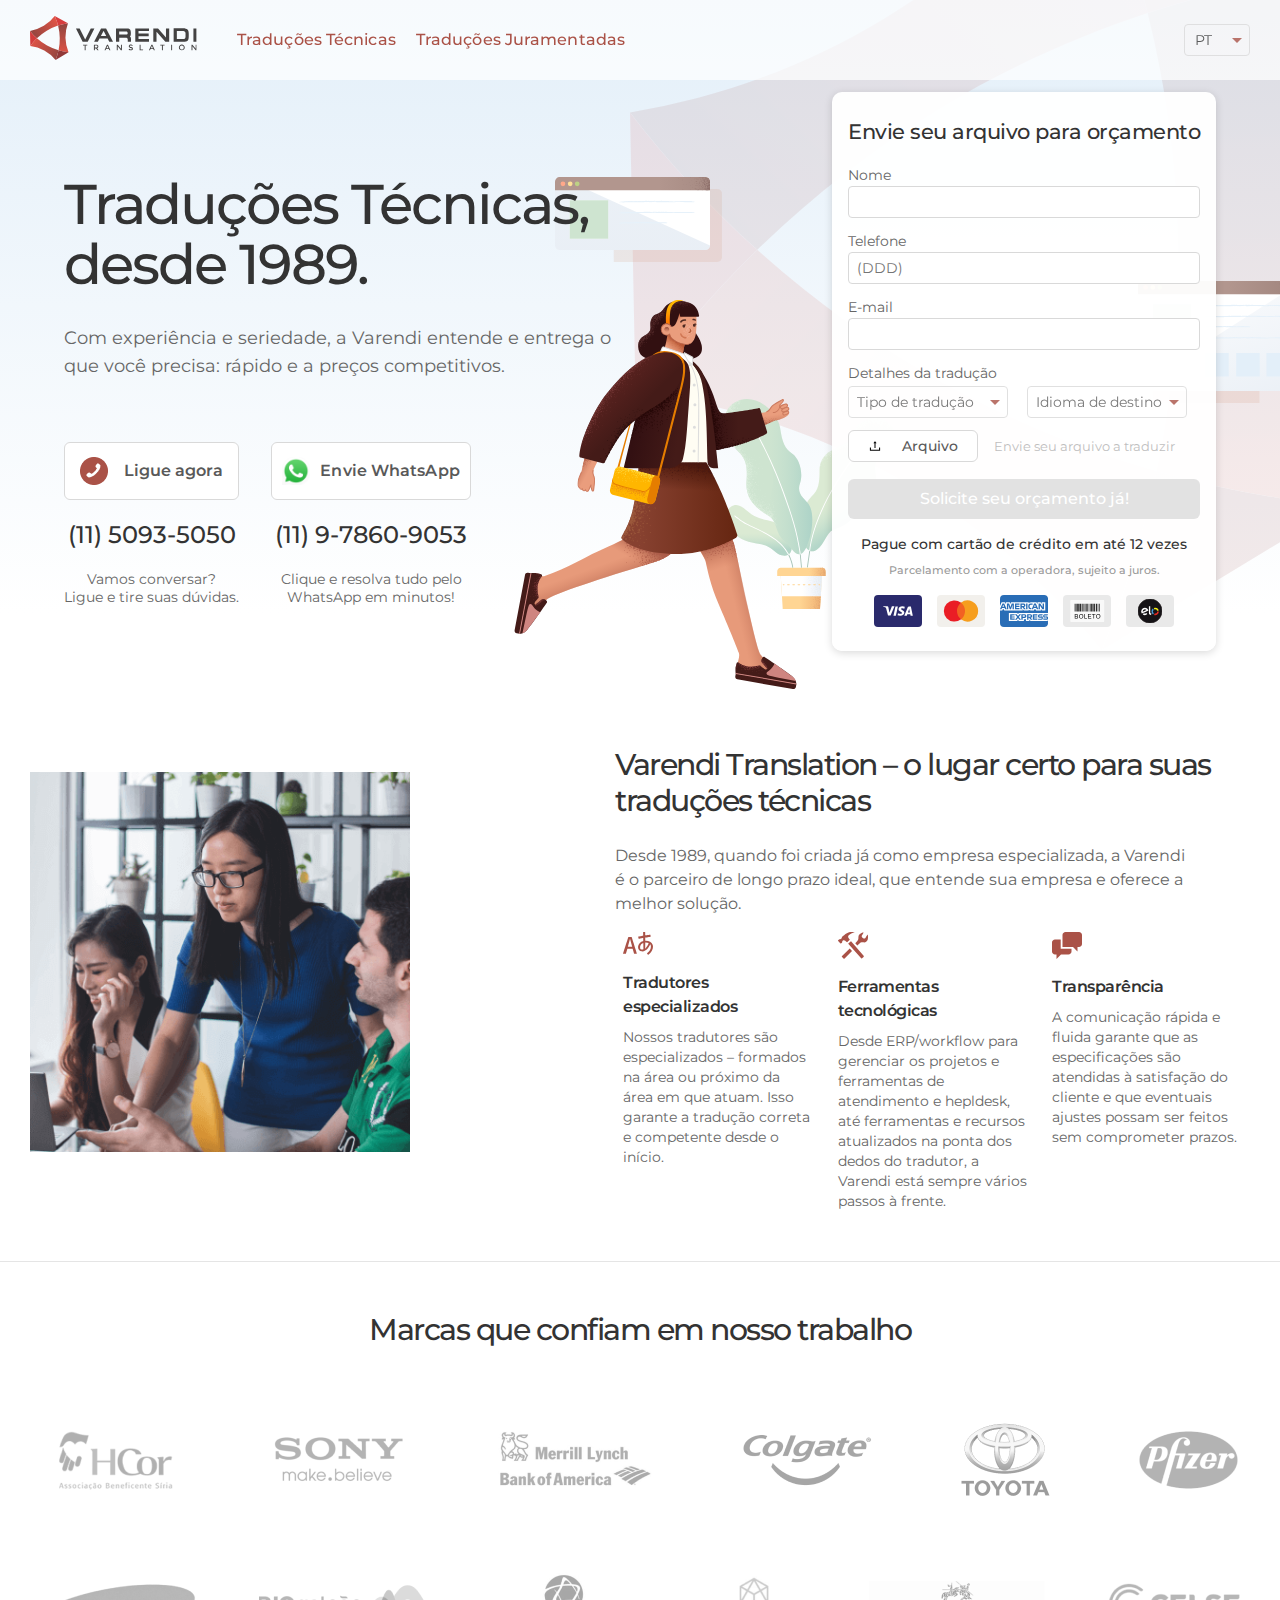
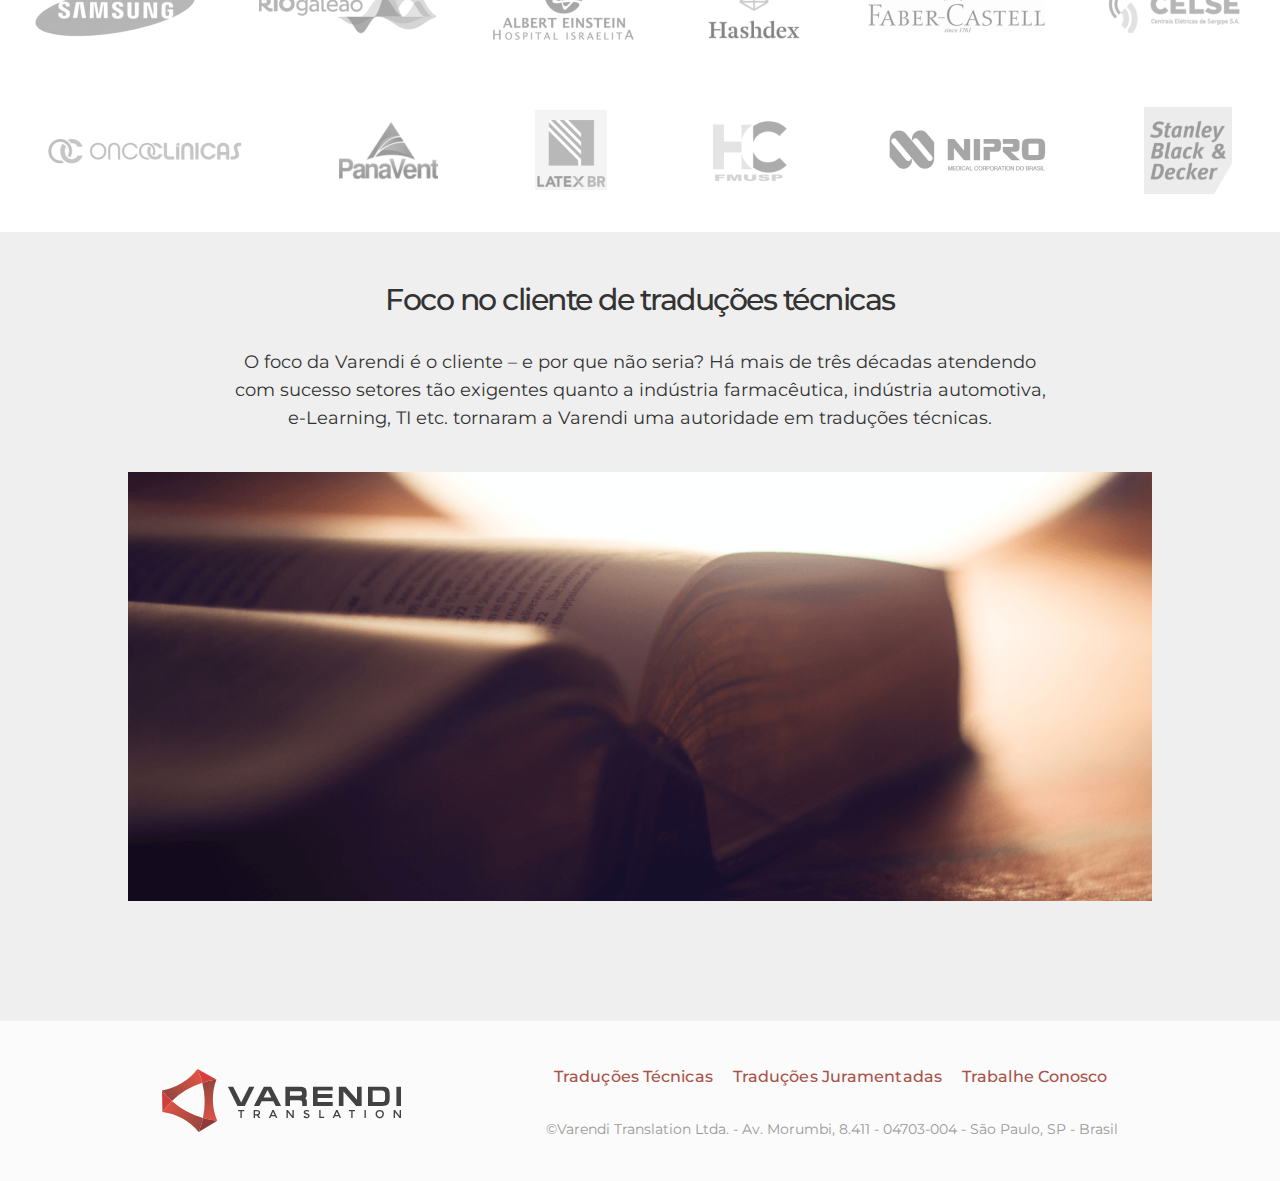
==== index.html @ 6dfc7f09 "tec/jur-br: Alterando CSS" ====
<!DOCTYPE html>
<html lang="en">
    <head>
        <meta charSet="utf-8">
        <meta http-equiv="x-ua-compatible" content="ie=edge">
        <meta name="viewport" content="width=device-width, initial-scale=1, shrink-to-fit=no">
        <style data-href="/styles.2bc0dfb5232da75addcc.css"id="gatsby-global-css">@import url(https://fonts.googleapis.com/css2?family=Montserrat:wght@300;400;500;700&family=Raleway:wght@400;500&display=swap);

            .header {
                height: 80px;
                background-color: hsla(0, 0%, 100%, .7)
            }
    
            .header, .header-resized {
                display: flex;
                position: fixed;
                top: 0;
                width: 100%;
                z-index: 10;
                transition: .5s
            }
    
            .header-resized {
                height: 60px;
                background-color: hsla(0, 0%, 100%, .95)
            }
    
            .header--links-wrapper, .header--navigation-wrapper {
                display: flex;
                width: 100%;
                align-items: center
            }
    
            .header--links-wrapper {
                height: 100%
            }
    
            .header--links-wrapper .active {
                line-height: 29px;
                border-bottom: 4px solid #aa5247;
                bottom: 0
            }
    
            .header--links-link, .header--links-link-mobile, .header--links-wrapper .active {
                display: flex;
                align-items: center;
                font-family: Montserrat, Helvetica, sans-serif;
                font-size: 16px;
                font-weight: 500;
                letter-spacing: .1px;
                padding: 0 10px;
                height: 100%;
                position: relative;
                color: #aa5247
            }
    
            .header--links-link, .header--links-link-mobile {
                line-height: 24px
            }
    
            .header--logo-container {
                margin: 30px
            }
    
            .header--logo-container img {
                height: 63px
            }
    
            .header--logo-container-resized {
                margin: 30px
            }
    
            .header--logo-container-resized img {
                height: 53px
            }
    
            .header--mobile-bg {
                display: none
            }
    
            .header--navigation-wrapper-open {
                height: 100vh;
                width: 100vw;
                background: linear-gradient(0deg, #fff 1.41%, #e3eff9 100.37%)
            }
    
            .header--menu-wrapper {
                display: flex;
                justify-content: center;
                align-items: center;
                width: 100%
            }
    
            .header--mobile-menu-button {
                position: absolute;
                top: 12px;
                left: 10px;
                background: none;
                color: inherit;
                border: none;
                padding: 0;
                font: inherit;
                cursor: pointer;
                outline: inherit
            }
    
            .header--mobile-menu-button.header--mobile-menu-button-resized {
                top: 6px
            }
    
            .header--language-selector {
                background: #fff;
                border: 1px solid #d9d9d9;
                box-sizing: border-box;
                border-radius: 4px;
                height: 32px;
                width: 66px;
                position: absolute;
                right: 30px;
                -moz-appearance: none;
                -webkit-appearance: none;
                appearance: none;
                background: transparent;
                background-image: url("data:image/svg+xml;utf8,<svg fill='%23AA5247' height='24' viewBox='0 0 24 24' width='24' xmlns='http://www.w3.org/2000/svg'><path d='M7 10l5 5 5-5z'/><path d='M0 0h24v24H0z' fill='none'/></svg>");
                background-repeat: no-repeat;
                background-position-x: 100%;
                background-position-y: 3px;
                opacity: .8;
                font-family: Montserrat;
                font-style: normal;
                font-weight: 400;
                font-size: 14px;
                line-height: 22px;
                display: flex;
                align-items: center;
                color: #333;
                padding: 0 10px
            }
    
            .header--language-selector-open {
                display: none
            }
    
            @media (max-width:640px) {
                .header {
                    background-color: hsla(0, 0%, 100%, 0)
                }
    
                .header--links-wrapper {
                    display: none
                }
    
                .header--mobile-bg-open {
                    position: absolute;
                    top: 0;
                    right: 0
                }
    
                .header--logo-container, .header--logo-container-resized {
                    display: flex;
                    justify-content: center;
                    padding: 8px 0;
                    width: 100%;
                    background-color: hsla(0, 0%, 100%, .5);
                    margin: 0
                }
    
                .header--mobile-burger, .header--mobile-cross-open {
                    display: inline
                }
    
                .header--mobile-burger-open, .header--mobile-cross {
                    display: none
                }
    
                .header--links-wrapper-open {
                    position: relative;
                    height: 36px;
                    margin-top: 24px
                }
    
                .header--links-wrapper-open .active {
                    font-family: Montserrat, Helvetica, sans-serif;
                    font-size: 16px;
                    font-weight: 500;
                    letter-spacing: .1px;
                    line-height: 29px;
                    height: 36px;
                    border-left: 4px solid #aa5247;
                    color: #aa5247;
                    display: flex;
                    align-items: center
                }
    
                .header--links-wrapper-open p {
                    padding: 0 30px;
                    margin: 0
                }
    
                .header--links-wrapper-open .header--links-link, .header--links-wrapper-open .header--links-link-mobile {
                    color: #333
                }
            }
    
            @media (min-width:641px) {
                .header--links-link-mobile, .header--mobile-burger, .header--mobile-cross {
                    display: none
                }
            }
    
            .highlight {
                display: flex;
                justify-content: center
            }
    
            .highlight--wrapper {
                display: flex;
                width: 100%;
                max-width: 1280px;
                justify-content: space-between;
                margin-top: 70px
            }
    
            .highlight--wrapper-img {
                display: block;
                margin-top: 50px;
                max-width: 50%;
                padding: 30px 30px
            }
    
            .highlight--wrapper-img img {
                max-width: 95%
            }
    
            .highlight--wrapper-content {
                margin: 30px
            }
    
            .highlight--content-titles h2 {
                font-family: Montserrat;
                font-style: normal;
                font-weight: 500;
                font-size: 30px;
                line-height: 36px;
                letter-spacing: -1.5px;
                color: #333;
                max-width: 635px
            }
    
            .highlight--content-titles p {
                font-family: Montserrat;
                font-style: normal;
                font-weight: 400;
                font-size: 16px;
                line-height: 24px;
                color: #666;
                max-width: 580px
            }
    
            .highlight--content-services {
                display: flex;
                justify-content: space-between;
                max-width: 650px
            }
    
            @media (max-width:768px) {
                .highlight--wrapper-img {
                    display: none
                }
            }
    
            @media (max-width:640px) {
                .highlight--wrapper {
                    display: block
                }
    
                .highlight--wrapper-img {
                    display: flex;
                    justify-content: center;
                    max-width: 100%
                }
    
                .highlight--content-services {
                    display: block
                }
            }
    
            .showcase--wrapper {
                border-top: 1px solid rgba(0, 0, 0, .1);
                width: 100%;
                height: 570px;
                display: flex;
                flex-direction: column;
                margin-top: 20px
            }
    
            .showcase--title {
                font-family: Montserrat;
                font-style: normal;
                font-weight: 500;
                font-size: 30px;
                line-height: 36px;
                letter-spacing: -1.5px;
                color: #333;
                text-align: center;
                margin-top: 50px
            }
    
            .showcase--logos {
                display: flex
            }
    
            .showcase--logos, .showcase--logos-mobile {
                margin-top: 32px;
                flex-direction: column;
                justify-content: space-evenly;
                align-items: center
            }
    
            .showcase--logos-mobile {
                display: none
            }
    
            .showcase--logos-col {
                display: flex;
                margin-bottom: 60px;
                justify-content: space-around;
                align-items: center;
                filter: grayscale(100%);
                width: 100%
            }
    
            @media (max-width:1024px) {
                .showcase--wrapper {
                    height: 650px
                }
    
                .showcase--logos {
                    flex-direction: row;
                    display: none
                }
    
                .showcase--logos-mobile {
                    display: flex
                }
    
                .showcase--logos-col {
                    padding: 0 12px;
                    margin-bottom: 12px
                }
    
                .showcase--logos-col img {
                    max-width: 80px
                }
            }
    
            .gallery--institutional-wrapper {
                background: #efefef;
                display: flex;
                justify-content: center
            }
    
            .gallery--institutional-content {
                max-width: 80%
            }
    
            .gallery--institutional-title {
                font-weight: 500;
                font-size: 30px;
                line-height: 36px;
                letter-spacing: -1.5px;
                margin-top: 50px
            }
    
            .gallery--institutional-description, .gallery--institutional-title {
                font-family: Montserrat;
                font-style: normal;
                color: #333;
                text-align: center
            }
    
            .gallery--institutional-description {
                font-weight: 400;
                font-size: 18px;
                line-height: 28px;
                margin-top: 30px;
                padding: 0 100px
            }
    
            .gallery--institutional-img {
                display: block;
                max-width: 100%;
                max-height: 465px;
                margin: 40px auto 120px
            }
    
            @media (max-width:1024px) {
                .gallery--institutional-description {
                    margin-top: 40px;
                    padding: 0
                }
    
                .gallery--institutional-img {
                    margin-bottom: 16px
                }
            }
    
            .footer {
                width: 100%;
                height: 160px;
                background: #fbfbfb
            }
    
            .footer--wrapper {
                margin: 0 20px;
                justify-content: space-evenly;
                align-items: center
            }
    
            .footer--logo-container, .footer--wrapper {
                display: flex;
                height: 100%
            }
    
            .footer--logo {
                display: block;
                margin: auto
            }
    
            .footer--navigation-wraper {
                display: flex;
                flex-direction: column;
                justify-content: center
            }
    
            .footer--links-wrapper {
                display: flex;
                align-items: center;
                justify-content: flex-end
            }
    
            .footer--links-link, .footer--links-wrapper [aria-current] {
                font-family: Montserrat, Helvetica, sans-serif;
                color: #aa5247;
                font-size: 16px;
                font-weight: 500;
                letter-spacing: .1px;
                line-height: 24px
            }
    
            .footer--links-link {
                padding: 0 10px;
                height: 100%;
                position: relative
            }
    
            .footer--copyright {
                font-family: Montserrat;
                font-style: normal;
                font-weight: 400;
                font-size: 14px;
                line-height: 20px;
                text-align: right;
                color: #999
            }
    
            @media (max-width:640px) {
                .footer {
                    height: 500px
                }
    
                .footer--wrapper {
                    flex-direction: column
                }
    
                .footer--logo-container {
                    height: auto
                }
    
                .footer--navigation-wraper {
                    padding: 0 20px
                }
    
                .footer--links-wrapper {
                    flex-direction: column
                }
    
                .footer--copyright {
                    text-align: center
                }
            }
    
            .footer-mobile--wrapper {
                position: fixed;
                width: 100%;
                bottom: 0;
                background: #fff;
                box-shadow: 0 0 2px rgba(0, 0, 0, .14), 0 2px 2px rgba(0, 0, 0, .12), 0 1px 3px rgba(0, 0, 0, .2);
                height: 56px;
                z-index: 999
            }
    
            .footer-mobile--wrapper, .footer-mobile--wrapper a {
                display: flex;
                justify-content: space-around;
                text-align: center
            }
    
            .footer-mobile--wrapper a {
                margin: 8px 0;
                flex-direction: column;
                align-items: center;
                text-decoration: none;
                font-family: Montserrat;
                font-style: normal;
                font-weight: 600;
                font-size: 12px;
                line-height: 16px;
                letter-spacing: .4px;
                color: #595959
            }
    
            .footer-mobile--wrapper img {
                height: 24px;
                width: 24px
            }
    
            @media (min-width:641px) {
                .footer-mobile--wrapper {
                    display: none
                }
            }
    
            .workwithus--wrapper {
                position: relative;
                width: 100%;
                height: 600px;
                background-image: url(/static/trabalhe-conosco-bg-bc6484340a64c6ba9f3467515faa4061.png);
                background-repeat: no-repeat;
                background-size: cover
            }
    
            .workwithus--content {
                position: absolute;
                bottom: 50px;
                left: 166px;
                max-width: 650px
            }
    
            .workwithus--content h2 {
                font-weight: 500;
                font-size: 56px;
                line-height: 60px;
                letter-spacing: -1px
            }
    
            .workwithus--content h2, .workwithus--content p {
                font-family: Montserrat;
                font-style: normal;
                color: #fff
            }
    
            .workwithus--content p {
                max-width: 610px;
                font-weight: 400;
                font-size: 18px;
                line-height: 28px
            }
    
            @media (max-width:900px) {
                .workwithus--content {
                    bottom: 36px;
                    left: 30px
                }
            }
    
            @media (max-width:640px) {
                .workwithus--content {
                    bottom: 36px;
                    left: 0;
                    padding: 0 12px
                }
            }
    
            .workwithus-form--wrapper {
                max-width: 600px;
                margin-left: 165px;
                margin-top: 70px
            }
    
            @media (max-width:900px) {
                .workwithus-form--wrapper {
                    margin: auto;
                    padding: 53px 16px
                }
            }
    
            .workwithus-form--headline p {
                font-family: Montserrat;
                font-style: normal;
                font-weight: 400;
                font-size: 16px;
                line-height: 24px;
                color: #666
            }
    
            .workwithus-form--section {
                margin-top: 80px
            }
    
            .workwithus-form--section h3 {
                font-family: Montserrat;
                font-style: normal;
                font-weight: 500;
                font-size: 30px;
                line-height: 36px;
                letter-spacing: -1.5px;
                color: #333
            }
    
            .workwithus-form--section p {
                font-family: Montserrat;
                font-style: normal;
                font-weight: 400;
                font-size: 16px;
                line-height: 24px;
                color: #666
            }
    
            .workwithus-form--inputs-wrapper span {
                font-family: Raleway;
                font-style: normal;
                font-weight: 400;
                font-size: 14px;
                line-height: 22px;
                display: flex;
                align-items: center;
                color: #262626
            }
    
            .workwithus-form--inputs-wrapper input, .workwithus-form--inputs-wrapper select {
                padding: 0 12px;
                background: #fff;
                border: 1px solid #d9d9d9;
                box-sizing: border-box;
                border-radius: 4px;
                height: 32px;
                font-family: Raleway;
                font-style: normal;
                font-weight: 400;
                font-size: 14px;
                line-height: 22px;
                color: #595959
            }
    
            .workwithus-form--inputs-wrapper select {
                margin: 10px 0;
                -moz-appearance: none;
                -webkit-appearance: none;
                appearance: none;
                background: transparent;
                background-image: url("data:image/svg+xml;utf8,<svg fill='%23AA5247' height='24' viewBox='0 0 24 24' width='24' xmlns='http://www.w3.org/2000/svg'><path d='M7 10l5 5 5-5z'/><path d='M0 0h24v24H0z' fill='none'/></svg>");
                background-repeat: no-repeat;
                background-position-x: 100%;
                background-position-y: 3px;
                opacity: .8
            }
    
            .workwithus-form--inputs-wrapper button[type=submit] {
                background-color: #182d45;
                border-radius: 6px;
                cursor: pointer;
                text-align: center;
                width: 100%;
                height: 40px;
                margin: 85px 0;
                border: 0;
                font-family: Montserrat;
                font-style: normal;
                font-weight: 500;
                font-size: 16px;
                line-height: 24px;
                color: #fff;
                background: #3f6fb3;
                max-width: 354px
            }
    
            .workwithus-form--inputs-wrapper button[type=submit]:disabled {
                cursor: default;
                background: #e2e2e2
            }
    
            .workwithus-form--inputs-wrapper button[type=submit].-success {
                background-color: green
            }
    
            .workwithus-form--inputs-group {
                margin-top: 20px;
                display: flex
            }
    
            .workwithus-form--input-wrapper {
                display: flex;
                flex-direction: column;
                width: 100%
            }
    
            .workwithus-form--input-wrapper div {
                font-family: Montserrat;
                font-style: normal;
                font-weight: 600;
                font-size: 14px;
                line-height: 22px;
                color: #f5222d
            }
    
            .workwithus-form--input-checkbox, .workwithus-form--input-radio {
                display: flex
            }
    
            .workwithus-form--input-checkbox label, .workwithus-form--input-radio label {
                display: flex;
                align-items: center
            }
    
            .workwithus-form--input-checkbox span, .workwithus-form--input-radio span {
                font-family: Raleway;
                font-style: normal;
                font-weight: 400;
                font-size: 14px;
                line-height: 22px;
                color: #595959;
                margin: 0 8px
            }
    
            .workwithus-form--divider {
                border: 1px solid rgba(0, 0, 0, .3);
                margin: 20px 0
            }
    
            .workwithus-form--success {
                margin-top: 70px;
                margin-bottom: 215px
            }
    
            .workwithus-form--success h3 {
                font-family: Montserrat;
                font-style: normal;
                font-weight: 500;
                font-size: 30px;
                line-height: 36px;
                letter-spacing: -1.5px;
                color: #333
            }
    
            .workwithus-form--success p {
                font-family: Montserrat;
                font-style: normal;
                font-weight: 400;
                font-size: 16px;
                line-height: 24px;
                color: #666
            }
    
            body {
                width: 100vw;
                margin: 0;
                font-family: Montserrat, sans-serif
            }
    
            a, a:active, a:focus, a:hover {
                text-decoration: none
            }
    
            .highlight--item-wrapper {
                max-width: 190px;
                margin: 0 8px
            }
    
            .highlight--item-icon {
                margin-bottom: 12px
            }
    
            .highlight--item-title {
                font-family: Montserrat;
                font-style: normal;
                font-weight: 600;
                font-size: 16px;
                line-height: 24px;
                letter-spacing: -.5px;
                color: #333;
                margin-bottom: 8px
            }
    
            .highlight--item-description {
                font-family: Montserrat;
                font-style: normal;
                font-weight: 400;
                font-size: 14px;
                line-height: 20px;
                color: #666
            }
    
            @media (max-width:640px) {
                .highlight--item-wrapper {
                    max-width: 100%;
                    margin: 0 0 43px
                }
            }
    
            .contactbox--wrapper {
                max-width: 200px
            }
    
            .contactbox--wrapper-cta {
                display: flex;
                justify-content: space-evenly;
                align-items: center;
                background: #fff;
                border: 1px solid #d9d9d9;
                box-sizing: border-box;
                border-radius: 6px
            }
    
            .contactbox--wrapper-cta img {
                width: 28px;
                height: 28px
            }
    
            .contactbox--wrapper-cta p {
                font-weight: 600;
                font-size: 16px;
                line-height: 24px;
                display: flex;
                align-items: center;
                letter-spacing: .1px;
                color: #595959
            }
    
            .contactbox--contact, .contactbox--wrapper-cta p {
                font-family: Montserrat;
                font-style: normal;
                text-align: center
            }
    
            .contactbox--contact {
                font-weight: 500;
                font-size: 24px;
                line-height: 22px;
                color: #333;
                white-space: nowrap;
            }
    
            .contactbox--description {
                font-family: Montserrat;
                font-style: normal;
                font-weight: 400;
                font-size: 14px;
                line-height: 18px;
                text-align: center;
                color: #666
            }
    
            .contactbox--description p {
                margin: 0
            }
    
            @media (max-width:768px) {
                .contactbox--wrapper-cta {
                    padding: 8px
                }
    
                .contactbox--wrapper-cta img, .contactbox--wrapper-cta p {
                    padding: 0 5px
                }
            }
    
            .payment-info--wrapper {
                display: flex;
                flex-direction: column;
                justify-content: center;
                align-items: center;
                margin-top: 16px
            }
    
            .payment-info--wrapper p {
                font-size: 14px;
                color: #333;
                margin: 0
            }
    
            .payment-info--wrapper p, .payment-info--wrapper span {
                font-family: Montserrat;
                font-style: normal;
                font-weight: 500;
                line-height: 18px;
                text-align: center
            }
    
            .payment-info--wrapper span {
                font-size: 11px;
                color: #999;
                margin-top: 8px
            }
    
            .payment-info--cards {
                margin-top: 16px;
                display: flex;
                justify-content: space-evenly;
                width: 100%;
                max-width: 330px
            }
    
            .contact-form--wrapper {
                display: flex;
                flex-direction: column;
                align-items: flex-start;
                padding: 24px 16px;
                background: hsla(0, 0%, 100%, .95);
                box-shadow: 0 2px 8px rgba(0, 0, 0, .15);
                border-radius: 10px
            }
    
            .contact-form--title {
                font-family: Montserrat;
                font-style: normal;
                font-weight: 500;
                font-size: 21px;
                line-height: 32px;
                text-align: center;
                letter-spacing: -.5px;
                color: #333;
                margin: 0 0 4px
            }
    
            .contact-form--inputs-wrapper {
                margin: 0;
                width: 100%
            }
    
            .contact-form--inputs-wrapper input, .contact-form--inputs-wrapper select {
                padding: 0 8px;
                height: 32px;
                background: #fff;
                border: 1px solid #d9d9d9;
                box-sizing: border-box;
                border-radius: 4px;
                font-family: Montserrat;
                font-style: normal;
                font-weight: 400;
                font-size: 14px;
                line-height: 22px;
                color: #595959;
                max-width: 354px
            }
    
            .contact-form--inputs-wrapper select {
                -moz-appearance: none;
                -webkit-appearance: none;
                appearance: none;
                background: transparent;
                background-image: url("data:image/svg+xml;utf8,<svg fill='%23AA5247' height='24' viewBox='0 0 24 24' width='24' xmlns='http://www.w3.org/2000/svg'><path d='M7 10l5 5 5-5z'/><path d='M0 0h24v24H0z' fill='none'/></svg>");
                background-repeat: no-repeat;
                background-position-x: 100%;
                background-position-y: 3px;
                opacity: .8;
                max-width: 160px
            }
    
            .contact-form--inputs-wrapper button[type=submit] {
                background-color: #182d45;
                border-radius: 6px;
                cursor: pointer;
                text-align: center;
                width: 100%;
                height: 40px;
                margin-top: 5px;
                border: 0;
                font-family: Montserrat;
                font-style: normal;
                font-weight: 500;
                font-size: 16px;
                line-height: 24px;
                color: #fff;
                background: #3f6fb3
            }
    
            .contact-form--inputs-wrapper button[type=submit]:disabled {
                cursor: default;
                background: #e2e2e2
            }
    
            .contact-form--inputs-wrapper button[type=submit].-success {
                background-color: green
            }
    
            .contact-form--input-wrapper {
                width: 100%
            }
    
            .contact-form--input-wrapper+.contact-form--input-wrapper {
                margin-left: 6px
            }
    
            .contact-form--input-wrapper input, .contact-form--input-wrapper select {
                width: 100%
            }
    
            .contact-form--input-wrapper div {
                font-weight: 600;
                color: #f5222d
            }
    
            .contact-form--input-wrapper div, .contact-form--input-wrapper span {
                font-family: Montserrat;
                font-style: normal;
                font-size: 14px;
                line-height: 22px
            }
    
            .contact-form--input-wrapper span {
                font-weight: 400;
                display: flex;
                align-items: center;
                color: #666
            }
    
            .contact-form--inputs-group {
                margin-top: 12px;
                display: flex
            }
    
            .contact-form--inputs-group.-files {
                flex-direction: column
            }
    
            .contact-form--inputs-group-files {
                margin-top: 12px
            }
    
            .contact-form--inputs-group-details {
                display: flex;
                margin-top: 2px
            }
    
            .contact-form--uploaded-image-wrapper {
                display: flex;
                font-family: Montserrat;
                font-style: normal;
                font-weight: 400;
                font-size: 14px;
                line-height: 22px;
                color: #3f6fb3
            }
    
            .contact-form--uploaded-image-wrapper span {
                margin-left: 10px
            }
    
            .contact-form--upload-file-wrapper {
                display: flex;
                width: 100%;
                margin: 12px 0
            }
    
            .contact-form--upload-file-wrapper p {
                margin: 0 16px;
                font-family: Montserrat;
                font-style: normal;
                font-weight: 400;
                font-size: 13px;
                line-height: 22px;
                display: flex;
                align-items: center;
                color: #bfbfbf
            }
    
            .contact-form--upload-file-wrapper span {
                font-family: Montserrat;
                font-style: normal;
                font-weight: 500;
                font-size: 14px;
                line-height: 22px;
                color: #595959
            }
    
            .contact-form--upload-file-button {
                background: #fff;
                border: 1px solid #d9d9d9;
                box-sizing: border-box;
                border-radius: 6px;
                height: 32px;
                min-width: 130px;
                display: inline-flex;
                justify-content: space-evenly;
                align-items: center;
                text-align: center
            }
    
            .contact-form--upload-file-button input {
                display: none
            }
    
            .contact-form--upload-file-button-extended {
                background: #fff;
                border: 1px solid #d9d9d9;
                box-sizing: border-box;
                border-radius: 6px;
                height: 32px;
                min-width: 218px;
                display: inline-flex;
                justify-content: space-evenly;
                align-items: center;
                text-align: center
            }
    
            .contact-form--upload-file-button-extended input {
                display: none
            }
    
            .contact-form--upload-error-message {
                font-weight: 600;
                color: #f5222d
            }
    
            .contact-form--input-details, .contact-form--upload-error-message {
                font-family: Montserrat;
                font-style: normal;
                font-size: 14px;
                line-height: 22px
            }
    
            .contact-form--input-details {
                font-weight: 400;
                color: #666;
                margin-top: 12px;
                display: inline-block
            }
    
            .contact-form--payment-wrapper {
                display: flex;
                flex-direction: column;
                justify-content: center;
                align-items: center;
                margin-top: 16px
            }
    
            .contact-form--payment-wrapper p {
                font-size: 14px;
                color: #333;
                margin: 0
            }
    
            .contact-form--payment-wrapper p, .contact-form--payment-wrapper span {
                font-family: Montserrat;
                font-style: normal;
                font-weight: 500;
                line-height: 18px;
                text-align: center
            }
    
            .contact-form--payment-wrapper span {
                font-size: 11px;
                color: #999;
                margin-top: 8px
            }
    
            .contact-form--payment-cards {
                margin-top: 16px;
                display: flex;
                justify-content: space-evenly;
                width: 100%;
                max-width: 330px
            }
    
            .contact-form--success-wrapper {
                max-width: 354px;
                width: 100%;
                flex-direction: column;
                display: flex;
                justify-content: center;
                align-items: center
            }
    
            .contact-form--success-wrapper span {
                font-weight: 500;
                font-size: 24px;
                line-height: 32px;
                letter-spacing: -.5px
            }
    
            .contact-form--success-wrapper p, .contact-form--success-wrapper span {
                font-family: Montserrat;
                font-style: normal;
                text-align: center;
                color: #333
            }
    
            .contact-form--success-wrapper p {
                font-weight: 400;
                font-size: 18px;
                line-height: 28px
            }
    
            .contact-form--success-btn {
                background: #3f6fb3;
                border-radius: 6px;
                cursor: pointer;
                display: flex;
                justify-content: center;
                align-items: center;
                height: 40px;
                max-width: 354px;
                width: 100%
            }
    
            .contact-form--success-btn span {
                font-family: Montserrat;
                font-style: normal;
                font-weight: 500;
                font-size: 16px;
                line-height: 24px;
                display: flex;
                align-items: center;
                text-align: center;
                color: #fff
            }
    
            .main--wrapper {
                position: relative;
                height: 622px;
                background: linear-gradient(0deg, #fff 1.41%, #e3eff9 100.37%);
                display: flex;
                justify-content: center
            }
    
            .main--background-right {
                position: absolute;
                right: 0
            }
    
            .main--background-left {
                position: absolute;
                left: 0;
                top: 200px
            }
    
            .main--background-person {
                position: absolute;
                top: 300px;
                right: 35%
            }
    
            .main--wrapper-content {
                display: flex;
                justify-content: space-between;
                align-items: center;
                z-index: 1;
                margin-top: 120px;
                max-width: 1280px;
                width: 90%
            }
    
            .main--content-form {
                z-index: 1
            }
    
            .main--content-headlines h1 {
                font-family: Montserrat;
                font-style: normal;
                font-weight: 500;
                font-size: 56px;
                line-height: 60px;
                letter-spacing: -2px;
                color: #333;
                max-width: 696px;
                margin-bottom: 30px
            }
    
            .main--content-headlines h2 {
                font-family: Montserrat;
                font-style: normal;
                font-weight: 400;
                font-size: 18px;
                line-height: 28px;
                color: #666;
                max-width: 560px;
                margin-bottom: 62px
            }
    
            .main--contactbox-wrapper {
                display: flex
            }
    
            .main--contactbox-item {
                margin-right: 32px
            }
    
            @media (max-width:640px) {
                .main--wrapper {
                    display: none
                }
            }
    
            @media (max-width:1024px) {
                .main--background-person {
                    display: none
                }
    
                .main--wrapper-content {
                    margin-top: 170px
                }
            }
    
            @media (max-width:1440px) {
                .main--background-person {
                    right: 25%
                }
            }
    
            @media (max-width:1680px) {
                .main--background-person {
                    right: 30%
                }
            }
    
            .main-mobile--wrapper {
                position: relative;
                height: 930px;
                background: linear-gradient(0deg, #fff 1.41%, #e3eff9 100.37%);
                display: flex;
                justify-content: center
            }
    
            .main-mobile--background-top {
                position: absolute;
                right: 0;
                top: 0
            }
    
            .main-mobile--background-bottom {
                position: absolute;
                right: 0;
                bottom: 0
            }
    
            .main-mobile--background-person {
                position: absolute;
                right: 120px;
                bottom: 0
            }
    
            .main-mobile---juramentada-background-bottom {
                position: absolute;
                right: 20px;
                bottom: 125px
            }
    
            .main-mobile--wrapper-content {
                display: flex;
                flex-direction: column;
                align-items: center;
                z-index: 1;
                margin-top: 160px;
                max-width: 1280px;
                width: 90%
            }
    
            .main-mobile--content-form {
                z-index: 1
            }
    
            .main-mobile--content-headlines {
                text-align: center
            }
    
            .main-mobile--content-headlines h1 {
                font-family: Montserrat;
                font-style: normal;
                font-weight: 500;
                font-size: 29px;
                line-height: 38px;
                text-align: center;
                letter-spacing: -.4px;
                color: #000;
                max-width: 667px
            }
    
            .main-mobile--content-headlines h2 {
                font-family: Montserrat;
                font-style: normal;
                font-weight: 400;
                font-size: 16px;
                line-height: 26px;
                text-align: center;
                color: #666;
                max-width: 540px
            }
    
            @media (min-width:641px) {
                .main-mobile--wrapper {
                    display: none
                }
            }
            
            .contactbox--wrapper-US {
            max-width: 400px;
            margin-left: 10px;
        }

        .contactbox--wrapper-cta-US {
            display: flex;
            justify-content: space-evenly;
            align-items: center;
            background: #fff;
            border: 1px solid #d9d9d9;
            box-sizing: border-box;
            border-radius: 6px
        }

        .contactbox--wrapper-cta-US img {
            width: 28px;
            height: 28px
        }

        .contactbox--wrapper-cta-US p {
            padding-inline: 10px;
            font-weight: 600;
            font-size: 16px;
            line-height: 24px;
            display: flex;
            align-items: center;
            letter-spacing: .1px;
            color: #595959
        }

        .main--contactbox-wrapper-US {
            display: flex;
            padding-top: 10px;
        }

        .contactbox--grid {
            padding-left: 10px;
            display: flex;
            align-items: center;
            gap: 10px;
            flex-direction: row-reverse;
            
        }
            </style>        <meta name="generator" content="Gatsby 2.31.1">
        <title data-react-helmet="true">Varendi Translation - Traduções Técnicas</title>
        <meta data-react-helmet="true" name="description" content="A Varendi possui um grande time de Tradutores Técnicos para atender você e sua empresa com qualidade, agilidade e preços competitivos. Entregamos a Tradução Técnica que você precisa.">
        <meta data-react-helmet="true" property="og:title" content="Traduções Técnicas">
        <meta data-react-helmet="true" property="og:description" content="A Varendi possui um grande time de Tradutores Técnicos para atender você e sua empresa com qualidade, agilidade e preços competitivos. Entregamos a Tradução Técnica que você precisa.">
        <meta data-react-helmet="true" property="og:type" content="website">
        <meta data-react-helmet="true" name="twitter:card" content="summary">
        <meta data-react-helmet="true" name="twitter:creator" content="@esdrarios">
        <meta data-react-helmet="true" name="twitter:title" content="Traduções Técnicas">
        <meta data-react-helmet="true" name="twitter:description" content="A Varendi possui um grande time de Tradutores Técnicos para atender você e sua empresa com qualidade, agilidade e preços competitivos. Entregamos a Tradução Técnica que você precisa.">
        <script>window.dataLayer = window.dataLayer || [];window.dataLayer.push({"platform":"gatsby"}); (function(w,d,s,l,i){w[l]=w[l]||[];w[l].push({'gtm.start': new Date().getTime(),event:'gtm.js'});var f=d.getElementsByTagName(s)[0], j=d.createElement(s),dl=l!='dataLayer'?'&l='+l:'';j.async=true;j.src= 'https://www.googletagmanager.com/gtm.js?id='+i+dl+'';f.parentNode.insertBefore(j,f); })(window,document,'script','dataLayer', 'GTM-5JR4WFK');</script>
        <link rel="icon" href="/favicon-32x32.png?v=31011216894ee545e75e580c2472e3b8" type="image/png">
        <link rel="manifest" href="/manifest.webmanifest" crossorigin="anonymous">
        <link rel="apple-touch-icon" sizes="48x48" href="/icons/icon-48x48.png?v=31011216894ee545e75e580c2472e3b8">
        <link rel="apple-touch-icon" sizes="72x72" href="/icons/icon-72x72.png?v=31011216894ee545e75e580c2472e3b8">
        <link rel="apple-touch-icon" sizes="96x96" href="/icons/icon-96x96.png?v=31011216894ee545e75e580c2472e3b8">
        <link rel="apple-touch-icon" sizes="144x144" href="/icons/icon-144x144.png?v=31011216894ee545e75e580c2472e3b8">
        <link rel="apple-touch-icon" sizes="192x192" href="/icons/icon-192x192.png?v=31011216894ee545e75e580c2472e3b8">
        <link rel="apple-touch-icon" sizes="256x256" href="/icons/icon-256x256.png?v=31011216894ee545e75e580c2472e3b8">
        <link rel="apple-touch-icon" sizes="384x384" href="/icons/icon-384x384.png?v=31011216894ee545e75e580c2472e3b8">
        <link rel="apple-touch-icon" sizes="512x512" href="/icons/icon-512x512.png?v=31011216894ee545e75e580c2472e3b8">
        <link as="script" rel="preload" href="/webpack-runtime-7ca78de364a1c58788ba.js">
        <link as="script" rel="preload" href="/framework-2d6b7d2e2be378715b78.js">
        <link as="script" rel="preload" href="/app-0d2729f250d84f1dfbbd.js">
        <link as="script" rel="preload" href="/styles-e9d24b1846c7d6eb9685.js">
        <link as="script" rel="preload" href="/513869be-a7953548573aac166f3a.js">
        <link as="script" rel="preload" href="/0d6c544b715898c74cd8f9226c67030cc223b778-e3ff32529e3a2c627f0f.js">
        <link as="script" rel="preload" href="/0a7ee8b1b92387e9104bbc505532c13426deba43-d3db2acc943c95d2becf.js">
        <link as="script" rel="preload" href="/3969bf7929bb8d5fd9d33f1736265962ff755fbc-01f600039fdf73c99d2c.js">
        <link as="script" rel="preload" href="/component---src-pages-index-js-847124a387eba4c7bff3.js">
        <link
            as="fetch"
            rel="preload"
            href="/page-data/index/page-data.json"
            crossorigin="anonymous"
        >
        <link
            as="fetch"
            rel="preload"
            href="/page-data/sq/d/2154102055.json"
            crossorigin="anonymous"
        >
        <link
            as="fetch"
            rel="preload"
            href="/page-data/sq/d/63159454.json"
            crossorigin="anonymous"
        >
        <link
            as="fetch"
            rel="preload"
            href="/page-data/sq/d/777748328.json"
            crossorigin="anonymous"
        >
        <link
            as="fetch"
            rel="preload"
            href="/page-data/app-data.json"
            crossorigin="anonymous"
        >
    </head>
    <body>
        <noscript>
            <iframe
                src="https://www.googletagmanager.com/ns.html?id=GTM-5JR4WFK"
                height="0"
                width="0"
                style="display: none; visibility: hidden"
                aria-hidden="true"
            ></iframe>
        </noscript>
        <div id="___gatsby">
            <div style="outline:none" tabindex="-1" id="gatsby-focus-wrapper">
                <div>
                    <header class="header">
                        <nav class="header--navigation-wrapper">
                            <svg
                                width="260"
                                height="353"
                                fill="none"
                                xmlns="http://www.w3.org/2000/svg"
                                class="header--mobile-bg"
                            >
                                <g opacity="0.1">
                                    <path
                                        fill-rule="evenodd"
                                        clip-rule="evenodd"
                                        d="M239.102 352.781c-28.425-34.982-63.779-65.252-105.557-88.388-41.782-23.14-86.136-37.011-130.761-42.483 18.093-25.689 38.778-49.813 61.726-72.163 28.402 25.559 59.976 48.422 94.801 67.707 34.824 19.287 70.925 33.901 107.603 44.381-6.567 31.422-15.842 61.865-27.812 90.946z"
                                        fill="url(#menu-mobile-bg_svg__paint0_linear)"
                                    ></path>
                                    <path
                                        fill-rule="evenodd"
                                        clip-rule="evenodd"
                                        d="M2.784 221.91L0 80.081 2.784 221.91zm61.726-72.163C40.7 128.323 19.087 105.035 0 80.081c44.376-7.235 88.151-22.85 128.992-47.623 40.84-24.774 74.977-56.419 102.008-92.5L354.68 8.454 231-60.041c13.102 28.584 23.563 58.637 31.36 89.773-36.24 11.926-71.74 27.958-105.781 48.606-34.041 20.648-64.693 44.745-92.07 71.409z"
                                        fill="url(#menu-mobile-bg_svg__paint1_linear)"
                                    ></path>
                                    <path
                                        fill-rule="evenodd"
                                        clip-rule="evenodd"
                                        d="M2.784 221.91L0 80.081c19.087 24.954 40.701 48.242 64.51 69.666-22.948 22.35-43.633 46.474-61.726 72.163z"
                                        fill="#D23D3C"
                                    ></path>
                                    <path d="M239.101 352.782l120.897-73.336c-31.196-2.895-62.34-8.824-93.084-17.611 7.838-37.484 11.764-76.38 10.979-116.313-.784-39.935-6.234-78.644-15.533-115.79 30.374-9.996 61.26-17.153 92.32-21.278-15.948 42.216-24.373 88.1-23.432 136.012.941 47.911 11.157 93.427 28.752 134.98l-120.899 73.336z" fill="url(#menu-mobile-bg_svg__paint2_linear)"></path>
                                    <path d="M239.101 352.782c11.97-29.081 21.245-59.525 27.813-90.947 30.744 8.787 61.888 14.716 93.084 17.611l-120.897 73.336z" fill="#913838"></path>
                                    <path d="M262.361 29.732C254.564-1.404 244.103-31.457 231-60.04L354.681 8.454c-31.06 4.125-61.946 11.282-92.32 21.278z" fill="#D73D3D"></path>
                                </g>
                                <defs>
                                    <linearGradient
                                        id="menu-mobile-bg_svg__paint0_linear"
                                        x1="-14.282"
                                        y1="126.934"
                                        x2="319.399"
                                        y2="336.108"
                                        gradientUnits="userSpaceOnUse"
                                    >
                                        <stop stop-color="#EE5647"></stop>
                                        <stop offset="1" stop-color="#84433E"></stop>
                                    </linearGradient>
                                    <linearGradient
                                        id="menu-mobile-bg_svg__paint1_linear"
                                        x1="291"
                                        y1="-34.364"
                                        x2="-1.674"
                                        y2="166.34"
                                        gradientUnits="userSpaceOnUse"
                                    >
                                        <stop stop-color="#EE5647"></stop>
                                        <stop offset="1" stop-color="#84433E"></stop>
                                    </linearGradient>
                                    <linearGradient
                                        id="menu-mobile-bg_svg__paint2_linear"
                                        x1="300.825"
                                        y1="346.584"
                                        x2="291.813"
                                        y2="-30.303"
                                        gradientUnits="userSpaceOnUse"
                                    >
                                        <stop stop-color="#EE5647"></stop>
                                        <stop offset="1" stop-color="#84433E"></stop>
                                    </linearGradient>
                                </defs>
                            </svg>
                            <div class="header--mobile-menu-button">
                                <button class="header--mobile-menu-button">
                                    <svg
                                        width="32"
                                        height="32"
                                        fill="none"
                                        xmlns="http://www.w3.org/2000/svg"
                                        class="header--mobile-burger"
                                    >
                                        <path
                                            fill-rule="evenodd"
                                            clip-rule="evenodd"
                                            d="M6 9h20v2H6V9zm0 6h20v2H6v-2zm20 6H6v2h20v-2z"
                                            fill="#AA5247"
                                        ></path>
                                    </svg>
                                    <svg
                                        width="32"
                                        height="32"
                                        fill="none"
                                        xmlns="http://www.w3.org/2000/svg"
                                        class="header--mobile-cross"
                                    >
                                        <path
                                            fill-rule="evenodd"
                                            clip-rule="evenodd"
                                            d="M16 14.586L9.636 8.222 8.222 9.636 14.586 16l-6.364 6.364 1.414 1.414L16 17.414l6.364 6.364 1.414-1.414L17.414 16l6.364-6.364-1.414-1.414L16 14.586z"
                                            fill="#AA5247"
                                        ></path>
                                    </svg>
                                    <path d="M0 3h20v2H0V3zm0 6h20v2H0V9zm0 6h20v2H0v-2z"></path>
                                </button>
                            </div>
                            <div class="header--logo-container">
                                <a aria-current="page" class="" href="/">
                                    <svg
                                        width="167"
                                        height="44"
                                        fill="none"
                                        xmlns="http://www.w3.org/2000/svg"
                                    >
                                        <g clip-path="url(#varendiHeader_svg__clip0)">
                                            <path d="M55.196 23.472l5.545-11.091h3.671l-6.685 13.41h-5.1L45.94 12.38h3.71l5.545 11.091zM73.532 14.893l-2.647 4.985h5.352l-2.55-4.985h-.155zm2.57-2.512l6.918 13.41H79.25l-1.623-3.227h-8.135l-1.642 3.227h-3.748l6.917-13.41h5.082zM97.646 16.98c0-.528-.116-.892-.348-1.092-.232-.2-.65-.3-1.255-.3h-6.86v3.015h6.936c.567 0 .964-.1 1.19-.3.224-.2.337-.55.337-1.053v-.27zm3.343 8.81h-3.227v-2.086c0-.657-.177-1.14-.531-1.449-.354-.31-.905-.464-1.652-.464H89.24v4h-3.227V12.38h9.951c.863 0 1.603.078 2.222.232.618.155 1.127.402 1.526.744.4.341.69.786.87 1.333.181.548.271 1.208.271 1.98v.928c0 .76-.071 1.36-.213 1.797-.141.438-.425.792-.85 1.063.374.142.667.402.879.782.212.38.319.97.319 1.768v2.783zM119.016 12.38v2.668h-10.511v2.472h10.182v2.687h-10.182v2.898h10.511v2.686h-13.719V12.38h13.719zM128.097 12.38l7.864 9.18v-9.18h3.227v13.41h-3.845l-8.83-10.028v10.029h-3.208V12.38h4.792zM154.075 22.96c.381-.097.68-.258.899-.483.219-.225.367-.528.444-.908.078-.38.117-.86.117-1.44v-2.242c0-.514-.042-.955-.126-1.323-.084-.367-.238-.663-.464-.889-.225-.225-.524-.389-.898-.492-.374-.103-.851-.155-1.43-.155h-5.758v8.077h5.758c.592 0 1.079-.049 1.458-.145zm1.682-10.327c.715.18 1.294.479 1.738.898.445.418.764.97.957 1.652.194.683.29 1.52.29 2.512v2.589c0 1.07-.087 1.957-.261 2.666-.173.71-.467 1.273-.879 1.691-.413.418-.963.715-1.652.889-.689.173-1.543.26-2.56.26h-9.758V12.363h9.487c1.044 0 1.923.09 2.638.27zM163.418 12.38h3.207v13.41h-3.207V12.38zM55.619 29.572v4.71h-.94v-4.71h-1.69v-.861h4.32v.86h-1.69zM67.104 31.31c.191-.166.287-.43.287-.794 0-.364-.098-.614-.295-.75-.196-.135-.547-.202-1.052-.202h-1.196v1.992h1.173c.53 0 .892-.082 1.083-.247zm1.252-.79c0 .92-.401 1.499-1.204 1.738l1.459 2.024h-1.196l-1.33-1.872h-1.237v1.872h-.94v-5.571h2.072c.851 0 1.46.143 1.826.43.366.287.55.747.55 1.38zM78.486 32.146l-1.012-2.296-1.012 2.296h2.024zm-2.407.869l-.557 1.267h-1.005l2.455-5.571h1.004l2.455 5.571h-1.004l-.558-1.267h-2.79zM90.96 28.71h.941v5.572h-1.02l-3.157-4.065v4.065h-.94v-5.571h.94l3.236 4.16v-4.16zM100.711 29.444c-.273 0-.497.056-.673.167a.561.561 0 00-.263.506.59.59 0 00.263.519c.176.119.549.248 1.12.386.571.139 1.002.333 1.291.582.29.25.435.618.435 1.104 0 .486-.184.881-.551 1.184-.366.303-.847.454-1.442.454-.871 0-1.644-.3-2.32-.9l.59-.71c.564.49 1.148.733 1.754.733.303 0 .543-.065.721-.195a.61.61 0 00.267-.518.58.58 0 00-.251-.502c-.167-.12-.456-.228-.865-.327a7.857 7.857 0 01-.932-.271 2.09 2.09 0 01-.566-.323c-.33-.25-.495-.632-.495-1.147 0-.516.188-.913.563-1.192.375-.279.838-.419 1.391-.419.356 0 .709.059 1.06.176.351.117.653.281.909.494l-.503.709a1.909 1.909 0 00-.669-.367 2.602 2.602 0 00-.834-.143zM109.627 34.282v-5.571h.94v4.678h2.543v.893h-3.483zM122.913 32.146l-1.012-2.296-1.012 2.296h2.024zm-2.406.869l-.558 1.267h-1.005l2.455-5.571h1.004l2.455 5.571h-1.004l-.557-1.267h-2.79zM132.877 29.572v4.71h-.94v-4.71h-1.69v-.861h4.32v.86h-1.69zM141.167 28.71h.94v5.572h-.94v-5.571zM153.206 30.026a1.87 1.87 0 00-1.399-.59 1.87 1.87 0 00-1.399.59c-.38.393-.57.87-.57 1.431 0 .56.19 1.037.57 1.43.38.394.846.59 1.399.59a1.87 1.87 0 001.399-.59c.379-.393.57-.87.57-1.43 0-.561-.191-1.038-.57-1.431zm.689 3.487c-.563.55-1.259.825-2.088.825-.829 0-1.525-.275-2.089-.825-.563-.55-.844-1.235-.844-2.056s.281-1.507.844-2.057c.564-.55 1.26-.825 2.089-.825s1.525.275 2.088.825c.563.55.845 1.236.845 2.057 0 .82-.282 1.506-.845 2.056zM165.684 28.71h.941v5.572h-1.021l-3.156-4.065v4.065h-.941v-5.571h.941l3.236 4.16v-4.16z" fill="#434242"></path>
                                            <path
                                                fill-rule="evenodd"
                                                clip-rule="evenodd"
                                                d="M25.596 44a38.616 38.616 0 00-11.3-9.42A38.614 38.614 0 00.298 30.05a54.85 54.85 0 016.608-7.691 54.961 54.961 0 0010.149 7.216 54.939 54.939 0 0011.519 4.73A54.862 54.862 0 0125.596 44z"
                                                fill="url(#varendiHeader_svg__paint0_linear)"
                                            ></path>
                                            <path
                                                fill-rule="evenodd"
                                                clip-rule="evenodd"
                                                d="M.298 30.051L0 14.935.298 30.05zm6.608-7.691A54.843 54.843 0 010 14.935a38.62 38.62 0 0013.809-5.076A38.615 38.615 0 0024.729 0l13.24 7.3L24.73 0a54.859 54.859 0 013.357 9.568 54.965 54.965 0 00-11.324 5.181 54.955 54.955 0 00-9.856 7.61z"
                                                fill="url(#varendiHeader_svg__paint1_linear)"
                                            ></path>
                                            <path
                                                fill-rule="evenodd"
                                                clip-rule="evenodd"
                                                d="M.298 30.051L0 14.935a54.844 54.844 0 006.906 7.425A54.85 54.85 0 00.298 30.05z"
                                                fill="#D23D3C"
                                            ></path>
                                            <path d="M25.596 44l12.942-7.816a54.878 54.878 0 01-9.964-1.877 54.95 54.95 0 001.175-12.397 54.973 54.973 0 00-1.663-12.342A54.84 54.84 0 0137.97 7.3a38.621 38.621 0 00-2.508 14.497 38.618 38.618 0 003.078 14.387L25.596 44z" fill="url(#varendiHeader_svg__paint2_linear)"></path>
                                            <path d="M25.596 44a54.863 54.863 0 002.978-9.693 54.868 54.868 0 009.964 1.877L25.596 44z" fill="#913838"></path>
                                            <path d="M28.086 9.568A54.867 54.867 0 0024.73 0l13.24 7.3a54.84 54.84 0 00-9.883 2.268z" fill="#D73D3D"></path>
                                        </g>
                                        <defs>
                                            <linearGradient
                                                id="varendiHeader_svg__paint0_linear"
                                                x1="-1.529"
                                                y1="19.928"
                                                x2="34.103"
                                                y2="42.364"
                                                gradientUnits="userSpaceOnUse"
                                            >
                                                <stop stop-color="#EE5647"></stop>
                                                <stop offset="1" stop-color="#84433E"></stop>
                                            </linearGradient>
                                            <linearGradient
                                                id="varendiHeader_svg__paint1_linear"
                                                x1="31.152"
                                                y1="2.737"
                                                x2="-0.091"
                                                y2="24.256"
                                                gradientUnits="userSpaceOnUse"
                                            >
                                                <stop stop-color="#EE5647"></stop>
                                                <stop offset="1" stop-color="#84433E"></stop>
                                            </linearGradient>
                                            <linearGradient
                                                id="varendiHeader_svg__paint2_linear"
                                                x1="32.204"
                                                y1="43.339"
                                                x2="31.248"
                                                y2="3.169"
                                                gradientUnits="userSpaceOnUse"
                                            >
                                                <stop stop-color="#EE5647"></stop>
                                                <stop offset="1" stop-color="#84433E"></stop>
                                            </linearGradient>
                                            <clipPath id="varendiHeader_svg__clip0">
                                                <path fill="#fff" d="M0 0h166.625v44H0z"></path>
                                            </clipPath>
                                        </defs>
                                    </svg>
                                </a>
                            </div>
                            <div class="header--links-wrapper">
                                <a
                                    aria-current="page"
                                    class="header--links-link"
                                    class="active"
                                    href="/"
                                >
                                    <p>Traduções Técnicas</p>
                                </a>
                                <a class="header--links-link" href="/traducoes-juramentadas">
                                    <p>Traduções Juramentadas</p>
                                </a>
                                <a class="header--links-link-mobile" href="tel:+551150935050">
                                    <p>(11) 5093-5050</p>
                                </a>
                                <a class="header--links-link-mobile" href="tel:+5511978609053">
                                    <p>(11) 9-7860-9053</p>
                                </a>
                            </div>
                            <select class="header--language-selector">
                                <option selected="" value="pt">PT</option>
                                <option value="en">EN</option>
                                <option value="es">ES</option>
                            </select>
                        </nav>
                    </header>
                    <div>
                        <div class="main--wrapper">
                            <svg
                                width="725"
                                height="651"
                                fill="none"
                                xmlns="http://www.w3.org/2000/svg"
                                class="main--background-right"
                            >
                                <g opacity="0.1">
                                    <path
                                        fill-rule="evenodd"
                                        clip-rule="evenodd"
                                        d="M546.711 650.396c-56.077-69.016-125.825-128.734-208.247-174.377-82.43-45.651-169.933-73.017-257.972-83.812 35.695-50.682 76.504-98.275 121.776-142.368 56.033 50.425 118.324 95.529 187.029 133.576 68.701 38.051 139.924 66.882 212.285 87.558-12.957 61.99-31.255 122.051-54.871 179.423z"
                                        fill="url(#tecnica-bg_svg__paint0_linear)"
                                    ></path>
                                    <path
                                        fill-rule="evenodd"
                                        clip-rule="evenodd"
                                        d="M80.492 392.207L75 112.4l5.492 279.807zm121.776-142.368C155.297 207.574 112.657 161.629 75 112.4c18.83 24.612 38.904 48.409 60.143 71.329C113.904 160.809 93.83 137.012 75 112.4c87.548-14.275 173.909-45.08 254.483-93.955C410.052-30.429 477.401-92.86 530.728-164.041l244.003 135.13-244.003-135.13c25.849 56.394 46.487 115.683 61.869 177.11-71.496 23.528-141.533 55.157-208.691 95.893-67.157 40.735-127.629 88.275-181.638 140.878z"
                                        fill="url(#tecnica-bg_svg__paint1_linear)"
                                    ></path>
                                    <path
                                        fill-rule="evenodd"
                                        clip-rule="evenodd"
                                        d="M80.492 392.207L75 112.4c37.657 49.229 80.297 95.174 127.268 137.439-45.273 44.093-86.082 91.687-121.776 142.368z"
                                        fill="#D23D3C"
                                    ></path>
                                    <path d="M546.71 650.396l238.512-144.681c-61.544-5.711-122.987-17.408-183.641-34.742 15.463-73.952 23.209-150.686 21.661-229.468-1.548-78.787-12.299-155.154-30.646-228.436 59.923-19.722 120.858-33.841 182.134-41.98-31.462 83.286-48.083 173.809-46.227 268.331 1.856 94.521 22.011 184.319 56.723 266.295L546.71 650.396z" fill="url(#tecnica-bg_svg__paint2_linear)"></path>
                                    <path d="M546.71 650.396c23.615-57.372 41.913-117.433 54.871-179.423 60.654 17.335 122.097 29.031 183.641 34.742L546.71 650.396z" fill="#913838"></path>
                                    <path d="M592.598 13.069c-15.382-61.428-36.02-120.717-61.869-177.111l244.003 135.13c-61.276 8.14-122.211 22.26-182.134 41.98z" fill="#D73D3D"></path>
                                </g>
                                <path opacity="0.15" d="M162.33 189.01H58.73v72.9h103.6a4.601 4.601 0 004.6-4.6v-63.7c0-1.22-.485-2.39-1.347-3.253a4.604 4.604 0 00-3.253-1.347z" fill="#D18B69"></path>
                                <path d="M150.4 249.98H4.6a4.603 4.603 0 01-4.6-4.6v-63.7a4.598 4.598 0 014.6-4.6h145.8a4.601 4.601 0 014.6 4.6v63.7c0 1.22-.485 2.39-1.347 3.253a4.604 4.604 0 01-3.253 1.347z" fill="#fff"></path>
                                <path opacity="0.5" d="M150.4 249.98H4.6a4.603 4.603 0 01-4.6-4.6v-63.7a4.598 4.598 0 014.6-4.6l150.4 68.3c0 1.22-.485 2.39-1.347 3.253a4.604 4.604 0 01-3.253 1.347z" fill="url(#tecnica-bg_svg__paint3_linear)"></path>
                                <path d="M0 190.31v-8.62a4.598 4.598 0 014.6-4.6h145.8a4.601 4.601 0 014.6 4.6v8.62H0z" fill="#B2968E"></path>
                                <path d="M14.75 218.9v-18.74h38.48v38.47H14.75v-8.1" fill="#fff"></path>
                                <path d="M74.97 201.13l.2.03c0-.01-.05-.02-.2-.03zm49.17-.01c.02 0 .03 0 .05-.01-.04 0-.05.01-.05.01zm-41.62 1.2c-.03 0-.05.01-.06.01l.06-.01z" fill="#E6F1FA"></path>
                                <path d="M72.6 202.21l5.98.14 3.9-.04c.6-.13 1.65 0 2.36-.1l.27.07c.24-.04.53-.06.77-.02h-.02c.36-.05.77-.02.95-.05v.02l.44-.01-.05.03c.63-.06 1.3-.06 1.86-.04l-.05-.1c1.23.1 1.68-.08 2.8.03l-.02.02c1.4-.23 2.22.16 3.66-.06-.18.03.08.04.06.07.67-.02 1.38-.04 1.4-.2.5 0 .4.05.46.12 0-.08.42-.1.8-.1l-.17.03 1.1-.03-.2-.14c.58.04.15.17.7.14l-.01-.12c.8.02 1.26.2 2.03.3l9.63-.04.13.1c.06.13.82-.2.94-.07l.35-.06c.1.02.3.05.13.08.32 0 .33-.02.56-.05l.34.08c1.27.06 2.34-.1 3.67-.06 1.6.16 4.6.01 6.35-.07 2.44-.2 5.27.32 7.77.1a.593.593 0 00.3-.04l2.28.02s11.08.05 2.66-1.02l.06-.03c-1.25-.07-2.04-.08-2.9.06-.14-.17-1.03-.02-1.32-.07l.03-.01c-.76.13-1.57-.1-2.3.01.03-.01.04-.06.2-.06-.54.02-1.27.06-1.3-.04-1.28.03-3.07-.02-3.9.14l.06-.03c-.47.1-.6.02-1.13.07-.03-.01-.07-.02-.06-.03-.5.1-1.5.02-1.9.06l-.03-.07-1 .02h.38c-.13.18-.77-.12-1.5 0-.7-.02-1.4.38-2.1.3-.34.1.3-.14-.2-.07-.02-.1.24-.06.1-.14-.5.05-.82-.1-1.44-.03l-.03-.07c-.8.14-1.52-.1-2.05.03-.83.06-.56-.22-1.42-.08l-.34-.1c-.37-.02-.26.12-.67.07.02-.06-.52-.05-.28-.1-.93-.1-1.88.14-3.1-.03-.27.12-.88.05-1.08.14-.03-.05-1.23-.01-.54-.13.06-.01.16-.01.16.01l.08-.07c-.7-.14-1.27.08-1.96.05.2.02.48.02.3.07l-.64-.01.13-.06-.95-.04.13.08c-.47-.04-.63-.17-1.16-.06-.24.06.44.1-.05.13l-2.36-.15c.07.1-.14.08-.36.1l-.03-.07c-.85.1-.3-.16-1.15-.08l.07-.05-.22.16c-.76.15-.4-.15-1.25.05.33-.01.16.16-.25.13l.1-.07c-.23.02-.3.05-.45.03.14-.04.07-.1-.26-.1l.22-.1-.63.13c-.5-.08-1.26.02-1.46-.08 0 0-1.05-.05-1.3.06.2-.07-.37-.1-.2-.18-.27.08-1.07.14-1.4.06l.06-.01c-1.2-.1-2.03.12-3.1.01.05.1-.5.04-.37.15-1.1.1-2-.23-2.4.12-.5.02-.6-.08-.85-.1h.12-1.9c-.35.03-.4.2-1.03.15.2-.06-.05-.05-.3-.05.15-.01.2-.03-.1-.08-.04.02-.1.03-.17.04 0-.01-.01-.01-.01-.02-.4.02-.32.04-.14.05-.01.01.01.02.06.04-.4-.08-1.13.01-1.17-.1l-2.98.18c-.1-.06.12-.1.4-.13h-.7c.01-.08.4-.05.6-.06-.82-.13-1.7.13-2.66.01l-.2.06h-.06c0 .03-.2.08-.36.1-.14-.07.01-.16-.47-.16-.38-.07-1.07.03-1.57.07.27.01.18.05.07.08-.24 0-.38-.07-.56-.04l-.02-.1c.1.1-.62.1-.7.13-.14-.07.37-.06.43-.1h-1.44c-.5.07.1.1-.15.17-.45.02-.9.08-1.4.03l.16.08c-.85.07-1.35.06-1.92-.03-6.3.68-1.33.93-1.33.93 2.52.2 3.8-.03 6.76-.1h-.08zm2.37 9.78l.2.03c0-.01-.05-.03-.2-.03zm49.17-.01c.02 0 .03 0 .05-.01-.04 0-.05 0-.05.01zm-41.62 1.18c-.03 0-.05.01-.06.01h.06v-.01z" fill="#E6F1FA"></path>
                                <path d="M72.6 213.06l5.98.14 3.9-.04c.6-.13 1.65 0 2.36-.1l.27.07c.24-.04.53-.06.77-.02l-.02.02c.36-.05.77-.02.95-.05v.02l.44-.01-.08.03c.63-.06 1.3-.06 1.86-.04l-.05-.1c1.23.1 1.68-.08 2.8.03l-.02.02c1.4-.23 2.22.16 3.66-.06-.18.03.08.04.06.07.67-.02 1.38-.04 1.4-.2.5 0 .4.05.46.12 0-.07.42-.1.8-.1l-.17.03 1.1-.03-.2-.14c.58.04.15.17.7.14l-.01-.12c.8.02 1.26.2 2.03.3l9.63-.04.13.1c.06.13.82-.2.94-.07l.35-.06c.1.02.3.05.13.08.32.01.33-.02.56-.05l.34.08c1.27.06 2.34-.1 3.67-.06 1.6.16 4.6.01 6.35-.07 2.44-.2 5.27.32 7.77.1a.592.592 0 00.3-.04l2.28.02s11.08.05 2.66-1.02l.06-.03c-1.25-.07-2.04-.08-2.9.06-.14-.17-1.03-.02-1.32-.07h.03c-.76.13-1.57-.1-2.3.01.03-.01.04-.06.2-.06-.54.02-1.27.06-1.3-.04-1.28.03-3.07-.02-3.9.14l.06-.03c-.47.1-.6.02-1.13.07-.03-.01-.07-.02-.06-.03-.5.1-1.5.02-1.9.06l-.03-.07-1 .02.38.01c-.13.18-.77-.12-1.5 0-.7-.02-1.4.38-2.1.3-.34.1.3-.14-.2-.07-.02-.1.24-.06.1-.14-.5.05-.82-.1-1.44-.03l-.03-.07c-.8.14-1.52-.1-2.05.03-.83.06-.56-.22-1.42-.08l-.34-.1c-.37-.02-.26.12-.67.07.02-.06-.52-.05-.28-.1-.93-.1-1.88.14-3.1-.03-.27.12-.88.05-1.08.14-.03-.05-1.23-.01-.54-.13.06-.01.16-.01.16.01l.08-.07c-.7-.14-1.27.08-1.96.05.2.02.48.02.3.07l-.64-.01.13-.06-.95-.04.13.08c-.47-.04-.63-.17-1.16-.06-.24.06.44.1-.05.13l-2.36-.15c.07.1-.14.08-.36.1l-.03-.07c-.85.1-.3-.16-1.15-.08l.07-.05-.22.16c-.76.15-.4-.15-1.25.05.33-.01.16.16-.25.13l.1-.07c-.23.02-.3.05-.45.03.14-.04.07-.1-.26-.1l.22-.1-.63.13c-.5-.08-1.26.02-1.46-.08 0 0-1.05-.05-1.3.06.2-.07-.37-.1-.2-.18-.27.08-1.07.14-1.4.06h.06c-1.2-.1-2.03.12-3.1.01.05.1-.5.04-.37.15-1.1.1-2-.23-2.4.12-.5.02-.6-.08-.85-.1l.12-.02-1.9.02c-.35.03-.4.2-1.03.15.2-.06-.05-.05-.3-.05.15-.01.2-.03-.1-.08-.04.02-.1.03-.17.04 0 0-.01-.01-.01-.02-.4.02-.32.04-.14.05-.01.01.01.02.06.04-.4-.08-1.13.01-1.17-.1l-2.98.18c-.1-.06.12-.1.4-.13l-.7.02c.01-.08.4-.05.6-.06-.82-.13-1.7.13-2.66.01l-.2.06-.06-.01c0 .03-.2.08-.36.1-.14-.07.01-.16-.47-.16-.38-.07-1.07.03-1.57.07.27.01.18.05.07.08-.24 0-.38-.07-.56-.04v-.1c.1.1-.62.1-.7.13-.14-.07.37-.06.43-.1l-1.44.01c-.5.07.1.1-.15.17-.45.02-.9.08-1.4.03l.16.08c-.85.07-1.35.06-1.92-.03-6.3.68-1.33.93-1.33.93 2.55.2 3.84-.03 6.8-.1l-.11-.07zm-1.55 9.2l.12.03c0-.01-.03-.03-.12-.03zm31.3-.02c.01 0 .02 0 .03-.01-.02 0-.03 0-.03.01zm-26.48 1.2c-.02 0-.03.01-.04.01l.04-.01z" fill="#E6F1FA"></path>
                                <path d="M69.55 223.33c1.65.04 2.1.2 3.8.14l2.5-.04c.38-.13 1.05 0 1.5-.1l.17.07c.15-.04.34-.06.5-.02v.02c.23-.05.5-.02.6-.05v.02h.28l-.05.03c.4-.06.82-.06 1.18-.04l-.03-.1c.78.1 1.07-.08 1.78.03l-.01.02c.9-.23 1.4.16 2.33-.06-.1.03.05.04.04.07.42-.02.88-.04.88-.2.3 0 .25.05.3.12 0-.08.27-.1.5-.1l-.1.03.7-.03-.14-.14c.37.04.1.17.44.14v-.12c.5.02.8.2 1.3.3 2.04.05 4.23-.25 6.13-.04l.08.1c.04.13.52-.2.6-.07l.22-.06c.06.02.2.05.08.08.2.01.2-.02.36-.05l.22.08c.8.06 1.5-.1 2.34-.06 1.02.16 2.93.01 4.04-.07 1.55-.2 3.36.32 4.95.1.05.02.2-.02.18-.04l1.45.02s7.05.05 1.7-1.02l.04-.03c-.8-.07-1.3-.08-1.85.06-.1-.17-.65-.02-.84-.07l.02-.01c-.5.13-1-.1-1.47.01.02-.01.03-.06.14-.06-.34.02-.8.06-.83-.04-.8.03-1.95-.02-2.47.14l.04-.03c-.3.1-.38.02-.72.07-.02-.01-.04-.02-.04-.03-.32.1-.95.02-1.2.06l-.02-.07-.65.02h.24c-.08.18-.5-.12-.96 0-.44-.02-.9.38-1.34.3-.22.1.2-.14-.13-.07-.01-.1.15-.06.07-.14-.32.05-.52-.1-.9-.03l-.02-.07c-.5.14-.97-.1-1.3.03-.53.06-.35-.22-.9-.08l-.2-.1c-.24-.02-.17.12-.43.07.02-.06-.33-.05-.18-.1-.6-.1-1.2.14-1.98-.03-.17.12-.56.05-.7.14-.02-.05-.78-.01-.34-.13.04-.01.1-.01.1.01l.05-.07c-.44-.14-.8.08-1.25.05.13.02.3.02.2.07l-.4-.01.08-.06-.6-.04.08.08c-.3-.04-.4-.17-.74-.06-.15.06.28.1-.03.13l-1.5-.15c.05.1-.1.08-.23.1l-.02-.07c-.54.1-.2-.16-.73-.08l.05-.05-.14.16c-.48.15-.26-.15-.8.05.2-.01.1.16-.16.13l.07-.07c-.14.02-.2.05-.3.03.1-.04.05-.1-.17-.1l.14-.1-.4.13c-.3-.08-.8.02-.93-.08 0 0-.67-.05-.82.06.13-.07-.23-.1-.13-.18-.17.08-.68.14-.9.06l.04-.01c-.75-.1-1.3.12-1.97.01.03.1-.33.04-.24.15-.7.1-1.28-.23-1.53.12-.32.02-.38-.08-.54-.1h.08-1.2c-.22.03-.26.2-.65.15.13-.06-.03-.05-.18-.05.1-.01.12-.03-.07-.08-.03.02-.07.03-.1.04 0-.01-.01-.01-.01-.02-.25.02-.2.04-.1.05-.01.01 0 .02.04.04-.26-.08-.72.01-.75-.1-.74.03-1.28.14-1.9.18-.07-.06.08-.1.26-.13h-.44c0-.08.25-.05.4-.06-.52-.13-1.08.13-1.7.01l-.13.06-.04-.01c0 .03-.14.08-.23.1-.1-.07.01-.16-.3-.16-.24-.07-.68.03-1 .07.17.01.1.05.04.08-.15 0-.24-.07-.36-.04l-.01-.1c.06.1-.4.1-.45.13-.1-.07.24-.06.27-.1l-.9.01c-.33.07.06.1-.1.17-.3.02-.57.08-.9.03l.1.08c-.54.07-.86.06-1.23-.03-4.02.68-.85.93-.85.93 1.64.2 2.46-.03 4.34-.1l-.11-.03z" fill="#E6F1FA"></path>
                                <path d="M7.93 186.19a2.38 2.38 0 100-4.76 2.38 2.38 0 000 4.76z" fill="#FFA88A"></path>
                                <path d="M15.17 186.19a2.38 2.38 0 100-4.76 2.38 2.38 0 000 4.76z" fill="#FFE197"></path>
                                <path d="M22.18 186.19a2.38 2.38 0 100-4.76 2.38 2.38 0 000 4.76z" fill="#BDD184"></path>
                                <path d="M14.75 200.16h38.47v38.47H14.75v-38.47z" fill="#CEE4D0"></path>
                                <path opacity="0.5" d="M150.4 177.09H66.57v13.22H155v-8.62a4.601 4.601 0 00-4.6-4.6z" fill="url(#tecnica-bg_svg__paint4_linear)"></path>
                                <path d="M141.92 183.96l.53-.7-.9.06.37.64zm-1.82 5l.52-.7-.9.06.38.64zm3.94-3.25l.6-.15-.4-.47-.2.62zm5.46 1.75l-1 .05.4.6.6-.65zm5.52 2.77l-3.52-1.66 3.44-1.68.08 3.34zm-3.2-2.4l2.12-.58-1.78-1.4-.34 1.98z" fill="#8E706B"></path>
                                <path d="M153.65 190.21l-.7-1.46-.96 1.5 1.66-.04zm1.3-6.57v3.03l-2.2-1.17 2.2-1.86zm-10.87 5.48l-.24.5.54-.1-.3-.4zm-3.82-3.56l-.23.5.54-.1-.31-.4zm3.2-1.83l-.24.5.54-.1-.3-.4zm2.35.13l-.24.5.54-.1-.3-.4zm-8.62 3.62l.47.28-.06-.54-.41.26zm6.53.08l.48.28-.07-.54-.41.26zm-8.43-2.25l.4.2-.03-.44-.37.24zm.12 4.05l.4.2-.03-.44-.37.24zm-3.8-4.7l.4.2-.03-.45-.37.25zm11.13 1.36l.48.28-.06-.55-.42.27zm5.35-2.4l-.24.5.54-.1-.3-.4zm-.57 5.77l-.66.75 1.06-.03-.4-.72zm-1.35-.94l-.65.74 1.06-.02-.41-.72zm3.52-.63l-.66.74 1.06-.03-.4-.71z" fill="#8E706B"></path>
                                <path d="M151.65 188.74l-.9-1.4-.72 1.1 1.62.3zm-16.85-6.33l-.55-.02.3.4.25-.38zm10.2 4.3l-.55-.03.3.4.25-.37zm1.25 2.92l-.55-.03.3.4.25-.37zm1.18-6.1l-.55-.02.3.4.25-.38zm-5.3 4.7l-.55-.03.3.4.25-.37zm-13.96.83h-.55l.3.4.25-.4zm.67-5.08l-.55-.02.3.4.25-.38zm15.73.23l.23-.86-.8.4.57.46zm3.13 1.67l.22-.85-.8.38.58.47zm4.43 4.33l-.7-1.35-.53 1.3 1.23.05zm-4.23-5.78l-.98.05.4.6.58-.65zm6.26-3.12l-.98.06.4.6.58-.66zm-7 5.75l-.12.9.82-.37-.7-.53zm2.55 2.06l-1.27-.4.5 1.35.77-.95zm1.43-2.82l-1.27-.4.5 1.35.77-.95z" fill="#8E706B"></path>
                                <path d="M153.3 185.19l-1.27-.4.5 1.34.77-.94zm-2.36-.36l-1.3-.22.67 1.27.63-1.05zm4-1.35l-.01-2.36-2.42 1.34 2.43 1.02zm-2.68-1.02l-1.57 1.06 1.86.7-.29-1.76z" fill="#8E706B"></path>
                                <path d="M152.12 184.96l-1.26-.4.48 1.35.78-.95zm2.28 1.1l-1.27-.4.5 1.35.77-.95zm-.6-2.4l-1.27-.4.5 1.35.77-.95zm-5.48 2.28l1 .34-.1-.86-.9.52zm-6.46-.3l.5-.52-.66-.07.16.59zm3.74.15l.5-.5-.66-.08.16.58zm4.96-1.64l-1.55-.87-.07 2.05 1.62-1.18zm-5.32 4.47l-.85.2.73.5.12-.7z" fill="#8E706B"></path>
                                <path d="M148.54 186.56l-.85.2.73.5.12-.7zm-5.5 2.6l-.1.34-.2-.3-.36.3.5.1-.3.6 1.32-.3-.86-.74zm5.8-6.73l-.1.34-.2-.3-.36.3.5.08-.3.6 1.32-.28-.86-.74zm4.97 1.26l-.1.33-.2-.3-.35.3.5.08-.3.6 1.33-.28-.88-.73zm-2.92 6.47l-.16-1.5-.83 1.13.99.37zm-9.9-.18l.53-.7-.9.06.37.64zm6.6-.9l.53-.7-.9.06.37.64zm7.34-7.9l-2.14-1.18 1.6-.6.54 1.78z" fill="#8E706B"></path>
                                <path d="M153.47 179.49l-.7-1.46-.98 1.5 1.68-.04zm-9.53-1.83l-.24.5.54-.1-.3-.4zM127 180.02l.4.22-.03-.44-.37.22zm8.28-2.2l.4.22-.03-.45-.37.23zm-11.85.57l.4.2-.03-.44-.37.24zm15.53 1.5l.4.22-.03-.45-.37.23zm8.42-1.93l-.66.73 1.06-.01-.4-.72zm1.07 3.77l-.66.74h1.06l-.4-.74zm-2.4-4.73l-.66.74 1.06-.02-.4-.72zm1.3 5.26l-.66.74 1.06-.02-.4-.72zm-5.52-.97l-.66.74 1.06-.02-.4-.72zm8.53 1.07l-.66.74 1.06-.02-.4-.72zm3.35.3l-.66.74 1.06-.02-.4-.72zm-13.42-4.54l-.55-.03.3.4.25-.37zm5.8.06l-.55-.03.3.4.25-.37zm-9.36 1.78l-.55-.03.3.4.25-.37z" fill="#8E706B"></path>
                                <path d="M137.47 184.22l-.55-.04.3.4.25-.36zm5.63-3.96l.24-.86-.82.38.58.48zm-3.94 2.68l.4.22-.03-.45-.37.23zm1.34-1.78l-.55-.03.3.4.25-.37zm4.25 1.84l.23-.85-.8.38.57.47zm6.87-2.88l-.67-1.35-.77.93 1.44.42zm2.52-1.14l-1.1-1.02-.38 1.13 1.48-.11zm-2.47 3.12l1.67-1.03-1.6-1.27-.07 2.3zm-2.1-4.38l-1.26-.4.47 1.35.79-.95zm-4.2 2.24l.5-.52-.66-.08.16.6zm4.56 2.53l.33-2.17-1.18 1.24.85.93zm-2.75-2.9l.26.95.5-.52-.76-.43zm3.45 1.6l.25.95.5-.5-.75-.45zm-4.22-.07l.26.95.5-.52-.76-.43zm-1.3-3.98l-.85.2.72.5.13-.7zm4.95 2.95l-.52-.25.5-.26-.4-.64-.25.78-.9-.63.16 2.18 1.41-1.18zm-3.37 6.55l-.23-.1.26-.15-.15-.28-.16.38-.4-.24-.07 1.03.75-.64zm4.08-7.9l-.14-1.5-.85 1.12.99.38zm1.24.22l-.15-1.5-.84 1.12.99.38zm-10.14.52l.54-.7-.9.05.36.65zm3.1 2.56l.54-.7-.9.05.36.65zm1.2-1.5l.54-.7-.9.06.36.64zm1.22-2.82l.58-.67h-.9l.32.67z" fill="#8E706B"></path>
                                <path opacity="0.15" d="M694.6 335.91h-97.27v62.6a4.601 4.601 0 004.6 4.6h102.5v-57.38a9.833 9.833 0 00-9.83-9.83v.01z" fill="#D18B69"></path>
                                <path d="M747.4 390.95H587.6a4.601 4.601 0 01-4.6-4.6v-100.7a4.601 4.601 0 014.6-4.6h159.8c1.22 0 2.39.485 3.253 1.347A4.604 4.604 0 01752 285.65v100.7c.01 2.54-2.05 4.6-4.6 4.6z" fill="#fff"></path>
                                <path opacity="0.5" d="M747.4 390.95H587.6a4.601 4.601 0 01-4.6-4.6l164.4-105.3c1.22 0 2.39.485 3.253 1.347A4.604 4.604 0 01752 285.65v100.7c.01 2.54-2.05 4.6-4.6 4.6z" fill="url(#tecnica-bg_svg__paint5_linear)"></path>
                                <path d="M583 294.29v-8.62c0-1.22.485-2.39 1.347-3.253a4.604 4.604 0 013.253-1.347h159.8c1.22 0 2.39.485 3.253 1.347A4.604 4.604 0 01752 285.67v8.62H583z" fill="#B2968E"></path>
                                <path d="M650.19 352.89h23.56v23.56h-23.56v-23.56zm31 0h23.56v23.56h-23.56v-23.56zm30.2 0h23.56v23.56h-23.56v-23.56z" fill="#E3EFF9"></path>
                                <path d="M659.96 305.11l.23.03c0-.01-.06-.03-.23-.03zm58.27-.02c.02 0 .04 0 .05-.01l-.05.01zm-49.32 1.2c-.03 0-.05.01-.07.01l.07-.01z" fill="#E6F1FA"></path>
                                <path d="M657.17 306.19l7.1.14 4.64-.04c.7-.13 1.96 0 2.8-.1l.32.07c.3-.04.63-.06.92-.02l-.02.02c.43-.05.92-.02 1.13-.05h-.02.52l-.1.03c.75-.06 1.52-.06 2.2-.04l-.06-.1c1.46.1 2-.08 3.3.03l-.02.02c1.66-.23 2.63.16 4.34-.06-.2.03.1.04.07.07.8-.02 1.63-.04 1.64-.2.58 0 .47.05.54.12 0-.07.5-.1.95-.1l-.2.03 1.3-.03-.25-.14c.68.04.17.17.83.14l-.01-.12c.94.02 1.5.2 2.4.3 3.8.05 7.88-.25 11.4-.04l.16.1c.07.13.97-.2 1.1-.07l.4-.06c.12.02.36.05.15.08.38 0 .4-.02.66-.05l.4.08c1.5.06 2.77-.1 4.35-.06 1.9.16 5.46.01 7.52-.07 2.9-.2 6.25.32 9.2.1.1.02.35-.02.34-.04h2.7s13.13.05 3.15-1.02l.07-.03c-1.48-.07-2.42-.08-3.44.06-.16-.17-1.22-.02-1.56-.07l.03-.01c-.9.13-1.86-.1-2.73.01.03-.01.05-.06.25-.06-.63.02-1.5.06-1.55-.04-1.52.03-3.63-.02-4.6.14l.07-.03c-.55.1-.72.02-1.34.07-.03-.01-.08-.02-.07-.03-.6.1-1.76.02-2.25.06l-.03-.07h-1.2.45c-.16.18-.9-.12-1.78 0-.82-.02-1.65.38-2.5.3-.4.1.36-.14-.25-.07-.02-.1.28-.06.13-.14-.6.05-.97-.1-1.7-.03l-.03-.07c-.95.14-1.8-.1-2.43.03-.98.06-.66-.22-1.68-.08l-.4-.1c-.44-.02-.3.12-.8.07.03-.06-.6-.05-.33-.1-1.1-.1-2.23.14-3.68-.03-.3.12-1.04.05-1.28.14-.04-.05-1.46-.01-.64-.13.07-.01.2-.01.2.01l.1-.07c-.83-.14-1.5.08-2.32.05.24.02.56.02.35.07l-.76-.01.16-.06-1.13-.04.16.08c-.55-.04-.75-.17-1.37-.06-.28.06.52.1-.06.13-.74-.05-1.85-.13-2.8-.15.1.1-.17.08-.43.1l-.03-.07c-1 .1-.37-.16-1.36-.08l.1-.05-.26.16c-.9.15-.48-.15-1.48.05.4-.01.2.16-.3.13l.12-.07c-.27.02-.36.05-.54.03.16-.04.08-.1-.3-.1l.26-.1-.75.13c-.58-.08-1.5.02-1.73-.08 0 0-1.24-.05-1.52.06.25-.07-.43-.1-.24-.18-.32.08-1.27.14-1.65.06l.07-.01c-1.4-.1-2.4.12-3.66.01.06.1-.6.04-.44.15-1.3.1-2.38-.23-2.85.12-.6.02-.7-.08-1-.1h.14c-1.1.03-1.43.03-2.26.02-.4.03-.48.2-1.22.15.24-.06-.06-.05-.34-.05.18-.01.23-.03-.13-.08-.05.02-.13.03-.2.04 0 0-.02-.01-.01-.02-.46.02-.38.04-.17.05-.01.01.01.02.07.04-.48-.08-1.33.01-1.4-.1-1.4.03-2.38.14-3.53.18-.13-.06.14-.1.48-.13h-.82c.01-.08.47-.05.72-.06-.97-.13-2 .13-3.15.01l-.24.06-.07-.01c0 .03-.25.08-.42.1-.16-.07.01-.16-.55-.16-.45-.07-1.27.03-1.86.07.32.01.2.05.08.08-.28 0-.45-.07-.66-.04l-.03-.1c.1.1-.74.1-.84.13-.16-.07.44-.06.5-.1h-1.7c-.6.07.1.1-.18.17-.53.02-1.06.08-1.67.03l.2.08c-1 .07-1.6.06-2.28-.03-7.48.68-1.58.93-1.58.93 2.93.2 4.45-.04 7.96-.1l.04.02zm2.8 9.78l.23.03c0-.02-.06-.03-.23-.03zm58.27-.02c.02 0 .04 0 .05-.01l-.05.01zm-49.32 1.2c-.03 0-.05.01-.07.01l.07-.01z" fill="#E6F1FA"></path>
                                <path d="M657.17 317.05l7.1.14 4.64-.04c.7-.13 1.96 0 2.8-.1l.32.07c.3-.04.63-.06.92-.02h-.02c.43-.05.92-.02 1.13-.05v.02l.52-.01-.1.03c.75-.06 1.52-.06 2.2-.04l-.06-.1c1.46.1 2-.08 3.3.03h-.02c1.66-.23 2.63.16 4.34-.06-.2.03.1.04.07.07.8-.02 1.63-.04 1.64-.2.58 0 .47.05.54.12 0-.07.5-.1.95-.1l-.2.03 1.3-.03-.25-.14c.68.04.17.17.83.14l-.01-.12c.94.02 1.5.2 2.4.3 3.8.05 7.88-.25 11.4-.04l.16.1c.07.13.97-.2 1.1-.07l.4-.06c.12.02.36.05.15.08.38 0 .4-.02.66-.05l.4.08c1.5.06 2.77-.1 4.35-.06 1.9.16 5.46.01 7.52-.07 2.9-.2 6.25.32 9.2.1.1.02.35-.02.34-.04l2.7.02s13.13.05 3.15-1.02l.07-.03c-1.48-.07-2.42-.08-3.44.06-.16-.17-1.22-.02-1.56-.07h.03c-.9.13-1.86-.1-2.73.01.03-.01.05-.06.25-.06-.63.02-1.5.06-1.55-.04-1.52.03-3.63-.02-4.6.14l.07-.03c-.55.1-.72.02-1.34.07-.03-.01-.08-.02-.07-.03-.6.1-1.76.02-2.25.06l-.03-.07-1.2.02h.45c-.16.18-.9-.12-1.78 0-.82-.02-1.65.38-2.5.3-.4.1.36-.14-.25-.07-.02-.1.28-.06.13-.14-.6.05-.97-.1-1.7-.03l-.03-.07c-.95.14-1.8-.1-2.43.03-.98.06-.66-.22-1.68-.08l-.4-.1c-.44-.02-.3.12-.8.07.03-.06-.6-.05-.33-.1-1.1-.1-2.23.14-3.68-.03-.3.12-1.04.05-1.28.14-.04-.05-1.46-.01-.64-.13.07-.01.2-.01.2.01l.1-.07c-.83-.14-1.5.08-2.32.05.24.02.56.02.35.07h-.76l.16-.06-1.13-.04.16.08c-.55-.04-.75-.17-1.37-.06-.28.06.52.1-.06.13-.74-.05-1.85-.13-2.8-.15.1.1-.17.08-.43.1l-.03-.07c-1 .1-.37-.16-1.36-.08l.1-.05-.26.16c-.9.15-.48-.15-1.48.05.4-.01.2.16-.3.13l.12-.07c-.27.02-.36.05-.54.03.16-.04.08-.1-.3-.1l.26-.1-.75.13c-.58-.08-1.5.02-1.73-.08 0 0-1.24-.05-1.52.06.25-.07-.43-.1-.24-.18-.32.08-1.27.14-1.65.06h.07c-1.4-.1-2.4.12-3.66.01.06.1-.6.04-.44.15-1.3.1-2.38-.23-2.85.12-.6.02-.7-.08-1-.1l.14-.02c-1.1.03-1.43.03-2.26.02-.4.03-.48.2-1.22.15.24-.06-.06-.05-.34-.05.18-.01.23-.03-.13-.08-.05.02-.13.03-.2.04 0 0-.02-.01-.01-.02-.46.02-.38.04-.17.05-.01.01.01.02.07.04-.48-.08-1.33.01-1.4-.1-1.4.03-2.38.14-3.53.18-.13-.06.14-.1.48-.13l-.82.02c.01-.08.47-.05.72-.06-.97-.13-2 .13-3.15.01l-.24.06-.07-.01c0 .03-.25.08-.42.1-.16-.07.01-.16-.55-.16-.45-.07-1.27.03-1.86.07.32.01.2.05.08.08-.28 0-.45-.07-.66-.04l-.03-.1c.1.1-.74.1-.84.13-.16-.07.44-.06.5-.1l-1.7.01c-.6.07.1.1-.18.17-.53.02-1.06.08-1.67.03l.2.08c-1 .07-1.6.06-2.28-.03-7.48.68-1.58.93-1.58.93 2.93.2 4.45-.04 7.96-.1l.02-.03zm2.8 20.3l.23.03c0-.02-.06-.03-.23-.03zm58.27-.02c.02 0 .04 0 .05-.01l-.05.01zm-49.32 1.2c-.03 0-.05.01-.07.01l.07-.01z" fill="#E6F1FA"></path>
                                <path d="M657.17 338.44l7.1.14 4.64-.04c.7-.13 1.96 0 2.8-.1l.32.07c.3-.04.63-.06.92-.02l-.02.02c.43-.05.92-.02 1.13-.05v.02l.52-.01-.1.03c.75-.06 1.52-.06 2.2-.04l-.06-.1c1.46.1 2-.08 3.3.03l-.02.02c1.66-.23 2.63.16 4.34-.06-.2.03.1.04.07.07.8-.02 1.63-.04 1.64-.2.58 0 .47.05.54.12 0-.07.5-.1.95-.1l-.2.03 1.3-.03-.25-.14c.68.04.17.17.83.14l-.01-.12c.94.02 1.5.2 2.4.3 3.8.05 7.88-.25 11.4-.04l.16.1c.07.13.97-.2 1.1-.07l.4-.06c.12.02.36.05.15.08.38.01.4-.02.66-.05l.4.08c1.5.06 2.77-.1 4.35-.06 1.9.16 5.46.01 7.52-.07 2.9-.2 6.25.32 9.2.1.1.02.35-.02.34-.04l2.7.02s13.13.05 3.15-1.02l.07-.03c-1.48-.07-2.42-.08-3.44.06-.16-.17-1.22-.02-1.56-.07h.03c-.9.13-1.86-.1-2.73.01.03-.01.05-.06.25-.06-.63.02-1.5.06-1.55-.04-1.52.03-3.63-.02-4.6.14l.07-.03c-.55.1-.72.02-1.34.07-.03-.01-.08-.02-.07-.03-.6.1-1.76.02-2.25.06l-.03-.07h-1.2l.45.01c-.16.18-.9-.12-1.78 0-.82-.02-1.65.38-2.5.3-.4.1.36-.14-.25-.07-.02-.1.28-.06.13-.14-.6.05-.97-.1-1.7-.03l-.03-.07c-.95.14-1.8-.1-2.43.03-.98.06-.66-.22-1.68-.08l-.4-.1c-.44-.02-.3.12-.8.07.03-.06-.6-.05-.33-.1-1.1-.1-2.23.14-3.68-.03-.3.12-1.04.05-1.28.14-.04-.05-1.46-.01-.64-.13.07-.01.2-.01.2.01l.1-.07c-.83-.14-1.5.08-2.32.05.24.02.56.02.35.07h-.76l.16-.06-1.13-.04.16.08c-.55-.04-.75-.17-1.37-.06-.28.06.52.1-.06.13-.74-.05-1.85-.13-2.8-.15.1.1-.17.08-.43.1l-.03-.07c-1 .1-.37-.16-1.36-.08l.1-.05-.26.16c-.9.15-.48-.15-1.48.05.4-.01.2.16-.3.13l.12-.07c-.27.02-.36.05-.54.03.16-.04.08-.1-.3-.1l.26-.1-.75.13c-.58-.08-1.5.02-1.73-.08 0 0-1.24-.05-1.52.06.25-.07-.43-.1-.24-.18-.32.08-1.27.14-1.65.06h.07c-1.4-.1-2.4.12-3.66.01.06.1-.6.04-.44.15-1.3.1-2.38-.23-2.85.12-.6.02-.7-.08-1-.1l.14-.02c-1.1.03-1.43.03-2.26.02-.4.03-.48.2-1.22.15.24-.06-.06-.05-.34-.05.18-.01.23-.03-.13-.08-.05.02-.13.03-.2.04 0 0-.02-.01-.01-.02-.46.02-.38.04-.17.05-.01.01.01.02.07.04-.48-.08-1.33.01-1.4-.1-1.4.03-2.38.14-3.53.18-.13-.06.14-.1.48-.13l-.82.02c.01-.08.47-.05.72-.06-.97-.13-2 .13-3.15.01l-.24.06-.07-.01c0 .03-.25.08-.42.1-.16-.07.01-.16-.55-.16-.45-.07-1.27.03-1.86.07.32.01.2.05.08.08-.28 0-.45-.07-.66-.04l-.03-.1c.1.1-.74.1-.84.13-.16-.07.44-.06.5-.1l-1.7.01c-.6.07.1.1-.18.17-.53.02-1.06.08-1.67.03l.2.08c-1 .07-1.6.06-2.28-.03-7.48.68-1.58.93-1.58.93 2.93.2 4.45-.04 7.96-.1l.02-.06zm-3.12-12.2l.12.03c0-.02-.03-.03-.12-.03zM685.33 326.21c.01 0 .02 0 .03-.01-.02.01-.03.01-.03.01zm-26.48 1.2c-.02 0-.03.01-.04.01h.04v-.01z" fill="#E6F1FA"></path>
                                <path d="M652.55 327.31c1.65.04 2.1.2 3.8.14l2.5-.04c.38-.13 1.05 0 1.5-.1l.17.07c.15-.04.34-.06.5-.02l-.01.02c.23-.05.5-.02.6-.05l-.01.02.28-.01-.05.03c.4-.06.82-.06 1.18-.04l-.03-.1c.78.1 1.07-.08 1.78.03l-.01.02c.9-.23 1.4.16 2.33-.06-.1.03.05.04.04.07.42-.02.88-.04.88-.2.3 0 .25.05.3.12 0-.07.27-.1.5-.1l-.1.03.7-.03-.14-.14c.37.04.1.17.44.14v-.12c.5.02.8.2 1.3.3 2.04.05 4.23-.25 6.13-.04l.08.1c.04.13.52-.2.6-.07l.22-.06c.06.02.2.05.08.08.2 0 .2-.02.36-.05l.22.08c.8.06 1.5-.1 2.34-.06 1.02.16 2.93.01 4.04-.07 1.55-.2 3.36.32 4.95.1.05.02.2-.02.18-.04l1.45.02s7.05.05 1.7-1.02l.04-.03c-.8-.07-1.3-.08-1.85.06-.1-.17-.65-.02-.84-.07l.02-.01c-.5.13-1-.1-1.47.01.02-.01.03-.06.14-.06-.34.02-.8.06-.83-.04-.8.03-1.95-.02-2.47.14l.04-.03c-.3.1-.4.02-.72.07-.02-.01-.04-.02-.04-.03-.32.1-.95.02-1.2.06l-.02-.07-.65.02.24.01c-.08.18-.5-.12-.96 0-.44-.02-.9.38-1.34.3-.22.1.2-.14-.13-.07-.01-.1.15-.06.07-.14-.32.05-.52-.1-.9-.03l-.02-.07c-.5.14-.97-.1-1.3.03-.53.06-.35-.22-.9-.08l-.2-.1c-.24-.02-.17.12-.43.07.02-.06-.33-.05-.18-.1-.6-.1-1.2.14-1.98-.03-.17.12-.56.05-.7.14-.02-.05-.78-.01-.34-.13.04-.01.1-.01.1.01l.05-.07c-.44-.14-.8.08-1.24.05.13.02.3.02.2.07l-.4-.01.08-.06-.6-.04.08.08c-.3-.04-.4-.17-.74-.06-.15.06.28.1-.03.13l-1.5-.15c.05.1-.1.08-.23.1l-.02-.07c-.54.1-.2-.16-.73-.08l.05-.05-.14.16c-.48.15-.26-.15-.8.05.2-.01.1.16-.16.13l.07-.07c-.14.02-.2.05-.3.03.1-.04.05-.1-.17-.1l.14-.1-.4.13c-.3-.08-.8.02-.93-.08 0 0-.67-.05-.82.06.13-.07-.23-.1-.13-.18-.17.08-.68.14-.9.06l.04-.01c-.75-.1-1.3.12-1.97.01.03.1-.33.04-.24.15-.7.1-1.28-.23-1.53.12-.32.02-.38-.08-.54-.1l.08-.02-1.2.02c-.22.03-.26.2-.65.15.13-.06-.03-.05-.18-.05.1-.01.12-.03-.07-.08-.03.02-.07.03-.1.04 0 0-.01-.01-.01-.02-.25.02-.2.04-.1.05-.01.01 0 .02.04.04-.26-.08-.72.01-.75-.1-.74.03-1.28.14-1.9.18-.07-.06.08-.1.26-.13l-.44.02c0-.08.25-.05.4-.06-.52-.13-1.08.13-1.7.01l-.13.06-.04-.01c0 .03-.14.08-.23.1-.1-.07.01-.16-.3-.16-.24-.07-.68.03-1 .07.17.01.1.05.04.08-.15 0-.24-.07-.36-.04l-.01-.1c.06.1-.4.1-.45.13-.1-.07.24-.06.27-.1l-.9.01c-.33.07.06.1-.1.17-.3.02-.57.08-.9.03l.1.08c-.54.07-.86.06-1.23-.03-4.02.68-.85.93-.85.93 1.63.2 2.44-.04 4.33-.1l-.09-.05z" fill="#E6F1FA"></path>
                                <path d="M590.54 289.81a2.38 2.38 0 10-.001-4.761 2.38 2.38 0 00.001 4.761z" fill="#FFA88A"></path>
                                <path d="M597.78 289.81a2.38 2.38 0 10-.001-4.761 2.38 2.38 0 00.001 4.761z" fill="#FFE197"></path>
                                <path d="M604.79 289.81a2.38 2.38 0 10-.001-4.761 2.38 2.38 0 00.001 4.761z" fill="#BDD184"></path>
                                <path d="M597.75 304.14h38.47v38.47h-38.47v-38.47z" fill="#CEE4D0"></path>
                                <path opacity="0.5" d="M747.4 281.06h-74.3v13.22H752v-8.62a4.6 4.6 0 00-4.6-4.6z" fill="url(#tecnica-bg_svg__paint6_linear)"></path>
                                <path d="M748.66 292.76l-.9-1.4-.72 1.1 1.62.3zm-16.86-6.32l-.55-.03.3.4.25-.37zm10.2 4.27l-.55-.03.3.4.25-.37zm1.25 2.93l-.55-.03.3.4.25-.37zm1.17-6.08l-.55-.03.3.4.25-.37zm-5.3 4.7l-.55-.03.3.4.25-.37zm-13.95.86l-.55-.03.3.4.25-.37zm.67-5.1l-.55-.03.3.4.25-.37zm15.73.22l.23-.86-.8.4.57.46zm3.15 1.68l.22-.86-.8.4.58.46zm4.4 4.32l-.7-1.34-.53 1.3 1.23.04zm-4.23-5.78l-.98.05.4.6.58-.65zm6.27-3.1l-.98.05.4.6.58-.65zm-7 5.74l-.12.88.82-.37-.7-.51zm2.57 2.07l-1.27-.4.5 1.35.77-.95zm1.4-2.84l-1.27-.4.5 1.35.77-.95zM750.48 283.51l-.7-1.46-.98 1.5 1.68-.04zm-9.53-1.83l-.24.5.54-.1-.3-.4zM724 284.05l.4.2-.03-.44-.37.24zm8.3-2.2l.4.2-.03-.44-.37.24zm-11.86.55l.4.22-.03-.44-.37.22zm15.54 1.5l.4.2-.03-.44-.37.24zm8.42-1.93l-.66.74h1.06l-.4-.74zm1.07 3.77l-.66.74 1.06-.02-.4-.72zm-2.4-4.74l-.66.74 1.06-.01-.4-.73zm1.3 5.28l-.66.74 1.06-.02-.4-.72zm-5.52-.98l-.66.73 1.06-.01-.4-.72zm8.53 1.06l-.66.74 1.06-.02-.4-.72zm3.35.32l-.66.74 1.06-.02-.4-.72zm-13.43-4.55l-.55-.03.3.4.25-.37zm5.83.07l-.55-.04.3.4.25-.36zm-9.38 1.77l-.55-.04.3.4.25-.36z" fill="#8E706B"></path>
                                <defs>
                                    <linearGradient
                                        id="tecnica-bg_svg__paint0_linear"
                                        x1="46.824"
                                        y1="204.832"
                                        x2="705.126"
                                        y2="617.502"
                                        gradientUnits="userSpaceOnUse"
                                    >
                                        <stop stop-color="#EE5647"></stop>
                                        <stop offset="1" stop-color="#84433E"></stop>
                                    </linearGradient>
                                    <linearGradient
                                        id="tecnica-bg_svg__paint1_linear"
                                        x1="649.1"
                                        y1="-113.384"
                                        x2="71.698"
                                        y2="282.576"
                                        gradientUnits="userSpaceOnUse"
                                    >
                                        <stop stop-color="#EE5647"></stop>
                                        <stop offset="1" stop-color="#84433E"></stop>
                                    </linearGradient>
                                    <linearGradient
                                        id="tecnica-bg_svg__paint2_linear"
                                        x1="668.482"
                                        y1="638.169"
                                        x2="650.703"
                                        y2="-105.372"
                                        gradientUnits="userSpaceOnUse"
                                    >
                                        <stop stop-color="#EE5647"></stop>
                                        <stop offset="1" stop-color="#84433E"></stop>
                                    </linearGradient>
                                    <linearGradient
                                        id="tecnica-bg_svg__paint3_linear"
                                        x1="35.885"
                                        y1="-805.358"
                                        x2="-57.532"
                                        y2="1240.49"
                                        gradientUnits="userSpaceOnUse"
                                    >
                                        <stop stop-color="#ABC1DA" stop-opacity="0"></stop>
                                        <stop offset="1" stop-color="#ABC1DA"></stop>
                                    </linearGradient>
                                    <linearGradient
                                        id="tecnica-bg_svg__paint4_linear"
                                        x1="104.068"
                                        y1="183.7"
                                        x2="192.498"
                                        y2="183.7"
                                        gradientUnits="userSpaceOnUse"
                                    >
                                        <stop stop-color="#896E67" stop-opacity="0"></stop>
                                        <stop offset="1" stop-color="#896E67"></stop>
                                    </linearGradient>
                                    <linearGradient
                                        id="tecnica-bg_svg__paint5_linear"
                                        x1="721.058"
                                        y1="206.648"
                                        x2="856.171"
                                        y2="558.407"
                                        gradientUnits="userSpaceOnUse"
                                    >
                                        <stop stop-color="#ABC1DA" stop-opacity="0"></stop>
                                        <stop offset="1" stop-color="#ABC1DA"></stop>
                                    </linearGradient>
                                    <linearGradient
                                        id="tecnica-bg_svg__paint6_linear"
                                        x1="673.11"
                                        y1="287.67"
                                        x2="752"
                                        y2="287.67"
                                        gradientUnits="userSpaceOnUse"
                                    >
                                        <stop stop-color="#896E67" stop-opacity="0"></stop>
                                        <stop offset="1" stop-color="#896E67"></stop>
                                    </linearGradient>
                                </defs>
                            </svg>
                            <svg
                                width="382"
                                height="390"
                                fill="none"
                                xmlns="http://www.w3.org/2000/svg"
                                class="main--background-person"
                            >
                                <path d="M273.821 267.64h34.223a3.499 3.499 0 012.484 1.028 3.513 3.513 0 011.028 2.483v4.772h-48.342v-4.772c0-.931.37-1.824 1.028-2.483a3.515 3.515 0 012.484-1.028M307.982 275.923H266.77l1.966 32.973h37.28l1.966-32.973z" fill="#FFD593"></path>
                                <path d="M306.776 296.189l1.206-20.266H266.77l1.207 20.266h38.799z" fill="#fff"></path>
                                <path d="M306.776 296.189l1.206-20.266h-23.036l1.206 20.266h20.624z" fill="url(#girl-with-plant-vector_svg__paint0_linear)"></path>
                                <path d="M313.29 153.146c-4.915 4.432-7.729 9.964-7.747 16.603-.018 8.131.134 17.961-5.665 24.162-7.649 8.176-10.071 11.706-12.242 26.253-2.288 15.388 3.574 27.102 6.255 29.22 2.68 2.118 5.156 2.824 8.935.295 8.043-5.361 9.472-17.085 16.406-19.685 9.544-3.575 17.005-6.863 19.659-13.94 2.413-6.371 2.904-12.734 8.971-16.201 12.528-7.148 15.209-17.299 13.726-28.04-1.627-11.742 3.145-14.056 11.634-20.883 11.375-9.15 9.249-20.579.804-28.147-4.753-4.245-13.832-6.72-23.233-2.324-14.458 6.791-5.781 18.39-23.018 24.538l-14.512 8.113.027.036z" fill="#DBEAD3"></path>
                                <path d="M373.91 122.863c-1.019-.912-2.252-1.734-3.637-2.44-2.341 2.359-3.699 5.585-4.11 11.152-.805 10.812-5.567 20.159-19.319 24.52-6.658 2.109-8.489 8.221-12.18 13.94-4.092 6.344-12.063 7.988-22.16 9.471-3.191.474-5.719 2.842-8.293 5.666-.804 3.27-2.162 6.308-4.468 8.775-7.649 8.176-10.07 11.705-12.242 26.253-2.287 15.387 3.575 27.102 6.255 29.22 2.681 2.117 5.156 2.823 8.936.295 8.042-5.362 9.472-17.086 16.406-19.686 9.543-3.574 17.005-6.863 19.659-13.94 2.412-6.371 2.904-12.733 8.971-16.2 12.528-7.149 15.209-17.3 13.726-28.04-1.627-11.742 3.145-14.056 11.634-20.883 11.384-9.142 9.248-20.57.804-28.13l.018.027z" fill="url(#girl-with-plant-vector_svg__paint1_linear)"></path>
                                <path d="M212.95 221.245c1.162 5.987 5.898 11.903 11.063 15.584 10.24 7.274 20.731 5.88 27.656 8.668 6.925 2.788 10.75 8.668 15.879 9.794 4.048.893 6.791.017 8.194-1.68 3.458-4.218 3.574-16.514-5.898-25.467-9.472-8.954-20.23-6.997-29.443-12.037-9.213-5.039-14.592-15.387-23.814-9.23 0 .009-5.853 2.913-3.645 14.359l.008.009z" fill="#DBEAD3"></path>
                                <path d="M269.854 228.144c-5.773-5.451-12.028-6.863-18.113-8.266-.179 2.815-.956 5.147-2.118 6.568-1.394 1.698-4.146 2.565-8.194 1.68-5.12-1.117-8.963-6.997-15.879-9.794-3.574-1.447-8.114-1.769-13.073-2.752-.071 1.609.054 3.485.483 5.665 1.161 5.987 5.897 11.903 11.062 15.584 10.24 7.274 20.731 5.88 27.656 8.668 6.925 2.788 10.75 8.668 15.879 9.794 4.048.893 6.791.017 8.194-1.68 3.449-4.227 3.574-16.531-5.897-25.467z" fill="url(#girl-with-plant-vector_svg__paint2_linear)"></path>
                                <path d="M274.652 255.13a.46.46 0 01-.402-.241l-.09-.197-.178-.331-.09-.178c-1.009-1.805-3.779-6.389-7.658-10.035-8.346-7.864-20.159-13.225-27.968-16.799-2.351-1.073-4.379-1.993-5.719-2.735-5.603-3.065-12.046-8.399-12.108-8.444-.179-.161-.215-.447-.063-.626.161-.178.447-.214.626-.062.062.054 6.433 5.326 11.974 8.346 1.322.715 3.333 1.635 5.674 2.698 7.863 3.575 19.748 8.999 28.219 16.952 3.976 3.735 6.791 8.417 7.828 10.249l.089.179.196.357.09.197a.447.447 0 01.029.341.438.438 0 01-.226.257.356.356 0 01-.196.054l-.027.018z" fill="#fff"></path>
                                <path d="M278.369 267.658c-.009-.054-.59-5.791-3.994-12.528l-.125-.242.804-.411.125.251c3.485 6.898 4.066 12.599 4.083 12.84l-.893.09zm7.434-13.584l.89-.09 1.249 13.615-.89.089-1.249-13.614zm7.128 13.22l2.385-16.674.894.127-2.386 16.674-.893-.127z" fill="#A7C4B8"></path>
                                <path d="M223.718 150.921c7.64 7.238 10.115 14.36 8.793 29.899-1.412 16.478 7.506 26.271 21.285 34.492 10.66 6.345 6.139 17.112 17.139 26.137 6.201 5.076 11.026 16.746 17.469 11.59 6.997-5.603 14.672-36.958 6.148-49.04-3.807-5.388-12.224-9.882-8.614-20.462 3.61-10.58-.42-24.985-7.596-29.864-7.175-4.879-10.008-10.544-12.242-25.985-2.234-15.441-25.44-37.065-45.304-25.136-21.115 12.662-2.305 43.455 2.904 48.387l.018-.018z" fill="#CEE4D0"></path>
                                <path d="M294.552 203.981c-3.807-5.388-12.224-9.882-8.614-20.462 3.61-10.598-.42-24.985-7.596-29.864-7.175-4.879-10.008-10.544-12.242-25.985-1.912-13.251-19.417-31.248-36.797-28.362 2.028 6.613 4.879 10.214 9.651 13.457 7.166 4.879 11.205 19.275 7.595 29.864-3.61 10.589 4.807 15.083 8.614 20.463 8.525 12.063.849 43.427-6.148 49.039-.027.027-.053.036-.089.062a75.015 75.015 0 004.852 3.101c10.66 6.345 6.139 17.112 17.139 26.137 6.201 5.076 11.026 16.746 17.469 11.59 6.97-5.603 14.655-36.967 6.139-49.04h.027z" fill="url(#girl-with-plant-vector_svg__paint3_linear)"></path>
                                <path d="M286.25 254.504c-.026 0-.062 0-.089-.009a.458.458 0 01-.357-.536c0-.027.053-1.787-3.217-17.568-2.44-11.768-7.801-28.522-16.388-51.237-14.137-37.414-35.279-71.969-35.493-72.317a.455.455 0 01-.057-.338.444.444 0 01.2-.279c.205-.134.482-.062.625.143.215.358 21.401 34.975 35.564 72.469 8.606 22.76 13.976 39.568 16.424 51.381 3.307 15.905 3.262 17.719 3.217 17.925-.027.223-.214.357-.429.357v.009zm9.535-3.395h-.027a.437.437 0 01-.42-.474c.018-.268 1.698-26.897 25.199-65.562 23.474-38.647 43.043-53.971 43.249-54.114a.439.439 0 01.497-.03.44.44 0 01.128.119.436.436 0 01-.089.625c-.206.152-19.641 15.388-43.017 53.883-23.358 38.459-25.056 64.873-25.065 65.142a.46.46 0 01-.455.428v-.017z" fill="#fff"></path>
                                <path d="M368.781 119.726l-1.161.599.044-1.037 1.117.438zm-16.37 10.598l-.027-.179.411.179.072-.679.536.429-.625.25.214.143-.509.402-.09-.536-.607.34.178-.715.447.366zm10.115-10.142l-.178 1.314-.983-.983 1.161-.331zm-2.001.715v.661l-.554-.429.554-.232zm-5.21.956l-.411 1.251-.625-1.072 1.036-.179zm2.842 3.807l.661.062-.491.483-.17-.545zm2.368 2.922l.509.125-.393.33-.116-.455zm6.165.714l.519.009-.313.411-.206-.42z" fill="#E9F4E9"></path>
                                <path d="M371.319 130.923l.518.045-.33.393-.188-.438zm3.056-.223l.518.044-.33.393-.188-.437zm-13.225-4.379l.447.241-.447.233v-.474zm-.089-2.431l.5.143-.393.313-.107-.456zm1.644-2.796l-.018.16-.062.474h-.152l-.09.626-.688-.662.501-.295.509-.303zm-3.342.482l.375-.009-.285.518-.108-.268-.893.143.679-.893.232.509zm-6.13-.715l-.313 1.519-1.09-1.09 1.403-.429zm13.636-.831l-.375-.357.652-.116-.232.652.447.715-1.233.089.741-.983zm-8.185.295l-.313 1.43-.866-1.055 1.179-.375zm-4.414.358l1.108.679-1.358.858.25-1.537zm6.416-.554l-.179-.09.5-.357.116.563.519.312-.822.626-.134-1.054zm4.289 3.779l.179-1.126 1.036.465-1.215.661z" fill="#E9F4E9"></path>
                                <path d="M365.153 125.561l-.089-.563.652.054-.563.509zm-11.393-5.656l.912.322-.93.625.018-.947zm9.025 3.128l-.178-.554.536-.036-.358.59zm-8.667-1.403l-.76-.152.411-.536.349.688zm2.082-1.028l.536-.152-.072.67-.464-.518zm5.308 5.183h-.653l.465-.447.188.447zm-.447-2.055l-.644-.135.537-.33.107.465zm2.412-5.326l1.162.196-.84.84-.322-1.036z" fill="#E9F4E9"></path>
                                <path d="M365.886 121.228l-.375.732-.376-.598.751-.134zm1.001 2.859l-.358 1.019-.598-.697.956-.322zm-3.485-3.932l.608-1.001.205.492.804-.509-.044.947-.688-.34.089.581-.974-.17zm.831 2.52l1.224-.322-.447 1.216-.777-.894zm.947 4.039l-.357.089.125-.42.232.331zm-1.224-1.724l-.357.071.125-.411.232.34zm-3.798 6.433l-.429-.134.402-.268.027.402zm-4.557 2.055l-.384-.223.447-.179-.063.402z" fill="#E9F4E9"></path>
                                <path d="M369.604 130.789l-.394-.224.447-.178-.053.402zm-11.331-6.836l-.393-.206.447-.178-.054.384zm2.198.34l-.375-.251.465-.134-.09.385zm-.286-4.236l.805-1.188.16.196.358.018-.224.268.295.581-1.394.125zm-4.378 1.501l-.295-.715.733.018-.438.697zm-.581 4.021l-.715.161.206-.536.509.375zm.983-2.859l-.733.089.268-.5.465.411zm8.203.089l.045-.768.58.482-.625.286zm-8.024 2.163l-.268-.608.661.045-.393.563zm1.903-2.145l-.268-.608.652.045-.384.563zm1.045-2.073l.733-.063-.357.688-.376-.625zm-.929.223l.268.912-.849-.358.581-.554zm-1.814 1.805l.107.653-.554-.322.447-.331zm-.804.385l.179.625-.599-.25.42-.375zm-1.269.84l.152.625-.581-.268.429-.357zm16.567 2.055l-.626-.179.537-.313.089.492zm-5.201-.867l-.027.375-.446-.196.473-.179zm.983-.625l.554.339-.625.241.071-.58zm-3.413-.894l.607.214-.58.358-.027-.572zm3.717 1.608l.465.447-.67.107.205-.554zm-13.386-2.26l.76.464-.876.331.116-.795zm7.774-.331l.822.5-.956.358.134-.858zm16.532 4.807l.491.823-1.019-.135.528-.688zm-10.241.251l.894.384-.894.482v-.866z" fill="#E9F4E9"></path>
                                <path d="M365.546 127.822l.894.384-.894.483v-.867zm1.251-2.234l-.214.965-.554-.768.768-.197zm.599-1.644l.769.733-1.108.178.339-.911zm2.386.286l-.804.867-.09-1.144.894.277zm.402-3.816l-1.751 1.099.375-1.814 1.376.715zm-10.187 4.852l-.688.295.313-.777.375.482zm.152 1.734l-.661.357.232-.804.429.447zm.67-4.111l-.688.304.304-.777.384.473zm-.598-.536l-1.09.492.473-1.251.617.759zm8.221 4.441l-1.18.072.876-1.001.304.929zm5.406.59l-1.189.027.912-.965.277.938zm-9.74-6.344l-.197.858-.715-.626.912-.232zm-.697.804l.572.295-.608.563.036-.858zm-.715-2.618l.608.715-1.091.357.483-1.072zm9.722 4.709l.536-.313-.036.661-.5-.348zm.384 1.68l.921-.536-.09 1.161-.831-.625zm-17.022-4.021l-.733.071.357-.598.376.527zm-2.627-.858l-1.037-.858 1.144-.357-.107 1.215z" fill="#E9F4E9"></path>
                                <path d="M353.707 122.684l-.179.894-.688-.376.867-.518zm1.948-.411l-.474-.42.626-.268-.152.688zm5.897.536l-.179-.536.644-.054-.465.59zm-4.879-3.172l-.089.295.268-.134.116.357-.375-.134-.063.572-.777-.751.92-.205zm.912 2.127l-.715.151.196-.625.519.474zm9.454 4.378l-.358-.447.536.054-.178.393zm-9.249 2.547l-.027-.483.42.161-.393.322zm-.357-4.575l.027-.492.402.215-.429.277zm1.698-.465l-.018-.483.411.179-.393.304zm7.506 3.431l-.385-.107.331-.268.054.375z" fill="#E9F4E9"></path>
                                <path d="M366.78 122.827l-.929-.357.875-.59.054.947zm-6.452.608l-.625.857-.241-1.018.866.161zm-3.931 3.681l-.715.804-.152-1.027.867.223zm6.737-.304l-.536.921-.34-.983.876.062zm-6.005-7.211l.715.179-.241-.554.625.089-.303.474.357.089-.983 1.144-.17-1.421zm15.191 2.073l-.295 1.01-.84-.688 1.135-.322zm-2.529-.027l-.178-.035.375-.313-.474-.304.661-.331-.178.626.357-.214-.018.688-.446-.108-.09.671-.509-.519.5-.161zm.295.948l-.688.429-.018-.59.706.161zm-1.394-.68l.626.143-.599.447-.027-.59zm4.933.751l-.608.152.161-.536.447.384zm-2.735-.715l.51.519-.697.125.187-.644zm-2.573 5.585l-.447.089.304-.375.143.286zm.429 5.004l-.384.268.125-.473.259.205zm-.322 2.931l-.402.25.152-.464.25.214zm-3.994-9.186l.089.357-.42-.16.331-.197zm-2.949-1.224l-.027.375-.339-.286.366-.089zm3.485 3.842l-.358.233.072-.394.286.161zm2.368 1.609l-.358.214.09-.393.268.179zm-2.029-5.746l-.384.179.125-.376.259.197zm-1.161-4.11l-.536.464-.072-.67.688.179.733-.465.036 1.09-.849-.598zm-2.645.107l.572.768-1.028.268-.107.179-.322-.482.563-.179.322-.554zm3.449 1.912l.045.661-.572-.393.527-.268zm-1.519.107l.071.653-.589-.358.518-.295zm-.599 1.296l.268-.054-.134.411-.116-.178-.625.214.375-.75.232.357z" fill="#E9F4E9"></path>
                                <path d="M370.55 127.375h.269l-.206.376-.089-.179-.644.089.501-.67.169.384zm1.877-2.502l.268.045-.268.339-.054-.196h-.643l.59-.581.107.393zm-11.241-2.323l.268-.027-.179.393-.089-.178-.626.152.447-.715.179.375zm2.073-.223l-.179-.09.465-.402.179.554.536.25-.751.715-.25-1.027zm.956 2.519l-.214-.536.625-.089-.411.625zm-.134-2.001l.554.786-1.037.241-.116.179-.312-.482.571-.179.34-.545zm-4.253-.858l.965-.179-.358 1.037.09.179-.581.089.178-.581-.294-.545zm-3.235-.554l.59.76-1.019.285-.107.179-.331-.473.563-.179.304-.572zm8.328.018l-1.072.25.572-1.072.5.822z" fill="#E9F4E9"></path>
                                <path d="M365.851 121.987l-1.52.447.447-1.224 1.073.777zm-2.985-1.805l.42.179.295-.036-.143.161.062.116-.205.054-.027.089.027-.089-.358.214-.071-.688zm8.936 1.385l.009.089-.537.268-.446.242-.072-1.493 1.251.778-.205.116z" fill="#E9F4E9"></path>
                                <path d="M370.398 121.415l-.008-.59.562.322-.554.268zm-2.591.429l.626-.25-.179.643-.447-.393zm5.058.84l-.268.894-.733-.653 1.001-.241zm-1.448 3.771l.411.205-.384.295-.027-.5zm1.93-2.171l.411.205-.384.295-.027-.5zm4.79 4.941l.411.214-.384.286-.027-.5zm-.769-2.037l.411.205-.384.295-.027-.5zm-5.299-1.251l.411.205-.384.295-.027-.5zm-6.192-4.763l.402.205-.375.295-.027-.5zm1.305.715l.402.205-.385.295-.017-.5zm9.936 9.079l.402.214-.384.286-.018-.5zm-2.395-2.788l.402.205-.384.295-.018-.5zm-3.869.446l.411.206-.384.295-.027-.501zm-12.295-8.873l1.117-.661.053 1.43-1.17-.769zm10.705 6.076l-.268.626-.304-.563.572-.063zm1.134-1.188l-.268.626-.303-.563.571-.063zm-2.099-1.903l.428-.492.072.715-.5-.223zm2.055 0l.027 1.179-.858-.295.831-.884zm3.369-.179l1.054 1.072-1.162.492.108-1.564zm-2.833.357l1.01.34-.626.652-.384-.992z" fill="#E9F4E9"></path>
                                <path d="M367.923 123.479l1.028-.938-.027 1.367-1.001-.429zm-.625-1.76l-.116-1.206.858.304-.224-.537 1.028.045-.358.599.447.402-.697.125.054-.179-.179-.339-.813.786zm-10.92 3.78l.644-.375-.179.741-.465-.366zm16.085-3.199l.357-.304.045.5-.402-.196zm-.536 2.01l-.286.331-.063-.411.349.08zm1.662 4.826l-.554-.313.58-.197-.026.51zm2.654.491l-.537-.322.572-.178-.035.5zm-.867-2.278l.572-.197-.179.652-.393-.455zm.661-2.529l-.5.938-.653-.867 1.153-.071zm1.037 1.278l-.626.017.268-.509.358.492zm-2.467-1.314l.376.626-.697-.027.321-.599z" fill="#E9F4E9"></path>
                                <path d="M375.537 124.596v.09l-.572.134-.491.143.25-1.493 1.027 1.046-.214.08zm.804 1.341l-.447.84-.563-.805 1.01-.035zm.822.92l-.161.769-.491-.322.652-.447zm-2.788-1.126l.894.563-.751.509-.143-1.072zm1.635-.268l.42-.223-.062.509-.358-.286zm-1.143 1.984l-.358.25.027-.42.331.17zm2.323 1.34l-.357.268.026-.42.331.152zm-13.967-3.199l-.375.393.027-.572.348.179zm1.073 5.058l-.215.509-.178-.536.393.027zm5.156-8.998l-.626-.143.34-.51.286.653zm1.143.196l-.178.643-.42-.491.598-.152zm-2.457 2.011l-1.322-.313 1.134-1.448.188 1.761zm-.67-4.692l-2.913-.661 1.117 2.734 1.796-2.073zm-4.155-.759l-2.198-.197.938 1.564 1.26-1.367zm-3.843-.125l-1.822.205 1.251 2.181.571-2.386zm-3.699.509l-2.234.599 1.43 1.519.804-2.118zm-4.021 1.269l-1.537.733 1.546 1.108-.009-1.841zm9.293-1.814l-1.43.027.697.893.733-.92zm-3.61.25l-1.555.268 1.207 1.135.348-1.403zm-14.565 20.132l.357-.446.09.482-.447-.036zm4.709 2.949l.357-.447.09.492-.447-.045zm1.608-7.926l.34-.447.125.483-.465-.036zm1.43 1.341l-.268.393-.089-.447.357.054zm-8.078 2.537l-.036.671-.402-.412.438-.259zm11.366-11.044l.51-.912.313.956-.823-.044zm-8.533 8.06l.554-1.01.357 1.046-.911-.036zm-7.033 5.183l.537-.653.107.831-.644-.178zm1.922-2.449l.643.509-.84.206.197-.715zm17.666-7.953l.357 1.144-1.126-.474.769-.67zm-18.462 8.597l-.268-.519.644-.009-.376.528zm-1.161-.447l.053.625-.509-.178.456-.447zm.67 3.306l-.027.482-.286-.357.313-.125zm11.527 2.002l-.089.473-.233-.384.322-.089zm-6.023-2.502l.09.393-.34-.143.25-.25zm-6.255-2.056l.867.161-.652.84-.215-1.001zm4.557-1.492l.09-.482.357.268-.447.214z" fill="#E9F4E9"></path>
                                <path d="M342.001 139.394l.626.125-.51.447-.116-.572zm1.725-.608l-.51-.152.393-.589.117.741zm-.921-3.109l.626.786-.938.179.312-.965zm8.355 1.59l-.42.215.152-.465.268.25zm-4.754-7.47l-.384.563-.107-.59.491.027zm-3.306 7.291l.295.206-.447.286.152-.492zm.09-1.161l.607-.313-.196.661-.411-.348zm1.09-1.376l.572-.385-.117.68-.455-.295zm-.894-1.904l-.223 1.216-.742-.983.965-.233zm1.135 4.316l-.59.152.358-.473.232.321zm.518 1.519l-.357.242.044-.42.313.178zm2.922-4.262l-.152.465-.178-.42.33-.045zm-1.072 3.413l-.063.412-.25-.269.313-.143zm-2.216-.357v.42l-.286-.223.286-.197zm2.877-5.12l.134-.268.233.33-.206.009-.223.626-.358-.697h.42zm-1.215-.938l.518.357-.625.223.107-.58zm-6.166 8.104l.608.179-.536.402-.072-.581zm-1.59-2.412l.75-.116-.196.607-.554-.491zm-2.279 3.351l.268-.59.304.375-.572.215zm1.466-1.591l-.233-.384.492-.036-.259.42zm2.055-.84l.312.241-.393.134.081-.375zm11.196-14.172l.25.59-.688-.179.438-.411zm-4.316 2.886l.09 1.296-1.01-.715.92-.581zm3.396 2.654l.67-.125-.375.59-.295-.465zm3.127 2.949l.536.018-.339.393-.197-.411zm1.073-3.449l.536-.009-.322.411-.214-.402zm-6.327 2.529h.536l-.321.411-.215-.411zm-1.224 4.271h.536l-.322.411-.214-.411zm5.335-8.31l.536.035-.358.385-.178-.42zm-1.52-2.467l.358-.178-.045.58-.205-.178-.769.518.25-1.09.411.348zm-6.031 2.172l.384 1.456-1.492-.447 1.108-1.009zm4.53-3.012l.358 1.368-1.269-.492.911-.876z" fill="#E9F4E9"></path>
                                <path d="M345.28 125.963l1.305.161-.947 1.314-.358-1.475zm5.719-2.993h-.205l.286-.536.384.42h.625l-.446.929-.644-.813z" fill="#E9F4E9"></path>
                                <path d="M344.422 125.713l.983-.196-.536.983-.447-.787zm1.162 1.251l-.768.179.178-.652.59.473zm1.43-1.84l.464-.358.179.626-.643-.268zm5.835 3.824l-.661.125.402-.5.259.375zm-.036-2.841l-.67.125.411-.51.259.385zm-.84 8.194l-.447-.09.385-.295.062.385zm-1.68 2.707l-.447-.089.394-.295.053.384zm-.447-9.364l-.446-.09.393-.295.053.385zm2.61-.805l-.447-.089.384-.295.063.384zm-2.011-3.771l.143-1.385.241.09.34-.179-.063.34.536.339-1.197.795zm-3.431 3.065l-.554-.536.715-.268-.161.804zm.715 3.53l-.671.357.054-.536.617.179zm.089-2.618l-.67.357.062-.554.608.197zm.715 2.234l-.447-.483.661-.152-.214.635zm.804-2.359l-.42-.51.67-.125-.25.635zm.465-2.967l.679-.34-.09.76-.589-.42z" fill="#E9F4E9"></path>
                                <path d="M348.998 125.115l.473.786-.938-.125.465-.661zm-.787 1.787l.358.536-.662-.063.304-.473zm-.777.858l.357.536-.652-.063.295-.473zm-1.609.911l.358.536-.652-.053.294-.483zm7.417-3.967l.983.089-.759.733-.224-.822zm-2.055 3.717l-.643.42.178-.804.465.384zm.018 2.01l-.644.42.179-.804.465.384zm.286-4.199l-.644.42.179-.805.465.385zm-.84-.322l-1.028.67.286-1.269.742.599zm-3.78.089l-.688.34.134-.67.554.33zm-2.395.867l-1.358.018.697-1.001.661.983zm1.233.652l.179.876-.804-.063.625-.813zm1.251-.849l-.607-.205.536-.465.071.67zm-.071-2.35l.027.295.214-.214.241.286-.411.009.143.536-1.009-.384.795-.528zm1.626 1.233l-.661.358.018-.626.643.268zm1.492 6.416l-.089-.464.447.089-.358.375zm-.983-4.182l-.089-.446.447.089-.358.357zm.715-.402l-.089-.464.447.089-.358.375z" fill="#E9F4E9"></path>
                                <path d="M350.919 126.955l-.509.948-.403-.939.912-.009zm-1.144 2.878l-.509.947-.402-.929.911-.018zm-5.093.554l-.009-.688.509.384-.5.304zm-.501 3.512l.233.697-.536-.09.303-.607zm.51-2.395l-.519.464-.071-.679.59.215zm-2.118 3.288l.625-.268-.268.643-.357-.375zm1.519-5.835l.384.626-.768-.108.384-.518zm2.931-.518l.357.643-.768-.134.411-.509zm.322 1.984l-.465.071.161-.447.304.376zm-1.823.294l.875.465-.938.474.063-.939zm11.053-.151l-.429.982-.473-.893.902-.089zm-9.221-6.524l.741-.178-.473-.358.625-.232-.062.554.357-.089-.384 1.447-.804-1.144zm12.42 12.046l-.357.33.062-.473.295.143zm.197 2.189l-.358.34.063-.483.295.143zm-5.987-10.973l.116.357-.447-.116.331-.241zm-1.787-4.039l.831.465-.894.625-.036.215-.482-.304.473-.384.108-.617zm.339 1.734l.268-.126-.026.42-.161-.125-.563.376.178-.805.304.26zm-1.742-.036l.867-.536.026 1.072.152.125-.536.295-.053-.59-.456-.366zm-3.074.733l.849.446-.867.671-.027.205-.5-.286.464-.393.081-.643zm1.34-2.297l.76-1.072.652 1.215-1.412-.143zm5.943 9.954l-.233.501-.179-.536.412.035zm-18.623 8.043l.805.983-1.43.071.625-1.054zm-1.59 2.975l.232.599-.679-.179.447-.42zm-5.236 2.86l-.385 1.269-.652-1.055 1.037-.214zm4.378 2.591l.661-.116-.384.59-.277-.474zm2.118 1.206l.536.027-.34.393-.196-.42zm-11.554 3.959l.536.027-.357.384-.179-.411zm5.987-5.871l.536.027-.357.393-.179-.42zm-7.569 7.301l.536.026-.339.394-.197-.42zm4.343-6.345l.536-.089-.268.447-.268-.358zm9.847-1.537l.536.054-.357.375-.179-.429zm-1.68-1.215l.536.054-.357.357-.179-.411z" fill="#E9F4E9"></path>
                                <path d="M337.113 141.869l.09.116.286.358-.117.107.376.474-.983.071.178-.563.17-.563zm-2.815 3.557l.358-.179-.054.581-.205-.179-.778.5.268-1.09.411.367zm-1.233-.715l.09 1.429-1.135-.732 1.045-.697zm-4.619 1.412l1.117.643-1.323.894.206-1.537zm6.281-2.458l-.196-.009.295-.536.357.447.608.009-.447.929-.617-.84zm-6.818 1.698l.921.295-.912.643-.009-.938zm9.669-1.126l-.375-.429.518-.25-.143.679zm-9.266 2.833l-.76-.134.402-.554.358.688zm2.439-1.492l.509-.269.063.662-.572-.393zm5.361 3.511l-.67.116.411-.5.259.384zm0-2.886l-.661.116.411-.5.25.384zm.143-5.853l.715-.983.385 1.072-1.1-.089zm1.403.536l-.295-1.072.51.143.205-.938.653.625-.733.322.491.268-.831.652zm.805 5.898l-.358.134.063-.42.295.286zm-2.342 7.041l-.446-.036.357-.33.089.366zm-2.662 7.202l-.447-.044.357-.322.09.366z" fill="#E9F4E9"></path>
                                <path d="M333.628 148.223l-.447-.09.402-.286.045.376zm2.234-.715l-.447-.09.393-.295.054.385zm-1.626-3.664l.178-1.403.242.089.339-.16-.071.339.536.358-1.224.777zm-3.682 2.743l-.447-.643.733-.134-.286.777zm.42 3.467l-.697.313.107-.536.59.223zm.197-2.439l-.715.232.161-.536.554.304zm1.385 2.109l-.465-.465.661-.179-.196.644zm.563-2.261l-.402-.518.661-.108-.259.626zm.446-2.752l.688-.322-.116.76-.572-.438zm-.697.965l.447.804-.929-.143.482-.661zm-1.286 1.921l.241.599-.626-.179.385-.42zm-.715.536l.304.563-.644-.116.34-.447zm-.876.715l.304.572-.643-.116.339-.456zm7.685-3.11l.652.09-.536.447-.116-.537zm-1.01-1.251l.965.143-.804.679-.161-.822zm2.922 3.324l.983.09-.768.715-.215-.805zm-4.62 1.225l-.652.402.197-.804.455.402zm.429 1.635l-.607.474.116-.805.491.331zm-.232-3.717l-.643.411.196-.805.447.394zm-.679-.429l-1.037.652.313-1.278.724.626zm3.932-5.63l.42.715-.966.089.546-.804zm.026 1.341l.644-.152-.152.804-.492-.652zm-2.537-1.341l.983-.027-.51 1.055-.473-1.028zm-5.362 5.719l-.715.232.233-.661.482.429zm-2.841-.089l-1.189-.626 1.046-.59.143 1.216zm.536 1.161l-.152.894-.697-.357.849-.537zm2.296-.384l-.554-.304.581-.384-.027.688zm5.719-2.073l-.357-.429.598-.286-.241.715zm-5.478-.447l-.026.304.25-.179.179.331-.394-.063.036.572-.893-.589.848-.376zm1.341 1.546l-.715.232.134-.625.581.393zm2.207 5.96l-.125-.447.447.045-.322.402zm-6.523-.178l-.089-.465.446.089-.357.376z" fill="#E9F4E9"></path>
                                <path d="M333.539 147.972l-.089-.464.446.089-.357.375zm8.114-4.7l-1.001-.125.759-.76.242.885zm-1.859-2.752l-.983.304.411-.983.572.679zm1.635.947l-1.009.197.518-.939.491.742z" fill="#E9F4E9"></path>
                                <path d="M334.727 147.561l-.536.938-.375-.947.911.009zm-9.65 3.485l-.536.938-.376-.947.912.009zm8.292.089l-.429.983-.473-.893.902-.09zm-14.118 1.671l-.429.983-.483-.893.912-.09zm20.534-7.041l-.536.938-.376-.947.912.009zm-10.794 4.718l-.537.929-.375-.938.912.009zm2.341-6.005l.75-.044-.393-.447.643-.116-.16.536.375-.018-.626 1.367-.589-1.278zm10.294 7.372l-.358.34.054-.465.304.125zm-12.448 1.966l-.357.34.053-.465.304.125zm12.037.653l-.376.321.09-.473.286.152zm-5.603 2.922l-.375.321.089-.464.286.143zm2.323-7.882l.09.358-.42-.179.33-.179zm-.965-2.216l.089.358-.428-.134.339-.224zm2.234-7.461l-.036.697-.536-.358.626-.42.178-.849.822.644-1.054.286zm-3.574 4.074l.804.492-.894.625-.044.206-.474-.313.483-.375.125-.635zm3.485-.044l.223.598-.67-.178.447-.42zm1.018-.116l.206.625-.67-.223.464-.402zm-.268-3.816l.42.483-.715.053.295-.536zm-2.609 6.21l.268-.125-.036.429-.152-.134-.562.358.196-.805.286.277zm-1.322-.473l.25-.125-.036.429-.152-.134-.563.357.197-.804.304.277zm4.789-6.97l-.196.054.143-.599.482.313.608-.161-.215.983-.822-.59zm-.893 2.261l.938.178-.67.876.026.206-.563-.134.358-.501-.089-.625zm-5.407 4.682l.876-.509v1.072l.152.125-.536.286-.036-.599-.456-.375zm-3.145.652l.733.608-.956.491-.072.206-.42-.384.518-.304.197-.617zm5.844-4.718l.411-.241.179-.268.036.205h.125l-.09.197.054.072-.054-.072-.053.402-.608-.295zm-4.325 2.574l.778-1.073.625 1.251-1.403-.178zm5.21 3.333l-.268.464-.117-.536.385.072zm.089 5.361l-.232.492-.179-.536.411.044z" fill="#E9F4E9"></path>
                                <path d="M323.754 151.6l-.232.491-.179-.536.411.045zm12.242-11.331l-1.787 1.475 1.787.339v-1.814zm-2.904 2.36l-1.626.956 2.055 1.385-.429-2.341zm-3.065 1.742l-2.18.777 1.546 1.403.634-2.18zm4.227-2.609l-1.099 1.027 1.161.125-.062-1.152zm-2.994 1.787l-1.43.715 1.52.679-.09-1.394zm-1.832 14.243l-.446-.125.411-.268.035.393zm.563-6.433l.286-.983.536.822-.822.161zm-3.994 1.054l.626.983-1.225-.161.599-.822zm.786-1.903l.626.983-1.233-.152.607-.831zm-2.743-2.609l.626.983-1.233-.152.607-.831zm.206 1.206l.625.983-1.233-.161.608-.822zm6.237 3.78v-.474l.357.286-.357.188zm-21.732 9.74l-.089-.465.447.089-.358.376zm1.34 1.698l-.357.339.063-.465.294.126zm1.305-.93l-.009-.473.358.286-.349.187zm22.759-8.614l-.026-.465.357.269-.331.196zm-4.771-5.88l.983.063-.742.742-.241-.805zm-22.697 16.201l-.107 1.054-.751-.652.858-.402zm18.908-15.95l-.089 1.054-.751-.652.84-.402zm7.032 7.3l-.205.447-.125-.447h.33zm-21.142 3.351l.537.027-.358.393-.179-.42zm.09 2.788l-.447-.036.357-.33.09.366zm-2.654 7.202l-.447-.036.358-.33.089.366zm1.948-10.365l-.608.473.107-.804.501.331zm-3.574 3.395l-.608.483.107-.804.501.321zm2.475-3.431l-.608.474.116-.805.492.331zm.027 1.644l-.134-.447.446.045-.312.402zm-.957-1.135l-.446.983-.474-.893.92-.09zm8.248.715l-.357.34.062-.465.295.125zm-10.07 3.53l-.358.339.063-.464.295.125zm9.65-.921l-.375.322.089-.465.286.143zm-5.594 2.922l-.357.322.089-.465.268.143zm-2.725-2.788l-.375.322.089-.465.286.143zm5.227-1.769l-.232.492-.179-.536.411.044zm-3.931 1.948l-.027-.464.357.268-.33.196zm-1.537 1.671l-.206.447-.125-.447h.331zm-1.501 1.662l-.206.447-.125-.447h.331zm20.141-20.239l.857.402-.848.697-.018.214-.501-.268.447-.411.063-.634zm16.048-6.059l-.429.215.152-.465.277.25zm1.412-1.501l-.286.402-.045-.447.331.045zm.045 9.365l-.215-.483.483.09-.268.393zm-19.838 4.271l.179.411-.447-.107.268-.304zm20.374-7.685l.357.295-.464.027.107-.322zm-.223-.009l-.054.474-.313-.331.367-.143zm-4.263 1.877l-.402.25.107-.474.295.224zm3.548-1.189l-.313.376-.045-.474.358.098zm-.688-5.066l-.09.473-.241-.375.331-.098zm1.554 1.197l-.071.474-.25-.375.321-.099zm-2.385-.911l.268.447-.536-.108.268-.339zm6.299-19.301l-1.581 1.036 2.144 1.269-.563-2.305zm-3.02 2.171l-1.626 1.725 2.055.446-.429-2.171zm-2.716 3.413l-.787 1.546 1.921-.178-1.134-1.368zm7.22-6.344l-1.314.688 1.054.447.26-1.135zm-3.244 1.948l-1.18 1.117 1.662.179-.482-1.296zm-5.022 12.725l.411 1.197-1.162-.402.751-.795z" fill="#E9F4E9"></path>
                                <path d="M339.561 137.088l.501 1.43-1.519-.313 1.018-1.117zm3.646-7.363l.894 1.073-1.385.107.491-1.18zm-2.877 5.576l1.313-.196-.607 1.501-.706-1.305z" fill="#E9F4E9"></path>
                                <path d="M339.588 135.641l.894-.501-.224 1.099-.67-.598z" fill="#E9F4E9"></path>
                                <path d="M340.759 136.105l-.715.358.018-.679.697.321zm1.161-3.279l.304-.509.411.473-.715.036zm.394.894l-.715-.242.554-.536.161.778zm2.841 1.572l-.482.599-.161-.518.643-.081zm-1.733-1.135l-.483.599-.161-.518.644-.081zm-.465 1.85l-.536-.375.625-.286-.089.661zm-.804-4.736l.777.474-.92.313.143-.787zm3.261 1.43l.536.331-.643.223.107-.554z" fill="#E9F4E9"></path>
                                <path d="M343.368 134.962l.536.331-.625.214.089-.545zm-.465 1.036l.536.331-.625.215.089-.546zm-.759-1.965l-.554.536-.09-.67.644.134zm-2.288 2.922l-1.367.035.697-1.009.67.974zm1.028-.483l.295.831-.805.054.51-.885zm1.814-2.162l-.644.089.286-.626.358.537zm-1.269-1.412l.161.241.089-.295.34.143-.358.206.358.402-1.091.134.501-.831zm2.413-1.01l-.483.599-.232-.572.715-.027zm-1.734-.822l.536-.581-.607-.027.411-.536.241.483.268-.295.447 1.394-1.296-.438zm2.109 1.519l.965.036-.536.956.053.196-.58-.044.268-.536-.17-.608z" fill="#E9F4E9"></path>
                                <path d="M342.117 128.51l-.804 1.743 2.502-.179-1.698-1.564zm-1.876 4.468l-.84 2.234 2.082-.465-1.242-1.769zm-2.86 5.612l-.643.715 1.054.178-.411-.893zm3.825-7.622l-.751 1.465 1.653-.447-.902-1.018zm-15.933 16.575l.206 1.287-1.233-.652 1.027-.635zm.25-1.206l1.091-.447-.269 1.162-.822-.715zm1.225 1.787l-.054.876-.822-.465.876-.411zm-.429.894l.598.241-.563.626-.035-.867z" fill="#E9F4E9"></path>
                                <path d="M325.157 146.855l.822.465-.92.715.098-1.18zm2.752 2.342l-.196-.054.393-.474.268.51.59.143-.626.822-.429-.947z" fill="#E9F4E9"></path>
                                <path d="M325.613 147.704l.464.027.268-.134-.089.205.089.09-.178.116.009.089-.009-.089-.251.322-.303-.626zm-.009-1.34l-1.895 1.179 1.698.653.197-1.832zm-2.199 4.289l-.384 1.269-.652-1.055 1.036-.214z" fill="#E9F4E9"></path>
                                <path d="M322.324 149.509l1.117.643-1.322.894.205-1.537zm-.518-.759l.921.303-.912.644-.009-.947zm.384 1.715l-.759-.134.402-.554.357.688zm-.598-.536l-1.189-.625 1.046-.599.143 1.224z" fill="#E9F4E9"></path>
                                <path d="M322.128 151.073l-.152.894-.697-.358.849-.536zm1.519-3.556l-2.055 1.027 1.698 1.207.357-2.234zm-2.985 2.502l.858.402-.84.697-.027.214-.5-.268.447-.411.062-.634zm-1.519.911l.206 1.287-1.233-.661 1.027-.626z" fill="#E9F4E9"></path>
                                <path d="M319.42 149.733l1.091-.447-.269 1.144-.822-.697zm1.225 1.787l-.054.875-.822-.464.876-.411zm-.447.893l.598.242-.554.625-.044-.867zm-1.162-2.162l.831.464-.92.715.089-1.179z" fill="#E9F4E9"></path>
                                <path d="M322.673 152.815l-.197-.044.394-.483.268.509.589.143-.625.823-.429-.948zm-3.163-1.715l.464.027.269-.135-.09.206.09.089-.179.117.009.089-.009-.089-.25.321-.304-.625zm-.116-1.269l-1.966 1.045 1.626.787.34-1.832zm-1.225 8.739h.537l-.331.402-.206-.402zm-2.645-.768h.537l-.331.402-.206-.402zm-.411-1.743l.537.009-.331.402-.206-.411zm-2.073 1.671h.536l-.33.402-.206-.402zm1.698 1.403l.536.009-.321.402-.215-.411zm-1.394-2.386h.536l-.33.402-.206-.402zm-.777 2.743h.536l-.331.411-.205-.411zm-1.367-.777h.536l-.331.402-.205-.402zm9.525-5.156l.536-.107-.268.447-.268-.34zm.688 1.966l-.089-.465.447.09-.358.375zm.867-.715l-.089-.465.446.072-.357.393zm-11.08 2.654l.536.027-.34.393-.196-.42zm-3.575 3.288l.536.027-.339.384-.197-.411zm2.207-3.243l.537.026-.358.394-.179-.42zm-1.224 1.858l-.089-.464.447.089-.358.375zm1.877-.965l-.09-.464.447.089-.357.375zm8.131-3.815l-.491.956-.411-.93.902-.026zm-5.737 2.01l-.384.983-.518-.867.902-.116zm-4.959 5.317l-1.054.214.447-.893.607.679zm3.905-5.63l-.384 1.001-.518-.867.902-.134zm5.496-1.099l-.206.501-.197-.519.403.018zm2.278.715l.661.965-1.251-.107.59-.858zm-9.293.268l.661.956-1.251-.089.59-.867zm-.956 1.367l.652.957-1.233-.108.581-.849zm10.946-3.574l.661.956-1.233-.089.572-.867zm-2.841-2.502l.652.956-1.233-.107.581-.849zm.25 1.206l.661.965-1.251-.107.59-.858zm-3.735 5.603l-.054 1.055-.777-.626.831-.429zm-5.326 2.913l-.036.67-.491-.393.527-.277z" fill="#E9F4E9"></path>
                                <path d="M319.358 153.888l-.054 1.054-.777-.625.831-.429zm-1.305 2.386l.206.402-.447-.09.241-.312zm.626-5.201l.268 1.278-1.251-.608.983-.67zm1.501.536l-.018.876-.84-.429.858-.447zm-.393.912l.607.214-.536.626-.071-.84zm1.34.482l-.197-.036.358-.491.295.491.589.125-.58.84-.465-.929zm-4.2 1.269l-.322 1.278-.714-1.028 1.036-.25z" fill="#E9F4E9"></path>
                                <path d="M315.801 153.173l1.162.608-1.296.947.134-1.555zm-.554-.733l.939.268-.894.679-.045-.947z" fill="#E9F4E9"></path>
                                <path d="M315.721 154.129l-.769-.089.376-.572.393.661zm-.661-.643l-1.216-.572 1.019-.626.197 1.198zm.607 1.251l-.107.911-.715-.331.822-.58zm1.385-3.619l-2.028 1.117 1.751 1.143.277-2.26zm-2.877 2.645l.876.357-.805.733v.214l-.518-.25.447-.429v-.625zm-1.474.956l.268 1.287-1.269-.608 1.001-.679zm.178-1.099l.983-.662-.027 1.18-.956-.518zm1.341 1.635l-.018.876-.84-.447.858-.429z" fill="#E9F4E9"></path>
                                <path d="M313.809 156.166l.607.215-.536.625-.071-.84zm-1.251-2.117l.849.429-.894.741.045-1.17zm3.467 2.251l-.197-.035.358-.501.295.501.589.116-.58.849-.465-.93zm-2.976-1.429h.465l.268-.143-.071.205.089.072-.179.134.009.089-.009-.089-.241.33-.331-.598zm-.866-.536l-1.484 1.671 1.805.16-.321-1.831z" fill="#E9F4E9"></path>
                                <path d="M294.847 288.621l-.492-.072.241.385.251-.313zm1.367-10.214l.241-.75-.742.304.501.446zm3.038 8.06l-.009.715.447-.491-.438-.224zm-3.825-10.481l-.205.446.482-.089-.277-.357zm-3.342 1.483l-.473.304.536.089-.063-.393zm11.51-.357l-.653-.42.054.777.599-.357zm.026 1.751l-.652-.411.054.768.598-.357zm-9.427 2.359l-.205.447.482-.09-.277-.357zm-.036-3.646l-.035.894.563-.313-.528-.581zm5.273-.732l-.563.571.786.179-.223-.75zm.035 2.77l-.58.67.947-.027-.367-.643zm-3.681 3.681l-.206.447.483-.089-.277-.358zm-2.252-3.771l-.063.554.411-.357-.348-.197zm3.637 6.121l.25.492.206-.536-.456.044zm-3.574-3.109l-.492-.072.241.384.251-.312zm1.554 2.198l-.205.447.482-.09-.277-.357zm.644-4.647l-.134.876.786-.518-.652-.358zm-4.075 6.791l.554-.089-.313-.447-.241.536zm2.145-1.635l-.563.009.411.358.152-.367zm4.199-7.881l-.491.715.643.035-.152-.75zm9.651 1.018l-3.333-1.787 3.369-.697-.036 2.484zm-4.647-.16l-.679-1.314-.732.92 1.411.394zm-2.037-2.324l-1.841.018.84 1.001 1.001-1.019zm3.262 2.145l1.197-.304-.84-.804-.357 1.108z" fill="#E8EDEF"></path>
                                <path d="M304.14 276.915l1.724-1.001-2.252.009.528.992zm-2.681.536l1.43-1.537-1.484.054.054 1.483zm6.139 3.11l-3.065-1.644 3.127-1.341-.062 2.985zm-.581 9.919l-2.994-1.77 3.199-1.215-.205 2.985zm-.134 2.091l-1.734-1.019 1.877-.76-.143 1.779zm-.116 2.609l-1.734-1.019 1.877-.759-.143 1.778zm-15.102-12.689l-.491-.071.241.384.25-.313zm7.042 2.18l.241-.75-.742.304.501.446zm-.233-2.323l.197-.768-.715.357.518.411zm4.861-1.948l-.625-1.206-.67.849 1.295.357zm1.734 2.171l-.626-1.206-.67.849 1.296.357zm-7.649-.446l-.894-.027.313.563.581-.536zm-.411-2.145l-.179.777.76-.268-.581-.509zm4.307-1.573l-1.09-.446.321 1.251.769-.805z" fill="#E8EDEF"></path>
                                <path d="M299.671 279.462l.858.384-.009-.777-.849.393zm4.164 5.513l.867.384-.009-.786-.858.402zm2.145-5.826l1.725-1.01-1.609-1.001-.116 2.011zm-2.234.804l1.725-1.01-1.609-1-.116 2.01z" fill="#E8EDEF"></path>
                                <path d="M303.979 281.204l1.939-.339-1.475-1.394-.464 1.733zm1.233 2.949l1.939-.357-1.475-1.385-.464 1.742zm-.697 3.825l1.93-.358-1.466-1.385-.464 1.743zm-6.389-7.462l.446-.473-.589-.063.143.536zm2.752-1.072l1.644.071-.733-1.179-.911 1.108zm-2.877-2.86l-.501-.625-.152.777.653-.152zm3.69 7.998l-1.314-.894-.223 1.823 1.537-.929zm-3.807-.313l-.822-.849-.196 1.269 1.018-.42zm1.43-2.832l.938-.036-.446-.769-.492.805zm-.071.42l.241.848.447-.464-.688-.384zm3.27 2.636l.25.849.447-.474-.697-.375zm-5.79-5.138h.804l-.42-.68-.384.68zm3.065-1.18l-.769.107.599.51.17-.617zm-1.609-1.126l.465-.313-.474-.286.009.599zm4.164 3.378l-.161.491-.294-.42-.519.429.715.116-.447.894 1.913-.42-1.207-1.09zm-1.474 1.698l-.152-1.341-.742 1.019.894.322zm3.306 4.468l-.625-1.296-.849 1.34 1.474-.044zm1.564 4.333l-.626-1.295-.857 1.34 1.483-.045zm-3.414-4.807l-.151-1.358-.742 1.018.893.34zm-.402-1.912l-.16-1.341-.733 1.01.893.331zm2.985-1.073l-1.019 1.931-1.742-2.502 2.761.571zm2.681-2.904l-.143 3.28-2.216-2.19 2.359-1.09zm-.179 3.718l-.143 3.279-2.216-2.189 2.359-1.09zm-7.059-.715l.464-.644-.804.063.34.581zm-2.922 5.719l.25-.751-.742.304.492.447zm-2.002 2.823l-.214.447.482-.107-.268-.34zm5.236-4.396l-.563.563.778.179-.215-.742zm.027 2.77l-.581.67.948-.027-.367-.643zm-3.69 3.69l-.206.447.483-.089-.277-.358zm-2.252-3.788l-.054.554.402-.376-.348-.178zm1.626 5.218l-.214.447.482-.089-.268-.358zm.644-4.646l-.143.875.804-.536-.661-.339zm2.26-2.717l-.491.715.625.036-.134-.751zm5.022.867l-.679-1.314-.733.921 1.412.393z" fill="#E8EDEF"></path>
                                <path d="M302.085 286.583l-1.198-.5.358 1.34.84-.84zm-.483 1.099l1.787.09-.804-1.287-.983 1.197zm-8.721 5.335l-.483-.071.241.384.242-.313zm7.774 2.029l.25-.751-.742.304.492.447zm-.965-2.163l.196-.768-.715.357.519.411zm4.861-1.966l-.626-1.206-.67.849 1.296.357zm1.733 2.181l-.625-1.207-.67.84 1.295.367zm-7.649-.447l-.893-.036.313.563.58-.527zm1.251 1.742l-.893-.036.313.563.58-.527zm-1.671-3.887l-.178.778.759-.268-.581-.51zm4.316-1.572l-1.099-.447.322 1.251.777-.804z" fill="#E8EDEF"></path>
                                <path d="M300.878 289.979l.867.375-.009-.777-.858.402zm3.887 5.701l1.457.492.161-1.403-1.618.911zm-5.424-4.673l.447-.465-.59-.063.143.528zm2.743-1.073l1.654.09-.742-1.18-.912 1.09zm1.234 5.934l-1.314-.894-.715 1.09 2.029-.196zm-2.788-3.932l.938-.027-.447-.768-.491.795zm-.09.411l.242.849.446-.474-.688-.375zm3.28 2.645l.241.849.447-.474-.688-.375z" fill="#E8EDEF"></path>
                                <path d="M297.938 289.854h.804l-.429-.679-.375.679zm3.074-1.162l-.778.108.608.509.17-.617zm2.538 2.261l-.152.483-.304-.411-.509.429.714.116-.446.893 1.912-.42-1.215-1.09zm-1.466 1.698l-.161-1.34-.732 1.018.893.322zm1.055 2.082l-.152-1.358-.733 1.018.885.34zm2.993-1.072l-1.019 1.93-1.751-2.502 2.77.572zm-4.584.089l.474-.643-.805.062.331.581z" fill="#E8EDEF"></path>
                                <path d="M306.588 298.244l-1.742-1.018 1.876-.751-.134 1.769zm-.125 2.252l-1.733-1.019 1.876-.759-.143 1.778zm-10.419-1.358l-.482-.072.241.385.241-.313zm4.432-2.145v.715l.447-.5-.447-.215zm-2.26-.393l.339.483.447-.537-.786.054zm.232 2.377l-.483-.071.242.384.241-.313zm-1.698 3.11l.554-.09-.313-.446-.241.536zm-.911-4.611h-.563l.411.357.152-.357zm5.611 6.63l-.875-.036.303.563.572-.527zm2.377-5.647l-.822-.858-.197 1.278 1.019-.42zm1.537.223l-.625-1.304-.858 1.358 1.483-.054zm-2.949-.536l-.625-1.305-.849 1.341 1.474-.036zm1.582-.626l.089-1.143-.983.804.894.339zm2.019 9.633l-2.984-1.769 3.19-1.215-.206 2.984z" fill="#E8BF89"></path>
                                <path d="M305.909 308.833l-1.733-1.018 1.876-.76-.143 1.778zm-2.395-4.217l1.931-.34-1.466-1.385-.465 1.725zm-.196-3.432l1.93-.339-1.465-1.385-.465 1.724zm1.43 6.38l-.626-1.295-.849 1.34 1.475-.045zm1.644-6.969l-.143 3.27-2.216-2.189 2.359-1.081zm-10.187 5.477l-.205.447.482-.089-.277-.358zm3.083.215l-.572.67.938-.027-.366-.643zm.268-7.274l-.134.876.786-.536-.652-.34z" fill="#E8BF89"></path>
                                <path d="M303.282 305.411l-.679-1.314-.733.912 1.412.402zm-10.044-.152l-.491-.071.25.384.241-.313zm1.877 2.806l.196-.769-.714.358.518.411zm8.426-.483l-.625-1.206-.67.84 1.295.366zm1.519 1.269l-1.126-1.206-1.697 1.197 2.823.009zm-4.762-7.613l-.894-.036.313.563.581-.527zm-.894 2.296l-.179.778.76-.268-.581-.51zm2.118 2.056l-1.099-.447.321 1.251.778-.804zm1.492-2.413l-1.09-.465.322 1.251.768-.786zm1.001-1.108l-1.099-.465.321 1.251.778-.786zm-3.467.563l.866.375-.008-.777-.858.402zm-3.038 5.478l.446-.474-.589-.054.143.528zm3.395-8.445l1.653.09-.741-1.189-.912 1.099zm2.279 1.233l-1.314-.911-.232 1.832 1.546-.921zm-2.592 7.837l1.948-.197-1.34-.759-.608.956zm-1.456-.983l.241.849.447-.474-.688-.375zm-1.546-3.002l-.777.107.607.518.17-.625zm2.976 1.644l-.161.491-.295-.411-.518.429.714.116-.446.894 1.903-.42-1.197-1.099zm1.76.554l-.161-1.34-.733 1.018.894.322zm-5.808 1.635l.464-.643-.804.053.34.59zm5.29-38.567l.536-.143-.358-.42-.178.563zm4.879 1.52l-.876.062.357.536.519-.598zm4.825 2.591l-3.146-1.457 3.057-1.519.089 2.976zM311.557 275.923l-1.93-1.028 1.876-.759.054 1.787zm-2.797-4.039l1.894-.536-1.608-1.233-.286 1.769z" fill="#E8BF89"></path>
                                <path d="M310.395 274.592l-.643-1.296-.849 1.34 1.492-.044zm.572-5.308l.447 1.572-1.966-1.036 1.519-.536zm-9.115 3.806l-.205.447.482-.089-.277-.358zm-3.431-3.172l-.205.447.482-.089-.277-.358zm2.86-1.671l-.215.447.483-.089-.268-.358zm2.099.107l-.214.447.483-.089-.269-.358zm-7.684 3.307l.429.241-.063-.483-.366.242zm5.835.026l.429.251-.063-.492-.366.241zm-7.542-1.965l.357.178-.035-.402-.322.224zm.143 3.636l.357.179-.035-.402-.322.223zm3.306 1.788l.358.178-.036-.402-.322.224zm1.787-6.309l.429.241-.062-.491-.367.25zm6.184-.733l-.206.447.483-.089-.277-.358zm-.465 5.183l-.581.67.948-.027-.367-.643zm-1.215-.831l-.581.679.947-.036-.366-.643zm3.145-.599l-.58.67.947-.026-.367-.644z" fill="#E8BF89"></path>
                                <path d="M308.608 272.688l-.804-1.233-.626.983 1.43.25zm-10.008.849l-.492-.027.268.358.224-.331zm4.057-2.636l-.492-.018.286.358.206-.34zm1.143 2.618l-.491-.027.268.358.223-.331zm1.01-5.469l-.491-.026.286.357.205-.331zm-4.039 3.039l-.491-.027.268.357.223-.33zm-5.317 4.137l-.491-.027.268.358.223-.331zm5.317-.152l.197-.768-.715.357.518.411zm1.492-6.416l.197-.768-.715.357.518.411zm1.305 3.02l.197-.768-.715.357.518.411zm5.63 2.922l-.626-1.206-.67.849 1.296.357zm1.519 1.251l-1.135-1.206-1.698 1.206h2.833zm-5.469-7.014l-.876.053.358.537.518-.59zm-.643 2.368l-.09.804.715-.34-.625-.464zm2.296 1.841l-1.135-.358.447 1.206.688-.848zm1.251-2.556l-1.135-.34.447 1.207.688-.867z" fill="#E8BF89"></path>
                                <path d="M305.418 270.079l-1.162-.179.599 1.135.563-.956zm5.272-1.251l-.939-.733-.018 1.287.957-.554zm-1.564-1.09l-1.189-.116.805 1.197.384-1.081zm-.107 1.572l-1.135-.357.447 1.206.688-.849zm-3.396.894l.894.295-.09-.778-.804.483zm-2.466 4.915l.447-.465-.59-.063.143.528zm.036-5.049l.446-.474-.589-.053.143.527zm4.432-1.519l-1.394-.769-.045 1.841 1.439-1.072zm-1.385 7.202l1.939-.196-1.341-.751-.598.947zm-1.475-.983l.241.84.447-.465-.688-.375zm-1.876-2.171l-.76.178.661.447.099-.625zm2.931-1.877l-.751.179.652.447.099-.626zm.393 2.681l-.152.491-.295-.42-.518.429.715.117-.447.893 1.912-.429-1.215-1.081zm1.751.554l-.152-1.358-.732 1.018.884.34zm-5.808 1.626l.465-.643-.805.063.34.58zm1.742.027l.465-.625-.804.053.339.572zm1.108-2.591l.474-.644-.804.063.33.581z" fill="#E8BF89"></path>
                                <path d="M231.76 163.449l1.162.608-.876.563-.286-1.171zm3.396.804l-.152.108-.018-.447-.643.232.152-.679.491.447.036-.25.59.268-.447.321.572.403-.715.16.134-.563zm-.751 5.469l1.323-.018-.858 1.117-.465-1.099zm.822 2.574l.662.089-.51.482-.152-.571zm.045 6.165l1.01.858-1.233.179.223-1.037zm4.307-1.876l.313-.572.25.625-.563-.053zm3.217-1.546l.286-.447.179.483-.465-.036zm2.895-3.083l.295-.429.179.483-.474-.054z" fill="#DFEFDF"></path>
                                <path d="M248.381 168.131l.25-.446.223.446h-.473zm-7.685 4.433l.313-.42.151.491-.464-.071zm-1.939.804l.313-.411.16.482-.473-.071zm-3.467-3.95h.161l.473-.009.009.161.626-.009-.563.769-.358-.447-.348-.465zm.509 3.807l.027-.375.491.33-.268.09.063.893-.849-.759.536-.179zm-2.252 7.005l1.162 1.037-1.492.402.33-1.439zm-.563-15.351l-.161.491-.384-.536.688-.071.447-.715.626 1.072-1.216-.241zm1.636 8.873l1.394.447-1.126.768-.268-1.215zm-.823 5.245l1.046-.759.286 1.572-1.332-.813zm.778-7.023l-.107.179-.34-.519.572-.089.322-.509.598.831-1.045.107zm2.725-7.095l-1.072.33-.036-1.134 1.108.804zm3.11 3.467l-.563-.036.179-.625.384.661zm-7.506 10.812l.643-.715.224 1.099-.867-.384zm4.378-9.516l-.554.178-.044-.554.598.376zm-2.734 10.142l-.536.554-.241-.644.777.09zm-.089-3.351v-.572l.625.268-.625.304zm6.237-2.797l-.233.608-.241-.59.474-.018zm-2.574-1.412l-.232.626-.241-.59.473-.036zm-5.066-2.984l-.268-1.135 1.099.429-.831.706zm1.34-4.057l.822.026-.357.599-.465-.625zm3.306.071l1.073.045-.492.777-.581-.822zm-3.199 2.627l-1.161-.107.357-.393-.804-.509.876-.376v.769l.473-.34.259.956z" fill="#DFEFDF"></path>
                                <path d="M237.345 166.487l-.831-.956 1.287-.125-.456 1.081zm4.11 1.939l.009.358-.384-.206.375-.152zm-1.93.867v.357l-.384-.196.384-.161zm4.987 12.653l-.385.214.09-.473.295.259zm.464 3.217l-.402.179.125-.465.277.286zm2.466-19.149l-.294.339-.09-.464.384.125zm-9.346 9.114l-.313.322-.054-.474.367.152zm.482-2.234l-.313.322-.053-.465.366.143zm-4.11-.429l-1.162-.822.197-.161.027-.357.268.223.589-.268.081 1.385zm1.117 4.647l-.787.071.233-.697.554.626zm2.734 3.824l-.286.688-.313-.473.599-.215zm-1.876-3.896l-.143.715-.403-.393.546-.322zm.402-9.355l-.76-.09.518-.554.242.644zm.58 11.107l-.661.071.242-.625.419.554zm-.393-3.548l-.661.09.232-.626.429.536zm-2.109-1.787l.054-.733.626.465-.68.268zm.215 2.091l.947.009-.59.715-.357-.724zm2.359 1.948l.652.089-.464.447-.188-.536zm-1.224 2.127h.661l-.42.491-.241-.491zm.491 1.099l.626.214-.536.34-.09-.554zm-3.538-24.752l.518.357-.599.116.081-.473zm5.504 8.399l.375-.089-.062.474-.313-.385zm-.893-.777l.16-.625.42.536-.58.089zm.625 6.505l.331-.536.241.626-.572-.09zm-.876-7.819l.197-.625.384.563-.581.062zm-.625 4.951l.223-.849.563.742-.786.107zm.214 4.343l.626-.742.214 1.001-.84-.259zm5.21 1.465l.572-.777.268 1.001-.84-.224zm-3.798-6.273l.241-.929.626.804-.867.125zm5.317 1.895l.554-.787.295.965-.849-.178zm-3.181-1.939l.893.393-.857.393-.036-.786zm-4.361-3.905l.331-1.019.625.929-.956.09z" fill="#DFEFDF"></path>
                                <path d="M234.512 160.054l1.126.357-1.001.563-.125-.92zm-3.216 1.769l2.001.554-1.608.947-.393-1.501zm8.22 12.564l.036.75-.625-.554.589-.196zm1.671 1.536l.027.751-.607-.572.58-.179zm-3.44-2.716l.045.751-.626-.554.581-.197zm-.84.536l.063 1.189-.983-.894.92-.295zm-1.304-15.155l.732.929-1.322-.151.59-.778zm-4.826-4.736l1.126.34-1.161.625.035-.965zm4.468 14.512l.858.179-.599.732-.259-.911zm.804.554l.331-.536.536.625-.867-.089zm-2.341.804l.599-.733.554 1.001-1.153-.268zm-2.484-12.206l-.599.116.268-.626.331.51zm.179-1.716l-1.037.206.447-1.055.59.849zm3.86 21.294l-.143.715-.474-.518.617-.197zm-1.519 2.877l-1.18.644.09-1.198 1.09.554zm1.465.715l.671.626-.688.375.017-1.001zm1.019-3.083l-.536.322-.054-.679.59.357zm.894-6.701l-.572.107.044-.644.528.537zm-3.378 5.111l.25.161-.036-.295.385.009-.268.312.536.242-.956.491.089-.92zm2.895.232l-.143.715-.491-.429.634-.286zm2.654-13.243l-.322.483-.107-.536.429.053zm2.949 15.12l-.447-.179.304-.322.143.501zm-3.512-1.091l-.447-.223.34-.268.107.491zm-.894-1.965l-.446-.161.304-.331.142.492z" fill="#DFEFDF"></path>
                                <path d="M242.188 167.166l-.178.358-.197-.376.375.018zm-.67 3.771l-.581.804-.339-.983.92.179zm-3.44 2.949l.572.894-1.037-.143.465-.751zm1.099 4.647l.59 1.358-1.367-.411.777-.947zm2.725-5.156l.572.893-1.036-.143.464-.75zm-8.131 1.876l.241-.715-.581.179.143-.626.447.34.116-.357 1.055 1.072-1.421.107zm-3.324-15.655l.759-.733.393 1.01-1.152-.277zm1.903 1.644l.107.152-.482-.009.179.536-.715-.179.554-.357-.402-.063.446-.509.268.357.501-.446.062.714-.518-.196zm.509-1.358l.805-.036-.268.518-.537-.482zm.51 1.876l-.384-.509.75.045-.366.464zm-3.637-3.333l.625.063-.357.464-.268-.527zm2.118 1.609l-.197-.697.67.232-.473.465zm8.426 1.34l.215.42-.447-.179.232-.241zm8.284 12.599l.035.474-.339-.358.304-.116zm.697 9.767l-.179.447-.143-.465.322.018zm-7.283-11.438l.357.117-.357.268v-.385zm-2.466-.268l.375.09-.34.286-.035-.376zm4.316-1.099l.089.411-.34-.205.251-.206zm1.787-3.878l.143.393-.358-.161.215-.232zm-6.434.268l.152.384-.358-.143.206-.241zm-4.352.322l.644.268-.572.357-.152-.688-.733-.447.965-.518-.152 1.028zm.42 3.681l.849-.446.09 1.054.178.134-.518.25-.089-.59-.51-.402zm1.814-3.788l.661-.009-.428.554-.233-.545zm.376 2.43h.661l-.429.554-.232-.554zm1.188 1.233l.027-.268.357.241-.196.063.053.652-.625-.554.384-.134zm.357-11.849l-.089-.268.42.09-.152.134.286.581-.786-.268.321-.269zm-7.416-2.734l-.25-.125.357-.25-.018.205.608.215-.742.357.045-.402zm5.424 15.298l.018-.268.357.241-.179.063.045.661-.625-.554.384-.143zm-.429-2.725l-.09.178-.419-.446.554-.179.241-.554.715.733-1.001.268zm2.627-.778l-.536.179-.054-.643.59.464z" fill="#DFEFDF"></path>
                                <path d="M236.854 169.168l.768-.572.268 1.028.179.107-.482.321-.179-.562-.554-.322zm-.644 4.021l-.017-.983.982.518.179-.071-.018.598-.536-.268-.59.206zm.733 2.788l.894-.34-.027 1.073.152.152-.554.178-.018-.59-.447-.473zm-2.055-10.401l.697.849-1.215-.045.518-.804z" fill="#DFEFDF"></path>
                                <path d="M235.763 165.218l1.072 1.162-1.286.143.214-1.305zm-1.144 4.2l.108-.446-.09-.269.179.108.089-.09.09.197.286.295-.662.205zm-3.86-9.4l.054-.072.581.143.509.108-.894 1.188-.447-1.394.197.027z" fill="#DFEFDF"></path>
                                <path d="M231.733 161.036l-.357.447-.223-.607.58.16zm2.261 1.323l-.643-.223.563-.358.08.581zm-3.717-3.699l.563-.76.465.867-1.028-.107zm2.529-3.19l-.322-.322.447-.161-.125.483zm1.251 18.345l-.563-1.162 1.43.071-.867 1.091zm3.199-14.155l.67-.125-.286.572-.384-.447zm-3.977-2.001l.474-.483.089.626-.563-.143zm.894 3.699l-.626.09.394-.581.232.491zm-1.483-1.733l.554-1.046.598.679-1.152.367zm-2.931-1.207l-.778-1.278 1.251-.214-.473 1.492zm2.466.715l-.831-.67.804-.402.027 1.072zm3.512 3.414l-1.287-.537 1.251-.562.036 1.099zm-1.314 1.322l-1.036.626-.09-.894-.393.429-.402-.938.715.071.161-.581.42.581-.179.027-.223.313 1.027.366zm.447 1.019l-.626-.42.751-.161-.125.581zm-4.325-5.719l-.447.152.134-.483.313.331zm1.197-1.698l.376-.214-.09.411-.286-.197zm-.84-4.2l.313.554-.59-.125.277-.429zm-2.055-1.76l.322.536-.599-.125.277-.411zm-.402 2.413l-.599-.134.492-.465.107.599zm-.33 1.626l.777-.715.339 1.028-1.116-.313zm-.581-1.546l.589.179-.42.393-.169-.572zm1.93 2.037l-.161-.714.652.25-.491.464z" fill="#DFEFDF"></path>
                                <path d="M228.499 155.898l.044-.089.599.054.5.017-.715 1.341-.643-1.323h.215zm-.313-1.519l.697-.652.268.956-.965-.304zm-1.519-.956l.536-.581.268.536-.804.045zm3.306 1.787l-.661-.822.866-.241-.205 1.063zm-1.635-.268l-.474.09.232-.465.242.375zm1.501-1.465l.411-.134-.161.393-.25-.259zm-2.234-1.734l.429-.045-.232.358-.197-.313zm12.599 19.498l.268.474-.536-.179.268-.295zm5.237 2.913l.33.447-.554-.107.224-.34zm-12.832-12.689l.375.51-.581.178.206-.688zm-.59-1.161l.474-.474.134.626-.608-.152zm3.691 2.216l.295 1.322-1.788-.402 1.493-.92zm-3.709 2.207l.59 2.922 2.037-2.145-2.627-.777zm.697 4.36l.09 2.208 1.429-1.135-1.519-1.073zm.108 3.789l.044 1.832 2.279-1.045-2.323-.787zm.017 3.986l-.178 2.305 1.912-.858-1.734-1.447zm-.241 4.173l-.125 1.697 1.725-.786-1.6-.911zm.286-9.606l-.062 1.429.947-.643-.885-.786zm.009 3.61l-.054 1.572 1.341-.956-1.287-.616zm10.437 21.713l-.25-.5.482.107-.232.393zm4.79-1.277l-.161-.536.447.178-.286.358zm-5.29-5.719l-.224-.518.474.134-.25.384zm1.876-.572l.206.447-.447-.152.241-.295zm-3.753 9.186l.536.411-.572.107.036-.518zm-2.386-15.799l-.491-.92.965.241-.474.679zm2.198 11.599l-.536-1.019 1.073.268-.537.751zm-.831 8.167l-.384-.75.804.232-.42.518zm-.536-2.698l.679-.447-.053.858-.626-.411zm1.609-17.854l1.099.465-1.09.554-.009-1.019zm-1.653 19.006l-.581.063.214-.608.367.545zm-1.502.697l.599.206-.357.402-.242-.608zm3.753.626l.465.125-.402.206-.063-.331zm9.83-8.936l.357.322-.447.009.09-.331zm-5.925 2.797l.402.072-.268.25-.134-.322zm-7.005 5.898l.5-.733.509.938-1.009-.205zm1.921-3.95l-.331-.357.42-.143-.089.5zm2.073 1.519l.402-.5.152.661-.554-.161zm.152-1.313l-.429.339-.268-.661.697.322zm-2.055-2.485l.965-.25-.206.939-.759-.689zm6.326-5.772l-.027.474-.321-.358.348-.116zm-8.632-.214l.268.625-.554-.223.286-.402zm3.7 6.299l.312-.178.09.518-.402-.34zm-1.019-.563l-.045-.688.536.447-.491.241zm-.76-.411l.036-.688.474.51-.51.178zm-1.831-.983l.831.912-1.251-.009.42-.903zm3.708.376l-.134.589-.268-.536.402-.053zm1.993.375l.071.429-.357-.215.286-.214zm-1.502-3.449l.313.357-.447-.062.134-.295zm1.859 2.618l.322.286-.358.053.036-.339zm-2.484 2.815l.339.241-.357.089.018-.33zm-1.117-7.104l-.143-.25.402-.027-.107.178.429.537-.778-.09.197-.348zm-1.653 1.492l.581-.25-.134.652-.447-.402zm2.144 9.24l.358-.537.223.644-.581-.107zm-3.896.67l.197-.733.474.42-.671.313zm3.092 3.61l-.518-.402.447-.224.071.626zm-1.233-1.787l-.429.152.072-.492.357.34zm.518-2.619l.322-.232.018.42-.34-.188zm-4.7-16.843l.626.089-.492.509-.134-.598zm.161 5.236l1.072.715-1.161.357.089-1.072zm4.182-1.859l.223-.643.322.625-.545.018zm3.521-.759l.303-.447.152.5-.455-.053zm-2.574-2.529l.295-.447.152.501-.447-.054zm-1.876.911l.294-.446.152.5-.446-.054zm-2.744-.089l.027-.393.474.322-.25.089.062.92-.822-.759.509-.179z" fill="#DFEFDF"></path>
                                <path d="M234.173 191.025l1.394.581-1.251.92-.143-1.501zm.223-6.13l1.341.411-1.073.822-.268-1.233zm-.491 4.486l.92-.939.465 1.555-1.385-.616zm.554-6.327l-.09.179-.33-.536.554-.116.304-.537.589.84-1.027.17z" fill="#DFEFDF"></path>
                                <path d="M233.19 189.899l.447-.894.447 1.037-.894-.143zm1.671-.152l-.331.715-.411-.536.742-.179zm-.536-2.44l-.063-.58.626.178-.563.402zm6.076-2.716l-.223.643-.232-.607.455-.036zm-2.502-1.376l-.223.643-.232-.607.455-.036zm6.702 4.629l-.295.357-.062-.491.357.134zm1.662 2.627l-.286.357-.062-.491.348.134zm-8.328-4.263l-.295.358-.062-.483.357.125zm.447-2.296l-.295.339-.054-.482.349.143zm-4.111-.331l-1.135-.822.179-.161.027-.384.268.232.563-.312.098 1.447zm.93 4.263l-.742.196.134-.75.608.554zm3.377 1.251l-.035.759-.447-.357.482-.402zm-2.18-1.448l-.045.76-.446-.34.491-.42zm2.27.572l-.644.107.215-.643.429.536zm-1.644-1.921l-.644.107.224-.643.42.536zM234.7 184.6l.045-.76.625.465-.67.295z" fill="#DFEFDF"></path>
                                <path d="M235.316 185.672l.921-.018-.572.751-.349-.733zm1.144 1.546h.644l-.394.536-.25-.536zm.331 1.126l.625-.018-.393.536-.232-.518zm.241 1.108l.626-.018-.394.536-.232-.518zm-.357-7.283l.589-.786.215 1.028-.804-.242zm2.591 3.244l.045.769-.599-.554.554-.215zm1.751.983l.054.768-.608-.554.554-.214zm-3.485-2.145l.045.769-.608-.554.563-.215zm-.688.385l.063 1.233-.956-.894.893-.339zm-1.849 3.27l-.063.751-.509-.447.572-.304zm-.831 2.306l-.912 1.009-.268-1.188 1.18.179zm1.251-.215l.804.393-.536.59-.268-.983zm.205-1.823l-.491.402-.125-.688.616.286zm-2.037-1.161l.268.125-.089-.295.375-.045-.206.358.536.16-.857.662-.027-.965zm1.903-.742l-.045.759-.518-.357.563-.402zm6.273 1.948l-.447-.152.286-.357.161.509zm-4.11-1.206l-.447-.152.295-.358.152.51zm0-.831l-.447-.152.295-.358.152.51z" fill="#DFEFDF"></path>
                                <path d="M237.863 184.922l.563.92-1.01-.125.447-.795zm1.921 2.43l.563.912-1.001-.116.438-.796zm-2.627 4.397l-.581-.358.608-.214-.027.572zm2.467 2.904l.696.241-.384.357-.312-.598z" fill="#DFEFDF"></path>
                                <path d="M238.703 192.58l.09.696-.608-.312.518-.384zm.983 2.913v-.68l.483.492-.483.188zm-4.057-3.753l.733.071-.554.536-.179-.607zm1.475-1.877l.715.116-.572.518-.143-.634zm1.626-.357l-.179.429-.295-.376.474-.053zm-.831 1.733l.867-.473-.116 1.045-.751-.572zm4.584-7.113l.554.912-1.001-.116.447-.796zm-8.909 2.341l.232-.741-.563.214.134-.652.429.357.117-.375 1.027 1.09-1.376.107zm14.002-.947v.492l-.295-.385.295-.107zm1.698 1.233v.492l-.295-.384.295-.108zm-10.035-3.788l.358.089-.331.313-.027-.402zm-4.11-.599l.804-.483.107 1.091.161.134-.5.268-.09-.599-.482-.411zm1.671.563l.018-.286.357.241-.179.072.054.679-.608-.563.358-.143zm-.742 1.322l-.027-1.018.939.509.178-.071-.009.607-.536-.25-.545.223zm-.876 2.788l.805-.491.107 1.09.179.134-.51.268-.089-.599-.492-.402zm-1.34-2.055l-.554-1.197 1.385.035-.831 1.162zm10.696.465l.268.473-.536-.16.268-.313zm-2.618 19.015l1.072-.652-.134 1.429-.938-.777zm3.038 1.412l.554-.313-.089.697-.465-.384zm5.299 4.155l1.296-.223-.644 1.072-.652-.849zm.223-4.048l-.205-.643.625.295-.42.348zm1.43-2.475l-.045-.536.447.286-.402.25zm-.822-2.457l.045-.537.357.358-.402.179zm-1.984 3.735l.134-.519.313.412-.447.107z" fill="#DFEFDF"></path>
                                <path d="M245.503 199.013l-.017-.536.42.313-.403.223zm-3.02 4.754l.134-.089.384-.233.09.134.518-.303-.071.983-.537-.251-.518-.241zm3.574 2.413l-.214-.322.581-.027-.152.233.608.697-1.126-.117.303-.464zm.233 1.769l1.358-.482-.402 1.295-.956-.813zm3.431 3.556l.089-1.286 1.386.786-1.475.5zm-5.478-5.504l.018.197-.572-.215.376-.429-.072-.607.983.321-.733.733zm5.031 6.327l-.143-.957.983.519-.84.438zm-4.378-8.668l-.483.295-.178-.536.661.241z" fill="#DFEFDF"></path>
                                <path d="M250.614 211.193l.224.742-.679-.108.455-.634zm-2.859-1.251l-.393-.42.625-.241-.232.661zm3.199-8.015l.205.625-.554-.34.349-.285zm-3.843 2.144l.206.643-.554-.339.348-.304zm-6.549.599l-.805-.894 1.126-.143-.321 1.037zm.84-1.251l-1.117.044.25-.446-.867-.411.751-.501.151.787.376-.42.456.947zm6.165-.286l.09.357-.403-.125.313-.232zm7.095-.116l.018.446-.375-.312.357-.134zm4.629 2.484l-.054.447-.321-.376.375-.071zm-10.366.938l-.035.447-.34-.358.375-.089zm-1.018-2.1l-.036.447-.34-.357.376-.09zm-3.414 2.1l-1.403.027.054-.241-.206-.322.34.027.268-.581.947 1.09zm4.7 2.949l-.375.679-.447-.599.822-.08zm2.824-.894l.483.581-.554.045.071-.626zm-2.412.465l.411.625-.554-.008.143-.617zm1.018-1.054l-.429.5-.241-.643.67.143z" fill="#DFEFDF"></path>
                                <path d="M248.318 207.556l-.482.447-.179-.653.661.206zm-2.886-.536l-.411-.626.768.009-.357.617zm1.126.938l.759-.518-.062.938-.697-.42zm3.753-.759l.509-.394-.009.644-.5-.25zm-.125 1.965l.464-.446.063.643-.527-.197zm1.278-.268l.375-.536.179.626-.554-.09zm-5.049-5.129l.179-.625.375.598-.554.027zm-1.403.822l.295-.938.554.894-.849.044zm3.726-2.412l.241-.956.599.866-.84.09zm.804 2.805l.492.59-.822-.089.33-.501zm1.555-.643l.563.536-.822.009.259-.545zm-3.663.751l.5.589-.822-.089.322-.5zm-.331.732l.786.939-1.304-.134.518-.805zm-5.558-3.163l.804-.268-.116.965-.688-.697zm1.313.268l-.008-.67.759.331-.751.339zm-1.519 1.877l.108-.965.983.652-1.091.313zm7.846 4.584l.536.536-.688.089.152-.625zm1.769 2.654l.286 1.304-1.126-.42.84-.884zm.233-1.073l.875-.268-.009.787-.866-.519zm-1.377-1.876l-.026.625-.599-.357.625-.268zm-3.645-6.023l-.376.429-.357-.554.733.125zm1.269 6.916l.285-.107-.268-.143.215-.304.116.385.5-.286-.116 1.072-.732-.617zm.643-1.59l.42.625-.643.036.223-.661zm4.736-3.217l-.429.179-.018-.447.447.268zm-3.378 2.556l-.447.125.054-.447.393.322zm-.768-1.18l-.447.143.036-.447.411.304zm-3.181-6.487l-.411.92-.501-.947.912.027zm-4.307 1.251l-.117 1.027-.75-.768.867-.259z" fill="#DFEFDF"></path>
                                <path d="M243.716 199.764l-.116 1.028-.742-.769.858-.259zm4.396 5.683l1.001.402-.893.501-.108-.903zm3.843 1.519l1.018.358-.848.554-.17-.912zm-5.21-5.272l.849.661-.983.233.134-.894zm-.196 7.98l-.251-.715-.33.509-.286-.59.563.009-.125-.357 1.492.241-1.063.903zm7.327-8.266l.25.429-.447-.179.197-.25zm2.681-1.948l.304.384-.447-.089.143-.295zm-6.389 4.602l.357-.018-.223.384-.134-.366zm-2.324.643l.358-.044-.206.402-.152-.358zm-7.506-3.127l.626.313-.554.357-.143-.733-.715-.509.929-.491-.143 1.063zm4.021 3.485l.376-.876.732.804h.215l-.25.519-.429-.429-.644-.018zm.403-2.994l.625-.143-.286.644-.339-.501z" fill="#DFEFDF"></path>
                                <path d="M245.182 201.587l.625-.018-.393.581-.232-.563zm-3.843-.483l.59-.214-.197.688-.393-.474zm6.916 1.716l-.089-.268.411.089-.152.134.268.608-.759-.304.321-.259zm-2.198 1.698l-.161-.242.429-.017-.107.178.447.51-.822-.09.214-.339zm-5.182-4.915v.215l-.537-.322.447-.358.027-.625.894.491-.831.599zm1.411 1.894l.501-.822.581.939.205.044-.322.483-.357-.509-.608-.135zm3.95 4.504l-.626-.804 1.073-.152.089-.179.358.492-.581.116-.313.527zm2.055 3.217l.384-.867.733.787.215.008-.251.51-.446-.411-.635-.027zm-6.344-5.147l-.143-.447-.215-.214h.206l.036-.116.178.125.09-.036-.09.036.385.143-.447.509zm3.101 4.048l-1.126-.679 1.179-.733-.053 1.412zm2.26-9.275l.42.357-.554.036.134-.393zm6.166 5.522l.447.304-.536.089.089-.393zM240.714 205.206l1.698 1.564.089-1.832-1.787.268zm3.556 3.306l1.367 1.296.778-2.35-2.145 1.054zm3.217 2.574l1.805 1.429.384-2.055-2.189.626zm-4.941-4.164l1.117 1 .026-1.161-1.143.161zm3.601 3.216l1.295.948-.071-1.654-1.224.706zM258.228 205l.143-.5.313.402-.456.098zm-2.297-1.787l-.178.411-.197-.447.375.036zm-2.412 5.898h-1.037l.653-.751.384.751zm1.555-.679l-1.135.009.679-.84.456.831zm7.059 15.137l-1.135.018.679-.84.456.822zm-3.396-5.648l.894-.75.018 1.251-.912-.501zm5.791-14.708l.42-.179-.161.42-.259-.241zm-5.585-.786l-.331.304-.036-.465.367.161zm.643 3.914l-.268-.474.509.089-.241.385zm-3.306 1.135l-.268-.474.509.089-.241.385zm.715 3.038l-.179-.501.492.179-.313.322z" fill="#DFEFDF"></path>
                                <path d="M257.343 209.334l.411.554-.625-.152.214-.402zm-1.662 1.028l.393.554-.625-.161.232-.393zm1.162-7.989l-.474-.045.322-.321.152.366zm-.787 2.806l-.464-.036.312-.321.152.357zm.465 5.201l.107.446-.429-.241.322-.205zm-2.627-3.503l-.393-.894 1 .331-.607.563zm2.091 1.698l.652.411-.804.178.152-.589zm3.422-1.162l.733.268-.742.34.009-.608zm-4.646-2.824l1.054-.044-.536.831-.518-.787zm7.523-4.682l-.321.33v-.446l.321.116zm-3.056 1.036l.429.251-.446.089.017-.34zm-3.842 8.4l.268-.25.09.447-.358-.197zm-4.262 3.288l-.107-.947 1.036.358.179-.09.044.572-.589-.179-.563.286zm3.708-1.563l-.223-.179.402-.143-.054.179.581.357-.804.161.098-.375zm4.468-5.004l.536.044-.411.358-.125-.402zm-15.37-6.845v.473l-.339-.357.339-.116zm.563-4.45l.286.402-.446-.116.16-.286zm6.917 2.18l-.519.09.197-.447.322.357zm-3.664 2.475l.447-.089-.224.402-.223-.313zm2.52-3.163l.393-.232-.134.447-.259-.215zm-1.519 1.117l.447.161-.394.223-.053-.384zm0 4.164l.152.447-.429-.215.277-.232zm.473-3.306l.269.393-.465-.071.196-.322zm-3.931-.956l.402.268-.447.071.045-.339zm1.733-.93l.402.269-.446.089.044-.358zm-2.806 2.19l.492-.134-.232.482-.26-.348zm-11.831-14.592l.054 1.894 2.198-1.162-2.252-.732zm.215 3.645l.357 2.342 1.609-1.359-1.966-.983z" fill="#DFEFDF"></path>
                                <path d="M233.396 191.623l.402 1.698 1.34-1.385-1.742-.313zm-.894-9.096l-.054 1.483.912-.688-.858-.795zm-.054 3.601l.161 1.608 1.162-1.197-1.323-.411zm5.844 11.313l1.207.411-1.037.67-.17-1.081zM237.944 200.175l1.519.107-.894 1.269-.625-1.376zm-2.234-7.292l1.376-.062-.751 1.161-.625-1.099zm1.43 5.683l.652-1.161.822 1.394-1.474-.233zm-.572.689l.205-.983.688.893-.893.09z" fill="#DFEFDF"></path>
                                <path d="M238.069 198.692l-.152.804-.518-.429.67-.375zm-1.34-2.413l-.233-.536.626-.054-.393.59zm.965.232l-.626.447-.107-.768.733.321zm3.458 0l.205.742-.509-.179.304-.563zm-2.448-.652l.196.751-.509-.179.313-.572zm2.269-.241l-.563.339v-.697l.563.358zm-5.361-.429l.84-.358-.286.93-.554-.572zm3.074.25l.589-.232-.196.643-.393-.411z" fill="#DFEFDF"></path>
                                <path d="M239.293 196.386l.59-.241-.206.643-.384-.402zm.572.983l.581-.232-.197.643-.384-.411zm-2.055-.554l.107.769-.59-.34.483-.429zm.107 3.038l-.5 1.269-.653-1.036 1.153-.233zm.715-1.072l.867.179-.358.715-.509-.894zm-.268-2.252l-.313.572-.357-.625.67.053zm-2.413-.286l.286.027-.161-.268.322-.179-.089.42.554-.036-.59.939-.322-.903zm1.519-1.394l.197.742-.599-.152.402-.59z" fill="#DFEFDF"></path>
                                <path d="M235.281 195.082l.036-.787-.483.376-.036-.679.501.205.009-.393 1.251.777-1.278.501zm2.144.625l.599-.759.447 1.009.197.072-.385.447-.268-.537-.59-.232z" fill="#DFEFDF"></path>
                                <path d="M233.699 192.973l.536 1.841 1.788-1.77-2.324-.071zm1.368 3.914l1.134 2.091 1.019-1.877-2.153-.214zm4.021 6.308l.563.787.42-.983-.983.196zm-4.754-7.997l.652 1.501.697-1.573-1.349.072zm-17.586-89.59l.161 1.305-.965-.402.804-.903zm1.582 2.886l-.179-.026.304-.331-.626-.295.59-.375.027.67.206-.152.214.608-.536-.09.116.688-.608-.393.492-.304zm-3.574 2.663l1.188.581-1.251.608.063-1.189zm-.126 2.234l.59.295-.625.304.035-.599z" fill="#DFEFDF"></path>
                                <path d="M213.755 118.359l.92.947-1.251.072.331-1.019zm4.155-.33l.429-.501.107.679-.536-.178zm3.145.429l.42-.304v.509l-.42-.205zm3.575-2.502l.402-.331.036.509-.438-.178zm3.574-.063l.42-.304v.51l-.42-.206zm-8.56-.777l.42-.313.009.509-.429-.196zm-2.082.25l.411-.313.017.509-.428-.196zm-1.877-4.066l.143.072.42.205-.054.143.572.268-.858.447-.116-.572-.107-.563z" fill="#DFEFDF"></path>
                                <path d="M215.05 114.463l.134-.357.376.447h-.268l-.215.867-.572-.983.545.026zm-2.975 5.407l1.251.92-1.457.536.206-1.456zm4.289-12.475l-.465.224.116-.644.536.447.831-.196-.321 1.197-.697-1.028zm-2.86 7.176l1.216.822-1.296.411.08-1.233zm-1.251 4.2l1.108-.662.143 1.591-1.251-.929zm1.877-5.898l-.152.134-.179-.599.581.09.447-.385.322.983-1.019-.223zm5.272-2.413l-1.001-.536.787-.831.214 1.367zm1.367 2.172l-.491-.268.446-.483.045.751z" fill="#DFEFDF"></path>
                                <path d="M211.324 118.86l.697-.661.134 1.108-.831-.447zm6.032-6.487l-.572-.09.205-.509.367.599zm-4.343 6.969l-.482.599-.295-.625.777.026zm-.125-2.394l.107-.554.572.357-.679.197zm6.452-.805l-.403.537-.062-.626.465.089zm-1.939-1.948l-.412.51-.053-.626.465.116zm-3.637-4.092l.268-1.135.804.894-1.072.241zm3.645-1.457l.492.662-.697.089.205-.751zm2.86 1.073l.715.786-.894.197.179-.983zm-4.897.715l-.643-.983.536.017-.116-.947.831.447-.599.483.572.16-.581.823zm2.681.446l.232-1.251.894.93-1.126.321zm3.628 2.306l-.161.33-.25-.357.411.027zm-2.127-.09l-.161.331-.25-.357.411.026zm3.825 7.703l-.358.25.054-.482.304.232zm.741 3.145l-.384.224.089-.474.295.25zm4.2-11.375l-.402.206.089-.465.313.259z" fill="#DFEFDF"></path>
                                <path d="M216.453 116.858l-.393.223.09-.464.303.241zm1.073-2.001l-.385.232.09-.474.295.242zm-3.664-1.537l-.858-1.144.242-.09.134-.339.178.295.644-.09-.34 1.368zm-.286 4.396l-.786-.063.357-.643.429.706zm3.306 2.43l-.214.715-.358-.446.572-.269zm-1.992-2.269l-.295.67-.304-.474.599-.196zm3.038-7.059l-.626-.42.715-.269-.089.689zm-1.135 7.952l-.661-.071.357-.536.304.607zm-1.269-2.117l-.661-.108.393-.518.268.626zm-1.555-2.234l.268-.688.447.625-.715.063zm.09 1.126l.893.268-.768.518-.125-.786zm1.072 2.028l.625.232-.554.322-.071-.554zm-.054.894l.626.151-.518.394-.108-.545zm.233 1.608l.643.152-.518.393-.125-.545zm8.667-14.494l-.321.554-.179-.59.5.036zm-3.252 4.915l.33.179-.357.321.027-.5zm-.054-.536l.563-.322-.089.679-.474-.357zm-2.457 2.859l.536-.339-.072.679-.464-.34zm3.217-3.967l.58-.286-.134.661-.446-.375zm-2.86 1.894l.778-.42-.152.912-.626-.492zm-1.841 2.538l.805-.51-.108 1.019-.697-.509zm4.424 2.77l.768-.581-.027 1.028-.741-.447zm3.02-4.977l.804-.536-.062 1.018-.742-.482zm-.116 2.68l.804-.536-.063 1.01-.741-.474zm-2.279-2.948l.715.697-.947.062.232-.759zm-1.555-2.467l.956-.473-.214 1.099-.742-.626zm1.198-1.876l.464 1.072-1.072-.384.608-.688zm-3.324-1.912l.295 2.055-1.502-1.09 1.207-.965zm-.09 11.973l-.178.733-.447-.715.625-.018zm1.627 1.189l-.134.742-.474-.688.608-.054zm-2.985-2.797l-.179.733-.446-.715.625-.018zm-.804.134l-.268 1.162-.697-1.126.965-.036z" fill="#DFEFDF"></path>
                                <path d="M223.879 107.744l-.161 1.179-.804-1.045.965-.134zm2.162-4.254l-.33 1.135-.644-1.161.974.026zm-9.918 6.827l.697.536-.867.394.17-.93zm.482.876l.536-.357.179.804-.715-.447zm-2.475-.34l.876-.384.044 1.144-.92-.76zm8.248-6.88l-.125-.599.625.268-.5.331zm1.698.179l-.206-1.046 1.054.447-.848.599zm-10.366 13.519l-.304.671-.357-.599.661-.072z" fill="#DFEFDF"></path>
                                <path d="M212.235 119.601l-1.108.742v-1.197l1.108.455zm1.52.581l.714.572-.643.429-.071-1.001zm.464-2.037l-.598.196.089-.679.509.483zm2.592-4.781l-.572-.089.241-.599.331.688zm-4.531 3.038l.224.206.017-.295.376.072-.304.268.482.321-1.027.331.232-.903zm1.939-.143l-.25.688-.42-.491.67-.197zm7.908-5.701l-.563.108.304-.447.259.339zm-1.966 9.544l-.402-.268.358-.242.044.51zm-4.038-2.458l-.403-.285.385-.224.018.509zm.089-.92l-.393-.286.384-.223.009.509zm6.764-4.986l-.295.268-.053-.42.348.152zm-1.939 2.261l-.804.58v-1.054l.804.474z" fill="#DFEFDF"></path>
                                <path d="M216.766 115.643l.295 1.027-.956-.428.661-.599zm.742 3.065l.464 1.394-1.322-.518.858-.876zm3.082-2.457l.295 1.018-.956-.429.661-.589zm-8.337-.501l.429-.608-.607.018.312-.563.331.447.215-.304.714 1.341-1.394-.331zm7.864-12.617l.804.679-.965.482.161-1.161zm-1.055 2.296l-.107.143-.125-.464-.473.312-.036-.741.509.429-.053-.402.625.294-.268.358.563.357-.67.25.035-.536zm.983.116l.108.805-.537-.233.429-.572zm-1.188 1.001l.384-.509.161.733-.545-.224zm2.591-4.217l-.062.625-.465-.331.527-.294zm-1.662 2.234l.679-.251-.178.688-.501-.437zm4.182 5.54l-.152.447-.178-.447h.33zm3.19 9.561l-.125.447-.196-.447h.321zm1.046 2.475l-.143.447-.179-.447h.322zm-7.256-6.925l.322.214-.42.161.098-.375zm-2.288-.938l.331.178-.402.179.071-.357zm4.468.161l-.027.42-.268-.286.295-.134zm3.074-1.564l-.009.42-.286-.286.295-.134zm-6.112-1.698l-.027.42-.268-.304.295-.116zm-3.932-1.206l.179.679-.625-.224.446-.536-.089-.866 1.001.428-.912.519zm-1.188 2.502l.947-.179-.223 1.045.116.179-.572.072.089-.581-.357-.536zm3.154-2.056l.59.295-.626.304.036-.599zm-.67 1.77l.59.295-.626.303.036-.598zm.76 1.206l.107-.268.268.34h-.206l-.152.625-.42-.715.403.018zm6.88-5.218l.125-.242.241.358-.205-.018-.206.625-.357-.75.402.027z" fill="#DFEFDF"></path>
                                <path d="M223.182 103.964l.089-.25.268.33h-.205l-.161.626-.42-.715.429.009zm-6.764 9.597l.107-.25.268.33h-.206l-.152.644-.42-.715.403-.009zm.509-1.904l-.152.126-.179-.59.572.089.465-.384.313.983-1.019-.224zm2.681.483l-.572-.089.241-.599.331.688zm-1.85-.876l.947-.178-.223 1.036.116.179-.572.089.089-.59-.357-.536zm-2.44 3.262l.269-.938.768.786.206-.009-.197.563-.447-.42-.599.018zm-1.644 2.368l.948-.197-.197 1.046.116.178-.572.09.09-.59-.385-.527zm3.521-7.274l-.223 1.072-.733-.982.956-.09z" fill="#DFEFDF"></path>
                                <path d="M218.089 109.12l-.242 1.581-.92-.92 1.162-.661zm-2.985 1.876l.295-.357.045-.295.125.179.116-.036v.214l.089.045-.089-.045.116.394-.697-.099zm4.682-7.595l.09.027.053.598.072.51-1.43-.447 1.162-.894.053.206z" fill="#DFEFDF"></path>
                                <path d="M219.107 104.777l-.536-.223.536-.385v.608zm-.661 2.538l.036-.679.509.446-.545.233zm2.788-4.272l.759.554-.857.474.098-1.028zm3.199 2.056l.295-.358.196.447-.491-.089zm-11.375 9.382l-.179-1.287 1.34.51-1.161.777zm10.097-7.309l.536.42-.625.152.089-.572zm-.867-1.403l.536.429-.625.152.089-.581zm-2.832 1.474l-.268-.59.67.215-.402.375z" fill="#DFEFDF"></path>
                                <path d="M220.287 105.367l1.099.447-.626.661-.473-1.108zm1.126-3.181l1.34-.679.107 1.251-1.447-.572zm-.644 2.68l.581-.893.474.777-1.055.116zm-.804 3.021l-.429-1.323 1.233.581-.804.742zm-1.841-.143l-1.144-.384.626-.653-.581-.027.447-.92.402.581.536-.241-.179.688-.142-.125-.385.026.42 1.055zm-.429.983l-.134-.742.644.42-.51.322zm3.038-5.424l-.16-.447.482.125-.322.322zm1.636.911l.241.358-.411-.036.17-.322zm5.182-.625l-.446.473-.054-.607.5.134zm1.368-1.698l-.465.429-.009-.608.474.179zm-2.44.134l-.009-.608.563.376-.554.232zm-2.118-1.18l.715.769-1.018.357.303-1.126zm1.519-.589l-.178.589-.402-.42.58-.169zm-2.01 1.948l.715-.179-.241.652-.474-.473z" fill="#DFEFDF"></path>
                                <path d="M224.165 101.042l.089.036-.054.598-.008.501-1.341-.697 1.314-.653v.215zm1.34-.125l.661.688-.947.286.286-.974zm1.046-.733l.679.375-.447.376-.232-.751zm-1.877 2.529l.804-.679.268.866-1.072-.187zm.268-1.635l-.089-.474.464.223-.375.251zm1.483 1.483l.135.402-.394-.152.259-.25zm1.966-1.814l.143.402-.393-.152.25-.25zm-8.685 13.135l.116.537-.465-.322.349-.215zm4.468 4.897l.161.536-.483-.295.322-.241zm-5.246-13.019l-.384.5-.322-.518.706.018zm.653-.983l.509.429-.625.179.116-.608zm.822 2.859l-.742 1.135-.983-1.555 1.725.42zm-4.414-1.197l-1.823 2.35 2.948.152-1.125-2.502zm-2.44 3.369l-.911 2.01 1.787-.357-.876-1.653zm-1.376 3.369l-.518 1.76 2.502-.304-1.984-1.456zm-.876 3.574l-.232 2.296 1.939-.804-1.707-1.492z" fill="#DFEFDF"></path>
                                <path d="M211.181 120.736l.027 1.698 1.644-.947-1.671-.751zm1.492-8.909l-.5 1.341 1.099-.322-.599-1.019zm-1.09 3.459l-.295 1.545 1.475-.732-1.18-.813zm11.635 22.643l-.206-.519.474.143-.268.376zm4.861-2.663l-.179-.536.465.178-.286.358zm-5.719-6.577l-.268-.491.491.089-.223.402zm1.805-.733l.241.42-.447-.116.206-.304zm-2.699 11.259l.554.385-.563.134.009-.519zm-4.226-17.487l-.563-.867.983.152-.42.715zm3.44 11.554l-.626-.965 1.099.179-.473.786zm-.34 10.366l-.411-.742.804.205-.393.537zm-.929-2.645l.786-.251-.304.805-.482-.554zm.089-20.356l1.135.357-1.036.644-.099-1.001zm.009 21.41l-.581-.027.313-.563.268.59zm-1.144 1.43l.626.125-.313.447-.313-.572zm3.199-.054l.447.197-.429.143-.018-.34zm9.74-10.562l.376.313-.447.018.071-.331zm-5.852 4.468l.402.089-.295.233-.107-.322zm-6.55 5.898l.473-.751.536.92-1.009-.169zm2.028-4.62l-.357-.331.411-.179-.054.51zm2.145 1.59l.384-.509.179.652-.563-.143zm.089-1.322l-.411.357-.286-.643.697.286zm-2.565-2.279l.983-.179-.268.921-.715-.742zm6.112-6.907l-.008.473-.34-.357.348-.116zm-8.882-.697l.331.608-.563-.179.232-.429zm4.129 8.024l.321-.161.045.519-.366-.358zm-4.584-2.207l.017-.697.492.492-.509.205zm2.841-.679l-.027-.697.519.465-.492.232zm-1.93-.063l.849.894-1.233.027.384-.921zm3.896 1.376l-.179.572-.214-.554.393-.018zm1.948.519l.036.429-.34-.233.304-.196zm-1.894-5.719l.357.339-.447-.017.09-.322zm2.108 3.574l.331.268-.357.072.026-.34zm-2.502 3.968l.322.268-.357.062.035-.33zm-1.483-9.043l-.179-.242.403-.062-.09.179.474.491-.787-.009.179-.357zm-1.519 1.626l.554-.295-.071.661-.483-.366zm2.681 11.581l.429-.465.125.661-.554-.196zm-3.95.035l.313-.688.393.492-.706.196zm2.895 4.218l-.491-.447.447-.178.044.625zm-1.108-1.859l-.446.126.107-.483.339.357zm.688-2.752l.358-.178-.063.411-.295-.233zm-6.165-18.729l.625.027-.447.536-.178-.563zm.84 5.379l1.135.626-1.135.464v-1.09zm3.985-2.216l.161-.661.384.581-.545.08zm3.449-1.072l.268-.465.197.483-.465-.018zm-2.993-2.475l.268-.465.196.483-.464-.018zm-1.77 1.072l.269-.465.196.483-.465-.018zm-2.725.152l-.018-.393.51.268-.251.125.152.911-.893-.679.5-.232z" fill="#DFEFDF"></path>
                                <path d="M213.996 131.254l1.412.536-1.225.956-.187-1.492zm-.67-6.818l1.385.294-1.01.921-.375-1.215zm.116 4.7l.831-1.019.599 1.519-1.43-.5zm-.215-6.541l-.089.179-.375-.492.536-.179.268-.563.652.787-.992.268zm-.25 7.559l.411-.893.492 1.019-.903-.126zm1.68-.196l-.313.733-.429-.537.742-.196zm-1.197-3.11l-.108-.572.626.117-.518.455zm6.004-3.056l-.16.653-.295-.581.455-.072z" fill="#DFEFDF"></path>
                                <path d="M216.659 122.452l-.179.661-.286-.589.465-.072zm7.274 4.2l-.269.357-.107-.473.376.116zm2.126 3.663l-.286.358-.071-.483.357.125zm-8.918-4.709l-.268.358-.107-.474.375.116zm.036-2.528l-.268.357-.089-.483.357.126zm-4.11.053l-1.207-.715.179-.178-.009-.385.268.206.536-.358.233 1.43zm1.519 4.352l-.715.268.071-.76.644.492zm3.467.938l.027.76-.465-.295.438-.465zm-2.297-1.251l.027.76-.465-.304.438-.456zm2.306.358l-.626.178.152-.661.474.483zm-2.011-1.966l-.625.178.178-.661.447.483zm-2.457-1.484l-.018-.759.643.402-.625.357zm.742 1.001l.911-.089-.5.804-.411-.715zm1.474 1.644l.625-.071-.339.563-.286-.492zm.42 1.073l.625-.072-.357.554-.268-.482zm.357 1.072l.626-.072-.358.554-.268-.482z" fill="#DFEFDF"></path>
                                <path d="M215.345 121.514l.519-.831.303 1.009-.822-.178zm3.074 3.19l.116.759-.652-.5.536-.259zm1.841.822l.116.768-.652-.5.536-.268zm-3.869-2.02l.116.76-.652-.501.536-.259zm-.653.447l.179 1.215-1.036-.804.857-.411zm-1.34 3.601v.76l-.536-.411.536-.349zm-.429 2.878l-.876 1.045-.294-1.188 1.17.143zm1.019-.823l.831.322-.474.626-.357-.948zm.053-1.831l-.446.446-.179-.679.625.233zm-2.144-.983l.268.107-.089-.286.357-.089-.179.375.554.116-.804.733-.107-.956zm1.635-1.099l.027.768-.554-.304.527-.464zm6.613 1.572l-.447-.116.268-.357.179.473zm-4.2-.84l-.447-.107.268-.375.179.482zm-.268-1.009l-.447-.117.268-.357.179.474z" fill="#DFEFDF"></path>
                                <path d="M216.784 124.159l.626.858-1.01-.027.384-.831zm2.323 2.43l.644.858-1.01-.027.366-.831zm-2.234 4.62l-.607-.313.581-.268.026.581zm2.717 2.663l.715.179-.358.402-.357-.581zm-1.099-1.984l.152.679-.626-.268.474-.411zm1.188 4.504l.054-.679.447.536-.501.143zm-4.217-4.486l.732.045-.536.572-.196-.617zm1.179-2.573l.733.044-.536.572-.197-.616zm1.126 2.877l-.143.447-.331-.358.474-.089zm-.206-1.582l.832-.536-.027 1.046-.805-.51zm3.932-7.506l.644.867-1.01-.027.366-.84zm-8.864 2.949l.161-.751-.536.268.071-.661.465.304.089-.375 1.117.983-1.367.232zm14.074-1.993l.035.492-.33-.358.295-.134zm1.787 1.073l.036.482-.322-.357.286-.125zm-10.517-3.074l.357.053-.295.34-.062-.393zm-4.165-.224l.769-.554.205 1.073.179.116-.482.313-.143-.59-.528-.358zm1.716.402l-.009-.286.376.206-.179.089.107.671-.652-.501.357-.179zm-.607 1.394l-.117-1.009.983.42.179-.09.045.608-.554-.206-.536.277zm-.626 2.86l.768-.563.206 1.072.179.116-.474.313-.152-.59-.527-.348zm-1.519-1.921l-.652-1.135 1.376-.09-.724 1.225zm10.902-.313l.312.447-.536-.108.224-.339zm-1.788 21.875l1.126-.581-.232 1.43-.894-.849zm2.681 1.939l.626-.125-.295.625-.331-.5zm6.881-6.684l-.027-.536.411.321-.384.215z" fill="#DFEFDF"></path>
                                <path d="M228.579 147.222l.206-.492.25.447-.456.045zm-.751.554l.108-.518.339.402-.447.116zm-5.629-2.556l.143-.053.42-.179.062.152.563-.233-.223.966-.482-.331-.483-.322zm3.306 3.485l-.089-.357.554.143-.206.178.358.84-1.037-.446.42-.358z" fill="#DFEFDF"></path>
                                <path d="M224.826 149.375l1.403-.321-.536 1.251-.867-.93zm-1.287-1.269l-.027.206-.509-.357.474-.313.089-.608.867.536-.894.536zm1.046-2.618l-.519.233-.089-.563.608.33zm1.456 6.041l-.339-.474.643-.152-.304.626zm3.592-4.254l.036.671-.447-.465.411-.206zm-2.859-.321l.045.67-.447-.465.402-.205zm-6.273-.679l-.742-.956 1.135-.072-.393 1.028zm.652-1.555l-1.117-.116.322-.42-.804-.536.804-.376.036.804.447-.357.312 1.001z" fill="#DFEFDF"></path>
                                <path d="M227.292 145.372l.036.375-.384-.178.348-.197zm.179 2.028l-.134.429-.25-.42.384-.009zm-3.816 1.216l-1.367-.322.107-.223-.116-.358.322.107.411-.5.643 1.296zm3.887.268l-.446.482-.206-.643.652.161zm-2.984.607l-.232-.715.741.206-.509.509zm1.251-.071l.715-.572v.938l-.715-.366zm.223-3.601l.286-.59.268.643-.554-.053zm-1.483.598l.429-.893.411.965-.84-.072z" fill="#DFEFDF"></path>
                                <path d="M227.855 150.894l.376-.893.464.938-.84-.045zm-.688-2.797l.295.715-.75-.33.455-.385zm-.536.608l.474 1.135-1.207-.518.733-.617zm-5.2-4.7l.822-.134-.268.938-.554-.804zm1.251.447l.089-.662.697.447-.786.215zm-1.386 1.992l.179-.956.93.715-1.109.241zm4.308.554l-.501.268-.152-.643.653.375zm-.376 4.602l.295-.018-.205-.223.303-.214-.009.402.554-.125-.446.983-.492-.805zm1.341-1.563l.33.67-.625-.045.295-.625zm2.823-.358l-.447.152.027-.447.42.295zm-3.395-8.265l-.474.893-.447-.983.921.09zm-4.423 1.179l-.072 1.028-.777-.742.849-.286zm2.412-.84l-.268.983-.608-.876.876-.107zm2.645 9.418l.831.68-.983.214.152-.894zm.072-7.363l.741.778-1.009.089.268-.867zm3.127 6.854l.742.777-1.019.09.277-.867z" fill="#DFEFDF"></path>
                                <path d="M224.88 151.145l-.179-.733-.384.447-.206-.626.554.09-.089-.358 1.448.42-1.144.76zm9.382-9.74l.304.393-.447-.107.143-.286zm2.556.688l.268.402-.447-.134.179-.268zm-6.666 4.173h.375l-.25.357-.125-.357zm-2.815.688l.358.009-.269.357-.089-.366zm-6.612-4.057l.625.286-.536.375-.179-.715-.715-.482.894-.536-.089 1.072zm3.154 4.334l.572-.76.518.965.206.054-.358.447-.313-.519-.625-.187zm.804-3.351l.644-.045-.376.599-.268-.554zm.894-1.162l.643-.044-.375.589-.268-.545zm-3.843-.357l.581-.241-.179.696-.402-.455zm4.593 3.958l-.035-.268.393.161-.179.107.179.644-.715-.42.357-.224zm-.661.805l-.089-.269.411.09-.143.134.304.607-.769-.285.286-.277zm-4.807-5.719l-.072.196-.411-.447.518-.223.206-.59.715.715-.956.349zm1.84 1.313l.465-.84.626.912.205.044-.304.492-.357-.492-.635-.116zm2.797 5.88l-.411-.92 1.073.107.151-.134.224.563-.599-.027-.438.411zm-3.565-2.842l-.116-.473-.197-.224.206.018.044-.116.161.134.09-.027-.09.027.376.179-.474.482zm2.386 3.932l-1.162-.608 1.135-.804.027 1.412zm3.512-3.699l.357.402-.554-.045.197-.357z" fill="#DFEFDF"></path>
                                <path d="M220.296 146.471l1.278 1.93.536-1.751-1.814-.179zm2.466 3.19l1.197 1.457 1.055-2.234-2.252.777zm2.833 3.038l1.501 1.752.759-1.948-2.26.196zm-3.869-4.253l.893 1.215.268-1.126-1.161-.089zm2.636 2.752l1 1.117.358-1.519-1.358.402zm.125-11.259l.018.483-.358-.331.34-.152zm.035-3.878l.251.42-.447-.143.196-.277zm7.489 4.128l-.537.009.268-.411.269.402zm-4.004 1.877l.447-.009-.268.357-.179-.348zm2.753-4.414l.402-.215-.143.447-.259-.232zm-1.448 2.546l.411.233-.429.16.018-.393zm-.179 2.341l.179.447-.447-.178.268-.269zm.536-1.429l.215.429-.447-.143.232-.286zm1.966 10.544l.358-.411.089.509-.447-.098zm2.1.983l-.053.491-.269-.393.322-.098zm2.341 2.055l-.089.483-.232-.411.321-.072zm2.127-7.443l-.089.491-.242-.411.331-.08zm-2.484 9.248l-.089.483-.242-.402.331-.081zm-1.823-6.487l-.393-.358.482-.116-.089.474zm4.307 1.126l-.384-.358.473-.107-.089.465zm-1.742 2.725l-.385-.357.474-.117-.089.474zm3.699 2.261l-.384-.358.473-.116-.089.474zm1.251-2.77l-.384-.358.473-.116-.089.474zm-3.726 4.396l-.393-.357.482-.116-.089.473zm7.47.045l-.384-.358.473-.107-.089.465zm.036 6.255l-.393-.358.482-.116-.089.474zm-3.369-3.396l-.384-.357.473-.116-.089.473zm-1.725 5.138l-.384-.357.474-.107-.09.464zm2.529-1.394l-.384-.357.474-.116-.09.473zm-3.806-2.627l-.385-.357.474-.107-.089.464zm-3.753-3.413l-.385-.358.474-.116-.089.474zm-4.2-13.976l-.384-.357.482-.107-.098.464zm-1.162 4.236l.34.304-.447.089.107-.393zm5.031-1.287l.447.107-.411.233-.036-.34zm-1.126-3.807l.447.117-.411.223-.036-.34zm-1.671 4.647l.143.447-.42-.179.277-.268zm-.027-2.538l.143.447-.42-.179.277-.268zm-1.715 4.111l-.179.446-.179-.446h.358zm1.358-.653l-.143.447-.232-.411.375-.036zm-.304.965l-.143.465-.223-.42.366-.045zm-5.495-12.384l.42.232-.447.107.027-.339zm1.188.196l.375.295-.446.045.071-.34zm-2.323 2.681l.5-.045-.322.447-.178-.402zm-13.377-16.862l.223 1.877 2.082-1.341-2.305-.536zm.742 3.78l.571 2.305 1.475-1.492-2.046-.813zm1.251 4.414l.446 1.671 1.305-1.43-1.751-.241z" fill="#DFEFDF"></path>
                                <path d="M211.208 122.255l.089 1.484.849-.769-.938-.715zm.483 3.78l.303 1.591 1.046-1.305-1.349-.286zm7.077 12.367l1.224.358-1.001.715-.223-1.073zm-.537 2.86l1.466.339-1.072 1.108-.394-1.447zm-2.627-8.185l1.376-.108-.714 1.198-.662-1.09zm1.966 6.666l.715-1.126.751 1.429-1.466-.303zm-.607.679l.268-.983.643.92-.911.063z" fill="#DFEFDF"></path>
                                <path d="M218.473 139.921l-.179.787-.5-.447.679-.34zm-1.787-2.984l-.179-.554h.626l-.447.554zm.938.295l-.652.393-.054-.769.706.376zm3.458.286l.143.759-.491-.214.348-.545zm-2.412-.84l.143.759-.501-.214.358-.545zm1.876-2.091l-.59.286.054-.697.536.411zm-4.888 1.161l.867-.268-.357.894-.51-.626zm3.038.51l.599-.179-.25.625-.349-.446z" fill="#DFEFDF"></path>
                                <path d="M219.232 137.25l.599-.179-.25.625-.349-.446zm1.108.857l.563-.268-.152.653-.411-.385zm-2.028-.178l.089.759-.581-.339.492-.42zm-.045 3.002l-.697 1.18-.482-1.126 1.179-.054zm.787-.893l.848.214-.393.697-.455-.911zm-.76-2.726l-.357.536-.304-.625.661.089zm-2.296-.42l.268.09-.117-.286.358-.117-.143.394.536.062-.742.822-.16-.965zm1.554-1.322l.134.759-.58-.205.446-.554z" fill="#DFEFDF"></path>
                                <path d="M215.229 135.302v-.805l-.464.394-.054-.68.5.197v-.393l1.251.733-1.233.554zm2.198 1.134l.662-.714.357 1.045.179.089-.411.403-.233-.563-.554-.26z" fill="#DFEFDF"></path>
                                <path d="M213.594 133.211l.572 1.831 1.733-1.822-2.305-.009zm1.966 4.753l1.027 2.145 1.117-1.823-2.144-.322zm3.574 6.72l.518.804.474-.956-.992.152zm-4.602-8.98l.59 1.519.76-1.537-1.35.018zm38.781 77.562l.858-.983.286 1.367-1.144-.384zm3.307.938l.482-.447.072.697-.554-.25zm5.397.822l-.34-.563.679.125-.339.438zm-.116-2.966l-.09-.51.465.233-.375.277z" fill="#DFEFDF"></path>
                                <path d="M259.211 211.657l-.062-.518.446.25-.384.268zm-.214.536l-.134-.5.473.179-.339.321zm-5.326.224l.089-.116.304-.358.125.09.411-.474.224.938-.581-.044-.572-.036zm4.092 1.787l-.268-.268.563-.179-.089.25.751.519-1.117.178.16-.5zm-.58 1.385l1.206-.804-.089 1.34-1.117-.536zm-1.225-1.099l.063.197-.626-.063.269-.509-.206-.572 1.028.062-.528.885zm-.402-2.556l-.357.447-.358-.429.715-.018zm3.512 5.237l-.482-.322.536-.375-.054.697z" fill="#DFEFDF"></path>
                                <path d="M260.39 211.255l.34.563-.626-.178.286-.385zm-2.698.715l.339.572-.625-.179.286-.393zm-5.648 1.984l-1.045-.554 1.054-.536-.009 1.09zm5.156-2.895l.179.322-.429.008.25-.33zm3.423 3.056l.071.447-.411-.251.34-.196zm-2.1-2.082l.062.447-.402-.251.34-.196zm-2.681 2.591l-1.323.536-.026-.25-.295-.214.33-.108.072-.643 1.242.679zm4.879 3.289l-.34.697-.482-.572.822-.125zm-.644-3.396l-.339.572-.357-.572h.696zm-2.734.661l-.536-.509.751-.179-.215.688zm.947.286l.599-.715.197.894-.796-.179zm-2.037-3.458l.009-.643.536.446-.545.197z" fill="#DFEFDF"></path>
                                <path d="M256.601 212.274l-.205-.938.92.464-.715.474zm4.772 7.917l-.036-.983.822.626-.786.357zm-1.108-7.56l.626.447-.823.125.197-.572zm.67 4.075l.67.375-.804.206.134-.581zm-2.68-3.824l.607.446-.804.125.197-.571zm.473.732l.983.697-1.314.206.331-.903zm-6.326-1.733l.768-.42.036.956-.804-.536zm.866.223l-.062-.643.804.223-.742.42z" fill="#DFEFDF"></path>
                                <path d="M252.866 213.793l-.178-.938 1.126.268-.948.67zm3.825-1.573l-.268.501-.483-.447.751-.054zm1.912 7.033l.268-.125-.268-.125.206-.322.143.384.473-.322-.062 1.073-.76-.563zm.447-3.664l.536.509-.625.179.089-.688zm4.039 3.083l-.411.268-.063-.447.474.179zm-1.483-.643l-.411.268-.063-.447.474.179zm.67 6.255l.053 1-.893-.589.84-.411zm-2.681-3.887l1.072.125-.75.715-.322-.84zm.804 1.313l1.028.268-.84.59-.188-.858zm-2.564-4.512l-.411-.626-.206.572-.411-.509.536-.125-.205-.313 1.519-.134-.822 1.135zm7.684-8.445l.331.358-.482-.072.151-.286zm-5.611 2.752l.357-.134-.116.447-.241-.313zm-1.877.197l.331-.179-.036.447-.295-.268zm-2.806 1.921l.179-.938.894.581.205-.045-.125.563-.518-.295-.635.134zm.197-1.858l.536-.376-.036.697-.5-.321zm1.43-.063l-.179-.214.429-.072-.089.179.491.447-.831.009.179-.349z" fill="#DFEFDF"></path>
                                <path d="M256.754 212.658l-.206-.179.411-.125-.062.179.536.375-.822.134.143-.384zm-4.048-2.055l.044.197-.607-.143.339-.465-.134-.59 1.01.179-.652.822zm1.992.867l.385-.876.741.777.215.009-.268.51-.429-.402-.644-.018zm2.592 2.564l-.787-.607 1.001-.42.072-.179.447.384-.537.268-.196.554zm-4.057-1.161l-.268-.376-.268-.116.205-.071v-.125l.206.062.062-.071-.062.071.411-.009-.286.635zm3.878 3.163l-1.278-.304.939-1.072.339 1.376zm.84-4.682l.509.196-.536.197.027-.393zm6.094 3.44l.536.143-.509.268-.027-.411z" fill="#DFEFDF"></path>
                                <path d="M252.339 214.025l1.743 1.403.071-1.814-1.814.411zm3.217 2.377l1.483 1.126.572-2.413-2.055 1.287z" fill="#DFEFDF"></path>
                                <path d="M254.475 215.455l1.09.956.089-1.135-1.179.179zm2.573 2.27l1.341.875-.143-1.644-1.198.769zm12.805-11.617l-.554-.062.358-.358.196.42z" fill="#DFEFDF"></path>
                                <path d="M308.045 267.64h-27.54v8.283h31.051v-4.772a3.505 3.505 0 00-3.511-3.511z" fill="url(#girl-with-plant-vector_svg__paint4_linear)"></path>
                                <path d="M270.095 285.216h-.894a.442.442 0 01-.447-.446c0-.251.197-.447.447-.447h.894c.25 0 .446.196.446.447 0 .25-.196.446-.446.446zm31.301 0h-1.742a.442.442 0 01-.447-.446c0-.251.197-.447.447-.447h1.742c.251 0 .447.196.447.447 0 .25-.196.446-.447.446zm-5.218 0h-1.743a.441.441 0 01-.446-.446c0-.251.196-.447.446-.447h1.743c.25 0 .447.196.447.447 0 .25-.197.446-.447.446zm-5.219 0h-1.742a.442.442 0 01-.447-.446c0-.251.197-.447.447-.447h1.742c.251 0 .447.196.447.447 0 .25-.196.446-.447.446zm-5.218 0h-1.742a.442.442 0 01-.447-.446c0-.251.196-.447.447-.447h1.742c.25 0 .447.196.447.447 0 .25-.197.446-.447.446zm-5.218 0h-1.743a.442.442 0 01-.447-.446c0-.251.197-.447.447-.447h1.743c.25 0 .446.196.446.447 0 .25-.196.446-.446.446zm-5.219 0h-1.742a.442.442 0 01-.447-.446c0-.251.196-.447.447-.447h1.742c.25 0 .447.196.447.447 0 .25-.197.446-.447.446zm30.471 0h-.894a.441.441 0 01-.446-.446c0-.251.196-.447.446-.447h.894c.25 0 .447.196.447.447 0 .25-.197.446-.447.446z" fill="#FFD593"></path>
                                <path d="M306.776 296.216h-23.68l1.966 12.689h20.945l.769-12.689z" fill="url(#girl-with-plant-vector_svg__paint5_linear)"></path>
                                <path d="M145.9 57.128s4.1-1.4 12.1-1.1c4.6.2 9.5 1.4 10.6 1.9 2.2 1 5.6 1.7 10.8.5 9.7-2.3 8.9-9.8 8.2-13.4-1.3-6.9-5.8-11-7.6-15.4-1.2-2.9-17.4-3.5-27.1 5.6-5 4.5-7.4 17.8-7 21.9z" fill="#321011"></path>
                                <path d="M154.2 32.928l-7.5 24.5-2.2 5.7s3.2 4.1 10.8 5.7c5.2 1.1 8.7 1.2 11 1 1.9-.2 4.2-.6 3-4.1-1.7-5.2-1.1-8.5-1.1-8.5l2.7-14.7-16.7-9.6z" fill="#EA9D7D"></path>
                                <path d="M153 46.128c2.5 3.8 6.9 7 9.4 8.2 3.5 1.7 6 2.1 6 2.1l2.2-12.2-16.4-11.3-.9 1.7-.7 2.8c-.1.1-1.9 5.2.4 8.7z" fill="url(#girl-with-plant-vector_svg__paint6_linear)"></path>
                                <path d="M145.1 63.328h-.1a.549.549 0 01-.3-.5l4.7-14.4c.9-3 3.6-13.1 3.6-13.1a.548.548 0 01.5-.3.556.556 0 01.3.5l-3.6 13.1c-.8 2.7-4.7 14.3-4.7 14.3 0 .3-.2.4-.4.4z" fill="#CF7653"></path>
                                <path d="M157 38.728l.2.5.4-.4-.6-.1z" fill="#A84D3B"></path>
                                <path d="M157 38.128l-.3.9 1.1-.2-.8-.7zm5.3 3.8v1.1l1.1-.5-1.1-.6zm-2.7-1.7l-.1 1.1 1.1-.4-1-.7zm-1.5-1.1l-.2 1.1 1.2-.3-1-.8z" fill="#A84D3B"></path>
                                <path d="M156.3 37.128l-.4 1h1.2l-.8-1zm7.5 7.2l-.5-.6-.4.7.9-.1zm-1.4-1.1l-.6-.8-.3.9.9-.1zm4.1 2.1l-.7-.7-.2.8.9-.1zm3 1.1l-.7-.8-.3.9 1-.1zm-5.3-3.6l-.6-.3v.9l.6-.6zm1.4 3.1l-.5-.5-.3.7.8-.2zm-3.9-4l-.6-.4-.1.9.7-.5zm5.3 2.1l-1-.4.1 1.2.9-.8zm1.9.3l-.8-.1.2.9.6-.8zm1.3 1.6h-.8l.3.7.5-.7zm-2.8-.2l-.3-.7-.5.7h.8zm2.4 2.3l.1-.7-.8.2.7.5zm-.2 1.3l.1-.7-.8.2.7.5zm-1.7 0l-.4.3.5.3-.1-.6zm.3-3.9l-.4.4.6.3-.2-.7zm2.3-.7l-.6-.1.2.6.4-.5zm-1.9 5.8l-.4.3.6.3-.2-.6zm-9.9-10.4l-.4.3.5.3-.1-.6zm6.7 4.8l-.3-.3-.1.5.4-.2zm-2.8-.8l.1-.4h-.5l.4.4zm1.4.9l.2-.4h-.5l.3.4zm2.1 2l.2.5.5-.4-.7-.1zm2.9-2l-.3.3.4.2-.1-.5z" fill="#A84D3B"></path>
                                <path d="M169.2 44.528l-.5.4.6.3-.1-.7zm-1.2.4l-.4.3.4.2v-.5zm.4 7.1l-.4.2.4.3v-.5zm-1.1-1.1l.2.4.3-.4h-.5zm-.1-2.4l.2.4.3-.4h-.5zm1.9.9l-.3-.2-.1.4.4-.2zm-13.9-4.7l.2.2.2-.3-.4.1zm1.9-1.2l-.2.2h.3l-.1-.2zm2 3.5l-.3-.1.1.4.2-.3zm-1-1.7l-.2.3h.4l-.2-.3zm6.9 3.2l-.1.6.6-.3-.5-.3zm-.9-4.5v.5l.5-.2-.5-.3zm0-1v.5l.6-.3-.6-.2zm-7.7-3.1v.6l.5-.3-.5-.3zm12 7.3l-.5.1.4.4.1-.5zm-1.5 4.2l-.2-.4-.4.4h.6zm.3-5.2l.3.4.3-.5-.6.1zm1.6.6l.3.5.3-.6-.6.1zm1-1.9l-.3.4.5.1-.2-.5zm-.6 3.2l-.4-.3v.6l.4-.3zm-11.3-8.9l-.6.4.7.4-.1-.8zm-2 .8l-.3-.3-.1.5.4-.2zm-2-1l-.2-.2-.1.4.3-.2zm-.5 3.1l.1-.4h-.4l.3.4zm3.8-2.2l.2.4.4-.4h-.6zm-1.2-1l.3.6.5-.5-.8-.1zm-.2-2.7l-.4.6.8.1-.4-.7zm3 4.8l-.3.2.4.3-.1-.5zm.8-.4l-.3.2.4.2-.1-.4zm.8.4l-.3.2.3.3v-.5zm-1.5 2.7l-.2-.2-.1.4.3-.2zm-6-3.4l.2.3.3-.4-.5.1zm2.3-2.3l-.3.2.4.2-.1-.4zm-.1 3.7l-.3-.2-.1.4.4-.2zm.3-4.1l.2.3.3-.4-.5.1zm1 .5l.2.4.3-.4h-.5zm-2.3-1l-.3.3.4.1-.1-.4zm.3-1l-.3-.2-.1.4.4-.2zm5.3 5.5v.4l.5-.2-.5-.2zm1.9.8l-.4.1.3.3.1-.4zm-.8-.8l-.4.1.3.3.1-.4zm6.7 3l-.4.1.3.3.1-.4zm-1.5-.6l-.3.1.2.3.1-.4zm-4.7.7l-.1-.3-.3.3h.4zm5.6 5l-.1-.3-.3.3h.4zm-6.1-6l-.2-.3-.3.3h.5zm2.6-.6v.5l.4-.2-.4-.3zm1.6.4v.4l.4-.2-.4-.2zm1.8.9l-.4.1.3.3.1-.4zm-1.4 2l-.2-.3-.2.3h.4zm-4.3-.1v.4l.4-.2-.4-.2zm1.9-1l-.3.1.2.3.1-.4zm3.4.8l-.1-.3-.3.3h.4z" fill="#A84D3B"></path>
                                <path d="M179 7.228c2.2 2.8 2.9 5.2 3.3 8.1l.3 5.4c0 4.2-.3 10.1-.8 13.4-1 5.7-3.7 9.1-6.9 10.1s-9-1.1-12.9-3.1c-3.3-1.7-5.2-3.5-5.7-5.6-.5-2.2-1.5-5-1.5-5l-5.7-3.9s-4.4-15.1 5.3-21.6c8.4-5.6 20.7-2.7 24.6 2.2z" fill="#EA9D7D"></path>
                                <path d="M171.5 44.728c-1.1 0-2-.2-4-.7-3.2-.8-7.7-3.3-10-5.5-2.2-2.2-2-4.3-2-4.4 0-.2 0-.5.2-.5s.3.2.4.4c.1.4.1 2.1 1.9 3.9 2.1 2.1 6.6 4.5 9.6 5.3 3.1.7 3.7.9 6 .7 2.2-.2 3.4-.9 3.4-.9.4-.3.5-.3.3 0-.2.2-1.4 1.2-3.6 1.6-.9.1-1.5.1-2.2.1z" fill="#B76349"></path>
                                <path d="M166.4 22.528a.78.78 0 01-.2-1c.1-.1 1.7-2.5 5.3-2.2.4 0 .7.4.7.8s-.4.7-.8.7c-2.7-.2-3.8 1.5-3.9 1.6-.4.3-1 .2-1.1.1zm14.9-1.8c-.1 0-.3 0-.4-.1-.7-.5-1.5-.4-1.6-.4-.4.1-.8-.2-.9-.6-.1-.4.2-.8.6-.9.1 0 1.5-.4 2.8.7.3.2.3.7.1 1-.1.2-.4.3-.6.3z" fill="#4F2B23"></path>
                                <path d="M171.9 38.528c-3.8-.2-5.4-2.9-5.8-4.4-.1-.4.1-.8.5-.9.4-.1.8.1.9.5 0 .1.8 3.1 4.4 3.3.4 0 .7.4.7.7 0 .5-.3.8-.7.8z" fill="#CF7653"></path>
                                <path d="M175.1 33.028h-.2c-.4 0-.6-.4-.6-.7 0-.4.4-.6.7-.6.2 0 .7 0 .9-.6.2-.6-.3-1.5-.5-1.8-.2-.3-.2-.7.1-.9.3-.2.7-.2.9.1.1.2 1.2 1.6.8 3-.4 1.2-1.4 1.5-2.1 1.5z" fill="#B4603F"></path>
                                <path d="M169.9 27.628a1.4 1.4 0 100-2.8 1.4 1.4 0 000 2.8z" fill="#4F2B23"></path>
                                <path d="M169.6 25.828c-.2 0-.8.1-.9-.1-.1-.3.4-.8.7-.9 1-.5 1.8-.4 2.1-.4a.499.499 0 01.353.854.498.498 0 01-.353.146c-.3 0-.9 0-1.7.3 0 .1-.1.1-.2.1zM180.3 26.828a1.4 1.4 0 100-2.8 1.4 1.4 0 000 2.8z" fill="#4F2B23"></path>
                                <path d="M180 25.028c-.2 0-.8.2-.9 0-.1-.3.4-.8.7-1 1-.5 1.8-.4 2.1-.4a.5.5 0 110 1c-.3 0-.9 0-1.7.3 0 .1-.1.1-.2.1z" fill="#4F2B23"></path>
                                <path d="M172.7 30.628l.7-.4-.8-.4.1.8zm-7.6-1l-.2-.5-.5.5h.7zm9.7.4h.9l-.4-1-.5 1zm-1.6-3.1l.7.5.2-.8-.9.3zm.4-.9l.9-.5-.8-.6-.1 1.1zm1.6 8.1l.8-.4-.7-.7-.1 1.1zm2.3-.9l.5-1h-1.1l.6 1zm-5-3.4l-.7.1.4.7.3-.8z" fill="#F4B9A6"></path>
                                <path d="M173.1 28.928l-.8.1.5.6.3-.7zm-.5 3.7l.2.7.7-.5-.9-.2zm.2 1.4l.6.4.3-.7-.9.3zm3.4 2.5l-.7.1.5.6.2-.7zm-1.5-15.3l-.3.5h.8l-.5-.5zm.3 4.4l-.6-.2.2.7.4-.5zm.8-2.1l-.6-.2.2.7.4-.5zm-4.2 2.8l-.2.6.8-.1-.6-.5zm.8-3.1l-.6.3.6.5v-.8zm-2.9.7l-.4.1.2.4.2-.5zm5.5 12.4l-.6.2.4.5.2-.7zm-.7-.4l-.6.1.4.6.2-.7zm-4.8-4.3h-.7l.3.6.4-.6zm1.3 1.3h-.6l.3.6.3-.6zm-1.7-3.4l-.1.6.7-.2-.6-.4zm3.2-.4l-.1-.5-.6.5h.7zm6 5.8l.3-.4-.6-.1.3.5zm-2.2-1.9l.3.1.1-.4-.4.3zm4.2-3.9l-.1.5.4-.2-.3-.3zm-2.1 1.9l.5.1-.1-.5-.4.4z" fill="#F4B9A6"></path>
                                <path d="M180.4 29.928l.1-.4h-.5l.4.4zm-12.5-4.6l-.3.4.5.1-.2-.5zm5.9-2.3l.9-.1-.6-.7-.3.8zm-.1 8.8l1-.1-.7-.8-.3.9zm-.6-5.8l-.6-.1.1.6.5-.5zm-4.9 3.9l.1-.6-.8.3.7.3zm4-5.6l.1.7.7-.4-.8-.3zm-.9 1.3l.1.7.8-.3-.9-.4zm.8-.5l-.1.7.8-.4-.7-.3zm5.9.2l.6.3v-.7l-.6.4zm-5 2.8l-.3-.4-.4.5.7-.1zm2.3 7.6l-.5.1.4.5.1-.6zm-2.3-4l-.2.4.6-.1-.4-.3zm.3 3l-.2-.5-.3.5h.5zm.9.5l.4-.3-.6-.2.2.5zm.3-1l.5-.3-.6-.4.1.7zm-.2-.8l.5-.3-.5-.4v.7zm.1-2.6l.4-.3-.5-.4.1.7zm-1.3.1l.4.4.3-.5-.7.1zm4.9 4.6l-.5.1.4.5.1-.6zm-2.3-5.2l-.3.4.5.2-.2-.6zm.9 5.5l-.4-.4-.3.4h.7zm-3.3 1.5l.1.6.6-.3-.7-.3zm-1.2-3l-.5.2.4.4.1-.6zm-5-6.3l-.3-.4-.3.5.6-.1zm5.2 7.7l.4.2.1-.6-.5.4zm-1.4-1.2l.4.3v-.6l-.4.3zm-1.2 3.9l-.3.4h.6l-.3-.4zm-.8-.7l-.5-.1.1.5.4-.4zm-1-.2h-.5l.1.5.4-.5zm5.7-7.7l1.1-.2-.8-.9-.3 1.1zm-.6-2.5l.2.5.4-.5h-.6z" fill="#F4B9A6"></path>
                                <path d="M173 28.228l.5.9.8-.9H173zm2.7-1.1l-.8.7 1.1.3-.3-1zm-6.7 1l.1-.4-.6.2.5.2zm6.1 0l-.4.3.5.2-.1-.5zm-1.8-3.3l.7-.1-.4-.5-.3.6zm3.8 1.7l.7-.1-.5-.6-.2.7zm-4.2-.3l.7-.1-.5-.6-.2.7zm4.6-2.6l.6-.1-.4-.5-.2.6zm-2-1.5l-.4.2.5.3-.1-.5zm-4.9 1.3v-.4l-.6.2.6.2zm-.1 7.9l-.1.7.8-.2-.7-.5zm-.9-.5l-.6.1.3.6.3-.7zm1.1 2.9l-.2.6.8-.2-.6-.4zm1.1-2.6v.7l.7-.3-.7-.4zm-.7 1.3v.8l.8-.4-.8-.4zm-.7-2l.1-.6-.6.3.5.3zm8.2-3.5l.6-.1-.4-.5-.2.6zm-2.1-2.2l.2.4.4-.4h-.6zm3.9 7.4l.6-.2-.4-.3-.2.5zm-8.7-8.7v-.4l-.5.2.5.2zm3.7 1.5l-.2.6.7-.2-.5-.4zm-.7-1.2l-.2.6.7-.2-.5-.4zm1.4 4.5l.9.6.4-1-1.3.4zm1.2 1.6l1.1-.2-.7-1-.4 1.2zm-3.4.3l.4.1v-.3l-.4.2zm.1-2.5l-.3.4.7.1-.4-.5zm1.1-1.2h-.6l.4.6.2-.6zm1.9.4l-.6.1.3.6.3-.7z" fill="#F4B9A6"></path>
                                <path d="M175.2 27.128l1-.5-1-.7v1.2zm1.8-4.4l.4-.6-.9-.1.5.7zm-3 9.9l.4-.6h-.9l.5.6zm.2-4.4l.9-.4-.8-.6-.1 1zm1.3-4.1l.3.3.3-.5-.6.2zm1.2 1.1l-.7.8 1.3.2-.6-1zm1-1.2l-.3.4.6.1-.3-.5zm.3 3.9l.3.4.3-.5-.6.1zm-1.3-4.5l-.3.4h.6l-.3-.4zm-8.2 4.4l-.7.2.5.5.2-.7zm2.8-.8l-.4.5h.7l-.3-.5zm-.5.8l-.1-.4-.4.3.5.1zm-.7.5v-.4l-.5.3.5.1z" fill="#F4B9A6"></path>
                                <path d="M144.9 63.328h-.1a.549.549 0 01-.3-.5l4.7-14.4c.9-3 3.6-13.1 3.6-13.1a.548.548 0 01.5-.3.55.55 0 01.3.5l-3.6 13.1c-.8 2.7-4.7 14.3-4.7 14.3 0 .3-.2.4-.4.4z" fill="#CF7653"></path>
                                <path d="M159 24.728l8.2-5.5c5.5-2.6 13.3-2.1 13.3-2.1l-6.8-4.7h-9.8l-4.9 12.3z" fill="url(#girl-with-plant-vector_svg__paint7_linear)"></path>
                                <path d="M159.4 1.728s-5.8.9-9.8 7.1c-2.5 3.9-4.6 4.3-8.5 6-2.7 1.2-5.2 5.7-4.7 10.9.5 5.6-1.5 7.4-5.8 9.8-4.3 2.4-7.5 6-6 14.1s9.7 9.6 14.7 9.4c5.1-.2 6.9-.9 8.8-4.3 4.3-7.7 6.8-29.3 6.8-29.3s-2.4-5.8-.2-14.8c2.3-9.1 4.7-8.9 4.7-8.9z" fill="#321011"></path>
                                <path d="M155.3 35.528l-.4.3.5.3-.1-.6z" fill="#A84D3B"></path>
                                <path d="M155.8 26.128s3.5 2.6 6.2-2.9c2.6-5.5 3.5-10.2 3.5-10.2l.6 3.1c.1.4.4.6.7.6h17.4c.5 0 .9-.5.9-1-.4-2.6-1.9-9.8-8.5-12.5-8.2-3.4-14.5-2-14.5-2l-4.5 4.1-2.4 8.3-.3 7.2.9 5.3z" fill="#321011"></path>
                                <path d="M152.5 35.128c2.927 0 5.3-2.552 5.3-5.7s-2.373-5.7-5.3-5.7c-2.927 0-5.3 2.552-5.3 5.7s2.373 5.7 5.3 5.7z" fill="#EA9D7D"></path>
                                <path d="M152.8 31.928c1.325 0 2.4-1.12 2.4-2.5s-1.075-2.5-2.4-2.5c-1.326 0-2.4 1.12-2.4 2.5s1.074 2.5 2.4 2.5z" fill="url(#girl-with-plant-vector_svg__paint8_linear)"></path>
                                <path d="M156 33.228c-.9 1-2.2 1.5-3.5 1.5-2.7 0-4.9-2.4-4.9-5.3s2.2-5.3 4.9-5.3c1.9 0 3.6 1.2 4.4 2.9 0 0 .2.1.5-.1s.2-.6.2-.6c-1-1.8-2.9-3.1-5-3.1-3.2 0-5.8 2.7-5.8 6.1 0 3.3 2.6 6.1 5.8 6.1 1.4 0 2.5-.4 3.5-1.2l-.1-1z" fill="#B76349"></path>
                                <path d="M155 30.028v-.4l-.4.1.4.3zm-1.7-3l-.4.1.3.4.1-.5z" fill="#964C38"></path>
                                <path d="M153.2 27.128l-.5.6.9.2-.4-.8zm-.9-.1l-.6.2.5.5.1-.7zm2.6 1.5l-.3.2.4.2-.1-.4zm-.9-.5l-.3.3.4.1-.1-.4z" fill="#964C38"></path>
                                <path d="M154.6 28.728l-.2.3.4.2-.2-.5zm-2.2-.8l-.3.2.5.2-.2-.4z" fill="#964C38"></path>
                                <path d="M151.9 27.628l-.4.5.7.2-.3-.7zm1.7 1.8l.2.2.1-.3-.3.1zm1.1-1.2l-.1.2h.3l-.2-.2zm.2.9l-.1.3h.3l-.2-.3zm-3.6-1.6l-.4.4.6.1-.2-.5zm.8 1.5h-.2l.1.3.1-.3zm.6.9l-.1-.3-.2.2.3.1zm.8-2.5l.2-.2-.3-.2.1.4zm-1.2 0l-.3.3.5.1-.2-.4zm-.5.3l-.3-.2v.4l.3-.2z" fill="#964C38"></path>
                                <path d="M151.8 27.728v-.3h-.3l.3.3zm2.4.4l.2.3.2-.3h-.4zm-.4-.9l-.1.7.7-.2-.6-.5z" fill="#964C38"></path>
                                <path d="M153.5 27.728l.3.2.1-.4-.4.2zm-2.4.9l-.2.3h.3l-.1-.3zm1.8-1.6l-.3-.1.1.4.2-.3zm-.6 1.8l.2.3.2-.4-.4.1zm.8 1.3l-.1.2.3.1-.2-.3zm-2.1-2.2l-.2.3.4.1-.2-.4z" fill="#964C38"></path>
                                <path d="M151.9 30.128l-.3-.1.1.3.2-.2zm-1.1-1.6l.3-.1-.2-.3-.1.4z" fill="#964C38"></path>
                                <path d="M150.5 29.628h.2l-.1-.3-.1.3zm.2-1l.2-.1-.1-.2-.1.3zm.7-.3v.3l.3-.2-.3-.1zm-1 .9h.4l-.2-.4-.2.4zm.6.1v.2l.3-.2h-.3zm2-1.3l-.3.2.3.2v-.4zm1.4 1.5l.1.4.3-.2-.4-.2zm-2-2.2l.1.4.3-.3-.4-.1zm1 1.1l-.2-.2-.1.3.3-.1z" fill="#964C38"></path>
                                <path d="M152 23.228s-1-12.3 2.6-17.7c3.7-5.4 7.6-5.4 7.6-5.4s.4-.2 3.4-.1 3.6 1.1 3.6 1.1-4.2-.2-6.5.9c-2.7 1.3-5.9 4.2-6.5 9.9-.6 5.7-.4 12.4-.4 12.4s-1.1-1.2-3.8-1.1z" fill="url(#girl-with-plant-vector_svg__paint9_linear)"></path>
                                <path d="M164.3 1.528v.6l.7.3.5-1.1-1.2.2zm5.7 4.5l-.5-.1.2.6.3-.5zm6.7-2l-.4.2.6.3-.2-.5zm-7.4 2.2l-.1-.4-.5.3.6.1zm-2-4.5l-.3.8h.9l-.6-.8zm6 3.6v.6l.6-.2-.6-.4zm-9.5-3.7l-.9.4.9.7v-1.1zm-1.2.5l-.8.5.8.6v-1.1z" fill="#633535"></path>
                                <path d="M149.2 9.528l1.3.2-.5-1.3-.4.6-.4.5zm-8.2 5.5l.8.7.4-1.2-1.2.5zm9.6-7.4l1 .2-.4-.9-.6.7zm21.3-6l-.8.3.7.7.1-1zm-4.4 2.2l-.1-1.7-1.2.8 1.3.9zm1.5-.9l-.8-.8-.3 1 1.1-.2zm1.7.6l-.2-.9-.8.5 1 .4zm1.6.3l1 .4-.1-1.2-.9.8zM171.9 1.628l.5 1.3 1.1-.8-1.6-.5zm.5 3v.5l.5-.1-.5-.4zm-8.4 1l-.1.5h.5l-.4-.5zm1-.9l-.3.4.5.1-.2-.5zm-15.5 6.1l.4 1.2 1.1-.9-1.5-.3zm-2.9 2.2l.2.7.6-.5-.8-.2zm-7.4 4.4l.3.8.7-.7-1-.1z" fill="#633535"></path>
                                <path d="M140 17.328l.4.8.6-.6-1-.2z" fill="#633535"></path>
                                <path d="M139.5 19.028l1.5-.2-.8-1.3-.7 1.5zm2.1-2.3l-.6 1 1.2.3-.6-1.3zM138.4 19.528l1.1-.5-.9-1-.2 1.5zm13.1-10.3l.3.4.3-.6-.6.2zm-3.3 3.3v.5l.5-.2-.5-.3zm1.4 0l-.1-.6-.6.5.7.1zm23.1-8.5l-.2.5.6-.1-.4-.4zm2.9-.7l.2.6.4-.4-.6-.2zm.8 2.8l.5.1-.2-.5-.3.4zm-1.3-2.4h.4l-.2-.5-.2.5zm.8.3l-.5.2.5.4v-.6zm-11.3 4.1l.5.2-.1-.4-.4.2zm-4.1 4l.4.2-.1-.4-.3.2zm2.6-7l-.1.3.4-.2-.3-.1zm3.2 2.7l-.3-.1.3.4v-.3zm-5.5 2.9l-.3-.1.2.4.1-.3zm3.8-4.2l-.1.3.5-.1-.4-.2zm9.2.2l-.3.1.2.2.1-.3zm5.4.1l-.3-.1v.4l.3-.3zm-8.1-1.9l.4.4.3-.7-.7.3zm-.8-3.6l.2 1.1.9-.9-1.1-.2zm-7.3 2.1l.3.5.4-.6-.7.1zm10.8-1.2l.2.8.8-.4-1-.4zm1.3 5.1l-.4.1.1.5.3-.6zm-2.9-1.9l-.4.1.1.5.3-.6zm.9-2.7l.6.2-.1-.7-.5.5z" fill="#633535"></path>
                                <path d="M174 3.528h.6l-.5-.7-.1.7zM173.4 3.428l.6.1-.2-.6-.4.5zm-3.4 1.9l-.1.5.5-.1-.4-.4zm3 .2l-.5.2.4.4.1-.6zm-21 1.3l.4.3.2-.4-.6.1zm11.3-4.3h-.5l.2.5.3-.5zm-12.3 6.1l-.4.7.9.2-.5-.9zm-.9 4.3h-.9l.6.8.3-.8zm.6-2.9l-.7.3.8.5-.1-.8zm-1.6 2h-.8l.5.8.3-.8zm-1.3.2l-.3-.7-.6.6.9.1zm-2.9 1l-.7.4.7.5v-.9zm1.7-.4h-.8l.5.8.3-.8zm-5.8 3.1l-.9.1.5.9.4-1zm-.7 1.4l-.2-.9-.9.7 1.1.2zm3-3l-.8.1.5.8.3-.9zm-2.3 1.9l1 .1-.5-1.2-.5 1.1z" fill="#633535"></path>
                                <path d="M140.5 17.028l1.1.1-.4-1.2-.7 1.1zm1-.3l1 .6v-1.3l-1 .7zm9.8-8.5l-.8-.3v1l.8-.7zm-3.7 3.2l.9.6-.2-1.3-.7.7zm-1.5 1.2l.9.5-.1-1-.8.5zm-1.1.6l.9.6.1-1.1-1 .5zm-7 4.9l1.1.1-.5-1-.6.9zm24.2-13.9l.3.3.2-.6-.5.3zm2-.6l.3.2.2-.5-.5.3z" fill="#633535"></path>
                                <path d="M163.9 2.028l-.6 1.1 1.4.2-.8-1.3zm-2.3.8l-.6.4.7.4-.1-.8zm-20.9 12.3l-.5.5.6.4-.1-.9zm-1.6 1.4l-.5.7.8.2-.3-.9zm-1.1 1.7l-.3.6.8.1-.5-.7zm26.8-13.8l-.4-.1v.4l.4-.3zm-.2 1.2l.3.4.1-.6-.4.2zm-11.1-.8v.4l.5-.2-.5-.2zm-1.1 2.8l-.2.3h.4l-.2-.3zm-.9 1.1l.5-.2-.6-.3.1.5zm-4.1 4.1l.5.2-.1-.6-.4.4zm5.6-7.6v.4l.4-.2-.4-.2zm-6.9 15.3l-.1.4.5-.1-.4-.3zm3.2-10.8l.5.9.7-.8-1.2-.1zm5-5.4h-.4l.3.5.1-.5zm-3.1 6.5l.3-.3-.4-.2.1.5zm-.9 3.7l.4-.3-.6-.3.2.6zm-.9-3.7l-.5-.8-.5.7 1 .1zm1 4.4l.3.2.2-.4-.5.2zm-.9-3.4l-.2-.6-.7.4.9.2zm-5.3 2.5l-.2-.6-.9.3 1.1.3zm-4 2.1l-.4-.7-.5.7h.9zm10.7-4.3l.3.2.2-.4-.5.2zm2.2-5.7l-.1.4.4.1-.3-.5zm-4.1 13.6l-.3.3.4.2-.1-.5zm2.7-13.8l-.4.5.6.3-.2-.8zm12.9-3.8l.4.9.7-.2-.1-.6-1-.1zm2.9-1.3l-.9.1v.5l.4.4.5-1zm-1.2.1l-.7.6.3.5.6.1-.2-1.2zm1.1 3l-.7-.5-.2.9.9-.4zm2.8 2.7l-.3-.2-.1.4.4-.2zm-3.7-3.3l-.3-.2-.1.4.4-.2zm2.6-2.4l.3 1.1.7-.2-.1-.8-.9-.1zm-1 3.8l.2.5.4-.5h-.6zm-.3-3.9l-.2.5.7.2.5-.7h-1zm2.8 3.5l.3.8.3-.9-.6.1zm1.1 1.6l.1.5.4-.5h-.5zm-2.8 1.6l-.3.3.4.1-.1-.4zm2.5-5.3h-.3l.1.4.2-.4zm.8 1.4l-.4-.1.1.5.3-.4zm4.4-.7l.1.5.4-.3-.5-.2zm1.1.5l.1.7.4-.3-.5-.4z" fill="#633535"></path>
                                <path d="M176 3.028l.1.5.5-.3-.6-.2zm-.6-.3l.1.6.4-.4-.5-.2zm-6.9-1l.4.6.4-.7-.8.1zm9.5 3.2l.5.3v-.5l-.5.2zm-3.1.8h.6l-.3-.6-.3.6zm-.7-1.5h.5l-.3-.6-.2.6zm3.9 1.3l-.4.1.2.4.2-.5zm-1.6-.8h-.3l.2.4.1-.4zm-8.4 1.5l.2.5.3-.5h-.5zm1.6-2.6l-.5.6.8.3-.3-.9zm1.1 4l-.4-.2v.4l.4-.2zm1.6-4.6l-.4-.1.1.5.3-.4zM169.5 3.228l-.8.1.5.9.3-1zm.5-.9h-.9l.5.7.4-.7zm-4.1 2.8l-.1-.5-.4.4.5.1zm-.7-1.5l-.4.7.9.1-.5-.8zm-.5-.3l-.1.3h.4l-.3-.3zm1.8 1.5v.4l.3-.2-.3-.2zm.2-2.4l-.8.1v.5l.4.1.4-.7zm1 1l-.1-.4-.4.4h.5z" fill="#633535"></path>
                                <path d="M167.8 4.928l-.2-.3-.3.3h.5zm-.5-1.4l.4.4.2-.6-.6.2zm3.7.6l1.2-.4-.6-.8-.6 1.2zm-1.9.7l.6.5.2-.6-.8.1zm-6.1-.4l.5.1-.1-.6-.4.5zm-11.2 1.7l1.2-.2-.6-.4-.6.6zm13.7-2.6l.8.9.5-1.1-1.3.2zm4.2-.3l-.2.4h.4l-.2-.4z" fill="#633535"></path>
                                <path d="M168.9 3.828l-.9-.2.3.9.6-.7zm1.4 1l-.3-.1.1.5.2-.4zm-3.1 1.1l-.2.4h.4l-.2-.4zm3.3-2l-.3-.1.1.5.2-.4zm-1.6.4l-.2.5h.5l-.3-.5zm4.6.7l.3.3.3-.5-.6.2zm1.3-.7l.4.1-.1-.5-.3.4zm-.3-1.1v.4l.4-.1-.4-.3zm-.7.8l-.4-.1.2.5.2-.4zm-11.6 3.5l-.3.3.6.2-.3-.5zm-4.6 4.8l-.5-.1.1.5.4-.4zm3.2-2.6l-.5-.2v.6l.5-.4zm2.6-4.5l.4.3.1-.6-.5.3zm-3.9-.5l-.2.8.9-.2-.7-.6zm-1.5 4l-.8-.9-.4 1 1.2-.1zm2.5-2.1l-.9-.2.1.9.8-.7zm1.1-1.2l.8-.7-1.1-.5.3 1.2zm-2.4-.8l1.4.2-.2-1.3-1.2 1.1z" fill="#633535"></path>
                                <path d="M162.3 5.728l.5.2.1-.5-.6.3zm-.4-.6l.4.4.1-.5-.5.1zm0 1.8l.6-.1-.5-.6-.1.7zm-3.7-.9l1.1.3-.3-1.2-.8.9zm4.7.3l-.1.4h.5l-.4-.4zm-1.9-2.1l.4-.5-.7-.2.3.7zm.7 0l.4-.5-.7-.1.3.6zm-5 9.4l.5.3.1-.4-.6.1zm2.3-3.1l.4.3.2-.5-.6.2zm4.4-4.9l-.1.5.6-.2-.5-.3zm-.1 3.1l-.4.1.4.3v-.4zm-5.5-1.8l1 .3.2-.7-.8-.3-.4.7zm3.6.4l.9.1-.7-.7-.2.6zm-3.3 1.2l.9.1-.7-.7-.2.6zm5.3-1.5l.5.2-.3-.6-.2.4zm-3.4-1.5l-.2.3.4.1-.2-.4zm1.6 0l-.3.3.5.2-.2-.5zm1.3 2.5l.2.5.4-.5h-.6zm-4.8 3.4l.2.4.4-.4h-.6zm-.2-3.7h.7l-.5-.7-.2.7zm2.3-.1l.2.6.7-.5-.9-.1zm-3 1.3l.2.7.7-.5-.9-.2zm7-.4l-.4.2.4.2v-.4zm-5.9 4.1l-.4.2.4.2v-.4z" fill="#633535"></path>
                                <path d="M159.6 9.028l-.4.3.4.2v-.5zm1.3-4.1l-.3.3.5.2-.2-.5zm-1.2 2.6l-.3.8 1-.1-.7-.7zm-3 3.2l-.3.7h1l-.7-.7zm2.5-4l-.5.8.9-.1-.4-.7zm2 0l.2-1.3-1 .2.8 1.1zm-4.8 3.8l1.2-.6-.8-.8-.4 1.4zm3.4-3.1l.2.3.2-.3h-.4zm1.7.2l-.3.2.5.2-.2-.4zm-.7-.6l-.2.3.4.1-.2-.4zm.5 1.5l.3.4.2-.5-.5.1zm-2.8.8l.3.3.2-.4-.5.1zm4-6.3l-.6.6 1.3.3-.7-.9zm13.3 1.6l-.4.1.3.3.1-.4zm-.6-1.9l-.4.1.3.3.1-.4zm-8.8 3.1l-.3-.3-.2.4.5-.1zm-15.6 11.2l-.3-.5-.3.4.6.1zm-7.8-2.8l-.5.8 1 .2-.5-1zm6.3-1l-.4-.8-.6.7 1 .1zm-3.8 4.8l-.1.9.9-.1-.8-.8zm3-1.2l-.1.7.7-.2-.6-.5zm-1 2.2h.4l-.2-.3-.2.3zm-3.2-.4l.1.4.3-.3-.4-.1zm4.2-.3h-.3l.3.3v-.3zm-1.9-.3l.2.5.5-.4-.7-.1zm8.2-14.2h-.3l.3.3v-.3zm-12.9 14.1l.7.8.4-1.1-1.1.3zm2.5 2.5l.2.8.6-.7-.8-.1zm-.1-6.7l-.3 1.3 1.4-.2-.2-.7-.9-.4zm.4 1.6l-.2.9.9-.1-.2-.7-.5-.1zm1 .7l-.7.4-.3.5 1.1.8-.1-1.7zm-1.2 6.5l-.3.9 1-.2-.7-.7z" fill="#633535"></path>
                                <path d="M144.5 14.628l-1.2 1.1 1.4.5-.2-1.6zm-1.6.5l-.5.4-.3.5 1.2.3-.4-1.2zm5.1-2.3l-1 .7 1.2.9-.2-1.6z" fill="#633535"></path>
                                <path d="M149.1 13.028l-1.1.8 1.2.8-.1-1.6z" fill="#633535"></path>
                                <path d="M149.6 14.428l-.9-.1.2 1.1.7-1zm-5.3 2.9l-1.2-.1v.8l.4.6.8-1.3zm-.3 1.1l-1.1.5.9.7.2-1.2zm-1.7-.6H141l.6 1.3.7-1.3zm6.5-1.8l-.4-.9-.9.8 1.3.1zm-1.4 1.6l.4-.9h-1.1l.7.9zm-1.2 2.3l.4-.6-.9-.1.5.7zm-2 2.7l.5-.7-1-.2.5.9z" fill="#633535"></path>
                                <path d="M143.3 24.828l.4-.6-.7-.2.3.8zm-.9-3.9h.7l-.2-.7-.5.7zm4.4-3.5l-.9-.4-.1 1.1 1-.7zm-2.3-1.8l-1.1.7 1.3.8-.2-1.5zm2.2-2.1l-1 .7 1.1.8-.1-1.5zm1 1.2l-1.1.7 1.2.8-.1-1.5zm-1.2 1l-.3.8 1-.1-.7-.7zm1 5.4h-.3l.1.3.2-.3z" fill="#633535"></path>
                                <path d="M145.6 19.128h-.9l.5.9.4-.9zm.5-2.2l.4.2v-.6l-.4.4zm-.8-3l.4.4.2-.5-.6.1zm2.9.7l-.7-.3v.9l.7-.6zm-2.9 2.4l-.7.3.6.7.1-1zm-.5.7l-.8.2.8.7v-.9zm-5.5 7.7l-.8.2.6.7.2-.9zm3.8-7.7l-.8.5.9.5-.1-1zm4.1-3.4l-.4-.2.1.5.3-.3zm3.6 1.6l.3.4.2-.5-.5.1zm-.6 1.7l-.2.4h.4l-.2-.4zm-.8-1.4l.3.4.2-.6-.5.2zm-2.2-.3l-.3-.4-.3.5.6-.1zm-1.3-1.4l-.4.8.3.4 1.2-.3-1.1-.9zm-.5.1l.1.4.2-.3-.3-.1zm2.2.8l.2.4.2-.3-.4-.1z" fill="#633535"></path>
                                <path d="M147.7 17.828l.2.3.2-.2-.4-.1zm-.7-4.4h-.4l.2.5.2-.5zm4.4-.4l-.3-.4-.2.6.5-.2zm.3 1.4l-.3-.3-.2.5.5-.2zm-5.1 9.1l-.2-.4-.4.4h.6zm3.3-10.4l.5.4.1-.7-.6.3zm-7.5 4.1h1l-.5-1-.5 1zm4.3-2.7l.5.3-.1-.5-.4.2zm-10.2 16.5l.5.5.3-.7-.8.2zm1.2-2.4l.3.4.3-.4h-.6zm1.1.2l.6.6.5-.7-1.1.1zm.6 1.4l.3.4.3-.4h-.6zm1.1-2.5l.3.3.3-.4-.6.1zm-1.8-.6l-.6-.3v.7l.6-.4zm.5-.9l-.6.6.9.2-.3-.8zm-1-.9l-.9 1 1.3.2-.4-1.2zm-.2 2.3l-.6.6.9.3-.3-.9zm-.8 1.1l-.7-.4v.8l.7-.4zm-2 3.4l-.5.6.9.2-.4-.8zm1.2-1.2l-.7.4.8.4-.1-.8z" fill="#633535"></path>
                                <path d="M136.6 28.228l1.1-.2-1.1-.7v.9zm-.7 2.7h1.1l-.7-.8-.4.8zm-.7 1.2h1.1l-.5-1.1-.6 1.1zm2.1-2.8l.5-.2-.5-.3v.5zm.1-2.7l-.8-.3v.9l.8-.6zm.7.6l-.5-.3-.2.8.7-.5zm-3.4 6.9v-1.2l-.9.6.9.6zm-1.1-.4l-.9.6 1.2.9-.3-1.5zm5.4-5.3l-.9-.3.1 1 .8-.7zm-4.1 4.4l.4 1.2 1-.8-.5-.5-.9.1z" fill="#633535"></path>
                                <path d="M135.5 33.528l-.5 1.6 1.5-.3-1-1.3zm2.1-3.3l-.5 1.1 1.4.2-.9-1.3zm-1.1-1.2l-.3 1.3 1.4-.3-1.1-1zm3.3 1.8l-.9.3.8.8.1-1.1zm-7.6 4.9l-.9.4.8.8.1-1.2zm8.1-9.3l-.9.4.8.8.1-1.2zm-1.6 2.9l-.9.4.8.8.1-1.2zm.6 4.5l-.9.4.8.8.1-1.2zm-5.4 4.2l-.8.4.7.8.1-1.2zm6-5.5l-.8-.5-.4 1.1 1.2-.6z" fill="#633535"></path>
                                <path d="M136.8 31.528l-.5 1.1 1.4.1-.9-1.2zm1.5.5l-.6 1.1 1.4.1-.8-1.2z" fill="#633535"></path>
                                <path d="M135.9 32.528l.5.1-.1-.5-.4.4zm3.5-5l-.8.1.6.8.2-.9zm-1.7 4.3l-.4.1.3.4.1-.5zm3.5-.7l-.5.1.4.4.1-.5zm-1-1.9l-.4.1.3.4.1-.5zm-3.9 3.9l.2.2.1-.3-.3.1zm.8-2l-.4.3.5.3-.1-.6zm5.2-3.5l.6.1-.3-.5-.3.4zm8.8-13.9h-.4l.2.3.2-.3zm-4.7 10.8l-.5-.2.1.5.4-.3zm2.1-8.3l-.1.4.4-.1-.3-.3zm-.6.2l-.4-.2-.1.5.5-.3zm-3.5 7.3l-.3.4h.5l-.2-.4zm-3.3-1.2l-.8.9 1.3.2-.5-1.1zm1.3 3.6l-.3-.2-.1.5.4-.3zm-.1-1.3l-.6-.3v.8l.6-.5zm-2.9-4.1l.8.6.3-1.1-1.1.5zm1.3-1.3l.5.3.1-.5-.6.2zm.9.9l.4.4.2-.7-.6.3zm-5.1 4.6v1l1.1-.7-1.1-.3zm3.5 0l.8-.4-.7-.7-.1 1.1zm.3.9l.3.4.2-.4h-.5zm1.3-6.6l.9.9.5-1.4-1.4.5zm-.5 2.7l1.1-.7-1.2-.7.1 1.4z" fill="#633535"></path>
                                <path d="M138.4 21.828l.8-.6-.9-.6.1 1.2zm2.5-2.1l-.4.7h1l-.6-.7zm1.8 2.4l-.5.1.2.5.3-.6zm-3.7 2h1.3l-.6-1.4-.7 1.4zm-1.1-2l.1.5.4-.4-.5-.1zm-.6.2l.1.5.5-.3-.6-.2zm5.9-1.1l-.9.4.9.8v-1.2zm.3 1.5l-.8.4.7.6.1-1z" fill="#633535"></path>
                                <path d="M150 14.828l-.8.5.9.4-.1-.9zm-12.3 7.2v-.9l-.9.5.9.4zm.9.8l-.9-.2.2 1 .7-.8zm-1.2-.3l-.7-.8-.2 1.2.9-.4z" fill="#633535"></path>
                                <path d="M137.5 23.728l-.1-1-.9.5 1 .5zm1.5-2.5l.4-.4-.6-.3.2.7zm-.3 0l-.9.4.7.6.2-1zm-2 .4l.5.3.1-.7-.6.4zm2.6-2.5l-.3 1.2 1.4-.1-1.1-1.1zm-2.2 6.4l-.3 1.1 1.3-.1-1-1zm2-1.2l.4.2-.1-.4-.3.2zm-1 1l.4.1-.1-.4-.3.3zm-.8-.3l.6.1-.1-.8-.5.7zm3.8-3.3l-.8.3.8.6v-.9z" fill="#633535"></path>
                                <path d="M139.3 22.428l1.4-.3-1.1-1-.3 1.3zm-2.1-2.5l1.2-.1-.7-.9-.5 1z" fill="#633535"></path>
                                <path d="M138.7 22.228l.4.7.5-.7h-.9zm-1.9-1l1.1-.2-.7-1-.4 1.2zm-.3 3.6l1-.6-1-.7v1.3zm3.7-2.3l-.4.2.5.3-.1-.5z" fill="#633535"></path>
                                <path d="M140.9 24.928l-.3.2.3.3v-.5zm-3.3-4.2l.9-.2-.5-.8-.4 1zm4.5 3.2l.5.1-.2-.5-.3.4zm-4.1.7l.5.3.1-.7-.6.4zm.2-1.3v.7l.7-.3-.7-.4zm-1.1.5l.6.4.1-.8-.7.4zm-.2 1l.6.3v-.7l-.6.4zm4.3 4.1l-.3.2.3.3v-.5zm-.9-.9l-.3.1.3.4v-.5zm-4.1 7.8v.5l.5-.1-.5-.4zm-.8.7v.5l.5-.1-.5-.4zm2.6-1.1l-.1.5.5-.1-.4-.4zm-10.1 11.1l-.1.4.5-.1-.4-.3zm-.8 2.8v.4l.5-.1-.5-.3zm2.8-2.9l.3.2.2-.5-.5.3zm7.5-13.4h-.8l.5.8.3-.8zm-2.2 2.9l-.8-.4v1.1l.8-.7zm1.4-.5l-.9-.4v1.1l.9-.7zm-2.2 2.1l-.1-.9-1.1.5 1.2.4zm2.9-2.9l-.7-.5-.1.9.8-.4zm-1.3 3.8l-.4-.3v.5l.4-.2zm1.6 1l.4.4.1-.5-.5.1zm0-2.6h-.3l-.1.4.4-.4zm2.1-11.4l-.4.1.4.3v-.4zm4.2-6l-.8.7 1 .5-.2-1.2zm-15.2 17.3l1.4.5-.3-1.1-1.1.6zm-1.6 2.5l.3.8.7-.7-1-.1z" fill="#633535"></path>
                                <path d="M127.9 39.128l.4.8.6-.6-1-.2z" fill="#633535"></path>
                                <path d="M127.4 40.828l1.5-.2-.8-1.3-.7 1.5zm2.1-2.3l-.6 1 1.2.3-.6-1.3zM126.3 41.228l1.1-.4-.9-1-.2 1.4zm2.4-3.5l-.9.1.5.9.4-1zm-.7 1.4l-.2-.9-.9.6 1.1.3zm2.7-3.6l-.8.4.8.7v-1.1zm-2 2.5l1 .1-.5-1.2-.5 1.1z" fill="#633535"></path>
                                <path d="M128.4 38.828h1.1l-.4-1.1-.7 1.1zm1-.3l1 .6v-1.3l-1 .7zm-3.6 1.4h1.1l-.5-.9-.6.9zm2.7-3l-.5.5.6.4-.1-.9zM127 38.328l-.5.7.8.2-.3-.9zm-1.2 1.6l-.3.8.7-.1-.4-.7zm6.2-4.1l-.1-1-1.1.6 1.2.4zm-3.9 2.5l-.3-.7-.7.7h1zm2.8-2.3l-.5.8 1 .2-.5-1zm1.3 4.4l.1.3.3-.2-.4-.1zm-1.9-.8l.7.8.4-1.1-1.1.3zm2 2.6l.2.8.6-.7-.8-.1zm.9-6.8l-.2.9.9-.1-.2-.7-.5-.1zm-8.8 10v1.2l.7-.5-.7-.7z" fill="#633535"></path>
                                <path d="M132.8 36.228l-1.3 1.1 1.5.5-.2-1.6zm.1-1.9l-1.3 1.1 1.5.5-.2-1.6zm-2.1 2.6l-.5.4-.3.5 1.2.3-.4-1.2zm-3.6 8.2l-1.1.4.9.7.2-1.1zm7.7-11.1l-1 .5.8.7.2-1.2zm-4.6 5.6h-1.4l.6 1.3.8-1.3zm-5.3 8.4l.6-.8-1-.1.4.9zm5.3-5.3h.7l-.2-.8-.5.8z" fill="#633535"></path>
                                <path d="M132.4 37.428l-1.1.7 1.3.8-.2-1.5zm.3 2.1l-.7.2.7.7v-.9zm-2.4-.5h1l-.4-1-.6 1zm-3 3.5l.8.6.3-1.1-1.1.5zm1.3-1.3l.5.3.1-.5-.6.2zm.9.9l.4.4.2-.7-.6.3zm-3.2 1.4l.8-.5-.9-.7.1 1.2zm2.5-2l-.4.7h1l-.6-.7zm1.8 2.4h-.5l.2.6.3-.6zm-3.4 4h-.5l.2.6.3-.6zm-.8 2.7h-.5l.3.6.2-.6zm-.6-6.7l.1.4.4-.3-.5-.1zm-.6.2l.1.5.5-.3-.6-.2zm0 4.4l-.7.4.7.6v-1z" fill="#633535"></path>
                                <path d="M125.6 43.828v-.9l-.9.5.9.4zm.9.8l-.9-.2.2 1 .7-.8zm-1.2-.3l-.8-.7-.1 1.2.9-.5zm.1 1.2l-.1-1-.9.5 1 .5z" fill="#633535"></path>
                                <path d="M126.9 43.028l.4-.5-.5-.2.1.7zm-.3 0l-.9.4.7.6.2-1zm-2 .4l.5.3.1-.7-.6.4zm2.6-2.5l-.3 1.2 1.4-.2-1.1-1zm1.8 2.6l-.8.3.8.6v-.9zm-1.4.2l.5-.1-.4-.3-.1.4zm-2.7-1.9l1.2-.1-.7-1-.5 1.1zm1.7 2.2l.4.7.5-.8-.9.1zm-2-.9l1.2-.3-.9-.9-.3 1.2zm3.5 1.2l-.4.2.5.3-.1-.5z" fill="#633535"></path>
                                <path d="M125.5 42.528l.9-.2-.5-.8-.4 1zm.9 3.3l-.8.6 1 .5-.2-1.1zm13.2-21.6l-1.1.5 1 .6.1-1.1z" fill="#633535"></path>
                                <path d="M17.4 277.828c.5-5.3 10.1-.7 13.3-1.9 24.5-8.3 38.1-17.9 53-24.5 14.4-6.4 29.6-13.4 35.1-16.6 4.1-2.4 8.6-21.4 8.6-21.4l41.5 11.4s-6.3 19.8-11.7 28c-3.5 5.2-15.6 9-19 10-51.5 15.9-98.5 30.7-106.4 37.3-2.4 2-8.8 12.8-14.6 23.3-3.2 5.7-6.28 5.42-8.76 6.9-.8.48-1.12-.8-1.12-.8l10.08-51.7z" fill="#E79A7A"></path>
                                <path d="M31.9 300.128c7.9-6.5 54.9-21.4 106.4-37.3 3.4-1.1 15.5-4.8 19-10 5.2-7.8 11.1-26.1 11.7-27.8v-.2h-.1c-1.3.8-13.2-10.5-17.8-7.5-4.8 3.2-46.2 36.9-63.7 44.4-17.5 7.6-69.3 25.5-73.2 35.4-2.4 6-6.5 22.4 4.4 23.9 5.5-9.7 11-19.1 13.3-20.9z" fill="url(#girl-with-plant-vector_svg__paint10_linear)"></path>
                                <path d="M106.5 260.028c9.8 4.4 13.5 8.2 13.5 8.2s19.4-5.6 24.1-7.4c8.5-3.3 13-7.4 13-7.4l-48.2-13.8-12.8 6.4c0 .1 2.2 10.4 10.4 14z" fill="url(#girl-with-plant-vector_svg__paint11_linear)"></path>
                                <path d="M134.4 259.728l1 .6.1-1.5-1.1.9zm-1.3-3.6l1.5-.2-1-1.5-.5 1.7zm1-2.8l1.5-.2-1.1-1.5-.4 1.7zm-3.9 11l-.3.9 1.3-.3-1-.6zm-8-5.4l.6.5.2-.8-.8.3zm-3.3-2.9l.6.5.3-.8-.9.3zm-3.4.1l.6.5.3-.9-.9.4zm3.3-8.4l-.1.6.7-.1-.6-.5zm11.4 11.2l-.4-.5-.3.7.7-.2zm-3.4 2.3l-.5.8 1 .2-.5-1zm.6-2.6l1.1.6v-1.5l-1.1.9zm.9-6.2l-.2 1 1.1-.2-.9-.8zm-5 2.4l.4 1 .8-.8-1.2-.2zm5.5 6.3l.5-1.5-1.7.2 1.2 1.3zm-2-3.8l1 .1-.4-1.2-.6 1.1zm-10.3-9.9l1.1.7.1-1.3-1.2.6z" fill="#AD5C49"></path>
                                <path d="M126.4 264.128l1.2.1-.5-1.3-.7 1.2zm6.9-2.9l.2 1.3 1.1-.8-1.3-.5zm-5.1 4.6l1.5-.4-1.6-1.3.1 1.7zm-14.6-17.9l.9.7.2-1.2-1.1.5zm22.4 11.7l-1.7 1.4 2.3 1.2-.6-2.6zm-17-13.2l.4 3 3.1-1.6-3.5-1.4zm5.6 2.1l.4 3 2.7-2-3.1-1zm1 4.9l1.8-.4-.9-1.7-.9 2.1zm-3.4-3.3l1.8-.4-.9-1.7-.9 2.1zm13.6 11.7l-.3.8.9-.1-.6-.7zm.4-4.5l-.3.8.9-.1-.6-.7zm1.5 1.2l-.3.8.9-.1-.6-.7zm-4.7-4.9l-.2.7.8-.1-.6-.6zm1.5 3.5l-.2.8.9-.1-.7-.7zm1.8-.9l-.3.7h.9l-.6-.7zm2.4-.1l-.3.8h.8l-.5-.8zm1.7 1.2l-.3.8h.9l-.6-.8zm2.8-.9l-.3.8h.8l-.5-.8zm2.6-.5l-.3.7h.9l-.6-.7zm-.4-1.2l-.3.7h.9l-.6-.7zm1.4-.6l-.3.7h.8l-.5-.7zm-6.6 4.7l-.3.8.9-.1-.6-.7zm2.5.2l-.6 1.1 1.6.1-1-1.2zm-13.5-8.5l.3.9.8-.7-1.1-.2z" fill="#AD5C49"></path>
                                <path d="M110.4 243.028l.9.5v-1.1l-.9.6zm5.5 4.7l-.1.8.9-.2-.8-.6zm25.9 4.8l-2.8-.4 1.2 3.1 1.6-2.7zm5.1.7l-2.8-.3 1 2.5 1.8-2.2zm3.8.4l-2.8-.3 1 2.6 1.8-2.3zm-18.2 6.4l-.4.8 1 .2-.6-1zm-19.6-15.5l-.1 2 2.2-.7-2.1-1.3zm20.4 12.7l-1.6-1.4-.6 2.4 2.2-1zm6.4-2.4l-1.6-1.4-.6 2.3 2.2-.9zm4.6-.7l-1.6-1.4-.6 2.4 2.2-1zm-7.1-2.3l-2.1-.5.7 2.4 1.4-1.9zm9.6 7.8l-1.6-1.4-.6 2.4 2.2-1zm3.2-1.5l-1.6-1.3-.5 2.4 2.1-1.1zm3.7-2.1l-2.1-.7-.1 1.8 2.2-1.1z" fill="#AD5C49"></path>
                                <path d="M152.5 254.928l-1.7-1.3-.5 2.4 2.2-1.1zm-21.8 1.6l.4-.8h-.9l.5.8zm-6.4 2l.4-.7h-.9l.5.7zm-3.4 3.7l-.2-.8-.7.5.9.3zm-7.9.6l-.1-.8-.8.5.9.3zm10.7-8.6l-.1-.8-.8.4.9.4zm5.4 9.1l.8.4v-.9l-.8.5zm-.8-8l-.3 1.2 1.4-.3-1.1-.9zm-7.9-1l1.2-.1-.8-1.2-.4 1.3zm2.8-2.5l.9-.5-1-.7.1 1.2zm-2.8-1.8l.5 1.2.9-1-1.4-.2zm10.9 13.1l.5-1.4-1.6.1 1.1 1.3zm-3.1-.4l1.2.1-.5-1.3-.7 1.2zm1-10.4l.2 1.2 1.1-.7-1.3-.5zm-1.6-2.9l.2 1.7 1.6-1-1.8-.7zm-2.2 12.6v.9l.9-.1-.9-.8z" fill="#AD5C49"></path>
                                <path d="M123.6 265.928l.5.8.7-.6-1.2-.2zm-12.7-18.8l.8.3-.1-.9-.7.6zm5.3 3.4l-.4-.7-.5.6.9.1zm-5.5.1l-.3-.7-.6.7h.9zm1.9 1.7l.7.7.4-.9-1.1.2zm21.1 11.8l1.8-.5-1.5-1.5-.3 2zm-2.3-1.4l1.2.1-.4-1.4-.8 1.3zm-16-18.2l.1 2.6 2.5-1.2-2.6-1.4zm-3.1-1.8v1.5l1.5-.6-1.5-.9zm19.6 21.9l1.4-.5-1.2-1.2-.2 1.7zm6.6-5l.3 1.3 1.1-.9-1.4-.4zm-1-2.7l.3 1.2 1.1-.8-1.4-.4zm3.1-2.3l.3 1.2 1.1-.8-1.4-.4zm-5.5-.1l.3 1.2 1-.8-1.3-.4zm1.4-1.6l.3 1.2 1-.8-1.3-.4zm3.6 7.2l.3 1.2 1-.8-1.3-.4z" fill="#AD5C49"></path>
                                <path d="M141.5 257.728l-.4 1.2 1.3-.2-.9-1zm3.3-1l-.4 1.5 1.6-.3-1.2-1.2zm2.7-1.7l-.4 1.5 1.6-.3-1.2-1.2zm2.4.9l-.4 1.4 1.5-.3-1.1-1.1zm-9.7-.6l-.4 1.7 1.7-.3-1.3-1.4zm2.7 5.8l-1.2-1-.5 1.6 1.7-.6zm-3.7 1.3l1.7-.6-1.6-1.4-.1 2zm-2.4-1.3l1.2.1-.6-1.3-.6 1.2zM137.4 263.128l1.3-.6-1.3-1.1v1.7zm-6.2-12.6l.8 2.3 1.8-1.7-2.6-.6zm1.6 8.6l-1.2.5 1 1 .2-1.5zm10.5-3.8l-1.2.4 1 1 .2-1.4zm10-1.6l-1.1.4 1 1 .1-1.4zm3.2.2l-2.6-.2.6 1.7 2-1.5zm-9.1 4h-1.2l.6 1.3.6-1.3zm-2.9.3h-1.2l.6 1.3.6-1.3z" fill="#AD5C49"></path>
                                <path d="M226.6 372.228c-3 0-3.7-3.8-3-8.5.5-3.5 2.4-7.5 1.2-11-1.6-4.5-9.9-24.8-20.1-48.4-8.3-19.2-11.3-34.6-13.2-43.3-1-4.4-23.8-39.5-23.8-39.5l38.7-11s11 25.4 13.7 34.2c3.6 12.2 7.4 36.3 12.4 57.5 6.2 25.8 11.2 48.8 14.1 52.7 1.9 2.5 12.9 12.1 23.9 17.1 5.9 2.7 8.3 4.5 8.4 7.4.1 2.9-1.3 4.8-1.3 4.8l-51-12z" fill="#E79A7A"></path>
                                <path d="M202.1 273.428c10.6-2 22.3-9.1 22.3-9.1l-2.4-12.4c-1.4-6.7-3.5-12.5-3.5-12.5l-32 11.7s4.1 6.5 4.9 9c1.4 4.5 2 15.5 10.7 13.3z" fill="url(#girl-with-plant-vector_svg__paint12_linear)"></path>
                                <path d="M246.5 354.268c-3.6-5.5-13-48.74-23.3-96.84l-3.1-13.6c-.8-3.5-7.1-18.9-11.7-26.5-4.9-8-21-7.6-22.7-8.3h-.2v.1c.7 1.4-11.9 12-9.3 16.9 2.7 5.1 31.8 49.8 37.5 68 5.7 18.2 18.1 71.6 27.5 76.5 5.7 3 25.4 11.7 28 1-12.5-5.6-20.4-13.66-22.7-17.26z" fill="url(#girl-with-plant-vector_svg__paint13_linear)"></path>
                                <path d="M107.7 236.428c-.6.9-.4 2.2.4 2.9 3.9 3.7 17.3 13.6 49.6 14.6 34 1 57.9-12.3 64.4-16.3 1-.7 1.5-1.9 1.1-3.1-1.7-5.4-6.9-21.3-15.4-41.4-5.5-13-15.6-31-15.6-31l-67.67.03s.67 20.77-6.23 49.37c-2.6 11-8.4 21.2-10.6 24.9z" fill="url(#girl-with-plant-vector_svg__paint14_linear)"></path>
                                <path d="M120.5 201.828s14.3-7.5 26-9.9c31.9-6.7 61.9 2.7 61.9 2.7l-7.1-15.5c-2.9-5.8-9.2-17.1-9.2-17.1l-67.4.1s-.4 12.3-1.5 20.8c-.8 7.1-2.7 18.9-2.7 18.9z" fill="url(#girl-with-plant-vector_svg__paint15_linear)"></path>
                                <path d="M169.5 166.928l.2 1.4-1.5-.4 1.3-1zm2-3.2l.3 1.4-1.6-.4 1.3-1zm-5.5.5h-.8l.4-.9.4.9zm5.1 5.2l-1.4.9-.3-1.9 1.7 1zm4.2-5.4l-1.4.9-.3-1.8 1.7.9zm3.5-.5l-1.4.9-.3-1.9 1.7 1zm-7.6 0l-1.4.9-.3-1.8 1.7.9zm-.7 2.1l-1.3 1-.3-1.9 1.6.9zm3-.2l-1.4.9-.3-1.8 1.7.9zm-7.3.1l-1.4.9-.3-1.8 1.7.9zm1.9-.4l-1.4.9-.3-1.8 1.7.9zm17.6 2.3l-1.4.9-.3-1.8 1.7.9zm-5.9 1l-.5-1.6 1.9.3-1.4 1.3zm2.7-1.2l-.5-1.6 1.9.3-1.4 1.3zm-7 .6l.2 1.4-1.5-.4 1.3-1zm-7.7 0l.2 1.4-1.5-.5 1.3-.9zm17 1.6l.3 1.4-1.6-.4 1.3-1zm-7.2-2.3l.2 1-1.1-.2.9-.8zm-6.3 0h.8l-.4.9-.4-.9zm4.3 6.7l.2-.8.7.6-.9.2zm-2.1 3.3l-1 .2.3-1.1.7.9zm0-6.4v.9l-.8-.4.8-.5zm-6.7 4.3l.8.2-.6.7-.2-.9zm17.8 5.3l-.9.2.2-1 .7.8zm.1-6.3v.8l-.8-.4.8-.4zm-6.7 4.3l.7.2-.5.7-.2-.9zm19.6.6l-.8.4-.1-1.1.9.7zm-1.5-6.2l.2.8-.9-.2.7-.6zm-5.4 5.8l.8.1-.4.8-.4-.9zm1.3-1.4l-1 .3.2-1.1.8.8zm0-6.2v.8l-.8-.5.8-.3zm-6.7 4.2l.8.2-.6.7-.2-.9z" fill="#491913"></path>
                                <path d="M194.5 169.628l-.3 1-.8-.8 1.1-.2zm-5.3-3.3l.7.4-.8.5.1-.9zm0 8l.6-.6.3.9-.9-.3zm-4.5-4.4l-.1 1.8-1.7-.9 1.8-.9zm-4 3.3l.8.2-.6.7-.2-.9zm5.9-2.4l-.5-.9h1.1l-.6.9zm-4-.1l-.7-.7.9-.4-.2 1.1zm5.2-3.6l-.7.5-.2-.9.9.4z" fill="#491913"></path>
                                <path d="M180.5 164.028l.2.8-.9-.1.7-.7zm4.2 7.4l-1.3.1.5-1.4.8 1.3zm1.2-8.4l-.2 1.1-.9-.7 1.1-.4zm-9.7 4.5l1 .4-.9.8-.1-1.2zm12.2 4.5l-1-.5 1.1-.8-.1 1.3zm5.2-5.8l-.6.7-.5-1 1.1.3zm-9.7-1.5l.5.9-1.1.1.6-1zm-6.8 6.4l-.7-.6 1-.5-.3 1.1z" fill="#491913"></path>
                                <path d="M182.3 167.528l-.7.5-.1-.9.8.4zm-7.4-3l.3.8-.9-.1.6-.7zm2.3-1l.2 1.4-1.5-.4 1.3-1zm1.5 1.6l-.7 2.1-1.8-1.6 2.5-.5zm-2.6 1.2l-1.9 1.1-.3-2.4 2.2 1.3zm9-.7l-1.8 1.1-.3-2.4 2.1 1.3zm4.8.1l-1.9 1.1-.3-2.4 2.2 1.3zm.8 1.1l-.8-2.1 2.5.2-1.7 1.9z" fill="#491913"></path>
                                <path d="M188.9 168.928l.4-1.6 1.4 1.2-1.8.4zm4.6.7l.1-1.6 1.6.8-1.7.8zm-8.6-2l.5-1.5 1.3 1.1-1.8.4zm6.4.4l.1-1.6 1.6.8-1.7.8zm.1-3.9l-1.9 1.1-.3-2.4 2.2 1.3zm-10.7.7l.2 1.4-1.6-.4 1.4-1zm.5-1.8l.2 1.4-1.6-.4 1.4-1zm-10.6 9.5l-1 .1.3-1 .7.9zm-2.1-1.4l-.4-.8h.9l-.5.8zm2.5 3.1v.8l-.8-.4.8-.4zm11.4-9.7h-.9l.4-.9.5.9zm-7.6 3.2l-.2.8-.7-.5.9-.3zm11.5-4.5l-1.4.9-.3-1.8 1.7.9z" fill="#491913"></path>
                                <path d="M181.8 162.328h3.1l-1.3 3.2-1.8-3.2zm3.3 0l3.1-.1-1.3 3.2-1.8-3.1zm-7.3 0l3.1-.1-1.3 3.2-1.8-3.1zm12 0l2.3-.2-.5 3.3-1.8-3.1zm6.4 11.4l1.3-1.6 1.1 2-2.4-.4zm-22.2-11.4l3.1-.1-1.3 3.3-1.8-3.2zm-3.2 0l3.1.1-1.5 3.1-1.6-3.2zm-3.9 0h3.1l-1.4 3.2-1.7-3.2z" fill="#491913"></path>
                                <path d="M192.1 163.928l-1.4.9-.3-1.8 1.7.9zm-3.4-1.2l.4 1.6-1.8-.5 1.4-1.1zm3.7 2.1l.72-.68.08 2.38-.8-1.7zm1.76 1.24l1.1 2.2-2.06-.04.96-2.16zm2.24 3.96l1 2-2.1.1 1.1-2.1zm-4.4-2.1l.4 2.4-2.2-.5 1.8-1.9zm-3.4-2.1l.6 3-2.9-.6 2.3-2.4zm11.3 11.2l.6 1.4h-1.4l.8-1.4zm-2.4-1.9l.5 1.2h-1.2l.7-1.2zm-4.9-2.4l.2 1.1-1.1-.2.9-.9zm-7.8-5.8l.4 2.1-2-.4 1.6-1.7zm6.2 3.4l-.7 2-1.5-1.3 2.2-.7z" fill="#491913"></path>
                                <path d="M194.7 170.428l.8 1.7-1.8.1 1-1.8zm-6 2.4l-.8-.5.8-.7v1.2zm4.2-4.8l-.6.6-.3-.8.9.2zm-7.9-1.1l.4.6-.8.2.4-.8zm-4.5 4.6l-.6-.5.8-.4-.2.9zm-2.1 1.9l-1.1-.8 1.4-.7-.3 1.5z" fill="#491913"></path>
                                <path d="M182.8 172.228l-.6-.5.8-.4-.2.9zm-2-1l-.6-.5.8-.4-.2.9zm5.7 1.2l.2.6h-.7l.5-.6zm-8.7 4.1l-.9-.7 1.1-.6-.2 1.3z" fill="#491913"></path>
                                <path d="M183.3 172.128l-.7.5-.2-1 .9.5zm-8.5-2.9l.4.8h-1l.6-.8zm-25.4-2.3l.2 1.4-1.5-.4 1.3-1zm2-3.2l.3 1.4-1.5-.5 1.2-.9zm-.4 5.6l-1.3.9-.3-1.8 1.6.9zm4.2-5.3l-1.4.9-.3-1.8 1.7.9zm3.8-.6l-1.4.9-.2-1.9 1.6 1zm-7.9 0l-1.4 1-.3-1.9 1.7.9zm-.6 2.2l-1.4.9-.3-1.8 1.7.9zm2.9-.2l-1.3.9-.3-1.8 1.6.9zm-5.4-.3l-1.4.9-.3-1.8 1.7.9zm-3.4-.5l.2 1.7-1.7-.5 1.5-1.2zm-1.8.6l-.7-1.5 1.8-.1-1.1 1.6zm23.1 2l-1.3.9-.3-1.8 1.6.9zm-5.7.9l-.5-1.6 1.9.3-1.4 1.3zm2.5-1l-.4-1.6 1.8.2-1.4 1.4zm-6.8.4l.2 1.4-1.5-.4 1.3-1zm-8.2.2l.2 1.4-1.5-.4 1.3-1zm-1.7-1.1l.2 1.4-1.5-.4 1.3-1zm11.5.5l.2.9-1.1-.2.9-.7zm-6.3 0h.8l-.4.8-.4-.8zm4.3 6.7l.2-.8.7.6-.9.2zm-2.1 3.2l-1 .2.3-1 .7.8zm0-6.3v.8l-.8-.4.8-.4zm-6.6 4.3l.7.2-.6.7-.1-.9zm-.7 1l-.9.1.2-1 .7.9zm.1-6.4l-.1.8-.8-.3.9-.5zm-6.7 4.3l.7.2-.5.7-.2-.9zm25.5 6.1l-.9.3.2-1.1.7.8zm.1-6.3v.8l-.8-.4.8-.4zm-6.7 4.3l.7.2-.5.7-.2-.9zm6.6-8.4v1.8l-1.7-.9 1.7-.9z" fill="#491913"></path>
                                <path d="M161.1 172.928l.8.2-.6.7-.2-.9zm3.6-2.4l-.7-.6.9-.5-.2 1.1zm5.2-3.6l-.7.4-.2-.8.9.4zm-7.4-3l.3.7-.9-.1.6-.6zm4.3 7.2l-1.3.2.5-1.4.8 1.2zm1.2-8.3l-.2 1-1-.6 1.2-.4zm-9.7 4.5l1 .5-.9.8-.1-1.3zm11.3 3.2l-.9-.8 1.2-.5-.3 1.3z" fill="#491913"></path>
                                <path d="M176 166.128l-.8.6-.2-1.2 1 .6zm-9.1-3.8l.3 1-1.1-.1.8-.9zm-9.9 8.8l-.7-.6 1-.5-.3 1.1zm5.2-3.6l-.7.4-.1-.8.8.4zm-7.4-3l.3.7-.9-.1.6-.6zm2.8-1.3l.2 1.4-1.6-.4 1.4-1zm1.3 1.8l-.6 2.1-1.9-1.6 2.5-.5zm-2.9 1.3l-1.8 1.1-.4-2.4 2.2 1.3zm11.2-1l-1.8 1.2-.4-2.4 2.2 1.2zm-6.3-.7l.2 1.4-1.5-.4 1.3-1zm.5-1.7l.2 1.4-1.5-.4 1.3-1zm-10.9 9.6l-.9.1.2-1 .7.9zm-4.8-.7l-.9.2.3-1.1.6.9zm2.7-.8l-.4-.7h.9l-.5.7zm-5.5-.8l-.4-.8h.9l-.5.8zm8.1 4l-.1.8-.8-.4.9-.4z" fill="#491913"></path>
                                <path d="M162.6 164.328h-.8l.3-.9.5.9zm-7.9 3.4l-.1.8-.8-.6.9-.2zm11.6-4.1l-1.3.9-.3-1.8 1.6.9z" fill="#491913"></path>
                                <path d="M161.8 162.428l3.1-.1-1.2 3.3-1.9-3.2zm-3.9.1l3.1-.1-1.3 3.2-1.8-3.1zm-3.6-.1l3.1-.1-1.3 3.2-1.8-3.1zm-10.5-.2h3.2l-2 2.5-1.2-2.5z" fill="#491913"></path>
                                <path d="M140.4 162.228h3.2l-2.1 2.5-1.1-2.5zm10.3.1l3.1.1-1.4 3.1-1.7-3.2zm-3.8-.1l3.1.1-1.5 3.2-1.6-3.3zm14 9l-.6-.5.8-.4-.2.9z" fill="#491913"></path>
                                <path d="M158.8 173.128l-1.1-.8 1.4-.7-.3 1.5zm4.4-1.2l-.6-.5.8-.4-.2.9zm-2-1l-.6-.5.8-.4-.2.9zm-3 5.3l-.9-.7 1.1-.6-.2 1.3z" fill="#491913"></path>
                                <path d="M163.7 171.828l-.7.5-.2-1 .9.5zm-8.5-2.9l.4.8h-1l.6-.8zm-20.3-1.6l.2 1.4-1.5-.5 1.3-.9zm2.1-3.2l.2 1.4-1.5-.5 1.3-.9zm-5.5.4h-.8l.3-.9.5.9zm5 5.3l-1.4.8-.3-1.8 1.7 1zm.1-5.9l-1.3.9-.4-1.9 1.7 1zm-.6 2.1l-1.4.9-.3-1.8 1.7.9zm3.4-.4l-1.4.9-.3-1.8 1.7.9zm1.4-1.7l-1.4.8-.3-1.8 1.7 1zm-9.2 1.9l-1.4.9-.3-1.8 1.7.9zm1.9-.4l-1.4.9-.3-1.8 1.7.9zm-.3 2.7l.2 1.4-1.5-.5 1.3-.9zm10.2-.8l.2 1-1-.2.8-.8zm-6.3-.1h.9l-.4.9-.5-.9zm4.2 6.8l.3-.8.7.6-1 .2z" fill="#491913"></path>
                                <path d="M142.2 165.428l.2 1-1-.2.8-.8zm-6.3-.1h.8l-.4.9-.4-.9zm4.2 6.8l.3-.8.6.6-.9.2zm-.9 5.1l-1 .2.3-1 .7.8zm.1-6.3v.8l-.8-.4.8-.4zm-6.7 4.2l.8.2-.6.7-.2-.9zm3.3-2.2l-.9.1.3-1.1.6 1zm-2-1.5l-.4-.7h.9l-.5.7zm2.9 2.9v.8l-.8-.4.8-.4zm-.6-11.9l3.2-.1-1.4 3.2-1.8-3.1zm-3.7-.2h3.2l-2 2.7-1.2-2.7zm-1.2 5.3l-1.3.9-.3-1.9 1.6 1zm-6.4.8l-.2-1.7 1.8.6-1.6 1.1zm2.8-.5l-.4-1.6 1.8.3-1.4 1.3zm1.4.2v1.7l-1.8-.9 1.8-.8zm-1.5 4.9l.8.2-.6.7-.2-.9z" fill="#491913"></path>
                                <path d="M131 172.028l-.7-.6.9-.5-.2 1.1zm5.2-3.5l-.7.4-.1-.9.8.5zm-7.3-3.2l.2.8-.8-.1.6-.7zm2.4 4.8l-.9-.8 1.3-.5-.4 1.3zm9.6-3.2l-.9.6-.1-1.2 1 .6zm-8.5-3.8l.3 1-1.1-.1.8-.9zm63.2 5.3l.6 1.3h-1.6l1-1.3zm-68.2.4l-.5 1.7-1.4-1.3 1.9-.4zm-.7-4.1l.2 1.4-1.5-.4 1.3-1zm.5-1.7l.2 1.3-1.5-.4 1.3-.9z" fill="#491913"></path>
                                <path d="M128 164.528h-.8l.4-.8.4.8zm3.8-.6l-1.4.8-.3-1.8 1.7 1z" fill="#491913"></path>
                                <path d="M127.8 162.428l3.1-.1-1.3 3.3-1.8-3.2zm-3.4-.2l3.1-.1-1.3 3.3-1.8-3.2zm3.2 9.1l-.6-.5.8-.3-.2.8zm.5 4.7l-1-.8 1.4-.7-.4 1.5zm-1.7-3.2l-.6-.5.8-.3-.2.8z" fill="#491913"></path>
                                <path d="M14 272.828c-1.4-.3-2.8.7-3 2.1l-10.4 55.3c-.3 1.4.7 2.8 2.1 3l2.9.5 11.4-60.4-3-.5z" fill="#441B18"></path>
                                <path d="M27.9 276.128c.4-.5.2-1.3-.4-1.6-1.1-.4-2.9-1-4.6-1.2-3-.5-6 0-6 0l-11.4 60.4s3.7.5 7.4-3.6 20.1-27.7 20.1-27.7.7-1.2-1.2-2.4c-1.8-1.3-3.4-1.3-4.7-.1-1.3 1.2-5.8 4.8-5.8 4.8s-1.5-1.2-.4-2.6c1.2-1.4 3.7-4 3.7-4.8 0-.7-1.4-5.3-1.1-10.5.5-5.2 3-9 4.4-10.7z" fill="#441B18"></path>
                                <path d="M5.027 333.684l11.415-60.43.982.186L6.01 333.87l-.983-.186zM26.3 312.228s-3.2-1.1-5.8-4l-2.6-3.4c-.8-1.2-2.5-1-3 .3-.9 2.3-1.8 6.1-2.8 10.9l-3.7 17.3s2.5-.5 4.5-3c2-2.6 13.4-18.1 13.4-18.1z" fill="#CF8580"></path>
                                <path d="M23.7 291.728l.3 2.1-2.2-.6 1.9-1.5zm.4 2.5l.4 2.2-1.5-.5 1.1-1.7zm1.3 7.4l1.7-1.4.3 1.5-2-.1zm-1.9 1.5l1.7-1.4.3 1.7-2-.3zm-1.8 1.4l1.7-1.3.3 1.6-2-.3zm6.2-4.9l1.2-.5-.2 1.4-1-.9zm1.4-.5l1.1.3-.7 1-.4-1.3zm-5.7-9.9l.2 2.1-2.2-.7 2-1.4zm0-2.5v2.1l-2.1-.9 2.1-1.2zm.4-2.6l-.4 2.1-1.9-1.2 2.3-.9zm2.1-5.5l-.9 1.7-.6-1.6 1.5-.1zm-1.4 2.9l-.5 2-1-1.4 1.5-.6z" fill="#823D3D"></path>
                                <path d="M21.9 290.928l.6.7-1 .3.4-1zm-1.1-.6l.8.2-.6.7-.2-.9zm1.6-1l.6.7-.9.3.3-1zm-1.2-2.8l1.2.2-.7 1.1-.5-1.3zm.8-1.6l1.2.2-.7 1.1-.5-1.3zm-1.7 1l.4-1.2.9 1-1.3.2zm1.6-1.7l.5-1.1.9 1-1.4.1zm.9-2.5l-.3-1.2 1.3.3-1 .9z" fill="#823D3D"></path>
                                <path d="M23.9 280.328l-.2-1.2 1.2.3-1 .9zm-2 2.7l-.9-.6 1-.5-.1 1.1zm1.5.4l-.9-.6 1-.6-.1 1.2zm1.2-1.6l-.8-.6.9-.6-.1 1.2zm-4.4 5.3l.5-1.1.9.9-1.4.2zm0-3.9l.4-1.1.9.9-1.3.2zm1.6 10.6h1l-.4.9-.6-.9zm1.6 2.9l.9-.1-.3.9-.6-.8zm-1.4-1.4l.7.7-.9.4.2-1.1zm-2.1-2.9h.7l-.3.7-.4-.7zm.3-1.9l.4-.6.4.7-.8-.1zm.3-1.6l.4-.6.4.7-.8-.1zm1.2 0l.4-.6.4.6h-.8zm.6-2.3l.4-.5.4.6-.8-.1zm-.2 5.9l.4-.6.4.6h-.8zm-1.3 1.5l.4-.6.4.6h-.8z" fill="#823D3D"></path>
                                <path d="M21.2 295.628l.4-.6.4.6h-.8zm1.1 1.9l.4-.6.4.6h-.8zm2.9 5.2l.6-.9.6 1-1.2-.1zm.8-.9l1.1-.1-.4 1-.7-.9zm1-1.6l.8-.6.2 1.1-1-.5zm-7.5-3.4l.4-.6.4.7-.8-.1zm4.2 2.2l-.3-.7.8.1-.5.6zm.5-.8l-.3-.7h.7l-.4.7zm-5 1.5l.5-.6.3.7-.8-.1zm4.2 4.4l.6-.8.6.9-1.2-.1zm-2.5 1l.8-.6.3 1-1.1-.4zm1.3-5.2l-.3-.6h.6l-.3.6zm5.2 1.3l-.3-.5h.6l-.3.5zm-4.8 4.7l-.3-.6h.7l-.4.6zm2.3-1.8l-.3-.6h.7l-.4.6zm-8.4-7.1l-.3-.6h.6l-.3.6zm4-17.8l-.3-.5.6-.1-.3.6zm2.4 16l.4-.6.4.6h-.8zm-1.8-10.4l.5-.6.3.6h-.8zm1.6-4.4l.4-.6.4.7-.8-.1zm4.8-3.8l-1.2 1.6-.3-1.7 1.5.1z" fill="#823D3D"></path>
                                <path d="M25.1 278.028l-.1-1.2 1.2.4-1.1.8zm-2.2-3.7l-.2-1 1.1.2-.9.8zm1.5.1l-.2-.8 1.1.2-.9.6zm-.5 3.6l.5-.6.3.7-.8-.1zm2-2.2l.5-.5.3.7-.8-.2zm-.4-1.3l.5-.5.3.7-.8-.2zm-7.1 19.9l.4-.4.2.5-.6-.1zm.5-2.2l.3-.5.3.5h-.6zm9.2 9.9l-.6-.1.4-.6.2.7zm1.4-1.9l-.6-.1.4-.6.2.7zm-.8.8l-.7-.1.4-.7.3.8zm-2.3 3.5l-.3.5-.3-.5h.6z" fill="#823D3D"></path>
                                <path d="M28 303.228l-.5-.1.3-.4.2.5zm1-2.1l-.3-.4.6-.1-.3.5zm-.6.1l.4-.3.1.5-.5-.2zm1.6-1.1l.4-.3.1.5-.5-.2zm-4 3.6l-.5-.1.3-.4.2.5zm5.2-3.1l-.4-.1.3-.4.1.5zm-8.9-21.9l.3-.4.3.5-.6-.1zm-3.6 5.3l.3-.5.3.5h-.6zm1.8-3.3l.3-.4.3.4h-.6zm-1.7 9.7l-.4-.3.5-.3-.1.6zm2-6.3l-.4-.3.5-.3-.1.6zm-.2 4.1l-.4-.3.5-.2-.1.5zm-2.3-1.8l-.4-.3.5-.3-.1.6zm.9 2.5l-.4-.4.5-.2-.1.6zm.5-2l-.4-.4.5-.2-.1.6zm3.6-7.6l-.4-.4.5-.2-.1.6zm-.6-4.1l-.4-.3.5-.2-.1.5zm-.9-1.5l-.1-.5.5.1-.4.4zm-1.1.4l-.1-.5.5.1-.4.4zm3 3.6l-.4-.3.5-.3-.1.6zm.5-2l-.5-.3.5-.3v.6zm-.2-1.4l-.4-.3.5-.3-.1.6zm1.2 2l-.4-.4.5-.2-.1.6zm.1-1.1l-.4.3-.2-.5.6.2zm.6-.5l-.4.3-.1-.5.5.2zm.9.2l-.4-.4.5-.2-.1.6zm.4 1.5l-.5-.4.5-.2v.6zm-2.2-1.9l-.4-.3.5-.3-.1.6zm.9 3.8l-.4-.3.5-.2-.1.5z" fill="#823D3D"></path>
                                <path d="M221.3 376.328c-.2 1.4.7 2.8 2.1 3l55.5 9.7c1.4.2 2.8-.7 3-2.1l.5-2.9-60.6-10.6-.5 2.9z" fill="#441B18"></path>
                                <path d="M224.4 362.428c-.5-.4-1.3-.2-1.6.4-.4 1.2-.9 2.9-1.2 4.6-.4 3 .1 6 .1 6l60.6 10.6s.4-3.7-3.7-7.4c-4.1-3.7-28-19.7-28-19.7s-1.2-.6-2.4 1.2c-1.2 1.8-1.2 3.4 0 4.7 1.2 1.3 4.8 5.8 4.8 5.8s-1.2 1.6-2.6.4c-1.4-1.2-4.1-3.6-4.8-3.6-.7 0-5.3 1.5-10.5 1.2-5.2-.3-9-2.8-10.7-4.2z" fill="#441B18"></path>
                                <path d="M221.7 373.928l-.13-1.05 60.9 10.63-.17 1-60.6-10.58zm38.8-10.4s-1 3.2-3.9 5.8c-1.1 1-2.3 1.9-3.4 2.6-1.1.8-.9 2.5.4 3 2.3.9 6.1 1.7 10.9 2.7l17.3 3.4s-.5-2.5-3.1-4.4l-18.2-13.1z" fill="#CF8580"></path>
                                <path d="M240 366.428l2.2-.3-.6 2.1-1.6-1.8zm2.5-.5l2.2-.4-.5 1.6-1.7-1.2zm7.4-1.3l-1.4-1.7 1.5-.3-.1 2zm1.6 1.9l-1.4-1.7 1.6-.3-.2 2zm1.4 1.7l-1.4-1.6 1.6-.4-.2 2zm-5.1-6.1l-.4-1.2 1.3.2-.9 1zm-.4-1.4l.2-1.1 1 .6-1.2.5zm-9.9 5.9l2.2-.3-.7 2.2-1.5-1.9z" fill="#823D3D"></path>
                                <path d="M235 366.628h2.2l-.9 2-1.3-2zm-2.6-.3l2.1.3-1.2 1.9-.9-2.2zm-5.5-2.1l1.8.9-1.6.6-.2-1.5zm2.9 1.3l2 .5-1.4 1.1-.6-1.6zm9.4 2.7l.8-.6.3 1-1.1-.4zm-.6 1.1l.3-.8.7.7-1 .1zm-1-1.6l.7-.6.3 1-1-.4zm-2.7 1.2l.2-1.2 1 .7-1.2.5z" fill="#823D3D"></path>
                                <path d="M233.3 368.228l.2-1.2 1 .7-1.2.5zm.9 1.7l-1.1-.4.9-.9.2 1.3zm-1.6-1.6l-1.1-.5.9-.9.2 1.4zm-2.6-.8l-1.1.2.2-1.2.9 1zm-1.4-1.2l-1.1.3.2-1.3.9 1zm2.8 2.1l-.6.8-.6-.9 1.2.1zm.3-1.5l-.6.8-.5-.9 1.1.1zm-1.6-1.3l-.6.8-.5-.9 1.1.1zm5.4 4.3l-1.1-.4.9-.9.2 1.3zm-3.9.2l-1.1-.5.9-.9.2 1.4zm10.6-1.8l-.1-1 1 .3-.9.7zm2.8-1.6l-.1-1 1 .3-.9.7zm-1.3 1.4l.6-.8.5.9-1.1-.1zm-2.9 2.1v-.7l.7.2-.7.5zm-1.9-.3l-.6-.4.7-.4-.1.8zm-1.6-.3l-.6-.4.7-.4-.1.8z" fill="#823D3D"></path>
                                <path d="M237.3 368.528l-.6-.4.6-.4v.8zm-2.3-.7l-.6-.4.7-.4-.1.8zm5.8.2l-.6-.4.7-.4-.1.8zm1.6 1.2l-.6-.4.6-.4v.8zm1.6-.3l-.6-.4.6-.4v.8zm1.8-1.2l-.6-.4.7-.4-.1.8zm5.2-3l-.8-.5.9-.6-.1 1.1zm-.9-.8l-.1-1 1 .3-.9.7zm-1.6-.9l-.6-.8 1-.2-.4 1zm-3.3 7.6l-.6-.4.6-.4v.8zm2.1-4.3l-.6.3v-.8l.6.5zm-.8-.4l-.7.2.1-.7.6.5zm1.6 4.9l-.6-.5.7-.4-.1.9zm4.4-4.3l-.9-.6 1-.5-.1 1.1zm1 2.5l-.6-.8 1-.3-.4 1.1zm-5.3-1.2l-.5.3-.1-.6.6.3zm1.3-5.2l-.5.3-.1-.6.6.3zm4.7 4.7l-.5.3-.1-.6.6.3zm-1.8-2.3l-.5.3-.1-.6.6.3zm-7 8.6l-.5.3-.1-.7.6.4zm-17.8-3.8l-.5.3-.1-.6.6.3zm15.9-2.6l-.6-.5.7-.4-.1.9zm-10.3 1.9l-.6-.4.6-.4v.8zm-4.4-1.6l-.6-.4.6-.4v.8zm-3.9-4.7l1.6 1.1-1.7.5.1-1.6z" fill="#823D3D"></path>
                                <path d="M226.3 365.228l-1.2.1.5-1.2.7 1.1zm-3.6 2.2l-1.1.3.2-1.1.9.8zm0-1.4l-.8.1.2-1.1.6 1zm3.6.4l-.5-.5.7-.3-.2.8zm-2.2-2l-.5-.4.7-.3-.2.7zm-1.2.5l-.6-.5.7-.3-.1.8zm19.9 6.7l-.4-.3.5-.3-.1.6zm-2.2-.4l-.4-.3.4-.3v.6zm9.8-9.4l-.2.7-.5-.4.7-.3zm-2-1.3l-.1.6-.6-.4.7-.2zm.9.7l-.2.8-.6-.4.8-.4zm3.5 2.3l.5.4-.5.3v-.7z" fill="#823D3D"></path>
                                <path d="M251.5 361.928l-.1.5-.4-.3.5-.2zm-2.1-.9l-.5.2v-.5l.5.3zm.1.6l-.3-.4.5-.2-.2.6zm-1.1-1.6l-.4-.4.5-.1-.1.5zm3.6 4l-.1.5-.4-.3.5-.2zm-3.2-5.3v.5l-.4-.3.4-.2zm-21.7 9.3l-.4-.3.4-.3v.6zm5.3 3.5l-.5-.3.5-.2v.5zm-3.3-1.7l-.5-.3.5-.3v.6zm9.7 1.5l-.3.4-.3-.5.6.1zm-6.3-1.9l-.4.4-.2-.5.6.1zm4.1.1l-.3.5-.2-.5h.5zm-1.8 2.4l-.3.4-.3-.5.6.1zm2.5-1l-.4.4-.2-.5.6.1zm-2-.4l-.4.4-.2-.5.6.1zm-7.7-3.5l-.3.4-.3-.5.6.1zm-4 .6l-.3.4-.3-.5.6.1zm-1.5.9l-.5.2v-.6l.5.4zm.4 1.1l-.5.2v-.6l.5.4zm3.5-3l-.3.4-.2-.5.5.1zm-2-.4l-.3.4-.3-.5.6.1zm-1.3.1l-.4.4-.2-.5.6.1zm1.9-1.2l-.3.4-.3-.5.6.1zm-1.1 0l.4.4-.6.1.2-.5zm-.5-.7l.3.4-.5.2.2-.6zm.2-.8l-.3.4-.3-.5.6.1zm1.5-.4l-.4.4-.2-.5.6.1zm-1.9 2.1l-.3.4-.3-.5.6.1zm3.8-.9l-.3.4-.2-.5.5.1z" fill="#823D3D"></path>
                                <path d="M215 243.628l.4-1.1-1.4.1 1 1zm5.1 3.7l.9.3-.3-1.3-.6 1zm-11.1 7.7l.8-.4-.7-.6-.1 1zm12.6 1.2l.8-.3-.6-.6-.2.9zm-14.7-9.8l.4.5.4-.6-.8.1zm7.9 1.4l-.5.5.8.1-.3-.6zm2.7 3.1l.9.4v-1.1l-.9.7zm-2.7-.3l.5-1.1-1.4.1.9 1zm-6.2-.1l1 .1-.3-1.1-.7 1zm-10.8 2.8h1l-.4-1.1-.6 1.1zm-4.4-.8h1l-.4-1.1-.6 1.1zm23.7-3.6l-1.5-.2.4 1.5 1.1-1.3zm-3.5 2.5v-1l-1.1.6 1.1.4zm-6.7 2.2l1.2-.4-1-1-.2 1.4zm-1.8-1.6l1.2-.4-1-.9-.2 1.3zm-5.8-.2l1.2-.4-1-1-.2 1.4z" fill="#AD5C49"></path>
                                <path d="M195.2 253.228l1.3-.4-1-.9-.3 1.3zm3.4-4l1.3-.4-1-.9-.3 1.3zm8.3 2.1l1.2-.4-.9-1-.3 1.4zm-1.7-2.7l1.2-.4-1-1-.2 1.4zm15.5 2.3v-1.2l-1.3.6 1.3.6zm-4-6.4l1.2-.4-.9-1-.3 1.4zm4.6 4.9l-.3-1.4-1.4 1.4h1.7zm-17 4.7l1.1-.3-.8-.8-.3 1.1zm-3.3-2.4l1-.3-.7-.8-.3 1.1zm-3.2-.9l.4 1 .8-.9-1.2-.1zm16.7-9.2l1.8 1.8.3-2.9-2.1 1.1zm-7.1 3.3l1.3 1.5.8-2.4-2.1.9zm3.8.8l.4-1.8-1.9.1 1.5 1.7zm5.6-5.2l.9 1.5.2-2-1.1.5zm-10.2 9.4l.9-.4-.8-.7-.1 1.1zm-7 5.7l.9-.4-.8-.6-.1 1zm7.1-1.3l.5.5.5-.7-1 .2zm7.1-12.3l-2.6 1.3 2.6 2.1v-3.4zm1.8 3.4l.8.3.1-1-.9.7zm-15.8 2.4l1.5 1.3.9-2.1-2.4.8zm7.3-2.8l-1.6.7 1 1.7.6-2.4zm5.6 0l-1.2 1.8 2.4.2-1.2-2zm-.4 2.6l-.8-.2.1.8.7-.6zm2.9 6.1l-.8-.2.1.8.7-.6zm5.6.8l-.8-.3.1.9.7-.6zm-1.6 1.9l-.4-.6-.5.7.9-.1zm3.9 1.6l-.3-.7-.6.6.9.1zm-15.9-.9l-.7-.3.1.9.6-.6zm-15.2-3.8l-.8-.2.1.8.7-.6zm9-3.2l-.8-.2.1.8.7-.6zm1.6-.9l-.7-.2.1.8.6-.6zm16.7-.9l.3-.8-.9.1.6.7z" fill="#AD5C49"></path>
                                <path d="M211.4 250.228l1.3.1-.5-1.3-.8 1.2zm7.4-4l-1.5-.3.4 1.6 1.1-1.3zm0 3.1v-1.2l-1.3.7 1.3.5zm.1-7.5l-.1-1.2-1.2.7 1.3.5zm-10.5 7.9l1.2-.4-.9-1-.3 1.4zm10.1 2.4h.9l-.2-1-.7 1zm-1.5 1.8l.9-.1-.2-.9-.7 1zm-19.2.9l-.6-1.2-.9 1.5 1.5-.3zm-4.9-3.7l-.6-1.2-.9 1.6 1.5-.4zm1.3-.2l.6-1.7-1.5.5.9 1.2zm3.4 8.5l-.7-.1.1.8.6-.7zm-3.8-2.3l-.7-.1.2.7.5-.6zm8.6-2.1l-.7-.1.2.7.5-.6zm-7.9.3l-.4-.6-.4.7.8-.1zm26-1.8l1 .1-.2-1-.8.9zm1 .7l1-.1-.3-.9-.7 1z" fill="#AD5C49"></path>
                                <path d="M219.9 243.928l-.5-1.8-1.5 1.5 2 .3zm-1.6 2.2v-1.2l-1.3.6 1.3.6zm-15.7.7l2 1.7.7-2.8-2.7 1.1zm-1.9 6.3l1.3.9.3-1.6-1.6.7zm-11.5-2.4l1 .8.6-1.2-1.6.4zm13.7-.5l1.2 1 .3-1.6-1.5.6zm17.5-4.7l-.4-1.3-1.3 1.2 1.7.1zm1.6 6.8l-.3-1.4-1.4 1 1.7.4zm-13.5-4l2.3-.5-1.6-2-.7 2.5zm-13.3.8l1.6 1.4 1.1-2.1-2.7.7zm19.5-3.9l.5 1.1.9-1.1h-1.4z" fill="#AD5C49"></path>
                                <path d="M110.4 235.028l.2.3.3-.4.3.1-.1-.3v-.1h-.1l-.1-.3.2.1.6 2 .8-1.3v.1l1.3-.8-1.4-.9.1.9-.8-.1.2-1.1h.6l1.7.7v-.6h.1l-.1-.1-.1-1.8-.7.7-.5-.7 1.8-1.5-2.7-1.3v1.5l-.7-.5-1.8 3.6.8-.2-.2.4h.2l-1.6 1.1 1.7.5zm.4-1.8l-.2.2-.1-.1.3-.1zm1.5 6.9l.7-1.8-2.3.2.6.6-.6.5 1 .4-.2-.8.8.9z" fill="#9B583B"></path>
                                <path d="M112.66 229.088h.9v.9l1.2-.8v.8l.1-.1.2 1.6-.9.2.7.6.2-.7 1.4-1 .1.3.8-.9-.3-.1-1.2-.7.5-.3-.5-.3.7-.7-.7-.3h1l-.4-.6.5-.2-.7-.5-.1.4-.6-.8-.5-.6-.9-1.2v.1l.03.03-1.1 2.4-.13-.13-.5 1h.1l-.1.1.5.4.1.6-.5-.8.1 1.3zm2.2-1.2v.6l-.8-.5v-.2l.8.1zm18.14-38.66l.9.1-.3-.9-.6.8zm-4.9 1h-.2l.2-.2-2.1-.8.7 2.3.7-.8.7-.5zm-2.1 18.4l-.2-1.6-1.4 1.1 1.6.5zm-1.7 8.2v-1.6l-1.4 1.1 1.4.5zm11.9-5.2v-1.6l-.3.2-1-.5.1 1 .9-.5-1.1.7 1.4.7zm-6.2-11.7l-1.4 1 1.4.6v-1.6zm-.8-2.2l-.1-1.6-1.4 1 1.5.6zm-6 25.6v-.4l.1.3 1.3-.9-1.5-.5v.2l-1 .8 1.1.5zm2-37.4l.1.2-.7.1.5.7.9-1.5.2-.4-.6.1-.4-.4v-.1l-.1.1-.2-.2.3-.2-.6-.2v.2l-.3-.9-.6 2.6.7-.2.8.1zm-.8-3l1.1.5v-1.4l-1.1.9zm13.5 5.2l-.7.3.4.3-.2.3h.7l-.2-.3v-.6zm-11.3-1.1l.2-1-.9.5.7.5zm2.1-4.3l1-.1-.7-.7-.3.8zm14.9 3.2l-.4.6.6.1-.2-.7zm-1-2.9l.5-.3-.6-.2.1.5z" fill="#9B583B"></path>
                                <path d="M147 184.728l.5.4v-.6l-.5.2zm-16.2-4.4l.4-.8h-.8l.4.8zm-5.5 25.4l.4 1.2 1.5-1.4-2.1-.8.3 1h-.1zm6.5 4.9h-.9l.4.9.5-.9zm-9.5.3l.3 1.1 1.5-1.3.1.6-.1.1.2.1v.1l.7.3v-.5l1 .4-.2-1.9-1.2 1-.7-.3.5-.5h-.1l1.1-.2-.9-.7-.2 1-.8-.3.3.9h.1v.2l-1.3-.6-.1-.2-.1.1-.6-.3.2.9v.2l.3-.2zm4.4-12.6l-.6 1h.3l-.1 2.1.4-.3-.2.3h.1l.1.3-.2-.1.3 1.4.2-.1.5.1-.1-.4.8-.6-.8-.2.1-.2-.6-.2h.5l-.3-.7 1-.6-1.5-.8h.4l-.3-1zm9 8.1h-1.2l.7.9.5-.9zm-1.2-5.3l.9-.4-1-.4.1.8zm-5.1 14v.8l.9-.4-.9-.4zm-5.5-1.9h-1l.6.7.4-.7zm7.6-9.6l.3-.6h-.8l.5.6zm-.6-4.6v.5l.5-.3-.5-.2zm.3-7.1l.1-.8-.6.2.5.6zm1.8 2.8h.7l-.3-.4-.4.4zm-5.2-.7l.2.6.4-.4-.6-.2zm8.7-10.1l-.6.2.5.5.1-.7zm-3.3 3.4l.4-.4-.6-.2.2.6zm-4.9-5.8l.2-.7-.6.2.4.5zm1.9 2.8h.6l-.3-.4-.3.4zm.3-6.9l-.3.4h.5l-.2-.4zm-3.9 0l-.5-.2.1.5.4-.3zm17 15.7l.6-.4-.6-.3v.7zm-3.4 5.2l-.6.1.5.4.1-.5zm-3.5-5.3l-.2.5h.6l-.4-.5zm3.1 15.7l.5-.1-.4-.4-.1.5zm-1.7-5.6l.4-.5h-.6l.2.5zm-8.8 7.9l.3-.1-.7-.7-.3 1.1.4-.2-.5.5-.5-1-.7 1-1-.4.7 2-.3.3-.1-.2-.6.8h1l-.1-.2h.5l-.2-.5 1.4-1.3 1.5.1-.8-1.2zm-6.6 13.8l1-.6-1.7-1-.2 2.3.9-.7.4 1.6 1.1-1-1.5-.6zm-3.4 4.4l-1.3-.5 1.7-1.2h-.1l.4-.3.1.2.7-.6-1-.4.1.6-.5-.3-.1.7-1.5-.8-.2 2.3.1-.1.4 1.4.3-.3.4 1.5 1.4-1.4-1.4-.5.5-.3zm5.5-4.1l.1-.6-.6.3.5.3zm8-14l-.9 1 1.4.1-.5-1.1zm-5.2 5.5l-.2-.3-.6.8h.6l.1.5.7-.6-.6-.4zm-1.6-8.9l.8.6.2-1.1-1 .5zm2.8-20.8l-1.2.1.5.9.7-1zm3.7-3.7l-.3-.9-.6.6.9.3zm1 6.7l-.1.9.9-.5-.8-.4zm-9.8 1.3l.5-.6 1.6-.4-.8-.7.2.1v-.5l1.2.5v-.1l.8-.6-.9-.4v-.7l-1.1.9v-.4l.3-.2-.5-.1.6-.5-1.6-.6.2 1h-.1l.1 1.1-.2.2-.7-.6-.5 2.6.5-.1.4.1zm6.1 1.7l-.2-.5-.5 1h.4v.3l.4-.2h.1v-.1l.3-.2-.5-.3zm-.2-2.5l-1 .6 1.2.4-.2-1zm-.4-4.8l-.3-1-.6.6.9.4zm1.9 2.5l-.1 1 .9-.5-.8-.5zm-3.8-3.4l-.4-1.1-.6 1 1 .1zm.5-5.3l.1.9.8-.5-.9-.4zm8.3-1l-.6.3.6.5v-.8zm-8.6 1.8l-.1-1-.7.7.8.3zm-.7-5.8v.7l.8-.3-.8-.4zm5.7 4.7l.2-.8-.7.2.5.6zm-1.5 4.4l-.1 1 .9-.5-.8-.5zm-11.8 56v-1.4l-1.1.9 1.1.5zm-1.1 1.2v-1l-.8.6.8.4zm.5-5.8l-.1.7.8-.2-.7-.5zm4.2 5l.4.7.3-.7h-.7zm3.9-1.1l.4-.8h-1l.6.8zm-5.4-1.2l.7.1-.2-.8-.5.7zm5-4.3l.7-.4-.7-.3v.7zm1.9-1.3l.4-.8h-1l.6.8zm-4.7-1l-.2-.8-.5.6.7.2zm4.2-5.1v.7l.7-.4-.7-.3zm-12.4 14.2l.4-.7-1-.1.6.8zm-1 2.2l-.1-.8-.5.6.6.2zm1.2-7.3l-.1-1.1-1.9 1.3.4.1 1.2.5v-.1l.6.2v-.3l.5-.3-.7-.3zm-1 3.1l-.2-.8-.5.6.7.2zm-1.7 3.1h.7l-.3-.8-.4.8zm3.8 2.6l.9-.3-.8-.5-.1.8zM119.2 239.928l-.2.7-.3-.1.3 1.1.7-.6-.4-.1.7-.2-.8-.8zm5.6-21.5l-.5.4 1.6.7v-1.1l.3.1.8.6.3-1.2-.4.2-.4-1.4-.7.9-.2-.3-.3.4-.3-.7-.3.6v-.1l-.6.6.7.3zm.1-.3l-.1.1h.3l-.2.2-.1-.3h.1zm-17.5 19.4l1.3 2.3 1.8-2.9.2-.1-.2-.4.3-.4-.4-.1-1.4-1.1-1 1.8 1.2.3-1.8.6zm20.1-27.7l-.2-1.9-1.5 1.3 1.7.6zm-2.9 21.6l-.4.3h-.1l-1.1.9 1.6.6v-1.1l.8.8.5-1.5h-1.3zm-.8-9.7l.1-1.3-1.1.8 1 .5zm.5-7.1l1.1-.2-.9-.7-.2.9zm6.5 7.1l.5-1.1-1 .1.5 1zm5.4-3.7h-1.3l.8 1.1.5-1.1zm-7.2-1.5l-.7.9 1 .2-.3-1.1zm7.4 16.7l.6-1.1h-1.3l.7 1.1zm-6.7-2.5l-.7.9 1 .2-.3-1.1zm6.2-5l1-.4-1-.5v.9zm-11 19.8l1 .2-.2-1.1-.8.9zm7-5.9l1-.5-1.1-.5.1 1zm-1.7 3.6l.5-1-1.3-.1.8 1.1zm-7.6-1.6l1 .2-.3-1.1-.7.9zm7-5.8l1-.5-1-.5v1zm-3.4-4.9l-.5-2.4-1 1.1-.2-.4-.8 1h.5l-.1.1 2.1.6zm4-3.9l-1-.5v1l1-.5zm-10 7.8l-1-.4.3 1.1.7-.7zm6.9-14.1l-.8 1.1h1.4l-.6-1.1zm-5.8-2.9l.2-1.1-1 .6.8.5zm-5.3 21.2l1-2.1-1.9.1.9 2z" fill="#9B583B"></path>
                                <path d="M118.2 232.828v-.5l-.7.6h-1.1l1 2 .6-1.3.2.1v-.9zm13.4-19.6h-1.3l.9 1.1.4-1.1zm1.5 2.2l1 .2-.3-1.1-.7.9zm-18.8 8.4l2.3-.2.4.1v-.1l.4-.1-.3.3-.8.1.3.3-.1.1.5.2.2.2-.6.5.3.1.5.5-.1.1.8.5.2-1.1-.4.2.1-.4h-.2l.1-.3h.1v-.3l.3-1.1-.4.1v-.2l.6-.1.2.6.9-.8h.2l-1.3 1.1 1.6.5-.1-1.8.3-.5.5-.5-.5-.2 1.7-.2-1.5-2.6-.9 2.2-.1-.4.6-.8-.6-.1v-1l1.1-.1.4.2.1-.8-.5.3-1.3-1.2 1-.9.2.2.3-.4.4 1.4-.2-.1.3 1.4.1-.1.1.3 1.8-2-2.7-1 .3-.5-1.2.1-.5-.2v-.2l-.1.1-.4-.2 2.2-.5.2.9 1.5-1.4-.7-.3-.5-1.9-.3.3v-.8l-1 .9v-.7l.9-.8-1.7-.6 1.2-.2-.1.2.9-.3 1.5-.3-.5-.4 1.5-1.4-.3-.1 1.3-1.3-.8-.2.5-.5-2-.8.2.9-.1-.1v.1l-.5-.2.1-.1-1.7-.6 2.1-.4.8.9.4-.9h-1.1l1.1-.2-1.2-1.2.1-.3.3.2.2-1.1-.4.2.1-.4-1.1.2.5.5-.2.1.3.2-.2.1-1.3-1.7-.7 3.5-.5 1.8.8-.3.2 1 .5-.5.3.3.2-.8.1-.1.2.8h-.4l.6.7v.1l-.9-.4.3 1.1-1.4-.3-.2-.5-.4-.6-.9 3.7.4 1.5-.5.4-.2-.7-.8 4 .7-.2.1.5-.4.3-.9-.3-1.1 3.3.8.1.3 1-1.3-.5-1.5 3.9zm7.4-15.7l.3 1.1-.8-.7.5-.4zm-1.9 4.7l-.2.1.9.4-.2.3-1.3-1.2.8.4zm-1 4.1l-.1-.1.1.1zm-.5 2.3h.3l-.5.4.2-.4zm-.4 1.9l.5.2.3.6.3-.4.4.1-.1.3h.6l.1.5-.8.1-1.3-1.4zm-1-1.7l.6-.1.3.3h-.1l.1.2-.9-.4zm9.8 5.7l-.2.2-.4-.2v.4l-.5.6h1.1l-.1-.3h.6l-.5-.7zm2.6-2.7l-1.2 1.4 1.9.1-.7-1.5zm-8.4 10.2l-.1-.2-.1.1-.5-.2.5-.2-.9-.8-.4 1.3.8-.3.1.6-.4.5h.5l.3 1.1 1.5-1.3-1.3-.6zm6 2.4l-.8.5.6.4.2-.9zm5.3-11.1l1.6.1-.6-1.2-1 1.1zm-4.3 4.9l-.8-.4-.2-.4-.2.2-.5.6h.7l.1.6.9-.6zm-3.5-24.5l1.9-1.4-1.7-.9-.2 2.3zm5.8-8.8l-.2-1.9-1.5 1.2 1.7.7zm11 13.3l.5-1.1h-1.3l.8 1.1zm-6.8-2.3l-.7.9 1 .2-.3-1.1zm7.1-5.6l-1-.5v1l1-.5zm-11.2 3.5l-.9 1-.2-.3-.3.4v-.1l-.2.2-.4-.7-.7.9h1l-.3.3.7.1 1.8.3-.5-2.1zM133.8 203.428l1-.5-1.1-.5.1 1zm-3.1 4l-1.8.2 1.2 1.3.6-1.5zm-2.7-8.3l1.3-.9-1.5-.5.2 1.4zm4-3.1v-.4l-.8.3.5.5-.5.7h1.4l-.6-1.1zm-6.5-3.1l.2 1.1 1.5-.9-1.1-.3.1-.6-.7.4-.2.1.2.2zm-3.7 3.3l-.9 3.7.7-.1-.1.6-.1.1-.1.3.5-.1 1.1.5v-.7h.1l-.1-.1v-.7l1.2-.2.3.3-.8.6.5.2.8.6v-.3l.4.2v-1.5l.2-.3h-.2v-.1l-.1.1-.4-.4 1.1.2-.3-1.1 1.7-.2-1.4-2.7-.7 1.4v-.1l-1.2 1.6-.8-.8.5-.5h.1l.4-.3.4.2v-1.3l.1-.1h-.1v-.1l1.6-.3-1.8-1.5.1-.1v.1l1-.9.1-.2.3-.3h-.1l.2-.4-.9.1-1.3-.5.6 1.8-.5-.2v.1l-1-1-.9 3.7 1.8-.4v.1l-.7.5-1-.4.2.8v.1h-.5zm.6 3.5l-.1.1-.1-.1h.2zm8.9 1.3l-.4.5-.1-.2-.6.8h1.1l-.2-.3h.6l-.4-.8zm2.6-2.8l-1.3 1.4h1.9l-.6-1.4zm2.9 1.5h1.6l-.6-1.2-1 1.2zm-4.3 4.8l-.8-.4-.2-.4-.2.2-.5.6h.7l.1.6.9-.6zm-1.2-9.8l.7-.5-.5-.2v-.1l-.2.1-.1-.1v.1l-.9.4.9.7.1-.4zm-4.5-17.1l-1.1.2.9.8.2-1z" fill="#9B583B"></path>
                                <path d="M224.8 135.128c18.8-6.4 36.4-14.8 36.4-14.8s7.1-.3 12.9-5.3c.5-.3.6-1.4.8-2.4.1-.6-1-.9-1.1-1.5-.1-.4 1-.7 1-1.3 0-.8.1-2-.5-2.1-2.5-.5-.4-2-.8-2.8-.5-1-1.5-1.2-1.7-1.2-2.2.5-4.3.9-5.3 1.3-.9.4.8-1.7 1.9-2.9 1.2-1.4 1.4-3.5-1.2-1.8-2.6 1.7-5 2.7-5.7 3.3-.7.5-3.4 2.3-4.7 4.1-.9 1.2-1.5 3.1-4.8 4.2-5.4 1.6-25.5 3.9-35.3 5-4.8.7-5.4 22.8 8.1 18.2z" fill="#EA9D7D"></path>
                                <path d="M241.1 129.028c11.6-4.7 20.1-8.6 20.1-8.6s6.8-.6 12.9-5.3c2.1-1.6-6.2-3.9-10.6-2.9-29.7 6.9-27.4 18.9-22.4 16.8z" fill="url(#girl-with-plant-vector_svg__paint16_linear)"></path>
                                <path d="M250.9 122.228l-.7-.2.3-.8.4 1zm-.7-3.5l-.9-.1.5-.9.4 1zm1.1 1.7l.5.8-1 .1.5-.9zm.6 1.2l.7 1-1.3.3.6-1.3z" fill="#AD5C44"></path>
                                <path d="M250 121.128l-.5-1.4 1.2.3-.7 1.1zm3.5 2.6l-1.6.8.3-1.5 1.3.7zm-2.5.9l-.5-1.7 1.4.5-.9 1.2zm-.1-1.9l-.4-.3.5-.3-.1.6zm.2-5.5l.2.4h-.5l.3-.4zm-.7 2.1l.3-.4.3.5-.6-.1zm2.7 3.6l-.5.2.1-.6.4.4zm-.8-4.5l-.3-.4.5-.1-.2.5zm1.9 4.1v.9l-.9-.3.9-.6zm8.3-2.4l-.8.1v-.8l.8.7zm-5.8 1.1v.9l-.9-.3.9-.6zm-1.5-.9l.7.5-.8.6.1-1.1zm3.2-.3l.7-.6.3 1-1-.4zm.4 1l-1.3.5.4-1.2.9.7zm-2.4 1.4l-1.6.8.3-1.5 1.3.7zm4.7-1.8l-1.1.2.3-.9.8.7zm-6.5 1l-.2.2-.2-.3.4.1zm-1.5-1.7l.2.3h-.3l.1-.3zm-.7 2.7l.2-.1v.3l-.2-.2zm7.3-3.6l-.5-.3.5-.3v.6zm3.5.4l.3.3-.5.1.2-.4zm-9.1 2.3l-.5-.2.5-.4v.6zm3.4-.7l-.5-.2.5-.4v.6zm4.1-2.2l-.5.2v-.6l.5.4zm-5.3.4l-.3.3-.1-.4.4.1zm-4 1.8l-.3-.3.5-.2-.2.5zm2.3-1.5l-.4.2v-.5l.4.3zm10.8-.3l-.5.3v-.6l.5.3zm-8.1-1.2l.1.5-.5-.1.4-.4zm4.8.4h.5l-.2.4-.3-.4z" fill="#AD5C44"></path>
                                <path d="M259.6 112.928h-.4c-.3 0-.5-.3-.4-.6 0-.3.3-.5.6-.4.1 0 1.8.3 4-1.7 2.2-1.9 1.8-5 1.8-5.1 0-.2 0-.3.2-.4 1.3-1.2 3.5-3.5 3.6-4.3v-.3h-.4c-.1 0-.4.2-.7.4l-2 1.2-.9.5c-2.6 1.4-6.2 3.4-7.8 5.9-1.5 2.5-2.6 3.4-4.3 4.2-.2.1-.5 0-.7-.2-.1-.2 0-.5.2-.7 1.5-.8 2.5-1.6 3.9-3.9 1.7-2.7 5.4-4.7 8.1-6.2l.9-.5c.8-.5 1.5-.8 1.9-1.1.5-.3.7-.5.9-.5.7-.2 1.1-.1 1.4.1.4.3.5.8.4 1.2-.2 1.4-2.8 3.9-3.7 4.7.1.9 0 3.7-2.2 5.7-1.9 1.8-3.6 2-4.4 2z" fill="#CC7A5E"></path>
                                <path d="M266.5 107.828c.4 1.2 2.1 1 4 .2 1.9-.7 3.3-1.5 2.8-2.9-.6-1.5-2.1-1-4-.2-1.9.7-3.3 1.3-2.8 2.9z" fill="#EA9D7D"></path>
                                <path d="M268 109.128c-.4 0-.8-.1-1-.2-.4-.2-.7-.5-.9-1-.8-2.1 1.4-2.9 3.1-3.6 1.5-.6 2.7-1 3.7-.6.5.2.8.6 1 1.1.8 2-1.6 3-3.1 3.6-1.1.5-2 .7-2.8.7zm-1-1.5a.777.777 0 00.4.4c.3.1 1.1.3 3-.5 2.2-.9 2.8-1.4 2.5-2.3-.2-.4-.3-.5-.5-.6-.6-.3-1.9.2-2.9.6-2.1 1-2.8 1.4-2.5 2.4z" fill="#CC7A5E"></path>
                                <path d="M267.9 111.028c.4 1.2 2.1 1 4 .2 1.9-.7 3.3-1.5 2.8-2.9-.6-1.5-2.1-1-4-.2-1.9.7-3.4 1.4-2.8 2.9z" fill="#EA9D7D"></path>
                                <path d="M269.3 112.428c-.4 0-.8-.1-1-.2-.4-.2-.7-.5-.9-1-.8-2.1 1.4-2.9 3.1-3.6 1.5-.6 2.7-1 3.7-.6.5.2.8.6 1 1.1.8 2-1.6 3-3.1 3.6-1.1.4-2 .7-2.8.7zm-1-1.6a.777.777 0 00.4.4c.3.1 1.1.3 3-.5 2.2-.9 2.8-1.4 2.5-2.3-.2-.4-.3-.5-.5-.6-.6-.3-1.9.2-2.9.6-2.1 1-2.8 1.5-2.5 2.4z" fill="#CC7A5E"></path>
                                <path d="M268.9 114.228c.4 1 1.8.8 3.4.2 1.6-.6 2.8-1.3 2.4-2.5-.5-1.3-1.8-.8-3.4-.2-1.6.6-2.9 1.2-2.4 2.5z" fill="#EA9D7D"></path>
                                <path d="M270.1 115.428c-.4 0-.7-.1-.9-.2-.4-.2-.7-.5-.8-.9-.7-1.8 1.2-2.5 2.6-3.1 1.3-.5 2.3-.9 3.2-.5.4.2.7.5.9 1 .7 1.8-1.4 2.6-2.6 3.1-1 .4-1.8.6-2.4.6zm3.3-3.8c-.6 0-1.4.3-2 .6-1.9.8-2.3 1.1-2.1 1.8.1.1.1.2.3.3.4.2 1.3.1 2.5-.4 2-.8 2.3-1.3 2.1-1.8-.1-.3-.3-.4-.4-.4-.1-.1-.2-.1-.4-.1z" fill="#CC7A5E"></path>
                                <path d="M154.9 62.228c7.2-7.2 19-10.8 32.9 10.1 16 24 13.8 41.4 21.6 40.9 9.4-.6 29.4-4.1 35-5.1.8-.2 1.7.4 1.9 1.2l6.8 22.4a1.757 1.757 0 01-.7 1.9c-3.7 2.3-17.2 9.9-47.1 16-24.6 5-37.8-51-41.4-63-4.6-15.2-10.9-22.5-9-24.4z" fill="url(#girl-with-plant-vector_svg__paint17_linear)"></path>
                                <path d="M192.8 93.728c-.8-4.2-2.4-8.5-4.2-12.9-7.4-17.7-18.3-27.3-33.2-26.6-3.6.1-15 .3-21.4 26.6-.8 3.4-15.4 81.4-15.4 81.4h79.3c-.1-.1-4.9-67.6-5.1-68.5z" fill="#FFFDF3"></path>
                                <path d="M76.9 134.128c-5.9 19-9.4 38.1-9.4 38.1s-4 5.9-3.2 13.6c-.1.6.7 1.3 1.5 2.1.4.5.6 1.1 1.2 1.4.4.2.6-.1 1.1.2.6.4 1.4 1.1 2.1 1.1 2.1-.1 1.8.5 2.7.7 1.1.2 1.9-.5 1.9-.7.9-2.1 1.8-4 2-5 .2-1 .9 1.6 1.2 3.3.4 1.8 2 3.2 2.1.1.1-3.1.7-5.7.7-6.5 0-.8.1-4.1-.6-6.2-.5-1.4-1.6-3.1-.6-6.4 1.9-5.3 11.8-22.9 16.6-31.5 2.5-4.5-15-18-19.3-4.3z" fill="#EA9D7D"></path>
                                <path d="M72.3 150.828c-3 12.1-4.8 21.3-4.8 21.3s-3.5 5.8-3.2 13.6c.1 2.7 6.8-2.8 8.6-6.9 11.7-28.1.7-33.2-.6-28z" fill="url(#girl-with-plant-vector_svg__paint18_linear)"></path>
                                <path d="M72.62 191.758c-.83-.28-.92-.63-1.12-1.03-.5.4-1.23.64-2.13.24-.8-.3-1.17-.84-1.37-1.34-.3.1-.9.18-1.4-.02-.8-.3-1.06-1.03-1.2-1.48-.3-.1-.8-.4-1.3-1.2-.8-1.5-.3-5.4-.1-7 .4-2.5 2.9-7.8 3-8 .1-.2.4-.4.7-.2.2.1.4.4.2.7 0 .1-2.6 5.4-3 7.7-.5 3-.5 5.5 0 6.3.3.6.7.7.7.7.1 0 .3 0 .4.1.1.1.2.2.2.4 0 0 .1.9.7 1.1.6.2.9-.2 1-.3.1-.2.4-.3.6-.2.2.1.4.4.3.6 0 .1-.2.8.8 1.3 1 .4 1.5-.5 1.5-.7.1-.2.4-.3.6-.3.2.1.4.3.3.6 0 .1-.1.8.8 1.1.7.2.9.1 1.7-1.4l2-4.7c.1-.2.3-.4.5-.3.2 0 .4.2.4.4.2 1.8.8 4.8 1.4 5.5.1.1.2.1.2.1s.1-.1.2-.3c0-.1.1-.5.1-.8 0-.5.1-1.3.2-2.3l.1-1c.4-3 1-7-.2-9.7-1.1-2.7-1.2-4.1-.9-5.9 0-.3.3-.5.6-.4.3 0 .5.3.4.6-.3 1.7-.2 2.9.8 5.4 1.2 3 .6 7.2.2 10.2l-.1 1c-.1.9-.2 1.7-.2 2.2 0 .6-.1.9-.1 1.1-.2.7-.6.9-.9 1-.5.1-.9-.1-1.2-.4-.7-.7-1.1-2.6-1.4-4.2-.3.8-1.4 3-1.4 3-.4 1.12-1.24 2.25-2.58 1.83z" fill="#CC7A5E"></path>
                                <path d="M72.7 159.728l.6-.4.5.6-1.1-.2zm3.4 1.4l.6-.7.4.8-1-.1zm-2.1 0h-.9l.4-.9.5.9zm-1.2-.3h-1.3l.5-1.3.8 1.3zm1.4-1.2l1.4.4-1 .8-.4-1.2zm-4.1 1.2l.4-1.7 1 1.1-1.4.6z" fill="#AD5C44"></path>
                                <path d="M70.7 158.528l1.7.5-1.2.9-.5-1.4zm1.6 1l.5-.2v.6l-.5-.4zm4.5 3.1h-.4l.2-.5.2.5zm-1.4-1.7l.2.5H75l.4-.5zm-4.4.1l.1-.5.5.4-.6.1zm4.2 2h.4l-.1.4-.3-.4zm-4.5-.9l-.8-.5.9-.5-.1 1zm-.5 2.8l-.7-.5.8-.5-.1 1zm1.7-.7l-.8.3v-1l.8.7zm-3.2 2.5l.4-1.4.7 1-1.1.4zm.6-2.7l.4-1.7 1 1.1-1.4.6zm1.9-1.1l-.1-.2h.4l-.3.2zm2.2-.2l-.3.1.1-.3.2.2zm-1.7-2.1l-.1.2-.2-.1.3-.1zm-.3 1.8l.4-.2.1.6-.5-.4zm-1.4 3.2l.4-.2.1.6-.5-.4zm2.1.2l-.1-.5.5.1-.4.4zm.9-4.4h.5l-.2.5-.3-.5zm-.1 2.8l.1-.4.4.2-.5.2zm-.4 3l-.4-.2.3-.3.1.5z" fill="#AD5C44"></path>
                                <path d="M202.2 117.528l1.3-.2-.4 1.4-.9-1.2zm-3.4-2l1.2-.5v1.5l-1.2-1zm5.5-1l1.1 1-1.6.7.5-1.7zm-6-2.4l1.1 1.1-1.6.6.5-1.7z" fill="#260807"></path>
                                <path d="M198.4 108.028l.7 1.4-1.7.1 1-1.5zm.8 7.5l.9 1.3-1.7.3.8-1.6zm1.9-.1l.9 1.2-1.7.3.8-1.5zm-1.2-2l1.1 1-1.5.7.4-1.7zm1.5 4.5l1.2 1-1.5.7.3-1.7z" fill="#260807"></path>
                                <path d="M201 118.428l.9 1.2-1.6.5.7-1.7zm.3-7.6l1.2-.6-.1 1.5-1.1-.9zm1.1 7.9l1.2.2-.7 1.2-.5-1.4zm-1.7-9.3l.8-.4.1 1-.9-.6zm1.2 5.6l-.2-.7.9.2-.7.5zm11.5 5.4h-.8l.4-.8.4.8zm-1.7 4.5l.4.8h-1l.6-.8zm-6.7-12.8l.7-.2-.1.8-.6-.6zm5.3 5v-.8l.7.4-.7.4zm-16.7-32.4l-.6.7-.3-1 .9.3zm8.5 21.5l.3.6-.8.1.5-.7zm-3.6 6.4l.7-.1-.2.8-.5-.7zm-1.2-2.4l1.2-.5v1.4l-1.2-.9zm1.2-1.6l2 .1-1 2-1-2.1zm-1.9-7l1.5-.4-.2 1.7-1.3-1.3zm3.5 9.3l1.4 1.4-2 .8.6-2.2zm-.7-3.8l1.3-.1-.5 1.4-.8-1.3zm-1.6-.6l1.3-.1-.5 1.4-.8-1.3zm9.4 7.8l.3.8h-1l.7-.8zm-.8 4l-.7.3v-.8l.7.5z" fill="#260807"></path>
                                <path d="M208.7 115.228l.7-.2-.2.8-.5-.6zm-7-3.5h.7l-.3.8-.4-.8zm-4.5-2.9l-.6-2.8 3.1.6-2.5 2.2zm.5 4.4l-.4-2.8 3 .8-2.6 2zm.5 3.3l-.4-2.8 3 .7-2.6 2.1zm.9-13.1l1 1.2-1.6.5.6-1.7zm-2.5 2.1l-.5-2.9 3.1.7-2.6 2.2zm-.7-4l-.5-2.4 2.7.6-2.2 1.8zm-.5-3.3l-.3-1.6 1.8.4-1.5 1.2zm3.3 21.7l-.5-2.9 3.1.8-2.6 2.1zm.5 3l-.5-2.9 3.1.8-2.6 2.1z" fill="#260807"></path>
                                <path d="M199.6 125.628l-.4-2.8 3.1.9-2.7 1.9zm4.8-12.3l-.8.9-.6-1.2 1.4.3zm-.5 4.2l1.1 1.1-1.7.6.6-1.7zm.2 3.1l-1.3.6-.1-1.7 1.4 1.1z" fill="#260807"></path>
                                <path d="M201.6 126.128l-1.3.6-.1-1.7 1.4 1.1zm1.4-1l-1.3.7-.1-1.7 1.4 1zm-.7-2.6l-1.3.7-.1-1.8 1.4 1.1zm2.4.2l.5-.7.5.8-1-.1zm3.6 4.6l-.5-.5.9-.3-.4.8zm2.2-7.3l-.7.3v-.8l.7.5zm-16.3-29.8l.6-.5.1.9-.7-.4zm15.2 38.1l-.3-.6h.9l-.6.6zm-6.3-4.1l1.4-.7v1.9l-1.4-1.2zm7.3 8.8v-.8l.8.3-.8.5zm-3.3-14.8l-.5.8-.5-.8h1zm-4.3-4l.5.5-.8.3.3-.8zm-1.5 7.1l.6-.4.1.9-.7-.5zm-7.1-34.1l.1.9-1-.3.9-.6zm4.5 13h.7l-.4.8-.3-.8zm1.4 5.9l.2-.7.6.5-.8.2zm-4.1-10.3l1.1-.6.1 1.4-1.2-.8zm-.5-1.4h1l-.4 1-.6-1z" fill="#260807"></path>
                                <path d="M195 96.228l-.4-2.3 1.4.4-1 1.9zm1.8 1.1l.9.8-1.1.6.2-1.4zm-2.3-3.9l-.4-1.6 1.2.6-.8 1zm-1-7.9l.2.7-.8-.1.6-.6zm2.7 6.7h.6l-.3.6-.3-.6zm-1.8-1.1h.6l-.3.6-.3-.6zm-.2-2.2h.6l-.3.6-.3-.6zm4.2 8.7l.1-.6.5.4-.6.2zm10.2 23.5l-.1.9-.9-.5 1-.4zm-5.7-1.8l.7.2-.6.6-.1-.8zm1.9 7l.5-.6.4.7-.9-.1zm-3.5-7.1l1.2 1.5-2.1.6.9-2.1zm-1.6-1l1.1 1-1.5.8.4-1.8zm3.7 3.8v1.2l-1.3-.5 1.3-.7zm5.5-5.3l-.1.7-.7-.5.8-.2zm-.7 17.9v1l-1.1-.4 1.1-.6zm-1.1-19.9l.8.2-.6.8-.2-1zm2.7 7.8l.4-.8.6.8h-1zm3 13.2l.1-.8.7.4-.8.4zm-.3-6.7l.7-.1-.2.8-.5-.7zm-3.1 5.6l.6-.5.1.9-.7-.4zm3.3-2.4l-.2.7-.6-.5.8-.2zm18.9 7.5l.8-.1-.2.8-.6-.7zm6.4-2l.3.7h-.8l.5-.7zm-20.5.2l.3.7h-.8l.5-.7zm17.5.8h-.8l.4-.7.4.7zm-26.7-8l-.3.9-.9-.7 1.2-.2zm-7.5-3.8l.6-1.2.9 1.2h-1.5zm.3 3.4l.6-1.1.9 1.1h-1.5zm-.5-1.3l.6-1.1.9 1.1h-1.5z" fill="#260807"></path>
                                <path d="M202 130.128l-1.7 1-.2-2.3 1.9 1.3z" fill="#260807"></path>
                                <path d="M201.7 128.028l-1.8 1-.2-2.2 2 1.2zm2.7 6.2l.9 1.2-1.6.4.7-1.6zm-1.1-1.6l.8 1.3-1.7.2.9-1.5zm2-2.2l.6-1 .8 1.2-1.4-.2zm-2.4 1.9l.7-1 .8 1.2-1.5-.2zm-1.7.1l1.2-.3-.2 1.4-1-1.1z" fill="#260807"></path>
                                <path d="M205.6 125.428l-.2.8-.6-.6.8-.2zm-5 8.4l-.4-2.8 3.1.8-2.7 2zm2.7-5.8l.7 1-1.3.3.6-1.3zm3.7-.5l-1.4.2.4-1.5 1 1.3zm-.7-2.5l-1.3.4.2-1.6 1.1 1.2zm1.3-.8l-.5.7-.4-.8.9.1zm-3.1-4.2l.4.6-.8.1.4-.7zm-2.4 6.2l.6-.3v.8l-.6-.5zm6.8-2.6l-.5.6-.4-.8.9.2zm-3-4.3l.3.6-.7.1.4-.7zm-2.4 6.2l.6-.2v.7l-.6-.5zm1.1 6.7l1 .1-.5 1-.5-1.1zm-.5-4.9l1.4.6-1.3 1.2-.1-1.8zm2.8 1.4l1-.2-.3 1.2-.7-1zm-4.1 6.6v.6l-.7-.2.7-.4zm-2.1.6l-.1-1.9 2.1.5-2 1.4z" fill="#260807"></path>
                                <path d="M202.3 128.528l-.2-2.3 2.4.8-2.2 1.5zm.1 3.1l-.1-2.3 2.3.9-2.2 1.4zm16.8 9.1l.2-.9.8.7-1 .2zm6.6-.2l-.5-.5.7-.3-.2.8zm3.2-3.1l.6.9-1.1.2.5-1.1zm-23-4.7l1.6-.3-.3 1.7-1.3-1.4zm7.3 5.3l.3.8h-.9l.6-.8zm-12.1.6l-.4-2.8 3 .9-2.6 1.9z" fill="#260807"></path>
                                <path d="M202.6 139.428l-1.3.6-.1-1.7 1.4 1.1zm2-1.3l-1.4.7v-1.7l1.4 1zm5.3 2.3l-.5-.6.8-.2-.3.8zm1.1.9l-.3-.6h.8l-.5.6zm-6.4-4l1.5-.7v1.8l-1.5-1.1zm7.4 8.6l-.1-1.3 1.4.5-1.3.8zm-5.6-6.5l.4-.6.5.7-.9-.1zm2.5 8l1.3 1.1-1.9.3.6-1.4zm5.9-4.7l.1-.8.7.4-.8.4zm-2.8-.1l.7-.2-.2.8-.5-.6zm.2-2.2l.6-.5.1.9-.7-.4zm-.4 2.4l.4.8-1-.1.6-.7zm-2.4 3.2l-.3-.7.8.1-.5.6zm1.2-.9l.7-.4v.8l-.7-.4zm3.6.1l-.1.7-.7-.5.8-.2zm-4.4-1.5l-.2.9-.9-.7 1.1-.2zm-7.4-3.8l.6-1.1.9 1.1h-1.5zm.3 3.5l.6-1.2.9 1.1-1.5.1z" fill="#260807"></path>
                                <path d="M202.2 142.128l.5-1.2 1 1.1-1.5.1zm1.3 1.2l-1.7.9-.2-2.3 1.9 1.4z" fill="#260807"></path>
                                <path d="M203.2 141.028l-1.7 1.1-.2-2.3 1.9 1.2zm2.9 6.8l1.2 1.1-2 .4.8-1.5zm-1.2-2.2l.8 1.3-1.7.3.9-1.6zm1.9-2.1l.7-1.1.8 1.2-1.5-.1zm-2.3 1.9l.7-1.1.8 1.2-1.5-.1zm-1.7 0l1.2-.3-.3 1.4-.9-1.1z" fill="#260807"></path>
                                <path d="M207.1 138.428l-.1.8-.7-.5.8-.3zm-4.9 8.4l-.5-2.7 3.2.8-2.7 1.9zm2.7-5.7l.7.9-1.4.3.7-1.2zm3.7-.6l-1.4.3.4-1.5 1 1.2zm-.7-2.5l-1.3.4.1-1.5 1.2 1.1zm1.2-.7l-.5.6-.4-.8.9.2zm-5.4 1.9l.6-.2v.7l-.6-.5zm6.8-2.6l-.5.6-.4-.8.9.2zm-5.5 1.9l.7-.2-.1.8-.6-.6zm1.2 6.7l1 .1-.5 1-.5-1.1zm-.6-4.9l1.5.7-1.4 1.1-.1-1.8zm2.8 1.4l1-.1-.3 1.1-.7-1z" fill="#260807"></path>
                                <path d="M204.4 148.328l.4 1.3h-1.6l1.2-1.3zm-2 1.3l-.2-2.8 2.2 1.3-2 1.5zm1.5-8.1l-.2-2.2 2.4.8-2.2 1.4zm0 3.1l-.1-2.3 2.4 1-2.3 1.3zm3.7 1.2l1.5-.4-.3 1.7-1.2-1.3zm20.9-4.1l.7-.8.4 1.1-1.1-.3zm-7.3.5l.6-.8.6 1-1.2-.2zm-10.3 4.8l.8-1.1.9 1.3-1.7-.2z" fill="#260807"></path>
                                <path d="M209.3 147.728l1-1.4 1 1.6-2-.2zm-3.1.1l1-1.5 1 1.7-2-.2zm11.7-4.2l-.7.1.2-.9.5.8zm-2.3.8l.4-.9.8.8-1.2.1zm.8 1.7l.5-1.2 1 1-1.5.2zm-5 2l.5-1.2 1 1-1.5.2zm18.4-6.4l.4-.7.5.8-.9-.1zm5-1.2l.4-.8.5.9-.9-.1zm-4.7 2.7l.1-.9.9.6-1 .3zm4.2-1.4l.1-.9.8.6-.9.3zm-5.5-1.4l-.8.2.2-.8.6.6zm-6.8 4.1l-1.2-.4 1-1.1.2 1.5z" fill="#260807"></path>
                                <path d="M220.799 145.228l-1.199-.4 1-1.1.199 1.5zm.5-1.2l1.301 1.4-2 .5.699-1.9zm-2.899.8l1.399 1.4-2 .5.601-1.9zm5.6-2.8l1.1-.9.5 1.6-1.6-.7zm-10.5 2.6l1.1-1 .5 1.7-1.6-.7zm10.5-.4l-.4-1.2h1.4l-1 1.2z" fill="#260807"></path>
                                <path d="M225.5 144.528l-2.6.9v-2.1l2.6 1.2zm-7.9 2.3l-2.6.6v-1.9l2.6 1.3zm.4-2.7l.9-.8.4 1.3-1.3-.5zm-4.6 2l1.5 1.4-2.1.5.6-1.9zm10-5.3l-.1-1 1.1.4-1 .6zm4.8 3l.3-1.3 1 .9-1.3.4zm3.9-1.3l.3-1.3.9.9-1.2.4zm-5.4-.4l.7-.1-.2.8-.5-.7zm1 1.8l-1.7.5.3-1.9 1.4 1.4z" fill="#260807"></path>
                                <path d="M187.1 79.828c6.3 23.2 5.6 62.4 6.5 82.7.1 3.1 2.7 5.6 5.9 5.6h4.9s-5.7-58.6-13-87.5c-4.6-18.3-19.4-23.1-21.6-23.3 6.4 3.5 14.2 11.3 17.3 22.5z" fill="#441B18"></path>
                                <path d="M170.5 52.628l-1.2 4.3 9.1 7.8.4-7.4-8.3-4.7z" fill="#fff"></path>
                                <path d="M178.8 65.828l-10.1-8.7 1.5-5.2 9.1 5.1-.5 8.8zm-8.9-9.1l8.1 7 .3-6.1-7.4-4.2-1 3.3z" fill="#DDD"></path>
                                <path d="M146.7 51.328l1.6-3.8c.2-.5.8-.8 1.3-.6l20.5 7 6.5 11.4-17.7-3.1-12.2-10.9z" fill="#fff"></path>
                                <path d="M177.5 66.128l-18.9-3.3-12.5-11.3 1.7-4.1c.3-.8 1.2-1.2 2-.9l20.7 7.1 7 12.5zm-18.4-4.3l16.6 2.9-5.9-10.3-20.3-6.9c-.3-.1-.6 0-.7.3l-1.4 3.4 11.7 10.6z" fill="#DDD"></path>
                                <path d="M174.8 104.928c2.2-26.4 2.8-38.2-3.4-44.3-6.8-5.8-12.8-7.2-18.3-7-3.6.1-16.1.8-22.5 27.1l-21 87.4h45.2c5.5 0 12.8-3.7 14.1-9.1 3.8-14.3 4.5-37.7 5.9-54.1z" fill="url(#girl-with-plant-vector_svg__paint19_linear)"></path>
                                <path d="M143.2 185.128l-1.9-.5c.2-.7 19-74.4 25.3-99 3.6-14.2 3-21.8.1-26.3-1.9-2.9-5.2-4.6-11-5.7-11.1-2.1-17.5 1.7-22.2 12.6-3.6 8.4-3.6 8.4-28.3 101.9l-.7 2.6-1.9-.5.7-2.6 28.4-102.2c5-11.8 12.4-16 24.4-13.8 6.5 1.2 10.2 3.2 12.4 6.6 3.2 5.1 4 12.9.1 27.9l-25.4 99z" fill="#E57D00"></path>
                                <path d="M167.7 61.728c3.7 7.8 0 29.8-26.8 45.5-23.5 13.8-30 21.2-38.2 33.5-6.7 10.2-10.4 18.3-11.8 21.5-.4.8-1.3 1.3-2.2 1.1l-22-5.8c-.9-.2-1.4-1-1.4-1.9.3-3.7 1.7-14 8.4-29.1 9.5-21.3 16.9-31.1 26.1-41.5 16.6-18.8 29.6-27.6 41.4-30.9 14.8-4.1 22.5-.9 26.5 7.6z" fill="url(#girl-with-plant-vector_svg__paint20_linear)"></path>
                                <path d="M108.7 78.928l.8.8.4-1.1-1.2.3zm2.4-2.2l.4-.5-.7-.2.3.7zm-4.5 1.2l1.2.3-.2-1.4-1 1.1zm3.5 1.9l1.3-.4-1-1.1-.3 1.5zm-1.9 1.4l1.2-.4-.9-1-.3 1.4zm2.5-2.9l1.2-.4-1-1-.2 1.4zm6.5 5.8l.7.4.1-.8-.8.4zm-7.6-9.1l-1.7 1.7 2.5.9-.8-2.6zm10.6-5.4l.6.9.7-1-1.3.1zm-1.6-1.1l.6.9.6-1.1-1.2.2zm1.5-1.7l.6.9.6-1.1-1.2.2zm-.3 1.1l.6.9.7-1-1.3.1zm-.5 3.9l1.2-.2-.8-1.2-.4 1.4zm-2.9-1.3l1.2-.2-.8-1.2-.4 1.4zm-2.5 1.6l1.3-.3-.9-1.1-.4 1.4zm5.8-6.3l-1.3 1.1 1.7.8-.4-1.9zm1.7 2.6l1.2-.1-.7-1.2-.5 1.3zm-3.3 1.9l1.2-.2-.8-1.2-.4 1.4zm4.5-3.4l1.2-.3-.8-1.1-.4 1.4zm-9.6 11.1l1.2-.4-1-1-.2 1.4zm2.7-3.1l-.8-1-.7 1.2 1.5-.2zm-1.3 1.1l-.7-1-.7 1.3 1.4-.3zm1.6-3.9l.7.8.5-1.1-1.2.3zm6.5-4.7l.7.9.6-1.1-1.3.2zm-1.1-1.6l.6.9.7-1-1.3.1zm-8 10.5l.4.6.5-.6h-.9zm3.7-3.2l-.5.4.7.3-.2-.7zm.9 6l-.5-.3-.1.7.6-.4zm-4.7-.8l1.1.9.3-1.5-1.4.6zm5.5-.5l-.3.6.7-.1-.4-.5zm1.4-3.4l-.1.7.8-.2-.7-.5zm5.6-4.7l-.4.7.8.1-.4-.8z" fill="#753837"></path>
                                <path d="M130.4 71.328l-.6-.2.1.7.5-.5zm-6.8 3.1l-.6-.2.1.7.5-.5zm2.3.7v-.6l-.6.2.6.4zm1.2-1.4l-.6.1.4.6.2-.7zm.6 3h-.6l.4.6.2-.6zm-13-5.5l.6.9.6-1-1.2.1z" fill="#753837"></path>
                                <path d="M114.4 72.628l1.6.7-.1-1.9-1.5 1.2zm2.7-.4l1.7-.4-1.1-1.5-.6 1.9zm-8.2 6.9l1.5-.6-1.3-1.3-.2 1.9zm4.3-5.4l.7.8.6-1.1-1.3.3zm-1.3-.6l.8.8.5-1.1-1.3.3zm11.6-2.7l-.1-.6-.5.5.6.1z" fill="#753837"></path>
                                <path d="M112.4 74.428l.5-.5-.7-.2.2.7zm5.7-2.8l.5.3.1-.7-.6.4zm-7.5 5l1.2-.4-1-1.1-.2 1.5z" fill="#753837"></path>
                                <path d="M111.5 73.128l-1.8 1.6 2.5 1.1-.7-2.7zm2.3-2.1l-1.8 1.6 2.5 1.1-.7-2.7zm2.2-2l-1.7 1.6 2.4 1.1-.7-2.7zm2.4-2.1l-2 1.8 2.5.9-.5-2.7zm3.2-2.4l-1.9 1.4 2.4 1.4-.5-2.8zm-3.8 12.4v-.6l-.6.3.6.3zm-1.1-1.8v-1.1l-1.1.5 1.1.6zm2.8-2v-.7l-.7.3.7.4zm-2.3 5.5l-.1-.6-.6.3.7.3zm9.9-12.3v.8l.8-.5-.8-.3zm4.4-6l-.3.7h.8l-.5-.7zm3.2 0l-.6-.1.2.7.4-.6zm2.1-2.7l-.6-.1.2.7.4-.6zm2.2-2.2l-.6-.1.2.7.4-.6zm-9.1 10.7l-.1-.6-.6.4.7.2zm-.9-2.7l-.2-.6-.5.4.7.2z" fill="#753837"></path>
                                <path d="M129.7 61.028v1.4l1.4-.7-1.4-.7zm3.7 3.2l-.6.2.5.5.1-.7zm4.5-7.4l-.6.1.4.6.2-.7zm1.9-2l-.6.2.4.5.2-.7zm-8.1 8.8l.5-.5-.7-.2.2.7zm0-1.4l.5-.3-.6-.3.1.6zm-4.7 6.5l.4-.4-.6-.2.2.6zm-9.5 8.2v-.6l-.6.3.6.3zm12.1-17.6l.3.7.5-.6-.8-.1zm-1.8 2.7h1l-.5-1-.5 1zm-2.1.6h1l-.5-1-.5 1zm4.5-3.8l.7.5.3-.9-1 .4zm-3.1 6.3l-.5-1-.8 1.1 1.3-.1zm-2 1.2l-.6-1-.8 1h1.4zm.7 3.1v-.7l-.7.2.7.5zm-4.4.6l.5-.1-.3-.5-.2.6z" fill="#753837"></path>
                                <path d="M123.7 65.028l.2.5.5-.5h-.7zm2.7-2.6l.5.7.5-.8-1 .1z" fill="#753837"></path>
                                <path d="M125.4 63.428l1.2.5v-1.4l-1.2.9zm-.4.5l.5.7.6-.8-1.1.1zm-1.6-.5l.6.8.5-1-1.1.2zm.7 1.5l.4-.4-.6-.2.2.6z" fill="#753837"></path>
                                <path d="M123.4 63.128l-1.8 1.4 2 1.3-.2-2.7zm2-1.4l-1.6 1.1 1.8 1.1-.2-2.2zm2-1.2l-1.5 1 1.6 1-.1-2zm5.3-2.9l-1.4.6 1.3 1.1.1-1.7zm-3.5 1.8l-1.4.9 1.4 1v-1.9zm6.2-2.7l-.2.5.6.1-.4-.6zm-1.5 2v1.1l1.1-.5-1.1-.6zm3.5-3.1l-.1 1.1 1.2-.5-1.1-.6zM133.1 58.628l.8.1-.3-.9-.5.8zm1.4-1.9l-1.2.5 1.1 1 .1-1.5zm2.3-1l-.8.4.8.7v-1.1zm-44.6 42l.8.7.4-1.2-1.2.5zm2-2.8l.4-.5-.7-.1.3.6zm-3.9 2.2l1.3.2-.4-1.4-.9 1.2zm3.4 1.3l1.2-.5-1.1-1-.1 1.5zm1.6.3l1.1-.5-1-.9-.1 1.4zm-1.2-1.8l1.2-.5-1-.9-.2 1.4zm7.3 5.3l.7.4v-.8l-.7.4zm-8.4-8.7l-1.6 1.9 2.6.7-1-2.6zm10.1-6.4l.7.9.5-1.1-1.2.2zm-2-1l.7.8.5-1.1-1.2.3zm1.3-2.1l.7.8.6-1-1.3.2zm-.1 1.4l.7.8.5-1.1-1.2.3zm0 4.2l1.3-.3-.9-1.1-.4 1.4zm-3-1.2l1.2-.4-.9-1-.3 1.4zm-2.3 1.8l1.2-.4-1-1-.2 1.4zm4.9-7l-1.2 1.2 1.9.6-.7-1.8zm2 2.5l1.2-.3-.9-1.1-.3 1.4zm-2.9 2.4l1.2-.4-.9-1.1-.3 1.5zm3.8-4.3l1.2-.4-.9-1.1-.3 1.5zm-8.4 12.7l1.2-.5-1.1-1-.1 1.5zm2.7-3.5l-.9-1-.6 1.3 1.5-.3zm-1.6 1l-.8-.9-.6 1.3 1.4-.4zm1.7-3.8l.7.8.4-1.2-1.1.4zm5.7-5.6l.8.8.4-1.1-1.2.3zm-1.4-1.7l.7.8.5-1.1-1.2.3zm-6.5 11.7l.4.6.5-.7-.9.1zm3.3-3.5l-.4.4.7.3-.3-.7zm1.5 5.9l-.5-.3-.1.7.6-.4zm-5-.3l1.1.8.2-1.6-1.3.8z" fill="#753837"></path>
                                <path d="M102.1 95.728l-.2.6h.7l-.5-.6zm1-3.7v.7l.8-.3-.8-.4zm5.5-5.3l-.3.6.8.1-.5-.7zm4.8 1.1l-.7-.2.2.7.5-.5zm-6.4 4l-.6-.2v.7l.6-.5zm1.9.4v-.6l-.6.3.6.3zm1.5-1.5l-.7.2.5.5.2-.7zm.4 3l-.6.1.4.6.2-.7zm2.3-9.1l.5.3.1-.7-.6.4zm-1.8-1l-.1.6.7-.2-.6-.4zm-.4-2.6l-.1.6.7-.2-.6-.4zm-1.4 4l.7-.1-.3-.6-.4.7zm-1.5-1.5h1.2l-.5-1.2-.7 1.2zm-3.7 7h1.2l-.6-1.2-.6 1.2zm5.4-8.7h.6l-.3-.6-.3.6zm-12.1 7.5l.7.8.6-1.1-1.3.3zm0 1.6l1.6.5-.2-1.9-1.4 1.4zm2.7-.7l1.6-.6-1.3-1.3-.3 1.9zm-8.7 7.5l1.5-.8-1.1-.8-.4 1.6zm4.9-5.7l.8.7.4-1.1-1.2.4zm-1.3-.4l.8.7.4-1.2-1.2.5zm11.2-4l-.2-.6-.5.5.7.1z" fill="#753837"></path>
                                <path d="M95.8 92.828l.4-.5-.7-.2.3.7zm5.3-3.3l.6.3v-.7l-.6.4zm-7.4 5.4l1.2-.5-1-1-.2 1.5z" fill="#753837"></path>
                                <path d="M94.6 91.528l-1.5 1.9 2.6.6-1.1-2.5zm2.1-2.4l-1.6 1.8 2.6.9-1-2.7zm2-2.4l-1.6 1.8 2.6.9-1-2.7zm2-2.3l-1.8 2 2.6.7-.8-2.7zm2.7-2.9l-1.7 1.7 2.6.9-.9-2.6zm-2.4 13.1l-.1-.6-.5.4.6.2zm-.9-1.5l-.1-1.1-1.1.6 1.2.5zm2.6-2.3l-.1-.7-.7.4.8.3z" fill="#753837"></path>
                                <path d="M100.6 96.728l-.1-.6-.6.3.7.3zm.1-2l-.1-.6-.6.3.7.3zm6.5-11.9l-.7-.9-.6 1.2 1.3-.3zm1.2 3l-.1-.7-.6.3.7.4zm-4.3 1.2l.6-.1-.5-.5-.1.6zm1.6-5.3l.3.5.3-.5h-.6zm1.1-1.3l.6.7.4-.9-1 .2zm-1.7-.2l.7.7.4-1-1.1.3zm.9 1.4l.4-.4-.6-.2.2.6zm-1.1-1.9l-1.5 1.5 2.1 1.1-.6-2.6zm1.7-1.7l-1.4 1.4 2 .8-.6-2.2zm-26.9 41.3l.9.7.2-1.2-1.1.5zm1.5-3.3l.2-.6-.7.1.5.5zm-3.6 2.8l1.3-.1-.7-1.3-.6 1.4zm3.7 1.1l1.1-.6-1.2-.8.1 1.4zm2-1.7l1-.7-1.2-.7.2 1.4zm-2-.5l1-.7-1.2-.7.2 1.4zm3.5 4.9l.7.4v-.9l-.7.5zm-5.4-7.6l-1.1 2.1 2.7.2-1.6-2.3zm8.7-8.4l.9.7.3-1.2-1.2.5zm-1.9-.7l.9.7.3-1.2-1.2.5zm1-2l.8.7.4-1.2-1.2.5zm0 1.1l.9.7.3-1.1-1.2.4zm.6 4l1.2-.6-1.2-.9v1.5zm-3.2-.3l1.1-.6-1.1-.9v1.5zm-1.9 2.1l1.1-.6-1.2-.8.1 1.4zm3.6-7.7l-.9 1.4 1.9.2-1-1.6zm2.6 2l1.2-.5-1.1-.9-.1 1.4zm-2.7 2.9l1.1-.7-1.1-.8v1.5zm3.3-4.8l1.1-.6-1.1-.8v1.4zm-6.1 13.6l1-.8-1.2-.7.2 1.5zm2-3.7l-1-.8-.3 1.4 1.3-.6zm-1.2 1.3l-1.1-.7-.3 1.4 1.4-.7zm.6-4.1l1 .6.1-1.2-1.1.6zm4.9-6.5l.9.7.3-1.2-1.2.5zm-1.6-1.3l.8.7.3-1.1-1.1.4zm-4.3 12.6l.5.5.3-.8-.8.3zm2.4-4.2l-.3.5.7.1-.4-.6zm2.8 5.4l-.6-.1.1.6.5-.5zm-2.4-4.5l1.3.5-.2-1.5-1.1 1zm1.9 3v.6l.6-.2-.6-.4zm.5-3.6l.1.7.7-.4-.8-.3zm4.5-6l-.2.7.8-.1-.6-.6zm3.5 2.3h-.6l.3.7.3-.7zm-4.2 2.8l-.7-.1.3.7.4-.6zm2.4-2.5l-.1-.6-.6.4.7.2zm-2.9 5.6l-.6.2.5.5.1-.7zm4.6-2l-.6.3.5.5.1-.8z" fill="#753837"></path>
                                <path d="M97.8 102.428l.6.2-.1-.7-.5.5zm-2-.5v.6l.7-.3-.7-.3zm-1.1-2.6v.6l.6-.3-.6-.3zm-.4 4.1l.7-.1-.4-.6-.3.7zm-1.7-1l1.2-.2-.8-1.1-.4 1.3zm-.3-1.8l.8-.8-1.2-.5.4 1.3zm-2.6 7.9l1.2-.2-.8-1.1-.4 1.3zm3.9-8.2l.7-.1-.4-.6-.3.7zm-10.5 9.5l.9.6.3-1.2-1.2.6zm.4 1.5l1.7.1-.7-1.7-1 1.6zm2.4-1.3l1.4-.8-1.5-1.1.1 1.9zm-4.2 7.2l1.3-1-1.6-.9.3 1.9zm1-4.5l.9.5.2-1.2-1.1.7zm-1.4-.2l.9.6.1-1.2-1 .6z" fill="#753837"></path>
                                <path d="M91.5 106.428l-.3-.5-.4.6.7-.1zm-9.3 7.2l.2-.6h-.7l.5.6zm4.4-4.5l.6.1-.1-.7-.5.6zm-6 7l1.1-.8-1.3-.7.2 1.5z" fill="#753837"></path>
                                <path d="M80.6 112.528l-1 2.1 2.7.1-1.7-2.2zm1.5-2.7l-1.2 2.1 2.7.2-1.5-2.3zm1.6-2.6l-1.2 2.1 2.7.2-1.5-2.3zm1.6-2.7l-1.3 2.4 2.7.1-1.4-2.5zm2.4-3.3l-1.4 1.9 2.7.6-1.3-2.5zm0 13l-.2-.5-.5.4.7.1zm-1.3-1.3l-.3-1-.9.8 1.2.2zm2-2.8l-.2-.7-.6.5.8.2z" fill="#753837"></path>
                                <path d="M86.2 118.228l-.2-.5-.5.4.7.1zm1.2-3.9l-.3-.5-.4.4.7.1zm-5.3 15.4l.7.4v-.9l-.7.5zm-11.8 10.2l.6.4.1-.9-.7.5zm3.6-1.1l.6.4.1-.8-.7.4zm6-13.1l.5.6.3-.8-.8.2zm2.9-3.8l-.3.5.7.1-.4-.6zm2.1 5.7l-.6-.2.1.7.5-.5zm-13.8 11.3l.4.6.4-.7-.8.1zm3.4-3.8l-.4.4.7.2-.3-.6zm3.2.6l-.4.5.7.2-.3-.7zm-5.8 6.1l-.4.4.6.3-.2-.7zm-.4 2.7l-.5.4.7.3-.2-.7zm-1.4-1.1l-.4.5.7.2-.3-.7zm-1.2 1.6l-.4.5.7.2-.3-.7zm7-3.8l-.5-.2-.1.7.6-.5zm-5.3.2l-.6-.3v.7l.6-.4zm14.1-15.4l-.2.6.7-.1-.5-.5zm3.9-.9l-.6.2.4.5.2-.7zm-4.7.3l-.1-.6-.6.4.7.2z" fill="#753837"></path>
                                <path d="M83.5 125.428l-.1-.5-.5.4.6.1zm8.2-23.5l-.8-.8-.4 1.2 1.2-.4zm1.7 2.7l-.2-.7-.6.5.8.2zm-4 2l.5-.3-.5-.4v.7zm.6-5.5l.4.4.2-.6-.6.2zm.6-1.6l.7.5.2-.9-.9.4zm-1.7.1l.8.5.2-1-1 .5zm1.1 1.2l.3-.5h-.7l.4.5z" fill="#753837"></path>
                                <path d="M88.7 99.228l-1.3 1.9 2.4.6-1.1-2.5zm1.4-1.8l-1.1 1.6 2.1.4-1-2zm-13.4 23l1.3.1-.6-1.3-.7 1.2zm-.8 10.3l.9.6.2-1.2-1.1.6zm-2-.5l.9.6.2-1.2-1.1.6zm.8-2.4l.9.5.1-1.2-1 .7zm.2 1.1l.9.5.1-1.2-1 .7zm.9 4.1l1.1-.6-1.2-.8.1 1.4zm-2.9.3l1-.8-1.3-.7.3 1.5zm-1.7 2.3l1.1-.8-1.3-.6.2 1.4zm2.5-8.3l-.6 1.5 1.9-.1-1.3-1.4zm2.8 1.4l1.1-.7-1.2-.7.1 1.4zm-2.4 3.5l1.1-.7-1.3-.8.2 1.5zm2.7-5.5l1-.8-1.3-.6.3 1.4zm.3.6l1 .5v-1.2l-1 .7zm-1.8-1l.9.5.1-1.2-1 .7z" fill="#753837"></path>
                                <path d="M77.7 132.428l1.1-.3-.8-1-.3 1.3zm-5.6 4.9l1.2-.4-.9-1-.3 1.4zm-3.3 3.3l1.2-.3-.9-1-.3 1.3zm-.5 2.3l.8-.3-.6-.7-.2 1zm5.7-8.6l1.4-1-1.7-.9.3 1.9zm5.4-4.8l-.5-.4-.2.6.7-.2z" fill="#753837"></path>
                                <path d="M74.6 133.328l.7.1-.3-.7-.4.6zm-2.9-1.4l-.8 2.2 2.6-.1-1.8-2.1zm1.1-3l-1 2.4 2.7-.2-1.7-2.2zm-2.7 7.4l-.6 1.6 1.7-.3-1.1-1.3zm11.1-15.9l.9.6.1-1.3-1 .7zm-2-.3l.9.5.1-1.2-1 .7zm2.1 2.7l1-.8-1.2-.7.2 1.5zm-1.8-.7l1-.8-1.3-.6.3 1.4z" fill="#753837"></path>
                                <path d="M81.2 124.628l1.2-.4-1-1-.2 1.4zm-2.1.1l1.2-1.1-1.7-.8.5 1.9zm1-1.6l.7.1-.3-.7-.4.6zm-2.1-4.2l-.9 2.5 2.7-.4-1.8-2.1zm-3.4 6.2l-.9 2.1 2.7.1-1.8-2.2zm4.1-.1l-1-.6-.1 1.3 1.1-.7zm2.1 2.4l-.2-.6-.5.5.7.1zm-3.5 2.6l.4-.3-.5-.3.1.6zm-.4-5.5l.4.4.2-.6-.6.2zm.6-1.6l.8.4.1-.9-.9.5zm-1.6.4l.8.4v-1.1l-.8.7zm1.3 1l.2-.5h-.7l.5.5z" fill="#753837"></path>
                                <path d="M75.6 123.028l-.9 2 2.4.2-1.5-2.2zm.9-2.1l-.8 1.7 2.1.1-1.3-1.8z" fill="#753837"></path>
                                <path d="M149.3 107.528l1.7-.3-.9-1.2-.8 1.5zm.7-4.3l1.5-.7-1.1-1-.4 1.7zm3.5 3.5l1.7.8.1-1.7-1.8.9zm-.8-2.1l-1.7 1 1.5 1 .2-2zm.3-2.1l1.7.9.1-1.7-1.8.8zm-13.3 9.3l1.8.9v-1.7l-1.8.8zm11.8-11.9l1.7.9.1-1.8-1.8.9zm4.5-4.4l1.2 1.6.8-1.5-2-.1z" fill="#260807"></path>
                                <path d="M148.6 101.828l1.2 1.6.8-1.5-2-.1zm1.2 1.9l1.1 1.6.9-1.5-2-.1zm1.4-1.7l1.5 1.2.5-1.6-2 .4zm-3.8 3.9l1.5 1.2.4-1.7-1.9.5z" fill="#260807"></path>
                                <path d="M146.5 105.428l1.3 1.4.7-1.6-2 .2zm10.3-3.2l1.3-1-1.4-.6.1 1.6zm3.6-7l1.4-.9-1.3-.8-.1 1.7zm-1.4 4.7l1.3-1-1.4-.6.1 1.6zm4.1-10.8l1-.6-.9-.6-.1 1.2zm-1.9 2.5l1.4-.9-.8-1.2-.6 2.1zm.6 4.8l.9-1.4-1.5-.2.6 1.6zm-2.4-1.8l.8-1.4-1.4-.1.6 1.5zm-11.6 13.4l1.6.2-.5-1.4-1.1 1.2zm9.1-7.9l.8-.8-.9-.4.1 1.2zm-3 4.3l-.5-.8-.5.7 1 .1zm7.8-.6l-1 .2.6.7.4-.9zm-9 13.1l.8.8.4-.9-1.2.1zm-4.3-3l.9-.5-.7-.5-.2 1zm.6 7.7l-.2-.9-.7.5.9.4zm9.4-18.8l-.6 1 1 .1-.4-1.1z" fill="#260807"></path>
                                <path d="M160.2 97.828l.7.7.2-.8-.9.1zm-7.3 2.7l.8-.5-.7-.5-.1 1zm1.3-2.3l1.2-1-.5-1.2-.7 2.2zm1.2.6l2.4-.6-1.4-1.8-1 2.4zm-2.1 2l2.3 1.2.1-2.3-2.4 1.1zm5.5-3.4l1.6-.4-.9-1.1-.7 1.5zm-.4-1.8l1.6-.4-.9-1.2-.7 1.6zm-1.9 12.6l.7.8.4-.8h-1.1z" fill="#260807"></path>
                                <path d="M151.2 109.428l-.8.4.7.5.1-.9zm7.5-1.7l.9-.5-.7-.5-.2 1zm-20.7 17.6l.9-.5-.7-.5-.2 1zm-18 6.6l.9-.3-.6-.6-.3.9zm35.8-29.3l.9-.3-.5-.7-.4 1zm-.1-2.7l-1.6-3-2.4 2 4 1zm-3.7 3l-.8-3.5-2.6 1.9 3.4 1.6zm8.9-9.6l1.8.7-.1-1.7-1.7 1zm0-.7l-.8-1.7-1.2 1.3 2 .4zm2.8-.7l-.7-1-.5.8 1.2.2zm-29 27.3l1.5.1-.5-1.3-1 1.2zm24.1-23.6l-1-2.1-1.5 1.5 2.5.6zm-9.7 9.1l-.5-3.3-2.6 1.8 3.1 1.5zM146.5 106.928l-.5-3.7-2.7 1.8 3.2 1.9zm-2.4 1.6l-1-3.5-2.4 1.6 3.4 1.9zm12-4.8l-.6 1.5 1.4-.1-.8-1.4zm-7.3 4.2l1.4 1.3.6-1.6-2 .3zm-16.5 7.1l1.4 1.4.6-1.6-2 .2zm3.8 1.1l1.3 1.3.6-1.5-1.9.2zm12.2-8.6l-1.7 1 1.4 1 .3-2zm-7.7-.9l-1.6 1 1.3 1.1.3-2.1z" fill="#260807"></path>
                                <path d="M142.9 108.328l-1.7 1 1.4 1 .3-2zm2.5-1.6l-1.7.9 1.4 1.1.3-2zm.6 5l.5-.9-.9-.2.4 1.1zm-1.9 5l-.7-.8-.3.8h1zm7.4-2.6l-.9.5.7.5.2-1zm-5.9 8l1 .4v-1l-1 .6zm-5.2-1l.6-.7-.9-.2.3.9zm3.7 6.8l-.6-.7-.3.7h.9zm-1.2-15.9l1.8-1-1.4-1.1-.4 2.1zm.6 2.9l1.8-.9-1.4-1.1-.4 2zm4.4-3.9l1.8-.9-1.4-1.1-.4 2zm-15.6 9.4l1.8-.8-1.4-1.1-.4 1.9zm25.6-6.3l-.4-.9-.6.7 1 .2zm-6.6-4l-.5 1h1l-.5-1zm1.5-5.1l.7.7.3-.8-1 .1zm-7.1 3l.8-.5-.7-.5-.1 1zm21.2-13.8l.7.9.5-.9h-1.2zm-4-3.4l.8-.4-.6-.5-.2.9zm-.1 7.9l-.2-1-.7.5.9.5zm3.7-1.3l.7.9.5-.9h-1.2zm-4-3.4l.8-.4-.6-.6-.2 1zm-.1 7.8l-.2-.9-.7.4.9.5zm-18.8 19l-1 .6.8.6.2-1.2zm3.9-3.5l.3.9.6-.5-.9-.4zm-7.7-1.2h1l-.4-.8-.6.8zm5.5-10l1.7 1.8.9-2-2.6.2zm.8-1.8l1.6 1.2.4-1.7-2 .5zm-1.3 4.2l.1 1.6 1.2-.6-1.3-1zm11.3 2.3v1l.8-.4-.8-.6zm-1 4.4v1.3l1.1-.5-1.1-.8zm-1.5-5.8l1.1.3-.2-1-.9.7zm-5.2 7.1l.5-1h-.9l.4 1z" fill="#260807"></path>
                                <path d="M137.5 121.828l.7 1 .7-.9-1.4-.1zm-4.1-4.4l1.1-.3-.7-.7-.4 1zm-1.1 8.7v-1.1l-.9.5.9.6zm9-15.6l.5-1.6-1.5.2 1 1.4zm-3.8.6l1.7-.4-.9-1.2-.8 1.6z" fill="#260807"></path>
                                <path d="M139.1 111.628l.5-1.5-1.5.2 1 1.3z" fill="#260807"></path>
                                <path d="M138.3 109.628l-2 1.7 2.1 1-.1-2.7z" fill="#260807"></path>
                                <path d="M139 107.628l-1.9 1.2 2.1 1.6-.2-2.8zm-1.1 4.3l1.2 1.6.8-1.6h-2zm-2.7.8l1 1.6 1-1.4-2-.2zm2 2l1.6-.2-.8-1.2-.8 1.4zm-1.4-2.6l1.6-.4-.9-1.1-.7 1.5zm6.8.1l-.2.9.8-.2-.6-.7z" fill="#260807"></path>
                                <path d="M137.6 112.428l-.6-3.6-2.7 1.7 3.3 1.9zm-10.4 5.1l1-.3-.6-.7-.4 1zm.5-1.6l.8 1.3.8-1.1-1.6-.2zm1.7-1.6l1 1.2.6-1.2h-1.6z" fill="#260807"></path>
                                <path d="M128 117.128l.8 1.1.6-1-1.4-.1zm5.6-.8l-1.8.3.9 1.3.9-1.6zm-11.2 6l-1.3-1.2-.5 1.5 1.8-.3zm8.8-5.5l-1.8.5 1 1.2.8-1.7zm5-2.9l-1.8.4 1 1.3.8-1.7zm2.2 3.3l-.7.8.9.2-.2-1zm2.5-4.1l.5.7.4-.6-.9-.1zm-7 1l.8-.2-.5-.6-.3.8z" fill="#260807"></path>
                                <path d="M135.5 123.128l-.6.8.9.2-.3-1zm2.1-4.3l.5.6.4-.6h-.9zm-6.8 1.6l.8-.4-.6-.5-.2.9zm6.3.9l-.7.8.9.3-.2-1.1zm2.5-4l.5.7.4-.7h-.9zm-7 .9l.8-.3-.5-.5-.3.8zm-3.3-1.9h1.4l-.5-1.1-.9 1.1z" fill="#260807"></path>
                                <path d="M130.4 115.828l1.9.7-.1-1.8-1.8 1.1z" fill="#260807"></path>
                                <path d="M131.7 115.828l1.3-.2-.7-1-.6 1.2zm.1-2.5l1.5-.2-.7-1.1-.8 1.3z" fill="#260807"></path>
                                <path d="M133.5 113.128v.9l.7-.4-.7-.5zm1.8.4l-.8-3.1-2.5 1.6 3.3 1.5zM132.4 114.828l-.4-2.8-2.2 1.4 2.6 1.4z" fill="#260807"></path>
                                <path d="M130.3 116.228l-.5-2.8-2.2 1.5 2.7 1.3zm-2.3 1.2l-.5-2.4-1.8 1.2 2.3 1.2zm1.2 3.2l1.6-.2-.8-1.3-.8 1.5zm-2.8-1.6l1.6-.5-1-1.1-.6 1.6z" fill="#260807"></path>
                                <path d="M127.4 118.928l1.6-.3-.9-1.2-.7 1.5zm-.6.9l1.3 1.5.7-1.6-2 .1zm-2.8 1l1.1 1.5.9-1.4-2-.1zm2.1 1.9l1.6-.3-.8-1.2-.8 1.5zm-1.5-2.6l1.6-.4-1-1.1-.6 1.5zm4.7 3l-.9.3.7.6.2-.9z" fill="#260807"></path>
                                <path d="M126.4 120.028l-.8-3.6-2.6 1.8 3.4 1.8zm-1.5 2.1l-1.8.3.9 1.3.9-1.6zm1.7 3.4l-.8.7.9.4-.1-1.1zm2.7-3.9l.4.7.5-.6-.9-.1zm-7 .6l.8-.2-.5-.6-.3.8zm2.5 9.2l-.7.7.8.4-.1-1.1zm2.7-3.9l.4.7.5-.6-.9-.1zm-7 .6l.8-.2-.5-.6-.3.8zm6.7.1l-.7.7.9.4-.2-1.1zm2.7-3.9l.4.7.5-.6-.9-.1zm-7 .6l.8-.2-.4-.6-.4.8zm29.5-5.8l.8.8.3-1-1.1.2zm-4.6-2.5l.7-.6-.7-.4v1zm1.3 7.6l-.3-.9-.6.6.9.3zm-10.5 4.7l.8-.5-.8-.4v.9zm7.2-3.9l1 .3-.1-1-.9.7z" fill="#260807"></path>
                                <path d="M140.5 124.528l.5-.8-.9-.1.4.9zm4.4 6.4l-.7-.6-.3.8 1-.2zm-12.5-6.2l1.7-1.1-1.5-.9-.2 2zm-8.8 2.1l1.8-.8-1.3-1.1-.5 1.9zm-2.6 4.1l1.8-.9-1.4-1.1-.4 2zm1.5-4.2l-.3 2 1.7-.5-1.4-1.5zm2.2-4.3l-.1 2 1.6-.8-1.5-1.2zm-8 17.1l-.3 1.3 1.2-.3-.9-1zm.1-.8l1.8-.8-1.4-1.1-.4 1.9zm13.8-15.2l1.7-1-1.5-1-.2 2zm-12 7.6l1.8-.9-1.3-1.1-.5 2zm-1.1 4.8l1.8-.9-1.4-1.1-.4 2zm1.4-1.4l.7-1.1-1.4-.1.7 1.2zm1.1-5.1l.7-1.1-1.4-.1.7 1.2zm1-2.5l.7-1.1-1.4-.1.7 1.2zm22.6-3l-.9.7.9.5v-1.2z" fill="#260807"></path>
                                <path d="M147.2 120.028l.3.9.6-.6-.9-.3zm-7.8-.4l.9-.1-.4-.7-.5.8zm-1.7 5.9l.8 1 .5-1h-1.3zm-4.5-3.9l1-.5-.7-.6-.3 1.1zm-.2 8.7l-.2-1-.8.5 1 .5zm2.8-3.3l-.5.8.9.2-.4-1zm1.7-4.5l.6.6.3-.7-.9.1zm-6.7 2.3l.8-.4-.6-.5-.2.9zm6.4.3l-.6.8.9.2-.3-1zm2.1-4.3l.6.7.3-.7h-.9zm-6.8 1.6l.8-.3-.6-.5-.2.8zm-5.7 2.2l1.4 1.3.6-1.6-2 .3zm-.4 3l1.6-.5-1-1.1-.6 1.6zm-8 5.2l1.7-.3-.8-1.2-.9 1.5zm2-3.2l1.7-.2-.8-1.3-.9 1.5zm9.3-2l-.9.5.7.5.2-1zm-2.5 2.7l-.7.8.9.3-.2-1.1zm2.3-4.2l.5.7.4-.7h-.9zm-7 1.3l.8-.3-.5-.5-.3.8zm3.5 9l-.6.7.9.3-.3-1zm2.3-4.2l.5.7.4-.7h-.9zm-6.9 1.3l.8-.3-.5-.6-.3.9zm.8-6l.7-1.2-1.2-.1.5 1.3zm-1.2-2.9l1-1.1-1.3-.4.3 1.5z" fill="#260807"></path>
                                <path d="M121.9 120.928l-.2.9.8-.2-.6-.7zm2.7.5l-1.5-3.2-1.7 1.5 3.2 1.7zm-1.9 3.9l-2.4-1.6-.5 2.6 2.9-1z" fill="#260807"></path>
                                <path d="M118.2 121.728l-.7-1.1-.8 1.2 1.5-.1zm1.7-.7l-.7-1.1-.8 1.3 1.5-.2z" fill="#2D100F"></path>
                                <path d="M122.9 118.928l-1.2-.6-.2 1.4 1.4-.8zm-1.9 1.4l-1.2-.7-.1 1.5 1.3-.8zm7.9-5.5l-1.2-.7-.1 1.5 1.3-.8zm-12.3 9.1l1.6-1.4-2.2-.9.6 2.3zm-.7-2.4l-1.5.4 1.1 1.4.4-1.8zm-2.7-4.1l.3.8.5-.7-.8-.1zm2.3 2.7l.3.7.6-.6-.9-.1zm7.5-3l.2.7.6-.6-.8-.1zm-2.3-1.1l.3.8.5-.7-.8-.1zm8-4l.3.8.6-.7-.9-.1zm-8.7 6.7l.3.8.5-.7-.8-.1zm-10.7 12.1l-.7-.6-.3 1 1-.4zm.7-1.8l-1.1.5 1.1.9v-1.4zm1.7-2.2l-1.2.4.9 1 .3-1.4z" fill="#2D100F"></path>
                                <path d="M109 129.128l-.9.5.8.7.1-1.2zm-.1-5l1 1 .6-1.4-1.6.4zm-1.1 2.6l1 1.1.6-1.5-1.6.4zm4.3-4.2l.8 1.2.9-1.4-1.7.2zm-1.5-3.5v.8l.9-.3-.9-.5zm5.4-1.3l-.7.2.5.6.2-.8zm-2.3 6.4l-.3-.6-.5.7.8-.1zm-10.6-2.7l.1.9.8-.5-.9-.4zm5.2-1.8l-.7.3.6.5.1-.8zm-1.6 6.7l-.4-.6-.4.7.8-.1zm-9.7 8.4v.8l.9-.3-.9-.5zm5.4-1.3l-.7.2.5.6.2-.8zm-2.3 6.5l-.3-.6-.5.6h.8zm6.6-22.2v.8l.9-.4-.9-.4zm5.4-1.3l-.7.2.5.6.2-.8zm-2.3 6.4l-.3-.6-.5.7.8-.1zm15.5-12.9l.2.7.6-.6-.8-.1zm-2.6 1.5v.8l.9-.3-.9-.5zm5.4-1.3l-.7.2.5.6.2-.8zm-2.3 6.5l-.3-.6-.5.6h.8zm2.5-7.3l-.6.6.9.3-.3-.9zm4.7 2.8l-.6-.4-.1.8.7-.4zm-6.2 3l.2-.7-.8.1.6.6zm-11.6-1.2l.1.8.8-.4-.9-.4zm5.2-1.8l-.7.2.5.6.2-.8zm-1.6 6.6l-.5-.5-.4.6.9-.1zm0-8.6v.8l.9-.3-.9-.5zm5.4-1.3l-.7.2.5.6.2-.8zm-2.3 6.5l-.3-.6-.5.6h.8zm-11.1 12.1l-1-.6-.1 1.2 1.1-.6z" fill="#2D100F"></path>
                                <path d="M111.5 125.728l-1.6-.3.4 1.8 1.2-1.5z" fill="#2D100F"></path>
                                <path d="M112 125.428l-.7-.8-.5 1 1.2-.2zm2.4.5l-.8-1-.6 1.3 1.4-.3z" fill="#2D100F"></path>
                                <path d="M113.4 124.128l-.5.5.8.2-.3-.7zm1 1.9l2-1.9-2.7-1.4.7 3.3zm-2.3 2l1.8-1.6-2.4-1.1.6 2.7zm-1.8 2.2l1.6-1.7-2.5-.9.9 2.6zm-1.4 1.9l1.3-1.5-2.1-.7.8 2.2zm-2.1-4.1l-1.1-.8-.3 1.4 1.4-.6zm1.6 3.3l-1-.9-.5 1.4 1.5-.5zm-.2-1.6l-1-.9-.4 1.4 1.4-.5zm-1.8-.1l-1.5.6 1.3 1.2.2-1.8zm-1.2 2.4l-1.4.8 1.4 1.1v-1.9zm-.3-.7l-1.1-.8-.3 1.5 1.4-.7zm2.3 1.6l-1-.9-.4 1.4 1.4-.5z" fill="#2D100F"></path>
                                <path d="M102.5 128.328l.4.7.4-.8-.8.1zm4.6 6l1.8-2.2-3.3-.9 1.5 3.1zm-6.3 8.2l-.8-.5-.1 1 .9-.5zm.4-1.9l-1 .7 1.2.8-.2-1.5z" fill="#2D100F"></path>
                                <path d="M103.3 138.228l-1.2.5 1.1.9.1-1.4zm-3 2.7l-.9.6 1 .6-.1-1.2zm-.1-5.1l1.1.9.5-1.5-1.6.6zm2.4-2.3l1.1.9.5-1.5-1.6.6zm-2.8-2.4l.3.8.7-.7-1-.1zm4.6-3l-.6.4.7.4-.1-.8zm0 6.9l-.5-.5-.2.7.7-.2zm-1.9 4.1l-1-.4v1.2l1-.8z" fill="#2D100F"></path>
                                <path d="M103 137.128l-1.7-.1.6 1.7 1.1-1.6zm.2-.7l-.9-.6-.3 1.1 1.2-.5zm2.4 0l-1-.7-.3 1.3 1.3-.6zm-1.3-1.6l-.4.6.8.1-.4-.7z" fill="#2D100F"></path>
                                <path d="M105.6 136.528l1.6-2.2-2.9-.8 1.3 3zm-1.7 2.5l1.3-2-2.6-.5 1.3 2.5zm-2.1 3l1.4-1.9-2.6-.6 1.2 2.5zm-1.2 1.9l1-1.7-2.2-.2 1.2 1.9zm-7.5-3.9l-.1.9.9-.3-.8-.6zm5.5-.5l-.7.1.3.7.4-.8zm-3.2 6.1l-.3-.7-.5.6.8.1zm-6 2.9v.9l.8-.3-.8-.6zm5.5-.8l-.7.2.4.6.3-.8zm-2.9 6.3l-.3-.7-.5.6.8.1zm-5.6 4.3l.2.8.8-.5-1-.3zm5-2.3l-.6.3.6.5v-.8zm-.9 6.8l-.5-.5-.3.7.8-.2zm6.2-13.7l-.7-.5-.2 1 .9-.5zm.6-1.8l-1 .8 1.2.6-.2-1.4zm-1.7 2.7l-1 .8 1.3.6-.3-1.4zm3.5-5.2l-1.2.5 1.1 1 .1-1.5zm-2.9 2.7l-.8.6.9.6-.1-1.2zm-1.1 6.2H94l.5 1.1.6-1.1zm-2 3.7l-1.1.1.6 1 .5-1.1zm-.7 1.7l-1.1.1.6 1 .5-1.1zm3.7-16.8l1.1 1 .5-1.5-1.6.5zm2.1 3.4l-.9-.4-.1 1.2 1-.8zm.6-2l-1.6-.2.5 1.8 1.1-1.6z" fill="#2D100F"></path>
                                <path d="M99.1 143.128l-.9-.7-.3 1.1 1.2-.4zm.2 3l1.3-2-2.6-.4 1.3 2.4zm-1.4 2.3l1.3-2-2.7-.4 1.4 2.4zm-1.2 2.3l.9-1.7-2.2-.2 1.3 1.9zm-3.5 6.5l.8-1.9h-2.2l1.4 1.9zm2-3.6l.9-1.7-2.3-.1 1.4 1.8z" fill="#2D100F"></path>
                                <path d="M184.7 162.228h-1l.6-62.8c-.2-22.7-8.4-35.1-8.5-35.2l.8-.6c.1.1 8.5 12.7 8.6 35.8.3 22.9-.5 62.4-.5 62.8zM180.1 152.528a1.5 1.5 0 10-.001-3.001 1.5 1.5 0 00.001 3.001z" fill="#DDD"></path>
                                <path d="M180.4 128.728a1.5 1.5 0 10-.001-3.001 1.5 1.5 0 00.001 3.001zM180.9 106.228a1.5 1.5 0 10-.001-3.001 1.5 1.5 0 00.001 3.001zM180.2 86.428a1.5 1.5 0 100-3 1.5 1.5 0 000 3z" fill="#DDD"></path>
                                <path d="M135 203.928l-35.4-8.9c-2.6-.7-4.2-3.3-3.5-5.9l4.7-18.8c.7-2.6 3.3-4.2 5.9-3.5l35.4 8.9c2.9.7 4.6 3.6 3.9 6.5l-4.5 17.8c-.7 2.8-3.6 4.6-6.5 3.9z" fill="#FFB600"></path>
                                <path d="M136.3 204.228h-.2c-2.2-.6-3.4-3.4-2.7-6.3l4.5-17.8c.7-2.9 3-4.7 5.2-4.2l.2.1c2.2.6 3.4 3.3 2.7 6.2l-4.5 17.8c-.7 2.8-3 4.7-5.2 4.2z" fill="#E57D00"></path>
                                <path d="M135.8 188.428l1-4c-2.1 5.9-6.2 7.1-9.1 6.3-.5-.1-1.9-.5-3.8-.9-6.5-1.5-21.6-5-23.7-6.8-1.8-1.6-1.3-5.2-.9-6.9l-1.2 4.9c.2 1.1.6 2.1 1.5 2.8 2 1.7 12.8 4.4 24.1 7 1.9.4 3.2.7 3.7.9.6.2 1.2.3 1.9.3 2.2-.2 4.6-1.2 6.5-3.6z" fill="#E57D00"></path>
                                <path d="M137 176.028l-.7-.2.5-.6.2.8zm-.2 1.1l-1.2.4.1-1.5 1.1 1.1zm1.7 0l-1.3.5.1-1.5 1.2 1zm-.8 2.1l-.1 1.2-1.1-.7 1.2-.5zm.4-4.6l2.5.7-1.8 2.2-.7-2.9zm-15 .2l-.1 1.2-1.1-.6 1.2-.6zm2.3-2.1l-.1 1.1-1.1-.6 1.2-.5zm-1.5 4.4l-1.2.5.1-1.6 1.1 1.1zm4.4-3.4l-1.3.4.2-1.5 1.1 1.1zm3.2.2l-1.2.5.1-1.6 1.1 1.1zm-6.4-1.5l-1.2.5.1-1.6 1.1 1.1zm-.9 1.6l-1.2.5.1-1.6 1.1 1.1zm2.5.5l-1.3.4.1-1.5 1.2 1.1zm-4.4-1.4l-1.2.4.1-1.5 1.1 1.1zm-2.6-1l-.1 1.3-1.3-.7 1.4-.6zm-1.5 0l-.3-1.3 1.5.3-1.2 1zm18.1 6.3l-1.3.5.2-1.6 1.1 1.1zm-4.8-.4v-1.4l1.4.6-1.4.8zm2.3-.4l-.1-1.3 1.5.5-1.4.8zm-5.6-1l-.1 1.2-1.1-.6 1.2-.6zm-6.6-1.4l-.1 1.1-1.1-.6 1.2-.5zm-1.2-1.3l-.1 1.2-1.1-.7 1.2-.5zm9.2 2.7l-.1.8-.8-.4.9-.4zm-5.1-1.3l.7.2-.5.6-.2-.8zm2.1 6.3l.4-.6.4.6h-.8zm-18.1-.9h-.6l.3-.7.3.7zm1-3.9l-.1.5-.4-.4.5-.1zm-4.8 1.6l.5.2-.5.4v-.6zm14 3.1l-.8-.1.4-.8.4.9zm1.3-5.1l-.2.6-.6-.4.8-.2zm-6.2 2.1l.5.3-.6.5.1-.8zm1.4 5.8h-.6l.3-.6.3.6z" fill="#FFDB43"></path>
                                <path d="M116.3 180.428l-.2.5-.4-.4.6-.1zm-4.8 1.6l.4.3-.5.3.1-.6zm23.6-1.8l-.3 1.4-1.3-1.1 1.6-.3zm-3.8 1.8l.6.3-.6.5v-.8zm4.9-.3l-1-.1.6-1 .4 1.1zm2.6-6.5l-.3.9-.7-.7 1-.2zm-8.6 1.8l.7.5-.9.5.2-1zm-1.8 2.7l-.5-.6.9-.2-.4.8zm4.8-1.8l-.6.2.1-.7.5.5zm-5.2-3.9v.6l-.7-.2.7-.4zm2.4-.5l-.1 1.2-1.2-.6 1.3-.6zm.7 1.7l-.9 1.5-1.2-1.6 2.1.1zm-2.6.5l-1.7.5.2-2 1.5 1.5zm9.2 1.4l-1.7.6.2-2 1.5 1.4zm-4.9-1.8l-.1 1.2-1.1-.6 1.2-.6zm.7-1.3l-.1 1.2-1.1-.7 1.2-.5z" fill="#FFDB43"></path>
                                <path d="M122.9 179.528h-.8l.4-.8.4.8zm-3.7-1.4l-.8-.1.4-.8.4.9zm2.3-.1l-.2-.7.8.2-.6.5zm-4.3-1.8l-.1-.7.7.2-.6.5zm5.7 4.8l-.2.7-.5-.5.7-.2zm11.3-5.6l-.6-.2.4-.6.2.8zm-7 1.1l-.3.6-.4-.5.7-.1zm10.2-1l-1.3.5.1-1.5 1.2 1z" fill="#FFDB43"></path>
                                <path d="M134 173.728l2.5.6-1.7 2.3-.8-2.9zm-3.2-.7l2.5.5-1.6 2.4-.9-2.9zm-2.9-.8l2.5.5-1.6 2.4-.9-2.9zm-8.3-2.2l2.5.6-2.1 1.6-.4-2.2z" fill="#FFDB43"></path>
                                <path d="M116.9 169.328l2.5.6-2.2 1.6-.3-2.2zm8.2 2.1l2.5.7-1.8 2.2-.7-2.9zm-3.1-.8l2.5.7-1.8 2.2-.7-2.9zm9.5 10l-.4-.5.7-.2-.3.7z" fill="#FFDB43"></path>
                                <path d="M129.4 181.728l-.7-.8 1.2-.4-.5 1.2zm3.8-.1l-.4-.5.7-.2-.3.7zm-1.4-1.2l-.4-.5.7-.2-.3.7zm-20.2.5l-.4-.6.7-.2-.3.8zm4.1-1.9l-.5.2v-.6l.5.4zm-4.8-3.1l.1.6-.6-.2.5-.4zm.5-3.6l-.1 1.1-1.2-.7 1.3-.4zm2.3-2.2l-.1 1.2-1.1-.7 1.2-.5zm-4.5-.8l-.6-.1.4-.7.2.8zm3 5.3l-1.3.4.2-1.6 1.1 1.2zm1.3-4.7l-1.3.4.1-1.5 1.2 1.1zm-1 1.5l-1.2.5.1-1.5 1.1 1zm2.9.4l-1.3.4.1-1.5 1.2 1.1zm1.4-1.1l-1.3.4.2-1.5 1.1 1.1zm-7.7-.3l-1.3.4.1-1.5 1.2 1.1zm1.6.1l-1.3.4.1-1.5 1.2 1.1z" fill="#FFDB43"></path>
                                <path d="M109.9 172.628l-.1 1.1-1.2-.6 1.3-.5zm8.4 1.4l-.1.8-.8-.4.9-.4zm-5.1-1.4l.7.2-.5.6-.2-.8zm2 6.3l.4-.5.4.6-.8-.1zm2.5-6.7l-.1.8-.8-.3.9-.5zm-5.1-1.3l.7.2-.5.6-.2-.8zm2 6.3l.4-.6.4.6h-.8zm-1.8 3.9h-.7l.4-.8.3.8zm1.5-5.1l-.2.7-.6-.5.8-.2zm-6.3 2l.6.4-.6.4v-.8zm3.1-1.1h-.8l.5-.8.3.8zm-1.3-1.5l-.2-.7.7.2-.5.5zm1.7 2.9l-.2.6-.5-.5.7-.1zm2-9.7l2.5.5-1.7 2.4-.8-2.9zm-3-.9l2.5.7-2.1 1.7-.4-2.4zm-2 4l-1.3.5.2-1.6 1.1 1.1zm-5.3-.6l.2-1.4 1.3.8-1.5.6zm-2.5-.4l.4-1.3.9 1.4-1.3-.1zm.7-1.8l.9-1.1.4 1.5-1.3-.4zm4.1 2.3v-1.4l1.4.6-1.4.8zm1.1.5l-.4 1.4-1.2-1.1 1.6-.3zm-5.1 3.4l.6.4-.6.4v-.8zm5.8.2l-.4-.7.8-.2-.4.9zm4.9-1.8l-.6.2v-.7l.6.5z" fill="#FFDB43"></path>
                                <path d="M107 169.528v.7l-.7-.3.7-.4zm-4.3 3.5l-.4-.7.8-.1-.4.8zm-1 .3l-.6.3v-.8l.6.5zm1-3.6v.6l-.7-.2.7-.4zm5.2 4.1l-.5-.8 1.1-.1-.6.9zm8.4-.7l-.8.3.1-.9.7.6zm-6-4.7v.9l-.9-.3.9-.6zm-5.2 3.6l-.7 1.2-1-1.3 1.7.1zm-.6-4.4l-.8 1.2-.9-1.3 1.7.1zm.8.9l-.1 1.2-1.1-.6 1.2-.6zm.8-1.2l-.1 1.1-1.2-.7 1.3-.4z" fill="#FFDB43"></path>
                                <path d="M106.5 168.728l-.7-.2.5-.6.2.8zm3.1.2l-1.3.4.2-1.5 1.1 1.1z" fill="#FFDB43"></path>
                                <path d="M106.7 166.928l2.5.6-1.7 2.3-.8-2.9zm-2.4-.1l1.9-.1-1.3 1.8-.6-1.7zm.4 7.3l-.4-.6.7-.1-.3.7zm-.5 3.8l-.6-.9 1.2-.3-.6 1.2zm-.7-2.9l-.4-.5.7-.1-.3.6z" fill="#FFDB43"></path>
                                <path d="M130.2 193.928l-.6-.1.4-.6.2.7zm-.1 1.1l-1.3.4.2-1.4 1.1 1zm1.5 0l-1.2.5.1-1.5 1.1 1zm-.7 2l-.1 1.1-1.1-.6 1.2-.5zm-1.4-5.2l2.4-.3-.7 2.6-1.7-2.3zm-12.4 1.1l-.1 1.1-1.1-.6 1.2-.5zm2.2-2.1l-.1 1.1-1.1-.6 1.2-.5zm-.7 2.8l-1.2.4.1-1.5 1.1 1.1zm3.4-1.8l-1.2.4.1-1.4 1.1 1zm3.1.2l-1.3.5.2-1.5 1.1 1zm-6.1-1.4l-1.2.5.1-1.5 1.1 1zm-.8 1.5l-1.2.5.1-1.5 1.1 1zm2.2.4l-1.2.4.1-1.4 1.1 1zm-4-1.3l-1.2.5.1-1.5 1.1 1zm-2.5-.9l-.1 1.3-1.3-.7 1.4-.6zm-1.4 0l-.3-1.2 1.4.2-1.1 1z" fill="#ED8E11"></path>
                                <path d="M129.6 196.228l-1.3.5.2-1.5 1.1 1zm-4.6-.4v-1.3l1.3.6-1.3.7zm2.2-.3l-.1-1.3 1.4.6-1.3.7zm-5.3-.9l-.1 1.1-1.1-.6 1.2-.5zm-6.2-1.4l-.1 1.1-1.1-.6 1.2-.5zm-.9-2l-.1 1.1-1-.6 1.1-.5zm8.4 3.3v.8l-.8-.4.8-.4zm-4.8-1.2l.6.2-.4.6-.2-.8z" fill="#ED8E11"></path>
                                <path d="M120.4 199.228l.3-.5.4.6-.7-.1zm-16.5-4.2h-.6l.3-.6.3.6zm.9-3.7l-.1.5-.4-.4.5-.1zm-4.5 1.5l.4.3-.4.3v-.6zm12.3 3.7h-.7l.4-.7.3.7zm1.3-4.7l-.2.6-.5-.5.7-.1zm-5.9 1.9l.6.4-.6.4v-.8zm2.7 2.9h-.6l.3-.6.3.6zm1-3.7l-.2.5-.4-.4.6-.1zm-4.5 1.5l.4.2-.5.4.1-.6zm26-3.5l-.1 1.3-1.3-.8 1.4-.5zm-7 7.8l.6.3-.6.4v-.7zm6.4-2l-1-.1.6-1 .4 1.1zm.9-3.6l-.3.7-.7-.6 1-.1zm-8.6-.2l.7.6-.9.4.2-1zm-2.8 4.6l-.5-.6.9-.2-.4.8zm4.6-1.8l-.6.3v-.7l.6.4zm-5-3.6v.6l-.6-.2.6-.4zm2.3-.5l-.1 1.1-1.1-.5 1.2-.6zm.7 1.6l-.9 1.5-1.1-1.6 2 .1zm-2.5.5l-1.6.5.2-1.9 1.4 1.4zm8.7 1.4l-1.6.5.2-1.9 1.4 1.4zm-4.7-1.8l-.1 1.1-1-.6 1.1-.5zm.7-1.2l-.1 1.1-1-.6 1.1-.5z" fill="#ED8E11"></path>
                                <path d="M116.9 197.328l-.7-.1.4-.7.3.8zm-3.5-1.4l-.7-.1.4-.7.3.8zm2.2-.1l-.2-.6.7.2-.5.4zm-4-1.7l-.2-.6.7.2-.5.4zm5.9 3.9l-.2.6-.5-.5.7-.1zm10.1-4.6l-.6-.1.4-.6.2.7zm-6.6 1.1l-.3.6-.4-.6h.7zm9.6-1l-1.3.5.2-1.5 1.1 1zm-3.5-1.9l2.4.5-1.6 2.2-.8-2.7zm-2.8-.6l2.4.5-1.6 2.2-.8-2.7zm-2.7-.7l2.4.5-1.6 2.2-.8-2.7zm-7.8-2l2.4.5-2 1.6-.4-2.1zm-2.6-.6l2.4.5-2 1.5-.4-2zm7.8 1.9l2.3.6-1.7 2.2-.6-2.8zm-2.9-.7l2.3.6-1.7 2.1-.6-2.7zm8.9 9.4l-.4-.5.7-.1-.3.6z" fill="#ED8E11"></path>
                                <path d="M123 199.428l-.6-.9 1.1-.2-.5 1.1zm5.7-1l-.4-.5.7-.1-.3.6zm-3.4-.3l-.4-.5.7-.1-.3.6zm-19.1-1.9l-.4-.6.7-.2-.3.8zm3.9-1.8l-.5.2v-.6l.5.4zm-4.5-2.9l.1.5-.6-.1.5-.4zm-.3-2l-.1 1.1-1.1-.6 1.2-.5zm3-1.1l-.2 1.1-1-.6 1.2-.5zm-4.3-.7l-.6-.2.4-.6.2.8zm4 .5l-1.2.4.1-1.4 1.1 1zm-.9 1.5l-1.2.4.1-1.4 1.1 1zm2.7.3l-1.2.4.1-1.4 1.1 1zm1.4-1l-1.2.4.1-1.5 1.1 1.1zm-7.3-.3l-1.3.4.2-1.4 1.1 1zm1.5.1l-1.3.4.2-1.4 1.1 1zm-.8 1.9l-.1 1.1-1-.6 1.1-.5z" fill="#ED8E11"></path>
                                <path d="M112.5 192.128v.7l-.8-.3.8-.4zm-4.7-1.3l.6.2-.5.6-.1-.8zm1.9 5.9l.3-.5.4.6-.7-.1zm2.3-6.3l-.1.8-.7-.4.8-.4zm-4.8-1.3l.6.2-.4.6-.2-.8zm1.9 6l.3-.6.4.6h-.7zm-2.4-3.9l-.8-.1.5-.7.3.8zm-2.2 2.2l-.1-.7.6.2-.5.5zm3.3-1.2l-.2.6-.5-.5.7-.1zm.2-5.3l2.4.6-1.9 1.4-.5-2zm-2.8-.9l2.4.8-2 1.6-.4-2.4zm-1.9 4l-1.2.4.2-1.5 1 1.1zm-5-.7l.2-1.3 1.2.8-1.4.5zm0-2.4l.4-1.3.8 1.3h-1.2z" fill="#ED8E11"></path>
                                <path d="M97.5 185.528l.9-1 .3 1.4-1.2-.4zm3 4v-1.3l1.3.5-1.3.8zm-2.9 2.4l.5.4-.6.4.1-.8zm1.7-1.4l-.4-.7.8-.1-.4.8zm-2.2.2l-.5.3-.1-.7.6.4zm.7-2.7l.1.6-.7-.2.6-.4zm5 3.9l-.5-.7 1-.2-.5.9zm7.8-.6l-.7.2.1-.8.6.6zm-5.6-4.4v.7l-.8-.3.8-.4zm-5.5-3.2l-1.3.3.2-1.4 1.1 1.1zm.8 3.2l-.1 1.1-1-.6 1.1-.5zm.8-1.2l-.2 1.1-1-.6 1.2-.5z" fill="#ED8E11"></path>
                                <path d="M101.4 187.128l-.6-.2.4-.6.2.8zm3 .2l-1.2.4.1-1.4 1.1 1z" fill="#ED8E11"></path>
                                <path d="M101.8 184.928l2.4.8-1.9 1.4-.5-2.2zm-2.3-1.2l1.5.8-1.5.8v-1.6zm1.1 7.2l-.4-.5.7-.2-.3.7zm-2 2.1l-.4-.4.7-.2-.3.6z" fill="#ED8E11"></path>
                                <defs>
                                    <linearGradient
                                        id="girl-with-plant-vector_svg__paint0_linear"
                                        x1="288.267"
                                        y1="286.056"
                                        x2="311.304"
                                        y2="286.056"
                                        gradientUnits="userSpaceOnUse"
                                    >
                                        <stop stop-color="#E4EBF8" stop-opacity="0"></stop>
                                        <stop offset="1" stop-color="#E4EBF8"></stop>
                                    </linearGradient>
                                    <linearGradient
                                        id="girl-with-plant-vector_svg__paint1_linear"
                                        x1="326.226"
                                        y1="175.031"
                                        x2="352.159"
                                        y2="211.666"
                                        gradientUnits="userSpaceOnUse"
                                    >
                                        <stop offset="0.353" stop-color="#B5D9CD" stop-opacity="0"></stop>
                                        <stop offset="0.536" stop-color="#A5D0C7" stop-opacity="0.142"></stop>
                                        <stop offset="0.807" stop-color="#92C6C1" stop-opacity="0.35"></stop>
                                        <stop offset="1" stop-color="#8CC2BF" stop-opacity="0.5"></stop>
                                    </linearGradient>
                                    <linearGradient
                                        id="girl-with-plant-vector_svg__paint2_linear"
                                        x1="245.116"
                                        y1="223.779"
                                        x2="245.336"
                                        y2="249.652"
                                        gradientUnits="userSpaceOnUse"
                                    >
                                        <stop offset="0.353" stop-color="#B5D9CD" stop-opacity="0"></stop>
                                        <stop offset="0.536" stop-color="#A5D0C7" stop-opacity="0.142"></stop>
                                        <stop offset="0.807" stop-color="#92C6C1" stop-opacity="0.35"></stop>
                                        <stop offset="1" stop-color="#8CC2BF" stop-opacity="0.5"></stop>
                                    </linearGradient>
                                    <linearGradient
                                        id="girl-with-plant-vector_svg__paint3_linear"
                                        x1="229.321"
                                        y1="176.649"
                                        x2="298.307"
                                        y2="176.649"
                                        gradientUnits="userSpaceOnUse"
                                    >
                                        <stop offset="0.353" stop-color="#B5D9CD" stop-opacity="0"></stop>
                                        <stop offset="0.536" stop-color="#A5D0C7" stop-opacity="0.142"></stop>
                                        <stop offset="0.807" stop-color="#92C6C1" stop-opacity="0.35"></stop>
                                        <stop offset="1" stop-color="#8CC2BF" stop-opacity="0.5"></stop>
                                    </linearGradient>
                                    <linearGradient
                                        id="girl-with-plant-vector_svg__paint4_linear"
                                        x1="295.147"
                                        y1="271.781"
                                        x2="326.198"
                                        y2="271.781"
                                        gradientUnits="userSpaceOnUse"
                                    >
                                        <stop stop-color="#E39157" stop-opacity="0"></stop>
                                        <stop offset="1" stop-color="#E39157"></stop>
                                    </linearGradient>
                                    <linearGradient
                                        id="girl-with-plant-vector_svg__paint5_linear"
                                        x1="285.758"
                                        y1="302.584"
                                        x2="327.709"
                                        y2="302.451"
                                        gradientUnits="userSpaceOnUse"
                                    >
                                        <stop stop-color="#E39157" stop-opacity="0"></stop>
                                        <stop offset="1" stop-color="#E39157"></stop>
                                    </linearGradient>
                                    <linearGradient
                                        id="girl-with-plant-vector_svg__paint6_linear"
                                        x1="157.285"
                                        y1="49.848"
                                        x2="164.157"
                                        y2="41"
                                        gradientUnits="userSpaceOnUse"
                                    >
                                        <stop stop-color="#BC5A32" stop-opacity="0"></stop>
                                        <stop offset="0.99" stop-color="#BC5A32"></stop>
                                    </linearGradient>
                                    <linearGradient
                                        id="girl-with-plant-vector_svg__paint7_linear"
                                        x1="167.996"
                                        y1="18.498"
                                        x2="164.166"
                                        y2="13.19"
                                        gradientUnits="userSpaceOnUse"
                                    >
                                        <stop stop-color="#BC5A32" stop-opacity="0"></stop>
                                        <stop offset="0.99" stop-color="#BC5A32"></stop>
                                    </linearGradient>
                                    <linearGradient
                                        id="girl-with-plant-vector_svg__paint8_linear"
                                        x1="152.587"
                                        y1="32.796"
                                        x2="152.924"
                                        y2="27.469"
                                        gradientUnits="userSpaceOnUse"
                                    >
                                        <stop stop-color="#CC7A5E" stop-opacity="0"></stop>
                                        <stop offset="0.924" stop-color="#AA5F4B"></stop>
                                    </linearGradient>
                                    <linearGradient
                                        id="girl-with-plant-vector_svg__paint9_linear"
                                        x1="160.904"
                                        y1="22.148"
                                        x2="160.334"
                                        y2="5.436"
                                        gradientUnits="userSpaceOnUse"
                                    >
                                        <stop offset="0.007" stop-color="#FF7A00"></stop>
                                        <stop offset="0.983" stop-color="#FFB600"></stop>
                                    </linearGradient>
                                    <linearGradient
                                        id="girl-with-plant-vector_svg__paint10_linear"
                                        x1="88.392"
                                        y1="264.291"
                                        x2="98.726"
                                        y2="292.599"
                                        gradientUnits="userSpaceOnUse"
                                    >
                                        <stop stop-color="#CC7A5E" stop-opacity="0"></stop>
                                        <stop offset="0.924" stop-color="#AA5F4B"></stop>
                                    </linearGradient>
                                    <linearGradient
                                        id="girl-with-plant-vector_svg__paint11_linear"
                                        x1="120.629"
                                        y1="260.429"
                                        x2="130.161"
                                        y2="243.345"
                                        gradientUnits="userSpaceOnUse"
                                    >
                                        <stop stop-color="#CC7A5E" stop-opacity="0"></stop>
                                        <stop offset="0.924" stop-color="#AA5F4B"></stop>
                                    </linearGradient>
                                    <linearGradient
                                        id="girl-with-plant-vector_svg__paint12_linear"
                                        x1="209.521"
                                        y1="267.811"
                                        x2="200.795"
                                        y2="239.886"
                                        gradientUnits="userSpaceOnUse"
                                    >
                                        <stop stop-color="#CC7A5E" stop-opacity="0"></stop>
                                        <stop offset="0.924" stop-color="#AA5F4B"></stop>
                                    </linearGradient>
                                    <linearGradient
                                        id="girl-with-plant-vector_svg__paint13_linear"
                                        x1="218.03"
                                        y1="294.416"
                                        x2="248.93"
                                        y2="286.689"
                                        gradientUnits="userSpaceOnUse"
                                    >
                                        <stop stop-color="#CC7A5E" stop-opacity="0"></stop>
                                        <stop offset="0.924" stop-color="#AA5F4B"></stop>
                                    </linearGradient>
                                    <linearGradient
                                        id="girl-with-plant-vector_svg__paint14_linear"
                                        x1="125.92"
                                        y1="208.055"
                                        x2="277.043"
                                        y2="208.055"
                                        gradientUnits="userSpaceOnUse"
                                    >
                                        <stop stop-color="#874130"></stop>
                                        <stop offset="1" stop-color="#531700"></stop>
                                    </linearGradient>
                                    <linearGradient
                                        id="girl-with-plant-vector_svg__paint15_linear"
                                        x1="164.903"
                                        y1="189.714"
                                        x2="167.203"
                                        y2="146.495"
                                        gradientUnits="userSpaceOnUse"
                                    >
                                        <stop stop-color="#330900" stop-opacity="0"></stop>
                                        <stop offset="0.998" stop-color="#330900"></stop>
                                    </linearGradient>
                                    <linearGradient
                                        id="girl-with-plant-vector_svg__paint16_linear"
                                        x1="255.399"
                                        y1="115.286"
                                        x2="257.648"
                                        y2="130.145"
                                        gradientUnits="userSpaceOnUse"
                                    >
                                        <stop offset="0.005" stop-color="#CC7A5E" stop-opacity="0"></stop>
                                        <stop offset="0.924" stop-color="#AA5F4B"></stop>
                                    </linearGradient>
                                    <linearGradient
                                        id="girl-with-plant-vector_svg__paint17_linear"
                                        x1="154.553"
                                        y1="103.269"
                                        x2="253.162"
                                        y2="103.269"
                                        gradientUnits="userSpaceOnUse"
                                    >
                                        <stop offset="0.394" stop-color="#331012"></stop>
                                        <stop offset="0.71" stop-color="#441B18"></stop>
                                    </linearGradient>
                                    <linearGradient
                                        id="girl-with-plant-vector_svg__paint18_linear"
                                        x1="75.157"
                                        y1="170.533"
                                        x2="61.809"
                                        y2="163.628"
                                        gradientUnits="userSpaceOnUse"
                                    >
                                        <stop offset="0.005" stop-color="#CC7A5E" stop-opacity="0"></stop>
                                        <stop offset="0.924" stop-color="#AA5F4B"></stop>
                                    </linearGradient>
                                    <linearGradient
                                        id="girl-with-plant-vector_svg__paint19_linear"
                                        x1="125.164"
                                        y1="109.447"
                                        x2="168.501"
                                        y2="117.358"
                                        gradientUnits="userSpaceOnUse"
                                    >
                                        <stop stop-color="#331012"></stop>
                                        <stop offset="1" stop-color="#441B18"></stop>
                                    </linearGradient>
                                    <linearGradient
                                        id="girl-with-plant-vector_svg__paint20_linear"
                                        x1="121.244"
                                        y1="113.019"
                                        x2="94.996"
                                        y2="86.942"
                                        gradientUnits="userSpaceOnUse"
                                    >
                                        <stop stop-color="#441B18"></stop>
                                        <stop offset="1" stop-color="#59221F"></stop>
                                    </linearGradient>
                                </defs>
                            </svg>
                            <div class="main--wrapper-content">
                                <div class="main--content-description">
                                    <div class="main--content-headlines">
                                        <h1>Traduções Técnicas, desde 1989.</h1>
                                        <h2>Com experiência e seriedade, a Varendi entende e entrega o que você precisa: rápido e a preços competitivos.</h2>
                                    </div>
                                    <div class="main--contactbox-wrapper">
                                        <a href="tel:+551150935050">
                                            <div class="main--contactbox-item">
                                                <div class="contactbox--wrapper">
                                                    <div class="contactbox--wrapper-cta">
                                                        <img src="[data-uri]" alt="cta">
                                                        <p>Ligue agora</p>
                                                    </div>
                                                    <div class="contactbox--contact">
                                                        <p>(11) 5093-5050</p>
                                                    </div>
                                                    <div class="contactbox--description">
                                                        <p>Vamos conversar?</p>
                                                        <p>Ligue e tire suas dúvidas.</p>
                                                    </div>
                                                </div>
                                            </div>
                                        </a>
                                        <a href="https://web.whatsapp.com/send?phone=5511978609053&amp;text=Oi, pessoal da Varendi! Gostaria de fazer um orçamento." target="_blank">
                                            <div class="main--contactbox-item">
                                                <div class="contactbox--wrapper">
                                                    <div class="contactbox--wrapper-cta">
                                                        <img src="[data-uri]" alt="cta">
                                                        <p>Envie WhatsApp</p>
                                                    </div>
                                                    <div class="contactbox--contact">
                                                        <p>(11) 9-7860-9053</p>
                                                    </div>
                                                    <div class="contactbox--description">
                                                        <p>Clique e resolva tudo pelo WhatsApp em minutos!</p>
                                                        <span></span>
                                                    </div>
                                                </div>
                                            </div>
                                        </a>
                                    </div>
                                    <div class="main--contactbox-wrapper-US">
                                        <a href="tel:+14074264090">
                                            <div class="main--contactbox-item">
                                                <div class="contactbox--wrapper-US">
                                                    <div class="contactbox--wrapper-cta-US">
                                                        <img src="[data-uri]" alt="cta">
                                                        <p>Estados Unidos: Ligue agora</p>
                                                    </div>
                                                    <div class="contactbox--grid">
                                                        <div class="contactbox--description">
                                                            <p>Atendimento rápido e fácil em português</p>
                                                        </div>
                                                        <div class="contactbox--contact">
                                                            <p>(407) 426-4090</p>
                                                        </div>
                                                    </div>
                                                </div>
                                            </div>
                                        </a>
                                    </div>
                                </div>
                                <div class="main--content-form">
                                    <div class="contact-form--wrapper">
                                        <h3 class="contact-form--title">Envie seu arquivo para orçamento</h3>
                                        <form action="#" class="contact-form--inputs-wrapper">
                                            <div class="contact-form--inputs-group">
                                                <div class="contact-form--input-wrapper">
                                                    <span>Nome</span>
                                                    <input type="text" name="name">
                                                </div>
                                            </div>
                                            <div class="contact-form--inputs-group">
                                                <div class="contact-form--input-wrapper">
                                                    <span>Telefone</span>
                                                    <input name="phone" placeholder="(DDD)">
                                                </div>
                                            </div>
                                            <div class="contact-form--inputs-group">
                                                <div class="contact-form--input-wrapper">
                                                    <span>E-mail</span>
                                                    <input type="text" name="email">
                                                </div>
                                            </div>
                                            <span class="contact-form--input-details">Detalhes da tradução</span>
                                            <div class="contact-form--inputs-group-details">
                                                <div class="contact-form--input-wrapper">
                                                    <select name="type">
                                                        <option selected="" value="" disabled="">Tipo de tradução</option>
                                                        <option value="Técnica">Técnica</option>
                                                        <option value="Juramentada">Juramentada</option>
                                                    </select>
                                                </div>
                                                <div class="contact-form--input-wrapper">
                                                    <select name="language">
                                                        <option selected="" value="" disabled="">Idioma de destino</option>
                                                        <option value="Inglês">Inglês</option>
                                                        <option value="Português">Português</option>
                                                        <option value="Espanhol">Espanhol</option>
                                                        <option value="Italiano">Italiano</option>
                                                        <option value="Alemão">Alemão</option>
                                                        <option value="Francês">Francês</option>
                                                        <option value="Chinês">Chinês</option>
                                                        <option value="Japonês">Japonês</option>
                                                    </select>
                                                </div>
                                            </div>
                                            <div class="contact-form--inputs-group-files">
                                                <div class="contact-form--upload-file-wrapper">
                                                    <label class="contact-form--upload-file-button" for="file">
                                                        <svg
                                                            width="14"
                                                            height="22"
                                                            fill="none"
                                                            xmlns="http://www.w3.org/2000/svg"
                                                        >
                                                            <path d="M5.469 8.344h1.01v4.625c0 .06.05.11.11.11h.82c.06 0 .11-.05.11-.11V8.344H8.53a.11.11 0 00.086-.177l-1.53-1.939a.11.11 0 00-.173 0L5.383 8.166a.11.11 0 00.086.178zm6.535 4.215h-.82a.11.11 0 00-.11.109v2.105H2.926v-2.105a.11.11 0 00-.11-.11h-.82a.11.11 0 00-.11.11v2.707c0 .242.196.438.438.438h9.352a.437.437 0 00.437-.438v-2.707a.11.11 0 00-.11-.11z" fill="#000"></path>
                                                        </svg>
                                                        <span>Arquivo</span>
                                                        <input
                                                            type="file"
                                                            name="file"
                                                            id="file"
                                                            multiple=""
                                                        >
                                                    </label>
                                                    <p>Envie seu arquivo a traduzir</p>
                                                </div>
                                            </div>
                                            <button type="submit" disabled="" class="">Solicite seu orçamento já!</button>
                                            <div id="g-recaptcha" class="g-recaptcha"></div>
                                            <div class="payment-info--wrapper">
                                                <p>Pague com cartão de crédito em até 12 vezes</p>
                                                <span>Parcelamento com a operadora, sujeito a juros.</span>
                                                <div class="payment-info--cards">
                                                    <svg
                                                        width="48"
                                                        height="32"
                                                        fill="none"
                                                        xmlns="http://www.w3.org/2000/svg"
                                                    >
                                                        <rect
                                                            width="48"
                                                            height="32"
                                                            rx="4"
                                                            fill="#2A2A6C"
                                                        ></rect>
                                                        <path
                                                            fill-rule="evenodd"
                                                            clip-rule="evenodd"
                                                            d="M30.35 17.67c.006-1.525-1.251-2.183-2.227-2.694C27.505 14.652 27 14.388 27 14c0-.33.32-.68 1-.77a4.48 4.48 0 012.36.41l.42-2a6.44 6.44 0 00-2.24-.41c-2.36 0-4 1.26-4 3.06 0 1.33 1.19 2.07 2.09 2.51.9.44 1.25.75 1.24 1.15 0 .62-.74.9-1.43.91a5 5 0 01-2.44-.6l-.43 2c.848.33 1.75.497 2.66.49 2.51 0 4.16-1.24 4.17-3.16l-.05.08zm-6.49-6.28l-2 9.25h-2.4l2-9.25h2.4zm10.06 6l1.26-3.47.73 3.47h-1.99zm4.89 3.28h-2.22l-.29-1.38h-3.01l-.49 1.38h-2.52l3.59-8.57a1.09 1.09 0 011-.68h2l1.94 9.25zm-22.2-.06l3.88-9.25h-2.6l-2.49 6.29-1-5.35a1.12 1.12 0 00-1.11-.94H9.22l-.06.27c.816.16 1.61.422 2.36.78a1 1 0 01.57.81L14 20.61h2.61z"
                                                            fill="#fff"
                                                        ></path>
                                                    </svg>
                                                    <svg
                                                        width="48"
                                                        height="32"
                                                        fill="none"
                                                        xmlns="http://www.w3.org/2000/svg"
                                                    >
                                                        <rect
                                                            width="48"
                                                            height="32"
                                                            rx="4"
                                                            fill="#F2F0EC"
                                                        ></rect>
                                                        <path fill="#fff" d="M4.65 3.2h38.71v25.6H4.65z" opacity="0.01"></path>
                                                        <path fill="#F26122" d="M18.9 7.66h10.21v16.68H18.9z"></path>
                                                        <path d="M20 16a10.58 10.58 0 014-8.34 10.61 10.61 0 100 16.68A10.58 10.58 0 0120 16z" fill="#EA1D25"></path>
                                                        <path
                                                            fill-rule="evenodd"
                                                            clip-rule="evenodd"
                                                            d="M40.14 22.23v.34h-.06v-.34h-.14v-.07h.35v.07h-.15zm.68-.07v.41h-.07v-.31l-.11.27h-.08l-.12-.27v.31h-.07v-.41h.1l.13.29.12-.29h.1z"
                                                            fill="#F69E1E"
                                                        ></path>
                                                        <path d="M41.16 16A10.61 10.61 0 0124 24.34c4.6-3.622 5.397-10.286 1.78-14.89A10.399 10.399 0 0024 7.66 10.61 10.61 0 0141.16 16z" fill="#F69E1E"></path>
                                                    </svg>
                                                    <svg
                                                        width="48"
                                                        height="32"
                                                        fill="none"
                                                        xmlns="http://www.w3.org/2000/svg"
                                                    >
                                                        <rect
                                                            width="48"
                                                            height="32"
                                                            rx="4"
                                                            fill="#fff"
                                                        ></rect>
                                                        <g fill="#296DB6">
                                                            <path d="M8.88 17.9v8.16h8.26l.86-1.22.84 1.22h5.05v-1.84h.56a4.932 4.932 0 001.5-.22v2.06h3.43V24.6l1.16 1.46h15.62a3.35 3.35 0 001.82-.5V29a4 4 0 01-3.89 3H4a4 4 0 01-4-4V15.4h2.28l.47-1.22h1.12l.46 1.22h18.34v-1.46l1.16 1.46h4.81v-.74a4 4 0 002.42.74h2.87l.46-1.22h1.12L36 15.4h4.9v-1.58l1 1.58h3.38V7.24h-3.59V8.9l-1.07-1.66h-3.14v2.1l-1-2.1h-5.34a3.88 3.88 0 00-2.5.82v-.82H11L10.4 9l-.6-1.8h-4v2.1l-.94-2.1H1.6L0 11V4a4 4 0 014-4h40.09A4 4 0 0148 3v14.9H18.86L18 19.1l-.84-1.2H8.88z"></path>
                                                            <path fill-rule="evenodd" clip-rule="evenodd" d="M21.32 19.2h3.11v-.04a1.81 1.81 0 011.96 1.88 1.86 1.86 0 01-2 1.9h-1.7v1.86h-1.37v-5.6zm-6.61 1.16v-1.2h-4.53v5.64h4.53v-1.2h-3.17v-1h3.11v-1.22h-3.11v-1l3.17-.02zM18.8 22l2.26-2.8H19.4L18 20.94l-1.39-1.78h-1.7L17.2 22 15 24.8h1.64L18 23l1.36 1.82h1.72L18.8 22zm5.51-.22h-1.62v-1.42h1.62a.69.69 0 110 1.38v.04zm7.86-.99a1.792 1.792 0 01-1.57 1.99l1.89 2.02h-1.71l-1.68-2h-.62v2h-1.36v-5.58h3.06a1.792 1.792 0 011.99 1.57zm-2.11.87h-1.58v-1.3h1.58a.62.62 0 01.7.62.61.61 0 01-.7.62v.06zm7.3-2.44v1.2l-3.17-.04v1h3.09v1.22h-3.09v1h3.17v1.2h-4.55v-5.58h4.55zm3.77 2.2h-1.31a.51.51 0 110-1h2.43l.54-1.2h-2.93a1.74 1.74 0 00-1.94 1.76 1.57 1.57 0 001.76 1.66H41a.51.51 0 110 1h-2.92v1.2H41A1.75 1.75 0 0042.89 23a1.55 1.55 0 00-1.76-1.62v.04zm6.33-1h-2.43l-.03-.04a.51.51 0 100 1h1.36a1.62 1.62 0 011.64.94v1.34a1.77 1.77 0 01-1.84 1.16h-2.87v-1.2h2.89a.51.51 0 100-1h-1.29a1.57 1.57 0 01-1.76-1.66 1.74 1.74 0 011.94-1.76H48l-.54 1.22zM25.45 10.28a1.75 1.75 0 01-1.54 1.78l1.88 2.08h-1.7l-1.68-2h-.62v2H20.4V8.5h3.05a1.77 1.77 0 012 1.78zM4.23 8.5H2.45L0 14.14h1.48L2 13h2.63l.48 1.18h1.54L4.23 8.5zm-1.85 3.36l.55-1.32.36-.88.36.88.54 1.32H2.38zm8.22-.1l1.1-3.26h2.19v5.64h-1.32V9.58l-.26.86-1.31 3.7H9.8l-1.28-3.7-.28-.86V14.14H6.91V8.5h2.21l1.12 3.26.18.62.18-.62zm8.9-2.06V8.5H15v5.64h4.5v-1.2h-3.17v-1h3.09v-1.22h-3.09v-1l3.17-.02zm3.87 1.24h-1.58V9.7h1.58a.63.63 0 01.7.62.61.61 0 01-.7.62zm2.74 3.2V8.5h1.37v5.64h-1.37zm5-4.42h1.47V8.5H31a2.55 2.55 0 00-2.7 2.78v.08a2.5 2.5 0 002.62 2.78H31l.55-1.2h-.45a1.4 1.4 0 01-1.46-1.58v-.08a1.4 1.4 0 011.46-1.56h.01zm2.98-1.22h1.8l2.41 5.68h-1.54L36.28 13h-2.67l-.48 1.14h-1.46l2.42-5.64zm-.04 3.36l.52-1.32.36-.88.34.88.54 1.32h-1.76zm8.56-.36v-3H44v5.64h-1.65l-2.09-3.18-.36-.62V14.18h-1.34V8.54h1.67l2 3 .38.64v-.68z"></path>
                                                        </g>
                                                    </svg>
                                                    <svg
                                                        width="48"
                                                        height="32"
                                                        fill="none"
                                                        xmlns="http://www.w3.org/2000/svg"
                                                    >
                                                        <rect
                                                            width="48"
                                                            height="32"
                                                            rx="4"
                                                            fill="#E9E9E9"
                                                        ></rect>
                                                        <g clip-path="url(#elo-icon_svg__clip0)">
                                                            <path d="M40.17 5.099H8.4c-.687 0-1.245.558-1.245 1.246v19.31c0 .689.558 1.247 1.246 1.247h31.77c.688 0 1.245-.558 1.245-1.246V6.345c0-.688-.557-1.246-1.245-1.246z" fill="#F9F9F9"></path>
                                                            <path d="M11.396 8.828h.293v7.79h-.293v-7.79zm.586 0h.294v7.79h-.294v-7.79zm1.762 0h.293v7.79h-.293v-7.79zm5.711 0h.294v7.79h-.294v-7.79zm1.91 0h.293v7.79h-.294v-7.79zm1.85 0h.294v7.79h-.293v-7.79zm.478 0h.293v7.79h-.293v-7.79zm.478 0h.293v7.79h-.293v-7.79zm.537 0H25v7.79h-.293v-7.79zm.537 0h.293v7.79h-.293v-7.79zm1.492 0h.294v7.79h-.294v-7.79zm3.701 0h.293v7.79h-.293v-7.79zm3.86 0h.294v7.79h-.294v-7.79zm1.056 0h.294v7.79h-.294v-7.79zm.763 0h.294v7.79h-.294v-7.79zm.47 0h.293v7.79h-.293v-7.79zm-20.906 0h.294v7.79h-.294v-7.79zm-2.936 0h.529v7.79h-.529v-7.79zm3.487 0h.528v7.79h-.528v-7.79zm2.448 0h.528v7.79h-.528v-7.79zm1.253 0h.529v7.79h-.529v-7.79zm1.97 0h.528v7.79h-.528v-7.79zm5.616 0h.822v7.79h-.822v-7.79zm1.073 0h.646v7.79h-.646v-7.79zm1.133 0h.528v7.79h-.528v-7.79zm1.497 0h.881v7.79h-.88v-7.79zm1.725 0h.881v7.79h-.88v-7.79zm-18.616 0h1.056v7.79h-1.056v-7.79zm2.738 0h.822v7.79h-.822v-7.79z" fill="#010101"></path>
                                                            <path d="M11.775 23.535v-4.459h1.674c.28-.01.558.035.82.135.2.086.369.232.483.417.113.176.174.38.175.589 0 .19-.054.377-.155.538-.114.178-.277.32-.469.407.246.064.465.206.623.405.146.194.223.432.218.675.001.202-.044.401-.132.582a1.128 1.128 0 01-.329.416c-.146.105-.312.18-.488.22-.236.055-.477.08-.719.075h-1.7zm.59-2.585h.965c.189.007.377-.01.56-.052a.622.622 0 00.34-.221.64.64 0 00.114-.39.718.718 0 00-.107-.39.538.538 0 00-.301-.232 2.54 2.54 0 00-.679-.062h-.891v1.347zm0 2.06h1.111c.134.003.269-.004.402-.022a.963.963 0 00.34-.124.646.646 0 00.225-.25.775.775 0 00.089-.373.74.74 0 00-.128-.436.674.674 0 00-.354-.259 2.195 2.195 0 00-.652-.075h-1.032v1.538zm3.64-1.646a2.423 2.423 0 01.597-1.739 2.027 2.027 0 011.54-.628c.39-.005.775.097 1.112.295.328.194.59.48.756.823.178.374.267.783.26 1.197.007.42-.087.837-.274 1.213-.17.343-.44.626-.775.81a2.215 2.215 0 01-1.083.276 2.109 2.109 0 01-1.125-.304 1.956 1.956 0 01-.752-.83 2.516 2.516 0 01-.255-1.113zm.61.009c-.026.464.13.92.435 1.27a1.427 1.427 0 001.088.464 1.424 1.424 0 001.093-.469c.307-.372.461-.847.43-1.33a2.286 2.286 0 00-.181-.95 1.415 1.415 0 00-.538-.63 1.46 1.46 0 00-.796-.223 1.51 1.51 0 00-1.078.43 1.925 1.925 0 00-.454 1.437v.001zm4.622 2.162v-4.459h.59v3.933h2.196v.526h-2.786zm3.732 0v-4.459h3.224v.527h-2.635v1.365h2.467v.523H25.56v1.518h2.737v.526H24.97zm5.508 0v-3.932h-1.47v-.527h3.535v.527h-1.476v3.932h-.59zm2.609-2.171a2.423 2.423 0 01.597-1.739 2.027 2.027 0 011.54-.628c.39-.005.775.097 1.112.295.328.194.59.48.756.823.178.374.267.783.26 1.197.007.42-.087.837-.274 1.213a1.87 1.87 0 01-.778.81 2.216 2.216 0 01-1.082.276 2.109 2.109 0 01-1.126-.304 1.957 1.957 0 01-.75-.83 2.517 2.517 0 01-.255-1.113zm.608.009c-.025.464.131.92.436 1.27a1.428 1.428 0 001.088.464 1.424 1.424 0 001.096-.468c.308-.372.462-.848.43-1.33a2.284 2.284 0 00-.186-.95 1.413 1.413 0 00-.538-.63 1.46 1.46 0 00-.796-.224 1.509 1.509 0 00-1.078.43 1.922 1.922 0 00-.453 1.437l.001.001z" fill="#000"></path>
                                                        </g>
                                                        <defs>
                                                            <clipPath id="elo-icon_svg__clip0">
                                                                <path fill="#fff" transform="translate(7.143 4)" d="M0 0h34.286v24H0z"></path>
                                                            </clipPath>
                                                        </defs>
                                                    </svg>
                                                    <svg
                                                        width="48"
                                                        height="32"
                                                        fill="none"
                                                        xmlns="http://www.w3.org/2000/svg"
                                                    >
                                                        <rect
                                                            width="48"
                                                            height="32"
                                                            rx="4"
                                                            fill="#E9E9E9"
                                                        ></rect>
                                                        <g clip-path="url(#boleto-icon_svg__clip0)">
                                                            <path
                                                                fill-rule="evenodd"
                                                                clip-rule="evenodd"
                                                                d="M24 4.02c6.617 0 11.98 5.363 11.98 11.98S30.618 27.98 24 27.98c-6.616 0-11.98-5.363-11.98-11.98S17.384 4.02 24 4.02z"
                                                                fill="#151316"
                                                            ></path>
                                                            <path
                                                                d="M24 4.02c6.617 0 11.98 5.363 11.98 11.98S30.618 27.98 24 27.98c-6.616 0-11.98-5.363-11.98-11.98S17.384 4.02 24 4.02z"
                                                                stroke="#211C1D"
                                                                stroke-width="0.756"
                                                                stroke-miterlimit="22.926"
                                                            ></path>
                                                            <path
                                                                fill-rule="evenodd"
                                                                clip-rule="evenodd"
                                                                d="M20.433 15.079l-3.678 1.584a2.106 2.106 0 013.678-1.585zm-1.58-2.29c1.735 0 3.19 1.201 3.579 2.817l-1.484.65v-.004l-1.518.667-3.642 1.592a3.682 3.682 0 013.065-5.722zM21.425 19.105c-1.318 1.25-3.062 1.374-4.594.443l.865-1.316c.872.521 1.748.437 2.628-.254l1.101 1.127zM22.924 18.193l-.009-6.962h1.32v6.774c0 .065.007.123.092.156l1.148.446-.517 1.344-1.344-.568c-.51-.216-.689-.529-.69-1.19z"
                                                                fill="#fff"
                                                            ></path>
                                                            <path
                                                                fill-rule="evenodd"
                                                                clip-rule="evenodd"
                                                                d="M27.891 18.076a2.097 2.097 0 01-.157-3.183l-.853-1.38a3.7 3.7 0 00.205 5.96l.805-1.397z"
                                                                fill="#449EDC"
                                                            ></path>
                                                            <path
                                                                fill-rule="evenodd"
                                                                clip-rule="evenodd"
                                                                d="M28.469 14.44a2.102 2.102 0 012.677 1.237l1.633-.137a3.705 3.705 0 00-4.992-2.556l.682 1.455z"
                                                                fill="#F5F014"
                                                            ></path>
                                                            <path
                                                                fill-rule="evenodd"
                                                                clip-rule="evenodd"
                                                                d="M31.278 16.519a2.101 2.101 0 01-2.61 1.936l-.64 1.483a3.704 3.704 0 004.852-3.369l-1.602-.05z"
                                                                fill="#E32B23"
                                                            ></path>
                                                        </g>
                                                        <defs>
                                                            <clipPath id="boleto-icon_svg__clip0">
                                                                <path fill="#fff" transform="translate(12 4)" d="M0 0h24v24H0z"></path>
                                                            </clipPath>
                                                        </defs>
                                                    </svg>
                                                </div>
                                            </div>
                                        </form>
                                    </div>
                                </div>
                            </div>
                        </div>
                        <div class="main-mobile--wrapper">
                            <svg
                                width="290"
                                height="353"
                                fill="none"
                                xmlns="http://www.w3.org/2000/svg"
                                class="main-mobile--background-top"
                            >
                                <g opacity="0.1">
                                    <path
                                        fill-rule="evenodd"
                                        clip-rule="evenodd"
                                        d="M269.102 352.781c-28.425-34.982-63.779-65.252-105.557-88.388-41.782-23.14-86.136-37.011-130.761-42.483 18.093-25.689 38.778-49.813 61.726-72.163 28.402 25.559 59.976 48.422 94.801 67.707 34.823 19.287 70.925 33.901 107.603 44.381-6.567 31.422-15.842 61.865-27.812 90.946z"
                                        fill="url(#main-mobile-top_svg__paint0_linear)"
                                    ></path>
                                    <path
                                        fill-rule="evenodd"
                                        clip-rule="evenodd"
                                        d="M32.784 221.91L30 80.081l2.784 141.829zm61.726-72.163C70.7 128.323 49.087 105.035 30 80.081c44.376-7.235 88.151-22.85 128.992-47.623 40.84-24.774 74.977-56.419 102.008-92.5L384.68 8.454 261-60.041c13.102 28.584 23.563 58.637 31.36 89.773-36.24 11.926-71.74 27.958-105.781 48.606-34.041 20.648-64.693 44.745-92.07 71.409z"
                                        fill="url(#main-mobile-top_svg__paint1_linear)"
                                    ></path>
                                    <path
                                        fill-rule="evenodd"
                                        clip-rule="evenodd"
                                        d="M32.784 221.91L30 80.081c19.087 24.954 40.701 48.242 64.51 69.666-22.948 22.35-43.633 46.474-61.726 72.163z"
                                        fill="#D23D3C"
                                    ></path>
                                    <path d="M269.101 352.782l120.897-73.336c-31.196-2.895-62.34-8.824-93.084-17.611 7.838-37.484 11.764-76.38 10.979-116.313-.784-39.935-6.234-78.644-15.533-115.79 30.374-9.996 61.26-17.153 92.32-21.278-15.948 42.216-24.373 88.1-23.432 136.012.941 47.911 11.157 93.427 28.752 134.98l-120.899 73.336z" fill="url(#main-mobile-top_svg__paint2_linear)"></path>
                                    <path d="M269.101 352.782c11.97-29.081 21.245-59.525 27.813-90.947 30.744 8.787 61.888 14.716 93.084 17.611l-120.897 73.336z" fill="#913838"></path>
                                    <path d="M292.36 29.732C284.564-1.404 274.103-31.457 261-60.04L384.681 8.454c-31.06 4.125-61.947 11.282-92.321 21.278z" fill="#D73D3D"></path>
                                </g>
                                <path opacity="0.15" d="M162.33 98.01H58.73v72.9h103.6a4.601 4.601 0 004.6-4.6v-63.7a4.603 4.603 0 00-4.6-4.6z" fill="#D18B69"></path>
                                <path d="M150.4 158.98H4.6a4.603 4.603 0 01-4.6-4.6v-63.7a4.6 4.6 0 014.6-4.6h145.8a4.6 4.6 0 014.6 4.6v63.7c0 1.22-.485 2.39-1.347 3.253a4.604 4.604 0 01-3.253 1.347z" fill="#fff"></path>
                                <path opacity="0.5" d="M150.4 158.98H4.6a4.603 4.603 0 01-4.6-4.6v-63.7a4.6 4.6 0 014.6-4.6l150.4 68.3c0 1.22-.485 2.39-1.347 3.253a4.604 4.604 0 01-3.253 1.347z" fill="url(#main-mobile-top_svg__paint3_linear)"></path>
                                <path d="M0 99.31v-8.62a4.6 4.6 0 014.6-4.6h145.8a4.6 4.6 0 014.6 4.6v8.62H0z" fill="#B2968E"></path>
                                <path d="M14.75 127.9v-18.74h38.48v38.47H14.75v-8.1" fill="#fff"></path>
                                <path d="M74.97 110.13l.2.03c0-.01-.05-.02-.2-.03zm49.17-.01c.02 0 .03 0 .05-.01-.04 0-.05.01-.05.01zm-41.62 1.2c-.03 0-.05.01-.06.01l.06-.01z" fill="#E6F1FA"></path>
                                <path d="M72.6 111.21l5.98.14 3.9-.04c.6-.13 1.65 0 2.36-.1l.27.07c.24-.04.53-.06.77-.02h-.02c.36-.05.77-.02.95-.05v.02l.44-.01-.05.03c.63-.06 1.3-.06 1.86-.04l-.05-.1c1.23.1 1.68-.08 2.8.03l-.02.02c1.4-.23 2.22.16 3.66-.06-.18.03.08.04.06.07.67-.02 1.38-.04 1.4-.2.5 0 .4.05.46.12 0-.08.42-.1.8-.1l-.17.03 1.1-.03-.2-.14c.58.04.15.17.7.14l-.01-.12c.8.02 1.26.2 2.03.3l9.63-.04.13.1c.06.13.82-.2.94-.07l.35-.06c.1.02.3.05.13.08.32 0 .33-.02.56-.05l.34.08c1.27.06 2.34-.1 3.67-.06 1.6.16 4.6.01 6.35-.07 2.44-.2 5.27.32 7.77.1a.592.592 0 00.3-.04l2.28.02s11.08.05 2.66-1.02l.06-.03c-1.25-.07-2.04-.08-2.9.06-.14-.17-1.03-.02-1.32-.07l.03-.01c-.76.13-1.57-.1-2.3.01.03-.01.04-.06.2-.06-.54.02-1.27.06-1.3-.04-1.28.03-3.07-.02-3.9.14l.06-.03c-.47.1-.6.02-1.13.07-.03-.01-.07-.02-.06-.03-.5.1-1.5.02-1.9.06l-.03-.07-1 .02h.38c-.13.18-.77-.12-1.5 0-.7-.02-1.4.38-2.1.3-.34.1.3-.14-.2-.07-.02-.1.24-.06.1-.14-.5.05-.82-.1-1.44-.03l-.03-.07c-.8.14-1.52-.1-2.05.03-.83.06-.56-.22-1.42-.08l-.34-.1c-.37-.02-.26.12-.67.07.02-.06-.52-.05-.28-.1-.93-.1-1.88.14-3.1-.03-.27.12-.88.05-1.08.14-.03-.05-1.23-.01-.54-.13.06-.01.16-.01.16.01l.08-.07c-.7-.14-1.27.08-1.96.05.2.02.48.02.3.07l-.64-.01.13-.06-.95-.04.13.08c-.47-.04-.63-.17-1.16-.06-.24.06.44.1-.05.13l-2.36-.15c.07.1-.14.08-.36.1l-.03-.07c-.85.1-.3-.16-1.15-.08l.07-.05-.22.16c-.76.15-.4-.15-1.25.05.33-.01.16.16-.25.13l.1-.07c-.23.02-.3.05-.45.03.14-.04.07-.1-.26-.1l.22-.1-.63.13c-.5-.08-1.26.02-1.46-.08 0 0-1.05-.05-1.3.06.2-.07-.37-.1-.2-.18-.27.08-1.07.14-1.4.06l.06-.01c-1.2-.1-2.03.12-3.1.01.05.1-.5.04-.37.15-1.1.1-2-.23-2.4.12-.5.02-.6-.08-.85-.1h.12-1.9c-.35.03-.4.2-1.03.15.2-.06-.05-.05-.3-.05.15-.01.2-.03-.1-.08-.04.02-.1.03-.17.04 0-.01-.01-.01-.01-.02-.4.02-.32.04-.14.05-.01.01.01.02.06.04-.4-.08-1.13.01-1.17-.1l-2.98.18c-.1-.06.12-.1.4-.13h-.7c.01-.08.4-.05.6-.06-.82-.13-1.7.13-2.66.01l-.2.06h-.06c0 .03-.2.08-.36.1-.14-.07.01-.16-.47-.16-.38-.07-1.07.03-1.57.07.27.01.18.05.07.08-.24 0-.38-.07-.56-.04l-.02-.1c.1.1-.62.1-.7.13-.14-.07.37-.06.43-.1h-1.44c-.5.07.1.1-.15.17-.45.02-.9.08-1.4.03l.16.08c-.85.07-1.35.06-1.92-.03-6.3.68-1.33.93-1.33.93 2.52.2 3.8-.03 6.76-.1h-.08zm2.37 9.78l.2.03c0-.01-.05-.03-.2-.03zm49.17-.01c.02 0 .03 0 .05-.01-.04 0-.05 0-.05.01zm-41.62 1.18c-.03 0-.05.01-.06.01h.06v-.01z" fill="#E6F1FA"></path>
                                <path d="M72.6 122.06l5.98.14 3.9-.04c.6-.13 1.65 0 2.36-.1l.27.07c.24-.04.53-.06.77-.02l-.02.02c.36-.05.77-.02.95-.05v.02l.44-.01-.08.03c.63-.06 1.3-.06 1.86-.04l-.05-.1c1.23.1 1.68-.08 2.8.03l-.02.02c1.4-.23 2.22.16 3.66-.06-.18.03.08.04.06.07.67-.02 1.38-.04 1.4-.2.5 0 .4.05.46.12 0-.07.42-.1.8-.1l-.17.03 1.1-.03-.2-.14c.58.04.15.17.7.14l-.01-.12c.8.02 1.26.2 2.03.3l9.63-.04.13.1c.06.13.82-.2.94-.07l.35-.06c.1.02.3.05.13.08.32.01.33-.02.56-.05l.34.08c1.27.06 2.34-.1 3.67-.06 1.6.16 4.6.01 6.35-.07 2.44-.2 5.27.32 7.77.1a.592.592 0 00.3-.04l2.28.02s11.08.05 2.66-1.02l.06-.03c-1.25-.07-2.04-.08-2.9.06-.14-.17-1.03-.02-1.32-.07h.03c-.76.13-1.57-.1-2.3.01.03-.01.04-.06.2-.06-.54.02-1.27.06-1.3-.04-1.28.03-3.07-.02-3.9.14l.06-.03c-.47.1-.6.02-1.13.07-.03-.01-.07-.02-.06-.03-.5.1-1.5.02-1.9.06l-.03-.07-1 .02.38.01c-.13.18-.77-.12-1.5 0-.7-.02-1.4.38-2.1.3-.34.1.3-.14-.2-.07-.02-.1.24-.06.1-.14-.5.05-.82-.1-1.44-.03l-.03-.07c-.8.14-1.52-.1-2.05.03-.83.06-.56-.22-1.42-.08l-.34-.1c-.37-.02-.26.12-.67.07.02-.06-.52-.05-.28-.1-.93-.1-1.88.14-3.1-.03-.27.12-.88.05-1.08.14-.03-.05-1.23-.01-.54-.13.06-.01.16-.01.16.01l.08-.07c-.7-.14-1.27.08-1.96.05.2.02.48.02.3.07l-.64-.01.13-.06-.95-.04.13.08c-.47-.04-.63-.17-1.16-.06-.24.06.44.1-.05.13l-2.36-.15c.07.1-.14.08-.36.1l-.03-.07c-.85.1-.3-.16-1.15-.08l.07-.05-.22.16c-.76.15-.4-.15-1.25.05.33-.01.16.16-.25.13l.1-.07c-.23.02-.3.05-.45.03.14-.04.07-.1-.26-.1l.22-.1-.63.13c-.5-.08-1.26.02-1.46-.08 0 0-1.05-.05-1.3.06.2-.07-.37-.1-.2-.18-.27.08-1.07.14-1.4.06h.06c-1.2-.1-2.03.12-3.1.01.05.1-.5.04-.37.15-1.1.1-2-.23-2.4.12-.5.02-.6-.08-.85-.1l.12-.02-1.9.02c-.35.03-.4.2-1.03.15.2-.06-.05-.05-.3-.05.15-.01.2-.03-.1-.08-.04.02-.1.03-.17.04 0 0-.01-.01-.01-.02-.4.02-.32.04-.14.05-.01.01.01.02.06.04-.4-.08-1.13.01-1.17-.1l-2.98.18c-.1-.06.12-.1.4-.13l-.7.02c.01-.08.4-.05.6-.06-.82-.13-1.7.13-2.66.01l-.2.06-.06-.01c0 .03-.2.08-.36.1-.14-.07.01-.16-.47-.16-.38-.07-1.07.03-1.57.07.27.01.18.05.07.08-.24 0-.38-.07-.56-.04v-.1c.1.1-.62.1-.7.13-.14-.07.37-.06.43-.1l-1.44.01c-.5.07.1.1-.15.17-.45.02-.9.08-1.4.03l.16.08c-.85.07-1.35.06-1.92-.03-6.3.68-1.33.93-1.33.93 2.55.2 3.84-.03 6.8-.1l-.11-.07zm-1.55 9.2l.12.03c0-.01-.03-.03-.12-.03zm31.3-.02c.01 0 .02 0 .03-.01-.02 0-.03 0-.03.01zm-26.48 1.2c-.02 0-.03.01-.04.01l.04-.01z" fill="#E6F1FA"></path>
                                <path d="M69.55 132.33c1.65.04 2.1.2 3.8.14l2.5-.04c.38-.13 1.05 0 1.5-.1l.17.07c.15-.04.34-.06.5-.02v.02c.23-.05.5-.02.6-.05v.02h.28l-.05.03c.4-.06.82-.06 1.18-.04l-.03-.1c.78.1 1.07-.08 1.78.03l-.01.02c.9-.23 1.4.16 2.33-.06-.1.03.05.04.04.07.42-.02.88-.04.88-.2.3 0 .25.05.3.12 0-.08.27-.1.5-.1l-.1.03.7-.03-.14-.14c.37.04.1.17.44.14v-.12c.5.02.8.2 1.3.3 2.04.05 4.23-.25 6.13-.04l.08.1c.04.13.52-.2.6-.07l.22-.06c.06.02.2.05.08.08.2.01.2-.02.36-.05l.22.08c.8.06 1.5-.1 2.34-.06 1.02.16 2.93.01 4.04-.07 1.55-.2 3.36.32 4.95.1.05.02.2-.02.18-.04l1.45.02s7.05.05 1.7-1.02l.04-.03c-.8-.07-1.3-.08-1.85.06-.1-.17-.65-.02-.84-.07l.02-.01c-.5.13-1-.1-1.47.01.02-.01.03-.06.14-.06-.34.02-.8.06-.83-.04-.8.03-1.95-.02-2.47.14l.04-.03c-.3.1-.38.02-.72.07-.02-.01-.04-.02-.04-.03-.32.1-.95.02-1.2.06l-.02-.07-.65.02h.24c-.08.18-.5-.12-.96 0-.44-.02-.9.38-1.34.3-.22.1.2-.14-.13-.07-.01-.1.15-.06.07-.14-.32.05-.52-.1-.9-.03l-.02-.07c-.5.14-.97-.1-1.3.03-.53.06-.35-.22-.9-.08l-.2-.1c-.24-.02-.17.12-.43.07.02-.06-.33-.05-.18-.1-.6-.1-1.2.14-1.98-.03-.17.12-.56.05-.7.14-.02-.05-.78-.01-.34-.13.04-.01.1-.01.1.01l.05-.07c-.44-.14-.8.08-1.25.05.13.02.3.02.2.07l-.4-.01.08-.06-.6-.04.08.08c-.3-.04-.4-.17-.74-.06-.15.06.28.1-.03.13l-1.5-.15c.05.1-.1.08-.23.1l-.02-.07c-.54.1-.2-.16-.73-.08l.05-.05-.14.16c-.48.15-.26-.15-.8.05.2-.01.1.16-.16.13l.07-.07c-.14.02-.2.05-.3.03.1-.04.05-.1-.17-.1l.14-.1-.4.13c-.3-.08-.8.02-.93-.08 0 0-.67-.05-.82.06.13-.07-.23-.1-.13-.18-.17.08-.68.14-.9.06l.04-.01c-.75-.1-1.3.12-1.97.01.03.1-.33.04-.24.15-.7.1-1.28-.23-1.53.12-.32.02-.38-.08-.54-.1h.08-1.2c-.22.03-.26.2-.65.15.13-.06-.03-.05-.18-.05.1-.01.12-.03-.07-.08-.03.02-.07.03-.1.04 0-.01-.01-.01-.01-.02-.25.02-.2.04-.1.05-.01.01 0 .02.04.04-.26-.08-.72.01-.75-.1-.74.03-1.28.14-1.9.18-.07-.06.08-.1.26-.13h-.44c0-.08.25-.05.4-.06-.52-.13-1.08.13-1.7.01l-.13.06-.04-.01c0 .03-.14.08-.23.1-.1-.07.01-.16-.3-.16-.24-.07-.68.03-1 .07.17.01.1.05.04.08-.15 0-.24-.07-.36-.04l-.01-.1c.06.1-.4.1-.45.13-.1-.07.24-.06.27-.1l-.9.01c-.33.07.06.1-.1.17-.3.02-.57.08-.9.03l.1.08c-.54.07-.86.06-1.23-.03-4.02.68-.85.93-.85.93 1.64.2 2.46-.03 4.34-.1l-.11-.03z" fill="#E6F1FA"></path>
                                <path d="M7.93 95.19a2.38 2.38 0 100-4.76 2.38 2.38 0 000 4.76z" fill="#FFA88A"></path>
                                <path d="M15.17 95.19a2.38 2.38 0 100-4.76 2.38 2.38 0 000 4.76z" fill="#FFE197"></path>
                                <path d="M22.18 95.19a2.38 2.38 0 100-4.76 2.38 2.38 0 000 4.76z" fill="#BDD184"></path>
                                <path d="M14.75 109.16h38.47v38.47H14.75v-38.47z" fill="#CEE4D0"></path>
                                <path opacity="0.5" d="M150.4 86.09H66.57v13.22H155v-8.62a4.603 4.603 0 00-2.84-4.25 4.6 4.6 0 00-1.76-.35z" fill="url(#main-mobile-top_svg__paint4_linear)"></path>
                                <path d="M141.92 92.96l.53-.7-.9.06.37.64zm-1.82 5l.52-.7-.9.06.38.64zm3.94-3.25l.6-.15-.4-.47-.2.62zm5.46 1.75l-1 .05.4.6.6-.65zm5.52 2.77l-3.52-1.66 3.44-1.68.08 3.34zm-3.2-2.4l2.12-.58-1.78-1.4-.34 1.98z" fill="#8E706B"></path>
                                <path d="M153.65 99.21l-.7-1.46-.96 1.5 1.66-.04zm1.3-6.57v3.03l-2.2-1.17 2.2-1.86zm-10.87 5.48l-.24.5.54-.1-.3-.4zm-3.82-3.56l-.23.5.54-.1-.31-.4zm3.2-1.83l-.24.5.54-.1-.3-.4zm2.35.13l-.24.5.54-.1-.3-.4zm-8.62 3.62l.47.28-.06-.54-.41.26zm6.53.08l.48.28-.07-.54-.41.26zm-8.43-2.25l.4.2-.03-.44-.37.24zm.12 4.05l.4.2-.03-.44-.37.24zm-3.8-4.7l.4.2-.03-.45-.37.25zm11.13 1.36l.48.28-.06-.55-.42.27zm5.35-2.4l-.24.5.54-.1-.3-.4zm-.57 5.77l-.66.75 1.06-.03-.4-.72zm-1.35-.94l-.65.74 1.06-.02-.41-.72zm3.52-.63l-.66.74 1.06-.03-.4-.71z" fill="#8E706B"></path>
                                <path d="M151.65 97.74l-.9-1.4-.72 1.1 1.62.3zm-16.85-6.33l-.55-.02.3.4.25-.38zm10.2 4.3l-.55-.03.3.4.25-.37zm1.25 2.92l-.55-.03.3.4.25-.37zm1.18-6.1l-.55-.02.3.4.25-.38zm-5.3 4.7l-.55-.03.3.4.25-.37zm-13.96.83h-.55l.3.4.25-.4zm.67-5.08l-.55-.02.3.4.25-.38zm15.73.23l.23-.86-.8.4.57.46zm3.13 1.67l.22-.85-.8.38.58.47zm4.43 4.33l-.7-1.35-.53 1.3 1.23.05zm-4.23-5.78l-.98.05.4.6.58-.65zm6.26-3.12l-.98.06.4.6.58-.66zm-7 5.75l-.12.9.82-.37-.7-.53zm2.55 2.06l-1.27-.4.5 1.35.77-.95zm1.43-2.82l-1.27-.4.5 1.35.77-.95z" fill="#8E706B"></path>
                                <path d="M153.3 94.19l-1.27-.4.5 1.34.77-.94zm-2.36-.36l-1.3-.22.67 1.27.63-1.05zm4-1.35l-.01-2.36-2.42 1.34 2.43 1.02zm-2.68-1.02l-1.57 1.06 1.86.7-.29-1.76z" fill="#8E706B"></path>
                                <path d="M152.12 93.96l-1.26-.4.48 1.35.78-.95zm2.28 1.1l-1.27-.4.5 1.35.77-.95zm-.6-2.4l-1.27-.4.5 1.35.77-.95zm-5.48 2.28l1 .34-.1-.86-.9.52zm-6.46-.3l.5-.52-.66-.07.16.59zm3.74.15l.5-.5-.66-.08.16.58zm4.96-1.64l-1.55-.87-.07 2.05 1.62-1.18zm-5.32 4.47l-.85.2.73.5.12-.7z" fill="#8E706B"></path>
                                <path d="M148.54 95.56l-.85.2.73.5.12-.7zm-5.5 2.6l-.1.34-.2-.3-.36.3.5.1-.3.6 1.32-.3-.86-.74zm5.8-6.73l-.1.34-.2-.3-.36.3.5.08-.3.6 1.32-.28-.86-.74zm4.97 1.26l-.1.33-.2-.3-.35.3.5.08-.3.6 1.33-.28-.88-.73zm-2.92 6.47l-.16-1.5-.83 1.13.99.37zm-9.9-.18l.53-.7-.9.06.37.64zm6.6-.9l.53-.7-.9.06.37.64zm7.34-7.9L152.79 89l1.6-.6.54 1.78z" fill="#8E706B"></path>
                                <path d="M153.47 88.49l-.7-1.46-.98 1.5 1.68-.04zm-9.53-1.83l-.24.5.54-.1-.3-.4zM127 89.02l.4.22-.03-.44-.37.22zm8.28-2.2l.4.22-.03-.45-.37.23zm-11.85.57l.4.2-.03-.44-.37.24zm15.53 1.5l.4.22-.03-.45-.37.23zm8.42-1.93l-.66.73 1.06-.01-.4-.72zm1.07 3.77l-.66.74h1.06l-.4-.74zm-2.4-4.73l-.66.74 1.06-.02-.4-.72zm1.3 5.26l-.66.74 1.06-.02-.4-.72zm-5.52-.97l-.66.74 1.06-.02-.4-.72zm8.53 1.07l-.66.74 1.06-.02-.4-.72zm3.35.3l-.66.74 1.06-.02-.4-.72zm-13.42-4.54l-.55-.03.3.4.25-.37zm5.8.06l-.55-.03.3.4.25-.37zm-9.36 1.78l-.55-.03.3.4.25-.37z" fill="#8E706B"></path>
                                <path d="M137.47 93.22l-.55-.04.3.4.25-.36zm5.63-3.96l.24-.86-.82.38.58.48zm-3.94 2.68l.4.22-.03-.45-.37.23zm1.34-1.78l-.55-.03.3.4.25-.37zm4.25 1.84l.23-.85-.8.38.57.47zm6.87-2.88l-.67-1.35-.77.93 1.44.42zm2.52-1.14l-1.1-1.02-.38 1.13 1.48-.11zm-2.47 3.12l1.67-1.03-1.6-1.27-.07 2.3zm-2.1-4.38l-1.26-.4.47 1.35.79-.95zm-4.2 2.24l.5-.52-.66-.08.16.6zm4.56 2.53l.33-2.17-1.18 1.24.85.93zm-2.75-2.9l.26.95.5-.52-.76-.43zm3.45 1.6l.25.95.5-.5-.75-.45zm-4.22-.07l.26.95.5-.52-.76-.43zm-1.3-3.98l-.85.2.72.5.13-.7zm4.95 2.95l-.52-.25.5-.26-.4-.64-.25.78-.9-.63.16 2.18 1.41-1.18zm-3.37 6.55l-.23-.1.26-.15-.15-.28-.16.38-.4-.24-.07 1.03.75-.64zm4.08-7.9l-.14-1.5-.85 1.12.99.38zm1.24.22l-.15-1.5-.84 1.12.99.38zm-10.14.52l.54-.7-.9.05.36.65zm3.1 2.56l.54-.7-.9.05.36.65zm1.2-1.5l.54-.7-.9.06.36.64zm1.22-2.82l.58-.67h-.9l.32.67z" fill="#8E706B"></path>
                                <defs>
                                    <linearGradient
                                        id="main-mobile-top_svg__paint0_linear"
                                        x1="15.718"
                                        y1="126.934"
                                        x2="349.399"
                                        y2="336.108"
                                        gradientUnits="userSpaceOnUse"
                                    >
                                        <stop stop-color="#EE5647"></stop>
                                        <stop offset="1" stop-color="#84433E"></stop>
                                    </linearGradient>
                                    <linearGradient
                                        id="main-mobile-top_svg__paint1_linear"
                                        x1="321"
                                        y1="-34.364"
                                        x2="28.326"
                                        y2="166.34"
                                        gradientUnits="userSpaceOnUse"
                                    >
                                        <stop stop-color="#EE5647"></stop>
                                        <stop offset="1" stop-color="#84433E"></stop>
                                    </linearGradient>
                                    <linearGradient
                                        id="main-mobile-top_svg__paint2_linear"
                                        x1="330.825"
                                        y1="346.584"
                                        x2="321.813"
                                        y2="-30.303"
                                        gradientUnits="userSpaceOnUse"
                                    >
                                        <stop stop-color="#EE5647"></stop>
                                        <stop offset="1" stop-color="#84433E"></stop>
                                    </linearGradient>
                                    <linearGradient
                                        id="main-mobile-top_svg__paint3_linear"
                                        x1="35.885"
                                        y1="-896.358"
                                        x2="-57.532"
                                        y2="1149.49"
                                        gradientUnits="userSpaceOnUse"
                                    >
                                        <stop stop-color="#ABC1DA" stop-opacity="0"></stop>
                                        <stop offset="1" stop-color="#ABC1DA"></stop>
                                    </linearGradient>
                                    <linearGradient
                                        id="main-mobile-top_svg__paint4_linear"
                                        x1="104.068"
                                        y1="92.7"
                                        x2="192.498"
                                        y2="92.7"
                                        gradientUnits="userSpaceOnUse"
                                    >
                                        <stop stop-color="#896E67" stop-opacity="0"></stop>
                                        <stop offset="1" stop-color="#896E67"></stop>
                                    </linearGradient>
                                </defs>
                            </svg>
                            <svg
                                width="132"
                                height="351"
                                fill="none"
                                xmlns="http://www.w3.org/2000/svg"
                                class="main-mobile--background-bottom"
                            >
                                <path opacity="0.15" d="M127.6 54.91H30.33v62.6a4.598 4.598 0 004.6 4.6h102.5V64.73a9.832 9.832 0 00-9.83-9.83v.01z" fill="#D18B69"></path>
                                <path d="M180.4 109.95H20.6a4.603 4.603 0 01-4.25-2.84 4.598 4.598 0 01-.35-1.76V4.65a4.6 4.6 0 014.6-4.6h159.8a4.601 4.601 0 014.6 4.6v100.7c.01 2.54-2.05 4.6-4.6 4.6z" fill="#fff"></path>
                                <path opacity="0.5" d="M180.4 109.95H20.6a4.603 4.603 0 01-4.25-2.84 4.598 4.598 0 01-.35-1.76L180.4.05a4.601 4.601 0 014.6 4.6v100.7c.01 2.54-2.05 4.6-4.6 4.6z" fill="url(#tecnica-bg-mobile-bottom_svg__paint0_linear)"></path>
                                <path d="M16 13.29V4.67a4.6 4.6 0 014.6-4.6h159.8a4.601 4.601 0 014.6 4.6v8.62H16z" fill="#B2968E"></path>
                                <path d="M83.19 71.89h23.56v23.56H83.19V71.89zm31 0h23.56v23.56h-23.56V71.89zm30.2 0h23.56v23.56h-23.56V71.89z" fill="#E3EFF9"></path>
                                <path d="M92.96 24.11l.23.03c0-.01-.06-.03-.23-.03zm58.27-.02c.02 0 .04 0 .05-.01l-.05.01zm-49.32 1.2c-.03 0-.05.01-.07.01l.07-.01z" fill="#E6F1FA"></path>
                                <path d="M90.17 25.19l7.1.14 4.64-.04c.7-.13 1.96 0 2.8-.1l.32.07c.3-.04.63-.06.92-.02l-.02.02c.43-.05.92-.02 1.13-.05h-.02.52l-.1.03c.75-.06 1.52-.06 2.2-.04l-.06-.1c1.46.1 2-.08 3.3.03l-.02.02c1.66-.23 2.63.16 4.34-.06-.2.03.1.04.07.07.8-.02 1.63-.04 1.64-.2.58 0 .47.05.54.12 0-.07.5-.1.95-.1l-.2.03 1.3-.03-.25-.14c.68.04.17.17.83.14l-.01-.12c.94.02 1.5.2 2.4.3 3.8.05 7.88-.25 11.4-.04l.16.1c.07.13.97-.2 1.1-.07l.4-.06c.12.02.36.05.15.08.38 0 .4-.02.66-.05l.4.08c1.5.06 2.77-.1 4.35-.06 1.9.16 5.46.01 7.52-.07 2.9-.2 6.25.32 9.2.1.1.02.35-.02.34-.04h2.7s13.13.05 3.15-1.02l.07-.03c-1.48-.07-2.42-.08-3.44.06-.16-.17-1.22-.02-1.56-.07l.03-.01c-.9.13-1.86-.1-2.73.01.03-.01.05-.06.25-.06-.63.02-1.5.06-1.55-.04-1.52.03-3.63-.02-4.6.14l.07-.03c-.55.1-.72.02-1.34.07-.03-.01-.08-.02-.07-.03-.6.1-1.76.02-2.25.06l-.03-.07h-1.2.45c-.16.18-.9-.12-1.78 0-.82-.02-1.65.38-2.5.3-.4.1.36-.14-.25-.07-.02-.1.28-.06.13-.14-.6.05-.97-.1-1.7-.03l-.03-.07c-.95.14-1.8-.1-2.43.03-.98.06-.66-.22-1.68-.08l-.4-.1c-.44-.02-.3.12-.8.07.03-.06-.6-.05-.33-.1-1.1-.1-2.23.14-3.68-.03-.3.12-1.04.05-1.28.14-.04-.05-1.46-.01-.64-.13.07-.01.2-.01.2.01l.1-.07c-.83-.14-1.5.08-2.32.05.24.02.56.02.35.07l-.76-.01.16-.06-1.13-.04.16.08c-.55-.04-.75-.17-1.37-.06-.28.06.52.1-.06.13-.74-.05-1.85-.13-2.8-.15.1.1-.17.08-.43.1l-.03-.07c-1 .1-.37-.16-1.36-.08l.1-.05-.26.16c-.9.15-.48-.15-1.48.05.4-.01.2.16-.3.13l.12-.07c-.27.02-.36.05-.54.03.16-.04.08-.1-.3-.1l.26-.1-.75.13c-.58-.08-1.5.02-1.73-.08 0 0-1.24-.05-1.52.06.25-.07-.43-.1-.24-.18-.32.08-1.27.14-1.65.06l.07-.01c-1.4-.1-2.4.12-3.66.01.06.1-.6.04-.44.15-1.3.1-2.38-.23-2.85.12-.6.02-.7-.08-1-.1h.14c-1.1.03-1.43.03-2.26.02-.4.03-.48.2-1.22.15.24-.06-.06-.05-.34-.05.18-.01.23-.03-.13-.08-.05.02-.13.03-.2.04 0 0-.02-.01-.01-.02-.46.02-.38.04-.17.05-.01.01.01.02.07.04-.48-.08-1.33.01-1.4-.1-1.4.03-2.38.14-3.53.18-.13-.06.14-.1.48-.13h-.82c.01-.08.47-.05.72-.06-.97-.13-2 .13-3.15.01l-.24.06-.07-.01c0 .03-.25.08-.42.1-.16-.07.01-.16-.55-.16-.45-.07-1.27.03-1.86.07.32.01.2.05.08.08-.28 0-.45-.07-.66-.04l-.03-.1c.1.1-.74.1-.84.13-.16-.07.44-.06.5-.1h-1.7c-.6.07.1.1-.18.17-.53.02-1.06.08-1.67.03l.2.08c-1 .07-1.6.06-2.28-.03-7.48.68-1.58.93-1.58.93 2.93.2 4.45-.04 7.96-.1l.04.02zm2.8 9.78l.23.03c0-.02-.06-.03-.23-.03zm58.27-.02c.02 0 .04 0 .05-.01l-.05.01zm-49.32 1.2c-.03 0-.05.01-.07.01l.07-.01z" fill="#E6F1FA"></path>
                                <path d="M90.17 36.05l7.1.14 4.64-.04c.7-.13 1.96 0 2.8-.1l.32.07c.3-.04.63-.06.92-.02h-.02c.43-.05.92-.02 1.13-.05v.02l.52-.01-.1.03c.75-.06 1.52-.06 2.2-.04l-.06-.1c1.46.1 2-.08 3.3.03h-.02c1.66-.23 2.63.16 4.34-.06-.2.03.1.04.07.07.8-.02 1.63-.04 1.64-.2.58 0 .47.05.54.12 0-.07.5-.1.95-.1l-.2.03 1.3-.03-.25-.14c.68.04.17.17.83.14l-.01-.12c.94.02 1.5.2 2.4.3 3.8.05 7.88-.25 11.4-.04l.16.1c.07.13.97-.2 1.1-.07l.4-.06c.12.02.36.05.15.08.38 0 .4-.02.66-.05l.4.08c1.5.06 2.77-.1 4.35-.06 1.9.16 5.46.01 7.52-.07 2.9-.2 6.25.32 9.2.1.1.02.35-.02.34-.04l2.7.02s13.13.05 3.15-1.02l.07-.03c-1.48-.07-2.42-.08-3.44.06-.16-.17-1.22-.02-1.56-.07h.03c-.9.13-1.86-.1-2.73.01.03-.01.05-.06.25-.06-.63.02-1.5.06-1.55-.04-1.52.03-3.63-.02-4.6.14l.07-.03c-.55.1-.72.02-1.34.07-.03-.01-.08-.02-.07-.03-.6.1-1.76.02-2.25.06l-.03-.07-1.2.02h.45c-.16.18-.9-.12-1.78 0-.82-.02-1.65.38-2.5.3-.4.1.36-.14-.25-.07-.02-.1.28-.06.13-.14-.6.05-.97-.1-1.7-.03l-.03-.07c-.95.14-1.8-.1-2.43.03-.98.06-.66-.22-1.68-.08l-.4-.1c-.44-.02-.3.12-.8.07.03-.06-.6-.05-.33-.1-1.1-.1-2.23.14-3.68-.03-.3.12-1.04.05-1.28.14-.04-.05-1.46-.01-.64-.13.07-.01.2-.01.2.01l.1-.07c-.83-.14-1.5.08-2.32.05.24.02.56.02.35.07h-.76l.16-.06-1.13-.04.16.08c-.55-.04-.75-.17-1.37-.06-.28.06.52.1-.06.13-.74-.05-1.85-.13-2.8-.15.1.1-.17.08-.43.1l-.03-.07c-1 .1-.37-.16-1.36-.08l.1-.05-.26.16c-.9.15-.48-.15-1.48.05.4-.01.2.16-.3.13l.12-.07c-.27.02-.36.05-.54.03.16-.04.08-.1-.3-.1l.26-.1-.75.13c-.58-.08-1.5.02-1.73-.08 0 0-1.24-.05-1.52.06.25-.07-.43-.1-.24-.18-.32.08-1.27.14-1.65.06h.07c-1.4-.1-2.4.12-3.66.01.06.1-.6.04-.44.15-1.3.1-2.38-.23-2.85.12-.6.02-.7-.08-1-.1l.14-.02c-1.1.03-1.43.03-2.26.02-.4.03-.48.2-1.22.15.24-.06-.06-.05-.34-.05.18-.01.23-.03-.13-.08-.05.02-.13.03-.2.04 0 0-.02-.01-.01-.02-.46.02-.38.04-.17.05-.01.01.01.02.07.04-.48-.08-1.33.01-1.4-.1-1.4.03-2.38.14-3.53.18-.13-.06.14-.1.48-.13l-.82.02c.01-.08.47-.05.72-.06-.97-.13-2 .13-3.15.01l-.24.06-.07-.01c0 .03-.25.08-.42.1-.16-.07.01-.16-.55-.16-.45-.07-1.27.03-1.86.07.32.01.2.05.08.08-.28 0-.45-.07-.66-.04l-.03-.1c.1.1-.74.1-.84.13-.16-.07.44-.06.5-.1l-1.7.01c-.6.07.1.1-.18.17-.53.02-1.06.08-1.67.03l.2.08c-1 .07-1.6.06-2.28-.03-7.48.68-1.58.93-1.58.93 2.93.2 4.45-.04 7.96-.1l.02-.03zm2.8 20.3l.23.03c0-.02-.06-.03-.23-.03zm58.27-.02c.02 0 .04 0 .05-.01l-.05.01zm-49.32 1.2c-.03 0-.05.01-.07.01l.07-.01z" fill="#E6F1FA"></path>
                                <path d="M90.17 57.44l7.1.14 4.64-.04c.7-.13 1.96 0 2.8-.1l.32.07c.3-.04.63-.06.92-.02l-.02.02c.43-.05.92-.02 1.13-.05v.02l.52-.01-.1.03c.75-.06 1.52-.06 2.2-.04l-.06-.1c1.46.1 2-.08 3.3.03l-.02.02c1.66-.23 2.63.16 4.34-.06-.2.03.1.04.07.07.8-.02 1.63-.04 1.64-.2.58 0 .47.05.54.12 0-.07.5-.1.95-.1l-.2.03 1.3-.03-.25-.14c.68.04.17.17.83.14l-.01-.12c.94.02 1.5.2 2.4.3 3.8.05 7.88-.25 11.4-.04l.16.1c.07.13.97-.2 1.1-.07l.4-.06c.12.02.36.05.15.08.38.01.4-.02.66-.05l.4.08c1.5.06 2.77-.1 4.35-.06 1.9.16 5.46.01 7.52-.07 2.9-.2 6.25.32 9.2.1.1.02.35-.02.34-.04l2.7.02s13.13.05 3.15-1.02l.07-.03c-1.48-.07-2.42-.08-3.44.06-.16-.17-1.22-.02-1.56-.07h.03c-.9.13-1.86-.1-2.73.01.03-.01.05-.06.25-.06-.63.02-1.5.06-1.55-.04-1.52.03-3.63-.02-4.6.14l.07-.03c-.55.1-.72.02-1.34.07-.03-.01-.08-.02-.07-.03-.6.1-1.76.02-2.25.06l-.03-.07h-1.2l.45.01c-.16.18-.9-.12-1.78 0-.82-.02-1.65.38-2.5.3-.4.1.36-.14-.25-.07-.02-.1.28-.06.13-.14-.6.05-.97-.1-1.7-.03l-.03-.07c-.95.14-1.8-.1-2.43.03-.98.06-.66-.22-1.68-.08l-.4-.1c-.44-.02-.3.12-.8.07.03-.06-.6-.05-.33-.1-1.1-.1-2.23.14-3.68-.03-.3.12-1.04.05-1.28.14-.04-.05-1.46-.01-.64-.13.07-.01.2-.01.2.01l.1-.07c-.83-.14-1.5.08-2.32.05.24.02.56.02.35.07h-.76l.16-.06-1.13-.04.16.08c-.55-.04-.75-.17-1.37-.06-.28.06.52.1-.06.13-.74-.05-1.85-.13-2.8-.15.1.1-.17.08-.43.1l-.03-.07c-1 .1-.37-.16-1.36-.08l.1-.05-.26.16c-.9.15-.48-.15-1.48.05.4-.01.2.16-.3.13l.12-.07c-.27.02-.36.05-.54.03.16-.04.08-.1-.3-.1l.26-.1-.75.13c-.58-.08-1.5.02-1.73-.08 0 0-1.24-.05-1.52.06.25-.07-.43-.1-.24-.18-.32.08-1.27.14-1.65.06h.07c-1.4-.1-2.4.12-3.66.01.06.1-.6.04-.44.15-1.3.1-2.38-.23-2.85.12-.6.02-.7-.08-1-.1l.14-.02c-1.1.03-1.43.03-2.26.02-.4.03-.48.2-1.22.15.24-.06-.06-.05-.34-.05.18-.01.23-.03-.13-.08-.05.02-.13.03-.2.04 0 0-.02-.01-.01-.02-.46.02-.38.04-.17.05-.01.01.01.02.07.04-.48-.08-1.33.01-1.4-.1-1.4.03-2.38.14-3.53.18-.13-.06.14-.1.48-.13l-.82.02c.01-.08.47-.05.72-.06-.97-.13-2 .13-3.15.01l-.24.06-.07-.01c0 .03-.25.08-.42.1-.16-.07.01-.16-.55-.16-.45-.07-1.27.03-1.86.07.32.01.2.05.08.08-.28 0-.45-.07-.66-.04l-.03-.1c.1.1-.74.1-.84.13-.16-.07.44-.06.5-.1l-1.7.01c-.6.07.1.1-.18.17-.53.02-1.06.08-1.67.03l.2.08c-1 .07-1.6.06-2.28-.03-7.48.68-1.58.93-1.58.93 2.93.2 4.45-.04 7.96-.1l.02-.06zm-3.12-12.2l.12.03c0-.02-.03-.03-.12-.03zM118.33 45.21c.01 0 .02 0 .03-.01-.02.01-.03.01-.03.01zm-26.48 1.2c-.02 0-.03.01-.04.01h.04v-.01z" fill="#E6F1FA"></path>
                                <path d="M85.55 46.31c1.65.04 2.1.2 3.8.14l2.5-.04c.38-.13 1.05 0 1.5-.1l.17.07c.15-.04.34-.06.5-.02l-.01.02c.23-.05.5-.02.6-.05l-.01.02.28-.01-.05.03c.4-.06.82-.06 1.18-.04l-.03-.1c.78.1 1.07-.08 1.78.03l-.01.02c.9-.23 1.4.16 2.33-.06-.1.03.05.04.04.07.42-.02.88-.04.88-.2.3 0 .25.05.3.12 0-.07.27-.1.5-.1l-.1.03.7-.03-.14-.14c.37.04.1.17.44.14v-.12c.5.02.8.2 1.3.3 2.04.05 4.23-.25 6.13-.04l.08.1c.04.13.52-.2.6-.07l.22-.06c.06.02.2.05.08.08.2 0 .2-.02.36-.05l.22.08c.8.06 1.5-.1 2.34-.06 1.02.16 2.93.01 4.04-.07 1.55-.2 3.36.32 4.95.1.05.02.2-.02.18-.04l1.45.02s7.05.05 1.7-1.02l.04-.03c-.8-.07-1.3-.08-1.85.06-.1-.17-.65-.02-.84-.07l.02-.01c-.5.13-1-.1-1.47.01.02-.01.03-.06.14-.06-.34.02-.8.06-.83-.04-.8.03-1.95-.02-2.47.14l.04-.03c-.3.1-.4.02-.72.07-.02-.01-.04-.02-.04-.03-.32.1-.95.02-1.2.06l-.02-.07-.65.02.24.01c-.08.18-.5-.12-.96 0-.44-.02-.9.38-1.34.3-.22.1.2-.14-.13-.07-.01-.1.15-.06.07-.14-.32.05-.52-.1-.9-.03l-.02-.07c-.5.14-.97-.1-1.3.03-.53.06-.35-.22-.9-.08l-.2-.1c-.24-.02-.17.12-.43.07.02-.06-.33-.05-.18-.1-.6-.1-1.2.14-1.98-.03-.17.12-.56.05-.7.14-.02-.05-.78-.01-.34-.13.04-.01.1-.01.1.01l.05-.07c-.44-.14-.8.08-1.24.05.13.02.3.02.2.07l-.4-.01.08-.06-.6-.04.08.08c-.3-.04-.4-.17-.74-.06-.15.06.28.1-.03.13l-1.5-.15c.05.1-.1.08-.23.1l-.02-.07c-.54.1-.2-.16-.73-.08l.05-.05-.14.16c-.48.15-.26-.15-.8.05.2-.01.1.16-.16.13l.07-.07c-.14.02-.2.05-.3.03.1-.04.05-.1-.17-.1l.14-.1-.4.13c-.3-.08-.8.02-.93-.08 0 0-.67-.05-.82.06.13-.07-.23-.1-.13-.18-.17.08-.68.14-.9.06l.04-.01c-.75-.1-1.3.12-1.97.01.03.1-.33.04-.24.15-.7.1-1.28-.23-1.53.12-.32.02-.38-.08-.54-.1l.08-.02-1.2.02c-.22.03-.26.2-.65.15.13-.06-.03-.05-.18-.05.1-.01.12-.03-.07-.08-.03.02-.07.03-.1.04 0 0-.01-.01-.01-.02-.25.02-.2.04-.1.05-.01.01 0 .02.04.04-.26-.08-.72.01-.75-.1-.74.03-1.28.14-1.9.18-.07-.06.08-.1.26-.13l-.44.02c0-.08.25-.05.4-.06-.52-.13-1.08.13-1.7.01l-.13.06-.04-.01c0 .03-.14.08-.23.1-.1-.07.01-.16-.3-.16-.24-.07-.68.03-1 .07.17.01.1.05.04.08-.15 0-.24-.07-.36-.04l-.01-.1c.06.1-.4.1-.45.13-.1-.07.24-.06.27-.1l-.9.01c-.33.07.06.1-.1.17-.3.02-.57.08-.9.03l.1.08c-.54.07-.86.06-1.23-.03-4.02.68-.85.93-.85.93 1.63.2 2.44-.04 4.33-.1l-.09-.05z" fill="#E6F1FA"></path>
                                <path d="M23.54 8.81a2.38 2.38 0 100-4.76 2.38 2.38 0 000 4.76z" fill="#FFA88A"></path>
                                <path d="M30.78 8.81a2.38 2.38 0 100-4.76 2.38 2.38 0 000 4.76z" fill="#FFE197"></path>
                                <path d="M37.79 8.81a2.38 2.38 0 100-4.76 2.38 2.38 0 000 4.76z" fill="#BDD184"></path>
                                <path d="M30.75 23.14h38.47v38.47H30.75V23.14z" fill="#CEE4D0"></path>
                                <path opacity="0.5" d="M180.4.06h-74.3v13.22H185V4.66a4.6 4.6 0 00-4.6-4.6z" fill="url(#tecnica-bg-mobile-bottom_svg__paint1_linear)"></path>
                                <path d="M62.82 309.64h34.224a3.502 3.502 0 012.484 1.028 3.512 3.512 0 011.028 2.483v4.772H52.214v-4.772a3.513 3.513 0 013.512-3.511M96.982 317.923H55.77l1.966 32.973h37.28l1.966-32.973z" fill="#FFD593"></path>
                                <path d="M95.776 338.189l1.206-20.266H55.77l1.207 20.266h38.799z" fill="#fff"></path>
                                <path d="M95.776 338.189l1.206-20.266H73.946l1.206 20.266h20.624z" fill="url(#tecnica-bg-mobile-bottom_svg__paint2_linear)"></path>
                                <path d="M102.29 195.146c-4.915 4.432-7.73 9.964-7.747 16.603-.018 8.131.134 17.961-5.665 24.162-7.65 8.176-10.071 11.706-12.242 26.253-2.288 15.388 3.574 27.102 6.255 29.22 2.68 2.118 5.156 2.824 8.935.295 8.043-5.361 9.472-17.085 16.406-19.685 9.544-3.575 17.005-6.863 19.659-13.94 2.413-6.371 2.904-12.734 8.972-16.201 12.527-7.148 15.208-17.299 13.725-28.04-1.626-11.742 3.145-14.056 11.634-20.883 11.375-9.15 9.249-20.579.804-28.147-4.753-4.245-13.832-6.72-23.233-2.324-14.458 6.791-5.781 18.39-23.018 24.538l-14.512 8.113.027.036z" fill="#DBEAD3"></path>
                                <path d="M162.91 164.863c-1.019-.912-2.252-1.734-3.637-2.44-2.341 2.359-3.699 5.585-4.11 11.152-.805 10.812-5.567 20.159-19.32 24.52-6.657 2.109-8.488 8.221-12.179 13.94-4.092 6.344-12.063 7.988-22.161 9.471-3.19.474-5.718 2.842-8.292 5.666-.804 3.27-2.162 6.308-4.468 8.775-7.649 8.176-10.07 11.705-12.242 26.253-2.287 15.387 3.575 27.102 6.255 29.22 2.681 2.117 5.156 2.823 8.936.295 8.042-5.362 9.472-17.086 16.406-19.686 9.543-3.574 17.005-6.863 19.659-13.94 2.412-6.371 2.904-12.733 8.971-16.2 12.528-7.149 15.209-17.3 13.725-28.04-1.626-11.742 3.146-14.056 11.635-20.883 11.384-9.142 9.248-20.57.804-28.13l.018.027z" fill="url(#tecnica-bg-mobile-bottom_svg__paint3_linear)"></path>
                                <path d="M1.95 263.245c1.162 5.987 5.898 11.903 11.063 15.584 10.24 7.274 20.73 5.88 27.656 8.668 6.925 2.788 10.75 8.668 15.879 9.794 4.048.893 6.791.017 8.194-1.68 3.458-4.218 3.574-16.514-5.898-25.467-9.471-8.954-20.23-6.997-29.443-12.037-9.213-5.039-14.592-15.387-23.814-9.23 0 .009-5.852 2.913-3.645 14.359l.009.009z" fill="#DBEAD3"></path>
                                <path d="M58.853 270.144c-5.772-5.451-12.027-6.863-18.112-8.266-.179 2.815-.956 5.147-2.118 6.568-1.394 1.698-4.146 2.565-8.194 1.68-5.12-1.117-8.963-6.997-15.879-9.794-3.574-1.447-8.114-1.769-13.073-2.752-.071 1.609.054 3.485.483 5.665 1.161 5.987 5.897 11.903 11.062 15.584 10.24 7.274 20.73 5.88 27.656 8.668 6.925 2.788 10.75 8.668 15.879 9.794 4.048.893 6.791.017 8.194-1.68 3.45-4.227 3.574-16.531-5.898-25.467z" fill="url(#tecnica-bg-mobile-bottom_svg__paint4_linear)"></path>
                                <path d="M63.652 297.13a.46.46 0 01-.402-.241l-.09-.197-.178-.331-.09-.178c-1.01-1.805-3.78-6.389-7.658-10.035-8.346-7.864-20.159-13.225-27.968-16.799-2.35-1.073-4.379-1.993-5.72-2.735-5.602-3.065-12.045-8.399-12.107-8.444-.179-.161-.215-.447-.063-.626.161-.178.447-.214.626-.062.062.054 6.434 5.326 11.974 8.346 1.322.715 3.333 1.635 5.674 2.698 7.863 3.575 19.748 8.999 28.219 16.952 3.976 3.735 6.791 8.417 7.828 10.249l.089.179.197.357.089.197a.44.44 0 01-.058.492.42.42 0 01-.139.106.358.358 0 01-.196.054l-.027.018z" fill="#fff"></path>
                                <path d="M67.369 309.658c-.009-.054-.59-5.791-3.994-12.528l-.125-.242.804-.411.125.251c3.485 6.898 4.066 12.599 4.084 12.84l-.894.09zm7.434-13.584l.89-.09 1.249 13.615-.89.089-1.249-13.614zm7.128 13.22l2.386-16.674.893.127-2.386 16.674-.893-.127z" fill="#A7C4B8"></path>
                                <path d="M12.718 192.921c7.64 7.238 10.115 14.36 8.793 29.899-1.412 16.478 7.506 26.271 21.285 34.492 10.66 6.345 6.139 17.112 17.139 26.137 6.2 5.076 11.026 16.746 17.469 11.59 6.997-5.603 14.672-36.958 6.148-49.04-3.807-5.388-12.224-9.882-8.614-20.462 3.61-10.58-.42-24.985-7.596-29.864-7.175-4.879-10.008-10.544-12.242-25.985-2.234-15.441-25.44-37.065-45.304-25.136-21.115 12.662-2.305 43.455 2.904 48.387l.018-.018z" fill="#CEE4D0"></path>
                                <path d="M83.552 245.981c-3.807-5.388-12.224-9.882-8.614-20.462 3.61-10.598-.42-24.985-7.596-29.864-7.175-4.879-10.008-10.544-12.242-25.985-1.912-13.251-19.417-31.248-36.797-28.362 2.028 6.613 4.879 10.214 9.65 13.457 7.167 4.879 11.206 19.275 7.596 29.864-3.61 10.589 4.807 15.083 8.614 20.463 8.525 12.063.849 43.427-6.148 49.039-.027.027-.053.036-.09.062a75.045 75.045 0 004.853 3.101c10.66 6.345 6.139 17.112 17.139 26.137 6.201 5.076 11.026 16.746 17.47 11.59 6.969-5.603 14.654-36.967 6.138-49.04h.027z" fill="url(#tecnica-bg-mobile-bottom_svg__paint5_linear)"></path>
                                <path d="M75.25 296.504c-.026 0-.062 0-.09-.009a.459.459 0 01-.356-.536c0-.027.053-1.787-3.217-17.568-2.44-11.768-7.801-28.522-16.389-51.237-14.136-37.414-35.278-71.969-35.492-72.317a.446.446 0 01.143-.617c.205-.134.482-.062.625.143.215.358 21.401 34.975 35.565 72.469 8.605 22.76 13.975 39.568 16.423 51.381 3.307 15.905 3.262 17.719 3.217 17.925-.027.223-.214.357-.429.357v.009zm9.535-3.395h-.027a.437.437 0 01-.42-.474c.018-.268 1.698-26.897 25.199-65.562 23.474-38.647 43.043-53.971 43.249-54.114a.439.439 0 01.497-.03.44.44 0 01.128.119.436.436 0 01-.089.625c-.206.152-19.641 15.388-43.017 53.883-23.358 38.459-25.056 64.873-25.065 65.142a.463.463 0 01-.455.428v-.017z" fill="#fff"></path>
                                <path d="M164.537 166.596v.09l-.572.134-.492.143.251-1.493 1.027 1.046-.214.08zm.804 1.341l-.447.84-.563-.805 1.01-.035zm.822.92l-.161.769-.491-.322.652-.447zm-2.788-1.126l.894.563-.751.509-.143-1.072zm1.635-.268l.42-.223-.062.509-.358-.286zm-1.143 1.984l-.358.25.027-.42.331.17zm2.323 1.34l-.358.268.027-.42.331.152zm-13.967-3.199l-.375.393.027-.572.348.179zm1.073 5.058l-.215.509-.179-.536.394.027zm5.155-8.998l-.625-.143.34-.51.285.653zm1.144.196l-.178.643-.42-.491.598-.152zm-2.457 2.011l-1.323-.313 1.135-1.448.188 1.761zm-.67-4.692l-2.913-.661 1.117 2.734 1.796-2.073zm-4.155-.759l-2.199-.197.939 1.564 1.26-1.367zm-3.843-.125l-1.823.205 1.251 2.181.572-2.386zm-3.699.509l-2.234.599 1.43 1.519.804-2.118zm-4.021 1.269l-1.537.733 1.546 1.108-.009-1.841zm9.293-1.814l-1.43.027.697.893.733-.92zm-3.61.25l-1.555.268 1.206 1.135.349-1.403zm-14.565 20.132l.357-.446.089.482-.446-.036zm4.709 2.949l.357-.447.09.492-.447-.045zm1.608-7.926l.34-.447.125.483-.465-.036zm1.43 1.341l-.268.393-.089-.447.357.054zm-8.078 2.537l-.036.671-.402-.412.438-.259zm11.366-11.044l.51-.912.312.956-.822-.044zm-8.533 8.06l.554-1.01.357 1.046-.911-.036zm-7.033 5.183l.536-.653.108.831-.644-.178zm1.921-2.449l.644.509-.84.206.196-.715zm17.666-7.953l.358 1.144-1.126-.474.768-.67zm-18.461 8.597l-.268-.519.643-.009-.375.528zm-1.162-.447l.054.625-.509-.178.455-.447zm.671 3.306l-.027.482-.286-.357.313-.125zm11.527 2.002l-.09.473-.232-.384.322-.089zm-6.023-2.502l.089.393-.339-.143.25-.25zm-6.255-2.056l.867.161-.652.84-.215-1.001zm4.557-1.492l.09-.482.357.268-.447.214z" fill="#E9F4E9"></path>
                                <path d="M131.001 181.394l.625.125-.509.447-.116-.572zm1.725-.608l-.51-.152.393-.589.117.741zm-.921-3.109l.626.786-.939.179.313-.965zm8.355 1.59l-.42.215.152-.465.268.25zm-4.754-7.47l-.384.563-.107-.59.491.027zm-3.306 7.291l.295.206-.447.286.152-.492zm.089-1.161l.608-.313-.197.661-.411-.348zm1.091-1.376l.571-.385-.116.68-.455-.295zm-.894-1.904l-.223 1.216-.742-.983.965-.233zm1.135 4.316l-.59.152.357-.473.233.321zm.518 1.519l-.357.242.044-.42.313.178zm2.922-4.262l-.152.465-.179-.42.331-.045zm-1.072 3.413l-.063.412-.25-.269.313-.143zm-2.216-.357v.42l-.286-.223.286-.197zm2.877-5.12l.134-.268.232.33-.205.009-.224.626-.357-.697h.42zm-1.215-.938l.518.357-.625.223.107-.58zm-6.166 8.104l.608.179-.536.402-.072-.581zm-1.59-2.412l.75-.116-.196.607-.554-.491zm-2.279 3.351l.268-.59.304.375-.572.215zm1.465-1.591l-.232-.384.492-.036-.26.42zm2.056-.84l.312.241-.393.134.081-.375zm11.196-14.172l.25.59-.688-.179.438-.411zm-4.316 2.886l.089 1.296-1.009-.715.92-.581zm3.396 2.654l.67-.125-.375.59-.295-.465zm3.127 2.949l.536.018-.339.393-.197-.411zm1.073-3.449l.536-.009-.322.411-.214-.402zm-6.327 2.529h.536l-.322.411-.214-.411zm-1.224 4.271h.536l-.322.411-.214-.411zm5.334-8.31l.537.035-.358.385-.179-.42zm-1.519-2.467l.358-.178-.045.58-.205-.178-.769.518.25-1.09.411.348zm-6.031 2.172l.384 1.456-1.492-.447 1.108-1.009zm4.53-3.012l.358 1.368-1.269-.492.911-.876z" fill="#E9F4E9"></path>
                                <path d="M139.919 168.955l-.51.948-.402-.939.912-.009zm-1.144 2.878l-.509.947-.402-.929.911-.018zm-5.093.554l-.009-.688.509.384-.5.304zm-.501 3.512l.233.697-.537-.09.304-.607zm.51-2.395l-.519.464-.071-.679.59.215zm-2.118 3.288l.625-.268-.268.643-.357-.375zm1.519-5.835l.384.626-.768-.108.384-.518zm2.931-.518l.357.643-.768-.134.411-.509zm.321 1.984l-.464.071.161-.447.303.376zm-1.822.294l.875.465-.938.474.063-.939zm11.053-.151l-.429.982-.473-.893.902-.089zm-9.222-6.524l.742-.178-.474-.358.626-.232-.063.554.358-.089-.384 1.447-.805-1.144zm12.421 12.046l-.357.33.062-.473.295.143zm.197 2.189l-.358.34.063-.483.295.143zm-5.987-10.973l.116.357-.447-.116.331-.241zm-1.787-4.039l.831.465-.894.625-.036.215-.482-.304.473-.384.108-.617zm.339 1.734l.268-.126-.027.42-.16-.125-.563.376.178-.805.304.26zm-1.742-.036l.866-.536.027 1.072.152.125-.536.295-.054-.59-.455-.366zm-3.074.733l.849.446-.867.671-.027.205-.5-.286.464-.393.081-.643zm1.34-2.297l.76-1.072.652 1.215-1.412-.143zm5.942 9.954l-.232.501-.179-.536.411.035zm-18.622 8.043l.805.983-1.43.071.625-1.054zm-1.59 2.975l.232.599-.679-.179.447-.42zm-5.237 2.86l-.384 1.269-.652-1.055 1.036-.214zm4.379 2.591l.661-.116-.384.59-.277-.474zm2.118 1.206l.536.027-.34.393-.196-.42zm-11.554 3.959l.536.027-.357.384-.179-.411zm5.987-5.871l.536.027-.358.393-.178-.42zm-7.569 7.301l.536.026-.339.394-.197-.42zm4.343-6.345l.536-.089-.268.447-.268-.358zm9.847-1.537l.536.054-.357.375-.179-.429zm-1.68-1.215l.536.054-.357.357-.179-.411z" fill="#E9F4E9"></path>
                                <path d="M126.113 183.869l.089.116.286.358-.116.107.376.474-.983.071.178-.563.17-.563zm-2.815 3.557l.358-.179-.054.581-.205-.179-.778.5.268-1.09.411.367zm-1.233-.715l.09 1.429-1.135-.732 1.045-.697zm-4.62 1.412l1.117.643-1.322.894.205-1.537zm6.282-2.458l-.196-.009.295-.536.357.447.608.009-.447.929-.617-.84zm-6.818 1.698l.921.295-.912.643-.009-.938zm9.669-1.126l-.376-.429.519-.25-.143.679zm-9.267 2.833l-.759-.134.402-.554.357.688zm2.44-1.492l.509-.269.063.662-.572-.393zm5.361 3.511l-.67.116.411-.5.259.384zm0-2.886l-.661.116.411-.5.25.384zm.143-5.853l.715-.983.384 1.072-1.099-.089zm1.403.536l-.295-1.072.51.143.205-.938.652.625-.732.322.491.268-.831.652zm.804 5.898l-.357.134.062-.42.295.286zm-2.341 7.041l-.447-.036.358-.33.089.366zm-2.663 7.202l-.446-.044.357-.322.089.366z" fill="#E9F4E9"></path>
                                <path d="M122.628 190.223l-.447-.09.402-.286.045.376zm2.234-.715l-.447-.09.393-.295.054.385zm-1.626-3.664l.178-1.403.242.089.339-.16-.071.339.536.358-1.224.777zm-3.682 2.743l-.447-.643.733-.134-.286.777zm.42 3.467l-.697.313.107-.536.59.223zm.197-2.439l-.715.232.161-.536.554.304zm1.385 2.109l-.465-.465.661-.179-.196.644zm.563-2.261l-.402-.518.661-.108-.259.626zm.446-2.752l.688-.322-.116.76-.572-.438zm-.697.965l.447.804-.929-.143.482-.661zm-1.286 1.921l.241.599-.626-.179.385-.42zm-.715.536l.304.563-.644-.116.34-.447zm-.876.715l.304.572-.643-.116.339-.456zm7.685-3.11l.652.09-.536.447-.116-.537zm-1.01-1.251l.965.143-.804.679-.161-.822zm2.922 3.324l.983.09-.768.715-.215-.805zm-4.62 1.225l-.652.402.197-.804.455.402zm.429 1.635l-.607.474.116-.805.491.331zm-.232-3.717l-.643.411.196-.805.447.394zm-.679-.429l-1.037.652.313-1.278.724.626zm3.932-5.63l.42.715-.966.089.546-.804zm.026 1.341l.644-.152-.152.804-.492-.652zm-2.537-1.341l.983-.027-.51 1.055-.473-1.028zm-5.362 5.719l-.715.232.233-.661.482.429zm-2.841-.089l-1.189-.626 1.046-.59.143 1.216zm.536 1.161l-.152.894-.697-.357.849-.537zm2.296-.384l-.554-.304.581-.384-.027.688zm5.719-2.073l-.357-.429.598-.286-.241.715zm-5.478-.447l-.026.304.25-.179.179.331-.394-.063.036.572-.893-.589.848-.376zm1.341 1.546l-.715.232.134-.625.581.393zm2.207 5.96l-.125-.447.447.045-.322.402zm-6.523-.178l-.089-.465.446.089-.357.376z" fill="#E9F4E9"></path>
                                <path d="M122.539 189.972l-.09-.464.447.089-.357.375zm8.113-4.7l-1-.125.759-.76.241.885zm-1.858-2.752l-.983.304.411-.983.572.679zm1.635.947l-1.01.197.519-.939.491.742z" fill="#E9F4E9"></path>
                                <path d="M123.727 189.561l-.536.938-.375-.947.911.009zm-9.65 3.485l-.537.938-.375-.947.912.009zm8.292.089l-.429.983-.474-.893.903-.09zm-14.119 1.671l-.428.983-.483-.893.911-.09zm20.535-7.041l-.536.938-.376-.947.912.009zm-10.795 4.718l-.536.929-.375-.938.911.009zm2.342-6.005l.75-.044-.393-.447.643-.116-.16.536.375-.018-.626 1.367-.589-1.278zm10.294 7.372l-.358.34.054-.465.304.125zm-12.448 1.966l-.357.34.053-.465.304.125zm12.036.653l-.375.321.09-.473.285.152zm-5.602 2.922l-.376.321.09-.464.286.143zm2.323-7.882l.089.358-.42-.179.331-.179zm-.965-2.216l.089.358-.429-.134.34-.224zm2.234-7.461l-.036.697-.536-.358.626-.42.178-.849.822.644-1.054.286zm-3.574 4.074l.804.492-.894.625-.044.206-.474-.313.483-.375.125-.635zm3.485-.044l.223.598-.67-.178.447-.42zm1.018-.116l.206.625-.67-.223.464-.402zm-.268-3.816l.42.483-.715.053.295-.536zm-2.609 6.21l.268-.125-.036.429-.152-.134-.563.358.197-.805.286.277zm-1.323-.473l.251-.125-.036.429-.152-.134-.563.357.197-.804.303.277zm4.79-6.97l-.197.054.143-.599.483.313.608-.161-.215.983-.822-.59zm-.894 2.261l.939.178-.67.876.026.206-.563-.134.358-.501-.09-.625zm-5.406 4.682l.876-.509v1.072l.152.125-.536.286-.036-.599-.456-.375zm-3.145.652l.733.608-.956.491-.072.206-.42-.384.518-.304.197-.617zm5.844-4.718l.411-.241.179-.268.035.205h.126l-.09.197.054.072-.054-.072-.053.402-.608-.295zm-4.325 2.574l.777-1.073.626 1.251-1.403-.178zm5.21 3.333l-.269.464-.116-.536.385.072zm.089 5.361l-.232.492-.179-.536.411.044z" fill="#E9F4E9"></path>
                                <path d="M112.754 193.6l-.232.491-.179-.536.411.045zm12.242-11.331l-1.787 1.475 1.787.339v-1.814zm-2.904 2.36l-1.626.956 2.055 1.385-.429-2.341zm-3.065 1.742l-2.18.777 1.546 1.403.634-2.18zm4.227-2.609l-1.1 1.027 1.162.125-.062-1.152zm-2.994 1.787l-1.43.715 1.519.679-.089-1.394zm-1.832 14.243l-.447-.125.412-.268.035.393zm.563-6.433l.286-.983.536.822-.822.161zm-3.994 1.054l.625.983-1.224-.161.599-.822zm.786-1.903l.626.983-1.233-.152.607-.831zm-2.743-2.609l.626.983-1.234-.152.608-.831zm.206 1.206l.625.983-1.233-.161.608-.822zm6.237 3.78v-.474l.357.286-.357.188zm-21.732 9.74l-.09-.465.447.089-.357.376zm1.34 1.698l-.357.339.062-.465.295.126zm1.305-.93l-.009-.473.357.286-.348.187zm22.759-8.614l-.027-.465.358.269-.331.196zm-4.771-5.88l.983.063-.742.742-.241-.805zm-22.697 16.201l-.107 1.054-.751-.652.858-.402zm18.908-15.95l-.09 1.054-.75-.652.84-.402zm7.032 7.3l-.205.447-.125-.447h.33zm-21.142 3.351l.536.027-.357.393-.179-.42zm.09 2.788l-.447-.036.357-.33.09.366zm-2.654 7.202l-.447-.036.357-.33.09.366zm1.948-10.365l-.608.473.107-.804.5.331zm-3.575 3.395l-.607.483.107-.804.5.321zm2.476-3.431l-.608.474.116-.805.492.331zm.026 1.644l-.134-.447.447.045-.313.402zm-.956-1.135l-.447.983-.473-.893.92-.09zm8.248.715l-.357.34.062-.465.295.125zm-10.07 3.53l-.358.339.063-.464.294.125zm9.65-.921l-.375.322.089-.465.286.143zm-5.594 2.922l-.357.322.09-.465.267.143zm-2.725-2.788l-.375.322.089-.465.286.143zm5.227-1.769l-.232.492-.179-.536.411.044zm-3.931 1.948l-.027-.464.357.268-.33.196zm-1.537 1.671l-.206.447-.125-.447h.33zm-1.502 1.662l-.205.447-.125-.447h.33zm20.142-20.239l.857.402-.849.697-.017.214-.501-.268.447-.411.063-.634zm16.048-6.059l-.429.215.152-.465.277.25zm1.412-1.501l-.286.402-.045-.447.331.045zm.045 9.365l-.215-.483.483.09-.268.393zm-19.838 4.271l.179.411-.447-.107.268-.304zm20.374-7.685l.357.295-.464.027.107-.322zm-.224-.009l-.053.474-.313-.331.366-.143zm-4.262 1.877l-.402.25.107-.474.295.224zm3.548-1.189l-.313.376-.045-.474.358.098zm-.689-5.066l-.089.473-.241-.375.33-.098zm1.555 1.197l-.071.474-.25-.375.321-.099zm-2.386-.911l.269.447-.537-.108.268-.339zm6.3-19.301l-1.581 1.036 2.144 1.269-.563-2.305zm-3.02 2.171l-1.626 1.725 2.055.446-.429-2.171zm-2.717 3.413l-.786 1.546 1.921-.178-1.135-1.368zm7.221-6.344l-1.314.688 1.054.447.26-1.135zm-3.244 1.948l-1.18 1.117 1.662.179-.482-1.296zm-5.022 12.725l.411 1.197-1.162-.402.751-.795z" fill="#E9F4E9"></path>
                                <path d="M128.561 179.088l.501 1.43-1.519-.313 1.018-1.117zm3.646-7.363l.894 1.073-1.385.107.491-1.18zm-2.877 5.576l1.313-.196-.607 1.501-.706-1.305z" fill="#E9F4E9"></path>
                                <path d="M128.588 177.641l.894-.501-.224 1.099-.67-.598z" fill="#E9F4E9"></path>
                                <path d="M129.759 178.105l-.715.358.018-.679.697.321zm1.161-3.279l.304-.509.411.473-.715.036zm.394.894l-.715-.242.554-.536.161.778zm2.841 1.572l-.482.599-.161-.518.643-.081zm-1.733-1.135l-.483.599-.161-.518.644-.081zm-.465 1.85l-.536-.375.625-.286-.089.661zm-.804-4.736l.777.474-.92.313.143-.787zm3.261 1.43l.536.331-.643.223.107-.554z" fill="#E9F4E9"></path>
                                <path d="M132.368 176.962l.536.331-.626.214.09-.545zm-.465 1.036l.536.331-.625.215.089-.546zm-.759-1.965l-.554.536-.09-.67.644.134zm-2.288 2.922l-1.367.035.697-1.009.67.974zm1.028-.483l.295.831-.805.054.51-.885zm1.814-2.162l-.644.089.286-.626.358.537zm-1.269-1.412l.161.241.089-.295.34.143-.358.206.358.402-1.091.134.501-.831zm2.412-1.01l-.482.599-.232-.572.714-.027zm-1.733-.822l.536-.581-.608-.027.411-.536.242.483.268-.295.447 1.394-1.296-.438zm2.109 1.519l.965.036-.536.956.053.196-.581-.044.268-.536-.169-.608z" fill="#E9F4E9"></path>
                                <path d="M131.117 170.51l-.804 1.743 2.502-.179-1.698-1.564zm-1.877 4.468l-.84 2.234 2.082-.465-1.242-1.769zm-2.859 5.612l-.643.715 1.054.178-.411-.893zm3.824-7.622l-.75 1.465 1.653-.447-.903-1.018zm-15.932 16.575l.206 1.287-1.234-.652 1.028-.635zm.25-1.206l1.09-.447-.268 1.162-.822-.715zm1.224 1.787l-.053.876-.822-.465.875-.411zm-.428.894l.598.241-.563.626-.035-.867z" fill="#E9F4E9"></path>
                                <path d="M114.157 188.855l.822.465-.92.715.098-1.18zm2.752 2.342l-.196-.054.393-.474.268.51.59.143-.626.822-.429-.947z" fill="#E9F4E9"></path>
                                <path d="M114.613 189.704l.464.027.268-.134-.089.205.089.09-.178.116.008.089-.008-.089-.251.322-.303-.626zm-.009-1.34l-1.895 1.179 1.698.653.197-1.832zm-2.199 4.289l-.384 1.269-.652-1.055 1.036-.214z" fill="#E9F4E9"></path>
                                <path d="M111.324 191.509l1.117.643-1.322.894.205-1.537zm-.518-.759l.92.303-.911.644-.009-.947zm.384 1.715l-.759-.134.402-.554.357.688zm-.598-.536l-1.189-.625 1.046-.599.143 1.224z" fill="#E9F4E9"></path>
                                <path d="M111.128 193.073l-.152.894-.697-.358.849-.536zm1.519-3.556l-2.055 1.027 1.697 1.207.358-2.234zm-2.985 2.502l.858.402-.84.697-.027.214-.5-.268.447-.411.062-.634zm-1.519.911l.206 1.287-1.233-.661 1.027-.626z" fill="#E9F4E9"></path>
                                <path d="M108.42 191.733l1.091-.447-.269 1.144-.822-.697zm1.225 1.787l-.054.875-.822-.464.876-.411zm-.447.893l.598.242-.554.625-.044-.867zm-1.162-2.162l.831.464-.92.715.089-1.179z" fill="#E9F4E9"></path>
                                <path d="M111.673 194.815l-.197-.044.394-.483.268.509.589.143-.625.823-.429-.948zm-3.163-1.715l.464.027.268-.135-.089.206.089.089-.178.117.009.089-.009-.089-.25.321-.304-.625zm-.116-1.269l-1.966 1.045 1.626.787.34-1.832zm-1.225 8.739h.537l-.331.402-.206-.402zm-2.645-.768h.537l-.331.402-.206-.402zm-.411-1.743l.536.009-.33.402-.206-.411zm-2.073 1.671h.536l-.33.402-.206-.402zm1.698 1.403l.536.009-.321.402-.215-.411zm-1.394-2.386h.536l-.33.402-.206-.402zm-.777 2.743h.536l-.331.411-.205-.411zm-1.367-.777h.536l-.331.402-.205-.402zm9.525-5.156l.536-.107-.268.447-.268-.34zm.688 1.966l-.089-.465.446.09-.357.375zm.867-.715l-.09-.465.447.072-.357.393zm-11.08 2.654l.536.027-.34.393-.196-.42zm-3.575 3.288l.536.027-.34.384-.196-.411zm2.207-3.243l.537.026-.358.394-.179-.42zm-1.224 1.858l-.09-.464.448.089-.358.375zm1.877-.965l-.09-.464.447.089-.357.375zm8.131-3.815l-.491.956-.411-.93.902-.026zm-5.737 2.01l-.384.983-.518-.867.902-.116zm-4.959 5.317l-1.054.214.446-.893.608.679zm3.905-5.63l-.384 1.001-.519-.867.903-.134zm5.495-1.099l-.205.501-.197-.519.402.018zm2.279.715l.661.965-1.251-.107.59-.858zm-9.293.268l.661.956-1.25-.089.589-.867zm-.956 1.367l.652.957-1.233-.108.58-.849zm10.946-3.574l.661.956-1.233-.089.572-.867zm-2.841-2.502l.652.956-1.233-.107.581-.849zm.25 1.206l.661.965-1.251-.107.59-.858zm-3.735 5.603l-.054 1.055-.777-.626.831-.429zm-5.326 2.913l-.036.67-.491-.393.527-.277z" fill="#E9F4E9"></path>
                                <path d="M108.357 195.888l-.053 1.054-.778-.625.831-.429zm-1.304 2.386l.205.402-.446-.09.241-.312zm.625-5.201l.268 1.278-1.251-.608.983-.67zm1.502.536l-.018.876-.84-.429.858-.447zm-.394.912l.608.214-.536.626-.072-.84zm1.341.482l-.197-.036.358-.491.294.491.59.125-.581.84-.464-.929zm-4.2 1.269l-.322 1.278-.715-1.028 1.037-.25z" fill="#E9F4E9"></path>
                                <path d="M104.801 195.173l1.162.608-1.296.947.134-1.555zm-.554-.733l.939.268-.894.679-.045-.947z" fill="#E9F4E9"></path>
                                <path d="M104.721 196.129l-.769-.089.375-.572.394.661zm-.662-.643l-1.215-.572 1.019-.626.196 1.198zm.608 1.251l-.107.911-.715-.331.822-.58zm1.385-3.619l-2.028 1.117 1.751 1.143.277-2.26zm-2.877 2.645l.875.357-.804.733v.214l-.518-.25.447-.429v-.625zm-1.475.956l.268 1.287-1.268-.608 1-.679zm.179-1.099l.983-.662-.027 1.18-.956-.518zm1.34 1.635l-.017.876-.84-.447.857-.429z" fill="#E9F4E9"></path>
                                <path d="M102.809 198.166l.607.215-.536.625-.071-.84zm-1.251-2.117l.849.429-.894.741.045-1.17zm3.467 2.251l-.197-.035.358-.501.295.501.589.116-.581.849-.464-.93zm-2.976-1.429h.465l.268-.143-.072.205.09.072-.179.134.009.089-.009-.089-.241.33-.331-.598zm-.867-.536l-1.483 1.671 1.805.16-.322-1.831z" fill="#E9F4E9"></path>
                                <path d="M83.847 330.621l-.492-.072.241.385.25-.313zm1.367-10.214l.241-.75-.742.304.5.446zm3.038 8.06l-.009.715.447-.491-.438-.224zm-3.825-10.481l-.205.446.482-.089-.277-.357zm-3.342 1.483l-.473.304.536.089-.063-.393zm11.51-.357l-.653-.42.054.777.599-.357zm.026 1.751l-.652-.411.054.768.599-.357zm-9.427 2.359l-.205.447.482-.09-.277-.357zm-.035-3.646l-.036.894.563-.313-.527-.581zm5.272-.732l-.563.571.786.179-.223-.75zm.035 2.77l-.58.67.947-.027-.367-.643zm-3.681 3.681l-.206.447.483-.089-.277-.358zm-2.252-3.771l-.063.554.412-.357-.349-.197zm3.637 6.121l.25.492.206-.536-.456.044zm-3.574-3.109l-.492-.072.241.384.25-.312zm1.554 2.198l-.205.447.482-.09-.277-.357zm.644-4.647l-.134.876.786-.518-.652-.358zm-4.075 6.791l.554-.089-.313-.447-.24.536zm2.145-1.635l-.563.009.41.358.153-.367zm4.2-7.881l-.492.715.643.035-.151-.75zm9.65 1.018l-3.333-1.787 3.369-.697-.036 2.484zm-4.647-.16l-.679-1.314-.732.92 1.411.394zm-2.037-2.324l-1.84.018.84 1.001 1-1.019zm3.262 2.145l1.197-.304-.84-.804-.357 1.108z" fill="#E8EDEF"></path>
                                <path d="M93.14 318.915l1.724-1.001-2.252.009.528.992zm-2.681.536l1.43-1.537-1.484.054.054 1.483zm6.139 3.11l-3.065-1.644 3.127-1.341-.062 2.985zm-.581 9.919l-2.994-1.77 3.2-1.215-.206 2.985zm-.134 2.091l-1.734-1.019 1.877-.76-.143 1.779zm-.116 2.609l-1.734-1.019 1.877-.759-.143 1.778zm-15.102-12.689l-.491-.071.241.384.25-.313zm7.042 2.18l.24-.75-.74.304.5.446zm-.233-2.323l.197-.768-.715.357.518.411zm4.861-1.948l-.625-1.206-.67.849 1.295.357zm1.734 2.171l-.626-1.206-.67.849 1.296.357zm-7.65-.446l-.893-.027.313.563.58-.536zm-.41-2.145l-.179.777.76-.268-.581-.509zm4.307-1.573l-1.09-.446.321 1.251.769-.805z" fill="#E8EDEF"></path>
                                <path d="M88.671 321.462l.858.384-.009-.777-.849.393zm4.165 5.513l.866.384-.009-.786-.857.402zm2.144-5.826l1.725-1.01-1.609-1.001-.116 2.011zm-2.234.804l1.725-1.01-1.609-1-.116 2.01z" fill="#E8EDEF"></path>
                                <path d="M92.979 323.204l1.939-.339-1.475-1.394-.464 1.733zm1.233 2.949l1.939-.357-1.474-1.385-.465 1.742zm-.697 3.825l1.93-.358-1.465-1.385-.465 1.743zm-6.39-7.462l.448-.473-.59-.063.143.536zm2.753-1.072l1.644.071-.733-1.179-.911 1.108zm-2.877-2.86l-.5-.625-.153.777.653-.152zm3.69 7.998l-1.313-.894-.224 1.823 1.537-.929zm-3.806-.313l-.823-.849-.196 1.269 1.019-.42zm1.43-2.832l.938-.036-.447-.769-.492.805zm-.072.42l.241.848.447-.464-.688-.384zm3.27 2.636l.25.849.447-.474-.697-.375zm-5.79-5.138h.804l-.42-.68-.384.68zm3.065-1.18l-.769.107.599.51.17-.617zm-1.609-1.126l.465-.313-.474-.286.01.599zm4.164 3.378l-.16.491-.295-.42-.519.429.715.116-.447.894 1.913-.42-1.207-1.09zm-1.474 1.698l-.152-1.341-.742 1.019.894.322zm3.306 4.468l-.625-1.296-.85 1.34 1.475-.044zm1.564 4.333l-.626-1.295-.857 1.34 1.483-.045zm-3.413-4.807l-.152-1.358-.742 1.018.894.34zm-.402-1.912l-.161-1.341-.733 1.01.894.331zm2.984-1.073l-1.019 1.931-1.742-2.502 2.761.571zm2.68-2.904l-.142 3.28-2.216-2.19 2.359-1.09zm-.178 3.718l-.143 3.279-2.216-2.189 2.359-1.09zm-7.06-.715l.465-.644-.804.063.34.581zm-2.921 5.719l.25-.751-.742.304.492.447zm-2.002 2.823l-.214.447.482-.107-.268-.34zm5.236-4.396l-.562.563.777.179-.215-.742zm.027 2.77l-.58.67.947-.027-.367-.643zm-3.69 3.69l-.206.447.483-.089-.277-.358zm-2.252-3.788l-.053.554.402-.376-.349-.178zm1.626 5.218l-.214.447.483-.089-.269-.358zm.644-4.646l-.143.875.804-.536-.661-.339zm2.26-2.717l-.491.715.625.036-.134-.751zm5.022.867l-.679-1.314-.733.921 1.412.393z" fill="#E8EDEF"></path>
                                <path d="M91.085 328.583l-1.198-.5.358 1.34.84-.84zm-.483 1.099l1.787.09-.804-1.287-.983 1.197zm-8.721 5.335l-.483-.071.241.384.242-.313zm7.774 2.029l.25-.751-.742.304.492.447zm-.965-2.163l.196-.768-.715.357.519.411zm4.86-1.966l-.625-1.206-.67.849 1.296.357zm1.734 2.181l-.625-1.207-.67.84 1.295.367zm-7.649-.447l-.893-.036.312.563.581-.527zm1.251 1.742l-.893-.036.313.563.58-.527zm-1.67-3.887l-.18.778.76-.268-.58-.51zm4.315-1.572l-1.099-.447.322 1.251.777-.804z" fill="#E8EDEF"></path>
                                <path d="M89.878 331.979l.867.375-.01-.777-.857.402zm3.887 5.701l1.457.492.16-1.403-1.617.911zm-5.424-4.673l.447-.465-.59-.063.143.528zm2.743-1.073l1.653.09-.741-1.18-.912 1.09zm1.233 5.934l-1.313-.894-.715 1.09 2.028-.196zm-2.787-3.932l.938-.027-.447-.768-.492.795zm-.09.411l.241.849.447-.474-.688-.375zm3.28 2.645l.24.849.448-.474-.688-.375z" fill="#E8EDEF"></path>
                                <path d="M86.938 331.854h.804l-.429-.679-.375.679zm3.074-1.162l-.778.108.608.509.17-.617zm2.538 2.261l-.152.483-.304-.411-.51.429.715.116-.446.893 1.912-.42-1.215-1.09zm-1.466 1.698l-.16-1.34-.733 1.018.893.322zm1.055 2.082l-.152-1.358-.733 1.018.885.34zm2.993-1.072l-1.019 1.93-1.751-2.502 2.77.572zm-4.584.089l.474-.643-.805.062.331.581z" fill="#E8EDEF"></path>
                                <path d="M95.588 340.244l-1.742-1.018 1.876-.751-.134 1.769zm-.125 2.252l-1.733-1.019 1.876-.759-.143 1.778zm-10.419-1.358l-.482-.072.241.385.241-.313zm4.432-2.145v.715l.447-.5-.447-.215zm-2.26-.393l.34.483.446-.537-.786.054zm.232 2.377l-.483-.071.242.384.24-.313zm-1.698 3.11l.554-.09-.313-.446-.24.536zm-.911-4.611h-.563l.41.357.153-.357zm5.611 6.63l-.875-.036.303.563.572-.527zm2.377-5.647l-.822-.858-.196 1.278 1.018-.42zm1.537.223l-.625-1.304-.858 1.358 1.483-.054zm-2.949-.536l-.625-1.305-.849 1.341 1.474-.036zm1.582-.626l.09-1.143-.984.804.894.339zm2.02 9.633l-2.985-1.769 3.19-1.215-.206 2.984z" fill="#E8BF89"></path>
                                <path d="M94.91 350.833l-1.734-1.018 1.876-.76-.143 1.778zm-2.395-4.217l1.93-.34-1.466-1.385-.464 1.725zm-.197-3.432l1.93-.339-1.465-1.385-.465 1.724zm1.43 6.38l-.626-1.295-.849 1.34 1.475-.045zm1.644-6.969l-.143 3.27-2.216-2.189 2.359-1.081zm-10.187 5.477l-.205.447.482-.089-.277-.358zm3.083.215l-.572.67.938-.027-.366-.643zm.268-7.274l-.134.876.786-.536-.652-.34z" fill="#E8BF89"></path>
                                <path d="M92.282 347.411l-.679-1.314-.733.912 1.412.402zm-10.044-.152l-.491-.071.25.384.241-.313zm1.877 2.806l.196-.769-.714.358.518.411zm8.426-.483l-.625-1.206-.67.84 1.295.366zm1.52 1.269l-1.127-1.206-1.697 1.197 2.823.009zm-4.763-7.613l-.894-.036.313.563.58-.527zm-.894 2.296l-.179.778.76-.268-.581-.51zm2.118 2.056l-1.1-.447.322 1.251.778-.804zm1.492-2.413l-1.09-.465.322 1.251.768-.786zm1-1.108l-1.098-.465.321 1.251.778-.786zm-3.466.563l.867.375-.01-.777-.857.402zm-3.038 5.478l.446-.474-.59-.054.144.528zm3.395-8.445l1.653.09-.741-1.189-.912 1.099zm2.279 1.233l-1.314-.911-.232 1.832 1.546-.921zm-2.591 7.837l1.947-.197-1.34-.759-.608.956zm-1.457-.983l.241.849.447-.474-.688-.375zm-1.546-3.002l-.777.107.607.518.17-.625zm2.976 1.644l-.161.491-.295-.411-.518.429.715.116-.447.894 1.903-.42-1.197-1.099zm1.76.554l-.16-1.34-.734 1.018.894.322zm-5.808 1.635l.464-.643-.804.053.34.59zm5.29-38.567l.536-.143-.358-.42-.178.563zm4.879 1.52l-.876.062.357.536.519-.598zm4.825 2.591l-3.145-1.457 3.056-1.519.089 2.976zM100.557 317.923l-1.93-1.028 1.876-.759.054 1.787zm-2.797-4.039l1.894-.536-1.608-1.233-.286 1.769z" fill="#E8BF89"></path>
                                <path d="M99.395 316.592l-.643-1.296-.85 1.34 1.493-.044zm.572-5.308l.447 1.572-1.966-1.036 1.519-.536zm-9.114 3.806l-.206.447.482-.089-.276-.358zm-3.432-3.172l-.205.447.482-.089-.277-.358zm2.86-1.671l-.215.447.483-.089-.268-.358zm2.1.107l-.215.447.483-.089-.269-.358zm-7.685 3.307l.429.241-.063-.483-.366.242zm5.835.026l.429.251-.063-.492-.366.241zm-7.542-1.965l.358.178-.036-.402-.322.224zm.143 3.636l.358.179-.036-.402-.322.223zm3.306 1.788l.358.178-.036-.402-.322.224zm1.787-6.309l.43.241-.063-.491-.367.25zm6.184-.733l-.206.447.483-.089-.277-.358zm-.465 5.183l-.58.67.947-.027-.367-.643zm-1.215-.831l-.58.679.946-.036-.366-.643zm3.145-.599l-.58.67.947-.026-.367-.644z" fill="#E8BF89"></path>
                                <path d="M97.608 314.688l-.804-1.233-.626.983 1.43.25zm-10.008.849l-.492-.027.268.358.224-.331zm4.057-2.636l-.492-.018.286.358.206-.34zm1.143 2.618l-.491-.027.268.358.223-.331zm1.01-5.469l-.491-.026.286.357.205-.331zm-4.039 3.039l-.491-.027.268.357.223-.33zm-5.317 4.137l-.491-.027.268.358.223-.331zm5.317-.152l.197-.768-.715.357.518.411zm1.492-6.416l.197-.768-.715.357.518.411zm1.305 3.02l.197-.768-.715.357.518.411zm5.63 2.922l-.626-1.206-.67.849 1.296.357zm1.519 1.251l-1.135-1.206-1.698 1.206h2.833zm-5.469-7.014l-.876.053.358.537.518-.59zm-.643 2.368l-.09.804.715-.34-.625-.464zm2.296 1.841l-1.135-.358.447 1.206.688-.848zm1.251-2.556l-1.135-.34.447 1.207.688-.867z" fill="#E8BF89"></path>
                                <path d="M94.418 312.079l-1.162-.179.599 1.135.563-.956zm5.272-1.251l-.939-.733-.017 1.287.956-.554zm-1.564-1.09l-1.188-.116.804 1.197.384-1.081zm-.107 1.572l-1.135-.357.447 1.206.688-.849zm-3.396.894l.894.295-.09-.778-.804.483zm-2.466 4.915l.447-.465-.59-.063.143.528zm.036-5.049l.447-.474-.59-.053.143.527zm4.432-1.519l-1.394-.769-.045 1.841 1.439-1.072zm-1.385 7.202l1.939-.196-1.34-.751-.6.947zm-1.475-.983l.242.84.446-.465-.688-.375zm-1.876-2.171l-.76.178.662.447.098-.625zm2.93-1.877l-.75.179.653.447.098-.626zm.394 2.681l-.152.491-.295-.42-.518.429.715.117-.447.893 1.912-.429-1.215-1.081zm1.751.554l-.151-1.358-.733 1.018.884.34zm-5.808 1.626l.465-.643-.804.063.34.58zm1.743.027l.464-.625-.804.053.34.572zm1.108-2.591l.473-.644-.804.063.33.581z" fill="#E8BF89"></path>
                                <path d="M20.76 205.449l1.162.608-.876.563-.286-1.171zm3.396.804l-.152.108-.018-.447-.643.232.152-.679.491.447.036-.25.59.268-.447.321.572.403-.715.16.134-.563zm-.75 5.469l1.322-.018-.858 1.117-.465-1.099zm.821 2.574l.662.089-.51.482-.152-.571zm.045 6.165l1.01.858-1.233.179.223-1.037zm4.307-1.876l.313-.572.25.625-.563-.053zm3.217-1.546l.286-.447.179.483-.465-.036zm2.895-3.083l.295-.429.179.483-.474-.054z" fill="#DFEFDF"></path>
                                <path d="M37.38 210.131l.25-.446.224.446h-.473zm-7.684 4.433l.313-.42.152.491-.465-.071zm-1.94.804l.314-.411.16.482-.473-.071zm-3.466-3.95h.16l.474-.009.01.161.625-.009-.563.769-.358-.447-.348-.465zm.51 3.807l.026-.375.491.33-.268.09.063.893-.849-.759.536-.179zm-2.253 7.005l1.162 1.037-1.492.402.33-1.439zm-.563-15.351l-.16.491-.385-.536.688-.071.447-.715.626 1.072-1.216-.241zm1.636 8.873l1.394.447-1.126.768-.268-1.215zm-.823 5.245l1.046-.759.286 1.572-1.332-.813zm.778-7.023l-.107.179-.34-.519.572-.089.322-.509.598.831-1.045.107zm2.725-7.095l-1.072.33-.036-1.134 1.108.804zm3.11 3.467l-.563-.036.179-.625.384.661zm-7.506 10.812l.643-.715.224 1.099-.867-.384zm4.378-9.516l-.554.178-.044-.554.598.376zm-2.734 10.142l-.536.554-.241-.644.777.09zm-.09-3.351v-.572l.626.268-.625.304zm6.238-2.797l-.232.608-.242-.59.474-.018zm-2.574-1.412l-.232.626-.241-.59.473-.036zm-5.066-2.984l-.268-1.135 1.099.429-.831.706zm1.34-4.057l.822.026-.357.599-.465-.625zm3.306.071l1.073.045-.492.777-.58-.822zm-3.199 2.627l-1.161-.107.357-.393-.804-.509.876-.376v.769l.473-.34.26.956z" fill="#DFEFDF"></path>
                                <path d="M26.345 208.487l-.831-.956 1.287-.125-.456 1.081zm4.11 1.939l.01.358-.385-.206.376-.152zm-1.93.867v.357l-.384-.196.384-.161zm4.986 12.653l-.384.214.09-.473.294.259zm.465 3.217l-.402.179.125-.465.277.286zm2.466-19.149l-.294.339-.09-.464.384.125zm-9.346 9.114l-.313.322-.054-.474.367.152zm.482-2.234l-.313.322-.053-.465.366.143zm-4.11-.429l-1.162-.822.197-.161.026-.357.269.223.59-.268.08 1.385zm1.117 4.647l-.787.071.233-.697.554.626zm2.734 3.824l-.286.688-.313-.473.6-.215zm-1.877-3.896l-.142.715-.402-.393.544-.322zm.403-9.355l-.76-.09.518-.554.242.644zm.58 11.107l-.66.071.24-.625.42.554zm-.393-3.548l-.66.09.231-.626.43.536zm-2.108-1.787l.053-.733.626.465-.68.268zm.214 2.091l.947.009-.59.715-.357-.724zm2.359 1.948l.652.089-.464.447-.188-.536zm-1.224 2.127h.661l-.42.491-.241-.491zm.491 1.099l.626.214-.536.34-.09-.554zm-3.538-24.752l.518.357-.599.116.08-.473zm5.504 8.399l.375-.089-.062.474-.313-.385zm-.893-.777l.16-.625.42.536-.58.089zm.625 6.505l.33-.536.242.626-.572-.09zm-.876-7.819l.197-.625.384.563-.58.062zm-.625 4.951l.223-.849.563.742-.786.107zm.214 4.343l.626-.742.214 1.001-.84-.259zm5.21 1.465l.572-.777.268 1.001-.84-.224zm-3.798-6.273l.241-.929.626.804-.867.125zm5.317 1.895l.554-.787.295.965-.85-.178zm-3.181-1.939l.893.393-.857.393-.036-.786zm-4.36-3.905l.33-1.019.625.929-.956.09z" fill="#DFEFDF"></path>
                                <path d="M23.513 202.054l1.125.357-1 .563-.125-.92zm-3.217 1.769l2.001.554-1.608.947-.393-1.501zm8.22 12.564l.036.75-.625-.554.59-.196zm1.672 1.536l.026.751-.607-.572.58-.179zm-3.44-2.716l.044.751-.626-.554.581-.197zm-.84.536l.062 1.189-.983-.894.92-.295zm-1.305-15.155l.732.929-1.322-.151.59-.778zm-4.826-4.736l1.126.34-1.161.625.035-.965zm4.468 14.512l.858.179-.599.732-.259-.911zm.804.554l.331-.536.536.625-.867-.089zm-2.34.804l.598-.733.554 1.001-1.153-.268zm-2.485-12.206l-.599.116.269-.626.33.51zm.179-1.716l-1.037.206.447-1.055.59.849zm3.86 21.294l-.143.715-.473-.518.616-.197zm-1.519 2.877l-1.18.644.09-1.198 1.09.554zm1.466.715l.67.626-.688.375.018-1.001zm1.018-3.083l-.536.322-.053-.679.59.357zm.894-6.701l-.572.107.045-.644.527.537zm-3.378 5.111l.25.161-.035-.295.384.009-.268.312.536.242-.956.491.09-.92zm2.895.232l-.143.715-.491-.429.634-.286zm2.654-13.243l-.322.483-.107-.536.43.053zm2.949 15.12l-.447-.179.304-.322.143.501zm-3.512-1.091l-.447-.223.34-.268.107.491zm-.893-1.965l-.447-.161.304-.331.143.492z" fill="#DFEFDF"></path>
                                <path d="M31.188 209.166l-.178.358-.197-.376.375.018zm-.67 3.771l-.58.804-.34-.983.92.179zm-3.44 2.949l.572.894-1.037-.143.465-.751zm1.099 4.647l.59 1.358-1.367-.411.777-.947zm2.725-5.156l.572.893-1.036-.143.464-.75zm-8.131 1.876l.241-.715-.58.179.142-.626.447.34.116-.357 1.055 1.072-1.421.107zm-3.324-15.655l.76-.733.392 1.01-1.152-.277zm1.903 1.644l.107.152-.482-.009.178.536-.714-.179.554-.357-.402-.063.446-.509.268.357.5-.446.063.714-.518-.196zm.51-1.358l.804-.036-.268.518-.537-.482zm.509 1.876l-.384-.509.75.045-.366.464zm-3.637-3.333l.625.063-.357.464-.268-.527zm2.118 1.609l-.197-.697.67.232-.473.465zm8.426 1.34l.215.42-.447-.179.232-.241zm8.284 12.599l.035.474-.34-.358.304-.116zm.697 9.767l-.18.447-.142-.465.322.018zm-7.283-11.438l.357.117-.357.268v-.385zm-2.466-.268l.375.09-.34.286-.035-.376zm4.316-1.099l.089.411-.34-.205.25-.206zm1.787-3.878l.143.393-.358-.161.215-.232zm-6.434.268l.152.384-.358-.143.206-.241zm-4.352.322l.644.268-.572.357-.152-.688-.733-.447.965-.518-.152 1.028zm.42 3.681l.85-.446.088 1.054.18.134-.519.25-.09-.59-.509-.402zm1.814-3.788l.662-.009-.43.554-.232-.545zm.375 2.43h.662l-.43.554-.232-.554zm1.189 1.233l.027-.268.357.241-.196.063.053.652-.625-.554.384-.134zm.357-11.849l-.089-.268.42.09-.152.134.286.581-.786-.268.321-.269zm-7.416-2.734l-.25-.125.357-.25-.018.205.608.215-.742.357.045-.402zm5.424 15.298l.018-.268.357.241-.179.063.045.661-.625-.554.384-.143zm-.43-2.725l-.088.178-.42-.446.553-.179.242-.554.715.733-1.001.268zm2.628-.778l-.536.179-.054-.643.59.464z" fill="#DFEFDF"></path>
                                <path d="M25.854 211.168l.768-.572.268 1.028.179.107-.483.321-.178-.562-.554-.322zm-.644 4.021l-.018-.983.983.518.18-.071-.019.598-.536-.268-.59.206zm.733 2.788l.894-.34-.027 1.073.152.152-.554.178-.018-.59-.447-.473zm-2.055-10.401l.697.849-1.215-.045.518-.804z" fill="#DFEFDF"></path>
                                <path d="M24.763 207.218l1.073 1.162-1.287.143.214-1.305zm-1.144 4.2l.108-.446-.09-.269.18.108.088-.09.09.197.286.295-.662.205zm-3.86-9.4l.054-.072.58.143.51.108-.893 1.188-.447-1.394.196.027z" fill="#DFEFDF"></path>
                                <path d="M20.734 203.036l-.358.447-.223-.607.58.16zm2.26 1.323l-.643-.223.563-.358.08.581zm-3.717-3.699l.563-.76.465.867-1.028-.107zm2.529-3.19l-.322-.322.447-.161-.125.483zm1.25 18.345l-.562-1.162 1.43.071-.867 1.091zm3.2-14.155l.67-.125-.286.572-.384-.447zm-3.977-2.001l.474-.483.09.626-.564-.143zm.894 3.699l-.625.09.393-.581.232.491zm-1.483-1.733l.554-1.046.598.679-1.152.367zm-2.931-1.207l-.778-1.278 1.251-.214-.473 1.492zm2.466.715l-.83-.67.803-.402.027 1.072zm3.512 3.414l-1.287-.537 1.251-.562.036 1.099zm-1.314 1.322l-1.036.626-.09-.894-.393.429-.402-.938.715.071.16-.581.42.581-.178.027-.223.313 1.027.366zm.447 1.019l-.626-.42.751-.161-.125.581zm-4.325-5.719l-.447.152.134-.483.313.331zm1.197-1.698l.376-.214-.09.411-.285-.197zm-.84-4.2l.313.554-.59-.125.278-.429zm-2.055-1.76l.322.536-.599-.125.277-.411zm-.402 2.413l-.598-.134.491-.465.107.599zm-.33 1.626l.777-.715.34 1.028-1.117-.313zm-.581-1.546l.59.179-.42.393-.17-.572zm1.93 2.037l-.16-.714.651.25-.491.464z" fill="#DFEFDF"></path>
                                <path d="M17.499 197.898l.044-.089.6.054.5.017-.715 1.341-.644-1.323h.215zm-.313-1.519l.697-.652.268.956-.965-.304zm-1.52-.956l.537-.581.268.536-.804.045zm3.307 1.787l-.661-.822.867-.241-.206 1.063zm-1.635-.268l-.474.09.233-.465.24.375zm1.501-1.465l.411-.134-.16.393-.25-.259zm-2.234-1.734l.429-.045-.232.358-.197-.313zm12.6 19.498l.268.474-.537-.179.268-.295zm5.236 2.913l.33.447-.553-.107.223-.34zm-12.832-12.689l.375.51-.58.178.205-.688zm-.59-1.161l.474-.474.134.626-.608-.152zm3.69 2.216l.296 1.322-1.787-.402 1.492-.92zm-3.707 2.207l.59 2.922 2.037-2.145-2.628-.777zm.697 4.36l.089 2.208 1.43-1.135-1.52-1.073zm.107 3.789l.044 1.832 2.279-1.045-2.323-.787zm.018 3.986l-.18 2.305 1.913-.858-1.733-1.447zm-.242 4.173l-.125 1.697 1.725-.786-1.6-.911zm.286-9.606l-.062 1.429.947-.643-.885-.786zm.01 3.61l-.054 1.572 1.34-.956-1.287-.616zm10.436 21.713l-.25-.5.483.107-.233.393zm4.79-1.277l-.161-.536.447.178-.286.358zm-5.29-5.719l-.224-.518.474.134-.25.384zm1.876-.572l.206.447-.447-.152.241-.295zm-3.753 9.186l.536.411-.572.107.036-.518zm-2.386-15.799l-.491-.92.965.241-.474.679zm2.199 11.599l-.537-1.019 1.073.268-.536.751zm-.831 8.167l-.385-.75.805.232-.42.518zm-.537-2.698l.68-.447-.054.858-.626-.411zm1.609-17.854l1.099.465-1.09.554-.01-1.019zm-1.653 19.006l-.581.063.214-.608.367.545zm-1.502.697l.6.206-.358.402-.241-.608zm3.754.626l.464.125-.402.206-.062-.331zm9.829-8.936l.357.322-.447.009.09-.331zm-5.924 2.797l.402.072-.268.25-.134-.322zm-7.006 5.898l.5-.733.51.938-1.01-.205zm1.921-3.95l-.33-.357.42-.143-.09.5zm2.073 1.519l.402-.5.152.661-.554-.161zm.152-1.313l-.429.339-.268-.661.697.322zm-2.055-2.485l.965-.25-.206.939-.76-.689zm6.326-5.772l-.026.474-.322-.358.348-.116zm-8.632-.214l.268.625-.554-.223.286-.402zm3.7 6.299l.313-.178.089.518-.402-.34zm-1.019-.563l-.045-.688.537.447-.492.241zm-.76-.411l.036-.688.474.51-.51.178zM27.365 236l.83.912-1.25-.009.42-.903zm3.708.376l-.134.589-.268-.536.402-.053zm1.993.375l.071.429-.357-.215.286-.214zm-1.501-3.449l.312.357-.447-.062.135-.295zm1.858 2.618l.322.286-.358.053.036-.339zm-2.484 2.815l.34.241-.358.089.018-.33zm-1.117-7.104l-.143-.25.402-.027-.107.178.429.537-.777-.09.196-.348zm-1.653 1.492l.58-.25-.133.652-.447-.402zm2.145 9.24l.357-.537.223.644-.58-.107zm-3.896.67l.196-.733.474.42-.67.313zm3.091 3.61l-.518-.402.447-.224.071.626zm-1.233-1.787l-.429.152.072-.492.357.34zm.519-2.619l.321-.232.018.42-.34-.188zm-4.7-16.843l.625.089-.492.509-.134-.598zm.16 5.236l1.072.715-1.161.357.09-1.072zm4.182-1.859l.223-.643.322.625-.545.018zm3.52-.759l.305-.447.151.5-.455-.053zm-2.573-2.529l.295-.447.152.501-.447-.054zm-1.876.911l.295-.446.151.5-.446-.054zm-2.744-.089l.027-.393.474.322-.25.089.062.92-.822-.759.51-.179z" fill="#DFEFDF"></path>
                                <path d="M23.173 233.025l1.394.581-1.251.92-.143-1.501zm.223-6.13l1.34.411-1.072.822-.268-1.233zm-.491 4.486l.92-.939.465 1.555-1.385-.616zm.554-6.327l-.09.179-.33-.536.554-.116.304-.537.59.84-1.028.17z" fill="#DFEFDF"></path>
                                <path d="M22.19 231.899l.447-.894.447 1.037-.894-.143zm1.671-.152l-.33.715-.412-.536.742-.179zm-.536-2.44l-.063-.58.626.178-.563.402zm6.076-2.716l-.223.643-.232-.607.455-.036zm-2.502-1.376l-.223.643-.232-.607.455-.036zm6.702 4.629l-.295.357-.062-.491.357.134zm1.662 2.627l-.286.357-.062-.491.348.134zm-8.328-4.263l-.295.358-.062-.483.357.125zm.447-2.296l-.295.339-.054-.482.349.143zm-4.11-.331l-1.135-.822.178-.161.027-.384.268.232.563-.312.098 1.447zm.929 4.263l-.742.196.134-.75.608.554zm3.377 1.251l-.035.759-.447-.357.482-.402zm-2.18-1.448l-.045.76-.446-.34.491-.42zm2.27.572l-.644.107.215-.643.429.536zm-1.644-1.921l-.644.107.224-.643.42.536zM23.7 226.6l.045-.76.625.465-.67.295z" fill="#DFEFDF"></path>
                                <path d="M24.317 227.672l.92-.018-.572.751-.348-.733zm1.143 1.546h.644l-.393.536-.25-.536zm.33 1.126l.626-.018-.393.536-.232-.518zm.242 1.108l.626-.018-.393.536-.233-.518zm-.357-7.283l.59-.786.214 1.028-.804-.242zm2.591 3.244l.045.769-.599-.554.554-.215zm1.752.983l.053.768-.608-.554.554-.214zm-3.486-2.145l.045.769-.607-.554.563-.215zm-.688.385l.063 1.233-.956-.894.893-.339zm-1.85 3.27l-.062.751-.51-.447.573-.304zm-.83 2.306l-.912 1.009-.268-1.188 1.18.179zm1.25-.215l.805.393-.536.59-.268-.983zm.206-1.823l-.491.402-.125-.688.616.286zm-2.037-1.161l.268.125-.09-.295.376-.045-.206.358.537.16-.858.662-.027-.965zm1.903-.742l-.044.759-.519-.357.563-.402zm6.273 1.948l-.447-.152.286-.357.161.509zm-4.11-1.206l-.447-.152.295-.358.152.51zm0-.831l-.447-.152.295-.358.152.51z" fill="#DFEFDF"></path>
                                <path d="M26.863 226.922l.563.92-1.01-.125.447-.795zm1.921 2.43l.563.912-1-.116.437-.796zm-2.627 4.397l-.58-.358.607-.214-.027.572zm2.466 2.904l.697.241-.384.357-.313-.598z" fill="#DFEFDF"></path>
                                <path d="M27.703 234.58l.09.696-.608-.312.518-.384zm.983 2.913v-.68l.483.492-.483.188zm-4.057-3.753l.733.071-.554.536-.179-.607zm1.475-1.877l.715.116-.572.518-.143-.634zm1.626-.357l-.179.429-.295-.376.474-.053zm-.831 1.733l.867-.473-.116 1.045-.751-.572zm4.584-7.113l.554.912-1-.116.446-.796zm-8.909 2.341l.232-.741-.563.214.134-.652.43.357.116-.375 1.027 1.09-1.376.107zm14.002-.947v.492l-.294-.385.294-.107zm1.698 1.233v.492l-.295-.384.295-.108zm-10.035-3.788l.358.089-.33.313-.028-.402zm-4.11-.599l.804-.483.107 1.091.161.134-.5.268-.09-.599-.482-.411zm1.67.563l.019-.286.357.241-.179.072.054.679-.608-.563.358-.143zm-.74 1.322l-.028-1.018.939.509.178-.071-.009.607-.536-.25-.545.223zm-.877 2.788l.805-.491.107 1.09.179.134-.51.268-.09-.599-.49-.402zm-1.34-2.055l-.554-1.197 1.385.035-.83 1.162zm10.696.465l.268.473-.536-.16.268-.313zm-2.618 19.015l1.072-.652-.134 1.429-.938-.777zm3.038 1.412l.554-.313-.09.697-.464-.384zm5.3 4.155l1.295-.223-.644 1.072-.652-.849zm.222-4.048l-.205-.643.625.295-.42.348zm1.43-2.475l-.044-.536.446.286-.402.25zm-.822-2.457l.045-.537.357.358-.402.179zm-1.984 3.735l.134-.519.313.412-.447.107z" fill="#DFEFDF"></path>
                                <path d="M34.504 241.013l-.018-.536.42.313-.402.223zm-3.02 4.754l.133-.089.385-.233.089.134.518-.303-.071.983-.536-.251-.519-.241zm3.574 2.413l-.215-.322.58-.027-.151.233.608.697-1.126-.117.304-.464zm.232 1.769l1.358-.482-.402 1.295-.956-.813zm3.431 3.556l.09-1.286 1.385.786-1.475.5zm-5.477-5.504l.017.197-.571-.215.375-.429-.072-.607.983.321-.732.733zm5.03 6.327l-.142-.957.982.519-.84.438zm-4.378-8.668l-.483.295-.178-.536.66.241z" fill="#DFEFDF"></path>
                                <path d="M39.614 253.193l.224.742-.68-.108.456-.634zm-2.859-1.251l-.393-.42.625-.241-.232.661zm3.199-8.015l.206.625-.554-.34.348-.285zm-3.842 2.144l.205.643-.554-.339.349-.304zm-6.55.599l-.805-.894 1.126-.143-.321 1.037zm.84-1.251l-1.117.044.25-.446-.867-.411.75-.501.153.787.375-.42.456.947zm6.165-.286l.09.357-.402-.125.312-.232zm7.095-.116l.018.446-.375-.312.357-.134zm4.629 2.484l-.054.447-.321-.376.375-.071zm-10.365.938l-.036.447-.34-.358.376-.089zm-1.02-2.1l-.035.447-.34-.357.376-.09zm-3.413 2.1l-1.403.027.054-.241-.205-.322.34.027.267-.581.947 1.09zm4.7 2.949l-.375.679-.446-.599.822-.08zm2.824-.894l.483.581-.554.045.071-.626zm-2.412.465l.41.625-.553-.008.143-.617zm1.018-1.054l-.428.5-.242-.643.67.143z" fill="#DFEFDF"></path>
                                <path d="M37.318 249.556l-.482.447-.18-.653.662.206zm-2.886-.536l-.411-.626.768.009-.357.617zm1.126.938l.76-.518-.063.938-.697-.42zm3.753-.759l.51-.394-.01.644-.5-.25zm-.125 1.965l.464-.446.063.643-.527-.197zm1.278-.268l.375-.536.179.626-.554-.09zm-5.05-5.129l.18-.625.375.598-.554.027zm-1.402.822l.295-.938.554.894-.849.044zm3.726-2.412l.241-.956.6.866-.84.09zm.804 2.805l.492.59-.822-.089.33-.501zm1.555-.643l.563.536-.822.009.26-.545zm-3.663.751l.5.589-.822-.089.322-.5zm-.331.732l.786.939-1.304-.134.518-.805zm-5.558-3.163l.804-.268-.116.965-.688-.697zm1.313.268l-.009-.67.76.331-.75.339zm-1.519 1.877l.108-.965.983.652-1.09.313zm7.846 4.584l.536.536-.688.089.152-.625zm1.77 2.654l.285 1.304-1.126-.42.84-.884zm.232-1.073l.875-.268-.009.787-.866-.519zm-1.377-1.876l-.026.625-.599-.357.625-.268zm-3.645-6.023l-.376.429-.357-.554.733.125zm1.269 6.916l.285-.107-.268-.143.215-.304.116.385.5-.286-.116 1.072-.732-.617zm.643-1.59l.42.625-.644.036.224-.661zm4.736-3.217l-.429.179-.018-.447.447.268zm-3.378 2.556l-.447.125.054-.447.393.322zm-.768-1.18l-.447.143.036-.447.41.304zm-3.181-6.487l-.411.92-.5-.947.91.027zm-4.307 1.251l-.117 1.027-.75-.768.866-.259z" fill="#DFEFDF"></path>
                                <path d="M32.716 241.764l-.116 1.028-.742-.769.858-.259zm4.397 5.683l1 .402-.893.501-.107-.903zm3.842 1.519l1.019.358-.85.554-.17-.912zm-5.21-5.272l.85.661-.984.233.134-.894zm-.196 7.98l-.25-.715-.331.509-.286-.59.563.009-.125-.357 1.492.241-1.063.903zm7.327-8.266l.25.429-.447-.179.197-.25zm2.68-1.948l.305.384-.447-.089.143-.295zm-6.388 4.602l.357-.018-.223.384-.134-.366zm-2.324.643l.358-.044-.206.402-.152-.358zm-7.506-3.127l.626.313-.554.357-.143-.733-.715-.509.93-.491-.143 1.063zm4.021 3.485l.376-.876.733.804h.214l-.25.519-.43-.429-.643-.018zm.403-2.994l.625-.143-.286.644-.34-.501z" fill="#DFEFDF"></path>
                                <path d="M34.182 243.587l.625-.018-.393.581-.232-.563zm-3.843-.483l.59-.214-.197.688-.393-.474zm6.916 1.716l-.089-.268.411.089-.152.134.268.608-.76-.304.322-.259zm-2.198 1.698l-.16-.242.428-.017-.107.178.447.51-.822-.09.214-.339zm-5.183-4.915v.215l-.536-.322.447-.358.027-.625.894.491-.831.599zm1.412 1.894l.5-.822.582.939.205.044-.322.483-.357-.509-.608-.135zm3.95 4.504l-.625-.804 1.072-.152.09-.179.356.492-.58.116-.313.527zm2.055 3.217l.384-.867.733.787.215.008-.25.51-.447-.411-.635-.027zm-6.344-5.147l-.143-.447-.215-.214h.206l.036-.116.178.125.09-.036-.09.036.385.143-.447.509zm3.1 4.048l-1.125-.679 1.18-.733-.054 1.412zm2.261-9.275l.42.357-.554.036.134-.393zm6.166 5.522l.447.304-.536.089.089-.393zM29.714 247.206l1.698 1.564.09-1.832-1.788.268zm3.556 3.306l1.368 1.296.777-2.35-2.145 1.054zm3.217 2.574l1.805 1.429.385-2.055-2.19.626zm-4.941-4.164l1.117 1 .027-1.161-1.144.161zm3.601 3.216l1.296.948-.072-1.654-1.224.706zM47.228 247l.143-.5.313.402-.456.098zm-2.296-1.787l-.18.411-.196-.447.376.036zm-2.413 5.898h-1.037l.653-.751.384.751zm1.555-.679l-1.135.009.68-.84.455.831zm7.059 15.137l-1.135.018.68-.84.455.822zm-3.396-5.648l.894-.75.018 1.251-.912-.501zm5.79-14.708l.42-.179-.16.42-.26-.241zm-5.584-.786l-.33.304-.036-.465.366.161zm.643 3.914l-.268-.474.51.089-.242.385zm-3.306 1.135l-.268-.474.51.089-.242.385zm.715 3.038l-.179-.501.492.179-.313.322z" fill="#DFEFDF"></path>
                                <path d="M46.343 251.334l.411.554-.625-.152.214-.402zm-1.662 1.028l.393.554-.625-.161.232-.393zm1.162-7.989l-.474-.045.322-.321.152.366zm-.787 2.806l-.464-.036.313-.321.151.357zm.465 5.201l.107.446-.429-.241.322-.205zm-2.627-3.503l-.393-.894 1 .331-.607.563zm2.09 1.698l.653.411-.804.178.152-.589zm3.423-1.162l.733.268-.742.34.01-.608zm-4.646-2.824l1.054-.044-.536.831-.518-.787zm7.524-4.682l-.322.33v-.446l.322.116zm-3.056 1.036l.428.251-.446.089.018-.34zm-3.843 8.4l.268-.25.09.447-.358-.197zm-4.262 3.288l-.107-.947 1.036.358.179-.09.045.572-.59-.179-.563.286zm3.708-1.563l-.223-.179.402-.143-.054.179.581.357-.804.161.098-.375zm4.468-5.004l.536.044-.41.358-.126-.402zm-15.37-6.845v.473l-.339-.357.34-.116zm.563-4.45l.286.402-.446-.116.16-.286zm6.917 2.18l-.518.09.196-.447.322.357zm-3.664 2.475l.447-.089-.224.402-.223-.313zm2.52-3.163l.393-.232-.134.447-.259-.215zm-1.519 1.117l.447.161-.393.223-.054-.384zm0 4.164l.152.447-.43-.215.278-.232zm.474-3.306l.268.393-.465-.071.197-.322zm-3.932-.956l.402.268-.447.071.045-.339zm1.733-.93l.403.269-.447.089.044-.358zm-2.805 2.19l.491-.134-.232.482-.26-.348zm-11.831-14.592l.053 1.894 2.198-1.162-2.251-.732zm.214 3.645l.357 2.342 1.609-1.359-1.966-.983z" fill="#DFEFDF"></path>
                                <path d="M22.396 233.623l.402 1.698 1.34-1.385-1.742-.313zm-.894-9.096l-.053 1.483.91-.688-.857-.795zm-.053 3.601l.16 1.608 1.162-1.197-1.323-.411zm5.843 11.313l1.207.411-1.037.67-.17-1.081zM26.944 242.175l1.519.107-.894 1.269-.625-1.376zm-2.234-7.292l1.376-.062-.75 1.161-.626-1.099zm1.43 5.683l.652-1.161.822 1.394-1.474-.233zm-.572.689l.205-.983.688.893-.893.09z" fill="#DFEFDF"></path>
                                <path d="M27.07 240.692l-.153.804-.518-.429.67-.375zm-1.341-2.413l-.233-.536.626-.054-.393.59zm.965.232l-.626.447-.107-.768.733.321zm3.458 0l.205.742-.509-.179.304-.563zm-2.449-.652l.197.751-.51-.179.313-.572zm2.27-.241l-.563.339v-.697l.563.358zm-5.361-.429l.84-.358-.286.93-.554-.572zm3.074.25l.59-.232-.197.643-.393-.411z" fill="#DFEFDF"></path>
                                <path d="M28.293 238.386l.59-.241-.206.643-.384-.402zm.572.983l.58-.232-.196.643-.384-.411zm-2.055-.554l.107.769-.59-.34.483-.429zm.107 3.038l-.5 1.269-.653-1.036 1.153-.233zm.715-1.072l.867.179-.358.715-.51-.894zm-.268-2.252l-.313.572-.357-.625.67.053zm-2.413-.286l.286.027-.16-.268.321-.179-.09.42.555-.036-.59.939-.322-.903zm1.52-1.394l.196.742-.599-.152.402-.59z" fill="#DFEFDF"></path>
                                <path d="M24.281 237.082l.036-.787-.483.376-.035-.679.5.205.009-.393 1.25.777-1.277.501zm2.145.625l.598-.759.447 1.009.197.072-.385.447-.268-.537-.59-.232z" fill="#DFEFDF"></path>
                                <path d="M22.7 234.973l.536 1.841 1.787-1.77-2.323-.071zm1.367 3.914l1.134 2.091 1.02-1.877-2.154-.214zm4.02 6.308l.564.787.42-.983-.983.196zm-4.753-7.997l.652 1.501.697-1.573-1.35.072zm-17.586-89.59l.161 1.305-.965-.402.804-.903zm1.582 2.886l-.179-.026.304-.331-.625-.295.59-.375.026.67.206-.152.214.608-.536-.09.116.688-.607-.393.491-.304zm-3.574 2.663l1.188.581-1.25.608.062-1.189zm-.125 2.234l.59.295-.626.304.036-.599zM2.755 160.359l.92.947-1.25.072.33-1.019zm4.155-.33l.429-.501.107.679-.536-.178zm3.145.429l.42-.304v.509l-.42-.205zm3.575-2.502l.402-.331.036.509-.438-.178zm3.574-.063l.42-.304v.51l-.42-.206zm-8.56-.777l.42-.313.008.509-.428-.196zm-2.083.25l.412-.313.017.509-.429-.196zM4.685 153.3l.143.072.42.205-.054.143.572.268-.858.447-.116-.572-.107-.563z" fill="#DFEFDF"></path>
                                <path d="M4.05 156.463l.134-.357.376.447h-.268l-.215.867-.572-.983.545.026zm-2.975 5.407l1.25.92-1.456.536.206-1.456zm4.289-12.475l-.465.224.116-.644.537.447.83-.196-.321 1.197-.697-1.028zm-2.86 7.176l1.216.822-1.296.411.08-1.233zm-1.25 4.2l1.107-.662.143 1.591-1.25-.929zm1.876-5.898l-.152.134-.179-.599.581.09.447-.385.322.983-1.019-.223zm5.272-2.413l-1-.536.786-.831.214 1.367zm1.367 2.172l-.491-.268.447-.483.044.751z" fill="#DFEFDF"></path>
                                <path d="M.324 160.86l.697-.661.134 1.108-.83-.447zm6.032-6.487l-.572-.09.206-.509.366.599zm-4.343 6.969l-.482.599-.295-.625.777.026zm-.125-2.394l.107-.554.572.357-.679.197zm6.452-.805l-.402.537-.063-.626.465.089zm-1.94-1.948l-.41.51-.054-.626.465.116zm-3.636-4.092l.268-1.135.804.894-1.072.241zm3.646-1.457l.491.662-.697.089.206-.751zm2.859 1.073l.715.786-.894.197.179-.983zm-4.897.715l-.643-.983.536.017-.116-.947.83.447-.598.483.572.16-.58.823zm2.68.446l.233-1.251.894.93-1.126.321zm3.629 2.306l-.161.33-.25-.357.41.027zm-2.127-.09l-.16.331-.25-.357.41.026zm3.825 7.703l-.358.25.054-.482.304.232zm.741 3.145l-.384.224.09-.474.294.25zm4.2-11.375l-.402.206.09-.465.312.259z" fill="#DFEFDF"></path>
                                <path d="M5.454 158.858l-.394.223.09-.464.304.241zm1.072-2.001l-.384.232.089-.474.295.242zm-3.664-1.537l-.858-1.144.242-.09.134-.339.178.295.644-.09-.34 1.368zm-.286 4.396l-.786-.063.357-.643.43.706zm3.306 2.43l-.214.715-.357-.446.571-.269zm-1.992-2.269l-.295.67-.304-.474.599-.196zm3.038-7.059l-.626-.42.715-.269-.09.689zm-1.135 7.952l-.661-.071.357-.536.304.607zm-1.269-2.117l-.661-.108.393-.518.268.626zm-1.555-2.234l.268-.688.447.625-.715.063zm.09 1.126l.893.268-.768.518-.125-.786zm1.072 2.028l.626.232-.554.322-.072-.554zm-.054.894l.626.151-.518.394-.108-.545zm.233 1.608l.643.152-.518.393-.125-.545zm8.667-14.494l-.321.554-.179-.59.5.036zm-3.252 4.915l.33.179-.357.321.027-.5zm-.054-.536l.563-.322-.09.679-.473-.357zm-2.457 2.859l.536-.339-.072.679-.464-.34zm3.217-3.967l.58-.286-.133.661-.447-.375zm-2.86 1.894l.778-.42-.152.912-.626-.492zm-1.84 2.538l.804-.51-.107 1.019-.697-.509zm4.423 2.77l.768-.581-.027 1.028-.741-.447zm3.02-4.977l.804-.536-.062 1.018-.742-.482zm-.116 2.68l.804-.536-.063 1.01-.741-.474zm-2.279-2.948l.715.697-.947.062.232-.759zm-1.555-2.467l.957-.473-.215 1.099-.742-.626zm1.198-1.876l.464 1.072-1.072-.384.608-.688zm-3.324-1.912l.295 2.055-1.502-1.09 1.207-.965zm-.09 11.973l-.178.733-.447-.715.625-.018zm1.627 1.189l-.134.742-.474-.688.608-.054zm-2.985-2.797l-.179.733-.446-.715.625-.018zm-.804.134l-.268 1.162-.697-1.126.965-.036z" fill="#DFEFDF"></path>
                                <path d="M12.88 149.744l-.162 1.179-.804-1.045.965-.134zm2.162-4.254l-.331 1.135-.643-1.161.974.026zm-9.92 6.827l.698.536-.867.394.17-.93zm.483.876l.537-.357.178.804-.715-.447zm-2.475-.34l.876-.384.045 1.144-.92-.76zm8.248-6.88l-.125-.599.625.268-.5.331zm1.698.179l-.206-1.046 1.055.447-.85.599zM2.71 159.671l-.304.671-.357-.599.661-.072z" fill="#DFEFDF"></path>
                                <path d="M1.236 161.601l-1.108.742v-1.197l1.108.455zm1.519.581l.714.572-.643.429-.071-1.001zm.464-2.037l-.598.196.089-.679.51.483zm2.592-4.781l-.572-.089.241-.599.33.688zm-4.53 3.038l.223.206.017-.295.376.072-.304.268.482.321-1.027.331.232-.903zm1.938-.143l-.25.688-.42-.491.67-.197zm7.908-5.701l-.563.108.304-.447.26.339zm-1.965 9.544l-.403-.268.358-.242.045.51zm-4.04-2.458l-.402-.285.385-.224.018.509zm.09-.92l-.393-.286.384-.223.009.509zm6.764-4.986l-.295.268-.053-.42.348.152zm-1.939 2.261l-.804.58v-1.054l.804.474z" fill="#DFEFDF"></path>
                                <path d="M5.766 157.643l.295 1.027-.956-.428.661-.599zm.742 3.065l.464 1.394-1.322-.518.858-.876zm3.082-2.457l.295 1.018-.956-.429.661-.589zm-8.337-.501l.43-.608-.608.018.312-.563.331.447.215-.304.714 1.341-1.394-.331zm7.864-12.617l.804.679-.965.482.16-1.161zm-1.055 2.296l-.107.143-.125-.464-.473.312-.036-.741.51.429-.054-.402.625.294-.268.358.563.357-.67.25.035-.536zm.983.116l.108.805-.537-.233.43-.572zm-1.188 1.001l.384-.509.161.733-.545-.224zm2.591-4.217l-.062.625-.465-.331.527-.294zm-1.662 2.234l.68-.251-.18.688-.5-.437zm4.182 5.54l-.152.447-.178-.447h.33zm3.19 9.561l-.125.447-.197-.447h.322zm1.046 2.475l-.143.447-.179-.447h.322zm-7.256-6.925l.322.214-.42.161.098-.375zm-2.288-.938l.331.178-.402.179.071-.357zm4.468.161l-.027.42-.268-.286.295-.134zm3.074-1.564l-.009.42-.286-.286.295-.134zm-6.112-1.698l-.027.42-.268-.304.295-.116zm-3.932-1.206l.179.679-.625-.224.446-.536-.089-.866 1 .428-.91.519zm-1.188 2.502l.947-.179-.223 1.045.116.179-.572.072.09-.581-.358-.536zm3.154-2.056l.59.295-.626.304.036-.599zm-.67 1.77l.59.295-.626.303.036-.598zm.76 1.206l.107-.268.268.34h-.206l-.152.625-.42-.715.403.018zm6.88-5.218l.125-.242.241.358-.205-.018-.206.625-.357-.75.402.027z" fill="#DFEFDF"></path>
                                <path d="M12.182 145.964l.09-.25.267.33h-.205l-.161.626-.42-.715.429.009zm-6.764 9.597l.107-.25.268.33h-.206l-.152.644-.42-.715.403-.009zm.509-1.904l-.152.126-.179-.59.572.089.465-.384.313.983-1.02-.224zm2.68.483l-.571-.089.241-.599.33.688zm-1.85-.876l.948-.178-.223 1.036.116.179-.572.089.09-.59-.358-.536zm-2.439 3.262l.269-.938.768.786.205-.009-.196.563-.447-.42-.599.018zm-1.644 2.368l.947-.197-.196 1.046.116.178-.572.09.09-.59-.385-.527zm3.52-7.274l-.222 1.072-.733-.982.956-.09z" fill="#DFEFDF"></path>
                                <path d="M7.089 151.12l-.242 1.581-.92-.92 1.162-.661zm-2.985 1.876l.295-.357.045-.295.125.179.116-.036v.214l.09.045-.09-.045.116.394-.697-.099zm4.682-7.595l.09.027.053.598.072.51-1.43-.447 1.162-.894.053.206z" fill="#DFEFDF"></path>
                                <path d="M8.107 146.777l-.536-.223.536-.385v.608zm-.661 2.538l.036-.679.509.446-.545.233zm2.788-4.272l.76.554-.858.474.098-1.028zm3.199 2.056l.295-.358.196.447-.491-.089zm-11.375 9.382l-.18-1.287 1.341.51-1.161.777zm10.097-7.309l.536.42-.625.152.089-.572zm-.867-1.403l.536.429-.625.152.09-.581zm-2.832 1.474l-.269-.59.67.215-.401.375z" fill="#DFEFDF"></path>
                                <path d="M9.287 147.367l1.099.447-.626.661-.473-1.108zm1.126-3.181l1.34-.679.107 1.251-1.447-.572zm-.644 2.68l.581-.893.474.777-1.055.116zm-.804 3.021l-.429-1.323 1.233.581-.804.742zm-1.84-.143l-1.144-.384.625-.653-.58-.027.446-.92.402.581.536-.241-.178.688-.143-.125-.385.026.42 1.055zm-.43.983l-.134-.742.644.42-.51.322zm3.039-5.424l-.161-.447.482.125-.321.322zm1.635.911l.241.358-.41-.036.169-.322zm5.183-.625l-.447.473-.054-.607.5.134zm1.367-1.698l-.465.429-.009-.608.474.179zm-2.44.134l-.009-.608.563.376-.554.232zm-2.117-1.18l.714.769-1.018.357.304-1.126zm1.519-.589l-.18.589-.401-.42.58-.169zm-2.01 1.948l.714-.179-.241.652-.474-.473z" fill="#DFEFDF"></path>
                                <path d="M13.165 143.042l.09.036-.055.598-.008.501-1.34-.697 1.313-.653v.215zm1.34-.125l.661.688-.947.286.286-.974zm1.046-.733l.679.375-.447.376-.232-.751zm-1.877 2.529l.804-.679.268.866-1.072-.187zm.268-1.635l-.09-.474.466.223-.376.251zm1.483 1.483l.135.402-.394-.152.26-.25zm1.966-1.814l.143.402-.393-.152.25-.25zm-8.685 13.135l.116.537-.465-.322.349-.215zm4.468 4.897l.16.536-.482-.295.322-.241zM7.928 147.76l-.384.5-.321-.518.705.018zm.653-.983l.51.429-.626.179.116-.608zm.822 2.859l-.742 1.135-.983-1.555 1.725.42zm-4.414-1.197l-1.823 2.35 2.948.152-1.125-2.502zm-2.44 3.369l-.911 2.01 1.787-.357-.876-1.653zm-1.376 3.369l-.518 1.76 2.502-.304-1.984-1.456zm-.876 3.574l-.232 2.296 1.94-.804-1.708-1.492z" fill="#DFEFDF"></path>
                                <path d="M.181 162.736l.027 1.698 1.644-.947-1.67-.751zm1.492-8.909l-.5 1.341 1.1-.322-.6-1.019zm-1.09 3.459l-.295 1.545 1.475-.732-1.18-.813zm11.635 22.643l-.206-.519.474.143-.268.376zm4.86-2.663l-.178-.536.465.178-.286.358zm-5.718-6.577l-.268-.491.491.089-.223.402zm1.805-.733l.241.42-.447-.116.206-.304zm-2.699 11.259l.554.385-.563.134.01-.519zM6.24 163.728l-.563-.867.983.152-.42.715zm3.44 11.554l-.626-.965 1.1.179-.474.786zm-.34 10.366l-.41-.742.803.205-.393.537zm-.929-2.645l.786-.251-.303.805-.483-.554zm.09-20.356l1.134.357-1.036.644-.099-1.001zm.008 21.41l-.58-.027.312-.563.268.59zm-1.144 1.43l.626.125-.313.447-.313-.572zm3.2-.054l.446.197-.429.143-.018-.34zm9.74-10.562l.375.313-.447.018.071-.331zm-5.854 4.468l.403.089-.295.233-.107-.322zm-6.55 5.898l.474-.751.536.92-1.01-.169zm2.029-4.62l-.357-.331.41-.179-.053.51zm2.145 1.59l.384-.509.179.652-.563-.143zm.089-1.322l-.411.357-.286-.643.697.286zm-2.565-2.279l.983-.179-.268.921-.715-.742zm6.112-6.907l-.008.473-.34-.357.348-.116zm-8.882-.697l.331.608-.563-.179.232-.429zm4.129 8.024l.321-.161.045.519-.366-.358zm-4.584-2.207l.017-.697.492.492-.51.205zm2.841-.679l-.027-.697.519.465-.492.232zm-1.93-.063l.849.894-1.233.027.384-.921zm3.896 1.376l-.179.572-.214-.554.393-.018zm1.948.519l.036.429-.34-.233.304-.196zm-1.894-5.719l.357.339-.447-.017.09-.322zm2.109 3.574l.33.268-.357.072.027-.34zm-2.502 3.968l.321.268-.357.062.036-.33zm-1.484-9.043l-.179-.242.403-.062-.09.179.474.491-.787-.009.18-.357zm-1.519 1.626l.554-.295-.071.661-.483-.366zm2.68 11.581l.43-.465.125.661-.554-.196zm-3.949.035l.313-.688.393.492-.706.196zm2.895 4.218l-.491-.447.447-.178.044.625zm-1.108-1.859l-.446.126.107-.483.34.357zm.688-2.752l.358-.178-.063.411-.295-.233zM2.88 164.872l.625.027-.447.536-.178-.563zm.84 5.379l1.135.626-1.135.464v-1.09zm3.985-2.216l.16-.661.385.581-.545.08zm3.45-1.072l.267-.465.197.483-.465-.018zm-2.994-2.475l.268-.465.196.483-.464-.018zm-1.77 1.072l.269-.465.196.483-.465-.018zm-2.725.152l-.018-.393.51.268-.25.125.151.911-.893-.679.5-.232z" fill="#DFEFDF"></path>
                                <path d="M2.996 173.254l1.412.536-1.224.956-.188-1.492zm-.67-6.818l1.385.294-1.01.921-.375-1.215zm.116 4.7l.83-1.019.6 1.519-1.43-.5zm-.215-6.541l-.089.179-.375-.492.536-.179.268-.563.652.787-.992.268zm-.25 7.559l.411-.893.492 1.019-.903-.126zm1.68-.196l-.313.733-.429-.537.742-.196zm-1.197-3.11l-.107-.572.625.117-.518.455zm6.005-3.056l-.161.653-.295-.581.456-.072z" fill="#DFEFDF"></path>
                                <path d="M5.659 164.452l-.179.661-.286-.589.465-.072zm7.274 4.2l-.268.357-.108-.473.376.116zm2.126 3.663l-.286.358-.071-.483.357.125zm-8.918-4.709l-.268.358-.107-.474.375.116zm.036-2.528l-.268.357-.09-.483.358.126zm-4.11.053l-1.207-.715.18-.178-.01-.385.268.206.536-.358.233 1.43zm1.519 4.352l-.715.268.071-.76.644.492zm3.467.938l.027.76-.465-.295.438-.465zm-2.297-1.251l.027.76-.464-.304.437-.456zm2.306.358l-.626.178.152-.661.474.483zm-2.01-1.966l-.626.178.179-.661.446.483zm-2.458-1.484l-.018-.759.644.402-.626.357zm.742 1.001l.911-.089-.5.804-.411-.715zm1.474 1.644l.626-.071-.34.563-.286-.492zm.42 1.073l.626-.072-.358.554-.268-.482zm.357 1.072l.626-.072-.357.554-.269-.482z" fill="#DFEFDF"></path>
                                <path d="M4.345 163.514l.519-.831.303 1.009-.822-.178zm3.074 3.19l.116.759-.652-.5.536-.259zm1.84.822l.117.768-.652-.5.536-.268zm-3.868-2.02l.116.76-.652-.501.536-.259zm-.653.447l.18 1.215-1.037-.804.857-.411zm-1.34 3.601v.76l-.536-.411.536-.349zm-.429 2.878l-.876 1.045-.294-1.188 1.17.143zm1.019-.823l.83.322-.473.626-.357-.948zm.053-1.831l-.446.446-.179-.679.625.233zm-2.144-.983l.268.107-.09-.286.358-.089-.179.375.554.116-.804.733-.107-.956zm1.635-1.099l.027.768-.554-.304.527-.464zm6.613 1.572l-.447-.116.268-.357.179.473zm-4.2-.84l-.447-.107.268-.375.179.482zm-.268-1.009l-.447-.117.268-.357.179.474z" fill="#DFEFDF"></path>
                                <path d="M5.784 166.159l.626.858-1.01-.027.384-.831zm2.323 2.43l.644.858-1.01-.027.366-.831zm-2.234 4.62l-.607-.313.58-.268.027.581zm2.717 2.663l.715.179-.358.402-.357-.581zm-1.1-1.984l.153.679-.626-.268.474-.411zm1.19 4.504l.053-.679.447.536-.5.143zm-4.218-4.486l.732.045-.536.572-.196-.617zm1.18-2.573l.732.044-.536.572-.197-.616zm1.125 2.877l-.143.447-.33-.358.473-.089zm-.206-1.582l.832-.536-.027 1.046-.805-.51zm3.932-7.506l.644.867-1.01-.027.366-.84zm-8.864 2.949l.16-.751-.535.268.071-.661.465.304.09-.375 1.116.983-1.367.232zm14.074-1.993l.036.492-.331-.358.295-.134zm1.787 1.073l.036.482-.322-.357.286-.125zm-10.517-3.074l.357.053-.295.34-.062-.393zm-4.165-.224l.769-.554.205 1.073.18.116-.483.313-.143-.59-.528-.358zm1.716.402l-.009-.286.376.206-.18.089.108.671-.652-.501.357-.179zm-.607 1.394L3.8 164.64l.983.42.179-.09.045.608-.554-.206-.536.277zm-.626 2.86l.768-.563.206 1.072.179.116-.474.313-.152-.59-.527-.348zm-1.52-1.921l-.651-1.135 1.376-.09-.724 1.225zm10.903-.313l.312.447-.536-.108.224-.339zm-1.788 21.875l1.126-.581-.232 1.43-.894-.849zm2.681 1.939l.626-.125-.295.625-.33-.5zm6.88-6.684l-.026-.536.41.321-.383.215z" fill="#DFEFDF"></path>
                                <path d="M17.58 189.222l.205-.492.25.447-.456.045zm-.752.554l.108-.518.34.402-.448.116zM11.2 187.22l.143-.053.42-.179.063.152.562-.233-.223.966-.482-.331-.483-.322zm3.306 3.485l-.09-.357.555.143-.206.178.358.84-1.037-.446.42-.358z" fill="#DFEFDF"></path>
                                <path d="M13.826 191.375l1.403-.321-.536 1.251-.867-.93zm-1.287-1.269l-.027.206-.509-.357.474-.313.09-.608.866.536-.894.536zm1.046-2.618l-.518.233-.09-.563.608.33zm1.456 6.041l-.34-.474.644-.152-.304.626zm3.593-4.254l.035.671-.447-.465.412-.206zm-2.86-.321l.045.67-.447-.465.402-.205zm-6.273-.679l-.741-.956 1.134-.072-.393 1.028zm.652-1.555l-1.116-.116.321-.42-.804-.536.804-.376.036.804.447-.357.313 1.001z" fill="#DFEFDF"></path>
                                <path d="M16.292 187.372l.036.375-.384-.178.348-.197zm.179 2.028l-.134.429-.25-.42.384-.009zm-3.816 1.216l-1.367-.322.107-.223-.116-.358.322.107.411-.5.643 1.296zm3.887.268l-.446.482-.206-.643.652.161zm-2.984.607l-.232-.715.741.206-.51.509zm1.25-.071l.716-.572v.938l-.715-.366zm.224-3.601l.286-.59.268.643-.554-.053zm-1.483.598l.429-.893.41.965-.84-.072z" fill="#DFEFDF"></path>
                                <path d="M16.855 192.894l.376-.893.464.938-.84-.045zm-.688-2.797l.295.715-.75-.33.455-.385zm-.536.608l.474 1.135-1.207-.518.733-.617zm-5.2-4.7l.822-.134-.268.938-.554-.804zm1.25.447l.09-.662.697.447-.786.215zm-1.384 1.992l.178-.956.93.715-1.108.241zm4.307.554l-.5.268-.153-.643.653.375zm-.376 4.602l.295-.018-.205-.223.303-.214-.008.402.553-.125-.446.983-.492-.805zm1.34-1.563l.331.67-.625-.045.295-.625zm2.824-.358l-.447.152.027-.447.42.295zm-3.395-8.265l-.474.893-.447-.983.92.09zm-4.423 1.179l-.072 1.028-.777-.742.849-.286zm2.412-.84l-.268.983-.607-.876.875-.107zm2.645 9.418l.831.68-.983.214.152-.894zm.072-7.363l.741.778-1.01.089.269-.867zm3.127 6.854l.742.777-1.019.09.277-.867z" fill="#DFEFDF"></path>
                                <path d="M13.88 193.145l-.179-.733-.384.447-.206-.626.554.09-.089-.358 1.448.42-1.144.76zm9.382-9.74l.304.393-.447-.107.143-.286zm2.556.688l.268.402-.447-.134.179-.268zm-6.666 4.173h.375l-.25.357-.125-.357zm-2.815.688l.358.009-.268.357-.09-.366zm-6.612-4.057l.625.286-.536.375-.179-.715-.714-.482.893-.536-.09 1.072zm3.154 4.334l.572-.76.518.965.206.054-.358.447-.312-.519-.626-.187zm.804-3.351l.644-.045-.376.599-.268-.554zm.894-1.162l.643-.044-.375.589-.268-.545zm-3.842-.357l.58-.241-.178.696-.402-.455zm4.593 3.958l-.036-.268.393.161-.179.107.179.644-.715-.42.357-.224zm-.662.805l-.09-.269.412.09-.143.134.304.607-.769-.285.286-.277zm-4.807-5.719l-.072.196-.41-.447.518-.223.205-.59.715.715-.956.349zm1.84 1.313l.465-.84.626.912.205.044-.304.492-.357-.492-.634-.116zm2.797 5.88l-.41-.92 1.072.107.152-.134.223.563-.599-.027-.438.411zm-3.565-2.842l-.116-.473-.197-.224.206.018.044-.116.161.134.09-.027-.09.027.376.179-.474.482zm2.386 3.932l-1.162-.608 1.135-.804.027 1.412zm3.512-3.699l.357.402-.554-.045.197-.357z" fill="#DFEFDF"></path>
                                <path d="M9.296 188.471l1.278 1.93.536-1.751-1.814-.179zm2.466 3.19l1.197 1.457 1.055-2.234-2.252.777zm2.833 3.038l1.501 1.752.76-1.948-2.261.196zm-3.87-4.253l.894 1.215.268-1.126-1.161-.089zm2.637 2.752l1 1.117.358-1.519-1.358.402zm.125-11.259l.018.483-.358-.331.34-.152zm.036-3.878l.25.42-.447-.143.197-.277zm7.488 4.128l-.537.009.268-.411.269.402zm-4.004 1.877l.447-.009-.268.357-.179-.348zm2.753-4.414l.402-.215-.143.447-.26-.232zm-1.448 2.546l.411.233-.429.16.018-.393zm-.179 2.341l.179.447-.447-.178.268-.269zm.537-1.429l.214.429-.447-.143.232-.286zm1.965 10.544l.358-.411.09.509-.448-.098zm2.1.983l-.053.491-.268-.393.321-.098zm2.341 2.055l-.089.483-.232-.411.321-.072zm2.127-7.443l-.09.491-.24-.411.33-.08zm-2.484 9.248l-.09.483-.24-.402.33-.081zm-1.823-6.487l-.393-.358.482-.116-.089.474zm4.307 1.126l-.384-.358.473-.107-.089.465zm-1.742 2.725l-.385-.357.474-.117-.09.474zm3.699 2.261l-.384-.358.473-.116-.089.474zm1.251-2.77l-.384-.358.473-.116-.089.474zm-3.726 4.396l-.393-.357.482-.116-.09.473zm7.47.045l-.384-.358.473-.107-.089.465zm.036 6.255l-.393-.358.482-.116-.09.474zm-3.369-3.396l-.384-.357.473-.116-.089.473zm-1.724 5.138l-.385-.357.474-.107-.09.464zm2.528-1.394l-.384-.357.474-.116-.09.473zm-3.806-2.627l-.385-.357.474-.107-.09.464zm-3.753-3.413l-.385-.358.474-.116-.09.474zm-4.2-13.976l-.384-.357.482-.107-.098.464zm-1.162 4.236l.34.304-.447.089.107-.393zm5.031-1.287l.447.107-.411.233-.036-.34zm-1.126-3.807l.447.117-.411.223-.036-.34zm-1.67 4.647l.142.447-.42-.179.277-.268zm-.028-2.538l.143.447-.42-.179.277-.268zm-1.715 4.111l-.18.446-.178-.446h.358zm1.358-.653l-.143.447-.232-.411.375-.036zm-.304.965l-.143.465-.223-.42.366-.045zm-5.495-12.384l.42.232-.447.107.027-.339zm1.188.196l.375.295-.446.045.071-.34zm-2.323 2.681l.5-.045-.322.447-.178-.402zM.244 165.685l.223 1.877 2.082-1.341-2.305-.536zm.742 3.78l.572 2.305 1.474-1.492-2.046-.813zm1.25 4.414l.447 1.671 1.305-1.43-1.751-.241z" fill="#DFEFDF"></path>
                                <path d="M.208 164.255l.09 1.484.848-.769-.938-.715zm.483 3.78l.304 1.591 1.045-1.305-1.35-.286zm7.077 12.367l1.224.358-1 .715-.224-1.073zm-.536 2.86l1.465.339-1.072 1.108-.393-1.447zm-2.627-8.185l1.376-.108-.715 1.198-.661-1.09zm1.965 6.666l.715-1.126.75 1.429-1.465-.303zm-.607.679l.268-.983.643.92-.911.063z" fill="#DFEFDF"></path>
                                <path d="M7.473 181.921l-.179.787-.5-.447.679-.34zm-1.787-2.984l-.179-.554h.626l-.447.554zm.938.295l-.652.393-.054-.769.706.376zm3.458.286l.143.759-.491-.214.348-.545zm-2.413-.84l.143.759-.5-.214.357-.545zm1.877-2.091l-.59.286.054-.697.536.411zm-4.888 1.161l.867-.268-.358.894-.509-.626zm3.038.51l.599-.179-.25.625-.349-.446z" fill="#DFEFDF"></path>
                                <path d="M8.232 179.25l.6-.179-.251.625-.349-.446zm1.108.857l.563-.268-.152.653-.41-.385zm-2.028-.178l.09.759-.581-.339.491-.42zm-.045 3.002l-.697 1.18-.482-1.126 1.18-.054zm.787-.893l.849.214-.394.697-.455-.911zm-.76-2.726l-.357.536-.304-.625.661.089zm-2.296-.42l.268.09-.116-.286.357-.117-.143.394.536.062-.742.822-.16-.965zm1.554-1.322l.134.759-.58-.205.446-.554z" fill="#DFEFDF"></path>
                                <path d="M4.23 177.302v-.805l-.465.394-.054-.68.5.197v-.393l1.251.733-1.233.554zm2.197 1.134l.662-.714.357 1.045.179.089-.411.403-.233-.563-.554-.26z" fill="#DFEFDF"></path>
                                <path d="M2.594 175.211l.572 1.831 1.733-1.822-2.305-.009zm1.966 4.753l1.027 2.145 1.117-1.823-2.144-.322zm3.574 6.72l.518.804.474-.956-.992.152zm-4.602-8.98l.59 1.519.76-1.537-1.35.018zm38.781 77.562l.858-.983.286 1.367-1.144-.384zm3.307.938l.482-.447.072.697-.554-.25zm5.397.822l-.34-.563.68.125-.34.438zm-.116-2.966l-.09-.51.465.233-.375.277z" fill="#DFEFDF"></path>
                                <path d="M48.211 253.657l-.063-.518.447.25-.384.268zm-.215.536l-.134-.5.474.179-.34.321zm-5.325.224l.09-.116.303-.358.125.09.411-.474.224.938-.581-.044-.572-.036zm4.092 1.787l-.268-.268.563-.179-.09.25.751.519-1.116.178.16-.5zm-.58 1.385l1.206-.804-.09 1.34-1.116-.536zm-1.225-1.099l.063.197-.626-.063.268-.509-.205-.572 1.028.062-.528.885zm-.402-2.556l-.357.447-.358-.429.715-.018zm3.512 5.237l-.482-.322.536-.375-.054.697z" fill="#DFEFDF"></path>
                                <path d="M49.39 253.255l.34.563-.626-.178.286-.385zm-2.698.715l.34.572-.626-.179.286-.393zm-5.648 1.984L40 255.4l1.054-.536-.009 1.09zm5.156-2.895l.179.322-.429.008.25-.33zm3.423 3.056l.071.447-.41-.251.339-.196zm-2.1-2.082l.062.447-.402-.251.34-.196zm-2.681 2.591l-1.322.536-.027-.25-.295-.214.33-.108.072-.643 1.242.679zm4.879 3.289l-.34.697-.482-.572.822-.125zm-.643-3.396l-.34.572-.357-.572h.697zm-2.735.661l-.536-.509.75-.179-.214.688zm.947.286l.6-.715.196.894-.796-.179zm-2.037-3.458l.009-.643.536.446-.545.197z" fill="#DFEFDF"></path>
                                <path d="M45.601 254.274l-.205-.938.92.464-.715.474zm4.772 7.917l-.036-.983.822.626-.786.357zm-1.108-7.56l.626.447-.822.125.196-.572zm.67 4.075l.67.375-.804.206.134-.581zm-2.68-3.824l.607.446-.804.125.197-.571zm.473.732l.983.697-1.313.206.33-.903zm-6.326-1.733l.768-.42.036.956-.804-.536zm.866.223l-.062-.643.804.223-.742.42z" fill="#DFEFDF"></path>
                                <path d="M41.867 255.793l-.18-.938 1.127.268-.947.67zm3.824-1.573l-.268.501-.483-.447.751-.054zm1.912 7.033l.268-.125-.268-.125.206-.322.143.384.473-.322-.062 1.073-.76-.563zm.447-3.664l.536.509-.625.179.09-.688zm4.039 3.083l-.411.268-.063-.447.474.179zm-1.483-.643l-.411.268-.063-.447.474.179zm.67 6.255l.053 1-.893-.589.84-.411zm-2.68-3.887l1.071.125-.75.715-.322-.84zm.803 1.313l1.028.268-.84.59-.188-.858zm-2.564-4.512l-.411-.626-.206.572-.41-.509.535-.125-.205-.313 1.519-.134-.822 1.135zm7.684-8.445l.331.358-.482-.072.151-.286zm-5.611 2.752l.357-.134-.116.447-.241-.313zm-1.877.197l.331-.179-.036.447-.295-.268zm-2.805 1.921l.178-.938.894.581.205-.045-.125.563-.518-.295-.634.134zm.196-1.858l.536-.376-.035.697-.5-.321zm1.43-.063l-.179-.214.43-.072-.09.179.491.447-.83.009.178-.349z" fill="#DFEFDF"></path>
                                <path d="M45.754 254.658l-.206-.179.411-.125-.062.179.536.375-.822.134.143-.384zm-4.048-2.055l.044.197-.607-.143.34-.465-.135-.59 1.01.179-.652.822zm1.992.867l.385-.876.741.777.215.009-.268.51-.43-.402-.642-.018zm2.592 2.564l-.786-.607 1-.42.072-.179.447.384-.537.268-.196.554zm-4.057-1.161l-.268-.376-.268-.116.205-.071v-.125l.206.062.063-.071-.063.071.411-.009-.286.635zm3.878 3.163l-1.278-.304.939-1.072.34 1.376zm.84-4.682l.51.196-.537.197.027-.393zm6.094 3.44l.536.143-.509.268-.027-.411z" fill="#DFEFDF"></path>
                                <path d="M41.34 256.025l1.742 1.403.071-1.814-1.814.411zm3.216 2.377l1.483 1.126.572-2.413-2.055 1.287z" fill="#DFEFDF"></path>
                                <path d="M43.475 257.455l1.09.956.09-1.135-1.18.179zm2.573 2.27l1.34.875-.142-1.644-1.198.769zm12.805-11.617l-.554-.062.358-.358.196.42z" fill="#DFEFDF"></path>
                                <path d="M97.045 309.64h-27.54v8.283h31.051v-4.772a3.506 3.506 0 00-3.511-3.511z" fill="url(#tecnica-bg-mobile-bottom_svg__paint6_linear)"></path>
                                <path d="M59.095 327.216H58.2a.442.442 0 01-.447-.446c0-.251.197-.447.447-.447h.894c.25 0 .446.196.446.447 0 .25-.196.446-.446.446zm31.302 0h-1.743a.442.442 0 01-.447-.446c0-.251.197-.447.447-.447h1.743c.25 0 .446.196.446.447 0 .25-.196.446-.447.446zm-5.219 0h-1.742a.442.442 0 01-.447-.446c0-.251.196-.447.447-.447h1.742c.25 0 .447.196.447.447 0 .25-.197.446-.447.446zm-5.218 0h-1.743a.442.442 0 01-.447-.446c0-.251.197-.447.447-.447h1.743c.25 0 .446.196.446.447 0 .25-.196.446-.447.446zm-5.219 0h-1.742a.442.442 0 01-.447-.446c0-.251.196-.447.447-.447h1.742c.25 0 .447.196.447.447 0 .25-.197.446-.447.446zm-5.218 0H67.78a.442.442 0 01-.447-.446c0-.251.197-.447.447-.447h1.743c.25 0 .446.196.446.447 0 .25-.196.446-.446.446zm-5.219 0h-1.742a.442.442 0 01-.447-.446c0-.251.196-.447.447-.447h1.742c.25 0 .447.196.447.447 0 .25-.197.446-.447.446zm30.471 0h-.894a.442.442 0 01-.446-.446c0-.251.196-.447.446-.447h.894c.25 0 .447.196.447.447 0 .25-.197.446-.447.446z" fill="#FFD593"></path>
                                <path d="M95.776 338.216h-23.68l1.966 12.689h20.945l.769-12.689z" fill="url(#tecnica-bg-mobile-bottom_svg__paint7_linear)"></path>
                                <defs>
                                    <linearGradient
                                        id="tecnica-bg-mobile-bottom_svg__paint0_linear"
                                        x1="154.058"
                                        y1="-74.352"
                                        x2="289.171"
                                        y2="277.407"
                                        gradientUnits="userSpaceOnUse"
                                    >
                                        <stop stop-color="#ABC1DA" stop-opacity="0"></stop>
                                        <stop offset="1" stop-color="#ABC1DA"></stop>
                                    </linearGradient>
                                    <linearGradient
                                        id="tecnica-bg-mobile-bottom_svg__paint1_linear"
                                        x1="106.11"
                                        y1="6.67"
                                        x2="185"
                                        y2="6.67"
                                        gradientUnits="userSpaceOnUse"
                                    >
                                        <stop stop-color="#896E67" stop-opacity="0"></stop>
                                        <stop offset="1" stop-color="#896E67"></stop>
                                    </linearGradient>
                                    <linearGradient
                                        id="tecnica-bg-mobile-bottom_svg__paint2_linear"
                                        x1="77.267"
                                        y1="328.056"
                                        x2="100.304"
                                        y2="328.056"
                                        gradientUnits="userSpaceOnUse"
                                    >
                                        <stop stop-color="#E4EBF8" stop-opacity="0"></stop>
                                        <stop offset="1" stop-color="#E4EBF8"></stop>
                                    </linearGradient>
                                    <linearGradient
                                        id="tecnica-bg-mobile-bottom_svg__paint3_linear"
                                        x1="115.226"
                                        y1="217.031"
                                        x2="141.158"
                                        y2="253.666"
                                        gradientUnits="userSpaceOnUse"
                                    >
                                        <stop offset="0.353" stop-color="#B5D9CD" stop-opacity="0"></stop>
                                        <stop offset="0.536" stop-color="#A5D0C7" stop-opacity="0.142"></stop>
                                        <stop offset="0.807" stop-color="#92C6C1" stop-opacity="0.35"></stop>
                                        <stop offset="1" stop-color="#8CC2BF" stop-opacity="0.5"></stop>
                                    </linearGradient>
                                    <linearGradient
                                        id="tecnica-bg-mobile-bottom_svg__paint4_linear"
                                        x1="34.116"
                                        y1="265.779"
                                        x2="34.336"
                                        y2="291.652"
                                        gradientUnits="userSpaceOnUse"
                                    >
                                        <stop offset="0.353" stop-color="#B5D9CD" stop-opacity="0"></stop>
                                        <stop offset="0.536" stop-color="#A5D0C7" stop-opacity="0.142"></stop>
                                        <stop offset="0.807" stop-color="#92C6C1" stop-opacity="0.35"></stop>
                                        <stop offset="1" stop-color="#8CC2BF" stop-opacity="0.5"></stop>
                                    </linearGradient>
                                    <linearGradient
                                        id="tecnica-bg-mobile-bottom_svg__paint5_linear"
                                        x1="18.321"
                                        y1="218.649"
                                        x2="87.308"
                                        y2="218.649"
                                        gradientUnits="userSpaceOnUse"
                                    >
                                        <stop offset="0.353" stop-color="#B5D9CD" stop-opacity="0"></stop>
                                        <stop offset="0.536" stop-color="#A5D0C7" stop-opacity="0.142"></stop>
                                        <stop offset="0.807" stop-color="#92C6C1" stop-opacity="0.35"></stop>
                                        <stop offset="1" stop-color="#8CC2BF" stop-opacity="0.5"></stop>
                                    </linearGradient>
                                    <linearGradient
                                        id="tecnica-bg-mobile-bottom_svg__paint6_linear"
                                        x1="84.147"
                                        y1="313.781"
                                        x2="115.198"
                                        y2="313.781"
                                        gradientUnits="userSpaceOnUse"
                                    >
                                        <stop stop-color="#E39157" stop-opacity="0"></stop>
                                        <stop offset="1" stop-color="#E39157"></stop>
                                    </linearGradient>
                                    <linearGradient
                                        id="tecnica-bg-mobile-bottom_svg__paint7_linear"
                                        x1="74.758"
                                        y1="344.584"
                                        x2="116.709"
                                        y2="344.451"
                                        gradientUnits="userSpaceOnUse"
                                    >
                                        <stop stop-color="#E39157" stop-opacity="0"></stop>
                                        <stop offset="1" stop-color="#E39157"></stop>
                                    </linearGradient>
                                </defs>
                            </svg>
                            <svg
                                width="283"
                                height="390"
                                fill="none"
                                xmlns="http://www.w3.org/2000/svg"
                                class="main-mobile--background-person"
                            >
                                <path d="M145.9 57.128s4.1-1.4 12.1-1.1c4.6.2 9.5 1.4 10.6 1.9 2.2 1 5.6 1.7 10.8.5 9.7-2.3 8.9-9.8 8.2-13.4-1.3-6.9-5.8-11-7.6-15.4-1.2-2.9-17.4-3.5-27.1 5.6-5 4.5-7.4 17.8-7 21.9z" fill="#321011"></path>
                                <path d="M154.2 32.928l-7.5 24.5-2.2 5.7s3.2 4.1 10.8 5.7c5.2 1.1 8.7 1.2 11 1 1.9-.2 4.2-.6 3-4.1-1.7-5.2-1.1-8.5-1.1-8.5l2.7-14.7-16.7-9.6z" fill="#EA9D7D"></path>
                                <path d="M153 46.128c2.5 3.8 6.9 7 9.4 8.2 3.5 1.7 6 2.1 6 2.1l2.2-12.2-16.4-11.3-.9 1.7-.7 2.8c-.1.1-1.9 5.2.4 8.7z" fill="url(#girl-vector_svg__paint0_linear)"></path>
                                <path d="M145.1 63.328h-.1a.549.549 0 01-.3-.5l4.7-14.4c.9-3 3.6-13.1 3.6-13.1a.548.548 0 01.5-.3.556.556 0 01.3.5l-3.6 13.1c-.8 2.7-4.7 14.3-4.7 14.3 0 .3-.2.4-.4.4z" fill="#CF7653"></path>
                                <path d="M157 38.728l.2.5.4-.4-.6-.1z" fill="#A84D3B"></path>
                                <path d="M157 38.128l-.3.9 1.1-.2-.8-.7zm5.3 3.8v1.1l1.1-.5-1.1-.6zm-2.7-1.7l-.1 1.1 1.1-.4-1-.7zm-1.5-1.1l-.2 1.1 1.2-.3-1-.8z" fill="#A84D3B"></path>
                                <path d="M156.3 37.128l-.4 1h1.2l-.8-1zm7.5 7.2l-.5-.6-.4.7.9-.1zm-1.4-1.1l-.6-.8-.3.9.9-.1zm4.1 2.1l-.7-.7-.2.8.9-.1zm3 1.1l-.7-.8-.3.9 1-.1zm-5.3-3.6l-.6-.3v.9l.6-.6zm1.4 3.1l-.5-.5-.3.7.8-.2zm-3.9-4l-.6-.4-.1.9.7-.5zm5.3 2.1l-1-.4.1 1.2.9-.8zm1.9.3l-.8-.1.2.9.6-.8zm1.3 1.6h-.8l.3.7.5-.7zm-2.8-.2l-.3-.7-.5.7h.8zm2.4 2.3l.1-.7-.8.2.7.5zm-.2 1.3l.1-.7-.8.2.7.5zm-1.7 0l-.4.3.5.3-.1-.6zm.3-3.9l-.4.4.6.3-.2-.7zm2.3-.7l-.6-.1.2.6.4-.5zm-1.9 5.8l-.4.3.6.3-.2-.6zm-9.9-10.4l-.4.3.5.3-.1-.6zm6.7 4.8l-.3-.3-.1.5.4-.2zm-2.8-.8l.1-.4h-.5l.4.4zm1.4.9l.2-.4h-.5l.3.4zm2.1 2l.2.5.5-.4-.7-.1zm2.9-2l-.3.3.4.2-.1-.5z" fill="#A84D3B"></path>
                                <path d="M169.2 44.528l-.5.4.6.3-.1-.7zm-1.2.4l-.4.3.4.2v-.5zm.4 7.1l-.4.2.4.3v-.5zm-1.1-1.1l.2.4.3-.4h-.5zm-.1-2.4l.2.4.3-.4h-.5zm1.9.9l-.3-.2-.1.4.4-.2zm-13.9-4.7l.2.2.2-.3-.4.1zm1.9-1.2l-.2.2h.3l-.1-.2zm2 3.5l-.3-.1.1.4.2-.3zm-1-1.7l-.2.3h.4l-.2-.3zm6.9 3.2l-.1.6.6-.3-.5-.3zm-.9-4.5v.5l.5-.2-.5-.3zm0-1v.5l.6-.3-.6-.2zm-7.7-3.1v.6l.5-.3-.5-.3zm12 7.3l-.5.1.4.4.1-.5zm-1.5 4.2l-.2-.4-.4.4h.6zm.3-5.2l.3.4.3-.5-.6.1zm1.6.6l.3.5.3-.6-.6.1zm1-1.9l-.3.4.5.1-.2-.5zm-.6 3.2l-.4-.3v.6l.4-.3zm-11.3-8.9l-.6.4.7.4-.1-.8zm-2 .8l-.3-.3-.1.5.4-.2zm-2-1l-.2-.2-.1.4.3-.2zm-.5 3.1l.1-.4h-.4l.3.4zm3.8-2.2l.2.4.4-.4h-.6zm-1.2-1l.3.6.5-.5-.8-.1zm-.2-2.7l-.4.6.8.1-.4-.7zm3 4.8l-.3.2.4.3-.1-.5zm.8-.4l-.3.2.4.2-.1-.4zm.8.4l-.3.2.3.3v-.5zm-1.5 2.7l-.2-.2-.1.4.3-.2zm-6-3.4l.2.3.3-.4-.5.1zm2.3-2.3l-.3.2.4.2-.1-.4zm-.1 3.7l-.3-.2-.1.4.4-.2zm.3-4.1l.2.3.3-.4-.5.1zm1 .5l.2.4.3-.4h-.5zm-2.3-1l-.3.3.4.1-.1-.4zm.3-1l-.3-.2-.1.4.4-.2zm5.3 5.5v.4l.5-.2-.5-.2zm1.9.8l-.4.1.3.3.1-.4zm-.8-.8l-.4.1.3.3.1-.4zm6.7 3l-.4.1.3.3.1-.4zm-1.5-.6l-.3.1.2.3.1-.4zm-4.7.7l-.1-.3-.3.3h.4zm5.6 5l-.1-.3-.3.3h.4zm-6.1-6l-.2-.3-.3.3h.5zm2.6-.6v.5l.4-.2-.4-.3zm1.6.4v.4l.4-.2-.4-.2zm1.8.9l-.4.1.3.3.1-.4zm-1.4 2l-.2-.3-.2.3h.4zm-4.3-.1v.4l.4-.2-.4-.2zm1.9-1l-.3.1.2.3.1-.4zm3.4.8l-.1-.3-.3.3h.4z" fill="#A84D3B"></path>
                                <path d="M179 7.228c2.2 2.8 2.9 5.2 3.3 8.1l.3 5.4c0 4.2-.3 10.1-.8 13.4-1 5.7-3.7 9.1-6.9 10.1s-9-1.1-12.9-3.1c-3.3-1.7-5.2-3.5-5.7-5.6-.5-2.2-1.5-5-1.5-5l-5.7-3.9s-4.4-15.1 5.3-21.6c8.4-5.6 20.7-2.7 24.6 2.2z" fill="#EA9D7D"></path>
                                <path d="M171.5 44.728c-1.1 0-2-.2-4-.7-3.2-.8-7.7-3.3-10-5.5-2.2-2.2-2-4.3-2-4.4 0-.2 0-.5.2-.5s.3.2.4.4c.1.4.1 2.1 1.9 3.9 2.1 2.1 6.6 4.5 9.6 5.3 3.1.7 3.7.9 6 .7 2.2-.2 3.4-.9 3.4-.9.4-.3.5-.3.3 0-.2.2-1.4 1.2-3.6 1.6-.9.1-1.5.1-2.2.1z" fill="#B76349"></path>
                                <path d="M166.4 22.528a.78.78 0 01-.2-1c.1-.1 1.7-2.5 5.3-2.2.4 0 .7.4.7.8s-.4.7-.8.7c-2.7-.2-3.8 1.5-3.9 1.6-.4.3-1 .2-1.1.1zm14.9-1.8c-.1 0-.3 0-.4-.1-.7-.5-1.5-.4-1.6-.4-.4.1-.8-.2-.9-.6-.1-.4.2-.8.6-.9.1 0 1.5-.4 2.8.7.3.2.3.7.1 1-.1.2-.4.3-.6.3z" fill="#4F2B23"></path>
                                <path d="M171.9 38.528c-3.8-.2-5.4-2.9-5.8-4.4-.1-.4.1-.8.5-.9.4-.1.8.1.9.5 0 .1.8 3.1 4.4 3.3.4 0 .7.4.7.7 0 .5-.3.8-.7.8z" fill="#CF7653"></path>
                                <path d="M175.1 33.028h-.2c-.4 0-.6-.4-.6-.7 0-.4.4-.6.7-.6.2 0 .7 0 .9-.6.2-.6-.3-1.5-.5-1.8-.2-.3-.2-.7.1-.9.3-.2.7-.2.9.1.1.2 1.2 1.6.8 3-.4 1.2-1.4 1.5-2.1 1.5z" fill="#B4603F"></path>
                                <path d="M169.9 27.628a1.4 1.4 0 100-2.8 1.4 1.4 0 000 2.8z" fill="#4F2B23"></path>
                                <path d="M169.6 25.828c-.2 0-.8.1-.9-.1-.1-.3.4-.8.7-.9 1-.5 1.8-.4 2.1-.4a.499.499 0 01.353.854.498.498 0 01-.353.146c-.3 0-.9 0-1.7.3 0 .1-.1.1-.2.1zM180.3 26.828a1.4 1.4 0 100-2.8 1.4 1.4 0 000 2.8z" fill="#4F2B23"></path>
                                <path d="M180 25.028c-.2 0-.8.2-.9 0-.1-.3.4-.8.7-1 1-.5 1.8-.4 2.1-.4a.498.498 0 01.353.854.498.498 0 01-.353.146c-.3 0-.9 0-1.7.3 0 .1-.1.1-.2.1z" fill="#4F2B23"></path>
                                <path d="M172.7 30.628l.7-.4-.8-.4.1.8zm-7.6-1l-.2-.5-.5.5h.7zm9.7.4h.9l-.4-1-.5 1zm-1.6-3.1l.7.5.2-.8-.9.3zm.4-.9l.9-.5-.8-.6-.1 1.1zm1.6 8.1l.8-.4-.7-.7-.1 1.1zm2.3-.9l.5-1h-1.1l.6 1zm-5-3.4l-.7.1.4.7.3-.8z" fill="#F4B9A6"></path>
                                <path d="M173.1 28.928l-.8.1.5.6.3-.7zm-.5 3.7l.2.7.7-.5-.9-.2zm.2 1.4l.6.4.3-.7-.9.3zm3.4 2.5l-.7.1.5.6.2-.7zm-1.5-15.3l-.3.5h.8l-.5-.5zm.3 4.4l-.6-.2.2.7.4-.5zm.8-2.1l-.6-.2.2.7.4-.5zm-4.2 2.8l-.2.6.8-.1-.6-.5zm.8-3.1l-.6.3.6.5v-.8zm-2.9.7l-.4.1.2.4.2-.5zm5.5 12.4l-.6.2.4.5.2-.7zm-.7-.4l-.6.1.4.6.2-.7zm-4.8-4.3h-.7l.3.6.4-.6zm1.3 1.3h-.6l.3.6.3-.6zm-1.7-3.4l-.1.6.7-.2-.6-.4zm3.2-.4l-.1-.5-.6.5h.7zm6 5.8l.3-.4-.6-.1.3.5zm-2.2-1.9l.3.1.1-.4-.4.3zm4.2-3.9l-.1.5.4-.2-.3-.3zm-2.1 1.9l.5.1-.1-.5-.4.4z" fill="#F4B9A6"></path>
                                <path d="M180.4 29.928l.1-.4h-.5l.4.4zm-12.5-4.6l-.3.4.5.1-.2-.5zm5.9-2.3l.9-.1-.6-.7-.3.8zm-.1 8.8l1-.1-.7-.8-.3.9zm-.6-5.8l-.6-.1.1.6.5-.5zm-4.9 3.9l.1-.6-.8.3.7.3zm4-5.6l.1.7.7-.4-.8-.3zm-.9 1.3l.1.7.8-.3-.9-.4zm.8-.5l-.1.7.8-.4-.7-.3zm5.9.2l.6.3v-.7l-.6.4zm-5 2.8l-.3-.4-.4.5.7-.1zm2.3 7.6l-.5.1.4.5.1-.6zm-2.3-4l-.2.4.6-.1-.4-.3zm.3 3l-.2-.5-.3.5h.5zm.9.5l.4-.3-.6-.2.2.5zm.3-1l.5-.3-.6-.4.1.7zm-.2-.8l.5-.3-.5-.4v.7zm.1-2.6l.4-.3-.5-.4.1.7zm-1.3.1l.4.4.3-.5-.7.1zm4.9 4.6l-.5.1.4.5.1-.6zm-2.3-5.2l-.3.4.5.2-.2-.6zm.9 5.5l-.4-.4-.3.4h.7zm-3.3 1.5l.1.6.6-.3-.7-.3zm-1.2-3l-.5.2.4.4.1-.6zm-5-6.3l-.3-.4-.3.5.6-.1zm5.2 7.7l.4.2.1-.6-.5.4zm-1.4-1.2l.4.3v-.6l-.4.3zm-1.2 3.9l-.3.4h.6l-.3-.4zm-.8-.7l-.5-.1.1.5.4-.4zm-1-.2h-.5l.1.5.4-.5zm5.7-7.7l1.1-.2-.8-.9-.3 1.1zm-.6-2.5l.2.5.4-.5h-.6z" fill="#F4B9A6"></path>
                                <path d="M173 28.228l.5.9.8-.9H173zm2.7-1.1l-.8.7 1.1.3-.3-1zm-6.7 1l.1-.4-.6.2.5.2zm6.1 0l-.4.3.5.2-.1-.5zm-1.8-3.3l.7-.1-.4-.5-.3.6zm3.8 1.7l.7-.1-.5-.6-.2.7zm-4.2-.3l.7-.1-.5-.6-.2.7zm4.6-2.6l.6-.1-.4-.5-.2.6zm-2-1.5l-.4.2.5.3-.1-.5zm-4.9 1.3v-.4l-.6.2.6.2zm-.1 7.9l-.1.7.8-.2-.7-.5zm-.9-.5l-.6.1.3.6.3-.7zm1.1 2.9l-.2.6.8-.2-.6-.4zm1.1-2.6v.7l.7-.3-.7-.4zm-.7 1.3v.8l.8-.4-.8-.4zm-.7-2l.1-.6-.6.3.5.3zm8.2-3.5l.6-.1-.4-.5-.2.6zm-2.1-2.2l.2.4.4-.4h-.6zm3.9 7.4l.6-.2-.4-.3-.2.5zm-8.7-8.7v-.4l-.5.2.5.2zm3.7 1.5l-.2.6.7-.2-.5-.4zm-.7-1.2l-.2.6.7-.2-.5-.4zm1.4 4.5l.9.6.4-1-1.3.4zm1.2 1.6l1.1-.2-.7-1-.4 1.2zm-3.4.3l.4.1v-.3l-.4.2zm.1-2.5l-.3.4.7.1-.4-.5zm1.1-1.2h-.6l.4.6.2-.6zm1.9.4l-.6.1.3.6.3-.7z" fill="#F4B9A6"></path>
                                <path d="M175.2 27.128l1-.5-1-.7v1.2zm1.8-4.4l.4-.6-.9-.1.5.7zm-3 9.9l.4-.6h-.9l.5.6zm.2-4.4l.9-.4-.8-.6-.1 1zm1.3-4.1l.3.3.3-.5-.6.2zm1.2 1.1l-.7.8 1.3.2-.6-1zm1-1.2l-.3.4.6.1-.3-.5zm.3 3.9l.3.4.3-.5-.6.1zm-1.3-4.5l-.3.4h.6l-.3-.4zm-8.2 4.4l-.7.2.5.5.2-.7zm2.8-.8l-.4.5h.7l-.3-.5zm-.5.8l-.1-.4-.4.3.5.1zm-.7.5v-.4l-.5.3.5.1z" fill="#F4B9A6"></path>
                                <path d="M144.9 63.328h-.1a.549.549 0 01-.3-.5l4.7-14.4c.9-3 3.6-13.1 3.6-13.1a.548.548 0 01.5-.3.55.55 0 01.3.5l-3.6 13.1c-.8 2.7-4.7 14.3-4.7 14.3 0 .3-.2.4-.4.4z" fill="#CF7653"></path>
                                <path d="M159 24.728l8.2-5.5c5.5-2.6 13.3-2.1 13.3-2.1l-6.8-4.7h-9.8l-4.9 12.3z" fill="url(#girl-vector_svg__paint1_linear)"></path>
                                <path d="M159.4 1.728s-5.8.9-9.8 7.1c-2.5 3.9-4.6 4.3-8.5 6-2.7 1.2-5.2 5.7-4.7 10.9.5 5.6-1.5 7.4-5.8 9.8-4.3 2.4-7.5 6-6 14.1s9.7 9.6 14.7 9.4c5.1-.2 6.9-.9 8.8-4.3 4.3-7.7 6.8-29.3 6.8-29.3s-2.4-5.8-.2-14.8c2.3-9.1 4.7-8.9 4.7-8.9z" fill="#321011"></path>
                                <path d="M155.3 35.528l-.4.3.5.3-.1-.6z" fill="#A84D3B"></path>
                                <path d="M155.8 26.128s3.5 2.6 6.2-2.9c2.6-5.5 3.5-10.2 3.5-10.2l.6 3.1c.1.4.4.6.7.6h17.4c.5 0 .9-.5.9-1-.4-2.6-1.9-9.8-8.5-12.5-8.2-3.4-14.5-2-14.5-2l-4.5 4.1-2.4 8.3-.3 7.2.9 5.3z" fill="#321011"></path>
                                <path d="M152.5 35.128c2.927 0 5.3-2.552 5.3-5.7s-2.373-5.7-5.3-5.7c-2.927 0-5.3 2.552-5.3 5.7s2.373 5.7 5.3 5.7z" fill="#EA9D7D"></path>
                                <path d="M152.8 31.928c1.325 0 2.4-1.12 2.4-2.5s-1.075-2.5-2.4-2.5c-1.326 0-2.4 1.12-2.4 2.5s1.074 2.5 2.4 2.5z" fill="url(#girl-vector_svg__paint2_linear)"></path>
                                <path d="M156 33.228c-.9 1-2.2 1.5-3.5 1.5-2.7 0-4.9-2.4-4.9-5.3s2.2-5.3 4.9-5.3c1.9 0 3.6 1.2 4.4 2.9 0 0 .2.1.5-.1s.2-.6.2-.6c-1-1.8-2.9-3.1-5-3.1-3.2 0-5.8 2.7-5.8 6.1 0 3.3 2.6 6.1 5.8 6.1 1.4 0 2.5-.4 3.5-1.2l-.1-1z" fill="#B76349"></path>
                                <path d="M155 30.028v-.4l-.4.1.4.3zm-1.7-3l-.4.1.3.4.1-.5z" fill="#964C38"></path>
                                <path d="M153.2 27.128l-.5.6.9.2-.4-.8zm-.9-.1l-.6.2.5.5.1-.7zm2.6 1.5l-.3.2.4.2-.1-.4zm-.9-.5l-.3.3.4.1-.1-.4z" fill="#964C38"></path>
                                <path d="M154.6 28.728l-.2.3.4.2-.2-.5zm-2.2-.8l-.3.2.5.2-.2-.4z" fill="#964C38"></path>
                                <path d="M151.9 27.628l-.4.5.7.2-.3-.7zm1.7 1.8l.2.2.1-.3-.3.1zm1.1-1.2l-.1.2h.3l-.2-.2zm.2.9l-.1.3h.3l-.2-.3zm-3.6-1.6l-.4.4.6.1-.2-.5zm.8 1.5h-.2l.1.3.1-.3zm.6.9l-.1-.3-.2.2.3.1zm.8-2.5l.2-.2-.3-.2.1.4zm-1.2 0l-.3.3.5.1-.2-.4zm-.5.3l-.3-.2v.4l.3-.2z" fill="#964C38"></path>
                                <path d="M151.8 27.728v-.3h-.3l.3.3zm2.4.4l.2.3.2-.3h-.4zm-.4-.9l-.1.7.7-.2-.6-.5z" fill="#964C38"></path>
                                <path d="M153.5 27.728l.3.2.1-.4-.4.2zm-2.4.9l-.2.3h.3l-.1-.3zm1.8-1.6l-.3-.1.1.4.2-.3zm-.6 1.8l.2.3.2-.4-.4.1zm.8 1.3l-.1.2.3.1-.2-.3zm-2.1-2.2l-.2.3.4.1-.2-.4z" fill="#964C38"></path>
                                <path d="M151.9 30.128l-.3-.1.1.3.2-.2zm-1.1-1.6l.3-.1-.2-.3-.1.4z" fill="#964C38"></path>
                                <path d="M150.5 29.628h.2l-.1-.3-.1.3zm.2-1l.2-.1-.1-.2-.1.3zm.7-.3v.3l.3-.2-.3-.1zm-1 .9h.4l-.2-.4-.2.4zm.6.1v.2l.3-.2h-.3zm2-1.3l-.3.2.3.2v-.4zm1.4 1.5l.1.4.3-.2-.4-.2zm-2-2.2l.1.4.3-.3-.4-.1zm1 1.1l-.2-.2-.1.3.3-.1z" fill="#964C38"></path>
                                <path d="M152 23.228s-1-12.3 2.6-17.7c3.7-5.4 7.6-5.4 7.6-5.4s.4-.2 3.4-.1 3.6 1.1 3.6 1.1-4.2-.2-6.5.9c-2.7 1.3-5.9 4.2-6.5 9.9-.6 5.7-.4 12.4-.4 12.4s-1.1-1.2-3.8-1.1z" fill="url(#girl-vector_svg__paint3_linear)"></path>
                                <path d="M164.3 1.528v.6l.7.3.5-1.1-1.2.2zm5.7 4.5l-.5-.1.2.6.3-.5zm6.7-2l-.4.2.6.3-.2-.5zm-7.4 2.2l-.1-.4-.5.3.6.1zm-2-4.5l-.3.8h.9l-.6-.8zm6 3.6v.6l.6-.2-.6-.4zm-9.5-3.7l-.9.4.9.7v-1.1zm-1.2.5l-.8.5.8.6v-1.1z" fill="#633535"></path>
                                <path d="M149.2 9.528l1.3.2-.5-1.3-.4.6-.4.5zm-8.2 5.5l.8.7.4-1.2-1.2.5zm9.6-7.4l1 .2-.4-.9-.6.7zm21.3-6l-.8.3.7.7.1-1zm-4.4 2.2l-.1-1.7-1.2.8 1.3.9zm1.5-.9l-.8-.8-.3 1 1.1-.2zm1.7.6l-.2-.9-.8.5 1 .4zm1.6.3l1 .4-.1-1.2-.9.8zM171.9 1.628l.5 1.3 1.1-.8-1.6-.5zm.5 3v.5l.5-.1-.5-.4zm-8.4 1l-.1.5h.5l-.4-.5zm1-.9l-.3.4.5.1-.2-.5zm-15.5 6.1l.4 1.2 1.1-.9-1.5-.3zm-2.9 2.2l.2.7.6-.5-.8-.2zm-7.4 4.4l.3.8.7-.7-1-.1z" fill="#633535"></path>
                                <path d="M140 17.328l.4.8.6-.6-1-.2z" fill="#633535"></path>
                                <path d="M139.5 19.028l1.5-.2-.8-1.3-.7 1.5zm2.1-2.3l-.6 1 1.2.3-.6-1.3zM138.4 19.528l1.1-.5-.9-1-.2 1.5zm13.1-10.3l.3.4.3-.6-.6.2zm-3.3 3.3v.5l.5-.2-.5-.3zm1.4 0l-.1-.6-.6.5.7.1zm23.1-8.5l-.2.5.6-.1-.4-.4zm2.9-.7l.2.6.4-.4-.6-.2zm.8 2.8l.5.1-.2-.5-.3.4zm-1.3-2.4h.4l-.2-.5-.2.5zm.8.3l-.5.2.5.4v-.6zm-11.3 4.1l.5.2-.1-.4-.4.2zm-4.1 4l.4.2-.1-.4-.3.2zm2.6-7l-.1.3.4-.2-.3-.1zm3.2 2.7l-.3-.1.3.4v-.3zm-5.5 2.9l-.3-.1.2.4.1-.3zm3.8-4.2l-.1.3.5-.1-.4-.2zm9.2.2l-.3.1.2.2.1-.3zm5.4.1l-.3-.1v.4l.3-.3zm-8.1-1.9l.4.4.3-.7-.7.3zm-.8-3.6l.2 1.1.9-.9-1.1-.2zm-7.3 2.1l.3.5.4-.6-.7.1zm10.8-1.2l.2.8.8-.4-1-.4zm1.3 5.1l-.4.1.1.5.3-.6zm-2.9-1.9l-.4.1.1.5.3-.6zm.9-2.7l.6.2-.1-.7-.5.5z" fill="#633535"></path>
                                <path d="M174 3.528h.6l-.5-.7-.1.7zM173.4 3.428l.6.1-.2-.6-.4.5zm-3.4 1.9l-.1.5.5-.1-.4-.4zm3 .2l-.5.2.4.4.1-.6zm-21 1.3l.4.3.2-.4-.6.1zm11.3-4.3h-.5l.2.5.3-.5zm-12.3 6.1l-.4.7.9.2-.5-.9zm-.9 4.3h-.9l.6.8.3-.8zm.6-2.9l-.7.3.8.5-.1-.8zm-1.6 2h-.8l.5.8.3-.8zm-1.3.2l-.3-.7-.6.6.9.1zm-2.9 1l-.7.4.7.5v-.9zm1.7-.4h-.8l.5.8.3-.8zm-5.8 3.1l-.9.1.5.9.4-1zm-.7 1.4l-.2-.9-.9.7 1.1.2zm3-3l-.8.1.5.8.3-.9zm-2.3 1.9l1 .1-.5-1.2-.5 1.1z" fill="#633535"></path>
                                <path d="M140.5 17.028l1.1.1-.4-1.2-.7 1.1zm1-.3l1 .6v-1.3l-1 .7zm9.8-8.5l-.8-.3v1l.8-.7zm-3.7 3.2l.9.6-.2-1.3-.7.7zm-1.5 1.2l.9.5-.1-1-.8.5zm-1.1.6l.9.6.1-1.1-1 .5zm-7 4.9l1.1.1-.5-1-.6.9zm24.2-13.9l.3.3.2-.6-.5.3zm2-.6l.3.2.2-.5-.5.3z" fill="#633535"></path>
                                <path d="M163.9 2.028l-.6 1.1 1.4.2-.8-1.3zm-2.3.8l-.6.4.7.4-.1-.8zm-20.9 12.3l-.5.5.6.4-.1-.9zm-1.6 1.4l-.5.7.8.2-.3-.9zm-1.1 1.7l-.3.6.8.1-.5-.7zm26.8-13.8l-.4-.1v.4l.4-.3zm-.2 1.2l.3.4.1-.6-.4.2zm-11.1-.8v.4l.5-.2-.5-.2zm-1.1 2.8l-.2.3h.4l-.2-.3zm-.9 1.1l.5-.2-.6-.3.1.5zm-4.1 4.1l.5.2-.1-.6-.4.4zm5.6-7.6v.4l.4-.2-.4-.2zm-6.9 15.3l-.1.4.5-.1-.4-.3zm3.2-10.8l.5.9.7-.8-1.2-.1zm5-5.4h-.4l.3.5.1-.5zm-3.1 6.5l.3-.3-.4-.2.1.5zm-.9 3.7l.4-.3-.6-.3.2.6zm-.9-3.7l-.5-.8-.5.7 1 .1zm1 4.4l.3.2.2-.4-.5.2zm-.9-3.4l-.2-.6-.7.4.9.2zm-5.3 2.5l-.2-.6-.9.3 1.1.3zm-4 2.1l-.4-.7-.5.7h.9zm10.7-4.3l.3.2.2-.4-.5.2zm2.2-5.7l-.1.4.4.1-.3-.5zm-4.1 13.6l-.3.3.4.2-.1-.5zm2.7-13.8l-.4.5.6.3-.2-.8zm12.9-3.8l.4.9.7-.2-.1-.6-1-.1zm2.9-1.3l-.9.1v.5l.4.4.5-1zm-1.2.1l-.7.6.3.5.6.1-.2-1.2zm1.1 3l-.7-.5-.2.9.9-.4zm2.8 2.7l-.3-.2-.1.4.4-.2zm-3.7-3.3l-.3-.2-.1.4.4-.2zm2.6-2.4l.3 1.1.7-.2-.1-.8-.9-.1zm-1 3.8l.2.5.4-.5h-.6zm-.3-3.9l-.2.5.7.2.5-.7h-1zm2.8 3.5l.3.8.3-.9-.6.1zm1.1 1.6l.1.5.4-.5h-.5zm-2.8 1.6l-.3.3.4.1-.1-.4zm2.5-5.3h-.3l.1.4.2-.4zm.8 1.4l-.4-.1.1.5.3-.4zm4.4-.7l.1.5.4-.3-.5-.2zm1.1.5l.1.7.4-.3-.5-.4z" fill="#633535"></path>
                                <path d="M176 3.028l.1.5.5-.3-.6-.2zm-.6-.3l.1.6.4-.4-.5-.2zm-6.9-1l.4.6.4-.7-.8.1zm9.5 3.2l.5.3v-.5l-.5.2zm-3.1.8h.6l-.3-.6-.3.6zm-.7-1.5h.5l-.3-.6-.2.6zm3.9 1.3l-.4.1.2.4.2-.5zm-1.6-.8h-.3l.2.4.1-.4zm-8.4 1.5l.2.5.3-.5h-.5zm1.6-2.6l-.5.6.8.3-.3-.9zm1.1 4l-.4-.2v.4l.4-.2zm1.6-4.6l-.4-.1.1.5.3-.4zM169.5 3.228l-.8.1.5.9.3-1zm.5-.9h-.9l.5.7.4-.7zm-4.1 2.8l-.1-.5-.4.4.5.1zm-.7-1.5l-.4.7.9.1-.5-.8zm-.5-.3l-.1.3h.4l-.3-.3zm1.8 1.5v.4l.3-.2-.3-.2zm.2-2.4l-.8.1v.5l.4.1.4-.7zm1 1l-.1-.4-.4.4h.5z" fill="#633535"></path>
                                <path d="M167.8 4.928l-.2-.3-.3.3h.5zm-.5-1.4l.4.4.2-.6-.6.2zm3.7.6l1.2-.4-.6-.8-.6 1.2zm-1.9.7l.6.5.2-.6-.8.1zm-6.1-.4l.5.1-.1-.6-.4.5zm-11.2 1.7l1.2-.2-.6-.4-.6.6zm13.7-2.6l.8.9.5-1.1-1.3.2zm4.2-.3l-.2.4h.4l-.2-.4z" fill="#633535"></path>
                                <path d="M168.9 3.828l-.9-.2.3.9.6-.7zm1.4 1l-.3-.1.1.5.2-.4zm-3.1 1.1l-.2.4h.4l-.2-.4zm3.3-2l-.3-.1.1.5.2-.4zm-1.6.4l-.2.5h.5l-.3-.5zm4.6.7l.3.3.3-.5-.6.2zm1.3-.7l.4.1-.1-.5-.3.4zm-.3-1.1v.4l.4-.1-.4-.3zm-.7.8l-.4-.1.2.5.2-.4zm-11.6 3.5l-.3.3.6.2-.3-.5zm-4.6 4.8l-.5-.1.1.5.4-.4zm3.2-2.6l-.5-.2v.6l.5-.4zm2.6-4.5l.4.3.1-.6-.5.3zm-3.9-.5l-.2.8.9-.2-.7-.6zm-1.5 4l-.8-.9-.4 1 1.2-.1zm2.5-2.1l-.9-.2.1.9.8-.7zm1.1-1.2l.8-.7-1.1-.5.3 1.2zm-2.4-.8l1.4.2-.2-1.3-1.2 1.1z" fill="#633535"></path>
                                <path d="M162.3 5.728l.5.2.1-.5-.6.3zm-.4-.6l.4.4.1-.5-.5.1zm0 1.8l.6-.1-.5-.6-.1.7zm-3.7-.9l1.1.3-.3-1.2-.8.9zm4.7.3l-.1.4h.5l-.4-.4zm-1.9-2.1l.4-.5-.7-.2.3.7zm.7 0l.4-.5-.7-.1.3.6zm-5 9.4l.5.3.1-.4-.6.1zm2.3-3.1l.4.3.2-.5-.6.2zm4.4-4.9l-.1.5.6-.2-.5-.3zm-.1 3.1l-.4.1.4.3v-.4zm-5.5-1.8l1 .3.2-.7-.8-.3-.4.7zm3.6.4l.9.1-.7-.7-.2.6zm-3.3 1.2l.9.1-.7-.7-.2.6zm5.3-1.5l.5.2-.3-.6-.2.4zm-3.4-1.5l-.2.3.4.1-.2-.4zm1.6 0l-.3.3.5.2-.2-.5zm1.3 2.5l.2.5.4-.5h-.6zm-4.8 3.4l.2.4.4-.4h-.6zm-.2-3.7h.7l-.5-.7-.2.7zm2.3-.1l.2.6.7-.5-.9-.1zm-3 1.3l.2.7.7-.5-.9-.2zm7-.4l-.4.2.4.2v-.4zm-5.9 4.1l-.4.2.4.2v-.4z" fill="#633535"></path>
                                <path d="M159.6 9.028l-.4.3.4.2v-.5zm1.3-4.1l-.3.3.5.2-.2-.5zm-1.2 2.6l-.3.8 1-.1-.7-.7zm-3 3.2l-.3.7h1l-.7-.7zm2.5-4l-.5.8.9-.1-.4-.7zm2 0l.2-1.3-1 .2.8 1.1zm-4.8 3.8l1.2-.6-.8-.8-.4 1.4zm3.4-3.1l.2.3.2-.3h-.4zm1.7.2l-.3.2.5.2-.2-.4zm-.7-.6l-.2.3.4.1-.2-.4zm.5 1.5l.3.4.2-.5-.5.1zm-2.8.8l.3.3.2-.4-.5.1zm4-6.3l-.6.6 1.3.3-.7-.9zm13.3 1.6l-.4.1.3.3.1-.4zm-.6-1.9l-.4.1.3.3.1-.4zm-8.8 3.1l-.3-.3-.2.4.5-.1zm-15.6 11.2l-.3-.5-.3.4.6.1zm-7.8-2.8l-.5.8 1 .2-.5-1zm6.3-1l-.4-.8-.6.7 1 .1zm-3.8 4.8l-.1.9.9-.1-.8-.8zm3-1.2l-.1.7.7-.2-.6-.5zm-1 2.2h.4l-.2-.3-.2.3zm-3.2-.4l.1.4.3-.3-.4-.1zm4.2-.3h-.3l.3.3v-.3zm-1.9-.3l.2.5.5-.4-.7-.1zm8.2-14.2h-.3l.3.3v-.3zm-12.9 14.1l.7.8.4-1.1-1.1.3zm2.5 2.5l.2.8.6-.7-.8-.1zm-.1-6.7l-.3 1.3 1.4-.2-.2-.7-.9-.4zm.4 1.6l-.2.9.9-.1-.2-.7-.5-.1zm1 .7l-.7.4-.3.5 1.1.8-.1-1.7zm-1.2 6.5l-.3.9 1-.2-.7-.7z" fill="#633535"></path>
                                <path d="M144.5 14.628l-1.2 1.1 1.4.5-.2-1.6zm-1.6.5l-.5.4-.3.5 1.2.3-.4-1.2zm5.1-2.3l-1 .7 1.2.9-.2-1.6z" fill="#633535"></path>
                                <path d="M149.1 13.028l-1.1.8 1.2.8-.1-1.6z" fill="#633535"></path>
                                <path d="M149.6 14.428l-.9-.1.2 1.1.7-1zm-5.3 2.9l-1.2-.1v.8l.4.6.8-1.3zm-.3 1.1l-1.1.5.9.7.2-1.2zm-1.7-.6H141l.6 1.3.7-1.3zm6.5-1.8l-.4-.9-.9.8 1.3.1zm-1.4 1.6l.4-.9h-1.1l.7.9zm-1.2 2.3l.4-.6-.9-.1.5.7zm-2 2.7l.5-.7-1-.2.5.9z" fill="#633535"></path>
                                <path d="M143.3 24.828l.4-.6-.7-.2.3.8zm-.9-3.9h.7l-.2-.7-.5.7zm4.4-3.5l-.9-.4-.1 1.1 1-.7zm-2.3-1.8l-1.1.7 1.3.8-.2-1.5zm2.2-2.1l-1 .7 1.1.8-.1-1.5zm1 1.2l-1.1.7 1.2.8-.1-1.5zm-1.2 1l-.3.8 1-.1-.7-.7zm1 5.4h-.3l.1.3.2-.3z" fill="#633535"></path>
                                <path d="M145.6 19.128h-.9l.5.9.4-.9zm.5-2.2l.4.2v-.6l-.4.4zm-.8-3l.4.4.2-.5-.6.1zm2.9.7l-.7-.3v.9l.7-.6zm-2.9 2.4l-.7.3.6.7.1-1zm-.5.7l-.8.2.8.7v-.9zm-5.5 7.7l-.8.2.6.7.2-.9zm3.8-7.7l-.8.5.9.5-.1-1zm4.1-3.4l-.4-.2.1.5.3-.3zm3.6 1.6l.3.4.2-.5-.5.1zm-.6 1.7l-.2.4h.4l-.2-.4zm-.8-1.4l.3.4.2-.6-.5.2zm-2.2-.3l-.3-.4-.3.5.6-.1zm-1.3-1.4l-.4.8.3.4 1.2-.3-1.1-.9zm-.5.1l.1.4.2-.3-.3-.1zm2.2.8l.2.4.2-.3-.4-.1z" fill="#633535"></path>
                                <path d="M147.7 17.828l.2.3.2-.2-.4-.1zm-.7-4.4h-.4l.2.5.2-.5zm4.4-.4l-.3-.4-.2.6.5-.2zm.3 1.4l-.3-.3-.2.5.5-.2zm-5.1 9.1l-.2-.4-.4.4h.6zm3.3-10.4l.5.4.1-.7-.6.3zm-7.5 4.1h1l-.5-1-.5 1zm4.3-2.7l.5.3-.1-.5-.4.2zm-10.2 16.5l.5.5.3-.7-.8.2zm1.2-2.4l.3.4.3-.4h-.6zm1.1.2l.6.6.5-.7-1.1.1zm.6 1.4l.3.4.3-.4h-.6zm1.1-2.5l.3.3.3-.4-.6.1zm-1.8-.6l-.6-.3v.7l.6-.4zm.5-.9l-.6.6.9.2-.3-.8zm-1-.9l-.9 1 1.3.2-.4-1.2zm-.2 2.3l-.6.6.9.3-.3-.9zm-.8 1.1l-.7-.4v.8l.7-.4zm-2 3.4l-.5.6.9.2-.4-.8zm1.2-1.2l-.7.4.8.4-.1-.8z" fill="#633535"></path>
                                <path d="M136.6 28.228l1.1-.2-1.1-.7v.9zm-.7 2.7h1.1l-.7-.8-.4.8zm-.7 1.2h1.1l-.5-1.1-.6 1.1zm2.1-2.8l.5-.2-.5-.3v.5zm.1-2.7l-.8-.3v.9l.8-.6zm.7.6l-.5-.3-.2.8.7-.5zm-3.4 6.9v-1.2l-.9.6.9.6zm-1.1-.4l-.9.6 1.2.9-.3-1.5zm5.4-5.3l-.9-.3.1 1 .8-.7zm-4.1 4.4l.4 1.2 1-.8-.5-.5-.9.1z" fill="#633535"></path>
                                <path d="M135.5 33.528l-.5 1.6 1.5-.3-1-1.3zm2.1-3.3l-.5 1.1 1.4.2-.9-1.3zm-1.1-1.2l-.3 1.3 1.4-.3-1.1-1zm3.3 1.8l-.9.3.8.8.1-1.1zm-7.6 4.9l-.9.4.8.8.1-1.2zm8.1-9.3l-.9.4.8.8.1-1.2zm-1.6 2.9l-.9.4.8.8.1-1.2zm.6 4.5l-.9.4.8.8.1-1.2zm-5.4 4.2l-.8.4.7.8.1-1.2zm6-5.5l-.8-.5-.4 1.1 1.2-.6z" fill="#633535"></path>
                                <path d="M136.8 31.528l-.5 1.1 1.4.1-.9-1.2zm1.5.5l-.6 1.1 1.4.1-.8-1.2z" fill="#633535"></path>
                                <path d="M135.9 32.528l.5.1-.1-.5-.4.4zm3.5-5l-.8.1.6.8.2-.9zm-1.7 4.3l-.4.1.3.4.1-.5zm3.5-.7l-.5.1.4.4.1-.5zm-1-1.9l-.4.1.3.4.1-.5zm-3.9 3.9l.2.2.1-.3-.3.1zm.8-2l-.4.3.5.3-.1-.6zm5.2-3.5l.6.1-.3-.5-.3.4zm8.8-13.9h-.4l.2.3.2-.3zm-4.7 10.8l-.5-.2.1.5.4-.3zm2.1-8.3l-.1.4.4-.1-.3-.3zm-.6.2l-.4-.2-.1.5.5-.3zm-3.5 7.3l-.3.4h.5l-.2-.4zm-3.3-1.2l-.8.9 1.3.2-.5-1.1zm1.3 3.6l-.3-.2-.1.5.4-.3zm-.1-1.3l-.6-.3v.8l.6-.5zm-2.9-4.1l.8.6.3-1.1-1.1.5zm1.3-1.3l.5.3.1-.5-.6.2zm.9.9l.4.4.2-.7-.6.3zm-5.1 4.6v1l1.1-.7-1.1-.3zm3.5 0l.8-.4-.7-.7-.1 1.1zm.3.9l.3.4.2-.4h-.5zm1.3-6.6l.9.9.5-1.4-1.4.5zm-.5 2.7l1.1-.7-1.2-.7.1 1.4z" fill="#633535"></path>
                                <path d="M138.4 21.828l.8-.6-.9-.6.1 1.2zm2.5-2.1l-.4.7h1l-.6-.7zm1.8 2.4l-.5.1.2.5.3-.6zm-3.7 2h1.3l-.6-1.4-.7 1.4zm-1.1-2l.1.5.4-.4-.5-.1zm-.6.2l.1.5.5-.3-.6-.2zm5.9-1.1l-.9.4.9.8v-1.2zm.3 1.5l-.8.4.7.6.1-1z" fill="#633535"></path>
                                <path d="M150 14.828l-.8.5.9.4-.1-.9zm-12.3 7.2v-.9l-.9.5.9.4zm.9.8l-.9-.2.2 1 .7-.8zm-1.2-.3l-.7-.8-.2 1.2.9-.4z" fill="#633535"></path>
                                <path d="M137.5 23.728l-.1-1-.9.5 1 .5zm1.5-2.5l.4-.4-.6-.3.2.7zm-.3 0l-.9.4.7.6.2-1zm-2 .4l.5.3.1-.7-.6.4zm2.6-2.5l-.3 1.2 1.4-.1-1.1-1.1zm-2.2 6.4l-.3 1.1 1.3-.1-1-1zm2-1.2l.4.2-.1-.4-.3.2zm-1 1l.4.1-.1-.4-.3.3zm-.8-.3l.6.1-.1-.8-.5.7zm3.8-3.3l-.8.3.8.6v-.9z" fill="#633535"></path>
                                <path d="M139.3 22.428l1.4-.3-1.1-1-.3 1.3zm-2.1-2.5l1.2-.1-.7-.9-.5 1z" fill="#633535"></path>
                                <path d="M138.7 22.228l.4.7.5-.7h-.9zm-1.9-1l1.1-.2-.7-1-.4 1.2zm-.3 3.6l1-.6-1-.7v1.3zm3.7-2.3l-.4.2.5.3-.1-.5z" fill="#633535"></path>
                                <path d="M140.9 24.928l-.3.2.3.3v-.5zm-3.3-4.2l.9-.2-.5-.8-.4 1zm4.5 3.2l.5.1-.2-.5-.3.4zm-4.1.7l.5.3.1-.7-.6.4zm.2-1.3v.7l.7-.3-.7-.4zm-1.1.5l.6.4.1-.8-.7.4zm-.2 1l.6.3v-.7l-.6.4zm4.3 4.1l-.3.2.3.3v-.5zm-.9-.9l-.3.1.3.4v-.5zm-4.1 7.8v.5l.5-.1-.5-.4zm-.8.7v.5l.5-.1-.5-.4zm2.6-1.1l-.1.5.5-.1-.4-.4zm-10.1 11.1l-.1.4.5-.1-.4-.3zm-.8 2.8v.4l.5-.1-.5-.3zm2.8-2.9l.3.2.2-.5-.5.3zm7.5-13.4h-.8l.5.8.3-.8zm-2.2 2.9l-.8-.4v1.1l.8-.7zm1.4-.5l-.9-.4v1.1l.9-.7zm-2.2 2.1l-.1-.9-1.1.5 1.2.4zm2.9-2.9l-.7-.5-.1.9.8-.4zm-1.3 3.8l-.4-.3v.5l.4-.2zm1.6 1l.4.4.1-.5-.5.1zm0-2.6h-.3l-.1.4.4-.4zm2.1-11.4l-.4.1.4.3v-.4zm4.2-6l-.8.7 1 .5-.2-1.2zm-15.2 17.3l1.4.5-.3-1.1-1.1.6zm-1.6 2.5l.3.8.7-.7-1-.1z" fill="#633535"></path>
                                <path d="M127.9 39.128l.4.8.6-.6-1-.2z" fill="#633535"></path>
                                <path d="M127.4 40.828l1.5-.2-.8-1.3-.7 1.5zm2.1-2.3l-.6 1 1.2.3-.6-1.3zM126.3 41.228l1.1-.4-.9-1-.2 1.4zm2.4-3.5l-.9.1.5.9.4-1zm-.7 1.4l-.2-.9-.9.6 1.1.3zm2.7-3.6l-.8.4.8.7v-1.1zm-2 2.5l1 .1-.5-1.2-.5 1.1z" fill="#633535"></path>
                                <path d="M128.4 38.828h1.1l-.4-1.1-.7 1.1zm1-.3l1 .6v-1.3l-1 .7zm-3.6 1.4h1.1l-.5-.9-.6.9zm2.7-3l-.5.5.6.4-.1-.9zM127 38.328l-.5.7.8.2-.3-.9zm-1.2 1.6l-.3.8.7-.1-.4-.7zm6.2-4.1l-.1-1-1.1.6 1.2.4zm-3.9 2.5l-.3-.7-.7.7h1zm2.8-2.3l-.5.8 1 .2-.5-1zm1.3 4.4l.1.3.3-.2-.4-.1zm-1.9-.8l.7.8.4-1.1-1.1.3zm2 2.6l.2.8.6-.7-.8-.1zm.9-6.8l-.2.9.9-.1-.2-.7-.5-.1zm-8.8 10v1.2l.7-.5-.7-.7z" fill="#633535"></path>
                                <path d="M132.8 36.228l-1.3 1.1 1.5.5-.2-1.6zm.1-1.9l-1.3 1.1 1.5.5-.2-1.6zm-2.1 2.6l-.5.4-.3.5 1.2.3-.4-1.2zm-3.6 8.2l-1.1.4.9.7.2-1.1zm7.7-11.1l-1 .5.8.7.2-1.2zm-4.6 5.6h-1.4l.6 1.3.8-1.3zm-5.3 8.4l.6-.8-1-.1.4.9zm5.3-5.3h.7l-.2-.8-.5.8z" fill="#633535"></path>
                                <path d="M132.4 37.428l-1.1.7 1.3.8-.2-1.5zm.3 2.1l-.7.2.7.7v-.9zm-2.4-.5h1l-.4-1-.6 1zm-3 3.5l.8.6.3-1.1-1.1.5zm1.3-1.3l.5.3.1-.5-.6.2zm.9.9l.4.4.2-.7-.6.3zm-3.2 1.4l.8-.5-.9-.7.1 1.2zm2.5-2l-.4.7h1l-.6-.7zm1.8 2.4h-.5l.2.6.3-.6zm-3.4 4h-.5l.2.6.3-.6zm-.8 2.7h-.5l.3.6.2-.6zm-.6-6.7l.1.4.4-.3-.5-.1zm-.6.2l.1.5.5-.3-.6-.2zm0 4.4l-.7.4.7.6v-1z" fill="#633535"></path>
                                <path d="M125.6 43.828v-.9l-.9.5.9.4zm.9.8l-.9-.2.2 1 .7-.8zm-1.2-.3l-.8-.7-.1 1.2.9-.5zm.1 1.2l-.1-1-.9.5 1 .5z" fill="#633535"></path>
                                <path d="M126.9 43.028l.4-.5-.5-.2.1.7zm-.3 0l-.9.4.7.6.2-1zm-2 .4l.5.3.1-.7-.6.4zm2.6-2.5l-.3 1.2 1.4-.2-1.1-1zm1.8 2.6l-.8.3.8.6v-.9zm-1.4.2l.5-.1-.4-.3-.1.4zm-2.7-1.9l1.2-.1-.7-1-.5 1.1zm1.7 2.2l.4.7.5-.8-.9.1zm-2-.9l1.2-.3-.9-.9-.3 1.2zm3.5 1.2l-.4.2.5.3-.1-.5z" fill="#633535"></path>
                                <path d="M125.5 42.528l.9-.2-.5-.8-.4 1zm.9 3.3l-.8.6 1 .5-.2-1.1zm13.2-21.6l-1.1.5 1 .6.1-1.1z" fill="#633535"></path>
                                <path d="M17.4 277.828c.5-5.3 10.1-.7 13.3-1.9 24.5-8.3 38.1-17.9 53-24.5 14.4-6.4 29.6-13.4 35.1-16.6 4.1-2.4 8.6-21.4 8.6-21.4l41.5 11.4s-6.3 19.8-11.7 28c-3.5 5.2-15.6 9-19 10-51.5 15.9-98.5 30.7-106.4 37.3-2.4 2-8.8 12.8-14.6 23.3-3.2 5.7-6.28 5.42-8.76 6.9-.8.48-1.12-.8-1.12-.8l10.08-51.7z" fill="#E79A7A"></path>
                                <path d="M31.9 300.128c7.9-6.5 54.9-21.4 106.4-37.3 3.4-1.1 15.5-4.8 19-10 5.2-7.8 11.1-26.1 11.7-27.8v-.2h-.1c-1.3.8-13.2-10.5-17.8-7.5-4.8 3.2-46.2 36.9-63.7 44.4-17.5 7.6-69.3 25.5-73.2 35.4-2.4 6-6.5 22.4 4.4 23.9 5.5-9.7 11-19.1 13.3-20.9z" fill="url(#girl-vector_svg__paint4_linear)"></path>
                                <path d="M106.5 260.028c9.8 4.4 13.5 8.2 13.5 8.2s19.4-5.6 24.1-7.4c8.5-3.3 13-7.4 13-7.4l-48.2-13.8-12.8 6.4c0 .1 2.2 10.4 10.4 14z" fill="url(#girl-vector_svg__paint5_linear)"></path>
                                <path d="M134.4 259.728l1 .6.1-1.5-1.1.9zm-1.3-3.6l1.5-.2-1-1.5-.5 1.7zm1-2.8l1.5-.2-1.1-1.5-.4 1.7zm-3.9 11l-.3.9 1.3-.3-1-.6zm-8-5.4l.6.5.2-.8-.8.3zm-3.3-2.9l.6.5.3-.8-.9.3zm-3.4.1l.6.5.3-.9-.9.4zm3.3-8.4l-.1.6.7-.1-.6-.5zm11.4 11.2l-.4-.5-.3.7.7-.2zm-3.4 2.3l-.5.8 1 .2-.5-1zm.6-2.6l1.1.6v-1.5l-1.1.9zm.9-6.2l-.2 1 1.1-.2-.9-.8zm-5 2.4l.4 1 .8-.8-1.2-.2zm5.5 6.3l.5-1.5-1.7.2 1.2 1.3zm-2-3.8l1 .1-.4-1.2-.6 1.1zm-10.3-9.9l1.1.7.1-1.3-1.2.6z" fill="#AD5C49"></path>
                                <path d="M126.4 264.128l1.2.1-.5-1.3-.7 1.2zm6.9-2.9l.2 1.3 1.1-.8-1.3-.5zm-5.1 4.6l1.5-.4-1.6-1.3.1 1.7zm-14.6-17.9l.9.7.2-1.2-1.1.5zm22.4 11.7l-1.7 1.4 2.3 1.2-.6-2.6zm-17-13.2l.4 3 3.1-1.6-3.5-1.4zm5.6 2.1l.4 3 2.7-2-3.1-1zm1 4.9l1.8-.4-.9-1.7-.9 2.1zm-3.4-3.3l1.8-.4-.9-1.7-.9 2.1zm13.6 11.7l-.3.8.9-.1-.6-.7zm.4-4.5l-.3.8.9-.1-.6-.7zm1.5 1.2l-.3.8.9-.1-.6-.7zm-4.7-4.9l-.2.7.8-.1-.6-.6zm1.5 3.5l-.2.8.9-.1-.7-.7zm1.8-.9l-.3.7h.9l-.6-.7zm2.4-.1l-.3.8h.8l-.5-.8zm1.7 1.2l-.3.8h.9l-.6-.8zm2.8-.9l-.3.8h.8l-.5-.8zm2.6-.5l-.3.7h.9l-.6-.7zm-.4-1.2l-.3.7h.9l-.6-.7zm1.4-.6l-.3.7h.8l-.5-.7zm-6.6 4.7l-.3.8.9-.1-.6-.7zm2.5.2l-.6 1.1 1.6.1-1-1.2zm-13.5-8.5l.3.9.8-.7-1.1-.2z" fill="#AD5C49"></path>
                                <path d="M110.4 243.028l.9.5v-1.1l-.9.6zm5.5 4.7l-.1.8.9-.2-.8-.6zm25.9 4.8l-2.8-.4 1.2 3.1 1.6-2.7zm5.1.7l-2.8-.3 1 2.5 1.8-2.2zm3.8.4l-2.8-.3 1 2.6 1.8-2.3zm-18.2 6.4l-.4.8 1 .2-.6-1zm-19.6-15.5l-.1 2 2.2-.7-2.1-1.3zm20.4 12.7l-1.6-1.4-.6 2.4 2.2-1zm6.4-2.4l-1.6-1.4-.6 2.3 2.2-.9zm4.6-.7l-1.6-1.4-.6 2.4 2.2-1zm-7.1-2.3l-2.1-.5.7 2.4 1.4-1.9zm9.6 7.8l-1.6-1.4-.6 2.4 2.2-1zm3.2-1.5l-1.6-1.3-.5 2.4 2.1-1.1zm3.7-2.1l-2.1-.7-.1 1.8 2.2-1.1z" fill="#AD5C49"></path>
                                <path d="M152.5 254.928l-1.7-1.3-.5 2.4 2.2-1.1zm-21.8 1.6l.4-.8h-.9l.5.8zm-6.4 2l.4-.7h-.9l.5.7zm-3.4 3.7l-.2-.8-.7.5.9.3zm-7.9.6l-.1-.8-.8.5.9.3zm10.7-8.6l-.1-.8-.8.4.9.4zm5.4 9.1l.8.4v-.9l-.8.5zm-.8-8l-.3 1.2 1.4-.3-1.1-.9zm-7.9-1l1.2-.1-.8-1.2-.4 1.3zm2.8-2.5l.9-.5-1-.7.1 1.2zm-2.8-1.8l.5 1.2.9-1-1.4-.2zm10.9 13.1l.5-1.4-1.6.1 1.1 1.3zm-3.1-.4l1.2.1-.5-1.3-.7 1.2zm1-10.4l.2 1.2 1.1-.7-1.3-.5zm-1.6-2.9l.2 1.7 1.6-1-1.8-.7zm-2.2 12.6v.9l.9-.1-.9-.8z" fill="#AD5C49"></path>
                                <path d="M123.6 265.928l.5.8.7-.6-1.2-.2zm-12.7-18.8l.8.3-.1-.9-.7.6zm5.3 3.4l-.4-.7-.5.6.9.1zm-5.5.1l-.3-.7-.6.7h.9zm1.9 1.7l.7.7.4-.9-1.1.2zm21.1 11.8l1.8-.5-1.5-1.5-.3 2zm-2.3-1.4l1.2.1-.4-1.4-.8 1.3zm-16-18.2l.1 2.6 2.5-1.2-2.6-1.4zm-3.1-1.8v1.5l1.5-.6-1.5-.9zm19.6 21.9l1.4-.5-1.2-1.2-.2 1.7zm6.6-5l.3 1.3 1.1-.9-1.4-.4zm-1-2.7l.3 1.2 1.1-.8-1.4-.4zm3.1-2.3l.3 1.2 1.1-.8-1.4-.4zm-5.5-.1l.3 1.2 1-.8-1.3-.4zm1.4-1.6l.3 1.2 1-.8-1.3-.4zm3.6 7.2l.3 1.2 1-.8-1.3-.4z" fill="#AD5C49"></path>
                                <path d="M141.5 257.728l-.4 1.2 1.3-.2-.9-1zm3.3-1l-.4 1.5 1.6-.3-1.2-1.2zm2.7-1.7l-.4 1.5 1.6-.3-1.2-1.2zm2.4.9l-.4 1.4 1.5-.3-1.1-1.1zm-9.7-.6l-.4 1.7 1.7-.3-1.3-1.4zm2.7 5.8l-1.2-1-.5 1.6 1.7-.6zm-3.7 1.3l1.7-.6-1.6-1.4-.1 2zm-2.4-1.3l1.2.1-.6-1.3-.6 1.2zM137.4 263.128l1.3-.6-1.3-1.1v1.7zm-6.2-12.6l.8 2.3 1.8-1.7-2.6-.6zm1.6 8.6l-1.2.5 1 1 .2-1.5zm10.5-3.8l-1.2.4 1 1 .2-1.4zm10-1.6l-1.1.4 1 1 .1-1.4zm3.2.2l-2.6-.2.6 1.7 2-1.5zm-9.1 4h-1.2l.6 1.3.6-1.3zm-2.9.3h-1.2l.6 1.3.6-1.3z" fill="#AD5C49"></path>
                                <path d="M226.6 372.228c-3 0-3.7-3.8-3-8.5.5-3.5 2.4-7.5 1.2-11-1.6-4.5-9.9-24.8-20.1-48.4-8.3-19.2-11.3-34.6-13.2-43.3-1-4.4-23.8-39.5-23.8-39.5l38.7-11s11 25.4 13.7 34.2c3.6 12.2 7.4 36.3 12.4 57.5 6.2 25.8 11.2 48.8 14.1 52.7 1.9 2.5 12.9 12.1 23.9 17.1 5.9 2.7 8.3 4.5 8.4 7.4.1 2.9-1.3 4.8-1.3 4.8l-51-12z" fill="#E79A7A"></path>
                                <path d="M202.1 273.428c10.6-2 22.3-9.1 22.3-9.1l-2.4-12.4c-1.4-6.7-3.5-12.5-3.5-12.5l-32 11.7s4.1 6.5 4.9 9c1.4 4.5 2 15.5 10.7 13.3z" fill="url(#girl-vector_svg__paint6_linear)"></path>
                                <path d="M246.5 354.268c-3.6-5.5-13-48.74-23.3-96.84l-3.1-13.6c-.8-3.5-7.1-18.9-11.7-26.5-4.9-8-21-7.6-22.7-8.3h-.2v.1c.7 1.4-11.9 12-9.3 16.9 2.7 5.1 31.8 49.8 37.5 68 5.7 18.2 18.1 71.6 27.5 76.5 5.7 3 25.4 11.7 28 1-12.5-5.6-20.4-13.66-22.7-17.26z" fill="url(#girl-vector_svg__paint7_linear)"></path>
                                <path d="M107.7 236.428c-.6.9-.4 2.2.4 2.9 3.9 3.7 17.3 13.6 49.6 14.6 34 1 57.9-12.3 64.4-16.3 1-.7 1.5-1.9 1.1-3.1-1.7-5.4-6.9-21.3-15.4-41.4-5.5-13-15.6-31-15.6-31l-67.67.03s.67 20.77-6.23 49.37c-2.6 11-8.4 21.2-10.6 24.9z" fill="url(#girl-vector_svg__paint8_linear)"></path>
                                <path d="M120.5 201.828s14.3-7.5 26-9.9c31.9-6.7 61.9 2.7 61.9 2.7l-7.1-15.5c-2.9-5.8-9.2-17.1-9.2-17.1l-67.4.1s-.4 12.3-1.5 20.8c-.8 7.1-2.7 18.9-2.7 18.9z" fill="url(#girl-vector_svg__paint9_linear)"></path>
                                <path d="M169.5 166.928l.2 1.4-1.5-.4 1.3-1zm2-3.2l.3 1.4-1.6-.4 1.3-1zm-5.5.5h-.8l.4-.9.4.9zm5.1 5.2l-1.4.9-.3-1.9 1.7 1zm4.2-5.4l-1.4.9-.3-1.8 1.7.9zm3.5-.5l-1.4.9-.3-1.9 1.7 1zm-7.6 0l-1.4.9-.3-1.8 1.7.9zm-.7 2.1l-1.3 1-.3-1.9 1.6.9zm3-.2l-1.4.9-.3-1.8 1.7.9zm-7.3.1l-1.4.9-.3-1.8 1.7.9zm1.9-.4l-1.4.9-.3-1.8 1.7.9zm17.6 2.3l-1.4.9-.3-1.8 1.7.9zm-5.9 1l-.5-1.6 1.9.3-1.4 1.3zm2.7-1.2l-.5-1.6 1.9.3-1.4 1.3zm-7 .6l.2 1.4-1.5-.4 1.3-1zm-7.7 0l.2 1.4-1.5-.5 1.3-.9zm17 1.6l.3 1.4-1.6-.4 1.3-1zm-7.2-2.3l.2 1-1.1-.2.9-.8zm-6.3 0h.8l-.4.9-.4-.9zm4.3 6.7l.2-.8.7.6-.9.2zm-2.1 3.3l-1 .2.3-1.1.7.9zm0-6.4v.9l-.8-.4.8-.5zm-6.7 4.3l.8.2-.6.7-.2-.9zm17.8 5.3l-.9.2.2-1 .7.8zm.1-6.3v.8l-.8-.4.8-.4zm-6.7 4.3l.7.2-.5.7-.2-.9zm19.6.6l-.8.4-.1-1.1.9.7zm-1.5-6.2l.2.8-.9-.2.7-.6zm-5.4 5.8l.8.1-.4.8-.4-.9zm1.3-1.4l-1 .3.2-1.1.8.8zm0-6.2v.8l-.8-.5.8-.3zm-6.7 4.2l.8.2-.6.7-.2-.9z" fill="#491913"></path>
                                <path d="M194.5 169.628l-.3 1-.8-.8 1.1-.2zm-5.3-3.3l.7.4-.8.5.1-.9zm0 8l.6-.6.3.9-.9-.3zm-4.5-4.4l-.1 1.8-1.7-.9 1.8-.9zm-4 3.3l.8.2-.6.7-.2-.9zm5.9-2.4l-.5-.9h1.1l-.6.9zm-4-.1l-.7-.7.9-.4-.2 1.1zm5.2-3.6l-.7.5-.2-.9.9.4z" fill="#491913"></path>
                                <path d="M180.5 164.028l.2.8-.9-.1.7-.7zm4.2 7.4l-1.3.1.5-1.4.8 1.3zm1.2-8.4l-.2 1.1-.9-.7 1.1-.4zm-9.7 4.5l1 .4-.9.8-.1-1.2zm12.2 4.5l-1-.5 1.1-.8-.1 1.3zm5.2-5.8l-.6.7-.5-1 1.1.3zm-9.7-1.5l.5.9-1.1.1.6-1zm-6.8 6.4l-.7-.6 1-.5-.3 1.1z" fill="#491913"></path>
                                <path d="M182.3 167.528l-.7.5-.1-.9.8.4zm-7.4-3l.3.8-.9-.1.6-.7zm2.3-1l.2 1.4-1.5-.4 1.3-1zm1.5 1.6l-.7 2.1-1.8-1.6 2.5-.5zm-2.6 1.2l-1.9 1.1-.3-2.4 2.2 1.3zm9-.7l-1.8 1.1-.3-2.4 2.1 1.3zm4.8.1l-1.9 1.1-.3-2.4 2.2 1.3zm.8 1.1l-.8-2.1 2.5.2-1.7 1.9z" fill="#491913"></path>
                                <path d="M188.9 168.928l.4-1.6 1.4 1.2-1.8.4zm4.6.7l.1-1.6 1.6.8-1.7.8zm-8.6-2l.5-1.5 1.3 1.1-1.8.4zm6.4.4l.1-1.6 1.6.8-1.7.8zm.1-3.9l-1.9 1.1-.3-2.4 2.2 1.3zm-10.7.7l.2 1.4-1.6-.4 1.4-1zm.5-1.8l.2 1.4-1.6-.4 1.4-1zm-10.6 9.5l-1 .1.3-1 .7.9zm-2.1-1.4l-.4-.8h.9l-.5.8zm2.5 3.1v.8l-.8-.4.8-.4zm11.4-9.7h-.9l.4-.9.5.9zm-7.6 3.2l-.2.8-.7-.5.9-.3zm11.5-4.5l-1.4.9-.3-1.8 1.7.9z" fill="#491913"></path>
                                <path d="M181.8 162.328h3.1l-1.3 3.2-1.8-3.2zm3.3 0l3.1-.1-1.3 3.2-1.8-3.1zm-7.3 0l3.1-.1-1.3 3.2-1.8-3.1zm12 0l2.3-.2-.5 3.3-1.8-3.1zm6.4 11.4l1.3-1.6 1.1 2-2.4-.4zm-22.2-11.4l3.1-.1-1.3 3.3-1.8-3.2zm-3.2 0l3.1.1-1.5 3.1-1.6-3.2zm-3.9 0h3.1l-1.4 3.2-1.7-3.2z" fill="#491913"></path>
                                <path d="M192.1 163.928l-1.4.9-.3-1.8 1.7.9zm-3.4-1.2l.4 1.6-1.8-.5 1.4-1.1zm3.7 2.1l.72-.68.08 2.38-.8-1.7zm1.76 1.24l1.1 2.2-2.06-.04.96-2.16zm2.24 3.96l1 2-2.1.1 1.1-2.1zm-4.4-2.1l.4 2.4-2.2-.5 1.8-1.9zm-3.4-2.1l.6 3-2.9-.6 2.3-2.4zm11.3 11.2l.6 1.4h-1.4l.8-1.4zm-2.4-1.9l.5 1.2h-1.2l.7-1.2zm-4.9-2.4l.2 1.1-1.1-.2.9-.9zm-7.8-5.8l.4 2.1-2-.4 1.6-1.7zm6.2 3.4l-.7 2-1.5-1.3 2.2-.7z" fill="#491913"></path>
                                <path d="M194.7 170.428l.8 1.7-1.8.1 1-1.8zm-6 2.4l-.8-.5.8-.7v1.2zm4.2-4.8l-.6.6-.3-.8.9.2zm-7.9-1.1l.4.6-.8.2.4-.8zm-4.5 4.6l-.6-.5.8-.4-.2.9zm-2.1 1.9l-1.1-.8 1.4-.7-.3 1.5z" fill="#491913"></path>
                                <path d="M182.8 172.228l-.6-.5.8-.4-.2.9zm-2-1l-.6-.5.8-.4-.2.9zm5.7 1.2l.2.6h-.7l.5-.6zm-8.7 4.1l-.9-.7 1.1-.6-.2 1.3z" fill="#491913"></path>
                                <path d="M183.3 172.128l-.7.5-.2-1 .9.5zm-8.5-2.9l.4.8h-1l.6-.8zm-25.4-2.3l.2 1.4-1.5-.4 1.3-1zm2-3.2l.3 1.4-1.5-.5 1.2-.9zm-.4 5.6l-1.3.9-.3-1.8 1.6.9zm4.2-5.3l-1.4.9-.3-1.8 1.7.9zm3.8-.6l-1.4.9-.2-1.9 1.6 1zm-7.9 0l-1.4 1-.3-1.9 1.7.9zm-.6 2.2l-1.4.9-.3-1.8 1.7.9zm2.9-.2l-1.3.9-.3-1.8 1.6.9zm-5.4-.3l-1.4.9-.3-1.8 1.7.9zm-3.4-.5l.2 1.7-1.7-.5 1.5-1.2zm-1.8.6l-.7-1.5 1.8-.1-1.1 1.6zm23.1 2l-1.3.9-.3-1.8 1.6.9zm-5.7.9l-.5-1.6 1.9.3-1.4 1.3zm2.5-1l-.4-1.6 1.8.2-1.4 1.4zm-6.8.4l.2 1.4-1.5-.4 1.3-1zm-8.2.2l.2 1.4-1.5-.4 1.3-1zm-1.7-1.1l.2 1.4-1.5-.4 1.3-1zm11.5.5l.2.9-1.1-.2.9-.7zm-6.3 0h.8l-.4.8-.4-.8zm4.3 6.7l.2-.8.7.6-.9.2zm-2.1 3.2l-1 .2.3-1 .7.8zm0-6.3v.8l-.8-.4.8-.4zm-6.6 4.3l.7.2-.6.7-.1-.9zm-.7 1l-.9.1.2-1 .7.9zm.1-6.4l-.1.8-.8-.3.9-.5zm-6.7 4.3l.7.2-.5.7-.2-.9zm25.5 6.1l-.9.3.2-1.1.7.8zm.1-6.3v.8l-.8-.4.8-.4zm-6.7 4.3l.7.2-.5.7-.2-.9zm6.6-8.4v1.8l-1.7-.9 1.7-.9z" fill="#491913"></path>
                                <path d="M161.1 172.928l.8.2-.6.7-.2-.9zm3.6-2.4l-.7-.6.9-.5-.2 1.1zm5.2-3.6l-.7.4-.2-.8.9.4zm-7.4-3l.3.7-.9-.1.6-.6zm4.3 7.2l-1.3.2.5-1.4.8 1.2zm1.2-8.3l-.2 1-1-.6 1.2-.4zm-9.7 4.5l1 .5-.9.8-.1-1.3zm11.3 3.2l-.9-.8 1.2-.5-.3 1.3z" fill="#491913"></path>
                                <path d="M176 166.128l-.8.6-.2-1.2 1 .6zm-9.1-3.8l.3 1-1.1-.1.8-.9zm-9.9 8.8l-.7-.6 1-.5-.3 1.1zm5.2-3.6l-.7.4-.1-.8.8.4zm-7.4-3l.3.7-.9-.1.6-.6zm2.8-1.3l.2 1.4-1.6-.4 1.4-1zm1.3 1.8l-.6 2.1-1.9-1.6 2.5-.5zm-2.9 1.3l-1.8 1.1-.4-2.4 2.2 1.3zm11.2-1l-1.8 1.2-.4-2.4 2.2 1.2zm-6.3-.7l.2 1.4-1.5-.4 1.3-1zm.5-1.7l.2 1.4-1.5-.4 1.3-1zm-10.9 9.6l-.9.1.2-1 .7.9zm-4.8-.7l-.9.2.3-1.1.6.9zm2.7-.8l-.4-.7h.9l-.5.7zm-5.5-.8l-.4-.8h.9l-.5.8zm8.1 4l-.1.8-.8-.4.9-.4z" fill="#491913"></path>
                                <path d="M162.6 164.328h-.8l.3-.9.5.9zm-7.9 3.4l-.1.8-.8-.6.9-.2zm11.6-4.1l-1.3.9-.3-1.8 1.6.9z" fill="#491913"></path>
                                <path d="M161.8 162.428l3.1-.1-1.2 3.3-1.9-3.2zm-3.9.1l3.1-.1-1.3 3.2-1.8-3.1zm-3.6-.1l3.1-.1-1.3 3.2-1.8-3.1zm-10.5-.2h3.2l-2 2.5-1.2-2.5z" fill="#491913"></path>
                                <path d="M140.4 162.228h3.2l-2.1 2.5-1.1-2.5zm10.3.1l3.1.1-1.4 3.1-1.7-3.2zm-3.8-.1l3.1.1-1.5 3.2-1.6-3.3zm14 9l-.6-.5.8-.4-.2.9z" fill="#491913"></path>
                                <path d="M158.8 173.128l-1.1-.8 1.4-.7-.3 1.5zm4.4-1.2l-.6-.5.8-.4-.2.9zm-2-1l-.6-.5.8-.4-.2.9zm-3 5.3l-.9-.7 1.1-.6-.2 1.3z" fill="#491913"></path>
                                <path d="M163.7 171.828l-.7.5-.2-1 .9.5zm-8.5-2.9l.4.8h-1l.6-.8zm-20.3-1.6l.2 1.4-1.5-.5 1.3-.9zm2.1-3.2l.2 1.4-1.5-.5 1.3-.9zm-5.5.4h-.8l.3-.9.5.9zm5 5.3l-1.4.8-.3-1.8 1.7 1zm.1-5.9l-1.3.9-.4-1.9 1.7 1zm-.6 2.1l-1.4.9-.3-1.8 1.7.9zm3.4-.4l-1.4.9-.3-1.8 1.7.9zm1.4-1.7l-1.4.8-.3-1.8 1.7 1zm-9.2 1.9l-1.4.9-.3-1.8 1.7.9zm1.9-.4l-1.4.9-.3-1.8 1.7.9zm-.3 2.7l.2 1.4-1.5-.5 1.3-.9zm10.2-.8l.2 1-1-.2.8-.8zm-6.3-.1h.9l-.4.9-.5-.9zm4.2 6.8l.3-.8.7.6-1 .2z" fill="#491913"></path>
                                <path d="M142.2 165.428l.2 1-1-.2.8-.8zm-6.3-.1h.8l-.4.9-.4-.9zm4.2 6.8l.3-.8.6.6-.9.2zm-.9 5.1l-1 .2.3-1 .7.8zm.1-6.3v.8l-.8-.4.8-.4zm-6.7 4.2l.8.2-.6.7-.2-.9zm3.3-2.2l-.9.1.3-1.1.6 1zm-2-1.5l-.4-.7h.9l-.5.7zm2.9 2.9v.8l-.8-.4.8-.4zm-.6-11.9l3.2-.1-1.4 3.2-1.8-3.1zm-3.7-.2h3.2l-2 2.7-1.2-2.7zm-1.2 5.3l-1.3.9-.3-1.9 1.6 1zm-6.4.8l-.2-1.7 1.8.6-1.6 1.1zm2.8-.5l-.4-1.6 1.8.3-1.4 1.3zm1.4.2v1.7l-1.8-.9 1.8-.8zm-1.5 4.9l.8.2-.6.7-.2-.9z" fill="#491913"></path>
                                <path d="M131 172.028l-.7-.6.9-.5-.2 1.1zm5.2-3.5l-.7.4-.1-.9.8.5zm-7.3-3.2l.2.8-.8-.1.6-.7zm2.4 4.8l-.9-.8 1.3-.5-.4 1.3zm9.6-3.2l-.9.6-.1-1.2 1 .6zm-8.5-3.8l.3 1-1.1-.1.8-.9zm63.2 5.3l.6 1.3h-1.6l1-1.3zm-68.2.4l-.5 1.7-1.4-1.3 1.9-.4zm-.7-4.1l.2 1.4-1.5-.4 1.3-1zm.5-1.7l.2 1.3-1.5-.4 1.3-.9z" fill="#491913"></path>
                                <path d="M128 164.528h-.8l.4-.8.4.8zm3.8-.6l-1.4.8-.3-1.8 1.7 1z" fill="#491913"></path>
                                <path d="M127.8 162.428l3.1-.1-1.3 3.3-1.8-3.2zm-3.4-.2l3.1-.1-1.3 3.3-1.8-3.2zm3.2 9.1l-.6-.5.8-.3-.2.8zm.5 4.7l-1-.8 1.4-.7-.4 1.5zm-1.7-3.2l-.6-.5.8-.3-.2.8z" fill="#491913"></path>
                                <path d="M14 272.828c-1.4-.3-2.8.7-3 2.1l-10.4 55.3c-.3 1.4.7 2.8 2.1 3l2.9.5 11.4-60.4-3-.5z" fill="#441B18"></path>
                                <path d="M27.9 276.128c.4-.5.2-1.3-.4-1.6-1.1-.4-2.9-1-4.6-1.2-3-.5-6 0-6 0l-11.4 60.4s3.7.5 7.4-3.6 20.1-27.7 20.1-27.7.7-1.2-1.2-2.4c-1.8-1.3-3.4-1.3-4.7-.1-1.3 1.2-5.8 4.8-5.8 4.8s-1.5-1.2-.4-2.6c1.2-1.4 3.7-4 3.7-4.8 0-.7-1.4-5.3-1.1-10.5.5-5.2 3-9 4.4-10.7z" fill="#441B18"></path>
                                <path d="M5.027 333.684l11.415-60.43.982.186L6.01 333.87l-.983-.186zM26.3 312.228s-3.2-1.1-5.8-4l-2.6-3.4c-.8-1.2-2.5-1-3 .3-.9 2.3-1.8 6.1-2.8 10.9l-3.7 17.3s2.5-.5 4.5-3c2-2.6 13.4-18.1 13.4-18.1z" fill="#CF8580"></path>
                                <path d="M23.7 291.728l.3 2.1-2.2-.6 1.9-1.5zm.4 2.5l.4 2.2-1.5-.5 1.1-1.7zm1.3 7.4l1.7-1.4.3 1.5-2-.1zm-1.9 1.5l1.7-1.4.3 1.7-2-.3zm-1.8 1.4l1.7-1.3.3 1.6-2-.3zm6.2-4.9l1.2-.5-.2 1.4-1-.9zm1.4-.5l1.1.3-.7 1-.4-1.3zm-5.7-9.9l.2 2.1-2.2-.7 2-1.4zm0-2.5v2.1l-2.1-.9 2.1-1.2zm.4-2.6l-.4 2.1-1.9-1.2 2.3-.9zm2.1-5.5l-.9 1.7-.6-1.6 1.5-.1zm-1.4 2.9l-.5 2-1-1.4 1.5-.6z" fill="#823D3D"></path>
                                <path d="M21.9 290.928l.6.7-1 .3.4-1zm-1.1-.6l.8.2-.6.7-.2-.9zm1.6-1l.6.7-.9.3.3-1zm-1.2-2.8l1.2.2-.7 1.1-.5-1.3zm.8-1.6l1.2.2-.7 1.1-.5-1.3zm-1.7 1l.4-1.2.9 1-1.3.2zm1.6-1.7l.5-1.1.9 1-1.4.1zm.9-2.5l-.3-1.2 1.3.3-1 .9z" fill="#823D3D"></path>
                                <path d="M23.9 280.328l-.2-1.2 1.2.3-1 .9zm-2 2.7l-.9-.6 1-.5-.1 1.1zm1.5.4l-.9-.6 1-.6-.1 1.2zm1.2-1.6l-.8-.6.9-.6-.1 1.2zm-4.4 5.3l.5-1.1.9.9-1.4.2zm0-3.9l.4-1.1.9.9-1.3.2zm1.6 10.6h1l-.4.9-.6-.9zm1.6 2.9l.9-.1-.3.9-.6-.8zm-1.4-1.4l.7.7-.9.4.2-1.1zm-2.1-2.9h.7l-.3.7-.4-.7zm.3-1.9l.4-.6.4.7-.8-.1zm.3-1.6l.4-.6.4.7-.8-.1zm1.2 0l.4-.6.4.6h-.8zm.6-2.3l.4-.5.4.6-.8-.1zm-.2 5.9l.4-.6.4.6h-.8zm-1.3 1.5l.4-.6.4.6h-.8z" fill="#823D3D"></path>
                                <path d="M21.2 295.628l.4-.6.4.6h-.8zm1.1 1.9l.4-.6.4.6h-.8zm2.9 5.2l.6-.9.6 1-1.2-.1zm.8-.9l1.1-.1-.4 1-.7-.9zm1-1.6l.8-.6.2 1.1-1-.5zm-7.5-3.4l.4-.6.4.7-.8-.1zm4.2 2.2l-.3-.7.8.1-.5.6zm.5-.8l-.3-.7h.7l-.4.7zm-5 1.5l.5-.6.3.7-.8-.1zm4.2 4.4l.6-.8.6.9-1.2-.1zm-2.5 1l.8-.6.3 1-1.1-.4zm1.3-5.2l-.3-.6h.6l-.3.6zm5.2 1.3l-.3-.5h.6l-.3.5zm-4.8 4.7l-.3-.6h.7l-.4.6zm2.3-1.8l-.3-.6h.7l-.4.6zm-8.4-7.1l-.3-.6h.6l-.3.6zm4-17.8l-.3-.5.6-.1-.3.6zm2.4 16l.4-.6.4.6h-.8zm-1.8-10.4l.5-.6.3.6h-.8zm1.6-4.4l.4-.6.4.7-.8-.1zm4.8-3.8l-1.2 1.6-.3-1.7 1.5.1z" fill="#823D3D"></path>
                                <path d="M25.1 278.028l-.1-1.2 1.2.4-1.1.8zm-2.2-3.7l-.2-1 1.1.2-.9.8zm1.5.1l-.2-.8 1.1.2-.9.6zm-.5 3.6l.5-.6.3.7-.8-.1zm2-2.2l.5-.5.3.7-.8-.2zm-.4-1.3l.5-.5.3.7-.8-.2zm-7.1 19.9l.4-.4.2.5-.6-.1zm.5-2.2l.3-.5.3.5h-.6zm9.2 9.9l-.6-.1.4-.6.2.7zm1.4-1.9l-.6-.1.4-.6.2.7zm-.8.8l-.7-.1.4-.7.3.8zm-2.3 3.5l-.3.5-.3-.5h.6z" fill="#823D3D"></path>
                                <path d="M28 303.228l-.5-.1.3-.4.2.5zm1-2.1l-.3-.4.6-.1-.3.5zm-.6.1l.4-.3.1.5-.5-.2zm1.6-1.1l.4-.3.1.5-.5-.2zm-4 3.6l-.5-.1.3-.4.2.5zm5.2-3.1l-.4-.1.3-.4.1.5zm-8.9-21.9l.3-.4.3.5-.6-.1zm-3.6 5.3l.3-.5.3.5h-.6zm1.8-3.3l.3-.4.3.4h-.6zm-1.7 9.7l-.4-.3.5-.3-.1.6zm2-6.3l-.4-.3.5-.3-.1.6zm-.2 4.1l-.4-.3.5-.2-.1.5zm-2.3-1.8l-.4-.3.5-.3-.1.6zm.9 2.5l-.4-.4.5-.2-.1.6zm.5-2l-.4-.4.5-.2-.1.6zm3.6-7.6l-.4-.4.5-.2-.1.6zm-.6-4.1l-.4-.3.5-.2-.1.5zm-.9-1.5l-.1-.5.5.1-.4.4zm-1.1.4l-.1-.5.5.1-.4.4zm3 3.6l-.4-.3.5-.3-.1.6zm.5-2l-.5-.3.5-.3v.6zm-.2-1.4l-.4-.3.5-.3-.1.6zm1.2 2l-.4-.4.5-.2-.1.6zm.1-1.1l-.4.3-.2-.5.6.2zm.6-.5l-.4.3-.1-.5.5.2zm.9.2l-.4-.4.5-.2-.1.6zm.4 1.5l-.5-.4.5-.2v.6zm-2.2-1.9l-.4-.3.5-.3-.1.6zm.9 3.8l-.4-.3.5-.2-.1.5z" fill="#823D3D"></path>
                                <path d="M221.3 376.328c-.2 1.4.7 2.8 2.1 3l55.5 9.7c1.4.2 2.8-.7 3-2.1l.5-2.9-60.6-10.6-.5 2.9z" fill="#441B18"></path>
                                <path d="M224.4 362.428c-.5-.4-1.3-.2-1.6.4-.4 1.2-.9 2.9-1.2 4.6-.4 3 .1 6 .1 6l60.6 10.6s.4-3.7-3.7-7.4c-4.1-3.7-28-19.7-28-19.7s-1.2-.6-2.4 1.2c-1.2 1.8-1.2 3.4 0 4.7 1.2 1.3 4.8 5.8 4.8 5.8s-1.2 1.6-2.6.4c-1.4-1.2-4.1-3.6-4.8-3.6-.7 0-5.3 1.5-10.5 1.2-5.2-.3-9-2.8-10.7-4.2z" fill="#441B18"></path>
                                <path d="M221.7 373.928l-.13-1.05 60.9 10.63-.17 1-60.6-10.58zm38.8-10.4s-1 3.2-3.9 5.8c-1.1 1-2.3 1.9-3.4 2.6-1.1.8-.9 2.5.4 3 2.3.9 6.1 1.7 10.9 2.7l17.3 3.4s-.5-2.5-3.1-4.4l-18.2-13.1z" fill="#CF8580"></path>
                                <path d="M240 366.428l2.2-.3-.6 2.1-1.6-1.8zm2.5-.5l2.2-.4-.5 1.6-1.7-1.2zm7.4-1.3l-1.4-1.7 1.5-.3-.1 2zm1.6 1.9l-1.4-1.7 1.6-.3-.2 2zm1.4 1.7l-1.4-1.6 1.6-.4-.2 2zm-5.1-6.1l-.4-1.2 1.3.2-.9 1zm-.4-1.4l.2-1.1 1 .6-1.2.5zm-9.9 5.9l2.2-.3-.7 2.2-1.5-1.9z" fill="#823D3D"></path>
                                <path d="M235 366.628h2.2l-.9 2-1.3-2zm-2.6-.3l2.1.3-1.2 1.9-.9-2.2zm-5.5-2.1l1.8.9-1.6.6-.2-1.5zm2.9 1.3l2 .5-1.4 1.1-.6-1.6zm9.4 2.7l.8-.6.3 1-1.1-.4zm-.6 1.1l.3-.8.7.7-1 .1zm-1-1.6l.7-.6.3 1-1-.4zm-2.7 1.2l.2-1.2 1 .7-1.2.5z" fill="#823D3D"></path>
                                <path d="M233.3 368.228l.2-1.2 1 .7-1.2.5zm.9 1.7l-1.1-.4.9-.9.2 1.3zm-1.6-1.6l-1.1-.5.9-.9.2 1.4zm-2.6-.8l-1.1.2.2-1.2.9 1zm-1.4-1.2l-1.1.3.2-1.3.9 1zm2.8 2.1l-.6.8-.6-.9 1.2.1zm.3-1.5l-.6.8-.5-.9 1.1.1zm-1.6-1.3l-.6.8-.5-.9 1.1.1zm5.4 4.3l-1.1-.4.9-.9.2 1.3zm-3.9.2l-1.1-.5.9-.9.2 1.4zm10.6-1.8l-.1-1 1 .3-.9.7zm2.8-1.6l-.1-1 1 .3-.9.7zm-1.3 1.4l.6-.8.5.9-1.1-.1zm-2.9 2.1v-.7l.7.2-.7.5zm-1.9-.3l-.6-.4.7-.4-.1.8zm-1.6-.3l-.6-.4.7-.4-.1.8z" fill="#823D3D"></path>
                                <path d="M237.3 368.528l-.6-.4.6-.4v.8zm-2.3-.7l-.6-.4.7-.4-.1.8zm5.8.2l-.6-.4.7-.4-.1.8zm1.6 1.2l-.6-.4.6-.4v.8zm1.6-.3l-.6-.4.6-.4v.8zm1.8-1.2l-.6-.4.7-.4-.1.8zm5.2-3l-.8-.5.9-.6-.1 1.1zm-.9-.8l-.1-1 1 .3-.9.7zm-1.6-.9l-.6-.8 1-.2-.4 1zm-3.3 7.6l-.6-.4.6-.4v.8zm2.1-4.3l-.6.3v-.8l.6.5zm-.8-.4l-.7.2.1-.7.6.5zm1.6 4.9l-.6-.5.7-.4-.1.9zm4.4-4.3l-.9-.6 1-.5-.1 1.1zm1 2.5l-.6-.8 1-.3-.4 1.1zm-5.3-1.2l-.5.3-.1-.6.6.3zm1.3-5.2l-.5.3-.1-.6.6.3zm4.7 4.7l-.5.3-.1-.6.6.3zm-1.8-2.3l-.5.3-.1-.6.6.3zm-7 8.6l-.5.3-.1-.7.6.4zm-17.8-3.8l-.5.3-.1-.6.6.3zm15.9-2.6l-.6-.5.7-.4-.1.9zm-10.3 1.9l-.6-.4.6-.4v.8zm-4.4-1.6l-.6-.4.6-.4v.8zm-3.9-4.7l1.6 1.1-1.7.5.1-1.6z" fill="#823D3D"></path>
                                <path d="M226.3 365.228l-1.2.1.5-1.2.7 1.1zm-3.6 2.2l-1.1.3.2-1.1.9.8zm0-1.4l-.8.1.2-1.1.6 1zm3.6.4l-.5-.5.7-.3-.2.8zm-2.2-2l-.5-.4.7-.3-.2.7zm-1.2.5l-.6-.5.7-.3-.1.8zm19.9 6.7l-.4-.3.5-.3-.1.6zm-2.2-.4l-.4-.3.4-.3v.6zm9.8-9.4l-.2.7-.5-.4.7-.3zm-2-1.3l-.1.6-.6-.4.7-.2zm.9.7l-.2.8-.6-.4.8-.4zm3.5 2.3l.5.4-.5.3v-.7z" fill="#823D3D"></path>
                                <path d="M251.5 361.928l-.1.5-.4-.3.5-.2zm-2.1-.9l-.5.2v-.5l.5.3zm.1.6l-.3-.4.5-.2-.2.6zm-1.1-1.6l-.4-.4.5-.1-.1.5zm3.6 4l-.1.5-.4-.3.5-.2zm-3.2-5.3v.5l-.4-.3.4-.2zm-21.7 9.3l-.4-.3.4-.3v.6zm5.3 3.5l-.5-.3.5-.2v.5zm-3.3-1.7l-.5-.3.5-.3v.6zm9.7 1.5l-.3.4-.3-.5.6.1zm-6.3-1.9l-.4.4-.2-.5.6.1zm4.1.1l-.3.5-.2-.5h.5zm-1.8 2.4l-.3.4-.3-.5.6.1zm2.5-1l-.4.4-.2-.5.6.1zm-2-.4l-.4.4-.2-.5.6.1zm-7.7-3.5l-.3.4-.3-.5.6.1zm-4 .6l-.3.4-.3-.5.6.1zm-1.5.9l-.5.2v-.6l.5.4zm.4 1.1l-.5.2v-.6l.5.4zm3.5-3l-.3.4-.2-.5.5.1zm-2-.4l-.3.4-.3-.5.6.1zm-1.3.1l-.4.4-.2-.5.6.1zm1.9-1.2l-.3.4-.3-.5.6.1zm-1.1 0l.4.4-.6.1.2-.5zm-.5-.7l.3.4-.5.2.2-.6zm.2-.8l-.3.4-.3-.5.6.1zm1.5-.4l-.4.4-.2-.5.6.1zm-1.9 2.1l-.3.4-.3-.5.6.1zm3.8-.9l-.3.4-.2-.5.5.1z" fill="#823D3D"></path>
                                <path d="M215 243.628l.4-1.1-1.4.1 1 1zm5.1 3.7l.9.3-.3-1.3-.6 1zm-11.1 7.7l.8-.4-.7-.6-.1 1zm12.6 1.2l.8-.3-.6-.6-.2.9zm-14.7-9.8l.4.5.4-.6-.8.1zm7.9 1.4l-.5.5.8.1-.3-.6zm2.7 3.1l.9.4v-1.1l-.9.7zm-2.7-.3l.5-1.1-1.4.1.9 1zm-6.2-.1l1 .1-.3-1.1-.7 1zm-10.8 2.8h1l-.4-1.1-.6 1.1zm-4.4-.8h1l-.4-1.1-.6 1.1zm23.7-3.6l-1.5-.2.4 1.5 1.1-1.3zm-3.5 2.5v-1l-1.1.6 1.1.4zm-6.7 2.2l1.2-.4-1-1-.2 1.4zm-1.8-1.6l1.2-.4-1-.9-.2 1.3zm-5.8-.2l1.2-.4-1-1-.2 1.4z" fill="#AD5C49"></path>
                                <path d="M195.2 253.228l1.3-.4-1-.9-.3 1.3zm3.4-4l1.3-.4-1-.9-.3 1.3zm8.3 2.1l1.2-.4-.9-1-.3 1.4zm-1.7-2.7l1.2-.4-1-1-.2 1.4zm15.5 2.3v-1.2l-1.3.6 1.3.6zm-4-6.4l1.2-.4-.9-1-.3 1.4zm4.6 4.9l-.3-1.4-1.4 1.4h1.7zm-17 4.7l1.1-.3-.8-.8-.3 1.1zm-3.3-2.4l1-.3-.7-.8-.3 1.1zm-3.2-.9l.4 1 .8-.9-1.2-.1zm16.7-9.2l1.8 1.8.3-2.9-2.1 1.1zm-7.1 3.3l1.3 1.5.8-2.4-2.1.9zm3.8.8l.4-1.8-1.9.1 1.5 1.7zm5.6-5.2l.9 1.5.2-2-1.1.5zm-10.2 9.4l.9-.4-.8-.7-.1 1.1zm-7 5.7l.9-.4-.8-.6-.1 1zm7.1-1.3l.5.5.5-.7-1 .2zm7.1-12.3l-2.6 1.3 2.6 2.1v-3.4zm1.8 3.4l.8.3.1-1-.9.7zm-15.8 2.4l1.5 1.3.9-2.1-2.4.8zm7.3-2.8l-1.6.7 1 1.7.6-2.4zm5.6 0l-1.2 1.8 2.4.2-1.2-2zm-.4 2.6l-.8-.2.1.8.7-.6zm2.9 6.1l-.8-.2.1.8.7-.6zm5.6.8l-.8-.3.1.9.7-.6zm-1.6 1.9l-.4-.6-.5.7.9-.1zm3.9 1.6l-.3-.7-.6.6.9.1zm-15.9-.9l-.7-.3.1.9.6-.6zm-15.2-3.8l-.8-.2.1.8.7-.6zm9-3.2l-.8-.2.1.8.7-.6zm1.6-.9l-.7-.2.1.8.6-.6zm16.7-.9l.3-.8-.9.1.6.7z" fill="#AD5C49"></path>
                                <path d="M211.4 250.228l1.3.1-.5-1.3-.8 1.2zm7.4-4l-1.5-.3.4 1.6 1.1-1.3zm0 3.1v-1.2l-1.3.7 1.3.5zm.1-7.5l-.1-1.2-1.2.7 1.3.5zm-10.5 7.9l1.2-.4-.9-1-.3 1.4zm10.1 2.4h.9l-.2-1-.7 1zm-1.5 1.8l.9-.1-.2-.9-.7 1zm-19.2.9l-.6-1.2-.9 1.5 1.5-.3zm-4.9-3.7l-.6-1.2-.9 1.6 1.5-.4zm1.3-.2l.6-1.7-1.5.5.9 1.2zm3.4 8.5l-.7-.1.1.8.6-.7zm-3.8-2.3l-.7-.1.2.7.5-.6zm8.6-2.1l-.7-.1.2.7.5-.6zm-7.9.3l-.4-.6-.4.7.8-.1zm26-1.8l1 .1-.2-1-.8.9zm1 .7l1-.1-.3-.9-.7 1z" fill="#AD5C49"></path>
                                <path d="M219.9 243.928l-.5-1.8-1.5 1.5 2 .3zm-1.6 2.2v-1.2l-1.3.6 1.3.6zm-15.7.7l2 1.7.7-2.8-2.7 1.1zm-1.9 6.3l1.3.9.3-1.6-1.6.7zm-11.5-2.4l1 .8.6-1.2-1.6.4zm13.7-.5l1.2 1 .3-1.6-1.5.6zm17.5-4.7l-.4-1.3-1.3 1.2 1.7.1zm1.6 6.8l-.3-1.4-1.4 1 1.7.4zm-13.5-4l2.3-.5-1.6-2-.7 2.5zm-13.3.8l1.6 1.4 1.1-2.1-2.7.7zm19.5-3.9l.5 1.1.9-1.1h-1.4z" fill="#AD5C49"></path>
                                <path d="M110.4 235.028l.2.3.3-.4.3.1-.1-.3v-.1h-.1l-.1-.3.2.1.6 2 .8-1.3v.1l1.3-.8-1.4-.9.1.9-.8-.1.2-1.1h.6l1.7.7v-.6h.1l-.1-.1-.1-1.8-.7.7-.5-.7 1.8-1.5-2.7-1.3v1.5l-.7-.5-1.8 3.6.8-.2-.2.4h.2l-1.6 1.1 1.7.5zm.4-1.8l-.2.2-.1-.1.3-.1zm1.5 6.9l.7-1.8-2.3.2.6.6-.6.5 1 .4-.2-.8.8.9z" fill="#9B583B"></path>
                                <path d="M112.66 229.088h.9v.9l1.2-.8v.8l.1-.1.2 1.6-.9.2.7.6.2-.7 1.4-1 .1.3.8-.9-.3-.1-1.2-.7.5-.3-.5-.3.7-.7-.7-.3h1l-.4-.6.5-.2-.7-.5-.1.4-.6-.8-.5-.6-.9-1.2v.1l.03.03-1.1 2.4-.13-.13-.5 1h.1l-.1.1.5.4.1.6-.5-.8.1 1.3zm2.2-1.2v.6l-.8-.5v-.2l.8.1zm18.14-38.66l.9.1-.3-.9-.6.8zm-4.9 1h-.2l.2-.2-2.1-.8.7 2.3.7-.8.7-.5zm-2.1 18.4l-.2-1.6-1.4 1.1 1.6.5zm-1.7 8.2v-1.6l-1.4 1.1 1.4.5zm11.9-5.2v-1.6l-.3.2-1-.5.1 1 .9-.5-1.1.7 1.4.7zm-6.2-11.7l-1.4 1 1.4.6v-1.6zm-.8-2.2l-.1-1.6-1.4 1 1.5.6zm-6 25.6v-.4l.1.3 1.3-.9-1.5-.5v.2l-1 .8 1.1.5zm2-37.4l.1.2-.7.1.5.7.9-1.5.2-.4-.6.1-.4-.4v-.1l-.1.1-.2-.2.3-.2-.6-.2v.2l-.3-.9-.6 2.6.7-.2.8.1zm-.8-3l1.1.5v-1.4l-1.1.9zm13.5 5.2l-.7.3.4.3-.2.3h.7l-.2-.3v-.6zm-11.3-1.1l.2-1-.9.5.7.5zm2.1-4.3l1-.1-.7-.7-.3.8zm14.9 3.2l-.4.6.6.1-.2-.7zm-1-2.9l.5-.3-.6-.2.1.5z" fill="#9B583B"></path>
                                <path d="M147 184.728l.5.4v-.6l-.5.2zm-16.2-4.4l.4-.8h-.8l.4.8zm-5.5 25.4l.4 1.2 1.5-1.4-2.1-.8.3 1h-.1zm6.5 4.9h-.9l.4.9.5-.9zm-9.5.3l.3 1.1 1.5-1.3.1.6-.1.1.2.1v.1l.7.3v-.5l1 .4-.2-1.9-1.2 1-.7-.3.5-.5h-.1l1.1-.2-.9-.7-.2 1-.8-.3.3.9h.1v.2l-1.3-.6-.1-.2-.1.1-.6-.3.2.9v.2l.3-.2zm4.4-12.6l-.6 1h.3l-.1 2.1.4-.3-.2.3h.1l.1.3-.2-.1.3 1.4.2-.1.5.1-.1-.4.8-.6-.8-.2.1-.2-.6-.2h.5l-.3-.7 1-.6-1.5-.8h.4l-.3-1zm9 8.1h-1.2l.7.9.5-.9zm-1.2-5.3l.9-.4-1-.4.1.8zm-5.1 14v.8l.9-.4-.9-.4zm-5.5-1.9h-1l.6.7.4-.7zm7.6-9.6l.3-.6h-.8l.5.6zm-.6-4.6v.5l.5-.3-.5-.2zm.3-7.1l.1-.8-.6.2.5.6zm1.8 2.8h.7l-.3-.4-.4.4zm-5.2-.7l.2.6.4-.4-.6-.2zm8.7-10.1l-.6.2.5.5.1-.7zm-3.3 3.4l.4-.4-.6-.2.2.6zm-4.9-5.8l.2-.7-.6.2.4.5zm1.9 2.8h.6l-.3-.4-.3.4zm.3-6.9l-.3.4h.5l-.2-.4zm-3.9 0l-.5-.2.1.5.4-.3zm17 15.7l.6-.4-.6-.3v.7zm-3.4 5.2l-.6.1.5.4.1-.5zm-3.5-5.3l-.2.5h.6l-.4-.5zm3.1 15.7l.5-.1-.4-.4-.1.5zm-1.7-5.6l.4-.5h-.6l.2.5zm-8.8 7.9l.3-.1-.7-.7-.3 1.1.4-.2-.5.5-.5-1-.7 1-1-.4.7 2-.3.3-.1-.2-.6.8h1l-.1-.2h.5l-.2-.5 1.4-1.3 1.5.1-.8-1.2zm-6.6 13.8l1-.6-1.7-1-.2 2.3.9-.7.4 1.6 1.1-1-1.5-.6zm-3.4 4.4l-1.3-.5 1.7-1.2h-.1l.4-.3.1.2.7-.6-1-.4.1.6-.5-.3-.1.7-1.5-.8-.2 2.3.1-.1.4 1.4.3-.3.4 1.5 1.4-1.4-1.4-.5.5-.3zm5.5-4.1l.1-.6-.6.3.5.3zm8-14l-.9 1 1.4.1-.5-1.1zm-5.2 5.5l-.2-.3-.6.8h.6l.1.5.7-.6-.6-.4zm-1.6-8.9l.8.6.2-1.1-1 .5zm2.8-20.8l-1.2.1.5.9.7-1zm3.7-3.7l-.3-.9-.6.6.9.3zm1 6.7l-.1.9.9-.5-.8-.4zm-9.8 1.3l.5-.6 1.6-.4-.8-.7.2.1v-.5l1.2.5v-.1l.8-.6-.9-.4v-.7l-1.1.9v-.4l.3-.2-.5-.1.6-.5-1.6-.6.2 1h-.1l.1 1.1-.2.2-.7-.6-.5 2.6.5-.1.4.1zm6.1 1.7l-.2-.5-.5 1h.4v.3l.4-.2h.1v-.1l.3-.2-.5-.3zm-.2-2.5l-1 .6 1.2.4-.2-1zm-.4-4.8l-.3-1-.6.6.9.4zm1.9 2.5l-.1 1 .9-.5-.8-.5zm-3.8-3.4l-.4-1.1-.6 1 1 .1zm.5-5.3l.1.9.8-.5-.9-.4zm8.3-1l-.6.3.6.5v-.8zm-8.6 1.8l-.1-1-.7.7.8.3zm-.7-5.8v.7l.8-.3-.8-.4zm5.7 4.7l.2-.8-.7.2.5.6zm-1.5 4.4l-.1 1 .9-.5-.8-.5zm-11.8 56v-1.4l-1.1.9 1.1.5zm-1.1 1.2v-1l-.8.6.8.4zm.5-5.8l-.1.7.8-.2-.7-.5zm4.2 5l.4.7.3-.7h-.7zm3.9-1.1l.4-.8h-1l.6.8zm-5.4-1.2l.7.1-.2-.8-.5.7zm5-4.3l.7-.4-.7-.3v.7zm1.9-1.3l.4-.8h-1l.6.8zm-4.7-1l-.2-.8-.5.6.7.2zm4.2-5.1v.7l.7-.4-.7-.3zm-12.4 14.2l.4-.7-1-.1.6.8zm-1 2.2l-.1-.8-.5.6.6.2zm1.2-7.3l-.1-1.1-1.9 1.3.4.1 1.2.5v-.1l.6.2v-.3l.5-.3-.7-.3zm-1 3.1l-.2-.8-.5.6.7.2zm-1.7 3.1h.7l-.3-.8-.4.8zm3.8 2.6l.9-.3-.8-.5-.1.8zM119.2 239.928l-.2.7-.3-.1.3 1.1.7-.6-.4-.1.7-.2-.8-.8zm5.6-21.5l-.5.4 1.6.7v-1.1l.3.1.8.6.3-1.2-.4.2-.4-1.4-.7.9-.2-.3-.3.4-.3-.7-.3.6v-.1l-.6.6.7.3zm.1-.3l-.1.1h.3l-.2.2-.1-.3h.1zm-17.5 19.4l1.3 2.3 1.8-2.9.2-.1-.2-.4.3-.4-.4-.1-1.4-1.1-1 1.8 1.2.3-1.8.6zm20.1-27.7l-.2-1.9-1.5 1.3 1.7.6zm-2.9 21.6l-.4.3h-.1l-1.1.9 1.6.6v-1.1l.8.8.5-1.5h-1.3zm-.8-9.7l.1-1.3-1.1.8 1 .5zm.5-7.1l1.1-.2-.9-.7-.2.9zm6.5 7.1l.5-1.1-1 .1.5 1zm5.4-3.7h-1.3l.8 1.1.5-1.1zm-7.2-1.5l-.7.9 1 .2-.3-1.1zm7.4 16.7l.6-1.1h-1.3l.7 1.1zm-6.7-2.5l-.7.9 1 .2-.3-1.1zm6.2-5l1-.4-1-.5v.9zm-11 19.8l1 .2-.2-1.1-.8.9zm7-5.9l1-.5-1.1-.5.1 1zm-1.7 3.6l.5-1-1.3-.1.8 1.1zm-7.6-1.6l1 .2-.3-1.1-.7.9zm7-5.8l1-.5-1-.5v1zm-3.4-4.9l-.5-2.4-1 1.1-.2-.4-.8 1h.5l-.1.1 2.1.6zm4-3.9l-1-.5v1l1-.5zm-10 7.8l-1-.4.3 1.1.7-.7zm6.9-14.1l-.8 1.1h1.4l-.6-1.1zm-5.8-2.9l.2-1.1-1 .6.8.5zm-5.3 21.2l1-2.1-1.9.1.9 2z" fill="#9B583B"></path>
                                <path d="M118.2 232.828v-.5l-.7.6h-1.1l1 2 .6-1.3.2.1v-.9zm13.4-19.6h-1.3l.9 1.1.4-1.1zm1.5 2.2l1 .2-.3-1.1-.7.9zm-18.8 8.4l2.3-.2.4.1v-.1l.4-.1-.3.3-.8.1.3.3-.1.1.5.2.2.2-.6.5.3.1.5.5-.1.1.8.5.2-1.1-.4.2.1-.4h-.2l.1-.3h.1v-.3l.3-1.1-.4.1v-.2l.6-.1.2.6.9-.8h.2l-1.3 1.1 1.6.5-.1-1.8.3-.5.5-.5-.5-.2 1.7-.2-1.5-2.6-.9 2.2-.1-.4.6-.8-.6-.1v-1l1.1-.1.4.2.1-.8-.5.3-1.3-1.2 1-.9.2.2.3-.4.4 1.4-.2-.1.3 1.4.1-.1.1.3 1.8-2-2.7-1 .3-.5-1.2.1-.5-.2v-.2l-.1.1-.4-.2 2.2-.5.2.9 1.5-1.4-.7-.3-.5-1.9-.3.3v-.8l-1 .9v-.7l.9-.8-1.7-.6 1.2-.2-.1.2.9-.3 1.5-.3-.5-.4 1.5-1.4-.3-.1 1.3-1.3-.8-.2.5-.5-2-.8.2.9-.1-.1v.1l-.5-.2.1-.1-1.7-.6 2.1-.4.8.9.4-.9h-1.1l1.1-.2-1.2-1.2.1-.3.3.2.2-1.1-.4.2.1-.4-1.1.2.5.5-.2.1.3.2-.2.1-1.3-1.7-.7 3.5-.5 1.8.8-.3.2 1 .5-.5.3.3.2-.8.1-.1.2.8h-.4l.6.7v.1l-.9-.4.3 1.1-1.4-.3-.2-.5-.4-.6-.9 3.7.4 1.5-.5.4-.2-.7-.8 4 .7-.2.1.5-.4.3-.9-.3-1.1 3.3.8.1.3 1-1.3-.5-1.5 3.9zm7.4-15.7l.3 1.1-.8-.7.5-.4zm-1.9 4.7l-.2.1.9.4-.2.3-1.3-1.2.8.4zm-1 4.1l-.1-.1.1.1zm-.5 2.3h.3l-.5.4.2-.4zm-.4 1.9l.5.2.3.6.3-.4.4.1-.1.3h.6l.1.5-.8.1-1.3-1.4zm-1-1.7l.6-.1.3.3h-.1l.1.2-.9-.4zm9.8 5.7l-.2.2-.4-.2v.4l-.5.6h1.1l-.1-.3h.6l-.5-.7zm2.6-2.7l-1.2 1.4 1.9.1-.7-1.5zm-8.4 10.2l-.1-.2-.1.1-.5-.2.5-.2-.9-.8-.4 1.3.8-.3.1.6-.4.5h.5l.3 1.1 1.5-1.3-1.3-.6zm6 2.4l-.8.5.6.4.2-.9zm5.3-11.1l1.6.1-.6-1.2-1 1.1zm-4.3 4.9l-.8-.4-.2-.4-.2.2-.5.6h.7l.1.6.9-.6zm-3.5-24.5l1.9-1.4-1.7-.9-.2 2.3zm5.8-8.8l-.2-1.9-1.5 1.2 1.7.7zm11 13.3l.5-1.1h-1.3l.8 1.1zm-6.8-2.3l-.7.9 1 .2-.3-1.1zm7.1-5.6l-1-.5v1l1-.5zm-11.2 3.5l-.9 1-.2-.3-.3.4v-.1l-.2.2-.4-.7-.7.9h1l-.3.3.7.1 1.8.3-.5-2.1zM133.8 203.428l1-.5-1.1-.5.1 1zm-3.1 4l-1.8.2 1.2 1.3.6-1.5zm-2.7-8.3l1.3-.9-1.5-.5.2 1.4zm4-3.1v-.4l-.8.3.5.5-.5.7h1.4l-.6-1.1zm-6.5-3.1l.2 1.1 1.5-.9-1.1-.3.1-.6-.7.4-.2.1.2.2zm-3.7 3.3l-.9 3.7.7-.1-.1.6-.1.1-.1.3.5-.1 1.1.5v-.7h.1l-.1-.1v-.7l1.2-.2.3.3-.8.6.5.2.8.6v-.3l.4.2v-1.5l.2-.3h-.2v-.1l-.1.1-.4-.4 1.1.2-.3-1.1 1.7-.2-1.4-2.7-.7 1.4v-.1l-1.2 1.6-.8-.8.5-.5h.1l.4-.3.4.2v-1.3l.1-.1h-.1v-.1l1.6-.3-1.8-1.5.1-.1v.1l1-.9.1-.2.3-.3h-.1l.2-.4-.9.1-1.3-.5.6 1.8-.5-.2v.1l-1-1-.9 3.7 1.8-.4v.1l-.7.5-1-.4.2.8v.1h-.5zm.6 3.5l-.1.1-.1-.1h.2zm8.9 1.3l-.4.5-.1-.2-.6.8h1.1l-.2-.3h.6l-.4-.8zm2.6-2.8l-1.3 1.4h1.9l-.6-1.4zm2.9 1.5h1.6l-.6-1.2-1 1.2zm-4.3 4.8l-.8-.4-.2-.4-.2.2-.5.6h.7l.1.6.9-.6zm-1.2-9.8l.7-.5-.5-.2v-.1l-.2.1-.1-.1v.1l-.9.4.9.7.1-.4zm-4.5-17.1l-1.1.2.9.8.2-1z" fill="#9B583B"></path>
                                <path d="M224.8 135.128c18.8-6.4 36.4-14.8 36.4-14.8s7.1-.3 12.9-5.3c.5-.3.6-1.4.8-2.4.1-.6-1-.9-1.1-1.5-.1-.4 1-.7 1-1.3 0-.8.1-2-.5-2.1-2.5-.5-.4-2-.8-2.8-.5-1-1.5-1.2-1.7-1.2-2.2.5-4.3.9-5.3 1.3-.9.4.8-1.7 1.9-2.9 1.2-1.4 1.4-3.5-1.2-1.8-2.6 1.7-5 2.7-5.7 3.3-.7.5-3.4 2.3-4.7 4.1-.9 1.2-1.5 3.1-4.8 4.2-5.4 1.6-25.5 3.9-35.3 5-4.8.7-5.4 22.8 8.1 18.2z" fill="#EA9D7D"></path>
                                <path d="M241.1 129.028c11.6-4.7 20.1-8.6 20.1-8.6s6.8-.6 12.9-5.3c2.1-1.6-6.2-3.9-10.6-2.9-29.7 6.9-27.4 18.9-22.4 16.8z" fill="url(#girl-vector_svg__paint10_linear)"></path>
                                <path d="M250.9 122.228l-.7-.2.3-.8.4 1zm-.7-3.5l-.9-.1.5-.9.4 1zm1.1 1.7l.5.8-1 .1.5-.9zm.6 1.2l.7 1-1.3.3.6-1.3z" fill="#AD5C44"></path>
                                <path d="M250 121.128l-.5-1.4 1.2.3-.7 1.1zm3.5 2.6l-1.6.8.3-1.5 1.3.7zm-2.5.9l-.5-1.7 1.4.5-.9 1.2zm-.1-1.9l-.4-.3.5-.3-.1.6zm.2-5.5l.2.4h-.5l.3-.4zm-.7 2.1l.3-.4.3.5-.6-.1zm2.7 3.6l-.5.2.1-.6.4.4zm-.8-4.5l-.3-.4.5-.1-.2.5zm1.9 4.1v.9l-.9-.3.9-.6zm8.3-2.4l-.8.1v-.8l.8.7zm-5.8 1.1v.9l-.9-.3.9-.6zm-1.5-.9l.7.5-.8.6.1-1.1zm3.2-.3l.7-.6.3 1-1-.4zm.4 1l-1.3.5.4-1.2.9.7zm-2.4 1.4l-1.6.8.3-1.5 1.3.7zm4.7-1.8l-1.1.2.3-.9.8.7zm-6.5 1l-.2.2-.2-.3.4.1zm-1.5-1.7l.2.3h-.3l.1-.3zm-.7 2.7l.2-.1v.3l-.2-.2zm7.3-3.6l-.5-.3.5-.3v.6zm3.5.4l.3.3-.5.1.2-.4zm-9.1 2.3l-.5-.2.5-.4v.6zm3.4-.7l-.5-.2.5-.4v.6zm4.1-2.2l-.5.2v-.6l.5.4zm-5.3.4l-.3.3-.1-.4.4.1zm-4 1.8l-.3-.3.5-.2-.2.5zm2.3-1.5l-.4.2v-.5l.4.3zm10.8-.3l-.5.3v-.6l.5.3zm-8.1-1.2l.1.5-.5-.1.4-.4zm4.8.4h.5l-.2.4-.3-.4z" fill="#AD5C44"></path>
                                <path d="M259.6 112.928h-.4c-.3 0-.5-.3-.4-.6 0-.3.3-.5.6-.4.1 0 1.8.3 4-1.7 2.2-1.9 1.8-5 1.8-5.1 0-.2 0-.3.2-.4 1.3-1.2 3.5-3.5 3.6-4.3v-.3h-.4c-.1 0-.4.2-.7.4l-2 1.2-.9.5c-2.6 1.4-6.2 3.4-7.8 5.9-1.5 2.5-2.6 3.4-4.3 4.2-.2.1-.5 0-.7-.2-.1-.2 0-.5.2-.7 1.5-.8 2.5-1.6 3.9-3.9 1.7-2.7 5.4-4.7 8.1-6.2l.9-.5c.8-.5 1.5-.8 1.9-1.1.5-.3.7-.5.9-.5.7-.2 1.1-.1 1.4.1.4.3.5.8.4 1.2-.2 1.4-2.8 3.9-3.7 4.7.1.9 0 3.7-2.2 5.7-1.9 1.8-3.6 2-4.4 2z" fill="#CC7A5E"></path>
                                <path d="M266.5 107.828c.4 1.2 2.1 1 4 .2 1.9-.7 3.3-1.5 2.8-2.9-.6-1.5-2.1-1-4-.2-1.9.7-3.3 1.3-2.8 2.9z" fill="#EA9D7D"></path>
                                <path d="M268 109.128c-.4 0-.8-.1-1-.2-.4-.2-.7-.5-.9-1-.8-2.1 1.4-2.9 3.1-3.6 1.5-.6 2.7-1 3.7-.6.5.2.8.6 1 1.1.8 2-1.6 3-3.1 3.6-1.1.5-2 .7-2.8.7zm-1-1.5a.777.777 0 00.4.4c.3.1 1.1.3 3-.5 2.2-.9 2.8-1.4 2.5-2.3-.2-.4-.3-.5-.5-.6-.6-.3-1.9.2-2.9.6-2.1 1-2.8 1.4-2.5 2.4z" fill="#CC7A5E"></path>
                                <path d="M267.9 111.028c.4 1.2 2.1 1 4 .2 1.9-.7 3.3-1.5 2.8-2.9-.6-1.5-2.1-1-4-.2-1.9.7-3.4 1.4-2.8 2.9z" fill="#EA9D7D"></path>
                                <path d="M269.3 112.428c-.4 0-.8-.1-1-.2-.4-.2-.7-.5-.9-1-.8-2.1 1.4-2.9 3.1-3.6 1.5-.6 2.7-1 3.7-.6.5.2.8.6 1 1.1.8 2-1.6 3-3.1 3.6-1.1.4-2 .7-2.8.7zm-1-1.6a.777.777 0 00.4.4c.3.1 1.1.3 3-.5 2.2-.9 2.8-1.4 2.5-2.3-.2-.4-.3-.5-.5-.6-.6-.3-1.9.2-2.9.6-2.1 1-2.8 1.5-2.5 2.4z" fill="#CC7A5E"></path>
                                <path d="M268.9 114.228c.4 1 1.8.8 3.4.2 1.6-.6 2.8-1.3 2.4-2.5-.5-1.3-1.8-.8-3.4-.2-1.6.6-2.9 1.2-2.4 2.5z" fill="#EA9D7D"></path>
                                <path d="M270.1 115.428c-.4 0-.7-.1-.9-.2-.4-.2-.7-.5-.8-.9-.7-1.8 1.2-2.5 2.6-3.1 1.3-.5 2.3-.9 3.2-.5.4.2.7.5.9 1 .7 1.8-1.4 2.6-2.6 3.1-1 .4-1.8.6-2.4.6zm3.3-3.8c-.6 0-1.4.3-2 .6-1.9.8-2.3 1.1-2.1 1.8.1.1.1.2.3.3.4.2 1.3.1 2.5-.4 2-.8 2.3-1.3 2.1-1.8-.1-.3-.3-.4-.4-.4-.1-.1-.2-.1-.4-.1z" fill="#CC7A5E"></path>
                                <path d="M154.9 62.228c7.2-7.2 19-10.8 32.9 10.1 16 24 13.8 41.4 21.6 40.9 9.4-.6 29.4-4.1 35-5.1.8-.2 1.7.4 1.9 1.2l6.8 22.4a1.757 1.757 0 01-.7 1.9c-3.7 2.3-17.2 9.9-47.1 16-24.6 5-37.8-51-41.4-63-4.6-15.2-10.9-22.5-9-24.4z" fill="url(#girl-vector_svg__paint11_linear)"></path>
                                <path d="M192.8 93.728c-.8-4.2-2.4-8.5-4.2-12.9-7.4-17.7-18.3-27.3-33.2-26.6-3.6.1-15 .3-21.4 26.6-.8 3.4-15.4 81.4-15.4 81.4h79.3c-.1-.1-4.9-67.6-5.1-68.5z" fill="#FFFDF3"></path>
                                <path d="M76.9 134.128c-5.9 19-9.4 38.1-9.4 38.1s-4 5.9-3.2 13.6c-.1.6.7 1.3 1.5 2.1.4.5.6 1.1 1.2 1.4.4.2.6-.1 1.1.2.6.4 1.4 1.1 2.1 1.1 2.1-.1 1.8.5 2.7.7 1.1.2 1.9-.5 1.9-.7.9-2.1 1.8-4 2-5 .2-1 .9 1.6 1.2 3.3.4 1.8 2 3.2 2.1.1.1-3.1.7-5.7.7-6.5 0-.8.1-4.1-.6-6.2-.5-1.4-1.6-3.1-.6-6.4 1.9-5.3 11.8-22.9 16.6-31.5 2.5-4.5-15-18-19.3-4.3z" fill="#EA9D7D"></path>
                                <path d="M72.3 150.828c-3 12.1-4.8 21.3-4.8 21.3s-3.5 5.8-3.2 13.6c.1 2.7 6.8-2.8 8.6-6.9 11.7-28.1.7-33.2-.6-28z" fill="url(#girl-vector_svg__paint12_linear)"></path>
                                <path d="M72.62 191.758c-.83-.28-.92-.63-1.12-1.03-.5.4-1.23.64-2.13.24-.8-.3-1.17-.84-1.37-1.34-.3.1-.9.18-1.4-.02-.8-.3-1.06-1.03-1.2-1.48-.3-.1-.8-.4-1.3-1.2-.8-1.5-.3-5.4-.1-7 .4-2.5 2.9-7.8 3-8 .1-.2.4-.4.7-.2.2.1.4.4.2.7 0 .1-2.6 5.4-3 7.7-.5 3-.5 5.5 0 6.3.3.6.7.7.7.7.1 0 .3 0 .4.1.1.1.2.2.2.4 0 0 .1.9.7 1.1.6.2.9-.2 1-.3.1-.2.4-.3.6-.2.2.1.4.4.3.6 0 .1-.2.8.8 1.3 1 .4 1.5-.5 1.5-.7.1-.2.4-.3.6-.3.2.1.4.3.3.6 0 .1-.1.8.8 1.1.7.2.9.1 1.7-1.4l2-4.7c.1-.2.3-.4.5-.3.2 0 .4.2.4.4.2 1.8.8 4.8 1.4 5.5.1.1.2.1.2.1s.1-.1.2-.3c0-.1.1-.5.1-.8 0-.5.1-1.3.2-2.3l.1-1c.4-3 1-7-.2-9.7-1.1-2.7-1.2-4.1-.9-5.9 0-.3.3-.5.6-.4.3 0 .5.3.4.6-.3 1.7-.2 2.9.8 5.4 1.2 3 .6 7.2.2 10.2l-.1 1c-.1.9-.2 1.7-.2 2.2 0 .6-.1.9-.1 1.1-.2.7-.6.9-.9 1-.5.1-.9-.1-1.2-.4-.7-.7-1.1-2.6-1.4-4.2-.3.8-1.4 3-1.4 3-.4 1.12-1.24 2.25-2.58 1.83z" fill="#CC7A5E"></path>
                                <path d="M72.7 159.728l.6-.4.5.6-1.1-.2zm3.4 1.4l.6-.7.4.8-1-.1zm-2.1 0h-.9l.4-.9.5.9zm-1.2-.3h-1.3l.5-1.3.8 1.3zm1.4-1.2l1.4.4-1 .8-.4-1.2zm-4.1 1.2l.4-1.7 1 1.1-1.4.6z" fill="#AD5C44"></path>
                                <path d="M70.7 158.528l1.7.5-1.2.9-.5-1.4zm1.6 1l.5-.2v.6l-.5-.4zm4.5 3.1h-.4l.2-.5.2.5zm-1.4-1.7l.2.5H75l.4-.5zm-4.4.1l.1-.5.5.4-.6.1zm4.2 2h.4l-.1.4-.3-.4zm-4.5-.9l-.8-.5.9-.5-.1 1zm-.5 2.8l-.7-.5.8-.5-.1 1zm1.7-.7l-.8.3v-1l.8.7zm-3.2 2.5l.4-1.4.7 1-1.1.4zm.6-2.7l.4-1.7 1 1.1-1.4.6zm1.9-1.1l-.1-.2h.4l-.3.2zm2.2-.2l-.3.1.1-.3.2.2zm-1.7-2.1l-.1.2-.2-.1.3-.1zm-.3 1.8l.4-.2.1.6-.5-.4zm-1.4 3.2l.4-.2.1.6-.5-.4zm2.1.2l-.1-.5.5.1-.4.4zm.9-4.4h.5l-.2.5-.3-.5zm-.1 2.8l.1-.4.4.2-.5.2zm-.4 3l-.4-.2.3-.3.1.5z" fill="#AD5C44"></path>
                                <path d="M202.2 117.528l1.3-.2-.4 1.4-.9-1.2zm-3.4-2l1.2-.5v1.5l-1.2-1zm5.5-1l1.1 1-1.6.7.5-1.7zm-6-2.4l1.1 1.1-1.6.6.5-1.7z" fill="#260807"></path>
                                <path d="M198.4 108.028l.7 1.4-1.7.1 1-1.5zm.8 7.5l.9 1.3-1.7.3.8-1.6zm1.9-.1l.9 1.2-1.7.3.8-1.5zm-1.2-2l1.1 1-1.5.7.4-1.7zm1.5 4.5l1.2 1-1.5.7.3-1.7z" fill="#260807"></path>
                                <path d="M201 118.428l.9 1.2-1.6.5.7-1.7zm.3-7.6l1.2-.6-.1 1.5-1.1-.9zm1.1 7.9l1.2.2-.7 1.2-.5-1.4zm-1.7-9.3l.8-.4.1 1-.9-.6zm1.2 5.6l-.2-.7.9.2-.7.5zm11.5 5.4h-.8l.4-.8.4.8zm-1.7 4.5l.4.8h-1l.6-.8zm-6.7-12.8l.7-.2-.1.8-.6-.6zm5.3 5v-.8l.7.4-.7.4zm-16.7-32.4l-.6.7-.3-1 .9.3zm8.5 21.5l.3.6-.8.1.5-.7zm-3.6 6.4l.7-.1-.2.8-.5-.7zm-1.2-2.4l1.2-.5v1.4l-1.2-.9zm1.2-1.6l2 .1-1 2-1-2.1zm-1.9-7l1.5-.4-.2 1.7-1.3-1.3zm3.5 9.3l1.4 1.4-2 .8.6-2.2zm-.7-3.8l1.3-.1-.5 1.4-.8-1.3zm-1.6-.6l1.3-.1-.5 1.4-.8-1.3zm9.4 7.8l.3.8h-1l.7-.8zm-.8 4l-.7.3v-.8l.7.5z" fill="#260807"></path>
                                <path d="M208.7 115.228l.7-.2-.2.8-.5-.6zm-7-3.5h.7l-.3.8-.4-.8zm-4.5-2.9l-.6-2.8 3.1.6-2.5 2.2zm.5 4.4l-.4-2.8 3 .8-2.6 2zm.5 3.3l-.4-2.8 3 .7-2.6 2.1zm.9-13.1l1 1.2-1.6.5.6-1.7zm-2.5 2.1l-.5-2.9 3.1.7-2.6 2.2zm-.7-4l-.5-2.4 2.7.6-2.2 1.8zm-.5-3.3l-.3-1.6 1.8.4-1.5 1.2zm3.3 21.7l-.5-2.9 3.1.8-2.6 2.1zm.5 3l-.5-2.9 3.1.8-2.6 2.1z" fill="#260807"></path>
                                <path d="M199.6 125.628l-.4-2.8 3.1.9-2.7 1.9zm4.8-12.3l-.8.9-.6-1.2 1.4.3zm-.5 4.2l1.1 1.1-1.7.6.6-1.7zm.2 3.1l-1.3.6-.1-1.7 1.4 1.1z" fill="#260807"></path>
                                <path d="M201.6 126.128l-1.3.6-.1-1.7 1.4 1.1zm1.4-1l-1.3.7-.1-1.7 1.4 1zm-.7-2.6l-1.3.7-.1-1.8 1.4 1.1zm2.4.2l.5-.7.5.8-1-.1zm3.6 4.6l-.5-.5.9-.3-.4.8zm2.2-7.3l-.7.3v-.8l.7.5zm-16.3-29.8l.6-.5.1.9-.7-.4zm15.2 38.1l-.3-.6h.9l-.6.6zm-6.3-4.1l1.4-.7v1.9l-1.4-1.2zm7.3 8.8v-.8l.8.3-.8.5zm-3.3-14.8l-.5.8-.5-.8h1zm-4.3-4l.5.5-.8.3.3-.8zm-1.5 7.1l.6-.4.1.9-.7-.5zm-7.1-34.1l.1.9-1-.3.9-.6zm4.5 13h.7l-.4.8-.3-.8zm1.4 5.9l.2-.7.6.5-.8.2zm-4.1-10.3l1.1-.6.1 1.4-1.2-.8zm-.5-1.4h1l-.4 1-.6-1z" fill="#260807"></path>
                                <path d="M195 96.228l-.4-2.3 1.4.4-1 1.9zm1.8 1.1l.9.8-1.1.6.2-1.4zm-2.3-3.9l-.4-1.6 1.2.6-.8 1zm-1-7.9l.2.7-.8-.1.6-.6zm2.7 6.7h.6l-.3.6-.3-.6zm-1.8-1.1h.6l-.3.6-.3-.6zm-.2-2.2h.6l-.3.6-.3-.6zm4.2 8.7l.1-.6.5.4-.6.2zm10.2 23.5l-.1.9-.9-.5 1-.4zm-5.7-1.8l.7.2-.6.6-.1-.8zm1.9 7l.5-.6.4.7-.9-.1zm-3.5-7.1l1.2 1.5-2.1.6.9-2.1zm-1.6-1l1.1 1-1.5.8.4-1.8zm3.7 3.8v1.2l-1.3-.5 1.3-.7zm5.5-5.3l-.1.7-.7-.5.8-.2zm-.7 17.9v1l-1.1-.4 1.1-.6zm-1.1-19.9l.8.2-.6.8-.2-1zm2.7 7.8l.4-.8.6.8h-1zm3 13.2l.1-.8.7.4-.8.4zm-.3-6.7l.7-.1-.2.8-.5-.7zm-3.1 5.6l.6-.5.1.9-.7-.4zm3.3-2.4l-.2.7-.6-.5.8-.2zm18.9 7.5l.8-.1-.2.8-.6-.7zm6.4-2l.3.7h-.8l.5-.7zm-20.5.2l.3.7h-.8l.5-.7zm17.5.8h-.8l.4-.7.4.7zm-26.7-8l-.3.9-.9-.7 1.2-.2zm-7.5-3.8l.6-1.2.9 1.2h-1.5zm.3 3.4l.6-1.1.9 1.1h-1.5zm-.5-1.3l.6-1.1.9 1.1h-1.5z" fill="#260807"></path>
                                <path d="M202 130.128l-1.7 1-.2-2.3 1.9 1.3z" fill="#260807"></path>
                                <path d="M201.7 128.028l-1.8 1-.2-2.2 2 1.2zm2.7 6.2l.9 1.2-1.6.4.7-1.6zm-1.1-1.6l.8 1.3-1.7.2.9-1.5zm2-2.2l.6-1 .8 1.2-1.4-.2zm-2.4 1.9l.7-1 .8 1.2-1.5-.2zm-1.7.1l1.2-.3-.2 1.4-1-1.1z" fill="#260807"></path>
                                <path d="M205.6 125.428l-.2.8-.6-.6.8-.2zm-5 8.4l-.4-2.8 3.1.8-2.7 2zm2.7-5.8l.7 1-1.3.3.6-1.3zm3.7-.5l-1.4.2.4-1.5 1 1.3zm-.7-2.5l-1.3.4.2-1.6 1.1 1.2zm1.3-.8l-.5.7-.4-.8.9.1zm-3.1-4.2l.4.6-.8.1.4-.7zm-2.4 6.2l.6-.3v.8l-.6-.5zm6.8-2.6l-.5.6-.4-.8.9.2zm-3-4.3l.3.6-.7.1.4-.7zm-2.4 6.2l.6-.2v.7l-.6-.5zm1.1 6.7l1 .1-.5 1-.5-1.1zm-.5-4.9l1.4.6-1.3 1.2-.1-1.8zm2.8 1.4l1-.2-.3 1.2-.7-1zm-4.1 6.6v.6l-.7-.2.7-.4zm-2.1.6l-.1-1.9 2.1.5-2 1.4z" fill="#260807"></path>
                                <path d="M202.3 128.528l-.2-2.3 2.4.8-2.2 1.5zm.1 3.1l-.1-2.3 2.3.9-2.2 1.4zm16.8 9.1l.2-.9.8.7-1 .2zm6.6-.2l-.5-.5.7-.3-.2.8zm3.2-3.1l.6.9-1.1.2.5-1.1zm-23-4.7l1.6-.3-.3 1.7-1.3-1.4zm7.3 5.3l.3.8h-.9l.6-.8zm-12.1.6l-.4-2.8 3 .9-2.6 1.9z" fill="#260807"></path>
                                <path d="M202.6 139.428l-1.3.6-.1-1.7 1.4 1.1zm2-1.3l-1.4.7v-1.7l1.4 1zm5.3 2.3l-.5-.6.8-.2-.3.8zm1.1.9l-.3-.6h.8l-.5.6zm-6.4-4l1.5-.7v1.8l-1.5-1.1zm7.4 8.6l-.1-1.3 1.4.5-1.3.8zm-5.6-6.5l.4-.6.5.7-.9-.1zm2.5 8l1.3 1.1-1.9.3.6-1.4zm5.9-4.7l.1-.8.7.4-.8.4zm-2.8-.1l.7-.2-.2.8-.5-.6zm.2-2.2l.6-.5.1.9-.7-.4zm-.4 2.4l.4.8-1-.1.6-.7zm-2.4 3.2l-.3-.7.8.1-.5.6zm1.2-.9l.7-.4v.8l-.7-.4zm3.6.1l-.1.7-.7-.5.8-.2zm-4.4-1.5l-.2.9-.9-.7 1.1-.2zm-7.4-3.8l.6-1.1.9 1.1h-1.5zm.3 3.5l.6-1.2.9 1.1-1.5.1z" fill="#260807"></path>
                                <path d="M202.2 142.128l.5-1.2 1 1.1-1.5.1zm1.3 1.2l-1.7.9-.2-2.3 1.9 1.4z" fill="#260807"></path>
                                <path d="M203.2 141.028l-1.7 1.1-.2-2.3 1.9 1.2zm2.9 6.8l1.2 1.1-2 .4.8-1.5zm-1.2-2.2l.8 1.3-1.7.3.9-1.6zm1.9-2.1l.7-1.1.8 1.2-1.5-.1zm-2.3 1.9l.7-1.1.8 1.2-1.5-.1zm-1.7 0l1.2-.3-.3 1.4-.9-1.1z" fill="#260807"></path>
                                <path d="M207.1 138.428l-.1.8-.7-.5.8-.3zm-4.9 8.4l-.5-2.7 3.2.8-2.7 1.9zm2.7-5.7l.7.9-1.4.3.7-1.2zm3.7-.6l-1.4.3.4-1.5 1 1.2zm-.7-2.5l-1.3.4.1-1.5 1.2 1.1zm1.2-.7l-.5.6-.4-.8.9.2zm-5.4 1.9l.6-.2v.7l-.6-.5zm6.8-2.6l-.5.6-.4-.8.9.2zm-5.5 1.9l.7-.2-.1.8-.6-.6zm1.2 6.7l1 .1-.5 1-.5-1.1zm-.6-4.9l1.5.7-1.4 1.1-.1-1.8zm2.8 1.4l1-.1-.3 1.1-.7-1z" fill="#260807"></path>
                                <path d="M204.4 148.328l.4 1.3h-1.6l1.2-1.3zm-2 1.3l-.2-2.8 2.2 1.3-2 1.5zm1.5-8.1l-.2-2.2 2.4.8-2.2 1.4zm0 3.1l-.1-2.3 2.4 1-2.3 1.3zm3.7 1.2l1.5-.4-.3 1.7-1.2-1.3zm20.9-4.1l.7-.8.4 1.1-1.1-.3zm-7.3.5l.6-.8.6 1-1.2-.2zm-10.3 4.8l.8-1.1.9 1.3-1.7-.2z" fill="#260807"></path>
                                <path d="M209.3 147.728l1-1.4 1 1.6-2-.2zm-3.1.1l1-1.5 1 1.7-2-.2zm11.7-4.2l-.7.1.2-.9.5.8zm-2.3.8l.4-.9.8.8-1.2.1zm.8 1.7l.5-1.2 1 1-1.5.2zm-5 2l.5-1.2 1 1-1.5.2zm18.4-6.4l.4-.7.5.8-.9-.1zm5-1.2l.4-.8.5.9-.9-.1zm-4.7 2.7l.1-.9.9.6-1 .3zm4.2-1.4l.1-.9.8.6-.9.3zm-5.5-1.4l-.8.2.2-.8.6.6zm-6.8 4.1l-1.2-.4 1-1.1.2 1.5z" fill="#260807"></path>
                                <path d="M220.8 145.228l-1.2-.4 1-1.1.2 1.5zm.5-1.2l1.3 1.4-2 .5.7-1.9zm-2.9.8l1.4 1.4-2 .5.6-1.9zm5.6-2.8l1.1-.9.5 1.6-1.6-.7zm-10.5 2.6l1.1-1 .5 1.7-1.6-.7zm10.5-.4l-.4-1.2h1.4l-1 1.2z" fill="#260807"></path>
                                <path d="M225.5 144.528l-2.6.9v-2.1l2.6 1.2zm-7.9 2.3l-2.6.6v-1.9l2.6 1.3zm.4-2.7l.9-.8.4 1.3-1.3-.5zm-4.6 2l1.5 1.4-2.1.5.6-1.9zm10-5.3l-.1-1 1.1.4-1 .6zm4.8 3l.3-1.3 1 .9-1.3.4zm3.9-1.3l.3-1.3.9.9-1.2.4zm-5.4-.4l.7-.1-.2.8-.5-.7zm1 1.8l-1.7.5.3-1.9 1.4 1.4z" fill="#260807"></path>
                                <path d="M187.1 79.828c6.3 23.2 5.6 62.4 6.5 82.7.1 3.1 2.7 5.6 5.9 5.6h4.9s-5.7-58.6-13-87.5c-4.6-18.3-19.4-23.1-21.6-23.3 6.4 3.5 14.2 11.3 17.3 22.5z" fill="#441B18"></path>
                                <path d="M170.5 52.628l-1.2 4.3 9.1 7.8.4-7.4-8.3-4.7z" fill="#fff"></path>
                                <path d="M178.8 65.828l-10.1-8.7 1.5-5.2 9.1 5.1-.5 8.8zm-8.9-9.1l8.1 7 .3-6.1-7.4-4.2-1 3.3z" fill="#DDD"></path>
                                <path d="M146.7 51.328l1.6-3.8c.2-.5.8-.8 1.3-.6l20.5 7 6.5 11.4-17.7-3.1-12.2-10.9z" fill="#fff"></path>
                                <path d="M177.5 66.128l-18.9-3.3-12.5-11.3 1.7-4.1c.3-.8 1.2-1.2 2-.9l20.7 7.1 7 12.5zm-18.4-4.3l16.6 2.9-5.9-10.3-20.3-6.9c-.3-.1-.6 0-.7.3l-1.4 3.4 11.7 10.6z" fill="#DDD"></path>
                                <path d="M174.8 104.928c2.2-26.4 2.8-38.2-3.4-44.3-6.8-5.8-12.8-7.2-18.3-7-3.6.1-16.1.8-22.5 27.1l-21 87.4h45.2c5.5 0 12.8-3.7 14.1-9.1 3.8-14.3 4.5-37.7 5.9-54.1z" fill="url(#girl-vector_svg__paint13_linear)"></path>
                                <path d="M143.2 185.128l-1.9-.5c.2-.7 19-74.4 25.3-99 3.6-14.2 3-21.8.1-26.3-1.9-2.9-5.2-4.6-11-5.7-11.1-2.1-17.5 1.7-22.2 12.6-3.6 8.4-3.6 8.4-28.3 101.9l-.7 2.6-1.9-.5.7-2.6 28.4-102.2c5-11.8 12.4-16 24.4-13.8 6.5 1.2 10.2 3.2 12.4 6.6 3.2 5.1 4 12.9.1 27.9l-25.4 99z" fill="#E57D00"></path>
                                <path d="M167.7 61.728c3.7 7.8 0 29.8-26.8 45.5-23.5 13.8-30 21.2-38.2 33.5-6.7 10.2-10.4 18.3-11.8 21.5-.4.8-1.3 1.3-2.2 1.1l-22-5.8c-.9-.2-1.4-1-1.4-1.9.3-3.7 1.7-14 8.4-29.1 9.5-21.3 16.9-31.1 26.1-41.5 16.6-18.8 29.6-27.6 41.4-30.9 14.8-4.1 22.5-.9 26.5 7.6z" fill="url(#girl-vector_svg__paint14_linear)"></path>
                                <path d="M108.7 78.928l.8.8.4-1.1-1.2.3zm2.4-2.2l.4-.5-.7-.2.3.7zm-4.5 1.2l1.2.3-.2-1.4-1 1.1zm3.5 1.9l1.3-.4-1-1.1-.3 1.5zm-1.9 1.4l1.2-.4-.9-1-.3 1.4zm2.5-2.9l1.2-.4-1-1-.2 1.4zm6.5 5.8l.7.4.1-.8-.8.4zm-7.6-9.1l-1.7 1.7 2.5.9-.8-2.6zm10.6-5.4l.6.9.7-1-1.3.1zm-1.6-1.1l.6.9.6-1.1-1.2.2zm1.5-1.7l.6.9.6-1.1-1.2.2zm-.3 1.1l.6.9.7-1-1.3.1zm-.5 3.9l1.2-.2-.8-1.2-.4 1.4zm-2.9-1.3l1.2-.2-.8-1.2-.4 1.4zm-2.5 1.6l1.3-.3-.9-1.1-.4 1.4zm5.8-6.3l-1.3 1.1 1.7.8-.4-1.9zm1.7 2.6l1.2-.1-.7-1.2-.5 1.3zm-3.3 1.9l1.2-.2-.8-1.2-.4 1.4zm4.5-3.4l1.2-.3-.8-1.1-.4 1.4zm-9.6 11.1l1.2-.4-1-1-.2 1.4zm2.7-3.1l-.8-1-.7 1.2 1.5-.2zm-1.3 1.1l-.7-1-.7 1.3 1.4-.3zm1.6-3.9l.7.8.5-1.1-1.2.3zm6.5-4.7l.7.9.6-1.1-1.3.2zm-1.1-1.6l.6.9.7-1-1.3.1zm-8 10.5l.4.6.5-.6h-.9zm3.7-3.2l-.5.4.7.3-.2-.7zm.9 6l-.5-.3-.1.7.6-.4zm-4.7-.8l1.1.9.3-1.5-1.4.6zm5.5-.5l-.3.6.7-.1-.4-.5zm1.4-3.4l-.1.7.8-.2-.7-.5zm5.6-4.7l-.4.7.8.1-.4-.8z" fill="#753837"></path>
                                <path d="M130.4 71.328l-.6-.2.1.7.5-.5zm-6.8 3.1l-.6-.2.1.7.5-.5zm2.3.7v-.6l-.6.2.6.4zm1.2-1.4l-.6.1.4.6.2-.7zm.6 3h-.6l.4.6.2-.6zm-13-5.5l.6.9.6-1-1.2.1z" fill="#753837"></path>
                                <path d="M114.4 72.628l1.6.7-.1-1.9-1.5 1.2zm2.7-.4l1.7-.4-1.1-1.5-.6 1.9zm-8.2 6.9l1.5-.6-1.3-1.3-.2 1.9zm4.3-5.4l.7.8.6-1.1-1.3.3zm-1.3-.6l.8.8.5-1.1-1.3.3zm11.6-2.7l-.1-.6-.5.5.6.1z" fill="#753837"></path>
                                <path d="M112.4 74.428l.5-.5-.7-.2.2.7zm5.7-2.8l.5.3.1-.7-.6.4zm-7.5 5l1.2-.4-1-1.1-.2 1.5z" fill="#753837"></path>
                                <path d="M111.5 73.128l-1.8 1.6 2.5 1.1-.7-2.7zm2.3-2.1l-1.8 1.6 2.5 1.1-.7-2.7zm2.2-2l-1.7 1.6 2.4 1.1-.7-2.7zm2.4-2.1l-2 1.8 2.5.9-.5-2.7zm3.2-2.4l-1.9 1.4 2.4 1.4-.5-2.8zm-3.8 12.4v-.6l-.6.3.6.3zm-1.1-1.8v-1.1l-1.1.5 1.1.6zm2.8-2v-.7l-.7.3.7.4zm-2.3 5.5l-.1-.6-.6.3.7.3zm9.9-12.3v.8l.8-.5-.8-.3zm4.4-6l-.3.7h.8l-.5-.7zm3.2 0l-.6-.1.2.7.4-.6zm2.1-2.7l-.6-.1.2.7.4-.6zm2.2-2.2l-.6-.1.2.7.4-.6zm-9.1 10.7l-.1-.6-.6.4.7.2zm-.9-2.7l-.2-.6-.5.4.7.2z" fill="#753837"></path>
                                <path d="M129.7 61.028v1.4l1.4-.7-1.4-.7zm3.7 3.2l-.6.2.5.5.1-.7zm4.5-7.4l-.6.1.4.6.2-.7zm1.9-2l-.6.2.4.5.2-.7zm-8.1 8.8l.5-.5-.7-.2.2.7zm0-1.4l.5-.3-.6-.3.1.6zm-4.7 6.5l.4-.4-.6-.2.2.6zm-9.5 8.2v-.6l-.6.3.6.3zm12.1-17.6l.3.7.5-.6-.8-.1zm-1.8 2.7h1l-.5-1-.5 1zm-2.1.6h1l-.5-1-.5 1zm4.5-3.8l.7.5.3-.9-1 .4zm-3.1 6.3l-.5-1-.8 1.1 1.3-.1zm-2 1.2l-.6-1-.8 1h1.4zm.7 3.1v-.7l-.7.2.7.5zm-4.4.6l.5-.1-.3-.5-.2.6z" fill="#753837"></path>
                                <path d="M123.7 65.028l.2.5.5-.5h-.7zm2.7-2.6l.5.7.5-.8-1 .1z" fill="#753837"></path>
                                <path d="M125.4 63.428l1.2.5v-1.4l-1.2.9zm-.4.5l.5.7.6-.8-1.1.1zm-1.6-.5l.6.8.5-1-1.1.2zm.7 1.5l.4-.4-.6-.2.2.6z" fill="#753837"></path>
                                <path d="M123.4 63.128l-1.8 1.4 2 1.3-.2-2.7zm2-1.4l-1.6 1.1 1.8 1.1-.2-2.2zm2-1.2l-1.5 1 1.6 1-.1-2zm5.3-2.9l-1.4.6 1.3 1.1.1-1.7zm-3.5 1.8l-1.4.9 1.4 1v-1.9zm6.2-2.7l-.2.5.6.1-.4-.6zm-1.5 2v1.1l1.1-.5-1.1-.6zm3.5-3.1l-.1 1.1 1.2-.5-1.1-.6zM133.1 58.628l.8.1-.3-.9-.5.8zm1.4-1.9l-1.2.5 1.1 1 .1-1.5zm2.3-1l-.8.4.8.7v-1.1zm-44.6 42l.8.7.4-1.2-1.2.5zm2-2.8l.4-.5-.7-.1.3.6zm-3.9 2.2l1.3.2-.4-1.4-.9 1.2zm3.4 1.3l1.2-.5-1.1-1-.1 1.5zm1.6.3l1.1-.5-1-.9-.1 1.4zm-1.2-1.8l1.2-.5-1-.9-.2 1.4zm7.3 5.3l.7.4v-.8l-.7.4zm-8.4-8.7l-1.6 1.9 2.6.7-1-2.6zm10.1-6.4l.7.9.5-1.1-1.2.2zm-2-1l.7.8.5-1.1-1.2.3zm1.3-2.1l.7.8.6-1-1.3.2zm-.1 1.4l.7.8.5-1.1-1.2.3zm0 4.2l1.3-.3-.9-1.1-.4 1.4zm-3-1.2l1.2-.4-.9-1-.3 1.4zm-2.3 1.8l1.2-.4-1-1-.2 1.4zm4.9-7l-1.2 1.2 1.9.6-.7-1.8zm2 2.5l1.2-.3-.9-1.1-.3 1.4zm-2.9 2.4l1.2-.4-.9-1.1-.3 1.5zm3.8-4.3l1.2-.4-.9-1.1-.3 1.5zm-8.4 12.7l1.2-.5-1.1-1-.1 1.5zm2.7-3.5l-.9-1-.6 1.3 1.5-.3zm-1.6 1l-.8-.9-.6 1.3 1.4-.4zm1.7-3.8l.7.8.4-1.2-1.1.4zm5.7-5.6l.8.8.4-1.1-1.2.3zm-1.4-1.7l.7.8.5-1.1-1.2.3zm-6.5 11.7l.4.6.5-.7-.9.1zm3.3-3.5l-.4.4.7.3-.3-.7zm1.5 5.9l-.5-.3-.1.7.6-.4zm-5-.3l1.1.8.2-1.6-1.3.8z" fill="#753837"></path>
                                <path d="M102.1 95.728l-.2.6h.7l-.5-.6zm1-3.7v.7l.8-.3-.8-.4zm5.5-5.3l-.3.6.8.1-.5-.7zm4.8 1.1l-.7-.2.2.7.5-.5zm-6.4 4l-.6-.2v.7l.6-.5zm1.9.4v-.6l-.6.3.6.3zm1.5-1.5l-.7.2.5.5.2-.7zm.4 3l-.6.1.4.6.2-.7zm2.3-9.1l.5.3.1-.7-.6.4zm-1.8-1l-.1.6.7-.2-.6-.4zm-.4-2.6l-.1.6.7-.2-.6-.4zm-1.4 4l.7-.1-.3-.6-.4.7zm-1.5-1.5h1.2l-.5-1.2-.7 1.2zm-3.7 7h1.2l-.6-1.2-.6 1.2zm5.4-8.7h.6l-.3-.6-.3.6zm-12.1 7.5l.7.8.6-1.1-1.3.3zm0 1.6l1.6.5-.2-1.9-1.4 1.4zm2.7-.7l1.6-.6-1.3-1.3-.3 1.9zm-8.7 7.5l1.5-.8-1.1-.8-.4 1.6zm4.9-5.7l.8.7.4-1.1-1.2.4zm-1.3-.4l.8.7.4-1.2-1.2.5zm11.2-4l-.2-.6-.5.5.7.1z" fill="#753837"></path>
                                <path d="M95.8 92.828l.4-.5-.7-.2.3.7zm5.3-3.3l.6.3v-.7l-.6.4zm-7.4 5.4l1.2-.5-1-1-.2 1.5z" fill="#753837"></path>
                                <path d="M94.6 91.528l-1.5 1.9 2.6.6-1.1-2.5zm2.1-2.4l-1.6 1.8 2.6.9-1-2.7zm2-2.4l-1.6 1.8 2.6.9-1-2.7zm2-2.3l-1.8 2 2.6.7-.8-2.7zm2.7-2.9l-1.7 1.7 2.6.9-.9-2.6zm-2.4 13.1l-.1-.6-.5.4.6.2zm-.9-1.5l-.1-1.1-1.1.6 1.2.5zm2.6-2.3l-.1-.7-.7.4.8.3z" fill="#753837"></path>
                                <path d="M100.6 96.728l-.1-.6-.6.3.7.3zm.1-2l-.1-.6-.6.3.7.3zm6.5-11.9l-.7-.9-.6 1.2 1.3-.3zm1.2 3l-.1-.7-.6.3.7.4zm-4.3 1.2l.6-.1-.5-.5-.1.6zm1.6-5.3l.3.5.3-.5h-.6zm1.1-1.3l.6.7.4-.9-1 .2zm-1.7-.2l.7.7.4-1-1.1.3zm.9 1.4l.4-.4-.6-.2.2.6zm-1.1-1.9l-1.5 1.5 2.1 1.1-.6-2.6zm1.7-1.7l-1.4 1.4 2 .8-.6-2.2zm-26.9 41.3l.9.7.2-1.2-1.1.5zm1.5-3.3l.2-.6-.7.1.5.5zm-3.6 2.8l1.3-.1-.7-1.3-.6 1.4zm3.7 1.1l1.1-.6-1.2-.8.1 1.4zm2-1.7l1-.7-1.2-.7.2 1.4zm-2-.5l1-.7-1.2-.7.2 1.4zm3.5 4.9l.7.4v-.9l-.7.5zm-5.4-7.6l-1.1 2.1 2.7.2-1.6-2.3zm8.7-8.4l.9.7.3-1.2-1.2.5zm-1.9-.7l.9.7.3-1.2-1.2.5zm1-2l.8.7.4-1.2-1.2.5zm0 1.1l.9.7.3-1.1-1.2.4zm.6 4l1.2-.6-1.2-.9v1.5zm-3.2-.3l1.1-.6-1.1-.9v1.5zm-1.9 2.1l1.1-.6-1.2-.8.1 1.4zm3.6-7.7l-.9 1.4 1.9.2-1-1.6zm2.6 2l1.2-.5-1.1-.9-.1 1.4zm-2.7 2.9l1.1-.7-1.1-.8v1.5zm3.3-4.8l1.1-.6-1.1-.8v1.4zm-6.1 13.6l1-.8-1.2-.7.2 1.5zm2-3.7l-1-.8-.3 1.4 1.3-.6zm-1.2 1.3l-1.1-.7-.3 1.4 1.4-.7zm.6-4.1l1 .6.1-1.2-1.1.6zm4.9-6.5l.9.7.3-1.2-1.2.5zm-1.6-1.3l.8.7.3-1.1-1.1.4zm-4.3 12.6l.5.5.3-.8-.8.3zm2.4-4.2l-.3.5.7.1-.4-.6zm2.8 5.4l-.6-.1.1.6.5-.5zm-2.4-4.5l1.3.5-.2-1.5-1.1 1zm1.9 3v.6l.6-.2-.6-.4zm.5-3.6l.1.7.7-.4-.8-.3zm4.5-6l-.2.7.8-.1-.6-.6zm3.5 2.3h-.6l.3.7.3-.7zm-4.2 2.8l-.7-.1.3.7.4-.6zm2.4-2.5l-.1-.6-.6.4.7.2zm-2.9 5.6l-.6.2.5.5.1-.7zm4.6-2l-.6.3.5.5.1-.8z" fill="#753837"></path>
                                <path d="M97.8 102.428l.6.2-.1-.7-.5.5zm-2-.5v.6l.7-.3-.7-.3zm-1.1-2.6v.6l.6-.3-.6-.3zm-.4 4.1l.7-.1-.4-.6-.3.7zm-1.7-1l1.2-.2-.8-1.1-.4 1.3zm-.3-1.8l.8-.8-1.2-.5.4 1.3zm-2.6 7.9l1.2-.2-.8-1.1-.4 1.3zm3.9-8.2l.7-.1-.4-.6-.3.7zm-10.5 9.5l.9.6.3-1.2-1.2.6zm.4 1.5l1.7.1-.7-1.7-1 1.6zm2.4-1.3l1.4-.8-1.5-1.1.1 1.9zm-4.2 7.2l1.3-1-1.6-.9.3 1.9zm1-4.5l.9.5.2-1.2-1.1.7zm-1.4-.2l.9.6.1-1.2-1 .6z" fill="#753837"></path>
                                <path d="M91.5 106.428l-.3-.5-.4.6.7-.1zm-9.3 7.2l.2-.6h-.7l.5.6zm4.4-4.5l.6.1-.1-.7-.5.6zm-6 7l1.1-.8-1.3-.7.2 1.5z" fill="#753837"></path>
                                <path d="M80.6 112.528l-1 2.1 2.7.1-1.7-2.2zm1.5-2.7l-1.2 2.1 2.7.2-1.5-2.3zm1.6-2.6l-1.2 2.1 2.7.2-1.5-2.3zm1.6-2.7l-1.3 2.4 2.7.1-1.4-2.5zm2.4-3.3l-1.4 1.9 2.7.6-1.3-2.5zm0 13l-.2-.5-.5.4.7.1zm-1.3-1.3l-.3-1-.9.8 1.2.2zm2-2.8l-.2-.7-.6.5.8.2z" fill="#753837"></path>
                                <path d="M86.2 118.228l-.2-.5-.5.4.7.1zm1.2-3.9l-.3-.5-.4.4.7.1zm-5.3 15.4l.7.4v-.9l-.7.5zm-11.8 10.2l.6.4.1-.9-.7.5zm3.6-1.1l.6.4.1-.8-.7.4zm6-13.1l.5.6.3-.8-.8.2zm2.9-3.8l-.3.5.7.1-.4-.6zm2.1 5.7l-.6-.2.1.7.5-.5zm-13.8 11.3l.4.6.4-.7-.8.1zm3.4-3.8l-.4.4.7.2-.3-.6zm3.2.6l-.4.5.7.2-.3-.7zm-5.8 6.1l-.4.4.6.3-.2-.7zm-.4 2.7l-.5.4.7.3-.2-.7zm-1.4-1.1l-.4.5.7.2-.3-.7zm-1.2 1.6l-.4.5.7.2-.3-.7zm7-3.8l-.5-.2-.1.7.6-.5zm-5.3.2l-.6-.3v.7l.6-.4zm14.1-15.4l-.2.6.7-.1-.5-.5zm3.9-.9l-.6.2.4.5.2-.7zm-4.7.3l-.1-.6-.6.4.7.2z" fill="#753837"></path>
                                <path d="M83.5 125.428l-.1-.5-.5.4.6.1zm8.2-23.5l-.8-.8-.4 1.2 1.2-.4zm1.7 2.7l-.2-.7-.6.5.8.2zm-4 2l.5-.3-.5-.4v.7zm.6-5.5l.4.4.2-.6-.6.2zm.6-1.6l.7.5.2-.9-.9.4zm-1.7.1l.8.5.2-1-1 .5zm1.1 1.2l.3-.5h-.7l.4.5z" fill="#753837"></path>
                                <path d="M88.7 99.228l-1.3 1.9 2.4.6-1.1-2.5zm1.4-1.8l-1.1 1.6 2.1.4-1-2zm-13.4 23l1.3.1-.6-1.3-.7 1.2zm-.8 10.3l.9.6.2-1.2-1.1.6zm-2-.5l.9.6.2-1.2-1.1.6zm.8-2.4l.9.5.1-1.2-1 .7zm.2 1.1l.9.5.1-1.2-1 .7zm.9 4.1l1.1-.6-1.2-.8.1 1.4zm-2.9.3l1-.8-1.3-.7.3 1.5zm-1.7 2.3l1.1-.8-1.3-.6.2 1.4zm2.5-8.3l-.6 1.5 1.9-.1-1.3-1.4zm2.8 1.4l1.1-.7-1.2-.7.1 1.4zm-2.4 3.5l1.1-.7-1.3-.8.2 1.5zm2.7-5.5l1-.8-1.3-.6.3 1.4zm.3.6l1 .5v-1.2l-1 .7zm-1.8-1l.9.5.1-1.2-1 .7z" fill="#753837"></path>
                                <path d="M77.7 132.428l1.1-.3-.8-1-.3 1.3zm-5.6 4.9l1.2-.4-.9-1-.3 1.4zm-3.3 3.3l1.2-.3-.9-1-.3 1.3zm-.5 2.3l.8-.3-.6-.7-.2 1zm5.7-8.6l1.4-1-1.7-.9.3 1.9zm5.4-4.8l-.5-.4-.2.6.7-.2z" fill="#753837"></path>
                                <path d="M74.6 133.328l.7.1-.3-.7-.4.6zm-2.9-1.4l-.8 2.2 2.6-.1-1.8-2.1zm1.1-3l-1 2.4 2.7-.2-1.7-2.2zm-2.7 7.4l-.6 1.6 1.7-.3-1.1-1.3zm11.1-15.9l.9.6.1-1.3-1 .7zm-2-.3l.9.5.1-1.2-1 .7zm2.1 2.7l1-.8-1.2-.7.2 1.5zm-1.8-.7l1-.8-1.3-.6.3 1.4z" fill="#753837"></path>
                                <path d="M81.2 124.628l1.2-.4-1-1-.2 1.4zm-2.1.1l1.2-1.1-1.7-.8.5 1.9zm1-1.6l.7.1-.3-.7-.4.6zm-2.1-4.2l-.9 2.5 2.7-.4-1.8-2.1zm-3.4 6.2l-.9 2.1 2.7.1-1.8-2.2zm4.1-.1l-1-.6-.1 1.3 1.1-.7zm2.1 2.4l-.2-.6-.5.5.7.1zm-3.5 2.6l.4-.3-.5-.3.1.6zm-.4-5.5l.4.4.2-.6-.6.2zm.6-1.6l.8.4.1-.9-.9.5zm-1.6.4l.8.4v-1.1l-.8.7zm1.3 1l.2-.5h-.7l.5.5z" fill="#753837"></path>
                                <path d="M75.6 123.028l-.9 2 2.4.2-1.5-2.2zm.9-2.1l-.8 1.7 2.1.1-1.3-1.8z" fill="#753837"></path>
                                <path d="M149.3 107.528l1.7-.3-.9-1.2-.8 1.5zm.7-4.3l1.5-.7-1.1-1-.4 1.7zm3.5 3.5l1.7.8.1-1.7-1.8.9zm-.8-2.1l-1.7 1 1.5 1 .2-2zm.3-2.1l1.7.9.1-1.7-1.8.8zm-13.3 9.3l1.8.9v-1.7l-1.8.8zm11.8-11.9l1.7.9.1-1.8-1.8.9zm4.5-4.4l1.2 1.6.8-1.5-2-.1z" fill="#260807"></path>
                                <path d="M148.6 101.828l1.2 1.6.8-1.5-2-.1zm1.2 1.9l1.1 1.6.9-1.5-2-.1zm1.4-1.7l1.5 1.2.5-1.6-2 .4zm-3.8 3.9l1.5 1.2.4-1.7-1.9.5z" fill="#260807"></path>
                                <path d="M146.5 105.428l1.3 1.4.7-1.6-2 .2zm10.3-3.2l1.3-1-1.4-.6.1 1.6zm3.6-7l1.4-.9-1.3-.8-.1 1.7zm-1.4 4.7l1.3-1-1.4-.6.1 1.6zm4.1-10.8l1-.6-.9-.6-.1 1.2zm-1.9 2.5l1.4-.9-.8-1.2-.6 2.1zm.6 4.8l.9-1.4-1.5-.2.6 1.6zm-2.4-1.8l.8-1.4-1.4-.1.6 1.5zm-11.6 13.4l1.6.2-.5-1.4-1.1 1.2zm9.1-7.9l.8-.8-.9-.4.1 1.2zm-3 4.3l-.5-.8-.5.7 1 .1zm7.8-.6l-1 .2.6.7.4-.9zm-9 13.1l.8.8.4-.9-1.2.1zm-4.3-3l.9-.5-.7-.5-.2 1zm.6 7.7l-.2-.9-.7.5.9.4zm9.4-18.8l-.6 1 1 .1-.4-1.1z" fill="#260807"></path>
                                <path d="M160.2 97.828l.7.7.2-.8-.9.1zm-7.3 2.7l.8-.5-.7-.5-.1 1zm1.3-2.3l1.2-1-.5-1.2-.7 2.2zm1.2.6l2.4-.6-1.4-1.8-1 2.4zm-2.1 2l2.3 1.2.1-2.3-2.4 1.1zm5.5-3.4l1.6-.4-.9-1.1-.7 1.5zm-.4-1.8l1.6-.4-.9-1.2-.7 1.6zm-1.9 12.6l.7.8.4-.8h-1.1z" fill="#260807"></path>
                                <path d="M151.2 109.428l-.8.4.7.5.1-.9zm7.5-1.7l.9-.5-.7-.5-.2 1zm-20.7 17.6l.9-.5-.7-.5-.2 1zm-18 6.6l.9-.3-.6-.6-.3.9zm35.8-29.3l.9-.3-.5-.7-.4 1zm-.1-2.7l-1.6-3-2.4 2 4 1zm-3.7 3l-.8-3.5-2.6 1.9 3.4 1.6zm8.9-9.6l1.8.7-.1-1.7-1.7 1zm0-.7l-.8-1.7-1.2 1.3 2 .4zm2.8-.7l-.7-1-.5.8 1.2.2zm-29 27.3l1.5.1-.5-1.3-1 1.2zm24.1-23.6l-1-2.1-1.5 1.5 2.5.6zm-9.7 9.1l-.5-3.3-2.6 1.8 3.1 1.5zM146.5 106.928l-.5-3.7-2.7 1.8 3.2 1.9zm-2.4 1.6l-1-3.5-2.4 1.6 3.4 1.9zm12-4.8l-.6 1.5 1.4-.1-.8-1.4zm-7.3 4.2l1.4 1.3.6-1.6-2 .3zm-16.5 7.1l1.4 1.4.6-1.6-2 .2zm3.8 1.1l1.3 1.3.6-1.5-1.9.2zm12.2-8.6l-1.7 1 1.4 1 .3-2zm-7.7-.9l-1.6 1 1.3 1.1.3-2.1z" fill="#260807"></path>
                                <path d="M142.9 108.328l-1.7 1 1.4 1 .3-2zm2.5-1.6l-1.7.9 1.4 1.1.3-2zm.6 5l.5-.9-.9-.2.4 1.1zm-1.9 5l-.7-.8-.3.8h1zm7.4-2.6l-.9.5.7.5.2-1zm-5.9 8l1 .4v-1l-1 .6zm-5.2-1l.6-.7-.9-.2.3.9zm3.7 6.8l-.6-.7-.3.7h.9zm-1.2-15.9l1.8-1-1.4-1.1-.4 2.1zm.6 2.9l1.8-.9-1.4-1.1-.4 2zm4.4-3.9l1.8-.9-1.4-1.1-.4 2zm-15.6 9.4l1.8-.8-1.4-1.1-.4 1.9zm25.6-6.3l-.4-.9-.6.7 1 .2zm-6.6-4l-.5 1h1l-.5-1zm1.5-5.1l.7.7.3-.8-1 .1zm-7.1 3l.8-.5-.7-.5-.1 1zm21.2-13.8l.7.9.5-.9h-1.2zm-4-3.4l.8-.4-.6-.5-.2.9zm-.1 7.9l-.2-1-.7.5.9.5zm3.7-1.3l.7.9.5-.9h-1.2zm-4-3.4l.8-.4-.6-.6-.2 1zm-.1 7.8l-.2-.9-.7.4.9.5zm-18.8 19l-1 .6.8.6.2-1.2zm3.9-3.5l.3.9.6-.5-.9-.4zm-7.7-1.2h1l-.4-.8-.6.8zm5.5-10l1.7 1.8.9-2-2.6.2zm.8-1.8l1.6 1.2.4-1.7-2 .5zm-1.3 4.2l.1 1.6 1.2-.6-1.3-1zm11.3 2.3v1l.8-.4-.8-.6zm-1 4.4v1.3l1.1-.5-1.1-.8zm-1.5-5.8l1.1.3-.2-1-.9.7zm-5.2 7.1l.5-1h-.9l.4 1z" fill="#260807"></path>
                                <path d="M137.5 121.828l.7 1 .7-.9-1.4-.1zm-4.1-4.4l1.1-.3-.7-.7-.4 1zm-1.1 8.7v-1.1l-.9.5.9.6zm9-15.6l.5-1.6-1.5.2 1 1.4zm-3.8.6l1.7-.4-.9-1.2-.8 1.6z" fill="#260807"></path>
                                <path d="M139.1 111.628l.5-1.5-1.5.2 1 1.3z" fill="#260807"></path>
                                <path d="M138.3 109.628l-2 1.7 2.1 1-.1-2.7z" fill="#260807"></path>
                                <path d="M139 107.628l-1.9 1.2 2.1 1.6-.2-2.8zm-1.1 4.3l1.2 1.6.8-1.6h-2zm-2.7.8l1 1.6 1-1.4-2-.2zm2 2l1.6-.2-.8-1.2-.8 1.4zm-1.4-2.6l1.6-.4-.9-1.1-.7 1.5zm6.8.1l-.2.9.8-.2-.6-.7z" fill="#260807"></path>
                                <path d="M137.6 112.428l-.6-3.6-2.7 1.7 3.3 1.9zm-10.4 5.1l1-.3-.6-.7-.4 1zm.5-1.6l.8 1.3.8-1.1-1.6-.2zm1.7-1.6l1 1.2.6-1.2h-1.6z" fill="#260807"></path>
                                <path d="M128 117.128l.8 1.1.6-1-1.4-.1zm5.6-.8l-1.8.3.9 1.3.9-1.6zm-11.2 6l-1.3-1.2-.5 1.5 1.8-.3zm8.8-5.5l-1.8.5 1 1.2.8-1.7zm5-2.9l-1.8.4 1 1.3.8-1.7zm2.2 3.3l-.7.8.9.2-.2-1zm2.5-4.1l.5.7.4-.6-.9-.1zm-7 1l.8-.2-.5-.6-.3.8z" fill="#260807"></path>
                                <path d="M135.5 123.128l-.6.8.9.2-.3-1zm2.1-4.3l.5.6.4-.6h-.9zm-6.8 1.6l.8-.4-.6-.5-.2.9zm6.3.9l-.7.8.9.3-.2-1.1zm2.5-4l.5.7.4-.7h-.9zm-7 .9l.8-.3-.5-.5-.3.8zm-3.3-1.9h1.4l-.5-1.1-.9 1.1z" fill="#260807"></path>
                                <path d="M130.4 115.828l1.9.7-.1-1.8-1.8 1.1z" fill="#260807"></path>
                                <path d="M131.7 115.828l1.3-.2-.7-1-.6 1.2zm.1-2.5l1.5-.2-.7-1.1-.8 1.3z" fill="#260807"></path>
                                <path d="M133.5 113.128v.9l.7-.4-.7-.5zm1.8.4l-.8-3.1-2.5 1.6 3.3 1.5zM132.4 114.828l-.4-2.8-2.2 1.4 2.6 1.4z" fill="#260807"></path>
                                <path d="M130.3 116.228l-.5-2.8-2.2 1.5 2.7 1.3zm-2.3 1.2l-.5-2.4-1.8 1.2 2.3 1.2zm1.2 3.2l1.6-.2-.8-1.3-.8 1.5zm-2.8-1.6l1.6-.5-1-1.1-.6 1.6z" fill="#260807"></path>
                                <path d="M127.4 118.928l1.6-.3-.9-1.2-.7 1.5zm-.6.9l1.3 1.5.7-1.6-2 .1zm-2.8 1l1.1 1.5.9-1.4-2-.1zm2.1 1.9l1.6-.3-.8-1.2-.8 1.5zm-1.5-2.6l1.6-.4-1-1.1-.6 1.5zm4.7 3l-.9.3.7.6.2-.9z" fill="#260807"></path>
                                <path d="M126.4 120.028l-.8-3.6-2.6 1.8 3.4 1.8zm-1.5 2.1l-1.8.3.9 1.3.9-1.6zm1.7 3.4l-.8.7.9.4-.1-1.1zm2.7-3.9l.4.7.5-.6-.9-.1zm-7 .6l.8-.2-.5-.6-.3.8zm2.5 9.2l-.7.7.8.4-.1-1.1zm2.7-3.9l.4.7.5-.6-.9-.1zm-7 .6l.8-.2-.5-.6-.3.8zm6.7.1l-.7.7.9.4-.2-1.1zm2.7-3.9l.4.7.5-.6-.9-.1zm-7 .6l.8-.2-.4-.6-.4.8zm29.5-5.8l.8.8.3-1-1.1.2zm-4.6-2.5l.7-.6-.7-.4v1zm1.3 7.6l-.3-.9-.6.6.9.3zm-10.5 4.7l.8-.5-.8-.4v.9zm7.2-3.9l1 .3-.1-1-.9.7z" fill="#260807"></path>
                                <path d="M140.5 124.528l.5-.8-.9-.1.4.9zm4.4 6.4l-.7-.6-.3.8 1-.2zm-12.5-6.2l1.7-1.1-1.5-.9-.2 2zm-8.8 2.1l1.8-.8-1.3-1.1-.5 1.9zm-2.6 4.1l1.8-.9-1.4-1.1-.4 2zm1.5-4.2l-.3 2 1.7-.5-1.4-1.5zm2.2-4.3l-.1 2 1.6-.8-1.5-1.2zm-8 17.1l-.3 1.3 1.2-.3-.9-1zm.1-.8l1.8-.8-1.4-1.1-.4 1.9zm13.8-15.2l1.7-1-1.5-1-.2 2zm-12 7.6l1.8-.9-1.3-1.1-.5 2zm-1.1 4.8l1.8-.9-1.4-1.1-.4 2zm1.4-1.4l.7-1.1-1.4-.1.7 1.2zm1.1-5.1l.7-1.1-1.4-.1.7 1.2zm1-2.5l.7-1.1-1.4-.1.7 1.2zm22.6-3l-.9.7.9.5v-1.2z" fill="#260807"></path>
                                <path d="M147.2 120.028l.3.9.6-.6-.9-.3zm-7.8-.4l.9-.1-.4-.7-.5.8zm-1.7 5.9l.8 1 .5-1h-1.3zm-4.5-3.9l1-.5-.7-.6-.3 1.1zm-.2 8.7l-.2-1-.8.5 1 .5zm2.8-3.3l-.5.8.9.2-.4-1zm1.7-4.5l.6.6.3-.7-.9.1zm-6.7 2.3l.8-.4-.6-.5-.2.9zm6.4.3l-.6.8.9.2-.3-1zm2.1-4.3l.6.7.3-.7h-.9zm-6.8 1.6l.8-.3-.6-.5-.2.8zm-5.7 2.2l1.4 1.3.6-1.6-2 .3zm-.4 3l1.6-.5-1-1.1-.6 1.6zm-8 5.2l1.7-.3-.8-1.2-.9 1.5zm2-3.2l1.7-.2-.8-1.3-.9 1.5zm9.3-2l-.9.5.7.5.2-1zm-2.5 2.7l-.7.8.9.3-.2-1.1zm2.3-4.2l.5.7.4-.7h-.9zm-7 1.3l.8-.3-.5-.5-.3.8zm3.5 9l-.6.7.9.3-.3-1zm2.3-4.2l.5.7.4-.7h-.9zm-6.9 1.3l.8-.3-.5-.6-.3.9zm.8-6l.7-1.2-1.2-.1.5 1.3zm-1.2-2.9l1-1.1-1.3-.4.3 1.5z" fill="#260807"></path>
                                <path d="M121.9 120.928l-.2.9.8-.2-.6-.7zm2.7.5l-1.5-3.2-1.7 1.5 3.2 1.7zm-1.9 3.9l-2.4-1.6-.5 2.6 2.9-1z" fill="#260807"></path>
                                <path d="M118.2 121.728l-.7-1.1-.8 1.2 1.5-.1zm1.7-.7l-.7-1.1-.8 1.3 1.5-.2z" fill="#2D100F"></path>
                                <path d="M122.9 118.928l-1.2-.6-.2 1.4 1.4-.8zm-1.9 1.4l-1.2-.7-.1 1.5 1.3-.8zm7.9-5.5l-1.2-.7-.1 1.5 1.3-.8zm-12.3 9.1l1.6-1.4-2.2-.9.6 2.3zm-.7-2.4l-1.5.4 1.1 1.4.4-1.8zm-2.7-4.1l.3.8.5-.7-.8-.1zm2.3 2.7l.3.7.6-.6-.9-.1zm7.5-3l.2.7.6-.6-.8-.1zm-2.3-1.1l.3.8.5-.7-.8-.1zm8-4l.3.8.6-.7-.9-.1zm-8.7 6.7l.3.8.5-.7-.8-.1zm-10.7 12.1l-.7-.6-.3 1 1-.4zm.7-1.8l-1.1.5 1.1.9v-1.4zm1.7-2.2l-1.2.4.9 1 .3-1.4z" fill="#2D100F"></path>
                                <path d="M109 129.128l-.9.5.8.7.1-1.2zm-.1-5l1 1 .6-1.4-1.6.4zm-1.1 2.6l1 1.1.6-1.5-1.6.4zm4.3-4.2l.8 1.2.9-1.4-1.7.2zm-1.5-3.5v.8l.9-.3-.9-.5zm5.4-1.3l-.7.2.5.6.2-.8zm-2.3 6.4l-.3-.6-.5.7.8-.1zm-10.6-2.7l.1.9.8-.5-.9-.4zm5.2-1.8l-.7.3.6.5.1-.8zm-1.6 6.7l-.4-.6-.4.7.8-.1zm-9.7 8.4v.8l.9-.3-.9-.5zm5.4-1.3l-.7.2.5.6.2-.8zm-2.3 6.5l-.3-.6-.5.6h.8zm6.6-22.2v.8l.9-.4-.9-.4zm5.4-1.3l-.7.2.5.6.2-.8zm-2.3 6.4l-.3-.6-.5.7.8-.1zm15.5-12.9l.2.7.6-.6-.8-.1zm-2.6 1.5v.8l.9-.3-.9-.5zm5.4-1.3l-.7.2.5.6.2-.8zm-2.3 6.5l-.3-.6-.5.6h.8zm2.5-7.3l-.6.6.9.3-.3-.9zm4.7 2.8l-.6-.4-.1.8.7-.4zm-6.2 3l.2-.7-.8.1.6.6zm-11.6-1.2l.1.8.8-.4-.9-.4zm5.2-1.8l-.7.2.5.6.2-.8zm-1.6 6.6l-.5-.5-.4.6.9-.1zm0-8.6v.8l.9-.3-.9-.5zm5.4-1.3l-.7.2.5.6.2-.8zm-2.3 6.5l-.3-.6-.5.6h.8zm-11.1 12.1l-1-.6-.1 1.2 1.1-.6z" fill="#2D100F"></path>
                                <path d="M111.5 125.728l-1.6-.3.4 1.8 1.2-1.5z" fill="#2D100F"></path>
                                <path d="M112 125.428l-.7-.8-.5 1 1.2-.2zm2.4.5l-.8-1-.6 1.3 1.4-.3z" fill="#2D100F"></path>
                                <path d="M113.4 124.128l-.5.5.8.2-.3-.7zm1 1.9l2-1.9-2.7-1.4.7 3.3zm-2.3 2l1.8-1.6-2.4-1.1.6 2.7zm-1.8 2.2l1.6-1.7-2.5-.9.9 2.6zm-1.4 1.9l1.3-1.5-2.1-.7.8 2.2zm-2.1-4.1l-1.1-.8-.3 1.4 1.4-.6zm1.6 3.3l-1-.9-.5 1.4 1.5-.5zm-.2-1.6l-1-.9-.4 1.4 1.4-.5zm-1.8-.1l-1.5.6 1.3 1.2.2-1.8zm-1.2 2.4l-1.4.8 1.4 1.1v-1.9zm-.3-.7l-1.1-.8-.3 1.5 1.4-.7zm2.3 1.6l-1-.9-.4 1.4 1.4-.5z" fill="#2D100F"></path>
                                <path d="M102.5 128.328l.4.7.4-.8-.8.1zm4.6 6l1.8-2.2-3.3-.9 1.5 3.1zm-6.3 8.2l-.8-.5-.1 1 .9-.5zm.4-1.9l-1 .7 1.2.8-.2-1.5z" fill="#2D100F"></path>
                                <path d="M103.3 138.228l-1.2.5 1.1.9.1-1.4zm-3 2.7l-.9.6 1 .6-.1-1.2zm-.1-5.1l1.1.9.5-1.5-1.6.6zm2.4-2.3l1.1.9.5-1.5-1.6.6zm-2.8-2.4l.3.8.7-.7-1-.1zm4.6-3l-.6.4.7.4-.1-.8zm0 6.9l-.5-.5-.2.7.7-.2zm-1.9 4.1l-1-.4v1.2l1-.8z" fill="#2D100F"></path>
                                <path d="M103 137.128l-1.7-.1.6 1.7 1.1-1.6zm.2-.7l-.9-.6-.3 1.1 1.2-.5zm2.4 0l-1-.7-.3 1.3 1.3-.6zm-1.3-1.6l-.4.6.8.1-.4-.7z" fill="#2D100F"></path>
                                <path d="M105.6 136.528l1.6-2.2-2.9-.8 1.3 3zm-1.7 2.5l1.3-2-2.6-.5 1.3 2.5zm-2.1 3l1.4-1.9-2.6-.6 1.2 2.5zm-1.2 1.9l1-1.7-2.2-.2 1.2 1.9zm-7.5-3.9l-.1.9.9-.3-.8-.6zm5.5-.5l-.7.1.3.7.4-.8zm-3.2 6.1l-.3-.7-.5.6.8.1zm-6 2.9v.9l.8-.3-.8-.6zm5.5-.8l-.7.2.4.6.3-.8zm-2.9 6.3l-.3-.7-.5.6.8.1zm-5.6 4.3l.2.8.8-.5-1-.3zm5-2.3l-.6.3.6.5v-.8zm-.9 6.8l-.5-.5-.3.7.8-.2zm6.2-13.7l-.7-.5-.2 1 .9-.5zm.6-1.8l-1 .8 1.2.6-.2-1.4zm-1.7 2.7l-1 .8 1.3.6-.3-1.4zm3.5-5.2l-1.2.5 1.1 1 .1-1.5zm-2.9 2.7l-.8.6.9.6-.1-1.2zm-1.1 6.2H94l.5 1.1.6-1.1zm-2 3.7l-1.1.1.6 1 .5-1.1zm-.7 1.7l-1.1.1.6 1 .5-1.1zm3.7-16.8l1.1 1 .5-1.5-1.6.5zm2.1 3.4l-.9-.4-.1 1.2 1-.8zm.6-2l-1.6-.2.5 1.8 1.1-1.6z" fill="#2D100F"></path>
                                <path d="M99.1 143.128l-.9-.7-.3 1.1 1.2-.4zm.2 3l1.3-2-2.6-.4 1.3 2.4zm-1.4 2.3l1.3-2-2.7-.4 1.4 2.4zm-1.2 2.3l.9-1.7-2.2-.2 1.3 1.9zm-3.5 6.5l.8-1.9h-2.2l1.4 1.9zm2-3.6l.9-1.7-2.3-.1 1.4 1.8z" fill="#2D100F"></path>
                                <path d="M184.7 162.228h-1l.6-62.8c-.2-22.7-8.4-35.1-8.5-35.2l.8-.6c.1.1 8.5 12.7 8.6 35.8.3 22.9-.5 62.4-.5 62.8zM180.1 152.528a1.5 1.5 0 10-.001-3.001 1.5 1.5 0 00.001 3.001z" fill="#DDD"></path>
                                <path d="M180.4 128.728a1.5 1.5 0 10-.001-3.001 1.5 1.5 0 00.001 3.001zM180.9 106.228a1.5 1.5 0 10-.001-3.001 1.5 1.5 0 00.001 3.001zM180.2 86.428a1.5 1.5 0 100-3 1.5 1.5 0 000 3z" fill="#DDD"></path>
                                <path d="M135 203.928l-35.4-8.9c-2.6-.7-4.2-3.3-3.5-5.9l4.7-18.8c.7-2.6 3.3-4.2 5.9-3.5l35.4 8.9c2.9.7 4.6 3.6 3.9 6.5l-4.5 17.8c-.7 2.8-3.6 4.6-6.5 3.9z" fill="#FFB600"></path>
                                <path d="M136.3 204.228h-.2c-2.2-.6-3.4-3.4-2.7-6.3l4.5-17.8c.7-2.9 3-4.7 5.2-4.2l.2.1c2.2.6 3.4 3.3 2.7 6.2l-4.5 17.8c-.7 2.8-3 4.7-5.2 4.2z" fill="#E57D00"></path>
                                <path d="M135.8 188.428l1-4c-2.1 5.9-6.2 7.1-9.1 6.3-.5-.1-1.9-.5-3.8-.9-6.5-1.5-21.6-5-23.7-6.8-1.8-1.6-1.3-5.2-.9-6.9l-1.2 4.9c.2 1.1.6 2.1 1.5 2.8 2 1.7 12.8 4.4 24.1 7 1.9.4 3.2.7 3.7.9.6.2 1.2.3 1.9.3 2.2-.2 4.6-1.2 6.5-3.6z" fill="#E57D00"></path>
                                <path d="M137 176.028l-.7-.2.5-.6.2.8zm-.2 1.1l-1.2.4.1-1.5 1.1 1.1zm1.7 0l-1.3.5.1-1.5 1.2 1zm-.8 2.1l-.1 1.2-1.1-.7 1.2-.5zm.4-4.6l2.5.7-1.8 2.2-.7-2.9zm-15 .2l-.1 1.2-1.1-.6 1.2-.6zm2.3-2.1l-.1 1.1-1.1-.6 1.2-.5zm-1.5 4.4l-1.2.5.1-1.6 1.1 1.1zm4.4-3.4l-1.3.4.2-1.5 1.1 1.1zm3.2.2l-1.2.5.1-1.6 1.1 1.1zm-6.4-1.5l-1.2.5.1-1.6 1.1 1.1zm-.9 1.6l-1.2.5.1-1.6 1.1 1.1zm2.5.5l-1.3.4.1-1.5 1.2 1.1zm-4.4-1.4l-1.2.4.1-1.5 1.1 1.1zm-2.6-1l-.1 1.3-1.3-.7 1.4-.6zm-1.5 0l-.3-1.3 1.5.3-1.2 1zm18.1 6.3l-1.3.5.2-1.6 1.1 1.1zm-4.8-.4v-1.4l1.4.6-1.4.8zm2.3-.4l-.1-1.3 1.5.5-1.4.8zm-5.6-1l-.1 1.2-1.1-.6 1.2-.6zm-6.6-1.4l-.1 1.1-1.1-.6 1.2-.5zm-1.2-1.3l-.1 1.2-1.1-.7 1.2-.5zm9.2 2.7l-.1.8-.8-.4.9-.4zm-5.1-1.3l.7.2-.5.6-.2-.8zm2.1 6.3l.4-.6.4.6h-.8zm-18.1-.9h-.6l.3-.7.3.7zm1-3.9l-.1.5-.4-.4.5-.1zm-4.8 1.6l.5.2-.5.4v-.6zm14 3.1l-.8-.1.4-.8.4.9zm1.3-5.1l-.2.6-.6-.4.8-.2zm-6.2 2.1l.5.3-.6.5.1-.8zm1.4 5.8h-.6l.3-.6.3.6z" fill="#FFDB43"></path>
                                <path d="M116.3 180.428l-.2.5-.4-.4.6-.1zm-4.8 1.6l.4.3-.5.3.1-.6zm23.6-1.8l-.3 1.4-1.3-1.1 1.6-.3zm-3.8 1.8l.6.3-.6.5v-.8zm4.9-.3l-1-.1.6-1 .4 1.1zm2.6-6.5l-.3.9-.7-.7 1-.2zm-8.6 1.8l.7.5-.9.5.2-1zm-1.8 2.7l-.5-.6.9-.2-.4.8zm4.8-1.8l-.6.2.1-.7.5.5zm-5.2-3.9v.6l-.7-.2.7-.4zm2.4-.5l-.1 1.2-1.2-.6 1.3-.6zm.7 1.7l-.9 1.5-1.2-1.6 2.1.1zm-2.6.5l-1.7.5.2-2 1.5 1.5zm9.2 1.4l-1.7.6.2-2 1.5 1.4zm-4.9-1.8l-.1 1.2-1.1-.6 1.2-.6zm.7-1.3l-.1 1.2-1.1-.7 1.2-.5z" fill="#FFDB43"></path>
                                <path d="M122.9 179.528h-.8l.4-.8.4.8zm-3.7-1.4l-.8-.1.4-.8.4.9zm2.3-.1l-.2-.7.8.2-.6.5zm-4.3-1.8l-.1-.7.7.2-.6.5zm5.7 4.8l-.2.7-.5-.5.7-.2zm11.3-5.6l-.6-.2.4-.6.2.8zm-7 1.1l-.3.6-.4-.5.7-.1zm10.2-1l-1.3.5.1-1.5 1.2 1z" fill="#FFDB43"></path>
                                <path d="M134 173.728l2.5.6-1.7 2.3-.8-2.9zm-3.2-.7l2.5.5-1.6 2.4-.9-2.9zm-2.9-.8l2.5.5-1.6 2.4-.9-2.9zm-8.3-2.2l2.5.6-2.1 1.6-.4-2.2z" fill="#FFDB43"></path>
                                <path d="M116.9 169.328l2.5.6-2.2 1.6-.3-2.2zm8.2 2.1l2.5.7-1.8 2.2-.7-2.9zm-3.1-.8l2.5.7-1.8 2.2-.7-2.9zm9.5 10l-.4-.5.7-.2-.3.7z" fill="#FFDB43"></path>
                                <path d="M129.4 181.728l-.7-.8 1.2-.4-.5 1.2zm3.8-.1l-.4-.5.7-.2-.3.7zm-1.4-1.2l-.4-.5.7-.2-.3.7zm-20.2.5l-.4-.6.7-.2-.3.8zm4.1-1.9l-.5.2v-.6l.5.4zm-4.8-3.1l.1.6-.6-.2.5-.4zm.5-3.6l-.1 1.1-1.2-.7 1.3-.4zm2.3-2.2l-.1 1.2-1.1-.7 1.2-.5zm-4.5-.8l-.6-.1.4-.7.2.8zm3 5.3l-1.3.4.2-1.6 1.1 1.2zm1.3-4.7l-1.3.4.1-1.5 1.2 1.1zm-1 1.5l-1.2.5.1-1.5 1.1 1zm2.9.4l-1.3.4.1-1.5 1.2 1.1zm1.4-1.1l-1.3.4.2-1.5 1.1 1.1zm-7.7-.3l-1.3.4.1-1.5 1.2 1.1zm1.6.1l-1.3.4.1-1.5 1.2 1.1z" fill="#FFDB43"></path>
                                <path d="M109.9 172.628l-.1 1.1-1.2-.6 1.3-.5zm8.4 1.4l-.1.8-.8-.4.9-.4zm-5.1-1.4l.7.2-.5.6-.2-.8zm2 6.3l.4-.5.4.6-.8-.1zm2.5-6.7l-.1.8-.8-.3.9-.5zm-5.1-1.3l.7.2-.5.6-.2-.8zm2 6.3l.4-.6.4.6h-.8zm-1.8 3.9h-.7l.4-.8.3.8zm1.5-5.1l-.2.7-.6-.5.8-.2zm-6.3 2l.6.4-.6.4v-.8zm3.1-1.1h-.8l.5-.8.3.8zm-1.3-1.5l-.2-.7.7.2-.5.5zm1.7 2.9l-.2.6-.5-.5.7-.1zm2-9.7l2.5.5-1.7 2.4-.8-2.9zm-3-.9l2.5.7-2.1 1.7-.4-2.4zm-2 4l-1.3.5.2-1.6 1.1 1.1zm-5.3-.6l.2-1.4 1.3.8-1.5.6zm-2.5-.4l.4-1.3.9 1.4-1.3-.1zm.7-1.8l.9-1.1.4 1.5-1.3-.4zm4.1 2.3v-1.4l1.4.6-1.4.8zm1.1.5l-.4 1.4-1.2-1.1 1.6-.3zm-5.1 3.4l.6.4-.6.4v-.8zm5.8.2l-.4-.7.8-.2-.4.9zm4.9-1.8l-.6.2v-.7l.6.5z" fill="#FFDB43"></path>
                                <path d="M107 169.528v.7l-.7-.3.7-.4zm-4.3 3.5l-.4-.7.8-.1-.4.8zm-1 .3l-.6.3v-.8l.6.5zm1-3.6v.6l-.7-.2.7-.4zm5.2 4.1l-.5-.8 1.1-.1-.6.9zm8.4-.7l-.8.3.1-.9.7.6zm-6-4.7v.9l-.9-.3.9-.6zm-5.2 3.6l-.7 1.2-1-1.3 1.7.1zm-.6-4.4l-.8 1.2-.9-1.3 1.7.1zm.8.9l-.1 1.2-1.1-.6 1.2-.6zm.8-1.2l-.1 1.1-1.2-.7 1.3-.4z" fill="#FFDB43"></path>
                                <path d="M106.5 168.728l-.7-.2.5-.6.2.8zm3.1.2l-1.3.4.2-1.5 1.1 1.1z" fill="#FFDB43"></path>
                                <path d="M106.7 166.928l2.5.6-1.7 2.3-.8-2.9zm-2.4-.1l1.9-.1-1.3 1.8-.6-1.7zm.4 7.3l-.4-.6.7-.1-.3.7zm-.5 3.8l-.6-.9 1.2-.3-.6 1.2zm-.7-2.9l-.4-.5.7-.1-.3.6z" fill="#FFDB43"></path>
                                <path d="M130.2 193.928l-.6-.1.4-.6.2.7zm-.1 1.1l-1.3.4.2-1.4 1.1 1zm1.5 0l-1.2.5.1-1.5 1.1 1zm-.7 2l-.1 1.1-1.1-.6 1.2-.5zm-1.4-5.2l2.4-.3-.7 2.6-1.7-2.3zm-12.4 1.1l-.1 1.1-1.1-.6 1.2-.5zm2.2-2.1l-.1 1.1-1.1-.6 1.2-.5zm-.7 2.8l-1.2.4.1-1.5 1.1 1.1zm3.4-1.8l-1.2.4.1-1.4 1.1 1zm3.1.2l-1.3.5.2-1.5 1.1 1zm-6.1-1.4l-1.2.5.1-1.5 1.1 1zm-.8 1.5l-1.2.5.1-1.5 1.1 1zm2.2.4l-1.2.4.1-1.4 1.1 1zm-4-1.3l-1.2.5.1-1.5 1.1 1zm-2.5-.9l-.1 1.3-1.3-.7 1.4-.6zm-1.4 0l-.3-1.2 1.4.2-1.1 1z" fill="#ED8E11"></path>
                                <path d="M129.6 196.228l-1.3.5.2-1.5 1.1 1zm-4.6-.4v-1.3l1.3.6-1.3.7zm2.2-.3l-.1-1.3 1.4.6-1.3.7zm-5.3-.9l-.1 1.1-1.1-.6 1.2-.5zm-6.2-1.4l-.1 1.1-1.1-.6 1.2-.5zm-.9-2l-.1 1.1-1-.6 1.1-.5zm8.4 3.3v.8l-.8-.4.8-.4zm-4.8-1.2l.6.2-.4.6-.2-.8z" fill="#ED8E11"></path>
                                <path d="M120.4 199.228l.3-.5.4.6-.7-.1zm-16.5-4.2h-.6l.3-.6.3.6zm.9-3.7l-.1.5-.4-.4.5-.1zm-4.5 1.5l.4.3-.4.3v-.6zm12.3 3.7h-.7l.4-.7.3.7zm1.3-4.7l-.2.6-.5-.5.7-.1zm-5.9 1.9l.6.4-.6.4v-.8zm2.7 2.9h-.6l.3-.6.3.6zm1-3.7l-.2.5-.4-.4.6-.1zm-4.5 1.5l.4.2-.5.4.1-.6zm26-3.5l-.1 1.3-1.3-.8 1.4-.5zm-7 7.8l.6.3-.6.4v-.7zm6.4-2l-1-.1.6-1 .4 1.1zm.9-3.6l-.3.7-.7-.6 1-.1zm-8.6-.2l.7.6-.9.4.2-1zm-2.8 4.6l-.5-.6.9-.2-.4.8zm4.6-1.8l-.6.3v-.7l.6.4zm-5-3.6v.6l-.6-.2.6-.4zm2.3-.5l-.1 1.1-1.1-.5 1.2-.6zm.7 1.6l-.9 1.5-1.1-1.6 2 .1zm-2.5.5l-1.6.5.2-1.9 1.4 1.4zm8.7 1.4l-1.6.5.2-1.9 1.4 1.4zm-4.7-1.8l-.1 1.1-1-.6 1.1-.5zm.7-1.2l-.1 1.1-1-.6 1.1-.5z" fill="#ED8E11"></path>
                                <path d="M116.9 197.328l-.7-.1.4-.7.3.8zm-3.5-1.4l-.7-.1.4-.7.3.8zm2.2-.1l-.2-.6.7.2-.5.4zm-4-1.7l-.2-.6.7.2-.5.4zm5.9 3.9l-.2.6-.5-.5.7-.1zm10.1-4.6l-.6-.1.4-.6.2.7zm-6.6 1.1l-.3.6-.4-.6h.7zm9.6-1l-1.3.5.2-1.5 1.1 1zm-3.5-1.9l2.4.5-1.6 2.2-.8-2.7zm-2.8-.6l2.4.5-1.6 2.2-.8-2.7zm-2.7-.7l2.4.5-1.6 2.2-.8-2.7zm-7.8-2l2.4.5-2 1.6-.4-2.1zm-2.6-.6l2.4.5-2 1.5-.4-2zm7.8 1.9l2.3.6-1.7 2.2-.6-2.8zm-2.9-.7l2.3.6-1.7 2.1-.6-2.7zm8.9 9.4l-.4-.5.7-.1-.3.6z" fill="#ED8E11"></path>
                                <path d="M123 199.428l-.6-.9 1.1-.2-.5 1.1zm5.7-1l-.4-.5.7-.1-.3.6zm-3.4-.3l-.4-.5.7-.1-.3.6zm-19.1-1.9l-.4-.6.7-.2-.3.8zm3.9-1.8l-.5.2v-.6l.5.4zm-4.5-2.9l.1.5-.6-.1.5-.4zm-.3-2l-.1 1.1-1.1-.6 1.2-.5zm3-1.1l-.2 1.1-1-.6 1.2-.5zm-4.3-.7l-.6-.2.4-.6.2.8zm4 .5l-1.2.4.1-1.4 1.1 1zm-.9 1.5l-1.2.4.1-1.4 1.1 1zm2.7.3l-1.2.4.1-1.4 1.1 1zm1.4-1l-1.2.4.1-1.5 1.1 1.1zm-7.3-.3l-1.3.4.2-1.4 1.1 1zm1.5.1l-1.3.4.2-1.4 1.1 1zm-.8 1.9l-.1 1.1-1-.6 1.1-.5z" fill="#ED8E11"></path>
                                <path d="M112.5 192.128v.7l-.8-.3.8-.4zm-4.7-1.3l.6.2-.5.6-.1-.8zm1.9 5.9l.3-.5.4.6-.7-.1zm2.3-6.3l-.1.8-.7-.4.8-.4zm-4.8-1.3l.6.2-.4.6-.2-.8zm1.9 6l.3-.6.4.6h-.7zm-2.4-3.9l-.8-.1.5-.7.3.8zm-2.2 2.2l-.1-.7.6.2-.5.5zm3.3-1.2l-.2.6-.5-.5.7-.1zm.2-5.3l2.4.6-1.9 1.4-.5-2zm-2.8-.9l2.4.8-2 1.6-.4-2.4zm-1.9 4l-1.2.4.2-1.5 1 1.1zm-5-.7l.2-1.3 1.2.8-1.4.5zm0-2.4l.4-1.3.8 1.3h-1.2z" fill="#ED8E11"></path>
                                <path d="M97.5 185.528l.9-1 .3 1.4-1.2-.4zm3 4v-1.3l1.3.5-1.3.8zm-2.9 2.4l.5.4-.6.4.1-.8zm1.7-1.4l-.4-.7.8-.1-.4.8zm-2.2.2l-.5.3-.1-.7.6.4zm.7-2.7l.1.6-.7-.2.6-.4zm5 3.9l-.5-.7 1-.2-.5.9zm7.8-.6l-.7.2.1-.8.6.6zm-5.6-4.4v.7l-.8-.3.8-.4zm-5.5-3.2l-1.3.3.2-1.4 1.1 1.1zm.8 3.2l-.1 1.1-1-.6 1.1-.5zm.8-1.2l-.2 1.1-1-.6 1.2-.5z" fill="#ED8E11"></path>
                                <path d="M101.4 187.128l-.6-.2.4-.6.2.8zm3 .2l-1.2.4.1-1.4 1.1 1z" fill="#ED8E11"></path>
                                <path d="M101.8 184.928l2.4.8-1.9 1.4-.5-2.2zm-2.3-1.2l1.5.8-1.5.8v-1.6zm1.1 7.2l-.4-.5.7-.2-.3.7zm-2 2.1l-.4-.4.7-.2-.3.6z" fill="#ED8E11"></path>
                                <defs>
                                    <linearGradient
                                        id="girl-vector_svg__paint0_linear"
                                        x1="157.285"
                                        y1="49.848"
                                        x2="164.157"
                                        y2="41"
                                        gradientUnits="userSpaceOnUse"
                                    >
                                        <stop stop-color="#BC5A32" stop-opacity="0"></stop>
                                        <stop offset="0.99" stop-color="#BC5A32"></stop>
                                    </linearGradient>
                                    <linearGradient
                                        id="girl-vector_svg__paint1_linear"
                                        x1="167.996"
                                        y1="18.498"
                                        x2="164.166"
                                        y2="13.19"
                                        gradientUnits="userSpaceOnUse"
                                    >
                                        <stop stop-color="#BC5A32" stop-opacity="0"></stop>
                                        <stop offset="0.99" stop-color="#BC5A32"></stop>
                                    </linearGradient>
                                    <linearGradient
                                        id="girl-vector_svg__paint2_linear"
                                        x1="152.587"
                                        y1="32.796"
                                        x2="152.924"
                                        y2="27.469"
                                        gradientUnits="userSpaceOnUse"
                                    >
                                        <stop stop-color="#CC7A5E" stop-opacity="0"></stop>
                                        <stop offset="0.924" stop-color="#AA5F4B"></stop>
                                    </linearGradient>
                                    <linearGradient
                                        id="girl-vector_svg__paint3_linear"
                                        x1="160.904"
                                        y1="22.148"
                                        x2="160.334"
                                        y2="5.436"
                                        gradientUnits="userSpaceOnUse"
                                    >
                                        <stop offset="0.007" stop-color="#FF7A00"></stop>
                                        <stop offset="0.983" stop-color="#FFB600"></stop>
                                    </linearGradient>
                                    <linearGradient
                                        id="girl-vector_svg__paint4_linear"
                                        x1="88.392"
                                        y1="264.291"
                                        x2="98.726"
                                        y2="292.599"
                                        gradientUnits="userSpaceOnUse"
                                    >
                                        <stop stop-color="#CC7A5E" stop-opacity="0"></stop>
                                        <stop offset="0.924" stop-color="#AA5F4B"></stop>
                                    </linearGradient>
                                    <linearGradient
                                        id="girl-vector_svg__paint5_linear"
                                        x1="120.629"
                                        y1="260.429"
                                        x2="130.161"
                                        y2="243.345"
                                        gradientUnits="userSpaceOnUse"
                                    >
                                        <stop stop-color="#CC7A5E" stop-opacity="0"></stop>
                                        <stop offset="0.924" stop-color="#AA5F4B"></stop>
                                    </linearGradient>
                                    <linearGradient
                                        id="girl-vector_svg__paint6_linear"
                                        x1="209.521"
                                        y1="267.811"
                                        x2="200.795"
                                        y2="239.886"
                                        gradientUnits="userSpaceOnUse"
                                    >
                                        <stop stop-color="#CC7A5E" stop-opacity="0"></stop>
                                        <stop offset="0.924" stop-color="#AA5F4B"></stop>
                                    </linearGradient>
                                    <linearGradient
                                        id="girl-vector_svg__paint7_linear"
                                        x1="218.03"
                                        y1="294.416"
                                        x2="248.93"
                                        y2="286.689"
                                        gradientUnits="userSpaceOnUse"
                                    >
                                        <stop stop-color="#CC7A5E" stop-opacity="0"></stop>
                                        <stop offset="0.924" stop-color="#AA5F4B"></stop>
                                    </linearGradient>
                                    <linearGradient
                                        id="girl-vector_svg__paint8_linear"
                                        x1="125.92"
                                        y1="208.055"
                                        x2="277.043"
                                        y2="208.055"
                                        gradientUnits="userSpaceOnUse"
                                    >
                                        <stop stop-color="#874130"></stop>
                                        <stop offset="1" stop-color="#531700"></stop>
                                    </linearGradient>
                                    <linearGradient
                                        id="girl-vector_svg__paint9_linear"
                                        x1="164.903"
                                        y1="189.714"
                                        x2="167.203"
                                        y2="146.495"
                                        gradientUnits="userSpaceOnUse"
                                    >
                                        <stop stop-color="#330900" stop-opacity="0"></stop>
                                        <stop offset="0.998" stop-color="#330900"></stop>
                                    </linearGradient>
                                    <linearGradient
                                        id="girl-vector_svg__paint10_linear"
                                        x1="255.399"
                                        y1="115.286"
                                        x2="257.648"
                                        y2="130.145"
                                        gradientUnits="userSpaceOnUse"
                                    >
                                        <stop offset="0.005" stop-color="#CC7A5E" stop-opacity="0"></stop>
                                        <stop offset="0.924" stop-color="#AA5F4B"></stop>
                                    </linearGradient>
                                    <linearGradient
                                        id="girl-vector_svg__paint11_linear"
                                        x1="154.553"
                                        y1="103.269"
                                        x2="253.162"
                                        y2="103.269"
                                        gradientUnits="userSpaceOnUse"
                                    >
                                        <stop offset="0.394" stop-color="#331012"></stop>
                                        <stop offset="0.71" stop-color="#441B18"></stop>
                                    </linearGradient>
                                    <linearGradient
                                        id="girl-vector_svg__paint12_linear"
                                        x1="75.157"
                                        y1="170.533"
                                        x2="61.809"
                                        y2="163.628"
                                        gradientUnits="userSpaceOnUse"
                                    >
                                        <stop offset="0.005" stop-color="#CC7A5E" stop-opacity="0"></stop>
                                        <stop offset="0.924" stop-color="#AA5F4B"></stop>
                                    </linearGradient>
                                    <linearGradient
                                        id="girl-vector_svg__paint13_linear"
                                        x1="125.164"
                                        y1="109.447"
                                        x2="168.501"
                                        y2="117.358"
                                        gradientUnits="userSpaceOnUse"
                                    >
                                        <stop stop-color="#331012"></stop>
                                        <stop offset="1" stop-color="#441B18"></stop>
                                    </linearGradient>
                                    <linearGradient
                                        id="girl-vector_svg__paint14_linear"
                                        x1="121.244"
                                        y1="113.019"
                                        x2="94.996"
                                        y2="86.942"
                                        gradientUnits="userSpaceOnUse"
                                    >
                                        <stop stop-color="#441B18"></stop>
                                        <stop offset="1" stop-color="#59221F"></stop>
                                    </linearGradient>
                                </defs>
                            </svg>
                            <div class="main-mobile--wrapper-content">
                                <div class="main-mobile--content-description">
                                    <div class="main-mobile--content-headlines">
                                        <h1>Traduções Técnicas, desde 1989.</h1>
                                        <h2>Com experiência e seriedade, a Varendi entende e entrega o que você precisa: rápido e a preços competitivos.</h2>
                                    </div>
                                </div>
                                <div class="payment-info--wrapper">
                                    <p>Pague com cartão de crédito em até 12 vezes</p>
                                    <span>Parcelamento com a operadora, sujeito a juros.</span>
                                    <div class="payment-info--cards">
                                        <svg
                                            width="48"
                                            height="32"
                                            fill="none"
                                            xmlns="http://www.w3.org/2000/svg"
                                        >
                                            <rect
                                                width="48"
                                                height="32"
                                                rx="4"
                                                fill="#2A2A6C"
                                            ></rect>
                                            <path
                                                fill-rule="evenodd"
                                                clip-rule="evenodd"
                                                d="M30.35 17.67c.006-1.525-1.251-2.183-2.227-2.694C27.505 14.652 27 14.388 27 14c0-.33.32-.68 1-.77a4.48 4.48 0 012.36.41l.42-2a6.44 6.44 0 00-2.24-.41c-2.36 0-4 1.26-4 3.06 0 1.33 1.19 2.07 2.09 2.51.9.44 1.25.75 1.24 1.15 0 .62-.74.9-1.43.91a5 5 0 01-2.44-.6l-.43 2c.848.33 1.75.497 2.66.49 2.51 0 4.16-1.24 4.17-3.16l-.05.08zm-6.49-6.28l-2 9.25h-2.4l2-9.25h2.4zm10.06 6l1.26-3.47.73 3.47h-1.99zm4.89 3.28h-2.22l-.29-1.38h-3.01l-.49 1.38h-2.52l3.59-8.57a1.09 1.09 0 011-.68h2l1.94 9.25zm-22.2-.06l3.88-9.25h-2.6l-2.49 6.29-1-5.35a1.12 1.12 0 00-1.11-.94H9.22l-.06.27c.816.16 1.61.422 2.36.78a1 1 0 01.57.81L14 20.61h2.61z"
                                                fill="#fff"
                                            ></path>
                                        </svg>
                                        <svg
                                            width="48"
                                            height="32"
                                            fill="none"
                                            xmlns="http://www.w3.org/2000/svg"
                                        >
                                            <rect
                                                width="48"
                                                height="32"
                                                rx="4"
                                                fill="#F2F0EC"
                                            ></rect>
                                            <path fill="#fff" d="M4.65 3.2h38.71v25.6H4.65z" opacity="0.01"></path>
                                            <path fill="#F26122" d="M18.9 7.66h10.21v16.68H18.9z"></path>
                                            <path d="M20 16a10.58 10.58 0 014-8.34 10.61 10.61 0 100 16.68A10.58 10.58 0 0120 16z" fill="#EA1D25"></path>
                                            <path
                                                fill-rule="evenodd"
                                                clip-rule="evenodd"
                                                d="M40.14 22.23v.34h-.06v-.34h-.14v-.07h.35v.07h-.15zm.68-.07v.41h-.07v-.31l-.11.27h-.08l-.12-.27v.31h-.07v-.41h.1l.13.29.12-.29h.1z"
                                                fill="#F69E1E"
                                            ></path>
                                            <path d="M41.16 16A10.61 10.61 0 0124 24.34c4.6-3.622 5.397-10.286 1.78-14.89A10.399 10.399 0 0024 7.66 10.61 10.61 0 0141.16 16z" fill="#F69E1E"></path>
                                        </svg>
                                        <svg
                                            width="48"
                                            height="32"
                                            fill="none"
                                            xmlns="http://www.w3.org/2000/svg"
                                        >
                                            <rect
                                                width="48"
                                                height="32"
                                                rx="4"
                                                fill="#fff"
                                            ></rect>
                                            <g fill="#296DB6">
                                                <path d="M8.88 17.9v8.16h8.26l.86-1.22.84 1.22h5.05v-1.84h.56a4.932 4.932 0 001.5-.22v2.06h3.43V24.6l1.16 1.46h15.62a3.35 3.35 0 001.82-.5V29a4 4 0 01-3.89 3H4a4 4 0 01-4-4V15.4h2.28l.47-1.22h1.12l.46 1.22h18.34v-1.46l1.16 1.46h4.81v-.74a4 4 0 002.42.74h2.87l.46-1.22h1.12L36 15.4h4.9v-1.58l1 1.58h3.38V7.24h-3.59V8.9l-1.07-1.66h-3.14v2.1l-1-2.1h-5.34a3.88 3.88 0 00-2.5.82v-.82H11L10.4 9l-.6-1.8h-4v2.1l-.94-2.1H1.6L0 11V4a4 4 0 014-4h40.09A4 4 0 0148 3v14.9H18.86L18 19.1l-.84-1.2H8.88z"></path>
                                                <path fill-rule="evenodd" clip-rule="evenodd" d="M21.32 19.2h3.11v-.04a1.81 1.81 0 011.96 1.88 1.86 1.86 0 01-2 1.9h-1.7v1.86h-1.37v-5.6zm-6.61 1.16v-1.2h-4.53v5.64h4.53v-1.2h-3.17v-1h3.11v-1.22h-3.11v-1l3.17-.02zM18.8 22l2.26-2.8H19.4L18 20.94l-1.39-1.78h-1.7L17.2 22 15 24.8h1.64L18 23l1.36 1.82h1.72L18.8 22zm5.51-.22h-1.62v-1.42h1.62a.69.69 0 110 1.38v.04zm7.86-.99a1.792 1.792 0 01-1.57 1.99l1.89 2.02h-1.71l-1.68-2h-.62v2h-1.36v-5.58h3.06a1.792 1.792 0 011.99 1.57zm-2.11.87h-1.58v-1.3h1.58a.62.62 0 01.7.62.61.61 0 01-.7.62v.06zm7.3-2.44v1.2l-3.17-.04v1h3.09v1.22h-3.09v1h3.17v1.2h-4.55v-5.58h4.55zm3.77 2.2h-1.31a.51.51 0 110-1h2.43l.54-1.2h-2.93a1.74 1.74 0 00-1.94 1.76 1.57 1.57 0 001.76 1.66H41a.51.51 0 110 1h-2.92v1.2H41A1.75 1.75 0 0042.89 23a1.55 1.55 0 00-1.76-1.62v.04zm6.33-1h-2.43l-.03-.04a.51.51 0 100 1h1.36a1.62 1.62 0 011.64.94v1.34a1.77 1.77 0 01-1.84 1.16h-2.87v-1.2h2.89a.51.51 0 100-1h-1.29a1.57 1.57 0 01-1.76-1.66 1.74 1.74 0 011.94-1.76H48l-.54 1.22zM25.45 10.28a1.75 1.75 0 01-1.54 1.78l1.88 2.08h-1.7l-1.68-2h-.62v2H20.4V8.5h3.05a1.77 1.77 0 012 1.78zM4.23 8.5H2.45L0 14.14h1.48L2 13h2.63l.48 1.18h1.54L4.23 8.5zm-1.85 3.36l.55-1.32.36-.88.36.88.54 1.32H2.38zm8.22-.1l1.1-3.26h2.19v5.64h-1.32V9.58l-.26.86-1.31 3.7H9.8l-1.28-3.7-.28-.86V14.14H6.91V8.5h2.21l1.12 3.26.18.62.18-.62zm8.9-2.06V8.5H15v5.64h4.5v-1.2h-3.17v-1h3.09v-1.22h-3.09v-1l3.17-.02zm3.87 1.24h-1.58V9.7h1.58a.63.63 0 01.7.62.61.61 0 01-.7.62zm2.74 3.2V8.5h1.37v5.64h-1.37zm5-4.42h1.47V8.5H31a2.55 2.55 0 00-2.7 2.78v.08a2.5 2.5 0 002.62 2.78H31l.55-1.2h-.45a1.4 1.4 0 01-1.46-1.58v-.08a1.4 1.4 0 011.46-1.56h.01zm2.98-1.22h1.8l2.41 5.68h-1.54L36.28 13h-2.67l-.48 1.14h-1.46l2.42-5.64zm-.04 3.36l.52-1.32.36-.88.34.88.54 1.32h-1.76zm8.56-.36v-3H44v5.64h-1.65l-2.09-3.18-.36-.62V14.18h-1.34V8.54h1.67l2 3 .38.64v-.68z"></path>
                                            </g>
                                        </svg>
                                        <svg
                                            width="48"
                                            height="32"
                                            fill="none"
                                            xmlns="http://www.w3.org/2000/svg"
                                        >
                                            <rect
                                                width="48"
                                                height="32"
                                                rx="4"
                                                fill="#E9E9E9"
                                            ></rect>
                                            <g clip-path="url(#elo-icon_svg__clip0)">
                                                <path d="M40.17 5.099H8.4c-.687 0-1.245.558-1.245 1.246v19.31c0 .689.558 1.247 1.246 1.247h31.77c.688 0 1.245-.558 1.245-1.246V6.345c0-.688-.557-1.246-1.245-1.246z" fill="#F9F9F9"></path>
                                                <path d="M11.396 8.828h.293v7.79h-.293v-7.79zm.586 0h.294v7.79h-.294v-7.79zm1.762 0h.293v7.79h-.293v-7.79zm5.711 0h.294v7.79h-.294v-7.79zm1.91 0h.293v7.79h-.294v-7.79zm1.85 0h.294v7.79h-.293v-7.79zm.478 0h.293v7.79h-.293v-7.79zm.478 0h.293v7.79h-.293v-7.79zm.537 0H25v7.79h-.293v-7.79zm.537 0h.293v7.79h-.293v-7.79zm1.492 0h.294v7.79h-.294v-7.79zm3.701 0h.293v7.79h-.293v-7.79zm3.86 0h.294v7.79h-.294v-7.79zm1.056 0h.294v7.79h-.294v-7.79zm.763 0h.294v7.79h-.294v-7.79zm.47 0h.293v7.79h-.293v-7.79zm-20.906 0h.294v7.79h-.294v-7.79zm-2.936 0h.529v7.79h-.529v-7.79zm3.487 0h.528v7.79h-.528v-7.79zm2.448 0h.528v7.79h-.528v-7.79zm1.253 0h.529v7.79h-.529v-7.79zm1.97 0h.528v7.79h-.528v-7.79zm5.616 0h.822v7.79h-.822v-7.79zm1.073 0h.646v7.79h-.646v-7.79zm1.133 0h.528v7.79h-.528v-7.79zm1.497 0h.881v7.79h-.88v-7.79zm1.725 0h.881v7.79h-.88v-7.79zm-18.616 0h1.056v7.79h-1.056v-7.79zm2.738 0h.822v7.79h-.822v-7.79z" fill="#010101"></path>
                                                <path d="M11.775 23.535v-4.459h1.674c.28-.01.558.035.82.135.2.086.369.232.483.417.113.176.174.38.175.589 0 .19-.054.377-.155.538-.114.178-.277.32-.469.407.246.064.465.206.623.405.146.194.223.432.218.675.001.202-.044.401-.132.582a1.128 1.128 0 01-.329.416c-.146.105-.312.18-.488.22-.236.055-.477.08-.719.075h-1.7zm.59-2.585h.965c.189.007.377-.01.56-.052a.622.622 0 00.34-.221.64.64 0 00.114-.39.718.718 0 00-.107-.39.538.538 0 00-.301-.232 2.54 2.54 0 00-.679-.062h-.891v1.347zm0 2.06h1.111c.134.003.269-.004.402-.022a.963.963 0 00.34-.124.646.646 0 00.225-.25.775.775 0 00.089-.373.74.74 0 00-.128-.436.674.674 0 00-.354-.259 2.195 2.195 0 00-.652-.075h-1.032v1.538zm3.64-1.646a2.423 2.423 0 01.597-1.739 2.027 2.027 0 011.54-.628c.39-.005.775.097 1.112.295.328.194.59.48.756.823.178.374.267.783.26 1.197.007.42-.087.837-.274 1.213-.17.343-.44.626-.775.81a2.215 2.215 0 01-1.083.276 2.109 2.109 0 01-1.125-.304 1.956 1.956 0 01-.752-.83 2.516 2.516 0 01-.255-1.113zm.61.009c-.026.464.13.92.435 1.27a1.427 1.427 0 001.088.464 1.424 1.424 0 001.093-.469c.307-.372.461-.847.43-1.33a2.286 2.286 0 00-.181-.95 1.415 1.415 0 00-.538-.63 1.46 1.46 0 00-.796-.223 1.51 1.51 0 00-1.078.43 1.925 1.925 0 00-.454 1.437v.001zm4.622 2.162v-4.459h.59v3.933h2.196v.526h-2.786zm3.732 0v-4.459h3.224v.527h-2.635v1.365h2.467v.523H25.56v1.518h2.737v.526H24.97zm5.508 0v-3.932h-1.47v-.527h3.535v.527h-1.476v3.932h-.59zm2.609-2.171a2.423 2.423 0 01.597-1.739 2.027 2.027 0 011.54-.628c.39-.005.775.097 1.112.295.328.194.59.48.756.823.178.374.267.783.26 1.197.007.42-.087.837-.274 1.213a1.87 1.87 0 01-.778.81 2.216 2.216 0 01-1.082.276 2.109 2.109 0 01-1.126-.304 1.957 1.957 0 01-.75-.83 2.517 2.517 0 01-.255-1.113zm.608.009c-.025.464.131.92.436 1.27a1.428 1.428 0 001.088.464 1.424 1.424 0 001.096-.468c.308-.372.462-.848.43-1.33a2.284 2.284 0 00-.186-.95 1.413 1.413 0 00-.538-.63 1.46 1.46 0 00-.796-.224 1.509 1.509 0 00-1.078.43 1.922 1.922 0 00-.453 1.437l.001.001z" fill="#000"></path>
                                            </g>
                                            <defs>
                                                <clipPath id="elo-icon_svg__clip0">
                                                    <path fill="#fff" transform="translate(7.143 4)" d="M0 0h34.286v24H0z"></path>
                                                </clipPath>
                                            </defs>
                                        </svg>
                                        <svg
                                            width="48"
                                            height="32"
                                            fill="none"
                                            xmlns="http://www.w3.org/2000/svg"
                                        >
                                            <rect
                                                width="48"
                                                height="32"
                                                rx="4"
                                                fill="#E9E9E9"
                                            ></rect>
                                            <g clip-path="url(#boleto-icon_svg__clip0)">
                                                <path
                                                    fill-rule="evenodd"
                                                    clip-rule="evenodd"
                                                    d="M24 4.02c6.617 0 11.98 5.363 11.98 11.98S30.618 27.98 24 27.98c-6.616 0-11.98-5.363-11.98-11.98S17.384 4.02 24 4.02z"
                                                    fill="#151316"
                                                ></path>
                                                <path
                                                    d="M24 4.02c6.617 0 11.98 5.363 11.98 11.98S30.618 27.98 24 27.98c-6.616 0-11.98-5.363-11.98-11.98S17.384 4.02 24 4.02z"
                                                    stroke="#211C1D"
                                                    stroke-width="0.756"
                                                    stroke-miterlimit="22.926"
                                                ></path>
                                                <path
                                                    fill-rule="evenodd"
                                                    clip-rule="evenodd"
                                                    d="M20.433 15.079l-3.678 1.584a2.106 2.106 0 013.678-1.585zm-1.58-2.29c1.735 0 3.19 1.201 3.579 2.817l-1.484.65v-.004l-1.518.667-3.642 1.592a3.682 3.682 0 013.065-5.722zM21.425 19.105c-1.318 1.25-3.062 1.374-4.594.443l.865-1.316c.872.521 1.748.437 2.628-.254l1.101 1.127zM22.924 18.193l-.009-6.962h1.32v6.774c0 .065.007.123.092.156l1.148.446-.517 1.344-1.344-.568c-.51-.216-.689-.529-.69-1.19z"
                                                    fill="#fff"
                                                ></path>
                                                <path
                                                    fill-rule="evenodd"
                                                    clip-rule="evenodd"
                                                    d="M27.891 18.076a2.097 2.097 0 01-.157-3.183l-.853-1.38a3.7 3.7 0 00.205 5.96l.805-1.397z"
                                                    fill="#449EDC"
                                                ></path>
                                                <path
                                                    fill-rule="evenodd"
                                                    clip-rule="evenodd"
                                                    d="M28.469 14.44a2.102 2.102 0 012.677 1.237l1.633-.137a3.705 3.705 0 00-4.992-2.556l.682 1.455z"
                                                    fill="#F5F014"
                                                ></path>
                                                <path
                                                    fill-rule="evenodd"
                                                    clip-rule="evenodd"
                                                    d="M31.278 16.519a2.101 2.101 0 01-2.61 1.936l-.64 1.483a3.704 3.704 0 004.852-3.369l-1.602-.05z"
                                                    fill="#E32B23"
                                                ></path>
                                            </g>
                                            <defs>
                                                <clipPath id="boleto-icon_svg__clip0">
                                                    <path fill="#fff" transform="translate(12 4)" d="M0 0h24v24H0z"></path>
                                                </clipPath>
                                            </defs>
                                        </svg>
                                    </div>
                                </div>
                            </div>
                        </div>
                        <div class="highlight">
                            <div class="highlight--wrapper">
                                <div class="highlight--wrapper-img">
                                    <img src="/static/highlight-tecnica-7ddc71ec2abd62426c51c94ae383d8a7.png" alt="Varendi Translation – o lugar certo para suas traduções técnicas">
                                </div>
                                <div class="highlight--wrapper-content">
                                    <div class="highlight--content-titles">
                                        <h2>Varendi Translation – o lugar certo para suas traduções técnicas</h2>
                                        <p>Desde 1989, quando foi criada já como empresa especializada, a Varendi é o parceiro de longo prazo ideal, que entende sua empresa e oferece a melhor solução.</p>
                                    </div>
                                    <div class="highlight--content-services">
                                        <div class="highlight--item-wrapper">
                                            <div class="highlight--item-icon">
                                                <svg
                                                    width="30"
                                                    height="23"
                                                    fill="none"
                                                    xmlns="http://www.w3.org/2000/svg"
                                                >
                                                    <path d="M29.629 12.719c-.936-2.561-3.549-4.09-6.991-4.09-.135 0-.264.004-.393.01l-.024-3.095s5.115-.882 5.287-.91c.173-.029.2-.179.164-.347-.035-.166-.25-1.324-.282-1.464-.04-.196-.153-.19-.31-.163-.157.027-4.876.691-4.876.691l-.02-3.117c0-.187-.103-.237-.29-.234l-1.538.024c-.157.003-.246.074-.243.222l.05 3.46s-4.592.791-4.716.815c-.126.021-.255.08-.227.215.029.135.285 1.64.312 1.758.027.12.108.193.282.16.173-.028 4.386-.756 4.386-.756l.053 3.027c-1.616.422-2.702 1.236-3.384 1.954-1.152 1.211-1.81 2.831-1.81 4.445 0 2.379 1.456 3.793 3.491 4.042 4.743.58 7.679-4.59 8.654-7.072 1.645 2.259.384 6.53-3.141 8.97-.065.043-.147.193-.05.31.098.117.812.993.929 1.134.12.144.309.089.384.035 3.764-2.595 5.491-6.773 4.303-10.024zM18.55 17.5c-1.449-.181-1.416-1.37-1.416-2.179 0-1.16.49-2.37 1.314-3.234a4.816 4.816 0 011.844-1.198l.123 6.415c-.578.196-1.199.277-1.865.196zm3.64-.83l.07-6.163c.126-.005.249-.014.378-.014 1.16 0 2.24.217 2.827.541.587.325-1.534 4.07-3.274 5.637zM8.767 5.17a.295.295 0 00-.294-.218H5.547a.29.29 0 00-.291.216C4.638 7.116.036 21.652.012 21.728c-.026.077-.017.115.093.115h2.6c.112 0 .148-.035.17-.108l1.512-4.977h5.244s1.488 4.902 1.512 4.977c.024.073.059.108.17.108h2.6c.109 0 .118-.038.094-.114-.021-.075-4.625-14.611-5.241-16.56zm-3.927 9.476l2.17-7.875 2.17 7.875H4.84z" fill="#AA5247"></path>
                                                </svg>
                                            </div>
                                            <div class="highlight--item-title">Tradutores especializados</div>
                                            <div class="highlight--item-description">Nossos tradutores são especializados – formados na área ou próximo da área em que atuam. Isso garante a tradução correta e competente desde o início.</div>
                                        </div>
                                        <div class="highlight--item-wrapper">
                                            <div class="highlight--item-icon">
                                                <svg
                                                    width="30"
                                                    height="27"
                                                    fill="none"
                                                    xmlns="http://www.w3.org/2000/svg"
                                                >
                                                    <path d="M4.66 8.659c1.406-1.092 2.571-.339 4.127 1.462.175.204.41-.034.544-.15.133-.118 2.186-1.966 2.286-2.05.1-.09.22-.255.062-.44a54.426 54.426 0 01-1.119-1.432C7.837 2.486 18.01.07 16.448.033c-.795-.021-3.986-.059-4.463-.006-1.932.203-4.359 2.01-5.58 2.851C4.805 3.972 4.21 4.613 4.111 4.702c-.452.395-.072 1.306-.892 2.024-.866.758-1.406.184-1.908.624-.249.22-.944.741-1.143.914-.2.176-.237.473-.032.71 0 0 1.904 2.102 2.064 2.29.158.183.589.343.854.106.266-.235.952-.833 1.066-.938.118-.1-.075-1.297.54-1.773zm8.598.779c-.181-.21-.405-.216-.598-.044L10.5 11.28a.435.435 0 00-.04.602L22.951 26.1a.8.8 0 001.13.08l1.462-1.225a.814.814 0 00.078-1.141L13.258 9.438zm16.657-6.05c-.112-.745-.497-.59-.698-.275-.2.318-1.086 1.66-1.45 2.268-.362.603-1.253 1.794-2.913.618-1.73-1.222-1.128-2.074-.827-2.648A62.48 62.48 0 0125.393.956c.134-.203-.022-.794-.559-.547s-3.8 1.544-4.252 3.404c-.462 1.892.387 3.584-1.28 5.263l-2.023 2.109 2.032 2.358 2.491-2.364c.594-.597 1.862-1.177 3.01-.915 2.46.556 3.801-.367 4.61-1.894.726-1.365.606-4.239.493-4.983zM4.064 23.965a.81.81 0 000 1.142l1.432 1.4c.314.316.81.183 1.124-.132l7.39-7.266-2.263-2.581-7.683 7.437z" fill="#AA5247"></path>
                                                </svg>
                                            </div>
                                            <div class="highlight--item-title">Ferramentas tecnológicas</div>
                                            <div class="highlight--item-description">Desde ERP/workflow para gerenciar os projetos e ferramentas de atendimento e hepldesk, até ferramentas e recursos atualizados na ponta dos dedos do tradutor, a Varendi está sempre vários passos à frente.</div>
                                        </div>
                                        <div class="highlight--item-wrapper">
                                            <div class="highlight--item-icon">
                                                <svg
                                                    width="30"
                                                    height="27"
                                                    fill="none"
                                                    xmlns="http://www.w3.org/2000/svg"
                                                >
                                                    <path d="M8.7 16.8V7.5H3c-1.65 0-3 1.35-3 3v9c0 1.65 1.35 3 3 3h1.5V27L9 22.5h7.5c1.65 0 3-1.35 3-3v-2.73a1.414 1.414 0 01-.3.032H8.7V16.8zM27 0H13.5c-1.65 0-3 1.35-3 3v12H21l4.5 4.5V15H27c1.65 0 3-1.348 3-3V3c0-1.65-1.35-3-3-3z" fill="#AA5247"></path>
                                                </svg>
                                            </div>
                                            <div class="highlight--item-title">Transparência</div>
                                            <div class="highlight--item-description">A comunicação rápida e fluida garante que as especificações são atendidas à satisfação do cliente e que eventuais ajustes possam ser feitos sem comprometer prazos.</div>
                                        </div>
                                    </div>
                                </div>
                            </div>
                        </div>
                        <div class="showcase--wrapper">
                            <p class="showcase--title">Marcas que confiam em nosso trabalho</p>
                            <div class="showcase--logos">
                                <div class="showcase--logos-col">
                                    <img src="[data-uri]">
                                    <img src="[data-uri]">
                                    <img src="/static/boa-logo-a0c53e643cbfd026382d6f3a20129daf.png">
                                    <img src="[data-uri]">
                                    <img src="[data-uri]">
                                    <img src="[data-uri]">
                                </div>
                                <div class="showcase--logos-col">
                                    <img src="[data-uri]">
                                    <img src="[data-uri]">
                                    <img src="[data-uri]">
                                    <img src="[data-uri]">
                                    <img src="[data-uri]">
                                    <img src="[data-uri]">
                                </div>
                                <div class="showcase--logos-col">
                                    <img src="[data-uri]">
                                    <img src="[data-uri]">
                                    <img src="[data-uri]">
                                    <img src="[data-uri]">
                                    <img src="[data-uri]">
                                    <img src="/static/bd-logo-ef34bf263a3a6384e26e2dba03dd8c93.png">
                                </div>
                            </div>
                            <div class="showcase--logos-mobile">
                                <div class="showcase--logos-col">
                                    <img src="[data-uri]">
                                    <img src="[data-uri]">
                                    <img src="/static/boa-logo-a0c53e643cbfd026382d6f3a20129daf.png">
                                </div>
                                <div class="showcase--logos-col">
                                    <img src="[data-uri]">
                                    <img src="[data-uri]">
                                    <img src="[data-uri]">
                                </div>
                                <div class="showcase--logos-col">
                                    <img src="[data-uri]">
                                    <img src="[data-uri]">
                                    <img src="[data-uri]">
                                </div>
                                <div class="showcase--logos-col">
                                    <img src="[data-uri]">
                                    <img src="[data-uri]">
                                    <img src="[data-uri]">
                                </div>
                                <div class="showcase--logos-col">
                                    <img src="[data-uri]">
                                    <img src="[data-uri]">
                                    <img src="[data-uri]">
                                </div>
                                <div class="showcase--logos-col">
                                    <img src="[data-uri]">
                                    <img src="[data-uri]">
                                    <img src="/static/bd-logo-ef34bf263a3a6384e26e2dba03dd8c93.png">
                                </div>
                            </div>
                        </div>
                        <div class="gallery--institutional-wrapper">
                            <div class="gallery--institutional-content">
                                <h3 class="gallery--institutional-title">Foco no cliente de traduções técnicas</h3>
                                <p class="gallery--institutional-description">O foco da Varendi é o cliente – e por que não seria? Há mais de três décadas atendendo com sucesso setores tão exigentes quanto a indústria farmacêutica, indústria automotiva, e-Learning, TI etc. tornaram a Varendi uma autoridade em traduções técnicas.</p>
                                <img class="gallery--institutional-img" src="/static/institutional-tecnica-faa4b51d640bf9ba3dd5cc6ccb5dc0ec.png" alt="O foco da Varendi é o cliente – e por que não seria? Há mais de três décadas atendendo com sucesso setores tão exigentes quanto a indústria farmacêutica, indústria automotiva, e-Learning, TI etc. tornaram a Varendi uma autoridade em traduções técnicas.">
                            </div>
                        </div>
                        <footer class="footer">
                            <div class="footer--wrapper">
                                <div class="footer--logo-container">
                                    <svg
                                        width="239"
                                        height="63"
                                        fill="none"
                                        xmlns="http://www.w3.org/2000/svg"
                                        class="footer--logo"
                                    >
                                        <g clip-path="url(#varendiFooter_svg__clip0)">
                                            <path d="M79.171 33.608l7.954-15.88h5.265l-9.589 19.2h-7.316l-9.59-19.2h5.321l7.955 15.88zM105.472 21.324l-3.798 7.138h7.677l-3.659-7.138h-.22zm3.685-3.597l9.923 19.2h-5.405l-2.328-4.62H99.678l-2.355 4.62h-5.376l9.921-19.2h7.289zM140.06 24.311c0-.755-.167-1.276-.5-1.562-.333-.286-.932-.429-1.801-.429h-9.839v4.316h9.95c.813 0 1.381-.143 1.705-.428.322-.287.485-.79.485-1.51v-.387zm4.794 12.617h-4.629V33.94c0-.941-.253-1.632-.762-2.075-.507-.444-1.298-.664-2.369-.664h-9.091v5.727h-4.628v-19.2h14.274c1.237 0 2.299.11 3.187.331.886.222 1.615.577 2.189 1.065.572.49.988 1.126 1.247 1.91.259.784.388 1.729.388 2.835v1.329c0 1.088-.102 1.946-.305 2.572-.203.628-.61 1.134-1.219 1.522.536.203.956.576 1.261 1.12.304.545.457 1.388.457 2.532v3.984zM170.711 17.727v3.819h-15.077v3.54h14.606v3.847h-14.606v4.149h15.077v3.846h-19.677v-19.2h19.677zM183.737 17.727l11.28 13.142V17.727h4.628v19.2h-5.515L181.465 22.57v14.359h-4.601v-19.2h6.873zM220.999 32.875c.546-.139.975-.37 1.289-.692.315-.322.527-.756.637-1.3.112-.544.167-1.231.167-2.062v-3.21c0-.736-.059-1.368-.18-1.894-.121-.525-.342-.95-.665-1.273-.323-.322-.753-.557-1.289-.705-.536-.147-1.22-.221-2.051-.221h-8.259v11.564h8.259c.849 0 1.547-.07 2.092-.207zm2.412-14.787c1.025.257 1.856.686 2.494 1.286.638.6 1.095 1.388 1.372 2.365.278.977.416 2.176.416 3.597v3.707c0 1.53-.125 2.803-.374 3.817-.249 1.016-.67 1.823-1.261 2.422-.592.599-1.381 1.023-2.37 1.272-.988.248-2.213.374-3.672.374H206.02V17.7h13.608c1.496 0 2.757.129 3.783.388zM234.4 17.727h4.6v19.2h-4.6v-19.2zM79.777 42.341v6.745h-1.349V42.34h-2.424v-1.233h6.197v1.233h-2.424zM96.251 44.83c.274-.237.412-.615.412-1.137 0-.52-.14-.878-.423-1.072-.282-.194-.785-.29-1.51-.29h-1.714v2.851h1.681c.762 0 1.28-.117 1.554-.353zm1.795-1.13c0 1.316-.575 2.145-1.726 2.487l2.093 2.899h-1.716l-1.909-2.681h-1.772v2.68h-1.349v-7.977h2.972c1.22 0 2.093.206 2.619.617.525.41.788 1.069.788 1.975zM112.577 46.028l-1.452-3.287-1.452 3.287h2.904zm-3.452 1.243l-.8 1.815h-1.441l3.521-7.978h1.44l3.521 7.978h-1.439l-.801-1.815h-4.001zM130.469 41.108h1.35v7.978h-1.464l-4.528-5.82v5.82h-1.349v-7.978h1.349l4.642 5.958v-5.958zM144.456 42.159c-.392 0-.714.08-.966.24-.251.16-.377.401-.377.724 0 .323.126.57.377.742.252.17.787.356 1.606.553.82.198 1.438.476 1.853.833.415.358.623.886.623 1.581 0 .696-.263 1.261-.79 1.695-.525.434-1.215.65-2.068.65-1.25 0-2.359-.429-3.327-1.289l.846-1.016c.808.7 1.646 1.05 2.515 1.05.435 0 .779-.093 1.035-.28a.874.874 0 00.382-.741.83.83 0 00-.359-.72c-.24-.17-.654-.326-1.241-.468-.586-.14-1.032-.27-1.338-.388a2.993 2.993 0 01-.811-.462c-.473-.358-.709-.905-.709-1.643s.268-1.306.807-1.706c.537-.4 1.202-.6 1.994-.6.511 0 1.018.085 1.521.252.503.167.937.403 1.303.708l-.721 1.015c-.236-.213-.555-.388-.96-.526a3.723 3.723 0 00-1.195-.204zM157.244 49.086v-7.978h1.349v6.7h3.647v1.278h-4.996zM176.301 46.028l-1.451-3.287-1.452 3.287h2.903zm-3.451 1.243l-.801 1.815h-1.44l3.52-7.978h1.441l3.521 7.978h-1.44l-.8-1.815h-4.001zM190.593 42.341v6.745h-1.349V42.34h-2.424v-1.233h6.197v1.233h-2.424zM202.483 41.108h1.349v7.978h-1.349v-7.978zM219.752 42.992a2.684 2.684 0 00-2.006-.844c-.793 0-1.462.28-2.007.844-.545.563-.817 1.245-.817 2.049 0 .802.272 1.485.817 2.049a2.685 2.685 0 002.007.844c.792 0 1.461-.282 2.006-.844.544-.564.818-1.247.818-2.05 0-.803-.274-1.485-.818-2.048zm.988 4.993c-.806.788-1.805 1.18-2.994 1.18-1.189 0-2.188-.392-2.996-1.18-.808-.788-1.211-1.769-1.211-2.944 0-1.176.403-2.157 1.211-2.945.808-.787 1.807-1.182 2.996-1.182s2.188.395 2.994 1.181c.809.788 1.213 1.77 1.213 2.946 0 1.175-.404 2.156-1.213 2.944zM237.65 41.108H239v7.978h-1.464l-4.528-5.82v5.82h-1.349v-7.978h1.349l4.642 5.958v-5.958z" fill="#434242"></path>
                                            <path
                                                fill-rule="evenodd"
                                                clip-rule="evenodd"
                                                d="M36.714 63a55.364 55.364 0 00-16.208-13.489A55.453 55.453 0 00.427 43.028a78.58 78.58 0 019.478-11.013 78.83 78.83 0 0014.557 10.333 78.886 78.886 0 0016.523 6.773A78.451 78.451 0 0136.715 63z"
                                                fill="url(#varendiFooter_svg__paint0_linear)"
                                            ></path>
                                            <path
                                                fill-rule="evenodd"
                                                clip-rule="evenodd"
                                                d="M.427 43.028L0 21.384l.427 21.644zm9.479-11.013A78.572 78.572 0 010 21.384a55.459 55.459 0 0019.807-7.268A55.357 55.357 0 0035.47 0l18.992 10.453L35.47 0a78.467 78.467 0 014.816 13.7 78.912 78.912 0 00-16.243 7.418A78.815 78.815 0 009.906 32.015z"
                                                fill="url(#varendiFooter_svg__paint1_linear)"
                                            ></path>
                                            <path
                                                fill-rule="evenodd"
                                                clip-rule="evenodd"
                                                d="M.427 43.028L0 21.384a78.578 78.578 0 009.906 10.631A78.58 78.58 0 00.427 43.028z"
                                                fill="#D23D3C"
                                            ></path>
                                            <path d="M36.714 63l18.564-11.192a78.819 78.819 0 01-14.293-2.687 78.546 78.546 0 001.686-17.75 78.585 78.585 0 00-2.385-17.67 78.778 78.778 0 0114.176-3.248 55.21 55.21 0 00-3.598 20.756 55.21 55.21 0 004.415 20.6L36.714 63z" fill="url(#varendiFooter_svg__paint2_linear)"></path>
                                            <path d="M36.714 63a78.451 78.451 0 004.271-13.88 78.819 78.819 0 0014.293 2.688L36.714 63z" fill="#913838"></path>
                                            <path d="M40.286 13.7A78.467 78.467 0 0035.47 0l18.992 10.453A78.773 78.773 0 0040.286 13.7z" fill="#D73D3D"></path>
                                        </g>
                                        <defs>
                                            <linearGradient
                                                id="varendiFooter_svg__paint0_linear"
                                                x1="-2.193"
                                                y1="28.534"
                                                x2="48.865"
                                                y2="60.739"
                                                gradientUnits="userSpaceOnUse"
                                            >
                                                <stop stop-color="#EE5647"></stop>
                                                <stop offset="1" stop-color="#84433E"></stop>
                                            </linearGradient>
                                            <linearGradient
                                                id="varendiFooter_svg__paint1_linear"
                                                x1="44.684"
                                                y1="3.919"
                                                x2="-0.079"
                                                y2="34.805"
                                                gradientUnits="userSpaceOnUse"
                                            >
                                                <stop stop-color="#EE5647"></stop>
                                                <stop offset="1" stop-color="#84433E"></stop>
                                            </linearGradient>
                                            <linearGradient
                                                id="varendiFooter_svg__paint2_linear"
                                                x1="46.192"
                                                y1="62.054"
                                                x2="44.825"
                                                y2="4.538"
                                                gradientUnits="userSpaceOnUse"
                                            >
                                                <stop stop-color="#EE5647"></stop>
                                                <stop offset="1" stop-color="#84433E"></stop>
                                            </linearGradient>
                                            <clipPath id="varendiFooter_svg__clip0">
                                                <path fill="#fff" d="M0 0h239v63H0z"></path>
                                            </clipPath>
                                        </defs>
                                    </svg>
                                </div>
                                <div class="footer--navigation-wraper">
                                    <div class="footer--links-wrapper">
                                        <a
                                            aria-current="page"
                                            class="footer--links-link"
                                            class=""
                                            href="/"
                                        >
                                            <p>Traduções Técnicas</p>
                                        </a>
                                        <a class="footer--links-link" href="/traducoes-juramentadas">
                                            <p>Traduções Juramentadas</p>
                                        </a>
                                        <a class="footer--links-link" href="/trabalhe-conosco">
                                            <p>Trabalhe Conosco</p>
                                        </a>
                                    </div>
                                    <div>
                                        <p class="footer--copyright">©Varendi Translation Ltda. - Av. Morumbi, 8.411 - 04703-004 - São Paulo, SP - Brasil</p>
                                    </div>
                                </div>
                            </div>
                        </footer>
                        <footer class="footer-mobile--wrapper">
                            <a href="tel:+551150935050">
                                <img src="[data-uri]" alt="phone">
                                <span>Telefone</span>
                            </a>
                            <a href="Enviar Email" style="direction:rtl;unicode-bidi:bidi-override">
                                <img src="[data-uri]" alt="email">
                                <span>Email</span>
                            </a>
                            <a href="https://wa.me/5511978609053?text=Oi, pessoal da Varendi! Gostaria de fazer um orçamento." target="_blank">
                                <img src="[data-uri]" alt="phone">
                                <span>WhatsApp</span>
                            </a>
                        </footer>
                    </div>
                </div>
            </div>
            <div
                id="gatsby-announcer"
                style="position:absolute;top:0;width:1px;height:1px;padding:0;overflow:hidden;clip:rect(0, 0, 0, 0);white-space:nowrap;border:0"
                aria-live="assertive"
                aria-atomic="true"
            ></div>
        </div>
        <script id="gatsby-script-loader">/*<![CDATA[*/window.pagePath="/";/*]]>*/</script>
        <script id="gatsby-chunk-mapping">/*<![CDATA[*/window.___chunkMapping={"polyfill":["/polyfill-b9267d0d530e0ef1dd8c.js"],"app":["/app-0d2729f250d84f1dfbbd.js"],"component---src-pages-careers-js":["/component---src-pages-careers-js-278eb367970e64ded417.js"],"component---src-pages-index-js":["/component---src-pages-index-js-847124a387eba4c7bff3.js"],"component---src-pages-sworn-translation-js":["/component---src-pages-sworn-translation-js-50099bc31e430ea8b83c.js"],"component---src-pages-technical-translation-js":["/component---src-pages-technical-translation-js-120b120adc5017d9e057.js"],"component---src-pages-trabaja-com-nosotros-js":["/component---src-pages-trabaja-com-nosotros-js-46eda0123023550dd5fe.js"],"component---src-pages-trabalhe-conosco-js":["/component---src-pages-trabalhe-conosco-js-1f59e718d5eb1e7ff783.js"],"component---src-pages-traducciones-publicas-js":["/component---src-pages-traducciones-publicas-js-e5957240d5f3c6c0b10f.js"],"component---src-pages-traducciones-tecnicas-js":["/component---src-pages-traducciones-tecnicas-js-17e0477b701d2f358eab.js"],"component---src-pages-traducoes-juramentadas-js":["/component---src-pages-traducoes-juramentadas-js-3202809111cc99f5837f.js"],"component---src-pages-traducoes-tecnicas-js":["/component---src-pages-traducoes-tecnicas-js-04f1506642d735a4298d.js"]};/*]]>*/</script>
        <script src="/polyfill-b9267d0d530e0ef1dd8c.js" nomodule=""></script>
        <script src="/component---src-pages-index-js-847124a387eba4c7bff3.js" async=""></script>
        <script src="/3969bf7929bb8d5fd9d33f1736265962ff755fbc-01f600039fdf73c99d2c.js" async=""></script>
        <script src="/0a7ee8b1b92387e9104bbc505532c13426deba43-d3db2acc943c95d2becf.js" async=""></script>
        <script src="/0d6c544b715898c74cd8f9226c67030cc223b778-e3ff32529e3a2c627f0f.js" async=""></script>
        <script src="/513869be-a7953548573aac166f3a.js" async=""></script>
        <script src="/styles-e9d24b1846c7d6eb9685.js" async=""></script>
        <script src="/app-0d2729f250d84f1dfbbd.js" async=""></script>
        <script src="/framework-2d6b7d2e2be378715b78.js" async=""></script>
        <script src="/webpack-runtime-7ca78de364a1c58788ba.js" async=""></script>
    </body>
</html>
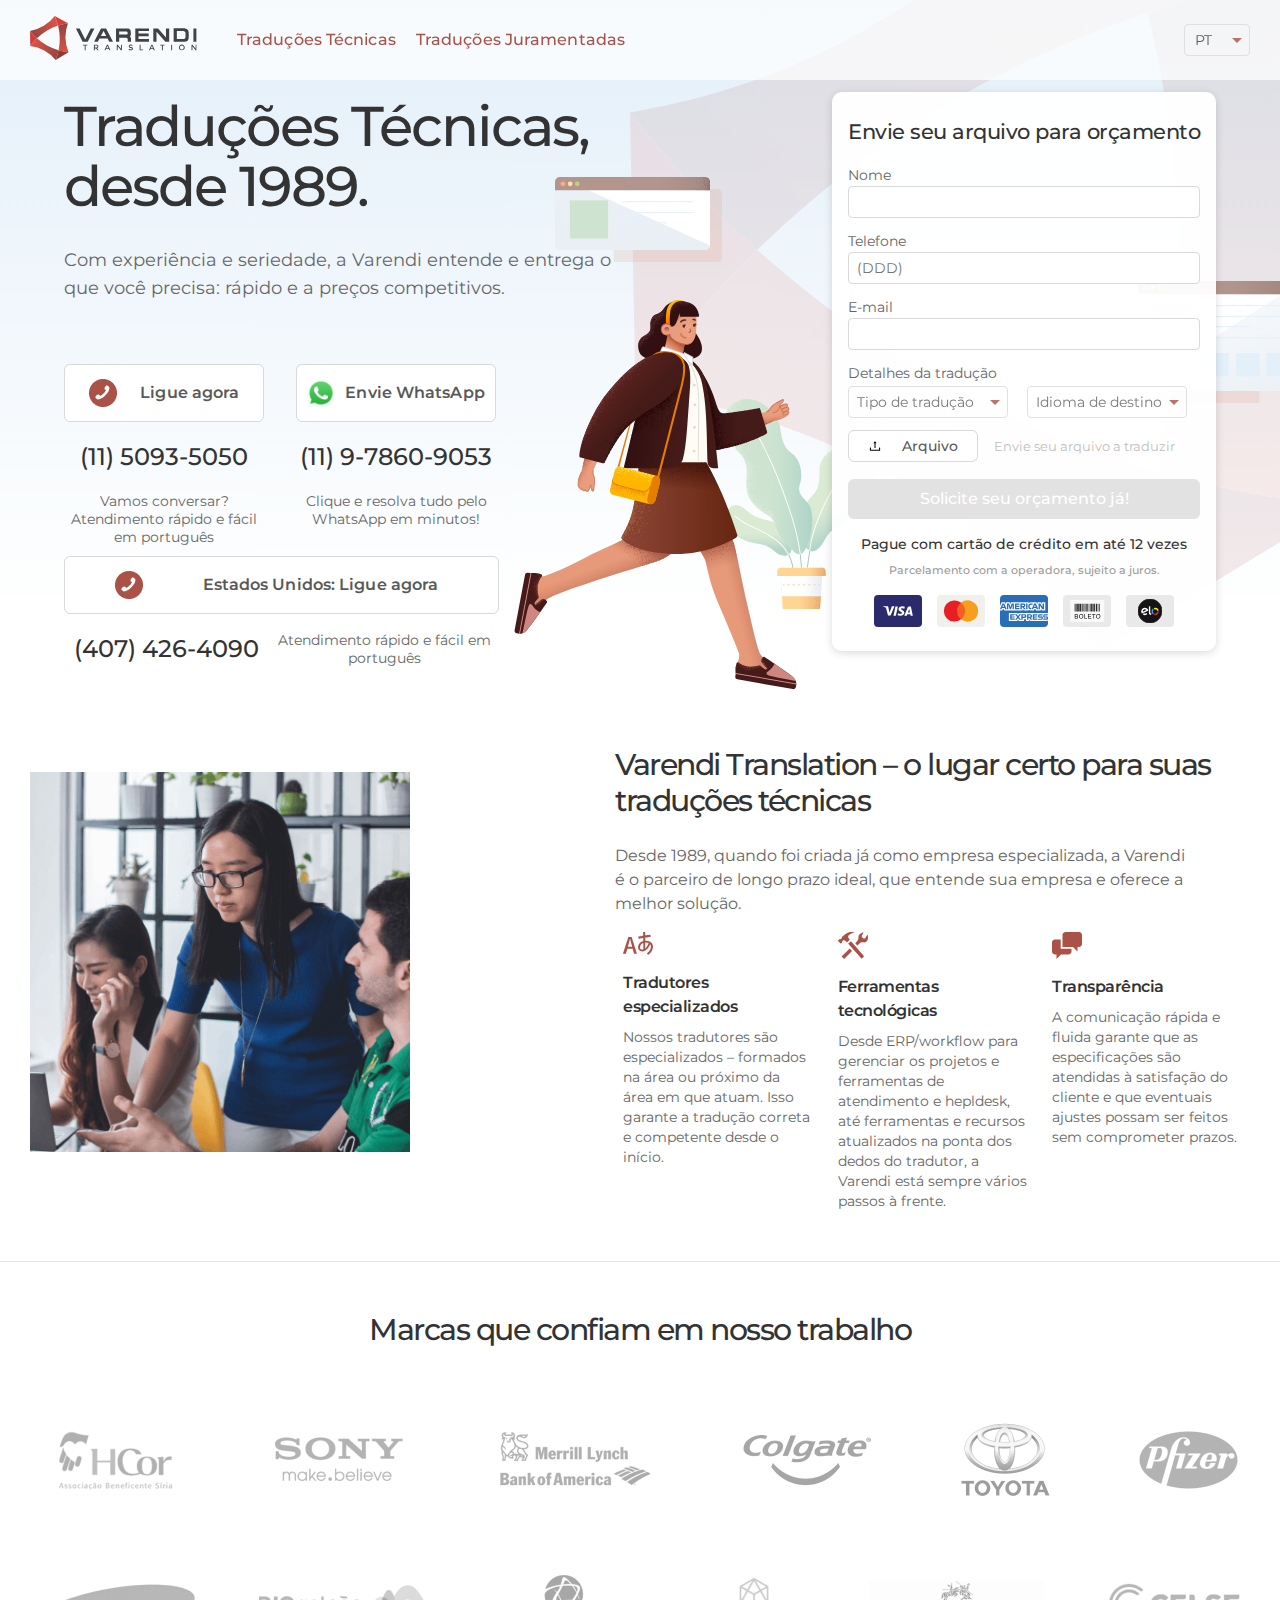
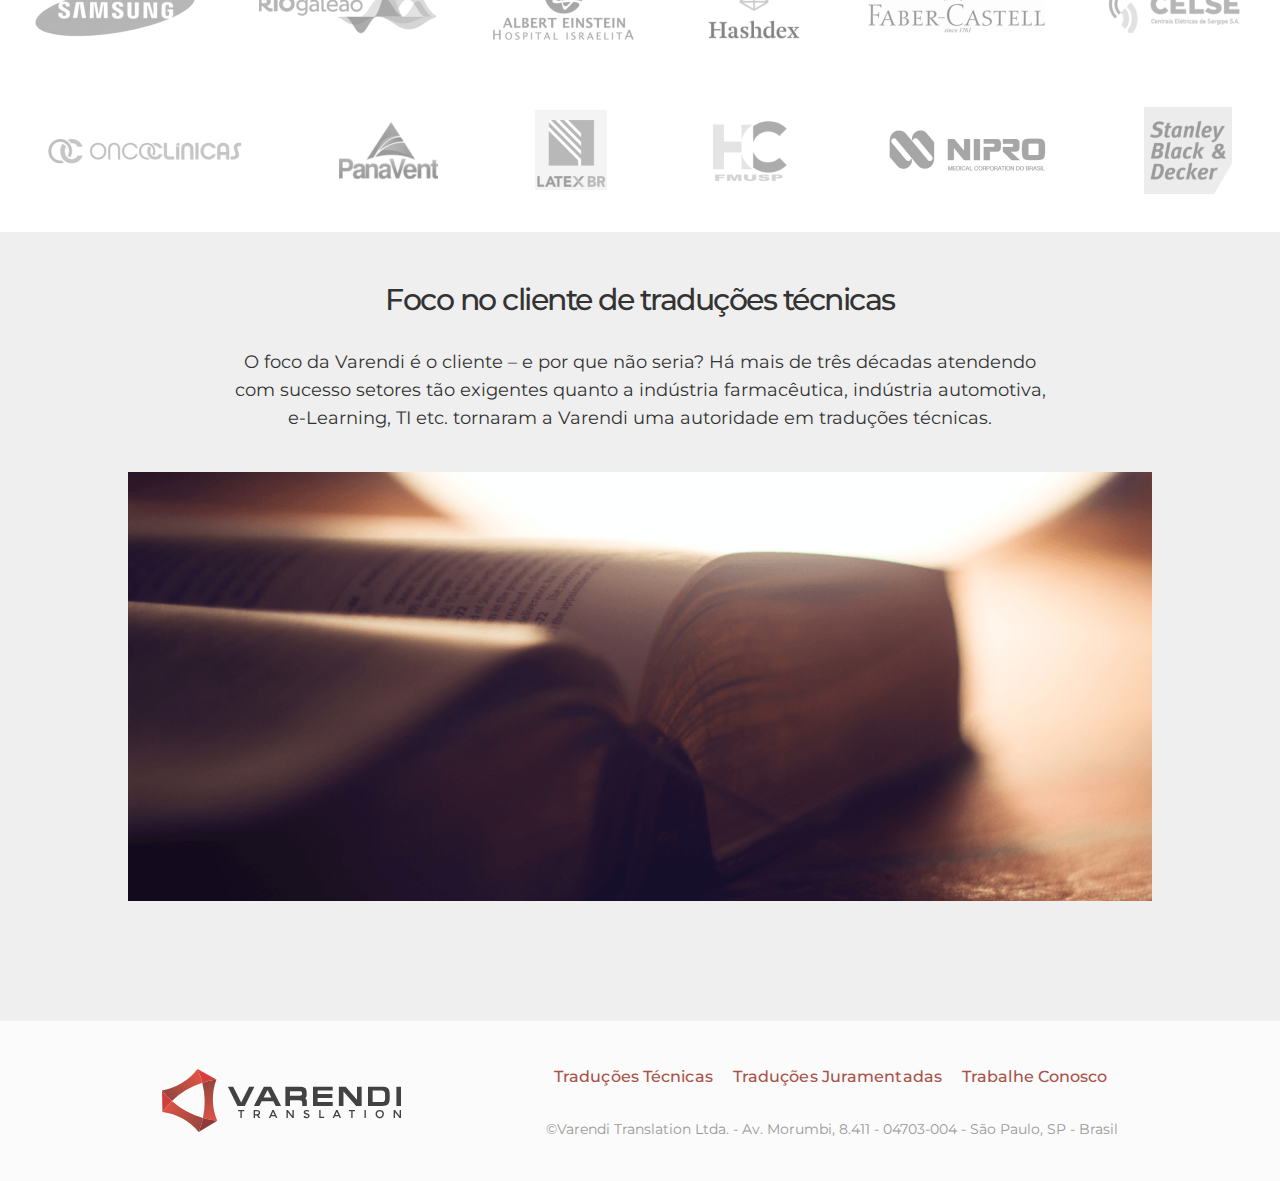
==== commit 1f930982: "tec-br: Alterando CSS" ====
--- a/index.html
+++ b/index.html
@@ -1404,8 +1404,7 @@
             }
             
             .contactbox--wrapper-US {
-            max-width: 400px;
-            margin-left: 10px;
+            max-width: 435px;;
         }
 
         .contactbox--wrapper-cta-US {
@@ -1708,10 +1707,13 @@
                                     <p>Traduções Juramentadas</p>
                                 </a>
                                 <a class="header--links-link-mobile" href="tel:+551150935050">
-                                    <p>(11) 5093-5050</p>
+                                    <p>+55 (11) 5093-5050</p>
                                 </a>
                                 <a class="header--links-link-mobile" href="tel:+5511978609053">
-                                    <p>(11) 9-7860-9053</p>
+                                    <p>+55 (11) 9-7860-9053</p>
+                                </a>
+                                <a class="header--links-link-mobile" href="tel:+14074264090">
+                                    <p>+1 (407) 426-4090</p>
                                 </a>
                             </div>
                             <select class="header--language-selector">
@@ -3938,11 +3940,11 @@
                         <footer class="footer-mobile--wrapper">
                             <a href="tel:+551150935050">
                                 <img src="[data-uri]" alt="phone">
-                                <span>Telefone</span>
+                                <span>Brasil</span>
                             </a>
-                            <a href="Enviar Email" style="direction:rtl;unicode-bidi:bidi-override">
-                                <img src="[data-uri]" alt="email">
-                                <span>Email</span>
+                            <a href="tel:+14074264090">
+                                <img src="[data-uri]" alt="phone">
+                                <span>USA</span>
                             </a>
                             <a href="https://wa.me/5511978609053?text=Oi, pessoal da Varendi! Gostaria de fazer um orçamento." target="_blank">
                                 <img src="[data-uri]" alt="phone">
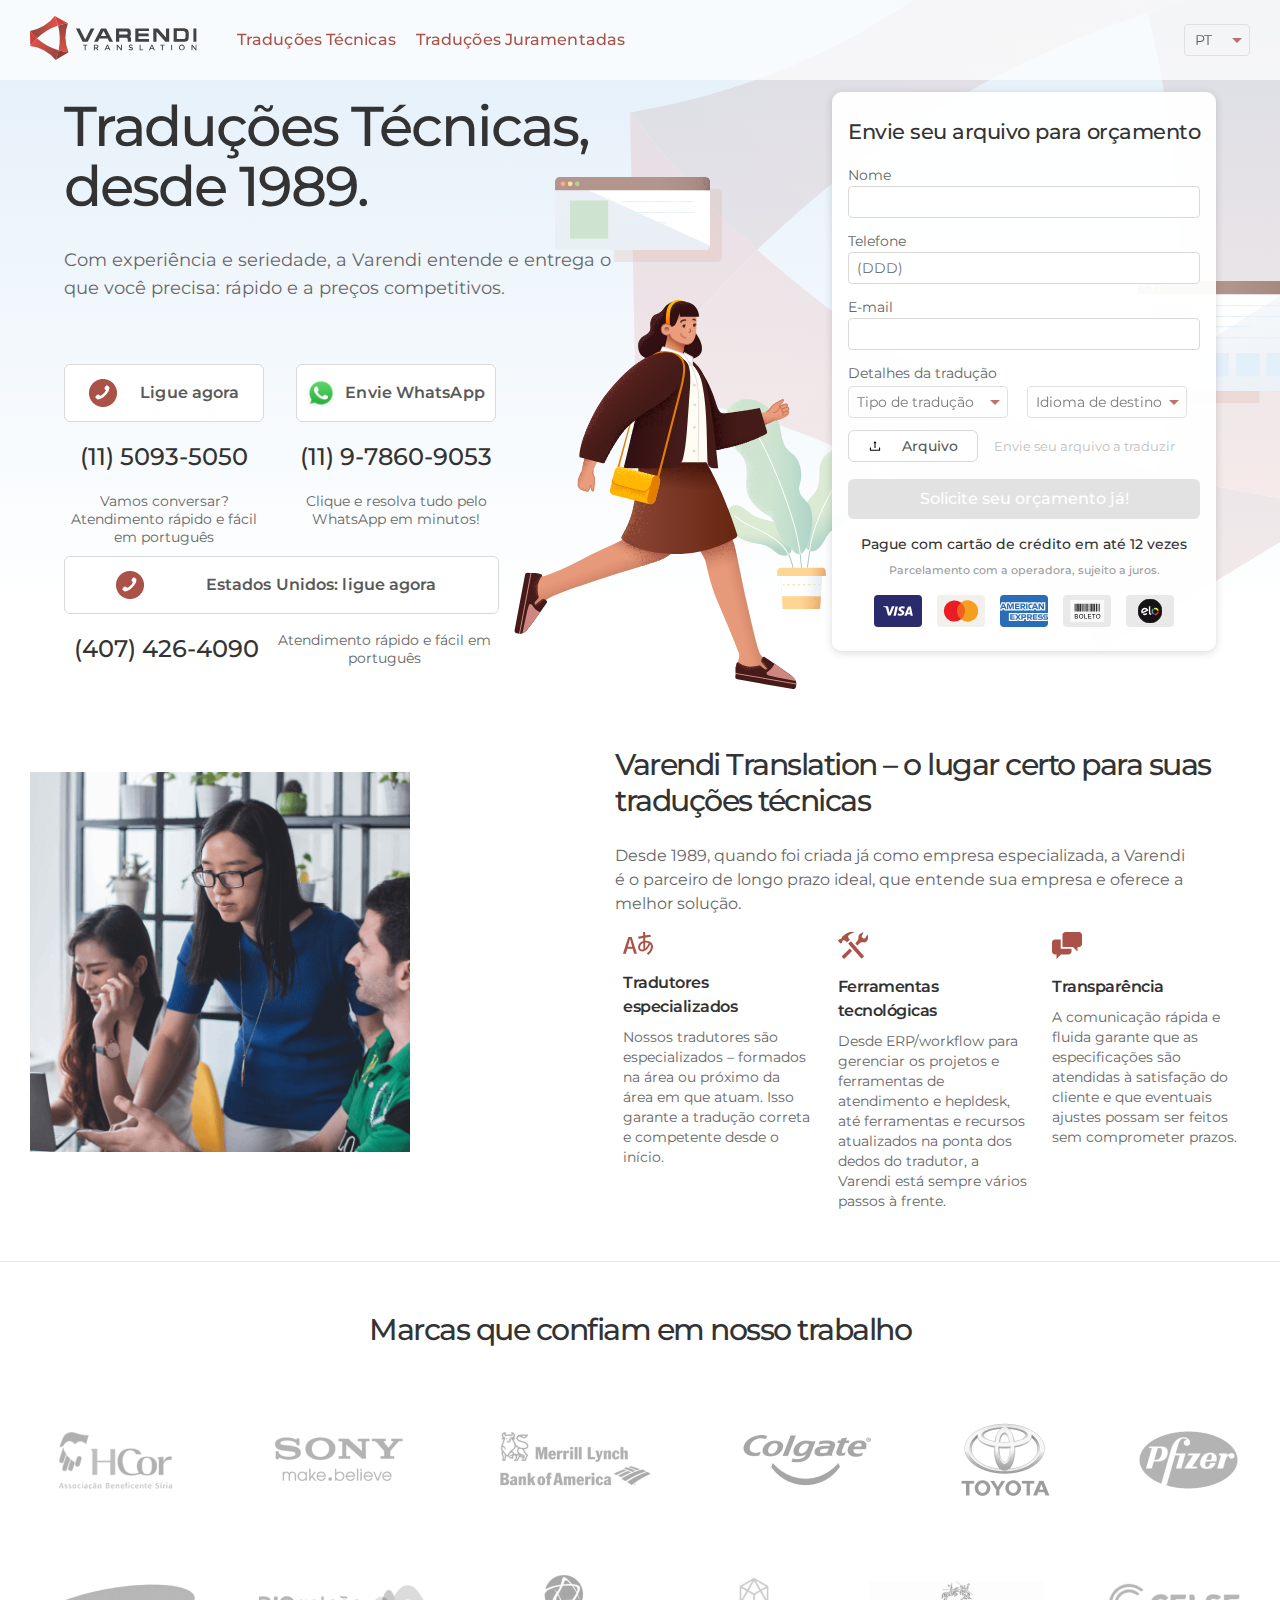
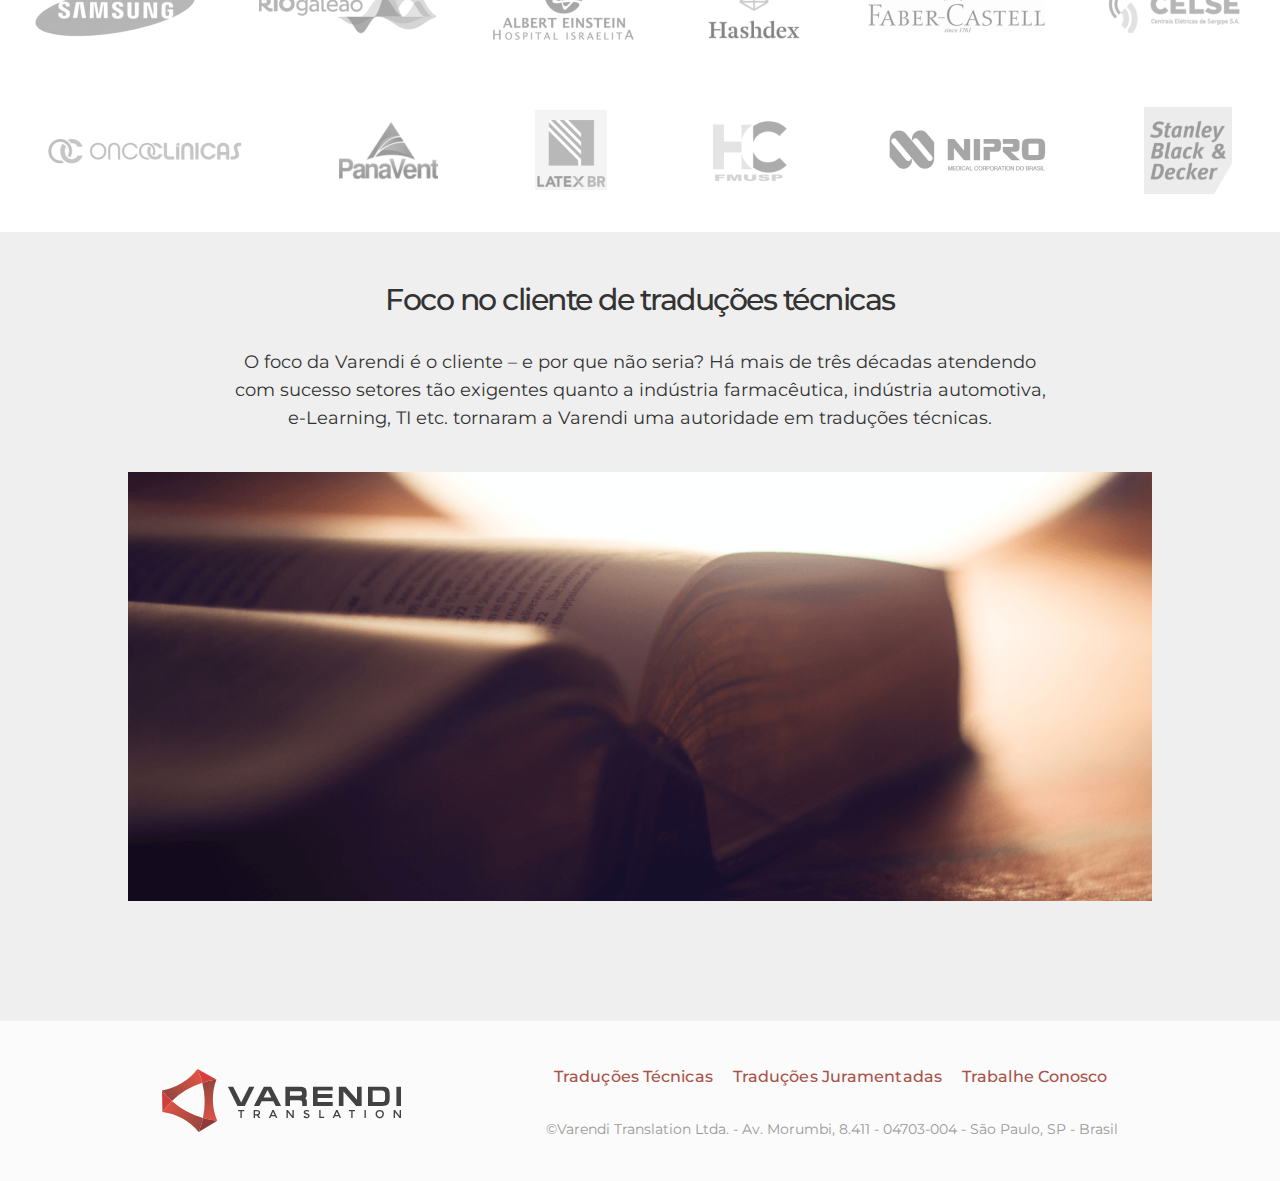
==== commit 18b472eb: "tec-br: Alterando CSS wrapper-US" ====
--- a/index.html
+++ b/index.html
@@ -1404,7 +1404,7 @@
             }
             
             .contactbox--wrapper-US {
-            max-width: 435px;;
+            width: 435px;
         }
 
         .contactbox--wrapper-cta-US {
